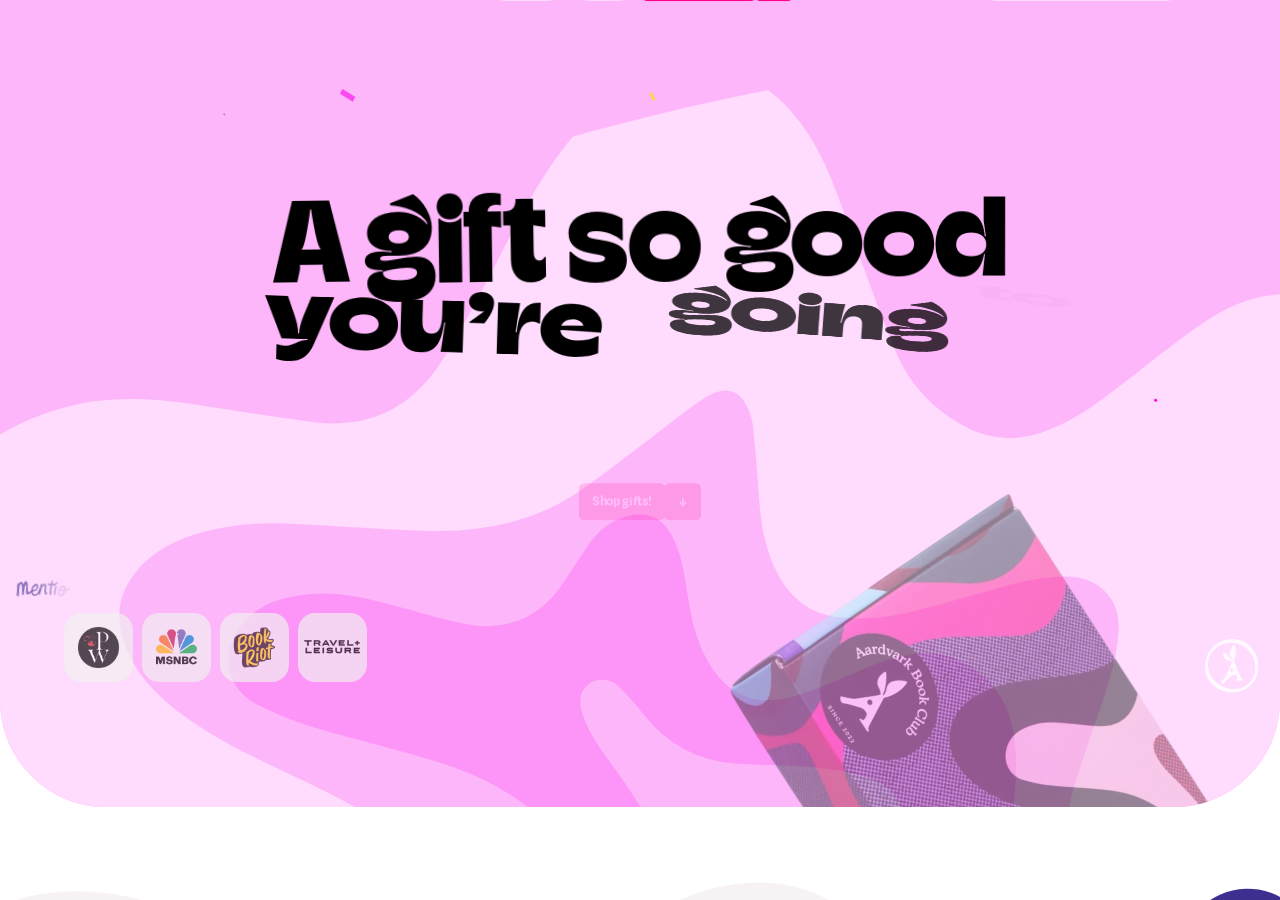
==== courses/index.html @ b9b2a923 "Add Courses and Merch menu pages" ====
<!DOCTYPE html><!-- Last Published: Thu Oct 01 2026 11:04:09 GMT+0000 (Coordinated Universal Time) --><html data-wf-domain="www.aardvarkbookclub.com" data-wf-page="69a945d09d07837c641f8eb2" data-wf-site="696173cb00865d1b386e4af8" lang="en" class=" w-mod-js"><head><meta charset="utf-8"><link href="https://cdn.prod.website-files.com" rel="preconnect" crossorigin="anonymous"><title>Courses — Aardvark Book Club</title><meta content="The book lover in your life will get it. Gift a monthly hardcover subscription — new releases, social app, and one less thing to wrap." name="description"><meta content="Courses — Aardvark Book Club" property="og:title"><meta content="The book lover in your life will get it. Gift a monthly hardcover subscription — new releases, social app, and one less thing to wrap." property="og:description"><meta content="/images/6a35b572849168d5471f9b7c_aardvark-seo-cover.png" property="og:image"><meta content="Courses — Aardvark Book Club" name="twitter:title"><meta content="The book lover in your life will get it. Gift a monthly hardcover subscription — new releases, social app, and one less thing to wrap." name="twitter:description"><meta property="og:type" content="website"><meta content="summary_large_image" name="twitter:card"><meta content="width=device-width, initial-scale=1" name="viewport"><link href="/css/aardvark-book-club.webflow.shared.168a29904.min.css" rel="stylesheet" type="text/css" crossorigin="anonymous"><script type="text/javascript">!function(o,c){var n=c.documentElement,t=" w-mod-";n.className+=t+"js",("ontouchstart"in o||o.DocumentTouch&&c instanceof DocumentTouch)&&(n.className+=t+"touch")}(window,document);</script><link href="/images/6964eed88dbc1c6e91f97892_aardvark-favicon-small.png" rel="shortcut icon" type="image/x-icon"><link href="/images/6964eeda1d51babc091ae6e7_aardvark-favicon-big.png" rel="apple-touch-icon"><script type="application/ld+json">
{
  "@context": "https://schema.org",
  "@type": "WebPage",
  "name": "Courses — Aardvark Book Club",
  "description": "The book lover in your life will get it. Gift a monthly hardcover subscription — new releases, social app, and one less thing to wrap.",
  "url": "/courses",
  "inLanguage": "en",
  "mainEntity": {
    "@type": "FAQPage",
    "mainEntity": [
      {
        "@type": "Question",
        "name": "What does a gift subscription include?",
        "acceptedAnswer": {
          "@type": "Answer",
          "text": "Our boxes include 3 hardcover new releases, a bookmark per book and a postcard with a monthly challenge. Each month of a gift subscription includes 3 books. For example, 3 months = 9 books."
        }
      },
      {
        "@type": "Question",
        "name": "How do I give a subscription?",
        "acceptedAnswer": {
          "@type": "Answer",
          "text": "When you buy a gift subscription you are instantly emailed an e-gift card to print out or forward to the recipient."
        }
      },
      {
        "@type": "Question",
        "name": "How does the recipient redeem the gift subscription?",
        "acceptedAnswer": {
          "@type": "Answer",
          "text": "The e-gift card includes a confirmation # + instructions for redeeming the gift."
        }
      },
      {
        "@type": "Question",
        "name": "What happens to the recipient's account when the gift ends?",
        "acceptedAnswer": {
          "@type": "Answer",
          "text": "The gift recipient can choose to sign up for a regular monthly membership if they'd like."
        }
      },
      {
        "@type": "Question",
        "name": "Can I gift to an existing Aardvark member?",
        "acceptedAnswer": {
          "@type": "Answer",
          "text": "Yes, you can give a gift subscription to an existing member and we'll apply it to their account."
        }
      }
    ]
  },
  "about": {
    "@type": "Organization",
    "name": "Aardvark Book Club",
    "logo": {
      "@type": "ImageObject",
      "url": "https://cdn.prod.website-files.com/696173cb00865d1b386e4af8/696179694070e2fa9eca375f_logo.svg"
    },
    "sameAs": [
      "https://www.instagram.com/aardvarkbookclub",
      "https://twitter.com/aardvarkbookclub"
    ]
  },
  "offers": [
    {
      "@type": "Offer",
      "name": "1-Month Subscription (3 books)",
      "price": "37.99",
      "priceCurrency": "USD",
      "url": "https://buy.stripe.com/8wM2aka35cgR1zy6os"
    },
    {
      "@type": "Offer",
      "name": "3-Month Subscription (9 books)",
      "price": "113.99",
      "priceCurrency": "USD",
      "url": "https://buy.stripe.com/fZe6qA3EH2Ghcec28e"
    },
    {
      "@type": "Offer",
      "name": "6-Month Subscription (18 books)",
      "price": "227.99",
      "priceCurrency": "USD",
      "url": "https://buy.stripe.com/dR69CMgrt4Op7XWcN7"
    },
    {
      "@type": "Offer",
      "name": "12-Month Subscription (36 books)",
      "price": "455.99",
      "priceCurrency": "USD",
      "url": "https://buy.stripe.com/28o5mw4IL0y9fqo14r"
    },
    {
      "@type": "Offer",
      "name": "1-Month Subscription (3 books)",
      "price": "53.99",
      "priceCurrency": "CAD",
      "url": "https://buy.stripe.com/7sIdT25MP94Fcec289"
    },
    {
      "@type": "Offer",
      "name": "3-Month Subscription (9 books)",
      "price": "161.99",
      "priceCurrency": "CAD",
      "url": "https://buy.stripe.com/00gg1a7UXgx7dig3cf"
    },
    {
      "@type": "Offer",
      "name": "6-Month Subscription (18 books)",
      "price": "323.99",
      "priceCurrency": "CAD",
      "url": "https://buy.stripe.com/aEU7uEgrt0y97XW9AW"
    },
    {
      "@type": "Offer",
      "name": "12-Month Subscription (36 books)",
      "price": "647.99",
      "priceCurrency": "CAD",
      "url": "https://buy.stripe.com/3cs02c8Z11Cda647sQ"
    }
  ]
}
</script><link rel="stylesheet" href="/css/54934.css">
<link rel="stylesheet" href="/css/lenis.css">

<style>
  :root {
    --faq-color-merch-green: #8dec7e;
    --faq-color-merch-green-soft: #CAF7C8;
  }

  [data-faq-color="merch-green"] {
    --faq-bg: var(--faq-color-merch-green);
    --faq-bg-soft: var(--faq-color-merch-green-soft);
  }
</style></head><body data-barba="wrapper" data-scrolling-started="false" class="is--gifting"><div class="w-embed"><link rel="stylesheet" href="/css/54934.css"></div><div data-transition-wrap="" class="transition"><div class="transition__shape"><svg xmlns="http://www.w3.org/2000/svg" viewBox="0 0 1080 1080" fill="none" preserveAspectRatio="none" class="transition__svg"><path d="M66.858-19C57.597 196.452 127.164 482.585 206.5 464.5c125.428-28.592 52.293-293.51 200.001-339 568.234-175-241.425 712.6 15.5 803.02C645 1007 629.398 499 810.5 499c113.398 0 106.54 189.465 164.235 429.52 48.005 199.72 89.415 213.09 105.265 173.78" stroke="currentColor" stroke-width="70%" stroke-linecap="round" stroke-linejoin="round"></path></svg></div><div data-load-reset="" data-transition-logo="" class="transition__logo"><svg xmlns="http://www.w3.org/2000/svg" fill="none" viewBox="0 0 300 300" width="100%" class="transition__logo-svg"><path fill="currentColor" d="m199.994 209.658-36.789-82.687c4.7-11.517 16.632-47.147 4.249-91.594a3.17 3.17 0 0 0-2.26-2.25c-1.085-.27-2.26 0-3.073.9-.362.45-9.943 10.167-16.903 23.214-9.672 17.995-9.491 33.2.452 44.177 10.937 11.967 11.479 20.334 10.846 24.113l-2.079.18c-3.705-7.917-16.089-30.231-46.912-51.825-.813-.54-1.807-.63-2.621-.27-.904.36-1.446 1.26-1.536 2.16-1.176 14.395 2.711 42.377 25.851 45.796 14.553 2.16 19.434 6.299 20.97 8.008-.452 3.059-1.536 7.018-3.706 12.147l-27.297 62.442h-.091c-.09.36-.271.72-.452 1.08l-.361.72c-4.339 9.267-19.976 25.373-26.213 31.671-1.537 1.619-2.621 2.699-2.983 3.149-.361.45-1.446 2.159.633 4.409 2.892 3.149 11.931 7.108 16.179 4.139 1.266-.9 1.989-1.8 2.803-2.88 2.35-3.059 15.004-17.095 35.342-34.73 0 0 6.598-8.188 16.631-9.447h6.056c4.52 0 8.135 1.079 10.214 5.668l3.345 7.648c3.163 7.288 3.163 11.247-7.502 12.956v4.859h43.658v-4.679c-8.859-1.619-10.757-6.478-16.451-19.074m-49.624-27.263c-4.7 0-8.587-3.779-8.587-8.547 0-4.679 3.796-8.548 8.587-8.548 4.7 0 8.587 3.779 8.587 8.548 0 4.678-3.887 8.547-8.587 8.547"></path><path fill="currentColor" fill-rule="evenodd" d="M153.456 0C238.208 0 300 69.006 300 154.128 300 239.251 238.208 300 153.456 300 68.705 300 0 239.251 0 154.128 0 69.006 68.705 0 153.456 0m85.715 58.863c-51.815-50.528-135.876-51.577-186.636 0S7.633 188.921 59.447 239.45c51.814 50.526 138.641 59.833 189.401 8.256s42.137-138.316-9.677-188.843" clip-rule="evenodd"></path></svg></div></div><div data-barba="container" class="page-wrapper"><header data-load-reset="" data-header="" class="header"><div class="header__inner"><div class="header__title"><a href="/" class="header__title-link w-inline-block"><img width="234" height="59" alt="Aardvark Book Club Logo" src="/images/696179694070e2fa9eca375f_logo.svg" loading="eager" class="header__title-logo"></a></div><nav class="header__nav"><ul role="list" class="header__nav-list w-list-unstyled"><li class="header__nav-list-item"><a data-barba-update="" data-button="" href="/courses" aria-current="page" class="button w-inline-block w--current"><span class="button__bg"></span><span class="button__inner"><span data-button-text="" class="button__text">Courses</span></span></a></li><li class="header__nav-list-item"><a data-barba-update="" data-button="" href="/merch" class="button w-inline-block"><span class="button__bg"></span><span class="button__inner"><span data-button-text="" class="button__text">Merch</span></span></a></li><li class="header__nav-list-item"><a data-button-alt="" data-wf--button-alt--variant="base" href="https://app.aardvarkbookclub.com/books?_gl=1*1em9wlw*_ga*NjU3MTczMzQzLjE3ODA3NzYzNzY.*_ga_RSQ4DLMTLL*czE3ODE4MjY2NTEkbzMkZzAkdDE3ODE4MjY2NTEkajYwJGwwJGgw" target="_blank" class="button-alt w-inline-block"><span class="button-alt__text-wrap"><span class="button-alt__bg"></span><span class="button-alt__text-outer"><span data-button-alt-text="" class="button-alt__text">Log-in / Sign-up</span></span></span><span class="button-alt__icon-wrap"><span class="button-alt__bg"></span><span class="button-alt__icon-outer"><svg xmlns="http://www.w3.org/2000/svg" width="100%" viewBox="0 0 14 13" fill="none" aria-hidden="true" class="button-alt__icon"><path d="M13.58 5.66v.845l-5.994 5.66-1.71-2.063a61.427 61.427 0 0 1 4.265-2.988l-.02-.078c-1.828.196-4.107.294-6.387.294H0V4.835h3.734c2.28 0 4.56.098 6.387.294l.02-.059a67.638 67.638 0 0 1-4.265-3.006L7.586 0l5.994 5.66Z" fill="currentColor"></path></svg></span></span></a></li></ul></nav><div class="header__sub"><ul role="list" class="header__sub-list w-list-unstyled"><li class="header__sub-list-item"><a data-button="" href="https://www.aardvarkbookclub.co.uk/" target="_blank" class="button w-inline-block"><span class="button__bg"></span><span class="button__inner"><span data-button-text="" class="button__text">🇬🇧 Shopping from the UK?</span></span></a></li><li class="header__sub-list-item"><div class="lang-switch"><div class="w-locales-list"><div role="list" class="locales-list w-locales-items"><div data-button="" role="listitem" class="w-locales-item"><a data-button-text="" hreflang="en" href="/courses" aria-current="page" class="link w--current">en</a></div></div></div></div></li><li class="header__sub-list-item"><a aria-label="Go to Instagram" data-wf--button-social-instagram--variant="base" href="https://www.instagram.com/aardvarkbookclub/" target="_blank" class="button-social w-inline-block"><div class="button-social__inner"><span class="button-social__bg"></span><span class="button-social__icon-outer"><svg xmlns="http://www.w3.org/2000/svg" viewBox="0 0 24 24" fill="none" width="100%" class="button-social__icon"><path d="M7.8 2h8.4C19.4 2 22 4.6 22 7.8v8.4a5.8 5.8 0 0 1-5.8 5.8H7.8C4.6 22 2 19.4 2 16.2V7.8A5.8 5.8 0 0 1 7.8 2Zm-.2 2A3.6 3.6 0 0 0 4 7.6v8.8C4 18.39 5.61 20 7.6 20h8.8a3.6 3.6 0 0 0 3.6-3.6V7.6C20 5.61 18.39 4 16.4 4H7.6Zm9.65 1.5a1.25 1.25 0 1 1 0 2.5 1.25 1.25 0 0 1 0-2.5ZM12 7a5 5 0 1 1 0 10 5 5 0 0 1 0-10Zm0 2a3 3 0 1 0 0 6 3 3 0 0 0 0-6Z" fill="currentColor"></path></svg></span></div></a></li><li class="header__sub-list-item"><a aria-label="Go to TikTok" data-wf--button-social-tiktok--variant="base" href="https://www.tiktok.com/@aardvarkbookclub" target="_blank" class="button-social w-inline-block"><div class="button-social__inner"><span class="button-social__bg"></span><span class="button-social__icon-outer"><svg xmlns="http://www.w3.org/2000/svg" viewBox="0 0 24 24" fill="none" width="100%" class="button-social__icon"><path d="M16.6 5.82A4.28 4.28 0 0 1 15.54 3h-3.09v12.4a2.59 2.59 0 0 1-2.59 2.5c-1.42 0-2.6-1.16-2.6-2.6 0-1.72 1.66-3.01 3.37-2.48V9.66c-3.45-.46-6.47 2.22-6.47 5.64 0 3.33 2.76 5.7 5.69 5.7 3.14 0 5.69-2.55 5.69-5.7V9.01a7.35 7.35 0 0 0 4.3 1.38V7.3s-1.88.09-3.24-1.48Z" fill="currentColor"></path></svg></span></div></a></li></ul></div><div class="header__menu-toggle"><button data-button-alt="" type="button" data-menu-toggle="" class="button-alt is--menu-toggle"><span class="button-alt__text-wrap"><span class="button-alt__bg"></span><span class="button-alt__text-outer"><span data-button-alt-text="" class="button-alt__text">Menu</span></span></span><span class="button-alt__icon-wrap"><span class="button-alt__bg"></span><span class="button-alt__icon-outer"><svg xmlns="http://www.w3.org/2000/svg" width="100%" fill="none" aria-hidden="true" class="button-alt__icon is--menu-toggle"><path stroke="currentColor" stroke-linecap="round" stroke-linejoin="round" stroke-width="2" d="M7 6h10M4 12h16H7m0 6h10"></path></svg></span></span></button></div></div></header><div data-menu="" data-lenis-prevent="" data-menu-open="" class="menu"><div class="menu__inner"><div class="menu__container"><div class="menu__bg"><svg xmlns="http://www.w3.org/2000/svg" width="100%" fill="none" viewBox="0 0 386 712" class="menu__bg-svg"><path fill="currentColor" d="M115.415-56.646c27.361-10.951 55.489-16.17 84.985-10.076 40.714 8.42 64.637 33.98 75.035 73.257 9.349 35.348 3.777 70.616-.769 105.961-4.86 37.766-10.042 75.565-12.734 113.514-1.993 28.09 5.481 54.869 20.638 79.162 14.419 23.106 34.405 37.375 61.693 41.433 30.041 4.465 59.172-.835 88.412-6.653 26.135-5.192 52.289-10.684 78.69-13.939 22.265-2.747 44.838-1.383 65.775 8.431 38.064 17.842 51.287 57.852 44.901 96.147-5.782 34.664-24.948 61.621-49.555 85.474-26.279 25.482-57.556 44.224-87.22 65.142-28.385 20.025-55.476 41.366-73.798 71.673-9.327 15.437-16.063 31.796-14.646 50.393 2.044 26.803 18.243 46.689 45.101 55.529a130 130 0 0 0 4.836 1.485l-139.704 55.662a1143 1143 0 0 1-16.076-9.954c-23.207-14.664-45.445-30.911-63.44-51.988-21.556-25.244-32.204-53.705-17.969-85.831 6.78-15.297 16.202-30.236 27.474-42.541 21.248-23.189 45.199-43.868 67.023-66.553 10.99-11.421 21.425-24.013 29.233-37.716 15.33-26.925 5.653-54.263-21.962-68.343-17.177-8.762-35.531-13.481-54.297-17.195-27.909-5.514-56.046-10.232-83.497-17.516-15.707-4.173-31.138-11.277-45.104-19.692-22.108-13.327-29.728-34.941-28.254-60.155 1.445-24.649 11.284-46.711 20.765-68.939 5.78-13.545 11.193-27.25 16.537-40.967 1.371-3.514 2.093-7.336 2.693-11.083 3.859-24.009-7.353-38.23-31.777-36.443-20.635 1.512-40.986 6.805-61.477 10.321-25.248 4.332-50.38 9.871-75.818 12.53-15.074 1.576-29.77 1.044-44.109-1.173V63.588q.326-.19.651-.383c28.317-16.804 55.126-36.258 81.9-55.513 33.66-24.207 67.019-48.8 105.864-64.338"></path></svg></div><div class="menu__content"><header class="menu__header"><a href="/" class="menu__header-title-link w-inline-block"><img width="234" height="59" alt="Aardvark Book Club Logo" src="/images/696179694070e2fa9eca375f_logo.svg" loading="eager" class="menu__header-title-logo"></a><div class="menu__close"><button data-button-alt="" type="button" data-menu-close="" class="button-alt is--menu-toggle"><span class="button-alt__icon-wrap"><span class="button-alt__bg"></span><span class="button-alt__icon-outer"><svg xmlns="http://www.w3.org/2000/svg" width="100%" fill="none" aria-hidden="true" class="button-alt__icon is--menu-toggle"><path fill="currentColor" d="m12 13.4-4.9 4.9a.95.95 0 0 1-.7.275.95.95 0 0 1-.7-.275.95.95 0 0 1-.275-.7q0-.425.275-.7l4.9-4.9-4.9-4.9a.95.95 0 0 1-.275-.7q0-.425.275-.7a.95.95 0 0 1 .7-.275q.425 0 .7.275l4.9 4.9 4.9-4.9a.95.95 0 0 1 .7-.275q.425 0 .7.275a.95.95 0 0 1 .275.7.95.95 0 0 1-.275.7L13.4 12l4.9 4.9a.95.95 0 0 1 .275.7.95.95 0 0 1-.275.7.95.95 0 0 1-.7.275.95.95 0 0 1-.7-.275z"></path></svg></span></span></button></div></header><nav class="menu__nav"><ul role="list" class="menu__nav-list w-list-unstyled"><li class="menu__nav-list-item"><a data-button="" href="/courses" aria-current="page" class="button w-inline-block w--current"><span class="button__bg"></span><span class="button__inner"><span data-button-text="" class="button__text">Courses</span></span></a></li><li class="menu__nav-list-item"><a data-button="" href="/merch" class="button w-inline-block"><span class="button__bg"></span><span class="button__inner"><span data-button-text="" class="button__text">Merch</span></span></a></li></ul></nav><footer class="menu__footer"><div class="menu__sub"><ul role="list" class="menu__sub-list w-list-unstyled"><li class="header__sub-list-item"><div class="lang-switch"><div class="w-locales-list"><div role="list" class="locales-list w-locales-items"><div data-button="" role="listitem" class="w-locales-item"><a data-button-text="" hreflang="en" href="/courses" aria-current="page" class="link w--current">en</a></div></div></div></div></li><li class="menu__sub-list-item"><a aria-label="Go to Instagram" data-wf--button-social-instagram--variant="base" href="https://www.instagram.com/aardvarkbookclub/" target="_blank" class="button-social w-inline-block"><div class="button-social__inner"><span class="button-social__bg"></span><span class="button-social__icon-outer"><svg xmlns="http://www.w3.org/2000/svg" viewBox="0 0 24 24" fill="none" width="100%" class="button-social__icon"><path d="M7.8 2h8.4C19.4 2 22 4.6 22 7.8v8.4a5.8 5.8 0 0 1-5.8 5.8H7.8C4.6 22 2 19.4 2 16.2V7.8A5.8 5.8 0 0 1 7.8 2Zm-.2 2A3.6 3.6 0 0 0 4 7.6v8.8C4 18.39 5.61 20 7.6 20h8.8a3.6 3.6 0 0 0 3.6-3.6V7.6C20 5.61 18.39 4 16.4 4H7.6Zm9.65 1.5a1.25 1.25 0 1 1 0 2.5 1.25 1.25 0 0 1 0-2.5ZM12 7a5 5 0 1 1 0 10 5 5 0 0 1 0-10Zm0 2a3 3 0 1 0 0 6 3 3 0 0 0 0-6Z" fill="currentColor"></path></svg></span></div></a></li><li class="menu__sub-list-item"><a aria-label="Go to TikTok" data-wf--button-social-tiktok--variant="base" href="https://www.tiktok.com/@aardvarkbookclub" target="_blank" class="button-social w-inline-block"><div class="button-social__inner"><span class="button-social__bg"></span><span class="button-social__icon-outer"><svg xmlns="http://www.w3.org/2000/svg" viewBox="0 0 24 24" fill="none" width="100%" class="button-social__icon"><path d="M16.6 5.82A4.28 4.28 0 0 1 15.54 3h-3.09v12.4a2.59 2.59 0 0 1-2.59 2.5c-1.42 0-2.6-1.16-2.6-2.6 0-1.72 1.66-3.01 3.37-2.48V9.66c-3.45-.46-6.47 2.22-6.47 5.64 0 3.33 2.76 5.7 5.69 5.7 3.14 0 5.69-2.55 5.69-5.7V9.01a7.35 7.35 0 0 0 4.3 1.38V7.3s-1.88.09-3.24-1.48Z" fill="currentColor"></path></svg></span></div></a></li></ul></div><div class="menu__login"><a data-button-alt="" data-wf--button-alt--variant="base" href="https://app.aardvarkbookclub.com/books?_gl=1*1em9wlw*_ga*NjU3MTczMzQzLjE3ODA3NzYzNzY.*_ga_RSQ4DLMTLL*czE3ODE4MjY2NTEkbzMkZzAkdDE3ODE4MjY2NTEkajYwJGwwJGgw" target="_blank" class="button-alt w-inline-block"><span class="button-alt__text-wrap"><span class="button-alt__bg"></span><span class="button-alt__text-outer"><span data-button-alt-text="" class="button-alt__text">Log-in / Sign-up</span></span></span><span class="button-alt__icon-wrap"><span class="button-alt__bg"></span><span class="button-alt__icon-outer"><svg xmlns="http://www.w3.org/2000/svg" width="100%" viewBox="0 0 14 13" fill="none" aria-hidden="true" class="button-alt__icon"><path d="M13.58 5.66v.845l-5.994 5.66-1.71-2.063a61.427 61.427 0 0 1 4.265-2.988l-.02-.078c-1.828.196-4.107.294-6.387.294H0V4.835h3.734c2.28 0 4.56.098 6.387.294l.02-.059a67.638 67.638 0 0 1-4.265-3.006L7.586 0l5.994 5.66Z" fill="currentColor"></path></svg></span></span></a><a data-button="" href="https://www.aardvarkbookclub.co.uk/" target="_blank" class="button w-inline-block"><span class="button__bg"></span><span class="button__inner"><span data-button-text="" class="button__text">🇬🇧 Shopping from the UK?</span></span></a></div></footer></div></div><div class="menu__backdrop"></div></div></div><main class="main"><section data-hero-gift="" class="hero-xs is--bg-pale-pink"><div class="hero-xs__container u-container"><div class="hero-xs__inner is--gifting"><div data-hero-gift-easter-egg="" class="hero-xs__easter-egg is--gifting"><div data-pop-up="" data-wf--logo-pop-up--variant="left" class="pop-up"><button type="button" data-pop-up-button="" aria-label="Show Sign up" class="pop-up__button"><span class="pop-up__button-inner"><svg xmlns="http://www.w3.org/2000/svg" fill="none" viewBox="0 0 80 80" width="100%" class="pop-up__button-svg"><path fill="currentColor" d="m53.332 55.909-9.81-22.05c1.253-3.071 4.434-12.573 1.132-24.425a.845.845 0 0 0-.602-.6.82.82 0 0 0-.82.24c-.096.12-2.651 2.711-4.507 6.19-2.58 4.799-2.531 8.854.12 11.78 2.917 3.192 3.062 5.423 2.893 6.431l-.555.048c-.988-2.111-4.29-8.062-12.51-13.82a.734.734 0 0 0-.698-.072c-.242.096-.386.336-.41.576-.314 3.839.723 11.3 6.893 12.212 3.881.576 5.183 1.68 5.593 2.136-.121.816-.41 1.871-.989 3.239l-7.28 16.651h-.023a1.456 1.456 0 0 1-.12.288l-.097.192c-1.157 2.471-5.327 6.766-6.99 8.446-.41.431-.7.72-.796.84-.096.12-.385.575.169 1.175.771.84 3.182 1.895 4.315 1.104.337-.24.53-.48.747-.768.627-.816 4.001-4.559 9.424-9.261 0 0 1.76-2.184 4.435-2.52h1.616c1.205 0 2.169.288 2.723 1.512l.892 2.04c.844 1.943.844 2.998-2 3.454v1.296h11.642v-1.248c-2.363-.432-2.869-1.727-4.387-5.086Zm-13.233-7.27a2.284 2.284 0 0 1-2.29-2.28 2.284 2.284 0 0 1 2.29-2.279 2.284 2.284 0 0 1 2.29 2.28c0 1.247-1.037 2.279-2.29 2.279Z"></path><path fill="currentColor" fill-rule="evenodd" d="M40.922 0C63.522 0 80 18.401 80 41.1 80 63.8 63.522 80 40.922 80S0 63.8 0 41.1C0 18.402 18.321 0 40.922 0Zm22.857 15.697c-13.817-13.474-36.234-13.754-49.77 0C.473 29.45 2.035 50.379 15.852 63.853 29.67 77.327 52.823 79.81 66.36 66.055c13.537-13.754 11.237-36.884-2.58-50.358Z" clip-rule="evenodd"></path></svg></span></button><div class="pop-up__overlay"><div class="pop-up__overlay-inner"><div class="pop-up__overlay-bg-wrap"><div class="pop-up__overlay-ears"><svg xmlns="http://www.w3.org/2000/svg" fill="none" viewBox="0 0 44 45" width="100%" class="pop-up__overlay-left-ear"><path fill="currentColor" d="M1.335.198c.671-.316 1.5-.254 2.186.187C27.678 16.847 39.839 36.953 44 45h-6.048c-2.382-1.604-6.964-3.674-15.652-4.814C2.999 37.666-.665 14.174.09 2.04.152 1.28.589.515 1.335.198Z"></path></svg><svg xmlns="http://www.w3.org/2000/svg" fill="none" viewBox="0 0 29 80" width="100%" class="pop-up__overlay-right-ear"><path fill="currentColor" d="M19.388.879c.667-.771 1.647-1.018 2.559-.807.912.21 1.682.956 1.926 1.861C34.595 38.09 25.79 69.237 21.823 80h-4.188c-.17-4.22-2.739-13.318-10.975-22.064-8.493-9.099-8.88-21.913-1.063-37.23C11.221 9.603 19.091 1.266 19.388.879Z"></path></svg></div><div class="pop-up__overlay-bg"></div></div><div class="pop-up__overlay-content"><h3 class="pop-up__overlay-title u-heading-xs">Want to join the Club?</h3><div class="pop-up__overlay-content-action"><a data-button-alt="" data-wf--button-alt--variant="small" href="https://app.aardvarkbookclub.com/books?_gl=1*1em9wlw*_ga*NjU3MTczMzQzLjE3ODA3NzYzNzY.*_ga_RSQ4DLMTLL*czE3ODE4MjY2NTEkbzMkZzAkdDE3ODE4MjY2NTEkajYwJGwwJGgw" target="_blank" class="button-alt w-inline-block"><span class="button-alt__text-wrap"><span class="button-alt__bg"></span><span class="button-alt__text-outer"><span data-button-alt-text="" class="button-alt__text">Sign-up now!</span></span></span><span class="button-alt__icon-wrap"><span class="button-alt__bg"></span><span class="button-alt__icon-outer"><svg xmlns="http://www.w3.org/2000/svg" width="100%" viewBox="0 0 14 13" fill="none" aria-hidden="true" class="button-alt__icon"><path d="M13.58 5.66v.845l-5.994 5.66-1.71-2.063a61.427 61.427 0 0 1 4.265-2.988l-.02-.078c-1.828.196-4.107.294-6.387.294H0V4.835h3.734c2.28 0 4.56.098 6.387.294l.02-.059a67.638 67.638 0 0 1-4.265-3.006L7.586 0l5.994 5.66Z" fill="currentColor"></path></svg></span></span></a></div></div></div><div class="pop-up__overlay-target-zone"></div></div></div></div><div class="hero-xs__content"><h1 data-hero-gift-title="" class="hero-xs__title u-heading-xxl">A gift so good you’re going to want to borrow it</h1><div data-hero-gift-button="" class="hero-xs__action"><a data-barba-prevent="" data-button-alt="" href="#subscription" class="button-alt w-inline-block"><span class="button-alt__text-wrap"><span class="button-alt__bg"></span><span class="button-alt__text-outer"><span data-button-alt-text="" class="button-alt__text">Shop gifts!</span></span></span><span class="button-alt__icon-wrap"><span class="button-alt__bg"></span><span class="button-alt__icon-outer"><svg xmlns="http://www.w3.org/2000/svg" width="100%" viewBox="0 0 14 13" fill="none" aria-hidden="true" class="button-alt__icon"><path d="M13.58 5.66v.845l-5.994 5.66-1.71-2.063a61.427 61.427 0 0 1 4.265-2.988l-.02-.078c-1.828.196-4.107.294-6.387.294H0V4.835h3.734c2.28 0 4.56.098 6.387.294l.02-.059a67.638 67.638 0 0 1-4.265-3.006L7.586 0l5.994 5.66Z" fill="currentColor"></path></svg></span></span></a></div></div><div class="hero-xs__add-on"><div class="gift__content-bottom"><div class="gift__content-handwritten-wrap"><div class="gift__content-handwritten-outer"><p data-hero-gift-text="" class="gift__content-handwritten u-handwritten-regular">Mentioned by</p></div></div><div data-hero-gift-logo="" class="gift__content-box-wrap"><div class="gift__content-box"><img src="/images/69b9b566693a6633673acc40_logo-pw.webp" loading="lazy" width="104" height="104" alt="logo-pw" class="gift__content-box-img"></div><div class="gift__content-box"><img src="/images/69b9b5b7ac5a698bb7f76e69_logo-msnbc.webp" loading="lazy" width="104" height="104" alt="logo-msnbc" class="gift__content-box-img"></div><div class="gift__content-box"><img src="/images/69b9b5c57abe05306fcadf78_logo-book-riot.webp" loading="lazy" width="104" height="104" alt="logo-book-riot" class="gift__content-box-img"></div><div class="gift__content-box"><img src="/images/69b9b5d24cc9818e2945bf06_logo-travel-leisure.webp" loading="lazy" width="104" height="104" alt="logo-travel-leisure" class="gift__content-box-img"></div></div></div></div><div class="hero-xs__visual"><img class="hero-xs__visual-img" src="/images/69b9afc474f523151b7c0941_package-visual.webp" width="627" height="785" alt="Aardvark Book Club Box" data-hero-gift-visual="" sizes="(max-width: 767px) 100vw, 627px" loading="eager" srcset="/images/69b9afc474f523151b7c0941_package-visual-p-500.webp 500w, /images/69b9afc474f523151b7c0941_package-visual-p-800.webp 800w, /images/69b9afc474f523151b7c0941_package-visual-p-1080.webp 1080w, /images/69b9afc474f523151b7c0941_package-visual.webp 1260w"><img data-hero-gift-visual-mobile="" class="hero-xs__visual-img-mobile" src="/images/69eca6a3b5b2a522cfa542cf_gift-visual-mobile.webp" width="1062" height="708" alt="Stack of colorful books with a pink and purple gift box tied with a purple ribbon on top." sizes="(max-width: 1062px) 100vw, 1062px" loading="eager" srcset="/images/69eca6a3b5b2a522cfa542cf_gift-visual-mobile-p-500.webp 500w, /images/69eca6a3b5b2a522cfa542cf_gift-visual-mobile-p-800.webp 800w, /images/69eca6a3b5b2a522cfa542cf_gift-visual-mobile.webp 1062w"></div></div></div><div data-hero-gift-bg="" data-load-reset="" class="hero-xs__bg"><svg xmlns="http://www.w3.org/2000/svg" fill="none" viewBox="0 0 1920 1200" data-background-animation="" data-background-animation-small="" class="hero-xs__bg-svg is--desktop"><path d="M986.017 114.878c71.133-20.988 130.263-.885 179.653 52.169 44.43 47.753 65.31 107.926 87.88 167.358 24.11 63.504 47.74 127.331 75.41 189.3 20.49 45.872 54.76 81.719 99.03 107.196 42.12 24.229 85.56 29.875 131.9 13.315 51.02-18.235 92.4-51.066 133.51-84.806 36.76-30.143 73.29-60.778 112.09-88.097 32.72-23.042 69.38-39.875 110.57-42.038 74.89-3.934 129.34 47.896 151.49 113.516 20.05 59.401 12.56 117.928-6.1 176.147-19.92 62.187-53.37 117.973-82.45 175.827-27.82 55.372-52.5 111.725-55.85 174.815-1.69 32.13 1.47 63.53 19.33 91.6 25.76 40.45 67.96 58.12 117.65 49.44 26.07-4.55 50.39-13.5 73.87-24.48V1378h-427.87c-48.62-22.03-83.51-56.97-87.77-114.59-2.19-29.77.07-61.2 7.46-90.04 13.93-54.35 34.23-107.02 49.49-161.06 7.69-27.21 13.52-55.795 14.28-83.918 1.48-55.253-36.73-90.129-92.02-89.061-34.39.656-67.24 8.665-99.88 18.6-48.55 14.791-96.78 31.025-146.1 42.646-28.22 6.641-58.47 8.442-87.52 6.945-45.99-2.379-76.15-29.978-95.03-70.887-18.46-39.997-21.53-82.982-25.3-125.925-2.29-26.171-5.3-52.283-8.43-78.359-.79-6.681-2.87-13.301-5.08-19.701-14.11-41.019-43.71-53.966-80.63-30.619-31.2 19.729-58.768 45.169-88.052 67.929-36.08 28.045-70.964 57.893-108.748 83.464-63.359 42.88-136.145 56.693-211.045 56.732-68.363.038-136.701-5.048-205.073-6.806-48.242-1.248-96.203 3.354-142.431 17.631-44.739 13.827-83.877 36.836-108.581 78.82-16.278 27.674-19.172 57.177-10.541 87.871 16.34 58.078 57.143 96.278 104.746 129.138 52.599 36.31 111.227 60.76 168.968 86.98 58.258 26.46 116.39 53.14 166.79 93.44 31.356 25.07 59.042 53.62 77.213 90.08a211 211 0 0 1 4.963 10.69H295.012c-25.479-14.54-52.287-26.85-79.393-38.81-62.56-27.62-125.805-54.02-186.646-85.1-76.826-39.24-132.303-100.58-166.311-180.18-27.334-63.97-28.015-130.02-8.046-195.676 37.03-121.762 115.19-204.618 238.13-241.983 62.767-19.073 127.106-17.171 191.421-9.006 60.212 7.649 120.25 16.87 180.598 23.171 88.365 9.224 156.164-27.119 201.373-101.786 30.422-50.247 56.245-103.395 82.181-156.202 32.602-66.388 64.408-133.131 112.46-190.239 33.841-40.235 73.707-72.099 125.238-87.311" fill="#FFDBFD" stroke="#FFDBFD"></path><path d="M919.373 791.208c26.537-8.141 45.84-.854 59.061 23.739 15.314 28.482 18.789 60.214 24.616 91.266 7.22 38.499 17.34 75.698 41.06 108.077 29.78 40.66 70.41 56.01 118.01 45.04 32.24-7.41 63.33-21.43 93.62-35.34 31.83-14.6 63.12-29.557 98.14-35.086 68.39-10.78 124.18 38.916 138.68 97.146 10.04 40.3 7.39 80.65 3.87 121.35-4.44 51.29-9.96 102.67-10.63 154.04-.08 5.57.07 11.1.43 16.56h-127.3c-1.1-11.92-1.47-24.11-1.22-36.55.66-33.4 1.94-67.01-.9-100.19-3.74-43.5-26.56-75.08-70.29-86.53-25.2-6.61-51.3-11.26-77.26-13.04-40.16-2.76-80.58-1.58-120.82-3.42-54.25-2.48-97.852-26.28-132.194-68.08-12.026-14.62-24.753-28.92-38.768-41.58-15.745-14.24-39.119-15.44-54.309-5.28-17.079 11.43-23.025 29.02-17.259 51.41 7.282 28.28 23.533 51.67 41.009 74.3 39.623 51.28 76.691 104.07 103.552 163.48 9.759 21.57 18.329 43.39 25.609 65.48H903.852c-7.711-23.23-18.464-45.72-31.351-67.72-50.489-86.2-128.507-135.79-221.809-163.1-63.377-18.55-128.261-32-191.925-49.67-28.586-7.93-56.724-18.77-83.531-31.51-50.241-23.87-52.232-80.242-11.213-117.824 23.7-21.71 54.384-27.953 85.44-31.18 47.996-4.981 93.414 8.362 139.137 19.587 30.319 7.452 60.426 16.46 91.181 21.215 68.738 10.615 121.151-15.682 157.375-74.877 11.805-19.305 23.595-38.647 36.356-57.323 11.235-16.43 26.225-28.371 45.861-34.39" fill="#FD48F2" stroke="#FD48F2" opacity="0.3"></path></svg><svg xmlns="http://www.w3.org/2000/svg" fill="none" viewBox="0 0 402 705" class="hero-xs__bg-svg is--mobile"><path d="M307.045 382.471c22.723-2.211 39.429 7.302 51.274 26.209 10.657 17.017 13.474 36.42 16.842 55.697 3.598 20.598 7.032 41.265 11.796 61.606 3.527 15.056 11.805 27.885 23.708 38.159 11.323 9.771 24.126 14.002 39.098 11.689 1.94-.3 3.851-.671 5.737-1.101v63.719a36.5 36.5 0 0 0-5.685-1.447c-10.435-1.8-20.829-1.288-31.275-.181-15.534 1.65-31.059 3.754-46.641 4.402-8.917.367-18.167-.846-26.861-2.986-13.764-3.392-21.277-13.488-24.608-26.952-3.254-13.162-1.684-26.334-.329-39.535.826-8.045 1.435-16.112 2.006-24.177.147-2.065-.096-4.188-.392-6.251-1.883-13.219-10.078-18.853-22.597-13.941-10.576 4.151-20.388 10.24-30.563 15.418-12.536 6.381-24.815 13.377-37.723 18.911-21.644 9.281-44.45 9.226-67.094 4.886-20.667-3.961-41.029-9.469-61.595-13.974-14.51-3.18-29.276-4.576-44.08-2.947-14.328 1.58-27.496 6.262-37.404 17.518-6.528 7.419-9.117 16.17-8.292 25.95 1.565 18.504 11.68 32.423 24.16 45.122 13.79 14.033 30.091 24.831 46.022 36.113 16.074 11.382 32.096 22.827 44.99 37.938 6.102 7.15 11.442 14.787 15.135 23.347l-100.749 6.489c-10.596-14.15-24.549-24.41-38.906-34.351-17.306-11.985-34.891-23.64-51.477-36.569-20.943-16.328-34.15-38.094-39.805-64.131-4.545-20.926-.913-40.933 8.939-59.619 18.27-34.656 46.711-55.161 86.046-59.312 20.082-2.118 39.42 2.195 58.387 8.401 17.758 5.81 35.371 12.087 53.248 17.499 26.175 7.922 48.782.876 66.787-19.068 12.116-13.421 23.011-27.987 33.92-42.443 13.712-18.174 27.205-36.502 45.049-50.973 12.568-10.196 26.471-17.511 42.932-19.115" fill="#FFDBFD" stroke="#FFDBFD"></path><path d="M247.599 583.043c8.495-.919 13.907 2.406 16.475 10.608 2.974 9.5 2.18 19.294 2.138 29.019-.056 12.057.842 23.891 6.131 35.058 6.641 14.019 18.03 21.021 33.056 20.473 10.178-.366 20.389-2.8 30.356-5.242 10.47-2.567 20.798-5.269 31.705-4.905 21.298.715 35.276 18.98 36.276 37.424.532 9.816-1.208 19.205-3.598 28.521h-46.811c-1.64-8.521-6.799-15.397-15.866-19.732-7.232-3.462-14.854-6.386-22.598-8.433-11.978-3.168-24.266-5.158-36.324-8.053-16.255-3.901-28.051-13.631-36.004-28.26-2.785-5.12-5.802-10.183-9.303-14.825-3.932-5.218-10.929-6.938-16.11-4.751-5.827 2.464-8.646 7.436-8.204 14.537.557 8.973 4.111 16.988 8.079 24.845 7.322 14.489 14.074 29.183 18.85 44.672h-33.782c-10.618-27.221-30.754-45.799-56.37-58.961-18.08-9.29-36.913-17.128-55.13-26.168-8.181-4.058-16.056-8.97-23.42-14.378-13.8-10.136-11.126-27.292 3.457-36.269 8.426-5.186 18.064-5.29 27.64-4.461 14.798 1.283 27.752 7.956 40.921 14.006 8.732 4.014 17.309 8.487 26.33 11.712 20.162 7.203 37.535 2.299 51.925-13.491 4.69-5.149 9.377-10.311 14.32-15.215 4.351-4.313 9.576-7.052 15.861-7.731" fill="#FD48F2" stroke="#FD48F2" opacity="0.3"></path></svg></div><div class="hero-xs__overlay"><svg xmlns="http://www.w3.org/2000/svg" fill="none" viewBox="0 0 1920 1200" width="100%" data-hero-gift-svg-overlay="" class="hero-xs__overlay-svg is--desktop"><path fill="#ff00e4" d="m885.163 220.754 1.251-23.576-47.31-10.029-1.25 23.577z"></path><path fill="#ffeded" d="m1332.5 989.793 31.21 12.057 12.29-85.92-31.22-12.055z"></path><path fill="#fd48f2" d="m546.503 198.846 8.617-21.272-58.717-27.279-8.617 21.271z"></path><path fill="#1ce8ed" d="m147.956 433.987 26.908 4.654-10.435-66.52-26.908-4.654z"></path><path fill="#ffd24a" d="m1415.28 284.58-25.8-22.867-19.8 31.544 25.8 22.867z"></path><path fill="#fd48f2" d="m1724.63 535.372 30.78-3.708-7.64-71.083-30.78 3.708z"></path><path fill="#ffeded" d="m1640.9 502.644 31.49 4.159-8.27-71.89-31.5-4.159z"></path><path fill="#ff00e4" d="m1824.13 1093.7-16.73-12.11-27.91 39.71 16.73 12.11z"></path><path fill="#9982de" d="m904.742 304.695 14.7-10.398-17.503-25.311-14.699 10.398z"></path><path fill="#ffd24a" d="m546.147 354.07 26.802-1.435-11.304-67.072-26.802 1.435zM1814.23 879.834l-19.87-27.545-50.93 37.284 19.87 27.545z"></path><path fill="#1ce8ed" d="m1740.87 823.925 17.26-3.614-8.21-38.399-17.26 3.614z"></path><path fill="#ffeded" d="m337.185 812.583 26.519 5.54-9.482-73.117-26.519-5.54z"></path><path fill="#ffd24a" d="m981.338 203.873 14.826-5.119-20.128-42.879-14.826 5.119z"></path><path fill="#ff00e4" d="m1747.38 629.403-7-20.182-20.83 7.795 7 20.182z"></path><path fill="#ffeded" d="m1536.17 1027.68 16.37-12.24-37.14-52.031-16.36 12.242z"></path><path fill="#fd48f2" d="m1325.15 462.658 14.3-4.359-20.28-39.018-14.3 4.359z"></path><path fill="#1ce8ed" d="m981.55 1165.18 12.742-14.7-38.041-44.62-12.742 14.7z"></path><path fill="#ff00e4" d="m1586.59 954.917-24.89-33.673-27.2 25.219 24.89 33.673z"></path><path fill="#ffeded" d="m1323.9 1028.17 13.23-25.11-42.83-22.897-13.23 25.107zM1876.68 749.938l3.31-16.127-44.33-35.137-3.31 16.127z"></path><path fill="#9982de" d="m350.15 205.459-3-21.893-24.427-2.369 2.999 21.893z"></path><path fill="#fd48f2" d="m942.163 921.775 2.752-21.492-31.016-7.047-2.752 21.491z"></path><path fill="#ffeded" d="m431.457 233.092-15.614-18.043-27.082 25.735 15.614 18.043z"></path><path fill="#ff00e4" d="m63.688 696.287 31.02 11.959 20.77-63.863-31.02-11.959zM656.596 909.095l18.613 1.747 15.744-45.654-18.614-1.747z"></path><path fill="#ffeded" d="m1287.28 1176.32 20.09-1.48-17.34-57.83-20.09 1.48z"></path><path fill="#fd48f2" d="m1824 661.696-22.79-18.928-43.72 62.381 22.79 18.928z"></path></svg><svg xmlns="http://www.w3.org/2000/svg" fill="none" viewBox="0 0 402 705" width="100%" data-hero-gift-svg-overlay="" class="hero-xs__overlay-svg is--mobile"><path fill="#ff00e4" d="m198.697 162.278.558-10.524-21.119-4.477-.558 10.525z"></path><path fill="#ffeded" d="m398.383 505.572 13.932 5.381 5.486-38.353-13.932-5.381z"></path><path fill="#fd48f2" d="m47.522 152.497 3.846-9.495-26.21-12.177-3.848 9.495z"></path><path fill="#1ce8ed" d="m207.437 199.749 6.562-4.642-7.813-11.298-6.562 4.641z"></path><path fill="#ffd24a" d="m47.362 221.789 11.964-.641-5.046-29.94-11.964.64zM241.629 154.742l6.618-2.285-8.985-19.141-6.618 2.285z"></path><path fill="#fd48f2" d="m395.104 270.262 6.384-1.946-9.054-17.417-6.384 1.946z"></path><path fill="#ffeded" d="m241.723 583.866 5.688-6.563-16.981-19.921-5.688 6.563z"></path><path fill="#ff00e4" d="m394.545 522.704 5.909-11.208-19.12-10.223-5.909 11.208z"></path><path fill="#9982de" d="m224.141 475.209 1.228-9.594-13.845-3.146-1.229 9.594z"></path><path fill="#ffd24a" d="m96.666 469.548 8.309.78 7.027-20.38-8.308-.779z"></path><path fill="#1ce8ed" d="m378.198 588.834 8.968-.66-7.741-25.812-8.968.661zM333.261 475.209l10.025-1.566-3.949-28.883-10.025 1.566z"></path><path fill="#ffeded" d="m349.171 402.478 10.153-3.056-12.871-33.667-10.153 3.056z"></path></svg></div></section><section id="subscription" class="subscription"><div class="subscription__container u-container"><div class="subscription__inner"><div class="subscription__header"><h2 class="subscription__title u-heading-l">Our subscriptions</h2></div><div class="subscription__content"><div data-tabs="" class="tabs"><div class="tabs__panel-wrap w-dyn-list"><div role="list" class="tabs__panel w-dyn-items"><div data-tabs-panel="" role="listitem" class="tabs__panel-inner w-dyn-item"><div class="tabs__panel-row"><div class="tabs__panel-collection w-dyn-list"><div role="list" class="tabs__panel-list w-dyn-items"><div role="listitem" class="tabs__panel-item w-dyn-item"><div data-hover="" class="subscription__box"><div class="subscription__box-bg"><div class="subscription__box-bg-ears"><svg xmlns="http://www.w3.org/2000/svg" fill="none" viewBox="0 0 44 45" width="100%" class="subscription__box-bg-left-ear"><path fill="currentColor" d="M1.335.198c.671-.316 1.5-.254 2.186.187C27.678 16.847 39.839 36.953 44 45h-6.048c-2.382-1.604-6.964-3.674-15.652-4.814C2.999 37.666-.665 14.174.09 2.04.152 1.28.589.515 1.335.198Z"></path></svg><svg xmlns="http://www.w3.org/2000/svg" fill="none" viewBox="0 0 29 80" width="100%" class="subscription__box-bg-right-ear"><path fill="currentColor" d="M19.388.879c.667-.771 1.647-1.018 2.559-.807.912.21 1.682.956 1.926 1.861C34.595 38.09 25.79 69.237 21.823 80h-4.188c-.17-4.22-2.739-13.318-10.975-22.064-8.493-9.099-8.88-21.913-1.063-37.23C11.221 9.603 19.091 1.266 19.388.879Z"></path></svg></div></div><div class="subscription__box-content"><h3 class="subscription__box-title u-heading-s">1-Month Subscription (3-books)</h3><span class="subscription__box-price u-paragraph-medium">$37.99</span><div class="subscription__box-action"><a data-button-alt="" data-wf--button-alt--variant="small" href="https://buy.stripe.com/8wM2aka35cgR1zy6os" class="button-alt w-inline-block"><span class="button-alt__text-wrap"><span class="button-alt__bg"></span><span class="button-alt__text-outer"><span data-button-alt-text="" class="button-alt__text">Buy gift!</span></span></span><span class="button-alt__icon-wrap"><span class="button-alt__bg"></span><span class="button-alt__icon-outer"><svg xmlns="http://www.w3.org/2000/svg" width="100%" viewBox="0 0 14 13" fill="none" aria-hidden="true" class="button-alt__icon"><path d="M13.58 5.66v.845l-5.994 5.66-1.71-2.063a61.427 61.427 0 0 1 4.265-2.988l-.02-.078c-1.828.196-4.107.294-6.387.294H0V4.835h3.734c2.28 0 4.56.098 6.387.294l.02-.059a67.638 67.638 0 0 1-4.265-3.006L7.586 0l5.994 5.66Z" fill="currentColor"></path></svg></span></span></a></div></div></div></div><div role="listitem" class="tabs__panel-item w-dyn-item"><div data-hover="" class="subscription__box"><div class="subscription__box-bg"><div class="subscription__box-bg-ears"><svg xmlns="http://www.w3.org/2000/svg" fill="none" viewBox="0 0 44 45" width="100%" class="subscription__box-bg-left-ear"><path fill="currentColor" d="M1.335.198c.671-.316 1.5-.254 2.186.187C27.678 16.847 39.839 36.953 44 45h-6.048c-2.382-1.604-6.964-3.674-15.652-4.814C2.999 37.666-.665 14.174.09 2.04.152 1.28.589.515 1.335.198Z"></path></svg><svg xmlns="http://www.w3.org/2000/svg" fill="none" viewBox="0 0 29 80" width="100%" class="subscription__box-bg-right-ear"><path fill="currentColor" d="M19.388.879c.667-.771 1.647-1.018 2.559-.807.912.21 1.682.956 1.926 1.861C34.595 38.09 25.79 69.237 21.823 80h-4.188c-.17-4.22-2.739-13.318-10.975-22.064-8.493-9.099-8.88-21.913-1.063-37.23C11.221 9.603 19.091 1.266 19.388.879Z"></path></svg></div></div><div class="subscription__box-content"><h3 class="subscription__box-title u-heading-s">3-Month Subscription (9 books)</h3><span class="subscription__box-price u-paragraph-medium">$113.99</span><div class="subscription__box-action"><a data-button-alt="" data-wf--button-alt--variant="small" href="https://buy.stripe.com/fZe6qA3EH2Ghcec28e" class="button-alt w-inline-block"><span class="button-alt__text-wrap"><span class="button-alt__bg"></span><span class="button-alt__text-outer"><span data-button-alt-text="" class="button-alt__text">Buy gift!</span></span></span><span class="button-alt__icon-wrap"><span class="button-alt__bg"></span><span class="button-alt__icon-outer"><svg xmlns="http://www.w3.org/2000/svg" width="100%" viewBox="0 0 14 13" fill="none" aria-hidden="true" class="button-alt__icon"><path d="M13.58 5.66v.845l-5.994 5.66-1.71-2.063a61.427 61.427 0 0 1 4.265-2.988l-.02-.078c-1.828.196-4.107.294-6.387.294H0V4.835h3.734c2.28 0 4.56.098 6.387.294l.02-.059a67.638 67.638 0 0 1-4.265-3.006L7.586 0l5.994 5.66Z" fill="currentColor"></path></svg></span></span></a></div></div></div></div><div role="listitem" class="tabs__panel-item w-dyn-item"><div data-hover="" class="subscription__box"><div class="subscription__box-bg"><div class="subscription__box-bg-ears"><svg xmlns="http://www.w3.org/2000/svg" fill="none" viewBox="0 0 44 45" width="100%" class="subscription__box-bg-left-ear"><path fill="currentColor" d="M1.335.198c.671-.316 1.5-.254 2.186.187C27.678 16.847 39.839 36.953 44 45h-6.048c-2.382-1.604-6.964-3.674-15.652-4.814C2.999 37.666-.665 14.174.09 2.04.152 1.28.589.515 1.335.198Z"></path></svg><svg xmlns="http://www.w3.org/2000/svg" fill="none" viewBox="0 0 29 80" width="100%" class="subscription__box-bg-right-ear"><path fill="currentColor" d="M19.388.879c.667-.771 1.647-1.018 2.559-.807.912.21 1.682.956 1.926 1.861C34.595 38.09 25.79 69.237 21.823 80h-4.188c-.17-4.22-2.739-13.318-10.975-22.064-8.493-9.099-8.88-21.913-1.063-37.23C11.221 9.603 19.091 1.266 19.388.879Z"></path></svg></div></div><div class="subscription__box-content"><h3 class="subscription__box-title u-heading-s">6-Month Subscription (18 books)</h3><span class="subscription__box-price u-paragraph-medium">$227.99</span><div class="subscription__box-action"><a data-button-alt="" data-wf--button-alt--variant="small" href="https://buy.stripe.com/dR69CMgrt4Op7XWcN7" class="button-alt w-inline-block"><span class="button-alt__text-wrap"><span class="button-alt__bg"></span><span class="button-alt__text-outer"><span data-button-alt-text="" class="button-alt__text">Buy gift!</span></span></span><span class="button-alt__icon-wrap"><span class="button-alt__bg"></span><span class="button-alt__icon-outer"><svg xmlns="http://www.w3.org/2000/svg" width="100%" viewBox="0 0 14 13" fill="none" aria-hidden="true" class="button-alt__icon"><path d="M13.58 5.66v.845l-5.994 5.66-1.71-2.063a61.427 61.427 0 0 1 4.265-2.988l-.02-.078c-1.828.196-4.107.294-6.387.294H0V4.835h3.734c2.28 0 4.56.098 6.387.294l.02-.059a67.638 67.638 0 0 1-4.265-3.006L7.586 0l5.994 5.66Z" fill="currentColor"></path></svg></span></span></a></div></div></div></div><div role="listitem" class="tabs__panel-item w-dyn-item"><div data-hover="" class="subscription__box"><div class="subscription__box-bg"><div class="subscription__box-bg-ears"><svg xmlns="http://www.w3.org/2000/svg" fill="none" viewBox="0 0 44 45" width="100%" class="subscription__box-bg-left-ear"><path fill="currentColor" d="M1.335.198c.671-.316 1.5-.254 2.186.187C27.678 16.847 39.839 36.953 44 45h-6.048c-2.382-1.604-6.964-3.674-15.652-4.814C2.999 37.666-.665 14.174.09 2.04.152 1.28.589.515 1.335.198Z"></path></svg><svg xmlns="http://www.w3.org/2000/svg" fill="none" viewBox="0 0 29 80" width="100%" class="subscription__box-bg-right-ear"><path fill="currentColor" d="M19.388.879c.667-.771 1.647-1.018 2.559-.807.912.21 1.682.956 1.926 1.861C34.595 38.09 25.79 69.237 21.823 80h-4.188c-.17-4.22-2.739-13.318-10.975-22.064-8.493-9.099-8.88-21.913-1.063-37.23C11.221 9.603 19.091 1.266 19.388.879Z"></path></svg></div></div><div class="subscription__box-content"><h3 class="subscription__box-title u-heading-s">12-Month Subscription (36 books)</h3><span class="subscription__box-price u-paragraph-medium">$455.99</span><div class="subscription__box-action"><a data-button-alt="" data-wf--button-alt--variant="small" href="https://buy.stripe.com/28o5mw4IL0y9fqo14r" class="button-alt w-inline-block"><span class="button-alt__text-wrap"><span class="button-alt__bg"></span><span class="button-alt__text-outer"><span data-button-alt-text="" class="button-alt__text">Buy gift!</span></span></span><span class="button-alt__icon-wrap"><span class="button-alt__bg"></span><span class="button-alt__icon-outer"><svg xmlns="http://www.w3.org/2000/svg" width="100%" viewBox="0 0 14 13" fill="none" aria-hidden="true" class="button-alt__icon"><path d="M13.58 5.66v.845l-5.994 5.66-1.71-2.063a61.427 61.427 0 0 1 4.265-2.988l-.02-.078c-1.828.196-4.107.294-6.387.294H0V4.835h3.734c2.28 0 4.56.098 6.387.294l.02-.059a67.638 67.638 0 0 1-4.265-3.006L7.586 0l5.994 5.66Z" fill="currentColor"></path></svg></span></span></a></div></div></div></div></div></div></div></div><div data-tabs-panel="" role="listitem" class="tabs__panel-inner w-dyn-item"><div class="tabs__panel-row"><div class="tabs__panel-collection w-dyn-list"><div role="list" class="tabs__panel-list w-dyn-items"><div role="listitem" class="tabs__panel-item w-dyn-item"><div data-hover="" class="subscription__box"><div class="subscription__box-bg"><div class="subscription__box-bg-ears"><svg xmlns="http://www.w3.org/2000/svg" fill="none" viewBox="0 0 44 45" width="100%" class="subscription__box-bg-left-ear"><path fill="currentColor" d="M1.335.198c.671-.316 1.5-.254 2.186.187C27.678 16.847 39.839 36.953 44 45h-6.048c-2.382-1.604-6.964-3.674-15.652-4.814C2.999 37.666-.665 14.174.09 2.04.152 1.28.589.515 1.335.198Z"></path></svg><svg xmlns="http://www.w3.org/2000/svg" fill="none" viewBox="0 0 29 80" width="100%" class="subscription__box-bg-right-ear"><path fill="currentColor" d="M19.388.879c.667-.771 1.647-1.018 2.559-.807.912.21 1.682.956 1.926 1.861C34.595 38.09 25.79 69.237 21.823 80h-4.188c-.17-4.22-2.739-13.318-10.975-22.064-8.493-9.099-8.88-21.913-1.063-37.23C11.221 9.603 19.091 1.266 19.388.879Z"></path></svg></div></div><div class="subscription__box-content"><h3 class="subscription__box-title u-heading-s">1-Month Subscription (3 books)</h3><span class="subscription__box-price u-paragraph-medium">C$53.99</span><div class="subscription__box-action"><a data-button-alt="" data-wf--button-alt--variant="small" href="https://buy.stripe.com/7sIdT25MP94Fcec289" class="button-alt w-inline-block"><span class="button-alt__text-wrap"><span class="button-alt__bg"></span><span class="button-alt__text-outer"><span data-button-alt-text="" class="button-alt__text">Buy gift!</span></span></span><span class="button-alt__icon-wrap"><span class="button-alt__bg"></span><span class="button-alt__icon-outer"><svg xmlns="http://www.w3.org/2000/svg" width="100%" viewBox="0 0 14 13" fill="none" aria-hidden="true" class="button-alt__icon"><path d="M13.58 5.66v.845l-5.994 5.66-1.71-2.063a61.427 61.427 0 0 1 4.265-2.988l-.02-.078c-1.828.196-4.107.294-6.387.294H0V4.835h3.734c2.28 0 4.56.098 6.387.294l.02-.059a67.638 67.638 0 0 1-4.265-3.006L7.586 0l5.994 5.66Z" fill="currentColor"></path></svg></span></span></a></div></div></div></div><div role="listitem" class="tabs__panel-item w-dyn-item"><div data-hover="" class="subscription__box"><div class="subscription__box-bg"><div class="subscription__box-bg-ears"><svg xmlns="http://www.w3.org/2000/svg" fill="none" viewBox="0 0 44 45" width="100%" class="subscription__box-bg-left-ear"><path fill="currentColor" d="M1.335.198c.671-.316 1.5-.254 2.186.187C27.678 16.847 39.839 36.953 44 45h-6.048c-2.382-1.604-6.964-3.674-15.652-4.814C2.999 37.666-.665 14.174.09 2.04.152 1.28.589.515 1.335.198Z"></path></svg><svg xmlns="http://www.w3.org/2000/svg" fill="none" viewBox="0 0 29 80" width="100%" class="subscription__box-bg-right-ear"><path fill="currentColor" d="M19.388.879c.667-.771 1.647-1.018 2.559-.807.912.21 1.682.956 1.926 1.861C34.595 38.09 25.79 69.237 21.823 80h-4.188c-.17-4.22-2.739-13.318-10.975-22.064-8.493-9.099-8.88-21.913-1.063-37.23C11.221 9.603 19.091 1.266 19.388.879Z"></path></svg></div></div><div class="subscription__box-content"><h3 class="subscription__box-title u-heading-s">3-Month Subscription (9 books)</h3><span class="subscription__box-price u-paragraph-medium">C$161.99</span><div class="subscription__box-action"><a data-button-alt="" data-wf--button-alt--variant="small" href="https://buy.stripe.com/00gg1a7UXgx7dig3cf" class="button-alt w-inline-block"><span class="button-alt__text-wrap"><span class="button-alt__bg"></span><span class="button-alt__text-outer"><span data-button-alt-text="" class="button-alt__text">Buy gift!</span></span></span><span class="button-alt__icon-wrap"><span class="button-alt__bg"></span><span class="button-alt__icon-outer"><svg xmlns="http://www.w3.org/2000/svg" width="100%" viewBox="0 0 14 13" fill="none" aria-hidden="true" class="button-alt__icon"><path d="M13.58 5.66v.845l-5.994 5.66-1.71-2.063a61.427 61.427 0 0 1 4.265-2.988l-.02-.078c-1.828.196-4.107.294-6.387.294H0V4.835h3.734c2.28 0 4.56.098 6.387.294l.02-.059a67.638 67.638 0 0 1-4.265-3.006L7.586 0l5.994 5.66Z" fill="currentColor"></path></svg></span></span></a></div></div></div></div><div role="listitem" class="tabs__panel-item w-dyn-item"><div data-hover="" class="subscription__box"><div class="subscription__box-bg"><div class="subscription__box-bg-ears"><svg xmlns="http://www.w3.org/2000/svg" fill="none" viewBox="0 0 44 45" width="100%" class="subscription__box-bg-left-ear"><path fill="currentColor" d="M1.335.198c.671-.316 1.5-.254 2.186.187C27.678 16.847 39.839 36.953 44 45h-6.048c-2.382-1.604-6.964-3.674-15.652-4.814C2.999 37.666-.665 14.174.09 2.04.152 1.28.589.515 1.335.198Z"></path></svg><svg xmlns="http://www.w3.org/2000/svg" fill="none" viewBox="0 0 29 80" width="100%" class="subscription__box-bg-right-ear"><path fill="currentColor" d="M19.388.879c.667-.771 1.647-1.018 2.559-.807.912.21 1.682.956 1.926 1.861C34.595 38.09 25.79 69.237 21.823 80h-4.188c-.17-4.22-2.739-13.318-10.975-22.064-8.493-9.099-8.88-21.913-1.063-37.23C11.221 9.603 19.091 1.266 19.388.879Z"></path></svg></div></div><div class="subscription__box-content"><h3 class="subscription__box-title u-heading-s">6-Month Subscription (18 books)</h3><span class="subscription__box-price u-paragraph-medium">C$323.99</span><div class="subscription__box-action"><a data-button-alt="" data-wf--button-alt--variant="small" href="https://buy.stripe.com/aEU7uEgrt0y97XW9AW" class="button-alt w-inline-block"><span class="button-alt__text-wrap"><span class="button-alt__bg"></span><span class="button-alt__text-outer"><span data-button-alt-text="" class="button-alt__text">Buy gift!</span></span></span><span class="button-alt__icon-wrap"><span class="button-alt__bg"></span><span class="button-alt__icon-outer"><svg xmlns="http://www.w3.org/2000/svg" width="100%" viewBox="0 0 14 13" fill="none" aria-hidden="true" class="button-alt__icon"><path d="M13.58 5.66v.845l-5.994 5.66-1.71-2.063a61.427 61.427 0 0 1 4.265-2.988l-.02-.078c-1.828.196-4.107.294-6.387.294H0V4.835h3.734c2.28 0 4.56.098 6.387.294l.02-.059a67.638 67.638 0 0 1-4.265-3.006L7.586 0l5.994 5.66Z" fill="currentColor"></path></svg></span></span></a></div></div></div></div><div role="listitem" class="tabs__panel-item w-dyn-item"><div data-hover="" class="subscription__box"><div class="subscription__box-bg"><div class="subscription__box-bg-ears"><svg xmlns="http://www.w3.org/2000/svg" fill="none" viewBox="0 0 44 45" width="100%" class="subscription__box-bg-left-ear"><path fill="currentColor" d="M1.335.198c.671-.316 1.5-.254 2.186.187C27.678 16.847 39.839 36.953 44 45h-6.048c-2.382-1.604-6.964-3.674-15.652-4.814C2.999 37.666-.665 14.174.09 2.04.152 1.28.589.515 1.335.198Z"></path></svg><svg xmlns="http://www.w3.org/2000/svg" fill="none" viewBox="0 0 29 80" width="100%" class="subscription__box-bg-right-ear"><path fill="currentColor" d="M19.388.879c.667-.771 1.647-1.018 2.559-.807.912.21 1.682.956 1.926 1.861C34.595 38.09 25.79 69.237 21.823 80h-4.188c-.17-4.22-2.739-13.318-10.975-22.064-8.493-9.099-8.88-21.913-1.063-37.23C11.221 9.603 19.091 1.266 19.388.879Z"></path></svg></div></div><div class="subscription__box-content"><h3 class="subscription__box-title u-heading-s">12-Month Subscription (36 books)</h3><span class="subscription__box-price u-paragraph-medium">C$647.99</span><div class="subscription__box-action"><a data-button-alt="" data-wf--button-alt--variant="small" href="https://buy.stripe.com/3cs02c8Z11Cda647sQ" class="button-alt w-inline-block"><span class="button-alt__text-wrap"><span class="button-alt__bg"></span><span class="button-alt__text-outer"><span data-button-alt-text="" class="button-alt__text">Buy gift!</span></span></span><span class="button-alt__icon-wrap"><span class="button-alt__bg"></span><span class="button-alt__icon-outer"><svg xmlns="http://www.w3.org/2000/svg" width="100%" viewBox="0 0 14 13" fill="none" aria-hidden="true" class="button-alt__icon"><path d="M13.58 5.66v.845l-5.994 5.66-1.71-2.063a61.427 61.427 0 0 1 4.265-2.988l-.02-.078c-1.828.196-4.107.294-6.387.294H0V4.835h3.734c2.28 0 4.56.098 6.387.294l.02-.059a67.638 67.638 0 0 1-4.265-3.006L7.586 0l5.994 5.66Z" fill="currentColor"></path></svg></span></span></a></div></div></div></div></div></div></div></div></div></div><div class="tabs__list-collection w-dyn-list"><div aria-label="Tabs" role="list" class="tabs__list w-dyn-items"><div role="listitem" class="tabs__list-item w-dyn-item"><button type="button" data-tabs-tab="" role="tab" aria-selected="true" class="tabs__button is--active"><span class="tabs__button-text">USA</span></button></div><div role="listitem" class="tabs__list-item w-dyn-item"><button type="button" data-tabs-tab="" role="tab" aria-selected="true" class="tabs__button"><span class="tabs__button-text">Canada</span></button></div></div></div></div></div></div></div><div class="subscription__bg"><svg xmlns="http://www.w3.org/2000/svg" fill="none" viewBox="0 0 1919 1032" data-background-animation="" class="subscription__bg-svg is--desktop"><path d="M1020.68 122.72c46.69-18.686 94.68-27.594 145.02-17.194 69.47 14.366 110.29 57.983 128.03 125.006 15.96 60.318 6.45 120.498-1.31 180.811-8.29 64.443-17.13 128.943-21.73 193.698-3.4 47.933 9.35 93.629 35.22 135.083 24.6 39.428 58.71 63.775 105.27 70.699 51.26 7.619 100.97-1.423 150.87-11.35 44.59-8.86 89.22-18.234 134.27-23.788 38-4.687 76.51-2.36 112.24 14.387 64.95 30.446 87.52 98.719 76.62 164.066-9.87 59.152-42.57 105.152-84.56 145.852-44.84 43.48-98.21 75.46-148.83 111.16-48.44 34.17-94.66 70.58-125.93 122.3-15.92 26.34-27.41 54.25-24.99 85.99 3.49 45.74 31.13 79.67 76.96 94.75 163.65 53.87 400.02-1.71 550.17-63.19 1.62-.66 3.29-1.33 5-2.01v198.97c-247.62 111.02-459.19 118.91-579.5 77.54-116.22-39.96-259.45-123.39-341.49-219.49-36.79-43.08-54.96-91.64-30.67-146.46 11.57-26.1 27.65-51.6 46.88-72.59 36.26-39.57 77.13-74.86 114.37-113.57 18.76-19.49 36.56-40.97 49.89-64.35 26.16-45.95 9.64-92.6-37.48-116.625-29.31-14.953-60.63-23.004-92.65-29.342-47.63-9.409-95.64-17.461-142.48-29.89-26.8-7.121-53.13-19.242-76.97-33.601-37.72-22.742-50.723-59.623-48.21-102.648 2.466-42.062 19.26-79.709 35.43-117.637 9.87-23.115 19.1-46.499 28.22-69.906 2.34-5.996 3.58-12.518 4.6-18.913 6.58-40.968-12.55-65.234-54.22-62.184-35.216 2.579-69.943 11.611-104.909 17.609-43.082 7.393-85.969 16.846-129.373 21.383-72.784 7.609-140.417-13.554-203.623-47.289-57.689-30.79-113.048-65.891-169.935-98.199-40.136-22.803-82.672-40.544-128.109-49.342-43.977-8.505-87.366-6.741-127.136 17.54-26.209 16.007-41.953 39.593-48.511 69.378-12.397 56.359 4.801 106.985 30.146 156.167 28.003 54.347 66.438 101.409 103.328 149.563 37.221 48.583 74.232 97.305 98.582 154.025 15.151 35.286 25.632 71.858 24.526 110.811-1.931 68.14-36.553 114.49-96.26 144.22-45.749 22.78-95.324 30.65-144.973 39.2-58.87 10.13-118.15 19.35-175.93 34.11-80.643 20.58-107.526 53.68-164.322 112.54a639 639 0 0 0-16.882 18.19l-132.568-221.71c60.66-4.84 121.702-5.43 182.561-8.15 59.581-2.68 118.458-8.23 172.798-36.44 68.743-35.69 95.922-102.94 71.732-176.511C31.88 880.71-1.357 835.57-36.217 791.052c-40.324-51.507-81.777-102.294-119.093-155.941-47.119-67.745-66.267-144.502-59.071-226.985 5.782-66.292 34.988-122.322 81.436-168.708 86.136-86.027 189.43-120.687 309.991-96.781 61.551 12.208 114.972 42.819 165.548 78.704 47.348 33.599 93.84 68.447 141.911 100.971 70.388 47.621 143.971 47.529 215.775 4.92 48.319-28.674 94.064-61.87 139.753-94.725 57.435-41.309 114.36-83.273 180.647-109.787" fill="currentColor" stroke="currentColor"></path></svg><svg xmlns="http://www.w3.org/2000/svg" fill="none" viewBox="0 0 402 778" class="subscription__bg-svg is--mobile"><path d="M162.797 94.263c-25.166-5.2-49.164-.746-72.508 8.597-33.143 13.257-61.606 34.239-90.324 54.893-22.844 16.428-45.717 33.026-69.876 47.363-21.555 12.791-43.431 17.918-65.089 14.821v81.369l.357.193c31.603 16.867 65.419 27.449 101.81 23.644 21.703-2.268 43.146-6.995 64.687-10.691 17.484-2.999 34.847-7.515 52.453-8.805 20.838-1.525 30.404 10.608 27.111 31.092-.511 3.197-1.128 6.458-2.297 9.456-4.56 11.704-9.179 23.397-14.11 34.954-8.09 18.964-16.484 37.788-17.717 58.818-1.256 21.513 5.244 39.954 24.107 51.324 11.915 7.18 25.081 13.24 38.482 16.8 23.422 6.215 47.428 10.241 71.24 14.946 16.01 3.168 31.671 7.194 46.326 14.67 23.561 12.013 31.818 35.338 18.738 58.311-6.662 11.691-15.565 22.433-24.941 32.178-18.621 19.355-39.056 36.998-57.185 56.783-9.617 10.498-17.655 23.244-23.439 36.296-12.146 27.41-3.062 51.693 15.33 73.23 15.353 17.983 34.327 31.845 54.128 44.357 101.513 64.124 188.191 91.083 312.42 99.638 30.927 2.13 75.519 26.342 60.311-56.074-5.559-30.117-20.599-53.564-48.667-67.362-17.244-8.476-35.907-11.948-54.867-11.956-26.204-.014-52.411 1.67-78.622 2.094-20.823.338-41.672.017-61.792-6.606-22.915-7.542-36.736-24.508-38.48-47.377-1.209-15.867 4.539-29.824 12.496-42.995 15.633-25.858 38.746-44.065 62.964-61.15 25.31-17.848 51.995-33.839 74.416-55.579 20.994-20.352 37.347-43.351 42.281-72.926 5.448-32.673-5.834-66.81-38.31-82.032-17.864-8.374-37.123-9.538-56.119-7.195-22.525 2.777-44.84 7.464-67.138 11.894-24.947 4.964-49.802 9.485-75.433 5.676-23.282-3.462-40.334-15.636-52.636-35.35-12.933-20.727-19.309-43.575-17.609-67.542 2.297-32.377 6.718-64.627 10.865-96.849 3.878-30.156 8.633-60.246.656-90.405-8.871-33.511-29.282-55.32-64.019-62.503" fill="currentColor" stroke="currentColor"></path></svg></div></section><section class="features"><div data-tagline-curve="" class="features__tagline-wrap"><header class="tagline-curve"><div class="tagline-curve__header"><h2 data-tagline-curve-reference="" class="tagline-curve__title u-screen-reader">A gift outside of the box</h2></div><div class="tagline-curve__wrap"><svg xmlns="http://www.w3.org/2000/svg" viewBox="0 0 1920 288" fill="none" data-tagline-curve-svg="" class="tagline-curve__svg"><path d="M-165.5 288 C33.686 173 810 0 1304 0 C1797.99 0 2262.5 178.181 2741.5 272" id="path" stroke="none"></path><text id="text" data-tagline-curve-text=""><textPath id="textpath" href="#path" startOffset="100%" text-anchor="start">A gift outside of the box</textPath></text></svg></div></header></div><div class="features__container u-container"><div class="features__inner"><div class="features__item"><div class="features__content"><div class="features__header"><h3 class="features__title u-heading-m">They pick their own books</h3><p class="features__paragraph u-paragraph-large">We’ve got something for everyone. Choose from romance, horror, literary fiction, thriller, sci-fi, magical realism, and more!</p></div></div><div class="features__visual"><img width="1287" height="1348" alt="Stack of colorful books with a pink and purple gift box tied with a lavender ribbon on a purple background." src="/images/69e1052f9cb202ef239559be_features-image-01.webp" loading="lazy" sizes="(max-width: 1287px) 100vw, 1287px" srcset="/images/69e1052f9cb202ef239559be_features-image-01-p-500.webp 500w, /images/69e1052f9cb202ef239559be_features-image-01-p-800.webp 800w, /images/69e1052f9cb202ef239559be_features-image-01-p-1080.webp 1080w, /images/69e1052f9cb202ef239559be_features-image-01.webp 1287w" class="features__visual-img"></div></div><div class="features__item"><div class="features__content"><div class="features__header"><h3 class="features__title u-heading-m">Exclusive hardcovers</h3><p class="features__paragraph u-paragraph-large">They’ll receive beautiful hardcover editions exclusive to Aardvark Book Club. Our copies include soft matte finishes and colorful spine foils.</p></div></div><div class="features__visual"><img width="1287" height="1348" alt="features-image-02" src="/images/69e12126ab00b29990374dd0_features-image-02.webp" loading="lazy" sizes="(max-width: 1287px) 100vw, 1287px" srcset="/images/69e12126ab00b29990374dd0_features-image-02-p-500.webp 500w, /images/69e12126ab00b29990374dd0_features-image-02-p-800.webp 800w, /images/69e12126ab00b29990374dd0_features-image-02-p-1080.webp 1080w, /images/69e12126ab00b29990374dd0_features-image-02.webp 1287w" class="features__visual-img"></div></div><div class="features__item"><div class="features__content"><div class="features__header"><h3 class="features__title u-heading-m">Join the community!</h3><p class="features__paragraph u-paragraph-large">Each month features a new bookish challenge. Follow us on social media @aardvarkbookclub and participate in book club discussions on our app.</p></div><div class="features__socials"><a aria-label="Go to Instagram" data-wf--button-social-instagram--variant="big" href="https://www.instagram.com/aardvarkbookclub/" target="_blank" class="button-social w-inline-block"><div class="button-social__inner"><span class="button-social__bg"></span><span class="button-social__icon-outer"><svg xmlns="http://www.w3.org/2000/svg" viewBox="0 0 24 24" fill="none" width="100%" class="button-social__icon"><path d="M7.8 2h8.4C19.4 2 22 4.6 22 7.8v8.4a5.8 5.8 0 0 1-5.8 5.8H7.8C4.6 22 2 19.4 2 16.2V7.8A5.8 5.8 0 0 1 7.8 2Zm-.2 2A3.6 3.6 0 0 0 4 7.6v8.8C4 18.39 5.61 20 7.6 20h8.8a3.6 3.6 0 0 0 3.6-3.6V7.6C20 5.61 18.39 4 16.4 4H7.6Zm9.65 1.5a1.25 1.25 0 1 1 0 2.5 1.25 1.25 0 0 1 0-2.5ZM12 7a5 5 0 1 1 0 10 5 5 0 0 1 0-10Zm0 2a3 3 0 1 0 0 6 3 3 0 0 0 0-6Z" fill="currentColor"></path></svg></span></div></a><a aria-label="Go to TikTok" data-wf--button-social-tiktok--variant="big" href="https://www.tiktok.com/@aardvarkbookclub" target="_blank" class="button-social w-inline-block"><div class="button-social__inner"><span class="button-social__bg"></span><span class="button-social__icon-outer"><svg xmlns="http://www.w3.org/2000/svg" viewBox="0 0 24 24" fill="none" width="100%" class="button-social__icon"><path d="M16.6 5.82A4.28 4.28 0 0 1 15.54 3h-3.09v12.4a2.59 2.59 0 0 1-2.59 2.5c-1.42 0-2.6-1.16-2.6-2.6 0-1.72 1.66-3.01 3.37-2.48V9.66c-3.45-.46-6.47 2.22-6.47 5.64 0 3.33 2.76 5.7 5.69 5.7 3.14 0 5.69-2.55 5.69-5.7V9.01a7.35 7.35 0 0 0 4.3 1.38V7.3s-1.88.09-3.24-1.48Z" fill="currentColor"></path></svg></span></div></a></div></div><div class="features__visual"><img width="1287" height="1348" alt="Four colorful books arranged on yellow background with bunny-ear shaped paper bookmarks." src="/images/69e12126d336d7727615d142_features-image-03.webp" loading="lazy" sizes="(max-width: 1287px) 100vw, 1287px" srcset="/images/69e12126d336d7727615d142_features-image-03-p-500.webp 500w, /images/69e12126d336d7727615d142_features-image-03-p-800.webp 800w, /images/69e12126d336d7727615d142_features-image-03-p-1080.webp 1080w, /images/69e12126d336d7727615d142_features-image-03.webp 1287w" class="features__visual-img"></div></div></div></div></section><section class="box is--short is--gifting"><div data-box-sequence-short="" data-box-sequence="" data-scroll-end="bottom 95%" data-scroll-start="top 85%" class="box__wrap is--short"><div class="box__sticky is--short"><div data-box-sequence-element="" class="box__element"><canvas data-box-sequence-canvas="" data-desktop-src="https://aardvark-book-club.b-cdn.net/box/frame-" data-static-src="https://aardvark-book-club.b-cdn.net/box/frame-000.webp" data-filetype="webp" data-frames="85" data-digits="3" data-index-start="35" data-mobile-src="https://aardvark-book-club.b-cdn.net/box-mobile/frame-" class="box__canvas"></canvas><div class="box__logo-easter-egg"><div class="box__logo-easter-egg-inner"><div data-pop-up="" data-wf--logo-pop-up--variant="left" class="pop-up"><button type="button" data-pop-up-button="" aria-label="Show Sign up" class="pop-up__button"><span class="pop-up__button-inner"><svg xmlns="http://www.w3.org/2000/svg" fill="none" viewBox="0 0 80 80" width="100%" class="pop-up__button-svg"><path fill="currentColor" d="m53.332 55.909-9.81-22.05c1.253-3.071 4.434-12.573 1.132-24.425a.845.845 0 0 0-.602-.6.82.82 0 0 0-.82.24c-.096.12-2.651 2.711-4.507 6.19-2.58 4.799-2.531 8.854.12 11.78 2.917 3.192 3.062 5.423 2.893 6.431l-.555.048c-.988-2.111-4.29-8.062-12.51-13.82a.734.734 0 0 0-.698-.072c-.242.096-.386.336-.41.576-.314 3.839.723 11.3 6.893 12.212 3.881.576 5.183 1.68 5.593 2.136-.121.816-.41 1.871-.989 3.239l-7.28 16.651h-.023a1.456 1.456 0 0 1-.12.288l-.097.192c-1.157 2.471-5.327 6.766-6.99 8.446-.41.431-.7.72-.796.84-.096.12-.385.575.169 1.175.771.84 3.182 1.895 4.315 1.104.337-.24.53-.48.747-.768.627-.816 4.001-4.559 9.424-9.261 0 0 1.76-2.184 4.435-2.52h1.616c1.205 0 2.169.288 2.723 1.512l.892 2.04c.844 1.943.844 2.998-2 3.454v1.296h11.642v-1.248c-2.363-.432-2.869-1.727-4.387-5.086Zm-13.233-7.27a2.284 2.284 0 0 1-2.29-2.28 2.284 2.284 0 0 1 2.29-2.279 2.284 2.284 0 0 1 2.29 2.28c0 1.247-1.037 2.279-2.29 2.279Z"></path><path fill="currentColor" fill-rule="evenodd" d="M40.922 0C63.522 0 80 18.401 80 41.1 80 63.8 63.522 80 40.922 80S0 63.8 0 41.1C0 18.402 18.321 0 40.922 0Zm22.857 15.697c-13.817-13.474-36.234-13.754-49.77 0C.473 29.45 2.035 50.379 15.852 63.853 29.67 77.327 52.823 79.81 66.36 66.055c13.537-13.754 11.237-36.884-2.58-50.358Z" clip-rule="evenodd"></path></svg></span></button><div class="pop-up__overlay"><div class="pop-up__overlay-inner"><div class="pop-up__overlay-bg-wrap"><div class="pop-up__overlay-ears"><svg xmlns="http://www.w3.org/2000/svg" fill="none" viewBox="0 0 44 45" width="100%" class="pop-up__overlay-left-ear"><path fill="currentColor" d="M1.335.198c.671-.316 1.5-.254 2.186.187C27.678 16.847 39.839 36.953 44 45h-6.048c-2.382-1.604-6.964-3.674-15.652-4.814C2.999 37.666-.665 14.174.09 2.04.152 1.28.589.515 1.335.198Z"></path></svg><svg xmlns="http://www.w3.org/2000/svg" fill="none" viewBox="0 0 29 80" width="100%" class="pop-up__overlay-right-ear"><path fill="currentColor" d="M19.388.879c.667-.771 1.647-1.018 2.559-.807.912.21 1.682.956 1.926 1.861C34.595 38.09 25.79 69.237 21.823 80h-4.188c-.17-4.22-2.739-13.318-10.975-22.064-8.493-9.099-8.88-21.913-1.063-37.23C11.221 9.603 19.091 1.266 19.388.879Z"></path></svg></div><div class="pop-up__overlay-bg"></div></div><div class="pop-up__overlay-content"><h3 class="pop-up__overlay-title u-heading-xs">Want to join the Club?</h3><div class="pop-up__overlay-content-action"><a data-button-alt="" data-wf--button-alt--variant="small" href="https://app.aardvarkbookclub.com/books?_gl=1*1em9wlw*_ga*NjU3MTczMzQzLjE3ODA3NzYzNzY.*_ga_RSQ4DLMTLL*czE3ODE4MjY2NTEkbzMkZzAkdDE3ODE4MjY2NTEkajYwJGwwJGgw" target="_blank" class="button-alt w-inline-block"><span class="button-alt__text-wrap"><span class="button-alt__bg"></span><span class="button-alt__text-outer"><span data-button-alt-text="" class="button-alt__text">Sign-up now!</span></span></span><span class="button-alt__icon-wrap"><span class="button-alt__bg"></span><span class="button-alt__icon-outer"><svg xmlns="http://www.w3.org/2000/svg" width="100%" viewBox="0 0 14 13" fill="none" aria-hidden="true" class="button-alt__icon"><path d="M13.58 5.66v.845l-5.994 5.66-1.71-2.063a61.427 61.427 0 0 1 4.265-2.988l-.02-.078c-1.828.196-4.107.294-6.387.294H0V4.835h3.734c2.28 0 4.56.098 6.387.294l.02-.059a67.638 67.638 0 0 1-4.265-3.006L7.586 0l5.994 5.66Z" fill="currentColor"></path></svg></span></span></a></div></div></div><div class="pop-up__overlay-target-zone"></div></div></div></div></div><div data-box-sequence-content="" class="box__content"><div class="box__header"><img src="/images/69c6d9f6cb0f4ec3190ce451_box-title.svg" loading="lazy" width="1000" height="227" alt="box-title" data-box-sequence-title="" class="box__header-img"></div><div class="box__content-text-wrap"><div class="box__content-text-outer"><p data-box-sequence-text-final="" class="box__content-text u-handwritten-regular">Made for readers by readers</p></div></div><div class="box__action"><div data-box-sequence-button="" class="box__button-wrap"><a aria-label="Download on the App Store" data-wf--button-app-store--variant="base" href="https://apps.apple.com/us/app/aardvark-book-club/id6443419435" target="_blank" class="button is--app w-inline-block"><img width="300" height="100" alt="AppStore Button" src="/images/69960373d1c35e0dd8ec560d_button-app-store.svg" loading="lazy" class="button__bg is--app"></a></div><div data-box-sequence-button="" class="box__button-wrap"><a aria-label="Get it on Google Play" data-wf--button-google-play--variant="base" href="https://play.google.com/store/apps/details?id=com.aardvark.app" target="_blank" class="button is--app w-inline-block"><img width="300" height="100" alt="Google Play Button" src="/images/6996037302aa4574b3eecab8_button-google-play.svg" loading="lazy" class="button__bg is--app"></a></div></div></div></div></div></div></section><section class="faq is--bg-white is--gifting"><div class="faq__container u-container"><div class="faq__inner"><header class="faq__header is--gifting"><h2 class="faq__title u-heading-l">Gifting FAQ</h2></header><div class="faq__content"><div class="accordion w-dyn-list"><div role="list" class="accordion__list w-dyn-items"><div role="listitem" class="accordion__item w-dyn-item"><details data-accordion="" class="accordion__details"><summary data-accordion-summary="" class="accordion__summary"><span class="accordion__title-wrap"><h3 class="accordion__title u-paragraph-large">What does a gift subscription include?</h3><span aria-hidden="true" class="accordion__icon-wrap"><svg xmlns="http://www.w3.org/2000/svg" fill="none" viewBox="0 0 20 20" width="100%" class="accordion__icon-plus"><path fill="currentColor" d="M7.84 18.8v-7H1.12V7.88h6.72V.96h4.32v6.92h6.76v3.92h-6.76v7z"></path></svg><svg xmlns="http://www.w3.org/2000/svg" fill="none" viewBox="0 0 20 20" width="100%" class="accordion__icon-minus"><path fill="currentColor" d="M3.8 7.9h12.4v4.04H3.8z"></path></svg></span></span></summary><div data-accordion-content="" class="accordion__content"><div class="accordion__content-inner"><div class="rich-text w-richtext"><p>Our boxes include 3 hardcover new releases, a bookmark per book and a postcard with a monthly challenge. Each month of a gift subscription includes 3 books. For example,3 months = 9 books.</p></div></div></div></details></div><div role="listitem" class="accordion__item w-dyn-item"><details data-accordion="" class="accordion__details"><summary data-accordion-summary="" class="accordion__summary"><span class="accordion__title-wrap"><h3 class="accordion__title u-paragraph-large">How do I give a subscription?</h3><span aria-hidden="true" class="accordion__icon-wrap"><svg xmlns="http://www.w3.org/2000/svg" fill="none" viewBox="0 0 20 20" width="100%" class="accordion__icon-plus"><path fill="currentColor" d="M7.84 18.8v-7H1.12V7.88h6.72V.96h4.32v6.92h6.76v3.92h-6.76v7z"></path></svg><svg xmlns="http://www.w3.org/2000/svg" fill="none" viewBox="0 0 20 20" width="100%" class="accordion__icon-minus"><path fill="currentColor" d="M3.8 7.9h12.4v4.04H3.8z"></path></svg></span></span></summary><div data-accordion-content="" class="accordion__content"><div class="accordion__content-inner"><div class="rich-text w-richtext"><p>When you buy a gift subscription you are instantly emailed an e-gift card to print out or forward to the recipient.</p></div></div></div></details></div><div role="listitem" class="accordion__item w-dyn-item"><details data-accordion="" class="accordion__details"><summary data-accordion-summary="" class="accordion__summary"><span class="accordion__title-wrap"><h3 class="accordion__title u-paragraph-large">How does the recipient redeem the gift subscription?</h3><span aria-hidden="true" class="accordion__icon-wrap"><svg xmlns="http://www.w3.org/2000/svg" fill="none" viewBox="0 0 20 20" width="100%" class="accordion__icon-plus"><path fill="currentColor" d="M7.84 18.8v-7H1.12V7.88h6.72V.96h4.32v6.92h6.76v3.92h-6.76v7z"></path></svg><svg xmlns="http://www.w3.org/2000/svg" fill="none" viewBox="0 0 20 20" width="100%" class="accordion__icon-minus"><path fill="currentColor" d="M3.8 7.9h12.4v4.04H3.8z"></path></svg></span></span></summary><div data-accordion-content="" class="accordion__content"><div class="accordion__content-inner"><div class="rich-text w-richtext"><p>The e-gift card includes a confirmation # + instructions for redeeming the gift.</p></div></div></div></details></div><div role="listitem" class="accordion__item w-dyn-item"><details data-accordion="" class="accordion__details"><summary data-accordion-summary="" class="accordion__summary"><span class="accordion__title-wrap"><h3 class="accordion__title u-paragraph-large">What happens to the recipient’s account when the gift ends?</h3><span aria-hidden="true" class="accordion__icon-wrap"><svg xmlns="http://www.w3.org/2000/svg" fill="none" viewBox="0 0 20 20" width="100%" class="accordion__icon-plus"><path fill="currentColor" d="M7.84 18.8v-7H1.12V7.88h6.72V.96h4.32v6.92h6.76v3.92h-6.76v7z"></path></svg><svg xmlns="http://www.w3.org/2000/svg" fill="none" viewBox="0 0 20 20" width="100%" class="accordion__icon-minus"><path fill="currentColor" d="M3.8 7.9h12.4v4.04H3.8z"></path></svg></span></span></summary><div data-accordion-content="" class="accordion__content"><div class="accordion__content-inner"><div class="rich-text w-richtext"><p>The gift recipient can choose to sign up for a regular monthly membership if they’d like.</p></div></div></div></details></div><div role="listitem" class="accordion__item w-dyn-item"><details data-accordion="" class="accordion__details"><summary data-accordion-summary="" class="accordion__summary"><span class="accordion__title-wrap"><h3 class="accordion__title u-paragraph-large">Can I gift to an existing Aardvark member?</h3><span aria-hidden="true" class="accordion__icon-wrap"><svg xmlns="http://www.w3.org/2000/svg" fill="none" viewBox="0 0 20 20" width="100%" class="accordion__icon-plus"><path fill="currentColor" d="M7.84 18.8v-7H1.12V7.88h6.72V.96h4.32v6.92h6.76v3.92h-6.76v7z"></path></svg><svg xmlns="http://www.w3.org/2000/svg" fill="none" viewBox="0 0 20 20" width="100%" class="accordion__icon-minus"><path fill="currentColor" d="M3.8 7.9h12.4v4.04H3.8z"></path></svg></span></span></summary><div data-accordion-content="" class="accordion__content"><div class="accordion__content-inner"><div class="rich-text w-richtext"><p>Yes, you can give a gift subscription to an existing member and we’ll apply it to their account.</p></div></div></div></details></div></div></div><a data-button-alt="" data-wf--button-alt--variant="base" href="/faq" class="button-alt w-inline-block"><span class="button-alt__text-wrap"><span class="button-alt__bg"></span><span class="button-alt__text-outer"><span data-button-alt-text="" class="button-alt__text">Show all FAQ</span></span></span><span class="button-alt__icon-wrap"><span class="button-alt__bg"></span><span class="button-alt__icon-outer"><svg xmlns="http://www.w3.org/2000/svg" width="100%" viewBox="0 0 14 13" fill="none" aria-hidden="true" class="button-alt__icon"><path d="M13.58 5.66v.845l-5.994 5.66-1.71-2.063a61.427 61.427 0 0 1 4.265-2.988l-.02-.078c-1.828.196-4.107.294-6.387.294H0V4.835h3.734c2.28 0 4.56.098 6.387.294l.02-.059a67.638 67.638 0 0 1-4.265-3.006L7.586 0l5.994 5.66Z" fill="currentColor"></path></svg></span></span></a></div><div class="faq__logo-easter-egg is--gifting"><div data-pop-up="" data-wf--logo-pop-up--variant="left" class="pop-up"><button type="button" data-pop-up-button="" aria-label="Show Sign up" class="pop-up__button"><span class="pop-up__button-inner"><svg xmlns="http://www.w3.org/2000/svg" fill="none" viewBox="0 0 80 80" width="100%" class="pop-up__button-svg"><path fill="currentColor" d="m53.332 55.909-9.81-22.05c1.253-3.071 4.434-12.573 1.132-24.425a.845.845 0 0 0-.602-.6.82.82 0 0 0-.82.24c-.096.12-2.651 2.711-4.507 6.19-2.58 4.799-2.531 8.854.12 11.78 2.917 3.192 3.062 5.423 2.893 6.431l-.555.048c-.988-2.111-4.29-8.062-12.51-13.82a.734.734 0 0 0-.698-.072c-.242.096-.386.336-.41.576-.314 3.839.723 11.3 6.893 12.212 3.881.576 5.183 1.68 5.593 2.136-.121.816-.41 1.871-.989 3.239l-7.28 16.651h-.023a1.456 1.456 0 0 1-.12.288l-.097.192c-1.157 2.471-5.327 6.766-6.99 8.446-.41.431-.7.72-.796.84-.096.12-.385.575.169 1.175.771.84 3.182 1.895 4.315 1.104.337-.24.53-.48.747-.768.627-.816 4.001-4.559 9.424-9.261 0 0 1.76-2.184 4.435-2.52h1.616c1.205 0 2.169.288 2.723 1.512l.892 2.04c.844 1.943.844 2.998-2 3.454v1.296h11.642v-1.248c-2.363-.432-2.869-1.727-4.387-5.086Zm-13.233-7.27a2.284 2.284 0 0 1-2.29-2.28 2.284 2.284 0 0 1 2.29-2.279 2.284 2.284 0 0 1 2.29 2.28c0 1.247-1.037 2.279-2.29 2.279Z"></path><path fill="currentColor" fill-rule="evenodd" d="M40.922 0C63.522 0 80 18.401 80 41.1 80 63.8 63.522 80 40.922 80S0 63.8 0 41.1C0 18.402 18.321 0 40.922 0Zm22.857 15.697c-13.817-13.474-36.234-13.754-49.77 0C.473 29.45 2.035 50.379 15.852 63.853 29.67 77.327 52.823 79.81 66.36 66.055c13.537-13.754 11.237-36.884-2.58-50.358Z" clip-rule="evenodd"></path></svg></span></button><div class="pop-up__overlay"><div class="pop-up__overlay-inner"><div class="pop-up__overlay-bg-wrap"><div class="pop-up__overlay-ears"><svg xmlns="http://www.w3.org/2000/svg" fill="none" viewBox="0 0 44 45" width="100%" class="pop-up__overlay-left-ear"><path fill="currentColor" d="M1.335.198c.671-.316 1.5-.254 2.186.187C27.678 16.847 39.839 36.953 44 45h-6.048c-2.382-1.604-6.964-3.674-15.652-4.814C2.999 37.666-.665 14.174.09 2.04.152 1.28.589.515 1.335.198Z"></path></svg><svg xmlns="http://www.w3.org/2000/svg" fill="none" viewBox="0 0 29 80" width="100%" class="pop-up__overlay-right-ear"><path fill="currentColor" d="M19.388.879c.667-.771 1.647-1.018 2.559-.807.912.21 1.682.956 1.926 1.861C34.595 38.09 25.79 69.237 21.823 80h-4.188c-.17-4.22-2.739-13.318-10.975-22.064-8.493-9.099-8.88-21.913-1.063-37.23C11.221 9.603 19.091 1.266 19.388.879Z"></path></svg></div><div class="pop-up__overlay-bg"></div></div><div class="pop-up__overlay-content"><h3 class="pop-up__overlay-title u-heading-xs">Want to join the Club?</h3><div class="pop-up__overlay-content-action"><a data-button-alt="" data-wf--button-alt--variant="small" href="https://app.aardvarkbookclub.com/books?_gl=1*1em9wlw*_ga*NjU3MTczMzQzLjE3ODA3NzYzNzY.*_ga_RSQ4DLMTLL*czE3ODE4MjY2NTEkbzMkZzAkdDE3ODE4MjY2NTEkajYwJGwwJGgw" target="_blank" class="button-alt w-inline-block"><span class="button-alt__text-wrap"><span class="button-alt__bg"></span><span class="button-alt__text-outer"><span data-button-alt-text="" class="button-alt__text">Sign-up now!</span></span></span><span class="button-alt__icon-wrap"><span class="button-alt__bg"></span><span class="button-alt__icon-outer"><svg xmlns="http://www.w3.org/2000/svg" width="100%" viewBox="0 0 14 13" fill="none" aria-hidden="true" class="button-alt__icon"><path d="M13.58 5.66v.845l-5.994 5.66-1.71-2.063a61.427 61.427 0 0 1 4.265-2.988l-.02-.078c-1.828.196-4.107.294-6.387.294H0V4.835h3.734c2.28 0 4.56.098 6.387.294l.02-.059a67.638 67.638 0 0 1-4.265-3.006L7.586 0l5.994 5.66Z" fill="currentColor"></path></svg></span></span></a></div></div></div><div class="pop-up__overlay-target-zone"></div></div></div></div></div></div><div class="faq__bg is--gifting"><svg xmlns="http://www.w3.org/2000/svg" fill="none" viewBox="0 0 1919 1032" data-background-animation="" class="faq__bg-svg is--desktop"><path d="M1020.68 122.72c46.69-18.686 94.68-27.594 145.02-17.194 69.47 14.366 110.29 57.983 128.03 125.006 15.96 60.318 6.45 120.498-1.31 180.811-8.29 64.443-17.13 128.943-21.73 193.698-3.4 47.933 9.35 93.629 35.22 135.083 24.6 39.428 58.71 63.775 105.27 70.699 51.26 7.619 100.97-1.423 150.87-11.35 44.59-8.86 89.22-18.234 134.27-23.788 38-4.687 76.51-2.36 112.24 14.387 64.95 30.446 87.52 98.719 76.62 164.066-9.87 59.152-42.57 105.152-84.56 145.852-44.84 43.48-98.21 75.46-148.83 111.16-48.44 34.17-94.66 70.58-125.93 122.3-15.92 26.34-27.41 54.25-24.99 85.99 3.49 45.74 31.13 79.67 76.96 94.75 163.65 53.87 400.02-1.71 550.17-63.19 1.62-.66 3.29-1.33 5-2.01v198.97c-247.62 111.02-459.19 118.91-579.5 77.54-116.22-39.96-259.45-123.39-341.49-219.49-36.79-43.08-54.96-91.64-30.67-146.46 11.57-26.1 27.65-51.6 46.88-72.59 36.26-39.57 77.13-74.86 114.37-113.57 18.76-19.49 36.56-40.97 49.89-64.35 26.16-45.95 9.64-92.6-37.48-116.625-29.31-14.953-60.63-23.004-92.65-29.342-47.63-9.409-95.64-17.461-142.48-29.89-26.8-7.121-53.13-19.242-76.97-33.601-37.72-22.742-50.723-59.623-48.21-102.648 2.466-42.062 19.26-79.709 35.43-117.637 9.87-23.115 19.1-46.499 28.22-69.906 2.34-5.996 3.58-12.518 4.6-18.913 6.58-40.968-12.55-65.234-54.22-62.184-35.216 2.579-69.943 11.611-104.909 17.609-43.082 7.393-85.969 16.846-129.373 21.383-72.784 7.609-140.417-13.554-203.623-47.289-57.689-30.79-113.048-65.891-169.935-98.199-40.136-22.803-82.672-40.544-128.109-49.342-43.977-8.505-87.366-6.741-127.136 17.54-26.209 16.007-41.953 39.593-48.511 69.378-12.397 56.359 4.801 106.985 30.146 156.167 28.003 54.347 66.438 101.409 103.328 149.563 37.221 48.583 74.232 97.305 98.582 154.025 15.151 35.286 25.632 71.858 24.526 110.811-1.931 68.14-36.553 114.49-96.26 144.22-45.749 22.78-95.324 30.65-144.973 39.2-58.87 10.13-118.15 19.35-175.93 34.11-80.643 20.58-107.526 53.68-164.322 112.54a639 639 0 0 0-16.882 18.19l-132.568-221.71c60.66-4.84 121.702-5.43 182.561-8.15 59.581-2.68 118.458-8.23 172.798-36.44 68.743-35.69 95.922-102.94 71.732-176.511C31.88 880.71-1.357 835.57-36.217 791.052c-40.324-51.507-81.777-102.294-119.093-155.941-47.119-67.745-66.267-144.502-59.071-226.985 5.782-66.292 34.988-122.322 81.436-168.708 86.136-86.027 189.43-120.687 309.991-96.781 61.551 12.208 114.972 42.819 165.548 78.704 47.348 33.599 93.84 68.447 141.911 100.971 70.388 47.621 143.971 47.529 215.775 4.92 48.319-28.674 94.064-61.87 139.753-94.725 57.435-41.309 114.36-83.273 180.647-109.787" fill="currentColor" stroke="currentColor"></path></svg><svg xmlns="http://www.w3.org/2000/svg" fill="none" viewBox="0 0 402 778" class="faq__bg-svg is--mobile"><path d="M162.797 94.263c-25.166-5.2-49.164-.746-72.508 8.597-33.143 13.257-61.606 34.239-90.324 54.893-22.844 16.428-45.717 33.026-69.876 47.363-21.555 12.791-43.431 17.918-65.089 14.821v81.369l.357.193c31.603 16.867 65.419 27.449 101.81 23.644 21.703-2.268 43.146-6.995 64.687-10.691 17.484-2.999 34.847-7.515 52.453-8.805 20.838-1.525 30.404 10.608 27.111 31.092-.511 3.197-1.128 6.458-2.297 9.456-4.56 11.704-9.179 23.397-14.11 34.954-8.09 18.964-16.484 37.788-17.717 58.818-1.256 21.513 5.244 39.954 24.107 51.324 11.915 7.18 25.081 13.24 38.482 16.8 23.422 6.215 47.428 10.241 71.24 14.946 16.01 3.168 31.671 7.194 46.326 14.67 23.561 12.013 31.818 35.338 18.738 58.311-6.662 11.691-15.565 22.433-24.941 32.178-18.621 19.355-39.056 36.998-57.185 56.783-9.617 10.498-17.655 23.244-23.439 36.296-12.146 27.41-3.062 51.693 15.33 73.23 15.353 17.983 34.327 31.845 54.128 44.357 101.513 64.124 188.191 91.083 312.42 99.638 30.927 2.13 75.519 26.342 60.311-56.074-5.559-30.117-20.599-53.564-48.667-67.362-17.244-8.476-35.907-11.948-54.867-11.956-26.204-.014-52.411 1.67-78.622 2.094-20.823.338-41.672.017-61.792-6.606-22.915-7.542-36.736-24.508-38.48-47.377-1.209-15.867 4.539-29.824 12.496-42.995 15.633-25.858 38.746-44.065 62.964-61.15 25.31-17.848 51.995-33.839 74.416-55.579 20.994-20.352 37.347-43.351 42.281-72.926 5.448-32.673-5.834-66.81-38.31-82.032-17.864-8.374-37.123-9.538-56.119-7.195-22.525 2.777-44.84 7.464-67.138 11.894-24.947 4.964-49.802 9.485-75.433 5.676-23.282-3.462-40.334-15.636-52.636-35.35-12.933-20.727-19.309-43.575-17.609-67.542 2.297-32.377 6.718-64.627 10.865-96.849 3.878-30.156 8.633-60.246.656-90.405-8.871-33.511-29.282-55.32-64.019-62.503" fill="currentColor" stroke="currentColor"></path></svg></div></section></main><footer data-footer-parallax="" class="footer"><div data-footer-parallax-top="" class="footer__top"><div class="footer__container u-container"><div class="footer__top-inner"><div class="footer__top-nav"><div class="footer__logo"><img width="295" height="74" alt="Aardvark Book Club Logo" src="/images/696d10ebb91f9b8707240373_aardvark-logo.svg" loading="lazy" class="footer__logo-img"></div><div class="footer__cta"><a aria-label="Download on the App Store" data-wf--button-app-store--variant="outline" href="https://apps.apple.com/us/app/aardvark-book-club/id6443419435" target="_blank" class="button is--app w-inline-block"><img width="300" height="100" alt="AppStore Button" src="/images/69960373d1c35e0dd8ec560d_button-app-store.svg" loading="lazy" class="button__bg is--app"></a><a aria-label="Get it on Google Play" data-wf--button-google-play--variant="outline" href="https://play.google.com/store/apps/details?id=com.aardvark.app" target="_blank" class="button is--app w-inline-block"><img width="300" height="100" alt="Google Play Button" src="/images/6996037302aa4574b3eecab8_button-google-play.svg" loading="lazy" class="button__bg is--app"></a></div><div class="footer__socials"><a aria-label="Go to Instagram" data-wf--button-social-instagram--variant="big" href="https://www.instagram.com/aardvarkbookclub/" target="_blank" class="button-social w-inline-block"><div class="button-social__inner"><span class="button-social__bg"></span><span class="button-social__icon-outer"><svg xmlns="http://www.w3.org/2000/svg" viewBox="0 0 24 24" fill="none" width="100%" class="button-social__icon"><path d="M7.8 2h8.4C19.4 2 22 4.6 22 7.8v8.4a5.8 5.8 0 0 1-5.8 5.8H7.8C4.6 22 2 19.4 2 16.2V7.8A5.8 5.8 0 0 1 7.8 2Zm-.2 2A3.6 3.6 0 0 0 4 7.6v8.8C4 18.39 5.61 20 7.6 20h8.8a3.6 3.6 0 0 0 3.6-3.6V7.6C20 5.61 18.39 4 16.4 4H7.6Zm9.65 1.5a1.25 1.25 0 1 1 0 2.5 1.25 1.25 0 0 1 0-2.5ZM12 7a5 5 0 1 1 0 10 5 5 0 0 1 0-10Zm0 2a3 3 0 1 0 0 6 3 3 0 0 0 0-6Z" fill="currentColor"></path></svg></span></div></a><a aria-label="Go to TikTok" data-wf--button-social-tiktok--variant="big" href="https://www.tiktok.com/@aardvarkbookclub" target="_blank" class="button-social w-inline-block"><div class="button-social__inner"><span class="button-social__bg"></span><span class="button-social__icon-outer"><svg xmlns="http://www.w3.org/2000/svg" viewBox="0 0 24 24" fill="none" width="100%" class="button-social__icon"><path d="M16.6 5.82A4.28 4.28 0 0 1 15.54 3h-3.09v12.4a2.59 2.59 0 0 1-2.59 2.5c-1.42 0-2.6-1.16-2.6-2.6 0-1.72 1.66-3.01 3.37-2.48V9.66c-3.45-.46-6.47 2.22-6.47 5.64 0 3.33 2.76 5.7 5.69 5.7 3.14 0 5.69-2.55 5.69-5.7V9.01a7.35 7.35 0 0 0 4.3 1.38V7.3s-1.88.09-3.24-1.48Z" fill="currentColor"></path></svg></span></div></a></div><div class="footer__links"><a href="/terms-of-service" class="footer__link w-inline-block"><span class="footer__bottom-text u-paragraph-extra-small">Terms of Service</span></a><a href="/privacy-policy" class="footer__link w-inline-block"><span class="footer__bottom-text u-paragraph-extra-small">Privacy Policy</span></a></div></div><div class="footer__top-form"><h3 class="footer__form-title u-heading-s">Join our mailing list</h3><div data-form-validate="" class="form w-form"><form id="newsletter-form" name="email-form" data-name="Email Form" action="https://aardvarkbookclub.us9.list-manage.com/subscribe/post?u=98ad81c9acbb5f1d82d9ee951&amp;id=647515eef6&amp;f_id=00c0e0e3f0" method="post" class="form__group" data-wf-page-id="69a945d09d07837c641f8eb2" data-wf-element-id="461a9122-06bb-975d-c38c-b9a3ed6aec66"><div data-validate="" class="form__field-group"><label for="email" class="form__label u-screen-reader">Email Address</label><div class="form__field"><input class="form__input w-input" maxlength="256" name="EMAIL" data-name="EMAIL" placeholder="Email Address" type="email" id="EMAIL" required=""></div></div><div data-hover="" data-submit="" class="form__submit-group"><div data-button-alt="" class="button-alt"><span class="button-alt__text-wrap"><span class="button-alt__bg"></span><span class="button-alt__text-outer"><span data-button-alt-text="" class="button-alt__text">Subscribe</span></span></span><span class="button-alt__icon-wrap"><span class="button-alt__bg"></span><span class="button-alt__icon-outer"><svg xmlns="http://www.w3.org/2000/svg" width="100%" viewBox="0 0 14 13" fill="none" aria-hidden="true" class="button-alt__icon"><path d="M13.58 5.66v.845l-5.994 5.66-1.71-2.063a61.427 61.427 0 0 1 4.265-2.988l-.02-.078c-1.828.196-4.107.294-6.387.294H0V4.835h3.734c2.28 0 4.56.098 6.387.294l.02-.059a67.638 67.638 0 0 1-4.265-3.006L7.586 0l5.994 5.66Z" fill="currentColor"></path></svg></span></span></div><input type="submit" data-wait="Please wait..." class="form__submit w-button" value="Subscribe"></div></form><div class="success-message w-form-done"><div class="u-heading-xs white-font">Thank you, <br>you joined us!</div></div><div class="w-form-fail"><div>Oops! Something went wrong while submitting the form.</div></div></div></div><div class="footer__mob-bottom"><div class="footer__mob-links"><a href="/terms-of-service" class="footer__link w-inline-block"><span class="footer__bottom-text u-paragraph-extra-small">Terms of Service</span></a><a href="/privacy-policy" class="footer__link w-inline-block"><span class="footer__bottom-text u-paragraph-extra-small">Privacy Policy</span></a></div><div class="footer__mob-socials"><a aria-label="Go to Instagram" data-wf--button-social-instagram--variant="base" href="https://www.instagram.com/aardvarkbookclub/" target="_blank" class="button-social w-inline-block"><div class="button-social__inner"><span class="button-social__bg"></span><span class="button-social__icon-outer"><svg xmlns="http://www.w3.org/2000/svg" viewBox="0 0 24 24" fill="none" width="100%" class="button-social__icon"><path d="M7.8 2h8.4C19.4 2 22 4.6 22 7.8v8.4a5.8 5.8 0 0 1-5.8 5.8H7.8C4.6 22 2 19.4 2 16.2V7.8A5.8 5.8 0 0 1 7.8 2Zm-.2 2A3.6 3.6 0 0 0 4 7.6v8.8C4 18.39 5.61 20 7.6 20h8.8a3.6 3.6 0 0 0 3.6-3.6V7.6C20 5.61 18.39 4 16.4 4H7.6Zm9.65 1.5a1.25 1.25 0 1 1 0 2.5 1.25 1.25 0 0 1 0-2.5ZM12 7a5 5 0 1 1 0 10 5 5 0 0 1 0-10Zm0 2a3 3 0 1 0 0 6 3 3 0 0 0 0-6Z" fill="currentColor"></path></svg></span></div></a><a aria-label="Go to TikTok" data-wf--button-social-tiktok--variant="base" href="https://www.tiktok.com/@aardvarkbookclub" target="_blank" class="button-social w-inline-block"><div class="button-social__inner"><span class="button-social__bg"></span><span class="button-social__icon-outer"><svg xmlns="http://www.w3.org/2000/svg" viewBox="0 0 24 24" fill="none" width="100%" class="button-social__icon"><path d="M16.6 5.82A4.28 4.28 0 0 1 15.54 3h-3.09v12.4a2.59 2.59 0 0 1-2.59 2.5c-1.42 0-2.6-1.16-2.6-2.6 0-1.72 1.66-3.01 3.37-2.48V9.66c-3.45-.46-6.47 2.22-6.47 5.64 0 3.33 2.76 5.7 5.69 5.7 3.14 0 5.69-2.55 5.69-5.7V9.01a7.35 7.35 0 0 0 4.3 1.38V7.3s-1.88.09-3.24-1.48Z" fill="currentColor"></path></svg></span></div></a></div></div></div></div></div><div data-footer-parallax-bottom="" class="footer__bottom"><div class="footer__container u-container"><div class="footer__bottom-inner"><div class="footer__bottom-copyright"><span class="footer__bottom-text u-paragraph-extra-small">©2026 Aardvark Book Club. All rights reserved.</span></div><div class="footer__bottom-credit"><a href="https://www.dylanbrouwer.design/" target="_blank" class="footer__link w-inline-block"><span class="footer__bottom-text u-paragraph-extra-small">Design by Dylan</span></a><a href="https://www.futurethree.studio/" target="_blank" class="footer__link w-inline-block"><span class="footer__bottom-text u-paragraph-extra-small">Development by Future Three</span></a></div></div></div></div><div class="footer__visual"><div class="footer__visual-wrap"><img class="footer__visual-img" src="/images/69b9afc474f523151b7c0941_package-visual.webp" width="630" height="789" data-footer-parallax-visual="" alt="Aardvark Book Club Box" sizes="(max-width: 767px) 100vw, 630px" loading="lazy" srcset="/images/69b9afc474f523151b7c0941_package-visual-p-500.webp 500w, /images/69b9afc474f523151b7c0941_package-visual-p-800.webp 800w, /images/69b9afc474f523151b7c0941_package-visual-p-1080.webp 1080w, /images/69b9afc474f523151b7c0941_package-visual.webp 1260w"></div></div><div data-footer-parallax-overlay="" class="footer__overlay"></div></footer></div><script src="/js/jquery-3.5.1.min.dc5e7f18c8.js" type="text/javascript"></script><script src="/js/webflow.schunk.a4d35b043817fc8f.js" type="text/javascript"></script><script src="/js/webflow.a0aa6ca1.5df35c0e97399ca0.js" type="text/javascript"></script><script src="/js/barba.umd.min.js"></script>
<script src="/js/barba-prefetch.umd.min.js"></script>
<script src="/js/gsap.min.js"></script>
<script src="/js/ScrollTrigger.min.js"></script>
<script src="/js/SplitText.min.js"></script>
<script src="/js/CustomEase.min.js"></script>
<script src="/js/InertiaPlugin.min.js"></script>
<script src="/js/DrawSVGPlugin.min.js"></script>
<script src="/js/lenis.min.js"></script>
<script src="/js/smooothy.min.js"></script>
<script src="/js/index.min.js"></script>

<!-- Staging URL -->
<script src="/js/54937.js"></script></body></html>
---- css/aardvark-book-club.webflow.shared.168a29904.min.css ----
html{-webkit-text-size-adjust:100%;-ms-text-size-adjust:100%;font-family:sans-serif}body{margin:0}article,aside,details,figcaption,figure,footer,header,hgroup,main,menu,nav,section,summary{display:block}audio,canvas,progress,video{vertical-align:baseline;display:inline-block}audio:not([controls]){height:0;display:none}[hidden],template{display:none}a{background-color:#0000}a:active,a:hover{outline:0}abbr[title]{border-bottom:1px dotted}b,strong{font-weight:700}dfn{font-style:italic}h1{margin:.67em 0;font-size:2em}mark{color:#000;background:#ff0}small{font-size:80%}sub,sup{vertical-align:baseline;font-size:75%;line-height:0;position:relative}sup{top:-.5em}sub{bottom:-.25em}img{border:0}svg:not(:root){overflow:hidden}hr{box-sizing:content-box;height:0}pre{overflow:auto}code,kbd,pre,samp{font-family:monospace;font-size:1em}button,input,optgroup,select,textarea{color:inherit;font:inherit;margin:0}button{overflow:visible}button,select{text-transform:none}button,html input[type=button],input[type=reset]{-webkit-appearance:button;cursor:pointer}button[disabled],html input[disabled]{cursor:default}button::-moz-focus-inner,input::-moz-focus-inner{border:0;padding:0}input{line-height:normal}input[type=checkbox],input[type=radio]{box-sizing:border-box;padding:0}input[type=number]::-webkit-inner-spin-button,input[type=number]::-webkit-outer-spin-button{height:auto}input[type=search]{-webkit-appearance:none}input[type=search]::-webkit-search-cancel-button,input[type=search]::-webkit-search-decoration{-webkit-appearance:none}legend{border:0;padding:0}textarea{overflow:auto}optgroup{font-weight:700}table{border-collapse:collapse;border-spacing:0}td,th{padding:0}@font-face{font-family:webflow-icons;src:url([data-uri])format("truetype");font-weight:400;font-style:normal}[class^=w-icon-],[class*=\ w-icon-]{speak:none;font-variant:normal;text-transform:none;-webkit-font-smoothing:antialiased;-moz-osx-font-smoothing:grayscale;font-style:normal;font-weight:400;line-height:1;font-family:webflow-icons!important}.w-icon-slider-right:before{content:""}.w-icon-slider-left:before{content:""}.w-icon-nav-menu:before{content:""}.w-icon-arrow-down:before,.w-icon-dropdown-toggle:before{content:""}.w-icon-file-upload-remove:before{content:""}.w-icon-file-upload-icon:before{content:""}*{box-sizing:border-box}html{height:100%}body{color:#333;background-color:#fff;min-height:100%;margin:0;font-family:Arial,sans-serif;font-size:14px;line-height:20px}img{vertical-align:middle;max-width:100%;display:inline-block}html.w-mod-touch *{background-attachment:scroll!important}.w-block{display:block}.w-inline-block{max-width:100%;display:inline-block}.w-clearfix:before,.w-clearfix:after{content:" ";grid-area:1/1/2/2;display:table}.w-clearfix:after{clear:both}.w-hidden{display:none}.w-button{color:#fff;line-height:inherit;cursor:pointer;background-color:#3898ec;border:0;border-radius:0;padding:9px 15px;text-decoration:none;display:inline-block}input.w-button{-webkit-appearance:button}:where(button.w-popover-trigger){color:inherit;cursor:pointer;font:inherit;line-height:inherit;text-align:inherit;-webkit-text-decoration:inherit;text-decoration:inherit;background-color:#0000;border:0;margin:0;padding:0}.w-popover{position-anchor:none}.w-popover[popover]:not(:popover-open){display:none}html[data-w-dynpage] [data-w-cloak]{color:#0000!important}.w-code-block{margin:unset}pre.w-code-block code{all:inherit}pre.w-code-block code>span{display:block!important}.w-optimization{display:contents}.w-webflow-badge,.w-webflow-badge>img{box-sizing:unset;width:unset;height:unset;max-height:unset;max-width:unset;min-height:unset;min-width:unset;margin:unset;padding:unset;float:unset;clear:unset;border:unset;border-radius:unset;background:unset;background-image:unset;background-position:unset;background-size:unset;background-repeat:unset;background-origin:unset;background-clip:unset;background-attachment:unset;background-color:unset;box-shadow:unset;transform:unset;direction:unset;font-family:unset;font-weight:unset;color:unset;font-size:unset;line-height:unset;font-style:unset;font-variant:unset;text-align:unset;letter-spacing:unset;-webkit-text-decoration:unset;text-decoration:unset;text-indent:unset;text-transform:unset;list-style-type:unset;text-shadow:unset;vertical-align:unset;cursor:unset;white-space:unset;word-break:unset;word-spacing:unset;word-wrap:unset;transition:unset}.w-webflow-badge{white-space:nowrap;cursor:pointer;box-shadow:0 0 0 1px #0000001a,0 1px 3px #0000001a;visibility:visible!important;opacity:1!important;z-index:2147483647!important;color:#aaadb0!important;width:auto!important;height:auto!important;overflow:unset!important;background-color:#fff!important;border-radius:3px!important;margin:0!important;padding:6px!important;font-size:12px!important;line-height:14px!important;text-decoration:none!important;display:inline-block!important;position:fixed!important;inset:auto 12px 12px auto!important;transform:none!important}.w-webflow-badge>img{position:unset;visibility:unset!important;opacity:1!important;vertical-align:middle!important;display:inline-block!important}h1,h2,h3,h4,h5,h6{margin-bottom:10px;font-weight:700}h1{margin-top:20px;font-size:38px;line-height:44px}h2{margin-top:20px;font-size:32px;line-height:36px}h3{margin-top:20px;font-size:24px;line-height:30px}h4{margin-top:10px;font-size:18px;line-height:24px}h5{margin-top:10px;font-size:14px;line-height:20px}h6{margin-top:10px;font-size:12px;line-height:18px}p{margin-top:0;margin-bottom:10px}blockquote{border-left:5px solid #e2e2e2;margin:0 0 10px;padding:10px 20px;font-size:18px;line-height:22px}figure{margin:0 0 10px}figcaption{text-align:center;margin-top:5px}ul,ol{margin-top:0;margin-bottom:10px;padding-left:40px}.w-list-unstyled{padding-left:0;list-style:none}.w-embed:before,.w-embed:after{content:" ";grid-area:1/1/2/2;display:table}.w-embed:after{clear:both}.w-video{width:100%;padding:0;position:relative}.w-video iframe,.w-video object,.w-video embed{border:none;width:100%;height:100%;position:absolute;top:0;left:0}fieldset{border:0;margin:0;padding:0}button,[type=button],[type=reset]{cursor:pointer;-webkit-appearance:button;border:0}.w-form{margin:0 0 15px}.w-form-done{text-align:center;background-color:#ddd;padding:20px;display:none}.w-form-fail{background-color:#ffdede;margin-top:10px;padding:10px;display:none}label{margin-bottom:5px;font-weight:700;display:block}.w-input,.w-select{color:#333;vertical-align:middle;background-color:#fff;border:1px solid #ccc;width:100%;height:38px;margin-bottom:10px;padding:8px 12px;font-size:14px;line-height:1.42857;display:block}.w-input::placeholder,.w-select::placeholder{color:#999}.w-input:focus,.w-select:focus{border-color:#3898ec;outline:0}.w-input[disabled],.w-select[disabled],.w-input[readonly],.w-select[readonly],fieldset[disabled] .w-input,fieldset[disabled] .w-select{cursor:not-allowed}.w-input[disabled]:not(.w-input-disabled),.w-select[disabled]:not(.w-input-disabled),.w-input[readonly],.w-select[readonly],fieldset[disabled]:not(.w-input-disabled) .w-input,fieldset[disabled]:not(.w-input-disabled) .w-select{background-color:#eee}textarea.w-input,textarea.w-select{height:auto}.w-select{background-color:#f3f3f3}.w-select[multiple]{height:auto}.w-form-label{cursor:pointer;margin-bottom:0;font-weight:400;display:inline-block}.w-radio{margin-bottom:5px;padding-left:20px;display:block}.w-radio:before,.w-radio:after{content:" ";grid-area:1/1/2/2;display:table}.w-radio:after{clear:both}.w-radio-input{float:left;margin:3px 0 0 -20px;line-height:normal}.w-file-upload{margin-bottom:10px;display:block}.w-file-upload-input{opacity:0;z-index:-100;width:.1px;height:.1px;position:absolute;overflow:hidden}.w-file-upload-default,.w-file-upload-uploading,.w-file-upload-success{color:#333;display:inline-block}.w-file-upload-error{margin-top:10px;display:block}.w-file-upload-default.w-hidden,.w-file-upload-uploading.w-hidden,.w-file-upload-error.w-hidden,.w-file-upload-success.w-hidden{display:none}.w-file-upload-uploading-btn{cursor:pointer;background-color:#fafafa;border:1px solid #ccc;margin:0;padding:8px 12px;font-size:14px;font-weight:400;display:flex}.w-file-upload-file{background-color:#fafafa;border:1px solid #ccc;flex-grow:1;justify-content:space-between;margin:0;padding:8px 9px 8px 11px;display:flex}.w-file-upload-file-name{font-size:14px;font-weight:400;display:block}.w-file-remove-link{cursor:pointer;width:auto;height:auto;margin-top:3px;margin-left:10px;padding:3px;display:block}.w-icon-file-upload-remove{margin:auto;font-size:10px}.w-file-upload-error-msg{color:#ea384c;padding:2px 0;display:inline-block}.w-file-upload-info{padding:0 12px;line-height:38px;display:inline-block}.w-file-upload-label{cursor:pointer;background-color:#fafafa;border:1px solid #ccc;margin:0;padding:8px 12px;font-size:14px;font-weight:400;display:inline-block}.w-icon-file-upload-icon,.w-icon-file-upload-uploading{width:20px;margin-right:8px;display:inline-block}.w-icon-file-upload-uploading{height:20px}.w-container{max-width:940px;margin-left:auto;margin-right:auto}.w-container:before,.w-container:after{content:" ";grid-area:1/1/2/2;display:table}.w-container:after{clear:both}.w-container .w-row{margin-left:-10px;margin-right:-10px}.w-row:before,.w-row:after{content:" ";grid-area:1/1/2/2;display:table}.w-row:after{clear:both}.w-row .w-row{margin-left:0;margin-right:0}.w-col{float:left;width:100%;min-height:1px;padding-left:10px;padding-right:10px;position:relative}.w-col .w-col{padding-left:0;padding-right:0}.w-col-1{width:8.33333%}.w-col-2{width:16.6667%}.w-col-3{width:25%}.w-col-4{width:33.3333%}.w-col-5{width:41.6667%}.w-col-6{width:50%}.w-col-7{width:58.3333%}.w-col-8{width:66.6667%}.w-col-9{width:75%}.w-col-10{width:83.3333%}.w-col-11{width:91.6667%}.w-col-12{width:100%}.w-hidden-main{display:none!important}@media screen and (max-width:991px){.w-container{max-width:728px}.w-hidden-main{display:inherit!important}.w-hidden-medium{display:none!important}.w-col-medium-1{width:8.33333%}.w-col-medium-2{width:16.6667%}.w-col-medium-3{width:25%}.w-col-medium-4{width:33.3333%}.w-col-medium-5{width:41.6667%}.w-col-medium-6{width:50%}.w-col-medium-7{width:58.3333%}.w-col-medium-8{width:66.6667%}.w-col-medium-9{width:75%}.w-col-medium-10{width:83.3333%}.w-col-medium-11{width:91.6667%}.w-col-medium-12{width:100%}.w-col-stack{width:100%;left:auto;right:auto}}@media screen and (max-width:767px){.w-hidden-main,.w-hidden-medium{display:inherit!important}.w-hidden-small{display:none!important}.w-row,.w-container .w-row{margin-left:0;margin-right:0}.w-col{width:100%;left:auto;right:auto}.w-col-small-1{width:8.33333%}.w-col-small-2{width:16.6667%}.w-col-small-3{width:25%}.w-col-small-4{width:33.3333%}.w-col-small-5{width:41.6667%}.w-col-small-6{width:50%}.w-col-small-7{width:58.3333%}.w-col-small-8{width:66.6667%}.w-col-small-9{width:75%}.w-col-small-10{width:83.3333%}.w-col-small-11{width:91.6667%}.w-col-small-12{width:100%}}@media screen and (max-width:479px){.w-container{max-width:none}.w-hidden-main,.w-hidden-medium,.w-hidden-small{display:inherit!important}.w-hidden-tiny{display:none!important}.w-col{width:100%}.w-col-tiny-1{width:8.33333%}.w-col-tiny-2{width:16.6667%}.w-col-tiny-3{width:25%}.w-col-tiny-4{width:33.3333%}.w-col-tiny-5{width:41.6667%}.w-col-tiny-6{width:50%}.w-col-tiny-7{width:58.3333%}.w-col-tiny-8{width:66.6667%}.w-col-tiny-9{width:75%}.w-col-tiny-10{width:83.3333%}.w-col-tiny-11{width:91.6667%}.w-col-tiny-12{width:100%}}.w-widget{position:relative}.w-widget-map{width:100%;height:400px}.w-widget-map label{width:auto;display:inline}.w-widget-map img{max-width:inherit}.w-widget-map .gm-style-iw{text-align:center}.w-widget-map .gm-style-iw>button{display:none!important}.w-widget-twitter{overflow:hidden}.w-widget-twitter-count-shim{vertical-align:top;text-align:center;background:#fff;border:1px solid #758696;border-radius:3px;width:28px;height:20px;display:inline-block;position:relative}.w-widget-twitter-count-shim *{pointer-events:none;-webkit-user-select:none;user-select:none}.w-widget-twitter-count-shim .w-widget-twitter-count-inner{text-align:center;color:#999;font-family:serif;font-size:15px;line-height:12px;position:relative}.w-widget-twitter-count-shim .w-widget-twitter-count-clear{display:block;position:relative}.w-widget-twitter-count-shim.w--large{width:36px;height:28px}.w-widget-twitter-count-shim.w--large .w-widget-twitter-count-inner{font-size:18px;line-height:18px}.w-widget-twitter-count-shim:not(.w--vertical){margin-left:5px;margin-right:8px}.w-widget-twitter-count-shim:not(.w--vertical).w--large{margin-left:6px}.w-widget-twitter-count-shim:not(.w--vertical):before,.w-widget-twitter-count-shim:not(.w--vertical):after{content:" ";pointer-events:none;border:solid #0000;width:0;height:0;position:absolute;top:50%;left:0}.w-widget-twitter-count-shim:not(.w--vertical):before{border-width:4px;border-color:#75869600 #5d6c7b #75869600 #75869600;margin-top:-4px;margin-left:-9px}.w-widget-twitter-count-shim:not(.w--vertical).w--large:before{border-width:5px;margin-top:-5px;margin-left:-10px}.w-widget-twitter-count-shim:not(.w--vertical):after{border-width:4px;border-color:#fff0 #fff #fff0 #fff0;margin-top:-4px;margin-left:-8px}.w-widget-twitter-count-shim:not(.w--vertical).w--large:after{border-width:5px;margin-top:-5px;margin-left:-9px}.w-widget-twitter-count-shim.w--vertical{width:61px;height:33px;margin-bottom:8px}.w-widget-twitter-count-shim.w--vertical:before,.w-widget-twitter-count-shim.w--vertical:after{content:" ";pointer-events:none;border:solid #0000;width:0;height:0;position:absolute;top:100%;left:50%}.w-widget-twitter-count-shim.w--vertical:before{border-width:5px;border-color:#5d6c7b #75869600 #75869600;margin-left:-5px}.w-widget-twitter-count-shim.w--vertical:after{border-width:4px;border-color:#fff #fff0 #fff0;margin-left:-4px}.w-widget-twitter-count-shim.w--vertical .w-widget-twitter-count-inner{font-size:18px;line-height:22px}.w-widget-twitter-count-shim.w--vertical.w--large{width:76px}.w-background-video{color:#fff;height:500px;position:relative;overflow:hidden}.w-background-video>video{object-fit:cover;z-index:-100;background-position:50%;background-size:cover;width:100%;height:100%;margin:auto;position:absolute;inset:-100%}.w-background-video>video::-webkit-media-controls-start-playback-button{-webkit-appearance:none;display:none!important}.w-background-video--control{background-color:#0000;padding:0;position:absolute;bottom:1em;right:1em}.w-background-video--control>[hidden]{display:none!important}.w-slider{text-align:center;clear:both;-webkit-tap-highlight-color:#0000;tap-highlight-color:#0000;background:#ddd;height:300px;position:relative}.w-slider-mask{z-index:1;white-space:nowrap;height:100%;display:block;position:relative;left:0;right:0;overflow:hidden}.w-slide{vertical-align:top;white-space:normal;text-align:left;width:100%;height:100%;display:inline-block;position:relative}.w-slider-nav{z-index:2;text-align:center;-webkit-tap-highlight-color:#0000;tap-highlight-color:#0000;height:40px;margin:auto;padding-top:10px;position:absolute;inset:auto 0 0}.w-slider-nav.w-round>div{border-radius:100%}.w-slider-nav.w-num>div{width:auto;height:auto;font-size:inherit;line-height:inherit;padding:.2em .5em}.w-slider-nav.w-shadow>div{box-shadow:0 0 3px #3336}.w-slider-nav-invert{color:#fff}.w-slider-nav-invert>div{background-color:#2226}.w-slider-nav-invert>div.w-active{background-color:#222}.w-slider-dot{cursor:pointer;background-color:#fff6;width:1em;height:1em;margin:0 3px .5em;transition:background-color .1s,color .1s;display:inline-block;position:relative}.w-slider-dot.w-active{background-color:#fff}.w-slider-dot:focus{outline:none;box-shadow:0 0 0 2px #fff}.w-slider-dot:focus.w-active{box-shadow:none}.w-slider-arrow-left,.w-slider-arrow-right{cursor:pointer;color:#fff;-webkit-tap-highlight-color:#0000;tap-highlight-color:#0000;-webkit-user-select:none;user-select:none;width:80px;margin:auto;font-size:40px;position:absolute;inset:0;overflow:hidden}.w-slider-arrow-left [class^=w-icon-],.w-slider-arrow-right [class^=w-icon-],.w-slider-arrow-left [class*=\ w-icon-],.w-slider-arrow-right [class*=\ w-icon-]{position:absolute}.w-slider-arrow-left:focus,.w-slider-arrow-right:focus{outline:0}.w-slider-arrow-left{z-index:3;right:auto}.w-slider-arrow-right{z-index:4;left:auto}.w-icon-slider-left,.w-icon-slider-right{width:1em;height:1em;margin:auto;inset:0}.w-slider-aria-label{clip:rect(0 0 0 0);border:0;width:1px;height:1px;margin:-1px;padding:0;position:absolute;overflow:hidden}.w-slider-force-show{display:block!important}.w-dropdown{text-align:left;z-index:900;margin-left:auto;margin-right:auto;display:inline-block;position:relative}.w-dropdown-btn,.w-dropdown-toggle,.w-dropdown-link{vertical-align:top;color:#222;text-align:left;white-space:nowrap;margin-left:auto;margin-right:auto;padding:20px;text-decoration:none;position:relative}.w-dropdown-toggle{-webkit-user-select:none;user-select:none;cursor:pointer;padding-right:40px;display:inline-block}.w-dropdown-toggle:focus{outline:0}.w-icon-dropdown-toggle{width:1em;height:1em;margin:auto 20px auto auto;position:absolute;top:0;bottom:0;right:0}.w-dropdown-list{background:#ddd;min-width:100%;display:none;position:absolute}.w-dropdown-list.w--open{display:block}.w-dropdown-link{color:#222;padding:10px 20px;display:block}.w-dropdown-link.w--current{color:#0082f3}.w-dropdown-link:focus{outline:0}.w-lightbox-backdrop{cursor:auto;letter-spacing:normal;text-indent:0;text-shadow:none;text-transform:none;visibility:visible;white-space:normal;word-break:normal;word-spacing:normal;word-wrap:normal;color:#fff;text-align:center;z-index:2000;opacity:0;-webkit-user-select:none;-moz-user-select:none;-webkit-tap-highlight-color:transparent;background:#000000e6;outline:0;font-family:Helvetica Neue,Helvetica,Ubuntu,Segoe UI,Verdana,sans-serif;font-size:17px;font-style:normal;font-weight:300;line-height:1.2;list-style:disc;position:fixed;inset:0;-webkit-transform:translate(0)}.w-lightbox-backdrop,.w-lightbox-container{-webkit-overflow-scrolling:touch;height:100%;overflow:auto}.w-lightbox-content{height:100vh;position:relative;overflow:hidden}.w-lightbox-view{opacity:0;width:100vw;height:100vh;position:absolute}.w-lightbox-view:before{content:"";height:100vh}.w-lightbox-group,.w-lightbox-group .w-lightbox-view,.w-lightbox-group .w-lightbox-view:before{height:86vh}.w-lightbox-frame,.w-lightbox-view:before{vertical-align:middle;display:inline-block}.w-lightbox-figure{margin:0;position:relative}.w-lightbox-group .w-lightbox-figure{cursor:pointer}.w-lightbox-img{width:auto;max-width:none;height:auto}.w-lightbox-image{float:none;max-width:100vw;max-height:100vh;display:block}.w-lightbox-group .w-lightbox-image{max-height:86vh}.w-lightbox-caption{text-align:left;text-overflow:ellipsis;white-space:nowrap;background:#0006;padding:.5em 1em;position:absolute;bottom:0;left:0;right:0;overflow:hidden}.w-lightbox-embed{width:100%;height:100%;position:absolute;inset:0}.w-lightbox-control{cursor:pointer;background-position:50%;background-repeat:no-repeat;background-size:24px;width:4em;transition:all .3s;position:absolute;top:0}.w-lightbox-left{background-image:url([data-uri]);display:none;bottom:0;left:0}.w-lightbox-right{background-image:url([data-uri]);display:none;bottom:0;right:0}.w-lightbox-close{background-image:url([data-uri]);background-size:18px;height:2.6em;right:0}.w-lightbox-strip{white-space:nowrap;padding:0 1vh;line-height:0;position:absolute;bottom:0;left:0;right:0;overflow:auto hidden}.w-lightbox-item{box-sizing:content-box;cursor:pointer;width:10vh;padding:2vh 1vh;display:inline-block;-webkit-transform:translate(0,0)}.w-lightbox-active{opacity:.3}.w-lightbox-thumbnail{background:#222;height:10vh;position:relative;overflow:hidden}.w-lightbox-thumbnail-image{position:absolute;top:0;left:0}.w-lightbox-thumbnail .w-lightbox-tall{width:100%;top:50%;transform:translateY(-50%)}.w-lightbox-thumbnail .w-lightbox-wide{height:100%;left:50%;transform:translate(-50%)}.w-lightbox-spinner{box-sizing:border-box;border:5px solid #0006;border-radius:50%;width:40px;height:40px;margin-top:-20px;margin-left:-20px;animation:.8s linear infinite spin;position:absolute;top:50%;left:50%}.w-lightbox-spinner:after{content:"";border:3px solid #0000;border-bottom-color:#fff;border-radius:50%;position:absolute;inset:-4px}.w-lightbox-hide{display:none}.w-lightbox-noscroll{overflow:hidden}@media (min-width:768px){.w-lightbox-content{height:96vh;margin-top:2vh}.w-lightbox-view,.w-lightbox-view:before{height:96vh}.w-lightbox-group,.w-lightbox-group .w-lightbox-view,.w-lightbox-group .w-lightbox-view:before{height:84vh}.w-lightbox-image{max-width:96vw;max-height:96vh}.w-lightbox-group .w-lightbox-image{max-width:82.3vw;max-height:84vh}.w-lightbox-left,.w-lightbox-right{opacity:.5;display:block}.w-lightbox-close{opacity:.8}.w-lightbox-control:hover{opacity:1}}.w-lightbox-inactive,.w-lightbox-inactive:hover{opacity:0}.w-richtext:before,.w-richtext:after{content:" ";grid-area:1/1/2/2;display:table}.w-richtext:after{clear:both}.w-richtext[contenteditable=true]:before,.w-richtext[contenteditable=true]:after{white-space:initial}.w-richtext ol,.w-richtext ul{overflow:hidden}.w-richtext .w-richtext-figure-selected.w-richtext-figure-type-video div:after,.w-richtext .w-richtext-figure-selected[data-rt-type=video] div:after,.w-richtext .w-richtext-figure-selected.w-richtext-figure-type-image div,.w-richtext .w-richtext-figure-selected[data-rt-type=image] div{outline:2px solid #2895f7}.w-richtext figure.w-richtext-figure-type-video>div:after,.w-richtext figure[data-rt-type=video]>div:after{content:"";display:none;position:absolute;inset:0}.w-richtext figure{max-width:60%;position:relative}.w-richtext figure>div:before{cursor:default!important}.w-richtext figure img{width:100%}.w-richtext figure figcaption.w-richtext-figcaption-placeholder{opacity:.6}.w-richtext figure div{color:#0000;font-size:0}.w-richtext figure.w-richtext-figure-type-image,.w-richtext figure[data-rt-type=image]{display:table}.w-richtext figure.w-richtext-figure-type-image>div,.w-richtext figure[data-rt-type=image]>div{display:inline-block}.w-richtext figure.w-richtext-figure-type-image>figcaption,.w-richtext figure[data-rt-type=image]>figcaption{caption-side:bottom;display:table-caption}.w-richtext figure.w-richtext-figure-type-video,.w-richtext figure[data-rt-type=video]{width:60%;height:0}.w-richtext figure.w-richtext-figure-type-video iframe,.w-richtext figure[data-rt-type=video] iframe{width:100%;height:100%;position:absolute;top:0;left:0}.w-richtext figure.w-richtext-figure-type-video>div,.w-richtext figure[data-rt-type=video]>div{width:100%}.w-richtext figure.w-richtext-align-center{clear:both;margin-left:auto;margin-right:auto}.w-richtext figure.w-richtext-align-center.w-richtext-figure-type-image>div,.w-richtext figure.w-richtext-align-center[data-rt-type=image]>div{max-width:100%}.w-richtext figure.w-richtext-align-normal{clear:both}.w-richtext figure.w-richtext-align-fullwidth{text-align:center;clear:both;width:100%;max-width:100%;margin-left:auto;margin-right:auto;display:block}.w-richtext figure.w-richtext-align-fullwidth>div{padding-bottom:inherit;display:inline-block}.w-richtext figure.w-richtext-align-fullwidth>figcaption{display:block}.w-richtext figure.w-richtext-align-floatleft{float:left;clear:none;margin-right:15px}.w-richtext figure.w-richtext-align-floatright{float:right;clear:none;margin-left:15px}.w-nav{z-index:1000;background:#ddd;position:relative}.w-nav:before,.w-nav:after{content:" ";grid-area:1/1/2/2;display:table}.w-nav:after{clear:both}.w-nav-brand{float:left;color:#333;text-decoration:none;position:relative}.w-nav-link{vertical-align:top;color:#222;text-align:left;margin-left:auto;margin-right:auto;padding:20px;text-decoration:none;display:inline-block;position:relative}.w-nav-link.w--current{color:#0082f3}.w-nav-menu{float:right;position:relative}[data-nav-menu-open]{text-align:center;background:#c8c8c8;min-width:200px;position:absolute;top:100%;left:0;right:0;overflow:visible;display:block!important}.w--nav-link-open{display:block;position:relative}.w-nav-overlay{width:100%;display:none;position:absolute;top:100%;left:0;right:0;overflow:hidden}.w-nav-overlay [data-nav-menu-open]{top:0}.w-nav[data-animation=over-left] .w-nav-overlay{width:auto}.w-nav[data-animation=over-left] .w-nav-overlay,.w-nav[data-animation=over-left] [data-nav-menu-open]{z-index:1;top:0;right:auto}.w-nav[data-animation=over-right] .w-nav-overlay{width:auto}.w-nav[data-animation=over-right] .w-nav-overlay,.w-nav[data-animation=over-right] [data-nav-menu-open]{z-index:1;top:0;left:auto}.w-nav-button{float:right;cursor:pointer;-webkit-tap-highlight-color:#0000;tap-highlight-color:#0000;-webkit-user-select:none;user-select:none;padding:18px;font-size:24px;display:none;position:relative}.w-nav-button:focus{outline:0}.w-nav-button.w--open{color:#fff;background-color:#c8c8c8}.w-nav[data-collapse=all] .w-nav-menu{display:none}.w-nav[data-collapse=all] .w-nav-button,.w--nav-dropdown-open,.w--nav-dropdown-toggle-open{display:block}.w--nav-dropdown-list-open{position:static}@media screen and (max-width:991px){.w-nav[data-collapse=medium] .w-nav-menu{display:none}.w-nav[data-collapse=medium] .w-nav-button{display:block}}@media screen and (max-width:767px){.w-nav[data-collapse=small] .w-nav-menu{display:none}.w-nav[data-collapse=small] .w-nav-button{display:block}.w-nav-brand{padding-left:10px}}@media screen and (max-width:479px){.w-nav[data-collapse=tiny] .w-nav-menu{display:none}.w-nav[data-collapse=tiny] .w-nav-button{display:block}}.w-tabs{position:relative}.w-tabs:before,.w-tabs:after{content:" ";grid-area:1/1/2/2;display:table}.w-tabs:after{clear:both}.w-tab-menu{position:relative}.w-tab-link{vertical-align:top;text-align:left;cursor:pointer;color:#222;background-color:#ddd;padding:9px 30px;text-decoration:none;display:inline-block;position:relative}.w-tab-link.w--current{background-color:#c8c8c8}.w-tab-link:focus{outline:0}.w-tab-content{display:block;position:relative;overflow:hidden}.w-tab-pane{display:none;position:relative}.w--tab-active{display:block}@media screen and (max-width:479px){.w-tab-link{display:block}}.w-ix-emptyfix:after{content:""}@keyframes spin{0%{transform:rotate(0)}to{transform:rotate(360deg)}}.w-dyn-empty{background-color:#ddd;padding:10px}.w-dyn-hide,.w-dyn-bind-empty,.w-condition-invisible{display:none!important}.wf-layout-layout{display:grid}.w-layout-grid{grid-row-gap:16px;grid-column-gap:16px;grid-template-rows:auto auto;grid-template-columns:1fr 1fr;grid-auto-columns:1fr;display:grid}@font-face{font-family:Hello Organichand Webfont;src:url(../fonts/6963d3bce4c07135f1d68628_hello-organichand-webfont.woff2)format("woff2");font-weight:400;font-style:normal;font-display:swap}@font-face{font-family:Degular;src:url(../fonts/69c51e46ef7236cf68eaef2e_degular-semibold.woff2)format("woff2");font-weight:600;font-style:normal;font-display:swap}@font-face{font-family:Degular;src:url(../fonts/69c520c7360396435501e587_degular-bold.woff2)format("woff2");font-weight:700;font-style:normal;font-display:swap}@font-face{font-family:Degular;src:url(../fonts/6a329ba7d02bd3d351e01fc6_Degular-Medium.woff2)format("woff2");font-weight:500;font-style:normal;font-display:swap}@font-face{font-family:Champ;src:url(../fonts/6963d2cdeaa0084ad1abd7f0_Champ-ExtraBold.woff)format("woff");font-weight:700;font-style:normal;font-display:swap}:root{--black:#000;--white:#fff;--font-size-paragraph-regular:1.5em;--violet:#3b308f;--font-size-handwritten-regular:2em;--font-size-heading-l:6.5em;--pale-yellow:#faed8f;--font-size-heading-s:2.5em;--bright-pink:#fd48f2;--cyan:#1ce8ed;--wine:#670a2e;--yellow:#ffd24a;--periwinkle:#9982de;--font-size-handwritten-big:2.5em;--magenta:#ff008c;--orange:#f9a220;--header-height:6.625em;--grid-gutter:0px;--grid-column-width:calc(((var(--vw,1vw)*100) - (2*var(--grid-margin)))/var(--grid-columns) - (var(--grid-gutter)*(var(--grid-columns) - 1)/var(--grid-columns)));--grid-margin:1.5em;--soft-orange:#fddaa6;--soft-pink:#ffdbfd;--pale-blue:#a4f6f8;--pale-orange:#fbbe63;--pop-up-color:var(--black);--pop-up-logo-color:var(--white);--pop-up-color-background:var(--white);--font-size-heading-xs:1.875em;--font-size-paragraph-large:2em;--font-size-paragraph-small:1.25em;--soft-blue:#ddfcfc;--pale-pink:#feb6fa;--olive:#857521;--font-size-paragraph-medium:1.75em;--soft-grey:#f2f2f2;--font-size-paragraph-extra-small:1.125em;--font-size-heading-xxl:10em;--pale-green:#69fe6f;--pale-periwinkle:#c2b4eb;--soft-wine:#f0e6ea;--font-size-heading-m:5em;--green:#2de124;--soft-periwinkle:#d7cdf1;--grid-columns:12}.w-pagination-wrapper{flex-wrap:wrap;justify-content:center;display:flex}.w-pagination-previous{color:#333;background-color:#fafafa;border:1px solid #ccc;border-radius:2px;margin-left:10px;margin-right:10px;padding:9px 20px;font-size:14px;display:block}.w-pagination-previous-icon{margin-right:4px}.w-pagination-next{color:#333;background-color:#fafafa;border:1px solid #ccc;border-radius:2px;margin-left:10px;margin-right:10px;padding:9px 20px;font-size:14px;display:block}.w-pagination-next-icon{margin-left:4px}body{color:var(--black);font-family:Degular,Arial,sans-serif;font-size:14px;font-weight:600;line-height:20px}h1{margin-top:0;margin-bottom:0;font-size:38px;font-weight:700;line-height:44px}h2{margin-top:0;margin-bottom:0;font-size:32px;font-weight:700;line-height:36px}h3{margin-top:0;margin-bottom:0;font-size:24px;font-weight:700;line-height:30px}p{margin-bottom:0}a{text-decoration:none}ul,ol{margin-top:0;margin-bottom:10px;padding-left:40px}img{max-width:100%;display:inline-block}.page-wrapper{background-color:var(--white);width:100%;height:100%;position:relative}.navbar{background-color:#ddd0;width:100%;position:absolute;inset:0% 0% auto}.navbar-container{grid-column-gap:1em;grid-row-gap:1em;grid-template-rows:auto;grid-template-columns:1fr auto 1fr;grid-auto-columns:1fr;width:100%;height:100%;padding:1.5em;display:grid;position:relative}.navbar-logo-svg{width:14.625em}.navbar-link-wrapper{grid-column-gap:.5em;grid-row-gap:.5em;justify-content:center;align-items:center;display:flex}.u-paragraph-regular{font-size:var(--font-size-paragraph-regular);letter-spacing:-.02em;line-height:120%}.u-handwritten-regular{color:var(--violet);font-family:Hello Organichand Webfont,Arial,sans-serif;font-size:var(--font-size-handwritten-regular);letter-spacing:-.02em;font-weight:400;line-height:100%}.u-handwritten-regular.right-side{transform:rotate(4.54deg)}.u-handwritten-regular.left-side{transform:rotate(-10.95deg)}.u-heading-l{font-family:Champ,Arial,sans-serif;font-size:var(--font-size-heading-l);letter-spacing:-.01em;line-height:80%}.books-slider._3{background-color:var(--pale-yellow)}.books-slider.is--related{flex-flow:column-reverse;display:flex}.books-slider-content-inner{grid-column-gap:.5em;grid-row-gap:.5em;flex-flow:column;align-items:flex-start;display:flex}.u-heading-s{font-family:Champ,Arial,sans-serif;font-size:var(--font-size-heading-s);line-height:88%}.paragraph-s{letter-spacing:-.02em;font-size:1.25em;line-height:120%}.books-category-text{font-size:1.125em;line-height:120%}.book-cover-img{object-fit:cover;border-radius:1em;width:100%;height:100%}.book-cover-wrapper{border-radius:1em;width:100%;height:100%;position:relative}.paragraph-m{letter-spacing:-.01em;font-size:1.75em;line-height:120%}.ad-section{width:100%;height:40em;position:relative}.ad-container{justify-content:center;align-items:flex-start;width:100%;height:100%;padding-top:5em;display:flex;position:relative;overflow:hidden}.ad-banner{justify-content:center;align-items:center;width:110%;height:9em;margin-left:auto;margin-right:auto;display:flex;position:relative;overflow:hidden}.ad-banner._1{background-color:var(--bright-pink);transform:rotate(-.02deg)}.ad-banner._2{z-index:1;background-color:var(--cyan);position:absolute;inset:13em auto auto;transform:rotate(-4.74deg)}.ad-text{color:var(--wine);letter-spacing:-.01em;white-space:nowrap;font-family:Champ,Arial,sans-serif;font-size:4em;line-height:80%;position:relative}.footer-image{width:100%;position:relative}.process-card-container{justify-content:center;align-items:center;display:flex;position:relative}.process-card{width:25em;height:37.5em;margin-left:-2.5vw;margin-right:-2.5vw}.process-card-content{border-radius:2em;flex-flow:column;justify-content:space-between;align-items:center;width:100%;height:100%;padding:4em 1.25em 1.5em;display:flex}.process-card-content.step-1{background-color:var(--cyan)}.process-card-content.step-2{background-color:var(--bright-pink)}.process-card-content.step-3{background-color:var(--yellow)}.process-card-content.step-4{background-color:var(--periwinkle)}.u-handwritten-big{font-family:Hello Organichand Webfont,Arial,sans-serif;font-size:var(--font-size-handwritten-big);letter-spacing:-.02em;font-weight:400;line-height:100%}.process-card-top{flex-flow:column;justify-content:space-between;align-items:center;display:flex}.process-card-bottom{grid-column-gap:.75em;grid-row-gap:.75em;flex-flow:column;justify-content:flex-end;align-items:flex-start;width:100%;height:100%;display:flex}.image{width:19.3744em;height:19.3744em}.button-default{z-index:1;-webkit-user-select:none;user-select:none;place-content:center;display:flex;position:relative}.button-default.is-jellybelly{color:var(--white);font-size:1.5em}.button-default.is-jellybelly.nav{color:var(--black);font-size:1.25em;line-height:150%}.button-wrapper{justify-content:center;align-items:center;padding:.5625em 1em .75em;display:flex;position:relative}.button-wrapper.cycle{width:3.625em;height:3.625em;padding:.9175em 1.22375em}.button-default__text{letter-spacing:-.01em;width:100%;font-size:1.5em;line-height:150%;display:block}.button-default__text.arrow{width:.875em}.button-default__text.smaller{font-size:1.25em}.button-default__background{z-index:-1;background-color:var(--magenta);border-radius:.5em;place-self:center;width:100%;height:100%;padding-bottom:0;padding-right:0;position:absolute}.button-default__background.nav{background-color:var(--orange)}.button-default__background.cycle{border-radius:50%}.button-gsap-color{height:100%;color:var(--black);letter-spacing:-.01em;-webkit-user-select:none;user-select:none;font-kerning:none;text-rendering:optimizeSpeed;font-size:1.5em;line-height:120%;display:inline-grid}.button-gsap-color:focus-visible,.button-gsap-color[data-wf-focus-visible]{outline-offset:0px;outline:3px #0ae448}.button-gsap-color_bg{background-color:var(--pale-yellow);border-radius:6.25em;grid-area:1/1}.button-gsap-color_inner{z-index:1;grid-area:1/1;padding:.75em 1em;display:grid}.ad-wave{width:119.188em;height:145em;position:absolute;left:.9em}.ad-wave._2{top:-6.6em;left:8.2em}.header{z-index:1000;width:100%;height:var(--header-height);pointer-events:none;justify-content:flex-start;align-items:center;display:flex;position:fixed;top:0;left:0;right:0}.main{background-color:var(--white)}.button{letter-spacing:-.01em;color:var(--button-color);-webkit-user-select:none;user-select:none;height:var(--button-height);background-color:#0000;outline-style:none;padding:0;font-family:Degular,Arial,sans-serif;font-weight:600;line-height:1.2;text-decoration:none;display:inline-grid;position:relative}.button.is--app{height:5em;font-size:inherit}.button.is--load-more{height:3em}.button__bg{background-color:var(--button-color-background);border-radius:var(--button-border-radius);grid-area:1/1;width:100%;height:100%}.button__bg.is--app{background-color:var(--black);border-radius:1em;width:auto}.button__inner{grid-column-gap:.125em;grid-row-gap:.125em;width:100%;height:100%;padding:var(--button-padding);z-index:1;grid-area:1/1;justify-content:center;align-items:center;display:flex}.button__text{flex:none;font-size:1.5em}.button-alt{letter-spacing:-.03em;color:var(--button-alt-color);-webkit-user-select:none;user-select:none;height:var(--button-alt-height);background-color:#0000;outline-style:none;padding:0;font-family:Degular,Arial,sans-serif;font-weight:700;line-height:1.5;text-decoration:none;display:inline-flex;position:relative}.button-alt__text-wrap{pointer-events:none;flex-shrink:0;display:grid}.button-alt__bg{background-color:var(--button-alt-color-background);border-radius:var(--button-alt-border-radius);grid-area:1/1;width:100%;height:100%}.button-alt__text{padding-left:var(--button-alt-padding-x);padding-right:var(--button-alt-padding-x);font-size:1.25em}.button-alt__icon-wrap{aspect-ratio:1;pointer-events:none;width:var(--button-alt-height);height:var(--button-alt-height);margin-left:-.0625em;display:grid}.button-alt__icon-outer{z-index:1;grid-area:1/1;justify-content:center;align-items:center;width:100%;height:100%;display:flex}.button-alt__icon{flex:none;width:.875em;height:.75em}.u-grid{grid-template-columns:var(--grid);gap:0 var(--grid-gutter);display:grid}.u-grid.is--faq{width:100%;height:100%}.test-width-class{background-color:var(--violet);height:3em;width:calc((var(--grid-column-width)*2) + (var(--grid-gutter)*(2 - 1)))}.test-width-class.is--6{width:calc((var(--grid-column-width)*6) + (var(--grid-gutter)*(6 - 1)))}.test-width-class.is--9{width:calc((var(--grid-column-width)*9) + (var(--grid-gutter)*(9 - 1)))}.button-social{-webkit-user-select:none;user-select:none;width:3em;height:3em;color:var(--button-social-color);outline-style:none;display:inline-grid;position:relative}.button-social__bg{background-color:var(--button-social-color-background);border-radius:50%;grid-area:1/1;width:100%;height:100%}.button-social__icon-outer{z-index:1;grid-area:1/1;justify-content:center;align-items:center;width:100%;height:100%;display:flex}.button-social__icon{width:1.5em;height:1.5em}.button-social__inner{pointer-events:none;grid-area:1/1;width:100%;height:100%;display:grid}.test-placeholder{width:100%;height:100vh}.is--inner-clip{clip-path:inset(var(--grid-margin)round 10em)}.flow{position:relative;overflow:hidden}.flow.is--inner-clip.is--bg-soft-pink{margin-bottom:calc(var(--grid-margin)*-1)}.flow.is--inner-clip.is--bg-soft-orange{background-color:var(--soft-orange)}.u-container{width:100%;padding-right:var(--grid-margin);padding-left:var(--grid-margin)}.flow__inner{padding-top:var(--grid-margin);padding-bottom:var(--grid-margin)}.flow__header{justify-content:flex-start;align-items:flex-start;padding-top:7.5em;padding-left:6em;padding-right:6em;display:flex;position:relative}.flow__header.is--book{grid-column:12 span;justify-content:center;align-items:center;padding-bottom:4em}.flow__text-wrap{opacity:.75;margin-left:2.625em}.flow__text.u-handwritten-regular{text-align:center;max-width:16ch}.flow__text-outer{position:absolute;bottom:2.25em;transform:rotate(2.382deg)}.flow__cta{z-index:1;grid-column-gap:1.375em;grid-row-gap:1.375em;flex-flow:column;justify-content:center;align-items:center;display:flex;position:absolute;top:7.8125em;right:5em}.flow__cta-logo{-webkit-user-select:none;user-select:none;width:5em;height:5em}.flow__content{padding-top:9em;padding-bottom:7.5em}.flow__list{justify-content:center;align-items:center;display:flex;position:relative}.is--bg-soft-pink{background-color:var(--soft-pink)}.flow__list-item{height:100%}.flow__card{background-color:var(--cyan);border-radius:2em;width:25em;height:37.5em;display:flex}.flow__card.testimonial{background-color:var(--pale-yellow);height:100%}.flow__card.testimonial.soft-pink{background-color:var(--soft-pink)}.flow__card.testimonial.pale-blue{background-color:var(--pale-blue)}.flow__card.testimonial-2{background-color:var(--soft-pink)}.flow__card.testimonial-3{background-color:var(--pale-blue)}.flow__card-inner{grid-column-gap:1.25em;grid-row-gap:1.25em;flex-flow:column;justify-content:space-between;width:100%;height:100%;padding:2.5em 1.25em 1.5em;display:flex}.flow__card-header{text-align:center;flex:none}.flow__card-img-wrap{flex:0 auto;justify-content:center;align-items:center;height:100%;display:flex;position:relative}.flow__card-img{flex:none;width:100%;height:auto;position:absolute}.flow__card-content{grid-column-gap:.75em;grid-row-gap:.75em;flex-flow:column;flex:none;padding-right:1em;display:flex}.flow__content-text-wrap{display:none}.flow__content-text-outer{transform:rotate(2.382deg)}.flow__bg{z-index:-1;opacity:.5;pointer-events:none;width:100%;height:100%;color:var(--white);justify-content:flex-start;align-items:flex-end;display:flex;position:absolute;inset:0%}.flow__bg.is--book{color:var(--pale-orange)}.flow__bg-svg{width:100%;height:auto}.flow__bg-svg.is--mobile{display:none}.choice{position:relative}.choice.is--outer-clip.is--bg-yellow{overflow:clip}.is--outer-clip{clip-path:inset(0 round 10em)}.is--bg-yellow{background-color:var(--yellow)}.transition{z-index:2000;pointer-events:none;justify-content:center;align-items:center;display:flex;position:fixed;inset:0%;overflow:clip}.transition__dark{background-color:var(--black);opacity:0;width:100%;height:100%;position:absolute;inset:0%}.pop-up{color:var(--pop-up-color);position:relative}.pop-up__button{z-index:2;color:var(--pop-up-logo-color);-webkit-user-select:none;user-select:none;background-color:#0000;justify-content:center;align-items:center;padding:0;display:flex;position:relative}.pop-up__button-svg{width:5em;height:5em;display:block}.pop-up__button-inner{pointer-events:none}.pop-up__overlay{z-index:1;pointer-events:none;position:absolute;inset:auto auto 3.4375em 5.4375em}.pop-up__overlay-inner{z-index:2;width:15em;display:grid;position:relative}.pop-up__overlay-bg-wrap{width:100%;height:100%;color:var(--pop-up-color-background);grid-area:1/1;display:grid;position:relative}.pop-up__overlay-left-ear{width:2.75em;height:2.8125em;margin-right:-.9375em}.pop-up__overlay-right-ear{width:1.8125em;height:5em}.pop-up__overlay-content{grid-column-gap:.75em;grid-row-gap:.75em;text-align:center;z-index:1;flex-flow:column;grid-area:1/1;justify-content:center;align-items:center;width:100%;height:100%;padding-top:1.25em;padding-bottom:1.25em;display:flex}.pop-up__overlay-ears{justify-content:center;justify-self:center;align-items:flex-end;margin-right:1em;display:flex;position:absolute;bottom:calc(100% - 1px)}.pop-up__overlay-title{max-width:11ch}.pop-up__overlay-bg{background-color:var(--pop-up-color-background);border-radius:1.5em;grid-area:1/1;width:100%;height:100%}.u-heading-xs{font-family:Champ,Arial,sans-serif;font-size:var(--font-size-heading-xs);line-height:88%}.u-heading-xs.white-font{color:var(--white)}.pop-up__overlay-target-zone{z-index:1;pointer-events:auto;clip-path:polygon(5.4375em 0,100% 0,100% calc(100% - 3.4375em),5em 100%,0 100%,0 calc(100% - 5em));position:absolute;inset:0% 0% -3.4375em -5.4375em}.pop-up__overlay-content-action{display:flex}.books{overflow:clip}.is--bg-white{background-color:var(--white)}.books__inner{padding-bottom:7.8125em}.books__header{text-align:center;padding-top:13.75em;padding-bottom:7.5em;position:relative}.books__title.u-heading-l{max-width:18ch}.u-paragraph-large{font-size:var(--font-size-paragraph-large);letter-spacing:-.02em;line-height:1.2}.books__header-content{grid-column-gap:2em;grid-row-gap:2em;flex-flow:column;justify-content:center;align-items:center;display:flex}.books__paragraph{max-width:34ch}.books__text-wrap{opacity:.75}.books__text-outer{position:absolute;top:9.375em;left:7.25em;transform:rotate(-10deg)}.books__text-outer.is--book{position:absolute;inset:0% auto 0% 6.5em}.book__text.u-handwritten-regular{text-align:center;max-width:14ch}.books-slider__item{-webkit-user-select:none;user-select:none;padding-left:2em;padding-right:2em}.books-slider__item.is--books-list{padding-left:1em;padding-right:1em}.books-slider__item-inner{display:grid}.books-slider__item-bg{background-color:var(--soft-pink);z-index:0;border-radius:2em;grid-area:1/1;justify-content:center;align-items:flex-end;width:100%;height:100%;display:flex;position:relative}.books-slider__item-container{grid-column-gap:1em;grid-row-gap:1em;z-index:1;flex-flow:column;grid-area:1/1;width:100%;height:100%;padding:1em 1em 1.5em;display:flex}.books-slider__item-cover{aspect-ratio:320/493;border-radius:1em;width:100%;overflow:clip}.books-slider__item-img{object-fit:cover;width:100%;height:100%}.books-slider__item-content{grid-column-gap:.75em;grid-row-gap:.75em;flex-flow:column-reverse;display:flex}.books-slider__item-title.u-heading-s,.books-slider__item-title.u-heading-s.white-font,.books-slider__item-paragraph.u-paragraph-small,.books-slider__item-paragraph.u-paragraph-small.white-font{color:var(--white)}.books-slider__genre-list{grid-column-gap:.25em;grid-row-gap:.25em;flex-flow:wrap;justify-content:flex-start;align-items:flex-start;margin-bottom:0;padding-left:0;list-style-type:none;display:flex}.books-slider__item-text{grid-column-gap:.5em;grid-row-gap:.5em;-webkit-hyphens:auto;hyphens:auto;flex-flow:column;padding-left:.125em;padding-right:.125em;display:flex}.tag-small{background-color:var(--yellow);color:var(--black);border-radius:1.5em;justify-content:center;align-items:center;padding:.4375em .5em;display:inline-flex}.tag-small__text{font-family:Degular,Arial,sans-serif;font-size:1.125em;line-height:1}.header__inner{width:100%;padding-right:var(--grid-margin);padding-left:var(--grid-margin);justify-content:space-between;align-items:center;display:flex}.header__title{width:calc((var(--grid-column-width)*3) + (var(--grid-gutter)*(4 - 1)))}.header__nav{width:calc((var(--grid-column-width)*6) + (var(--grid-gutter)*(6 - 1)))}.header__sub{grid-column-gap:1.5em;grid-row-gap:1.5em;width:calc((var(--grid-column-width)*3) + (var(--grid-gutter)*(4 - 1)));justify-content:flex-end;align-items:center;display:flex}.header__title-link{pointer-events:auto;-webkit-user-select:none;user-select:none;text-decoration:none}.header__title-logo{width:14.625em;height:auto;margin-top:-.5625em}.header__nav-list{grid-column-gap:.5em;grid-row-gap:.5em;justify-content:center;align-items:center;margin-bottom:0;padding-left:0;display:flex}.header__nav-list-item{pointer-events:auto;display:flex}.hero{width:100%;height:87.5em}.hero.is--bg-yellow{clip-path:inset(0% round 0 0 10em 10em);display:flex;position:relative;overflow:hidden}.button-alt__text-outer{z-index:1;grid-area:1/1;justify-content:center;align-items:center;width:100%;height:100%;display:flex}.header__sub-list{grid-column-gap:.5em;grid-row-gap:.5em;justify-content:flex-end;align-items:center;margin-bottom:0;padding-left:0;display:flex}.header__sub-list-item{pointer-events:auto;display:flex}.header__menu-toggle{pointer-events:auto;display:none}.menu{z-index:1100;width:100%;height:100%;min-height:100dvh;max-height:100lvh;max-width:calc(var(--vw,1vw)*100);background-color:#0000;border-style:none;margin:0;padding:0;position:fixed;inset:0%}.menu__inner{width:100%;height:100%;display:grid}.menu__bg{background-color:var(--bright-pink);grid-area:1/1;width:100%;height:100%;position:relative;overflow:clip}.menu__backdrop{background-color:var(--white);grid-area:1/1;width:100%;height:100%}.menu__container{z-index:1;grid-area:1/1;width:100%;height:100%;display:grid;overflow:hidden}.menu__content{z-index:1;flex-flow:column;grid-area:1/1;justify-content:space-between;align-items:center;width:100%;height:100%;display:flex;position:relative;overflow-y:auto}.menu__header{z-index:10;justify-content:space-between;align-items:center;width:100%;height:6.5em;margin-bottom:2.5em;padding-top:.5em;padding-left:1.5em;padding-right:1.5em;display:flex;position:sticky;top:0}.menu__header-title-logo{width:14.625em;height:auto;margin-top:-.5625em}.menu__nav{margin-top:auto}.menu__footer{grid-column-gap:2em;grid-row-gap:2em;flex-flow:column;justify-content:center;align-items:center;padding-top:5.125em;padding-bottom:3.25em;display:flex}.menu__nav-list{grid-column-gap:.625em;grid-row-gap:.625em;flex-flow:column;justify-content:center;align-items:center;margin-bottom:0;padding-left:0;display:flex}.menu__nav-list-item{display:flex}.menu__sub-list{grid-column-gap:.5em;grid-row-gap:.5em;justify-content:flex-end;align-items:center;margin-bottom:0;padding-left:0;display:flex}.menu__sub-list-item,.menu__login{display:flex}.menu__bg-svg{opacity:.5;width:100%;height:auto;color:var(--white);position:absolute;bottom:0%;overflow:visible!important}.u-paragraph-small{font-size:var(--font-size-paragraph-small);letter-spacing:-.02em;line-height:1.2}.books-slider__list{justify-content:flex-start;align-items:center;padding-left:1em;padding-right:1em;display:flex}.books-slider__list.is--books-list{justify-content:flex-start;align-items:center;padding-left:7em;padding-right:7em}.books-slider__list-item{flex:none;width:26em}.books-slider__list-item.is--books-list{width:24em}.books-slider__collection._3{background-color:var(--pale-yellow)}.books-slider__controls{z-index:1;grid-column-gap:.5em;grid-row-gap:.5em;pointer-events:none;justify-content:flex-end;align-items:center;padding-top:5em;padding-right:2.5em;display:flex;position:relative}.books-slider__controls.is--choice-slider{justify-content:center;align-items:center;padding-top:3em;padding-right:0}.books-slider__controls.is--exclusive-slider{margin-top:-3em;padding-top:0;display:flex}.books-slider__controls.is--related,.books-slider__controls.is--books-list{margin-top:-8.5em;padding-top:0;padding-bottom:7em}.books-slider__controls.home{padding-top:0;padding-bottom:5em}.books-slider__controls-button{pointer-events:auto;width:4.5em;height:4.5em;color:var(--white);-webkit-user-select:none;user-select:none;background-color:#0000;padding:0;display:inline-grid}.books-slider__controls-button.is--previous{rotate:-180deg}.books-slider__item-link{z-index:2;grid-area:1/1;width:100%;height:100%;position:relative}.books-slider__item-bg-bottom{background-color:var(--soft-pink);border-bottom-right-radius:2em;border-bottom-left-radius:2em;width:100%;height:5em}.books-slider__item-cta{justify-content:center;align-items:center;display:flex;position:absolute;bottom:-3em}.books-slider__item-bg-ears{pointer-events:none;justify-content:center;justify-self:center;align-items:flex-end;margin-right:2.6em;display:flex;position:absolute;bottom:calc(100% - 1px)}.books-slider__item-bg-left-ear{width:4.875em;height:5em;margin-right:-1.8em}.books-slider__item-bg-right-ear{width:3.25em;height:9em}.books-slider__controls-button-bg{background-color:var(--black);border-radius:50%;grid-area:1/1;width:100%;height:100%}.books-slider__controls-button-icon-wrap{z-index:1;grid-area:1/1;justify-content:center;align-items:center;width:100%;height:100%;display:flex}.books-slider__controls-button-icon{flex:none;width:1.125em;height:1em}.faq{z-index:1;position:relative}.faq.is--bg-white.is--gifting{clip-path:inset(-10em 0 0 round 0 0 10em 10em);padding-bottom:10em;overflow:visible}.faq.is--bg-white.is--faq{padding-top:6em;padding-bottom:6em}.faq__container.is--faq{padding-right:var(--grid-margin);padding-left:var(--grid-margin)}.faq__inner{padding-bottom:5.3125em}.faq__inner.is--faq{grid-column-gap:8em;grid-row-gap:8em;flex-flow:column;grid-column:5/6 span;justify-content:space-between;align-items:center;display:flex}.faq__header{text-align:center;justify-content:center;align-items:center;padding-top:20em;padding-bottom:2em;display:flex}.faq__header.is--gifting{padding-top:5em}.faq__header.is--faq{padding-top:5em;padding-bottom:0}.faq__header.is--faq.no-gap{padding-top:0;padding-bottom:0}.faq__content{grid-column-gap:2em;grid-row-gap:2em;width:calc((var(--grid-column-width)*6) + (var(--grid-gutter)*(6 - 1)));flex-flow:column;justify-content:center;align-items:center;margin-left:auto;margin-right:auto;display:flex}.faq__content.is--faq{justify-content:center;align-items:flex-start}.faq__content.is--faq.hide{display:none}.faq__bg{z-index:-1;opacity:.5;pointer-events:none;width:100%;height:100%;color:var(--soft-blue);justify-content:flex-start;align-items:flex-start;display:flex;position:absolute;top:6.25em;left:0%;right:0%}.faq__bg.is--gifting{top:-10em}.accordion{width:100%}.accordion__list{grid-column-gap:.5em;grid-row-gap:.5em;flex-flow:column;width:100%;margin-bottom:0;padding-left:0;display:flex}.accordion__details{background-color:var(--soft-blue);border-radius:1.5em;width:100%;position:relative}.accordion__summary{cursor:pointer;-webkit-user-select:none;user-select:none;list-style:none}.accordion__title-wrap{grid-column-gap:.75em;grid-row-gap:.75em;justify-content:space-between;align-items:center;padding:1.8125em 2em;display:flex}.accordion__title.u-paragraph-large{font-weight:600}.accordion__icon-wrap{flex:none;width:1.25em;height:1.25em;display:grid}.accordion__icon-plus,.accordion__icon-minus{grid-area:1/1;width:100%;height:100%}.accordion__content-inner{padding-bottom:2em;padding-left:2em;padding-right:8.5em}.rich-text a{color:var(--black)}.faq__bg-svg{width:100%;height:auto;overflow:visible!important}.faq__bg-svg.is--mobile{display:none}.faq__logo-easter-egg{z-index:2;position:absolute;bottom:3.75em;right:7.75em}.faq__logo-easter-egg.is--gifting{bottom:20em}.badge{z-index:2;position:relative}.badge__inner{padding-bottom:10em;overflow-x:clip}.badge__item{color:var(--wine);width:calc(100% + 6em);margin-left:-3em;display:inline-grid}.badge__item-title{letter-spacing:-.01em;white-space:nowrap;font-family:Champ,Arial,sans-serif;font-size:4em;line-height:.8}.badge__item-title-outer{z-index:1;grid-area:1/1;place-self:center;height:100%;padding-top:2.875em;padding-bottom:2.875em}.badge__item-bg{background-color:var(--bright-pink);width:100%;height:100%;color:var(--pale-pink);grid-area:1/1;position:relative;overflow:clip}.badge__item-bg.is--blue{background-color:var(--cyan);color:var(--pale-blue)}.badge__item-bg-svg{width:auto;height:calc(100% + 2px);position:absolute;top:-1px;bottom:-1px;left:0}.benefits{aspect-ratio:16/9;width:100%;height:auto;display:flex;position:relative}.benefits__container{width:100%;display:flex}.benefits__inner{background-color:var(--pale-yellow);clip-path:inset(0 round 0 0 10em 10em);width:100%;display:grid;position:relative}.benefits__content{-webkit-user-select:none;user-select:none;flex-flow:column;grid-area:1/1;justify-content:center;align-items:center;width:100%;height:100%;padding-bottom:5em;display:flex}.benefits__logo{pointer-events:none;width:35.5em;height:35.5em}.benefits__logo-text{pointer-events:none;width:40.5em;height:14.625em;margin-bottom:-7.5em}.benefits__label{text-align:center;-webkit-user-select:none;user-select:none;position:absolute}.benefits__label.is--orange{background-color:var(--orange);color:var(--wine)}.benefits__label.is--periwinkle{background-color:var(--periwinkle);color:var(--white)}.benefits__label.is--cyan{background-color:var(--cyan);color:var(--violet)}.benefits__label.is--olive{background-color:var(--olive);color:var(--white)}.benefits__label.is--first{top:37%;left:9%;rotate:-5deg}.benefits__label.is--second{top:48%;right:3%;rotate:-1.8deg}.benefits__label.is--third{z-index:1;top:63%;left:14%;rotate:2.5deg}.benefits__label.is--fourth{top:67%;right:14%;rotate:5.8deg}.benefits__label.is--fifth{top:77%;left:2%;rotate:-5.3deg}.benefits__label-wrap{z-index:1;grid-area:1/1;width:100%;height:100%;position:relative;overflow:clip}.benefits__label-inner{background-color:var(--magenta);color:var(--white);border-radius:5em;justify-content:center;align-items:center;padding:1.5625em 2.25em;display:flex}.benefits__label-inner.is--orange{background-color:var(--orange);color:var(--wine)}.benefits__label-inner.is--periwinkle{background-color:var(--periwinkle)}.benefits__label-inner.is--cyan{background-color:var(--cyan);color:var(--violet)}.benefits__label-inner.is--olive{background-color:var(--olive)}.benefits__bg{z-index:-1;pointer-events:none;width:100%;height:100%;color:var(--yellow);justify-content:flex-start;align-items:flex-start;display:flex;position:absolute;top:0%;left:0%}.benefits__bg-svg{width:100%;height:auto;overflow:visible!important}.benefits__bg-svg.is--mobile{display:none}.gift{z-index:1;position:relative}.gift__inner{padding-bottom:11.0625em;padding-left:calc((var(--grid-column-width)*2) + (var(--grid-gutter)*(2 - 1)));justify-content:flex-start;align-items:flex-end;display:flex}.gift__content{grid-column-gap:7em;grid-row-gap:7em;width:calc((var(--grid-column-width)*4) + (var(--grid-gutter)*(4 - 1)));flex-flow:column;justify-content:flex-start;align-items:flex-start;display:flex}.gift__visual{width:calc((var(--grid-column-width)*5) + (var(--grid-gutter)*(5 - 1)));justify-content:center;align-items:center;display:flex}.gift__visual-img{-webkit-user-select:none;user-select:none;width:39.375em;height:auto}.gift__content-top{grid-column-gap:2em;grid-row-gap:2em;flex-flow:column;justify-content:flex-start;align-items:flex-start;padding-right:6.625em;display:flex}.gift__content-bottom{grid-column-gap:2em;grid-row-gap:2em;flex-flow:column;justify-content:flex-start;align-items:flex-start;padding-bottom:1em;display:flex}.u-paragraph-medium{font-size:var(--font-size-paragraph-medium);letter-spacing:-.01em;line-height:1.2}.gift__content-box-wrap{grid-column-gap:.8125em;grid-row-gap:.8125em;display:flex}.gift__content-handwritten-wrap{opacity:.75}.gift__content-handwritten-outer{translate:-4.5em;rotate:-11deg}.gift__content-handwritten.u-handwritten-regular{text-align:center;max-width:14ch}.gift__content-box{aspect-ratio:1;background-color:var(--soft-grey);-webkit-user-select:none;user-select:none;border-radius:1.625em;justify-content:center;align-items:center;width:6.5em;display:flex;overflow:clip}.gift__content-box-img{flex:none;width:100%;height:100%}.tagline-curve{margin-bottom:-3em;padding-top:5em;overflow-x:clip}.tagline-curve__title{font-size:11.625em}.tagline-curve__svg{width:100%;height:auto;color:var(--black);transform:translateY(50%)scale(1.1);overflow:visible!important}.footer{background-color:var(--violet);margin-top:-10em;padding-top:10em;position:relative;overflow:hidden}.exclusive.is--bg-white{z-index:1;clip-path:inset(0 round 0 0 10em 10em);position:relative;overflow:clip}.exclusive.is--bg-white.is--outer-clip{z-index:1;position:relative}.exclusive__inner{padding-bottom:11.875em}.exclusive__header{text-align:center;padding-top:13.75em;padding-bottom:3.5em;position:relative}.exclusive__header.is--books-list{padding-top:6.25em}.exclusive__header-content{grid-column-gap:2em;grid-row-gap:2em;flex-flow:column;justify-content:center;align-items:center;display:flex}.exclusive__title.u-heading-l{max-width:18ch}.exclusive__paragraph{max-width:34ch}.footer__top{background-color:var(--violet);padding-top:7em;padding-bottom:2.5em}.footer__bottom{background-color:var(--black);color:var(--white);padding-top:.875em;padding-bottom:1em}.footer__visual{pointer-events:none;justify-content:center;align-items:center;display:flex;position:absolute;inset:0%;overflow:clip}.footer__bottom-inner{justify-content:flex-start;align-items:center;display:flex}.footer__bottom-copyright{padding-left:calc((var(--grid-column-width)*1) + (var(--grid-gutter)*(1 - 1)));width:calc((var(--grid-column-width)*4) + (var(--grid-gutter)*(4 - 1)))}.footer__bottom-text{opacity:.5}.u-paragraph-extra-small{font-size:var(--font-size-paragraph-extra-small);letter-spacing:-.02em;line-height:1.2}.footer__bottom-credit{grid-column-gap:1em;grid-row-gap:1em;padding-left:calc((var(--grid-column-width)*5) + (var(--grid-gutter)*(5 - 1)));justify-content:flex-start;align-items:center;display:flex}.footer__link{color:inherit;text-decoration:none}.footer__top-inner{padding-left:calc((var(--grid-column-width)*1) + (var(--grid-gutter)*(1 - 1)));justify-content:flex-start;align-items:flex-start;display:flex}.footer__top-nav{width:calc((var(--grid-column-width)*4) + (var(--grid-gutter)*(4 - 1)))}.footer__top-form{margin-left:calc((var(--grid-column-width)*4) + (var(--grid-gutter)*(4 - 1)));padding-top:2em}.footer__logo-img{width:18.375em;height:4.5625em}.footer__cta{grid-column-gap:.875em;grid-row-gap:.875em;justify-content:flex-start;align-items:center;padding-top:2.1875em;display:flex}.footer__socials{grid-column-gap:1.25em;grid-row-gap:1.25em;padding-top:2.5em;display:flex}.footer__links{grid-column-gap:2em;grid-row-gap:2em;color:var(--white);padding-top:4.5em;display:flex}.footer__form-title{color:var(--white)}.form{width:100%;max-width:24.625em;margin-bottom:0;padding-top:2em}.form__group{flex-flow:column;justify-content:flex-start;align-items:flex-start;display:flex}.form__field-group{width:100%}.form__field{font-size:var(--font-size-paragraph-small)}.form__input{background-color:var(--white);width:100%;height:auto;font-size:var(--font-size-paragraph-small);letter-spacing:-.02em;border-style:none;border-radius:1em;margin-bottom:0;padding:1em 1.0625em;line-height:1.2}.form__submit{opacity:0;visibility:hidden;position:absolute;inset:0%}.form__submit-group{justify-content:flex-start;align-items:flex-start;width:auto;margin-top:1em;display:flex;position:relative}.footer__mob-bottom{display:none}.footer__visual-img{-webkit-user-select:none;user-select:none;width:39.1875em;height:auto}.footer__visual-wrap{position:absolute;bottom:-20.375em;translate:6em;rotate:-21deg}.footer__overlay{background-color:var(--black);opacity:0;pointer-events:none;width:100%;height:100%;position:absolute;inset:0%}.genre.is--bright-pink{z-index:1;clip-path:inset(0 round 10em);position:relative}.genre__container.u-container{overflow-x:clip}.genre__inner{padding-bottom:10em}.genre__list{flex-flow:column;justify-content:center;align-items:center;margin-bottom:0;padding-left:0;display:flex}.genre__list-item{padding-top:.75em;padding-bottom:.75em}.genre__link{pointer-events:none;color:var(--black);white-space:nowrap;-webkit-user-select:none;user-select:none;justify-content:center;align-items:center;text-decoration:none;display:flex;position:relative}.genre__link-default{letter-spacing:-.01em;font-family:Champ,Arial,sans-serif;font-size:8em;font-weight:700;line-height:.8}.genre__link-hover{letter-spacing:-.01em;margin-top:3%;font-family:Hello Organichand Webfont,Arial,sans-serif;font-size:10em;line-height:.8;position:absolute}.is--bright-pink{background-color:var(--bright-pink)}.genre__header{text-align:center;justify-content:center;align-items:center;padding-top:10em;display:flex;position:relative}.genre__title{letter-spacing:-.02em;font-size:2em;font-weight:600;line-height:1.2}.genre__text-wrap{opacity:.75}.genre__text-outer{position:absolute;top:11.8125em;left:9.875em;transform:rotate(-11deg)}.genre__text.u-handwritten-regular{text-align:center;max-width:14ch}.genre__easter-egg{justify-content:center;align-items:center;padding-top:1.5em;display:flex}.genre__list-wrap{position:relative}.genre__holding{pointer-events:none;width:100%;height:8em;left:50%;top:calc(var(--start-index)*8em);position:absolute;translate:-50%}.genre__scope{width:100%;height:100%;translate:0% calc(var(--active-index,0)*8em);position:relative}.genre__holder{aspect-ratio:272/419;width:17em;position:absolute;top:50%;left:50%}.genre__box{isolation:isolate;display:grid}.genre__img{object-fit:cover;border-radius:.875em;grid-area:1/1;width:100%;height:100%}.hero__container.u-container{z-index:1;position:relative;overflow:hidden}.hero__content{grid-column-gap:1em;grid-row-gap:1em;flex-flow:column;justify-content:flex-start;align-items:flex-start;margin-left:-.25em;padding-top:15em;display:flex;position:relative}.hero__header{grid-column-gap:2em;grid-row-gap:2em;flex-flow:column;justify-content:flex-start;align-items:flex-start;display:flex}.hero__title.u-heading-xxl{max-width:11ch}.u-heading-xxl{font-family:Champ,Arial,sans-serif;font-size:var(--font-size-heading-xxl);letter-spacing:-.01em;font-weight:700;line-height:.8}.hero__paragraph.u-paragraph-regular{max-width:30.25ch}.hero__text-wrap{opacity:.75}.hero__text-outer{position:absolute;bottom:15em;right:3.25em;transform:rotate(4deg)}.hero__text.u-handwritten-regular{text-align:center;max-width:9ch}.hero__logo-easter-egg{z-index:5;height:100svh;max-height:80em;padding-right:var(--grid-margin);justify-content:center;align-items:flex-end;padding-bottom:3.375em;display:flex;position:absolute;top:0;right:.625em}.hero__bg{z-index:0;pointer-events:none;width:100%;height:100%;color:var(--pale-yellow);justify-content:flex-start;align-items:flex-start;display:flex;position:absolute;top:0%;left:0%}.hero__bg-svg{width:100%;height:auto;overflow:visible!important}.hero__bg-svg.is--mobile{display:none}.hero__sequence{z-index:1;pointer-events:none;width:100%;height:100%;position:absolute;inset:0%;overflow:clip}.hero__sequence-element{width:100%;height:100%;position:absolute;inset:0%;translate:-3% -5%;scale:1.1}.hero__sequence-canvas{width:100%;height:100%;padding:0;position:relative}.hero__visual{display:none}.box.is--short.is--gifting{padding-bottom:6em}.box.is--short.is--all-books{margin-top:-10em}.box.is--short.is--faq{z-index:1;background-color:var(--white);clip-path:inset(0 round 0 0 10em 10em);margin-top:-10em;padding-bottom:10em;position:relative}.box__wrap{width:100%;height:300svh;position:relative}.box__wrap.is--short{height:100svh}.box__sticky{justify-content:center;align-items:center;width:100%;height:100vh;min-height:46.25em;display:flex;position:sticky;top:0}.box__sticky.is--short{height:100svh;position:relative}.box__element{background-color:var(--pale-blue);width:100%;height:100%;clip-path:inset(var(--grid-margin)round 10em);justify-content:center;align-items:flex-end;display:flex;position:relative;overflow:hidden}.box__canvas{width:100%;height:100%}.box__logo-easter-egg{z-index:1;pointer-events:none;justify-content:center;align-items:flex-end;height:100%;padding-bottom:7em;padding-right:7.5em;display:flex;position:absolute;top:0;bottom:0;right:0}.box__logo-easter-egg-inner{pointer-events:auto}.box__text-wrap{opacity:.75;justify-content:center;align-items:center;display:flex;position:absolute;inset:0%}.box__text-outer{position:absolute;transform:rotate(6deg)translate(27.5em,-2.5em)}.box__text.u-handwritten-regular{text-align:center;max-width:17ch}.box__content{flex-flow:column;justify-content:center;align-items:center;width:62.5em;height:100%;padding-top:15%;display:flex;position:absolute;top:0%;bottom:0%}.box__header-img{width:100%;height:auto}.box__content-text-wrap{opacity:.75}.box__content-text-outer{margin-top:.75em;position:absolute;right:6.5em;transform:rotate(6deg)}.box__content-text.u-handwritten-regular{text-align:center;max-width:12ch}.box__action{grid-column-gap:3em;grid-row-gap:3em;justify-content:center;align-items:center;padding-top:10em;display:flex}.box__button-wrap{display:flex}.transition__shape{aspect-ratio:1;width:100%;color:var(--violet);position:absolute}.transition__svg{width:120%;height:120%;position:absolute;top:-10%;left:-10%}.transition__middle{background-color:var(--violet);opacity:0;position:absolute;inset:0%}.hero-xs{position:relative}.hero-xs.is--bg-pale-blue{background-color:var(--pale-blue);clip-path:inset(0% round 0 0 10em 10em)}.hero-xs.is--bg-pale-pink{background-color:var(--pale-pink);clip-path:inset(0% round 0 0 10em 10em);overflow:hidden}.hero-xs.is--bg-pale-pink.is--bg-green{background-color:var(--pale-green)}.hero-xs.is--bg-pale-periwinkle{background-color:var(--pale-periwinkle);clip-path:inset(0% round 0 0 10em 10em);overflow-x:hidden}.hero-xs.is--bg-soft-orange{background-color:var(--soft-orange);clip-path:inset(0% round 0 0 10em 10em)}.hero-xs.is--terms{background-color:var(--soft-wine);clip-path:inset(0% round 0 0 10em 10em)}.hero-xs__container.u-container{z-index:1;position:relative}.hero-xs__inner{grid-column-gap:2.5em;grid-row-gap:2.5em;flex-flow:column;justify-content:center;align-items:center;padding-top:17.5em;padding-bottom:7.875em;display:flex}.hero-xs__inner.is--gifting{grid-column-gap:4em;grid-row-gap:4em;flex-flow:column;padding-top:19.4375em;padding-bottom:10.75em}.hero-xs__inner.is--book{padding-bottom:16.0625em}.hero-xs__inner.is--all-books{padding-bottom:2.8125em}.hero-xs__content{grid-column-gap:2.5em;grid-row-gap:2.5em;text-align:center;flex-flow:column;justify-content:center;align-items:center;max-width:96.625em;display:flex;position:relative}.hero-xs__content.is--book{flex-flow:column-reverse}.hero-xs__content.merch-subpage{max-width:105em}.hero-xs__title.u-heading-xxl.is--terms{max-width:9ch}.hero-xs__easter-egg{position:absolute;top:-2em;right:7em}.hero-xs__easter-egg.is--gifting{top:auto;bottom:10.75em;right:2em}.hero-xs__easter-egg.is--all-books{top:2em;right:5em}.hero-xs__easter-egg.is--book{top:auto;bottom:5.125em;right:5.5em}.hero-xs__easter-egg.is--terms{right:-10em}.hero-xs__easter-egg.is--privacy{right:-17.5em}.transition__logo{color:var(--white);display:flex;position:absolute}.transition__logo-svg{width:15em;height:15em}.hero-xs__bg{z-index:0;pointer-events:none;justify-content:flex-start;align-items:flex-start;width:100%;height:100%;display:flex;position:absolute;bottom:0;left:0%}.hero-xs__bg.is--book,.hero-xs__bg.is--all-books{justify-content:center;align-items:flex-end}.hero-xs__bg-svg{width:100%;height:auto;overflow:visible!important}.hero-xs__bg-svg.is--mobile{display:none}.choice__container{z-index:1;position:relative}.choice__header{text-align:center;padding-top:7.5em;padding-bottom:7.5em;position:relative}.choice__header-content{grid-column-gap:2em;grid-row-gap:2em;flex-flow:column;justify-content:center;align-items:center;display:flex}.choice__title.u-heading-l{max-width:12ch}.choice__paragraph{max-width:38.5ch}.choice__easter-egg{justify-content:center;align-items:center;padding-bottom:1.5em;display:flex}.choice__visual{position:absolute;top:11.1875em;left:10.625em}.choice__visual-img{width:11.1875em;height:10.125em}.choice__content{padding-bottom:10.8125em}.choice-slider._3,.choice-slider__collection._3{background-color:var(--pale-yellow)}.choice-slider__list{justify-content:flex-start;align-items:center;padding-left:1em;padding-right:1em;display:flex}.choice-slider__list-item{flex:none;width:32.625em}.choice-slider__item{-webkit-user-select:none;user-select:none;padding-left:4.125em;padding-right:4.125em}.choice-slider__item-inner{display:grid}.choice-slider__item-link{z-index:2;grid-area:1/1;width:100%;height:100%;position:relative}.choice-slider__item-bg{background-color:var(--pale-yellow);z-index:0;border-radius:2em;grid-area:1/1;justify-content:center;align-items:flex-end;width:100%;height:100%;display:flex;position:relative}.choice-slider__item-bg-ears{pointer-events:none;color:var(--pale-yellow);justify-content:center;justify-self:center;align-items:flex-end;margin-right:2.6em;display:flex;position:absolute;bottom:calc(100% - 1px)}.choice-slider__item-bg-left-ear{width:4.875em;height:5em;margin-right:-1.8em}.choice-slider__item-bg-right-ear{width:3.25em;height:9em}.choice-slider__item-container{grid-column-gap:1em;grid-row-gap:1em;z-index:1;flex-flow:column;grid-area:1/1;width:100%;height:100%;padding:1.125em;display:flex;position:relative}.choice-slider__item-cover{aspect-ratio:320/493;border-radius:1em;width:100%;overflow:clip}.choice-slider__item-img{object-fit:cover;width:100%;height:100%}.choice-slider__author{z-index:1;border-top-style:solid;border-top-width:.25em;border-top-color:var(--white);border-right-style:solid;border-right-width:.25em;border-right-color:var(--white);border-bottom-style:solid;border-bottom-width:.25em;border-bottom-color:var(--white);border-left-style:solid;border-left-width:.25em;border-left-color:var(--white);border-radius:4.5em;width:9em;height:9em;position:absolute;top:7em;overflow:clip;translate:-40%;rotate:4deg}.choice-slider__author-img{object-fit:cover;width:100%;height:100%}.choice-slider__year{justify-content:center;align-items:center;width:12.5em;height:12.5em;display:flex;position:absolute;top:-2.5625em;right:-5.75em;rotate:-3deg}.choice-slider__year-text.u-heading-l{font-size:3.4375em}.choice-slider__year-text-wrap{flex-flow:column;justify-content:center;align-items:center;display:flex;position:absolute}.section-resource{color:#28135a;justify-content:center;align-items:center;min-height:100vh;display:flex}.emoji-rain-btn{grid-column-gap:.125em;grid-row-gap:.125em;cursor:pointer;background-color:#fff;border-radius:10em;align-items:center;padding:.5em .75em .5em 1em;font-size:2.5em;font-weight:700;transition-property:all;transition-duration:.3s;transition-timing-function:cubic-bezier(.45,.422,.269,1.702);display:flex;transform:scale(1)rotate(.001deg)}.emoji-rain-btn:hover{transform:scale(1.05)rotate(.001deg)}.emoji-rain-btn-img{width:1.5em}.emoji-rain-btn-img.is--rotated{transform:rotate(180deg)}.single-rain-emoji-image-thumbs-down{background-image:url(../images/6973728ee0be81afaea6a44f_icon-3d-thumbsup.png);background-position:50%;background-size:cover;width:100%;padding-top:100%;rotate:180deg}.single-rain-emoji-image-shame{background-image:url(../images/6973728ee0be81afaea6a459_icon-3d-shame.png);background-position:50%;background-size:cover;width:100%;padding-top:100%}.btn-wrap{grid-column-gap:1.5em;grid-row-gap:1.5em;flex-flow:column;align-items:center;display:flex}.choice__emoji-rain-container{z-index:0;pointer-events:none;-webkit-user-select:none;user-select:none;position:absolute;inset:0%;overflow:hidden}.choice__single-rain-emoji-image-party{background-image:url(../images/69d9101a8979322a32c810d2_rain-party.webp);background-position:50%;background-size:cover;width:100%;padding-top:100%}.single-rain-emoji-image-love{background-image:url(../images/69d9101ad898fcfb64f0566d_rain-trophy.webp);background-position:50%;background-size:cover;width:100%;padding-top:100%}.choice__single-rain-emoji{will-change:transform;width:max(200px,10vw);position:absolute}.choice__single-rain-emoji.is--hidden{opacity:0}.choice__single-rain-emoji-image-trophy{background-image:url(../images/69d9101ad898fcfb64f0566d_rain-trophy.webp);background-position:50%;background-size:cover;width:100%;padding-top:100%}.choice-slider__next-voting{background-color:var(--white);white-space:nowrap;border-radius:2em;padding:1.25em 1.125em;line-height:.8;position:absolute;top:50%;left:50%;translate:-50% -50%;rotate:-7deg}.choice-slider__next-voting-text.u-paragraph-regular{line-height:80%}.exclusive-slider._3,.exclusive-slider__collection._3{background-color:var(--pale-yellow)}.exclusive-slider__list{justify-content:flex-start;align-items:center;display:flex}.exclusive-slider__list-item{flex:none;width:77.625em}.exclusive-slider__item{-webkit-user-select:none;user-select:none;position:relative}.exclusive-slider__item-inner{width:22em;display:grid}.exclusive-slider__item-outer{border:1em solid #000;border-radius:5em;justify-content:center;align-items:center;width:100%;padding-top:1.875em;padding-bottom:5.75em;display:flex;position:relative}.exclusive-slider__add-on{pointer-events:none;-webkit-user-select:none;user-select:none;position:absolute;inset:0%}.exclusive-slider__authors{grid-column-gap:.5em;grid-row-gap:.5em;background-color:var(--pale-yellow);border-radius:2em;flex-flow:column;justify-content:flex-start;align-items:flex-start;width:15em;padding:1em 1.125em 1.5em;display:flex;position:absolute;bottom:8.5em;right:8.25em;transform:rotate(4deg)}.exclusive-slider__authors-title{letter-spacing:-.01em;font-size:1.5em;font-weight:600;line-height:.88}.exclusive-slider__authors-paragraph{letter-spacing:-.02em;font-size:1.25em;line-height:1.2}.exclusive-slider__quote-01{position:absolute;top:12.5em;left:4.5em;transform:rotate(-12deg)}.exclusive-slider__handwritten-text{opacity:.75}.exclusive-slider__handwritten-text.u-handwritten-regular{text-align:center;max-width:16.5ch}.exclusive-slider__handwritten-text.u-handwritten-regular.is--quote-02{max-width:15ch}.exclusive-slider__quote-02{position:absolute;top:15em;right:7.5em;transform:rotate(5deg)}.exclusive-slider__emoji-01{width:8.625em;height:8.625em;position:absolute;bottom:17.1875em;left:10.375em;transform:rotate(-5deg)}.exclusive-slider__emoji-02{width:8.625em;height:8.625em;position:absolute;top:8.5em;right:-2em;transform:rotate(-10deg)}.exclusive-slider__emoji-03{width:11.8125em;height:11.8125em;position:absolute;bottom:8em;left:-4.5em;transform:rotate(-10deg)}.books-slider__review{z-index:100;width:9.125em;display:grid;position:absolute;top:4em;right:-3.5em;transform:rotate(7deg)}.books-slider__review-img{width:100%;height:100%;filter:drop-shadow(.3125em .625em 0px var(--violet));grid-area:1/1}.books-slider__review-content{grid-column-gap:.25em;grid-row-gap:.25em;z-index:1;flex-flow:column;grid-area:1/1;justify-content:center;align-items:center;padding-top:1.5em;display:flex}.books-slider__review-title{text-align:center;letter-spacing:-.01em;width:10ch;font-size:1.25em;line-height:.88}.books-slider__review-number{text-align:center;letter-spacing:.02em;font-size:2.375em;line-height:.8}.features{z-index:1;position:relative}.features__inner{grid-column-gap:4.8125em;grid-row-gap:4.8125em;flex-flow:column;padding-top:4em;padding-bottom:12.5em;display:flex}.features__item{justify-content:flex-start;align-items:center;width:100%;display:flex}.features__content{grid-column-gap:2em;grid-row-gap:2em;width:calc((var(--grid-column-width)*4) + (var(--grid-gutter)*(4 - 1)));margin-left:calc((var(--grid-column-width)*1) + (var(--grid-gutter)*(1 - 1)));flex-flow:column;display:flex;position:relative;left:-.5em}.features__visual{margin-left:calc((var(--grid-column-width)*1) + (var(--grid-gutter)*(1 - 1)));width:calc((var(--grid-column-width)*6) + (var(--grid-gutter)*(6 - 1)) - 4.875em);clip-path:inset(0 round 5em)}.features__visual-img{width:100%;height:auto}.features__header{grid-column-gap:2em;grid-row-gap:2em;flex-flow:column;justify-content:flex-start;align-items:flex-start;display:flex}.u-heading-m{font-family:Champ,Arial,sans-serif;font-size:var(--font-size-heading-m);line-height:.8}.features__socials{grid-column-gap:.625em;grid-row-gap:.625em;justify-content:flex-start;align-items:center;display:flex}.features__tagline-wrap{margin-bottom:-100svh;padding-bottom:100svh;position:relative}.subscription{z-index:1;position:relative}.subscription__bg{z-index:-1;opacity:.5;pointer-events:none;width:100%;height:100%;color:var(--soft-wine);justify-content:flex-start;align-items:flex-start;display:flex;position:absolute;top:1em;left:0%;right:0%}.subscription__bg.is--gifting{top:-10em}.subscription__bg-svg{width:100%;height:auto;overflow:visible!important}.subscription__bg-svg.is--mobile{display:none}.subscription__inner{padding-bottom:17.0625em}.subscription__inner.gifting-subpage{grid-column-gap:5em;grid-row-gap:5em;flex-flow:column;justify-content:center;align-items:center;display:flex}.subscription__header{text-align:center;justify-content:center;align-items:center;padding-top:13.75em;display:flex}.subscription__title.u-heading-l{max-width:18ch}.subscription__content{padding-top:2em}.tabs__button{border-top-style:solid;border-top-width:.25em;border-top-color:var(--magenta);border-right-style:solid;border-right-width:.25em;border-right-color:var(--magenta);border-bottom-style:solid;border-bottom-width:.25em;border-bottom-color:var(--magenta);border-left-style:solid;border-left-width:.25em;border-left-color:var(--magenta);height:4em;color:var(--magenta);-webkit-user-select:none;user-select:none;background-color:#0000;border-radius:2em;justify-content:center;align-items:center;padding:0 1em;display:flex}.tabs__button.is--active{background-color:var(--magenta);color:var(--white)}.tabs__panel{grid-area:1/1;justify-content:center;align-items:center;display:grid}.tabs__panel-wrap{display:grid}.tabs__panel-inner{grid-area:1/1;justify-content:center;align-items:center;display:flex}.tabs__list{grid-column-gap:.25em;grid-row-gap:.25em;flex-flow:wrap;justify-content:center;align-items:center;width:100%;margin-bottom:0;padding-left:0;display:flex}.tabs{grid-column-gap:6.875em;grid-row-gap:6.875em;flex-flow:column-reverse;justify-content:center;align-items:center;width:100%;display:flex;position:relative}.tabs__button-text{font-size:2.25em;line-height:1}.tabs__panel-row{flex-flow:wrap;justify-content:center;align-items:center;display:flex}.subscription__box{text-align:center;width:22em;display:grid;position:relative}.subscription__box-content{grid-column-gap:.5em;grid-row-gap:.5em;z-index:1;flex-flow:column;grid-area:1/1;justify-content:center;align-items:center;padding:2em 1.5em;display:flex}.tabs__panel-list{grid-column-gap:2em;grid-row-gap:2em;justify-content:center;align-items:center;display:flex}.subscription__box-bg{background-color:var(--soft-pink);width:100%;height:100%;color:var(--soft-pink);border-radius:2em;grid-area:1/1;position:relative}.subscription__box-action{padding-top:.5em;display:flex}.subscription__box-bg-ears{pointer-events:none;justify-content:center;justify-self:center;align-items:flex-end;margin-right:2.6em;display:flex;position:absolute;bottom:calc(100% - 1px)}.subscription__box-bg-left-ear{width:4.875em;height:5em;margin-right:-1.8em}.subscription__box-bg-right-ear{width:3.25em;height:9em}.hero-xs__action{display:flex}.hero-xs__add-on{margin-right:auto;padding-left:4.5em}.hero-xs__add-on.gifting-subpage{height:12em}.hero-xs__visual{pointer-events:none;position:absolute;bottom:-18.4375em;right:6.5625em}.hero-xs__visual.merch-subpage{bottom:-8.8375em;right:0}.hero-xs__visual-img{width:39.1875em;height:49.0625em}.hero-xs__visual-img-mobile{display:none}.hero-xs__overlay{z-index:5;pointer-events:none;position:absolute;inset:0%}.hero-xs__overlay-svg{width:100%;height:auto}.hero-xs__overlay-svg.is--mobile{display:none}.search__form{justify-content:center;align-items:center;width:51.25em;height:4.375em;display:flex}.search__button{background-color:var(--magenta);width:4.375em;height:4.375em;color:var(--white);border-radius:.625em;flex:none;justify-content:center;align-items:center;margin-left:-.125em;display:inline-flex}.search__button-icon{width:2em;height:2em}.search__input{background-color:var(--white);width:100%;height:100%;color:var(--black);text-align:left;letter-spacing:-.01em;border-style:none;border-radius:.625em;outline-style:none;padding:0 0 0 1.5em;font-size:1.5625em;line-height:1.5}.filter{margin-top:3.75em;position:relative}.filter.is--faq{display:none}.filter__inner{background-color:var(--white);border-radius:2.5em;width:78.625em;overflow:clip}.filter__list{justify-content:flex-start;align-items:center;padding:1em .75em;display:flex}.filter__item{padding-left:.25em;padding-right:.25em}.tag{grid-column-gap:.5em;grid-row-gap:.5em;-webkit-user-select:none;user-select:none;border-radius:2em;justify-content:center;align-items:center;height:3em;padding:0 .75em;display:inline-flex;position:relative}.tag__text{letter-spacing:-.02em;white-space:nowrap;font-size:1.5em;line-height:1.2}.tag__icon{font-size:1.5em;line-height:.8}.related{z-index:1;position:relative;overflow:clip}.related.is--bg-white{clip-path:inset(0 round 0 0 10em 10em)}.related__inner{padding-bottom:15em}.related__header{text-align:center;padding-top:10em;padding-bottom:4em;position:relative}.related__header-content{grid-column-gap:2em;grid-row-gap:2em;flex-flow:column;justify-content:center;align-items:center;display:flex}.related__title.u-heading-l{max-width:18ch}.notes{z-index:1;position:relative}.notes.is--bg-white.is--gifting{clip-path:inset(-10em 0 0 round 0 0 10em 10em);padding-bottom:10em}.notes__inner{padding-bottom:5.5em}.notes__header{grid-column-gap:2em;grid-row-gap:2em;text-align:center;flex-flow:column;justify-content:center;align-items:center;padding-top:10em;padding-bottom:2em;display:flex}.notes__header.is--gifting{padding-top:5em}.notes__content{grid-column-gap:2em;grid-row-gap:2em;width:calc((var(--grid-column-width)*6) + (var(--grid-gutter)*(6 - 1)));flex-flow:column;justify-content:center;align-items:center;margin-left:auto;margin-right:auto;display:flex}.hero-xs__genre{width:100%;max-width:60em}.hero-xs__genre-list{grid-column-gap:.3125em;grid-row-gap:.3125em;flex-flow:wrap;justify-content:center;align-items:center;display:flex}.detail{z-index:1;pointer-events:none;position:relative}.detail__header{pointer-events:none;justify-content:center;align-items:center;margin-top:-11.0625em;display:flex}.detail__visual{aspect-ratio:643/925;height:auto;width:calc((var(--grid-column-width)*4) + (var(--grid-gutter)*(4 - 1)));border-radius:.5em;position:relative;overflow:clip}.detail__visual-img{object-fit:cover;width:100%;height:100%;position:absolute;inset:0%}.scrolling-cta{z-index:50;pointer-events:none;justify-content:flex-end;align-items:flex-end;width:100%;height:100%;padding-bottom:2em;padding-right:2em;display:flex;position:fixed;inset:0%}.scrolling-cta__wrap{background-color:var(--soft-grey);pointer-events:auto;border-radius:.75em;justify-content:center;align-items:center;padding:1em;display:flex}.books-list{overflow-x:hidden}.books-list__inner{background-color:#0000;padding-top:10em}.books-list__header{text-align:center;padding-bottom:4em;position:relative}.books-list__header-content{grid-column-gap:2em;grid-row-gap:2em;flex-flow:column;justify-content:center;align-items:center;display:flex}.books-list__title.u-heading-l{max-width:18ch}.books-list__content{padding-bottom:10em}.books-list__slider{flex-flow:column-reverse;display:flex}.filter__controls{z-index:1;grid-column-gap:.5em;grid-row-gap:.5em;pointer-events:none;justify-content:space-between;align-items:center;display:flex;position:absolute;inset:0%}.filter__controls.is--choice-slider{justify-content:center;align-items:center;padding-top:3em;padding-right:0}.filter__controls.is--exclusive-slider{margin-top:-3em;padding-top:0}.filter__controls.is--related,.filter__controls.is--books-list{margin-top:-8.5em;padding-top:0;padding-bottom:7em}.filter__controls-button{pointer-events:auto;width:3.375em;height:3.375em;color:var(--white);-webkit-user-select:none;user-select:none;background-color:#0000;padding:0;display:inline-grid}.filter__controls-button.is--previous{translate:calc(-100% - .6125em);rotate:-180deg}.filter__controls-button.is--next{translate:calc(100% + .6125em)}.filter__controls-button-bg{background-color:var(--black);border-radius:50%;grid-area:1/1;width:100%;height:100%}.filter__controls-button-icon-wrap{z-index:1;grid-area:1/1;justify-content:center;align-items:center;width:100%;height:100%;display:flex}.filter__controls-button-icon{flex:none;width:.8125em;height:.75em}.faq__nav{grid-column-gap:1em;grid-row-gap:1em;flex-flow:column;grid-column:2/2 span;justify-content:flex-start;align-items:flex-start;padding-top:5em;display:flex}.faq__nav__title.paragraph-m{font-size:var(--font-size-paragraph-medium);font-weight:600}.faq__nav__inner{grid-column-gap:.5em;grid-row-gap:.5em;flex-flow:column;justify-content:space-between;align-items:flex-start;display:flex}.faq__category__tag{grid-column-gap:.5em;grid-row-gap:.5em;border-radius:9.375em;justify-content:flex-start;align-items:center;padding:.75em;display:flex}.all-books_tag_wrapper{grid-column-gap:1em;grid-row-gap:1em;flex-flow:column;grid-column:3/8 span;justify-content:center;align-items:center;margin-top:4.375em;margin-bottom:3.6875em;padding-top:2.5em;padding-bottom:2.5em;display:flex;position:relative}.content__container{grid-column-gap:3.6875em;grid-row-gap:3.6875em;flex-flow:column;justify-content:space-between;width:100%;height:100%;margin-bottom:10em}.richtext__heading{letter-spacing:-.03em;font-size:4em;font-weight:600;line-height:90%}.content__text{grid-column-gap:4em;grid-row-gap:4em;flex-flow:column;grid-column:3/8 span;justify-content:space-between;align-items:stretch;display:flex}.content__text__inner{grid-column-gap:4em;grid-row-gap:4em;grid-template-rows:auto;grid-template-columns:1fr 1fr;grid-auto-columns:1fr;display:grid}.richtext__paragraph{letter-spacing:-.01em;font-size:1.5em;font-weight:500;line-height:120%}.testimonials__wrapper{grid-column-gap:2.5em;grid-row-gap:2.5em;flex-flow:column;justify-content:space-between;padding-top:2.5em;padding-bottom:2.5em;display:flex}.flow__card-content-autor{letter-spacing:-.02em;font-size:1.25em;font-style:italic;font-weight:500;line-height:120%}.flow__page{grid-column-gap:1em;grid-row-gap:1em;background-color:#fff;border-radius:2em;flex-flow:column;grid-column:4/6 span;justify-content:space-between;margin-bottom:7.5em;padding:9.25em;display:flex}.lang-switch{margin-right:1em;display:none}.utility-page-wrap{background-color:var(--yellow);justify-content:center;align-items:center;width:100vw;max-width:100%;height:100vh;max-height:100%;display:flex;position:relative}.utility-page-content{z-index:1;grid-column-gap:1em;grid-row-gap:1em;text-align:center;flex-direction:column;display:flex;position:relative}.link{opacity:.5;color:var(--black);letter-spacing:-.02em;text-transform:uppercase;font-size:1.25em;line-height:120%}.link.w--current{opacity:1;line-height:120%}.at-a-glance__tag__wrapper{grid-column-gap:1em;grid-row-gap:1em;display:flex}.at-a-glance__tag{grid-column-gap:.5em;grid-row-gap:.5em;background-color:#ffc5c5;border-radius:2.07313em;justify-content:center;align-items:center;padding:.6875em .9375em;display:flex}.at-a-glance__tag__heading{letter-spacing:-.01em;font-family:Champ,Arial,sans-serif;font-size:2.69063em;font-weight:700;line-height:80%}.locales-list{grid-column-gap:1em;grid-row-gap:1em;display:flex}.terms{z-index:1;background-color:var(--white);clip-path:inset(0 round 0 0 10em 10em);padding-bottom:10em;position:relative}.terms-container.u-container{padding-top:10em;padding-bottom:5em}.is--terms-richtext{grid-column:3/8 span}.is--terms-richtext h2{margin-top:50px;margin-bottom:30px;font-family:Champ,Arial,sans-serif;font-size:4em;font-weight:700;line-height:.8}.is--terms-richtext h3{font-family:Champ,Arial,sans-serif;font-size:var(--font-size-heading-s);margin-top:30px;margin-bottom:20px;font-weight:700;line-height:.8}.is--terms-richtext p{font-size:var(--font-size-paragraph-small);letter-spacing:-.02em;font-weight:600;line-height:120%}.is--terms-richtext a{color:var(--black);text-decoration:underline}.is--terms-richtext ol,.is--terms-richtext ul{font-size:var(--font-size-paragraph-small);letter-spacing:-.02em;margin-top:10px;line-height:120%}.book__glance-list{grid-column-gap:16px;grid-row-gap:16px;grid-template-rows:auto auto;grid-template-columns:1fr 1fr;grid-auto-columns:1fr}.success-message{background-color:#ddd0}.pagination-item{display:none}.load-more{grid-column-gap:3em;grid-row-gap:3em;flex-flow:column;justify-content:center;align-items:center;padding-bottom:5em}.load-more__state.u-paragraph-medium{text-align:center;max-width:35ch}@media screen and (max-width:991px){.button.is--app{height:3em}.button.is--load-more{height:2.5em}.button__bg.is--app{border-radius:.5em}.button__text.is--load-more{font-size:1em}.button-alt__text.exclusive{font-size:.9375em}.button-alt__icon.is--menu-toggle{width:1.5em;height:1.5em}.test-width-class.is--6,.test-width-class.is--9{width:calc((var(--grid-column-width)*5) + (var(--grid-gutter)*(5 - 1)))}.is--inner-clip{clip-path:inset(var(--grid-margin)round 2em)}.flow__header{justify-content:center;align-items:flex-start;padding-top:5em;padding-left:1em;padding-right:1em}.flow__header.is--book{justify-content:flex-start;align-items:center;padding:3em 2em 2em}.flow__text-wrap,.flow__cta{display:none}.flow__content{padding-top:1em;padding-bottom:2.125em}.flow__list{scroll-snap-type:x mandatory;justify-content:flex-start;align-items:center;padding-top:1em;padding-bottom:1em;overflow-x:scroll}.flow__list-item{scroll-snap-align:start;padding-left:.75em;padding-right:.75em}.flow__card{width:18.75em;height:28.125em}.flow__card-inner{padding:1.875em .9375em 1.125em}.flow__card-content{grid-column-gap:.5625em;grid-row-gap:.5625em;padding-right:.75em}.flow__content-text-wrap{justify-content:flex-end;align-items:flex-start;padding-top:1.375em;padding-right:1.5em;display:flex}.flow__content-text-outer{opacity:.75}.flow__bg.is--book,.flow__bg-svg.is--desktop{display:none}.flow__bg-svg.is--mobile{display:block}.choice.is--outer-clip.is--bg-yellow{margin-top:-5em}.choice.is--outer-clip.is--bg-yellow.is--all-books{margin-top:0}.is--outer-clip{clip-path:inset(var(--grid-margin)round 2em)}.pop-up__button-svg{width:3.75em;height:3.75em}.pop-up__overlay{transform-origin:bottom;bottom:5em;left:-2.5em;right:auto;scale:.85}.books__inner{padding-bottom:2.5em}.books__header{padding-top:4.5em;padding-bottom:1.5em}.books__header-content{grid-column-gap:.75em;grid-row-gap:.75em}.books__text-wrap{display:none}.books__text-outer.is--book{left:10em}.book__text.u-handwritten-regular{font-size:1.25em}.books-slider__item,.books-slider__item.is--books-list{padding-left:.75em;padding-right:.75em}.books-slider__item-bg{border-radius:1.5em}.books-slider__item-container{grid-column-gap:.75em;grid-row-gap:.75em;padding:.75em .75em 1.125em}.books-slider__item-cover{border-radius:.75em}.books-slider__item-content{grid-column-gap:.5625em;grid-row-gap:.5625em}.books-slider__genre-list{grid-column-gap:.1875em;grid-row-gap:.1875em}.books-slider__item-text{grid-column-gap:.375em;grid-row-gap:.375em}.tag-small{padding:.3125em .375em}.tag-small__text{font-size:.875em}.header__nav,.header__sub{display:none}.header__title-logo{width:11.6875em;margin-top:-.4375em}.hero.is--bg-yellow{clip-path:inset(0% round 0 0 2.5em 2.5em);height:auto;min-height:100svh}.header__menu-toggle{display:flex}.menu__header-title-logo{width:11.6875em;margin-top:-.4375em}.menu__login{grid-column-gap:.625em;grid-row-gap:.625em;flex-flow:column;justify-content:center;align-items:center}.books-slider__list{scroll-snap-type:x mandatory;padding:2em 1.25em;overflow-x:scroll}.books-slider__list.is--books-list{padding-left:1.25em;padding-right:1.25em}.books-slider__list-item{scroll-snap-align:start;width:16.125em}.books-slider__list-item.is--books-list{width:16.125em}.books-slider__controls,.books-slider__controls.is--exclusive-slider,.books-slider__item-bg-bottom{display:none}.books-slider__item-bg-bottom.is--exclusive-slider{display:block}.books-slider__item-cta{display:none}.books-slider__item-cta.is--exclusive-slider{display:flex;bottom:-2.75em}.books-slider__item-bg-ears{display:none}.books-slider__controls-button-icon.is--menu-toggle{width:1.5em;height:1.5em}.faq.is--bg-white.is--gifting{clip-path:inset(0 round 0 0 2.5em 2.5em);padding-bottom:3.5em}.faq.is--bg-white.is--faq{padding-top:0}.faq__container.is--faq{padding-right:var(--grid-margin);padding-left:var(--grid-margin)}.faq__inner.is--faq{grid-column-gap:5em;grid-row-gap:5em;grid-column:12 span;width:100%}.faq__header{padding-top:5em;padding-bottom:2em}.faq__header.is--gifting{padding-top:2.5em}.faq__content{grid-column-gap:1.5em;grid-row-gap:1.5em;width:100%}.faq__content.is--faq{justify-content:flex-start;align-items:center}.faq__bg{top:-6.25em}.faq__bg.is--gifting{top:-5em}.accordion__list{grid-column-gap:.375em;grid-row-gap:.375em}.accordion__details{border-radius:1em}.accordion__title-wrap{padding:1.4375em 1em}.accordion__icon-wrap{width:.75em;height:.75em}.accordion__content-inner{padding-bottom:1.25em;padding-left:1em;padding-right:1em}.faq__bg-svg.is--desktop{display:none}.faq__bg-svg.is--mobile{display:block}.faq__logo-easter-egg{display:none}.badge__item-title{font-size:2em}.badge__item-title-outer{padding-top:2em;padding-bottom:2em}.benefits{aspect-ratio:402/465}.benefits__inner{clip-path:inset(0 round 0 0 2.5em 2.5em)}.benefits__logo{width:27em;height:27em}.benefits__logo-text{width:30em;height:10.9em;margin-bottom:-5em}.benefits__label.is--first{top:35%;left:2%;rotate:-10deg}.benefits__label.is--second{rotate:5deg}.benefits__label.is--third{left:7%}.benefits__label.is--fourth{z-index:2;top:58%;right:-1%}.benefits__label.is--fifth{top:72%;left:-3%}.benefits__label-text.u-heading-l{font-size:4em}.benefits__label-inner{border-radius:2.5em;padding:.75em 1.25em}.benefits__bg-svg.is--desktop{display:none}.benefits__bg-svg.is--mobile{display:block}.gift__inner{grid-column-gap:2.5em;grid-row-gap:2.5em;flex-flow:column-reverse;justify-content:flex-start;align-items:flex-start;padding-left:1em;padding-right:1em}.gift__content{grid-column-gap:3.3125em;grid-row-gap:3.3125em;width:100%}.gift__visual-img{width:25em}.gift__content-handwritten-outer{translate:0}.gift__content-box{border-radius:1.1875em}.tagline-curve{margin-bottom:1em}.tagline-curve__title.u-screen-reader{font-size:6em}.footer{margin-top:-2.5em;padding-top:2.5em}.exclusive.is--bg-white{clip-path:inset(0 round 0 0 2.5em 2.5em)}.exclusive__inner{padding-bottom:5em}.exclusive__header{padding-top:4.5em;padding-bottom:.5em}.exclusive__header-content{grid-column-gap:.75em;grid-row-gap:.75em}.footer__top{padding-top:2em;padding-bottom:2em}.footer__bottom{padding-top:1.5em;padding-bottom:1.5em}.footer__visual{display:none}.footer__bottom-inner{grid-column-gap:1em;grid-row-gap:1em;text-align:center;flex-flow:column}.footer__bottom-copyright{width:100%;padding-left:0}.footer__bottom-credit{padding-left:0}.footer__top-inner{flex-flow:column;justify-content:flex-start;align-items:center;padding-left:0}.footer__top-nav{width:100%}.footer__top-form{margin-left:0;padding-top:4em}.footer__logo{justify-content:center;align-items:center;display:flex}.footer__cta{justify-content:center;align-items:center;padding-top:1.5em}.footer__socials,.footer__links{display:none}.form{padding-top:1.5em}.form__group{justify-content:flex-start;align-items:center}.form__input{border-radius:.75em;font-size:18px}.form__submit-group{margin-top:.75em}.footer__mob-bottom{grid-column-gap:2.5em;grid-row-gap:2.5em;color:var(--white);justify-content:space-between;align-items:center;padding-top:2.5em;display:flex}.footer__mob-links{grid-column-gap:1em;grid-row-gap:1em;justify-content:flex-start;align-items:center;display:flex}.footer__mob-socials{grid-column-gap:.75em;grid-row-gap:.75em;justify-content:flex-start;align-items:center;display:flex}.footer__visual-img{width:25em}.genre.is--bright-pink{clip-path:inset(0 round 2.5em)}.genre__inner{padding-bottom:4em}.genre__list-item{padding-top:.5em;padding-bottom:.5em}.genre__link-default{font-size:3.5em}.genre__link-hover{font-size:4.5em}.genre__header{padding-top:4em}.genre__title,.genre__text-wrap{display:none}.genre__easter-egg{padding-top:1em}.genre__holding{top:calc(var(--start-index)*3.5em);height:3.5em}.genre__scope{translate:0% calc(var(--active-index,0)*3.5em)}.genre__holder{width:8.5em}.genre__img{border-radius:.5em}.hero__inner{grid-column-gap:3.375em;grid-row-gap:3.375em;flex-flow:column;display:flex}.hero__content{margin-left:0;padding-top:12.25em}.hero__header{grid-column-gap:1em;grid-row-gap:1em}.hero__text-outer{top:8em;bottom:auto}.hero__text.u-handwritten-regular{max-width:11ch}.hero__logo-easter-egg,.hero__bg-svg.is--desktop{display:none}.hero__bg-svg.is--mobile{display:block}.hero__sequence{display:none}.hero__visual{justify-content:flex-end;margin-bottom:-10em;display:flex}.hero__visual-img{aspect-ratio:260/326;width:32.5em;height:auto;position:relative;left:4em}.box.is--short.is--gifting{padding-bottom:1em}.box.is--short.is--faq{clip-path:inset(0 round 0 0 2.5em 2.5em);padding-bottom:5em}.box__sticky{min-height:auto}.box__element{clip-path:inset(var(--grid-margin)round 2.5em)}.box__logo-easter-egg,.box__text-wrap{display:none}.box__text-outer{top:8em;bottom:auto}.box__text.u-handwritten-regular{max-width:11ch}.box__content{justify-content:flex-end;align-items:center;width:50em;padding-top:0%;padding-bottom:15em}.box__header-img{width:100%}.transition__shape{aspect-ratio:auto;height:100%}.transition__svg{width:230%;height:120%;top:-10%;left:-65%}.hero-xs.is--bg-pale-blue,.hero-xs.is--bg-pale-pink,.hero-xs.is--bg-pale-periwinkle,.hero-xs.is--bg-soft-orange,.hero-xs.is--terms{clip-path:inset(0% round 0 0 2.5em 2.5em)}.hero-xs__inner.is--gifting{grid-column-gap:2em;grid-row-gap:2em;padding-top:16.5em;padding-bottom:0}.hero-xs__inner.is--all-books,.hero-xs__inner.is--faq{padding-bottom:1.5625em}.hero-xs__content{grid-column-gap:1em;grid-row-gap:1em}.hero-xs__content.is--all-books{width:100%;max-width:100%}.hero-xs__title.u-heading-xxl{max-width:10ch}.hero-xs__easter-egg{display:none}.transition__logo-svg{width:5em;height:5em}.hero-xs__bg-svg.is--desktop{display:none}.hero-xs__bg-svg.is--mobile{display:block}.choice__header{padding-top:4.5em;padding-bottom:1.5em}.choice__header-content{grid-column-gap:.75em;grid-row-gap:.75em}.choice__easter-egg{display:none}.choice__visual{top:2.875em;left:2.25em}.choice__visual-img{width:4.1875em;height:3.75em}.choice__content{padding-bottom:5.5em}.choice-slider__list{scroll-snap-type:x mandatory;padding:3em 2.5em;overflow-x:scroll}.choice-slider__list-item{scroll-snap-align:start;width:20em}.choice-slider__item{padding-left:1.875em;padding-right:1.875em}.choice-slider__item-bg{border-radius:1.5em}.choice-slider__item-bg-ears{display:none}.choice-slider__item-container{grid-column-gap:.75em;grid-row-gap:.75em;padding:.75em}.choice-slider__item-cover{border-radius:.75em}.choice-slider__author{border-width:.1875em;width:5.5em;height:5.5em;top:4em;translate:-35%}.choice-slider__year{width:7.5em;height:7.5em;top:-1.875em;right:-3.5em}.choice-slider__year-text.u-heading-l{font-size:2.125em}.choice__single-rain-emoji{width:max(120px,8vw)}.choice-slider__next-voting{padding:.625em}.choice-slider__next-voting-text.u-paragraph-regular{font-size:.9375em}.exclusive-slider__list{scroll-snap-type:x mandatory;padding:3.5em 0;overflow-x:scroll}.exclusive-slider__list-item{scroll-snap-align:center;width:17.8125em}.exclusive-slider__item{padding-left:0;padding-right:0}.exclusive-slider__item-inner{width:100%}.exclusive-slider__item-outer{padding:0 1.3125em;background-color:#0000!important;border:none!important}.exclusive-slider__add-on{display:none}.books-slider__review{width:6.8125em;top:2.5em;right:-2em}.books-slider__review-content{grid-column-gap:.125em;grid-row-gap:.125em;padding-top:1.125em}.books-slider__review-title{font-size:.9375em}.books-slider__review-number{font-size:1.75em}.features__inner{padding-bottom:5em}.features__item{grid-column-gap:2em;grid-row-gap:2em;flex-flow:column-reverse}.features__content{grid-column-gap:1em;grid-row-gap:1em;width:100%;margin-left:0;padding-left:.5em;padding-right:.5em;left:0}.features__visual{clip-path:inset(0 round 2.5em);width:100%;margin-left:0}.features__header{grid-column-gap:1em;grid-row-gap:1em}.features__paragraph.u-paragraph-large{max-width:40ch}.u-heading-m{line-height:.9}.u-heading-m.testimonials-heading{margin-left:.5em}.subscription__bg{top:-6.25em}.subscription__bg.is--gifting{top:-5em}.subscription__bg-svg.is--desktop{display:none}.subscription__bg-svg.is--mobile{display:block}.subscription__inner{padding-bottom:7.5em}.subscription__header{padding-top:6.5em}.tabs__button{height:3em}.tabs{grid-column-gap:3em;grid-row-gap:3em}.tabs__button-text{font-size:1.5em}.tabs__panel-list{flex-flow:wrap}.subscription__box-bg-ears,.hero-xs__add-on{display:none}.hero-xs__visual{width:100vw;position:static;bottom:auto;right:auto}.hero-xs__visual-img{display:none}.hero-xs__visual-img-mobile{aspect-ratio:708/472;width:100%;height:auto;display:block}.hero-xs__overlay{top:-12.5em;bottom:12.5em}.hero-xs__overlay-svg.is--desktop{display:none}.hero-xs__overlay-svg.is--mobile{display:block}.search{width:100%}.search__form{width:100%;height:3em}.search__button{border-radius:.375em;width:3em;height:3em}.search__button-icon{width:1.375em;height:1.375em}.search__input{border-radius:.375em;padding-left:1em;font-size:1.0625em}.filter{flex:none;align-self:flex-start;width:100%;margin-top:1.5em}.filter.is--faq{display:block}.filter__inner{width:auto;max-width:100%;overflow:scroll hidden}.filter__list{padding:.5em}.filter__item{padding-left:.125em;padding-right:.125em}.tag{grid-column-gap:.375em;grid-row-gap:.375em;height:2.25em;padding-left:.5625em;padding-right:.5625em}.tag__text,.tag__icon{font-size:1.125em}.related.is--bg-white{clip-path:inset(0 round 0 0 2.5em 2.5em)}.related__inner{padding-bottom:4em}.related__header{padding-top:4.5em;padding-bottom:1.5em}.related__header-content{grid-column-gap:.75em;grid-row-gap:.75em}.notes.is--bg-white.is--gifting{clip-path:inset(0 round 0 0 2.5em 2.5em);padding-bottom:3.5em}.notes__inner{padding-bottom:5em}.notes__header{padding-top:2em;padding-bottom:2em}.notes__header.is--gifting{padding-top:2.5em}.notes__content{grid-column-gap:1.5em;grid-row-gap:1.5em;width:100%}.detail__visual{width:27.5em}.books-list__inner{padding-top:4.5em}.books-list__header{padding-bottom:1.5em}.books-list__header-content{grid-column-gap:.75em;grid-row-gap:.75em}.books-list__content{padding-bottom:4.5em}.filter__controls{display:none}.filter__controls-button-icon.is--menu-toggle{width:1.5em;height:1.5em}.faq__nav{display:none}.all-books_tag_wrapper{grid-column-gap:.5em;grid-row-gap:.5em;grid-column:12 span}.content__container.u-container{margin-bottom:1em}.richtext__heading{font-size:2em}.content__text{grid-column-gap:2em;grid-row-gap:2em;grid-column:12 span}.content__text__inner{grid-column-gap:2em;grid-row-gap:2em;flex-flow:column;display:flex}.richtext__paragraph{font-size:1.125em}.testimonials__wrapper{grid-column-gap:1em;grid-row-gap:1em;margin-left:-1em;margin-right:-1em;padding-top:1.5em;padding-bottom:1.5em}.flow__card-content-autor{font-size:1.125em}.flow__page{background-color:#fff0;grid-column:12 span;margin-bottom:3em;padding:0 2em}.at-a-glance__tag__wrapper{grid-column-gap:.5em;grid-row-gap:.5em}.at-a-glance__tag__heading{font-size:1.345em}.terms{clip-path:inset(0 round 0 0 2.5em 2.5em)}.terms-container.u-container{padding-top:5em;padding-bottom:0}.is--terms-richtext{grid-column:12 span}.is--terms-richtext h2{font-size:2.5em}}@media screen and (max-width:767px){.books__text-outer.is--book{left:5em}.faq__bg{top:-4em}.badge__item-title{font-size:1.125em}.badge__item-title-outer{padding-top:.8125em;padding-bottom:.8125em}.benefits__logo{width:13.3125em;height:13.3125em}.benefits__logo-text{width:15.1875em;height:5.5em;margin-bottom:-2em}.benefits__label-text.u-heading-l{font-size:1.875em}.benefits__label-inner{border-radius:1.375em;padding:.4375em .625em}.gift__visual-img{width:20em}.gift__content-bottom,.gift__content-box-wrap,.gift__content-box{width:100%}.tagline-curve{padding-top:2em}.tagline-curve__title.u-screen-reader{font-size:3em}.exclusive__inner{padding-bottom:3.5em}.footer__bottom-credit{justify-content:space-between;width:100%;padding-left:1em;padding-right:1em}.footer__visual-img{width:20em}.genre__link-default{font-size:2.5em}.genre__link-hover{font-size:3.5em}.genre__holding{height:2.5em;top:calc(var(--start-index)*2.5em)}.genre__scope{translate:0% calc(var(--active-index,0)*2.5em)}.hero__visual-img{width:22.5em}.box.is--short.is--faq{padding-bottom:3em}.box__content{width:31em}.box__content-text-outer{right:1em}.hero-xs__inner{padding-top:12.9375em}.choice__header{padding-top:6em}.features__paragraph.u-paragraph-large{max-width:30ch}.subscription__bg{top:-4em}.tabs__button{width:100%}.tabs__list{grid-gap:.375em;grid-template-columns:1fr 1fr;display:grid}.tabs{grid-column-gap:2em;grid-row-gap:2em}.tabs__list-collection{width:100%}.subscription__box{width:auto}.tabs__panel-list{grid-gap:.75em;grid-template-columns:1fr 1fr;display:grid}.hero-xs__overlay{top:-4em;bottom:4em}.related__header{padding-bottom:0}.detail__visual{border-radius:.25em;width:14.6875em}.books-list__header{padding-bottom:0}}@media screen and (max-width:479px){.books__text-outer.is--book{left:2.5em}.faq__bg{top:1em}.badge__item-bg-svg{left:-5em}.gift__inner{grid-column-gap:2em;grid-row-gap:2em;padding-bottom:4.5em}.gift__visual-img{width:13.25em;margin-left:-2em}.gift__content-top{grid-column-gap:1em;grid-row-gap:1em;padding-right:0}.footer__top-form{flex-flow:column;justify-content:flex-start;align-items:center;width:100%;display:flex}.form{max-width:calc(100% - 3em)}.form__input{padding:.8125em .75em}.footer__mob-bottom{grid-column-gap:0em;grid-row-gap:0em;width:100%;color:var(--white);padding-left:.375em;padding-right:.375em}.footer__visual-img{width:13.25em;margin-left:-2em}.genre__link.has--word-break{text-align:center;white-space:normal}.hero__paragraph.u-paragraph-regular{max-width:100%}.hero__text-outer{top:7.5em;right:1.25em}.hero__visual{margin-bottom:-4.25em}.hero__visual-img{width:16.25em}.box__text-outer{top:7.5em;right:1.25em}.box__content{width:22.5em;padding-bottom:6.25em}.box__header-img{width:30.5em;max-width:none;margin-left:2em}.box__content-text-outer{margin-top:1.25em;right:-.5em}.box__action{grid-column-gap:.5em;grid-row-gap:.5em;padding-top:8em}.hero-xs__inner.is--gifting{grid-column-gap:.5em;grid-row-gap:.5em;padding-top:8.4375em}.hero-xs__inner.is--book{padding-top:8.5em;padding-bottom:10.375em}.choice__header{padding-top:7.5em}.choice__single-rain-emoji{width:max(80px,6vw)}.features__paragraph.u-paragraph-large{max-width:27ch}.subscription__bg{top:1em}.subscription__header{padding-top:4em}.tabs__button{border-width:.15625em}.tabs__button-text{font-size:1.25em}.subscription__box-content{padding:1.25em .75em}.subscription__box-bg{border-radius:1.5em}.subscription__box-title.u-heading-s{font-size:1.5em}.subscription__box-price.u-paragraph-medium{font-size:1.3125em}.hero-xs__overlay{top:-4.5em;bottom:4.5em}.detail__header{margin-top:-8.75em}}#w-node-c506a6a6-9106-d176-f99a-a1f3e2a0d1e8-386e4b14{align-self:center}@media screen and (max-width:991px){#w-node-_15b13285-cb29-8353-0120-039a2901deaf-02a93b14{grid-area:span 1/span 2/span 1/span 2}#w-node-_073b4bb6-3b74-98d1-c49d-72f31b688ea6-02a93b14{grid-area:span 1/span 1/span 1/span 1}}
---- css/54934.css ----
/* Scaling, Base, Container */

:root {
  --size-unit: 16;
  --size-container-ideal: 1920;
  --size-container-min: 992px;
  --size-container-max: 3840px;
  --size-container: clamp(var(--size-container-min), 100vw, var(--size-container-max));
  --size-font: calc(var(--size-container) / (var(--size-container-ideal) / var(--size-unit)));

  --grid-margin: 1.5em;
  --grid-columns: 12;
  --grid-gutter: 0em;
  --grid-column-width: calc(((var(--vw, 1vw) * 100) - (2 * var(--grid-margin))) / var(--grid-columns) - (var(--grid-gutter) * (var(--grid-columns) - 1) / var(--grid-columns)));
  --grid: repeat(var(--grid-columns), minmax(0, 1fr));

  /* Easings */
  --ease-smooth: cubic-bezier(0.32, 0.72, 0, 1);
  --ease-soft-overshoot: cubic-bezier(0.59, 1, 0.88, 1.01);
  --ease-bounce: cubic-bezier(0.34, 1.57, 0.64, 1);
  --ease-soft-bounce: cubic-bezier(0.34, 1.17, 0.64, 1);
  --ease-click: cubic-bezier(0.4, 0, 0.2, 1);
  --ease-elastic-out: linear(0,
      0.5737 7.6%,
      0.8382 11.87%,
      0.9463 14.19%,
      1.0292 16.54%,
      1.0886 18.97%,
      1.1258 21.53%,
      1.137 22.97%,
      1.1424 24.48%,
      1.1423 26.1%,
      1.1366 27.86%,
      1.1165 31.01%,
      1.0507 38.62%,
      1.0219 42.57%,
      0.9995 46.99%,
      0.9872 51.63%,
      0.9842 58.77%,
      1.0011 81.26%,
      1);

  /* Default Button */
  --button-color: var(--black);
  --button-color-background: var(--pale-yellow);
  --button-color-focus: #000;
  --button-focus-inset: -0.125em;
  --button-padding: 0 1em;
  --button-height: 3.5em;
  --button-border-radius: 2em;
  --button-click-scale: 0.955 0.925;
  --button-ease-click: cubic-bezier(0.4, 0, 0.2, 1);
  --button-ease-hover: linear(0, 0.5737 7.6%, 0.8382 11.87%, 0.9463 14.19%, 1.0292 16.54%, 1.0886 18.97%, 1.1258 21.53%, 1.137 22.97%, 1.1424 24.48%, 1.1423 26.1%, 1.1366 27.86%, 1.1165 31.01%, 1.0507 38.62%, 1.0219 42.57%, 0.9995 46.99%, 0.9872 51.63%, 0.9842 58.77%, 1.0011 81.26%, 1);
  --button-ease-smooth: cubic-bezier(0.32, 0.72, 0, 1);
  --button-ease-soft-overshoot: cubic-bezier(0.59, 1, 0.88, 1.01);
  --button-ease-bounce: cubic-bezier(0.34, 2.27, 0.64, 1);
  --button-ease-focus: cubic-bezier(0.32, 0.72, 0, 1);

  /* Button Alt */
  --button-alt-color: var(--white);
  --button-alt-color-background: var(--magenta);
  --button-alt-color-focus: #000;
  --button-alt-focus-inset: -0.125em;
  --button-alt-padding-x: 1em;
  --button-alt-height: 3.5em;
  --button-alt-border-radius: 0.5em;
  --button-alt-click-scale: 0.955 0.925;
  --button-alt-ease-click: cubic-bezier(0.4, 0, 0.2, 1);
  --button-alt-ease-hover: linear(0, 0.5737 7.6%, 0.8382 11.87%, 0.9463 14.19%, 1.0292 16.54%, 1.0886 18.97%, 1.1258 21.53%, 1.137 22.97%, 1.1424 24.48%, 1.1423 26.1%, 1.1366 27.86%, 1.1165 31.01%, 1.0507 38.62%, 1.0219 42.57%, 0.9995 46.99%, 0.9872 51.63%, 0.9842 58.77%, 1.0011 81.26%, 1);
  --button-alt-ease-smooth: cubic-bezier(0.32, 0.72, 0, 1);
  --button-alt-ease-soft-overshoot: cubic-bezier(0.59, 1, 0.88, 1.01);
  --button-alt-ease-bounce: cubic-bezier(0.34, 2.27, 0.64, 1);
  --button-alt-ease-focus: cubic-bezier(0.32, 0.72, 0, 1);

  /* Button Social */
  --button-social-color: var(--white);
  --button-social-color-background: var(--black);
  --button-social-color-focus: #000;
  --button-social-click-scale: 0.955 0.925;
  --button-social-ease-click: cubic-bezier(0.4, 0, 0.2, 1);
  --button-social-ease-smooth: cubic-bezier(0.32, 0.72, 0, 1);
  --button-social-ease-soft-overshoot: cubic-bezier(0.59, 1, 0.88, 1.01);
  --button-social-ease-bounce: cubic-bezier(0.34, 2.27, 0.64, 1);
  --button-social-ease-focus: cubic-bezier(0.32, 0.72, 0, 1);

  /* Pop Up */
  --pop-up-ease-smooth: cubic-bezier(0.32, 0.72, 0, 1);
  --pop-up-ease-soft-overshoot: cubic-bezier(0.59, 1, 0.88, 1.01);
  --pop-up-ease-bounce: cubic-bezier(0.34, 2.27, 0.64, 1);
  --pop-up-ease-overshoot: cubic-bezier(.17, .67, .3, 1.3);
  --pop-up-ease-click: cubic-bezier(0.4, 0, 0.2, 1);
  --pop-up-color: var(--black);
  --pop-up-color-background: var(--white);
}

@media screen and (max-width: 991px) {
  :root {
    --size-container-ideal: 834;
    --size-container-min: 768px;
    --size-container-max: 991px;

    --grid-margin: 1em;
    --grid-columns: 5;
    --grid-gutter: 1em;

    --font-size-heading-xxl: 6em;
    --font-size-heading-l: 2.5em;
    --font-size-heading-m: 2em;
    --font-size-heading-s: 1.875em;
    --font-size-handwritten-big: 1.875em;
    --font-size-handwritten-regular: 1.5em;
    --font-size-paragraph-large: 1.25em;
    --font-size-paragraph-medium: 1.25em;
    --font-size-paragraph-regular: 1.125em;
    --font-size-paragraph-small: 1em;
    --font-size-paragraph-extra-small: 1em;

    --header-height: 5em;
    
    --button-alt-padding-x: 0.8125em;
    --button-alt-height: 3em;
  }
}

@media screen and (max-width: 767px) {
  :root {
    --size-container-ideal: 550;
    --size-container-min: 480px;
    --size-container-max: 767px;

    --font-size-heading-xxl: 4.25em;
  }
}

@media screen and (max-width: 479px) {
  :root {
    --size-container-ideal: 402;
    --size-container-min: 320px;
    --size-container-max: 479px;

    --font-size-heading-xxl: 3.25em;
  }
}

html {
  -webkit-font-smoothing: antialiased;
  -moz-osx-font-smoothing: grayscale;
  text-rendering: optimizelegibility;
  -webkit-text-size-adjust: none;
  -moz-text-size-adjust: none;
  text-size-adjust: none;
  touch-action: manipulation;
  -webkit-tap-highlight-color: transparent;
  scroll-behavior: initial;
  scrollbar-width: none;
}

/*
html:not(.is-ready.fonts-loaded) {
  cursor: wait;
  pointer-events: none;
}

html:not(.is-ready.fonts-loaded).wf-editor-mode,
html:not(.is-ready.fonts-loaded).wf-design-mode,
html:not(.is-ready.fonts-loaded).site-scrollbar {
  cursor: auto;
  pointer-events: auto;
}
*/

html,
body {
  width: 100%;
  height: 100%;
  margin: 0;

  @media (width >=991px) {
    overscroll-behavior: none;
  }
}

body {
  font-size: var(--size-font);
  -ms-overflow-style: none;
}

body ::-webkit-scrollbar {
  display: none;
}

/* Utilitie Classes */

.u-screen-reader {
  position: absolute;
  width: 1px;
  height: 1px;
  padding: 0;
  margin: -1px;
  overflow: hidden;
  clip: rect(0, 0, 0, 0);
  white-space: nowrap;
  border: 0;
}

/* Rich Text */

.rich-text p {
  font-size: var(--font-size-paragraph-regular);
  letter-spacing: -0.02em;
  line-height: 1.2;
}

.rich-text p+p {
  margin-top: 1.25em
}

/*

Doesn't got used yet

.container {
  max-width: var(--size-container);
}

.container.medium {
  max-width: calc(var(--size-container) * 0.85);
}

.container.small {
  max-width: calc(var(--size-container) * 0.7);
}
*/

.canvas-matter__target canvas {
  position: relative;
  top: -1px;
  left: -1px;
  right: -1px;
  bottom: -1px;
  border-bottom-left-radius: 10em;
  border-bottom-right-radius: 10em;
  max-width: unset;
  pointer-events: all;
  max-width: calc(100% + 2px);
  max-height: calc(100% + 2px);
  min-width: calc(100% + 2px);
  min-height: calc(100% + 2px);
}

/* Webflow Styles */

.wf-editor-mode .w-embed.w-script,
.wf-design-mode .w-embed.w-script {
  display: none;
}

.wf-editor-mode .wf-empty,
.wf-design-mode .wf-empty {
  padding: 0;
}

/* Intro Animation */

[data-load-reset] {
  opacity: 0;
}

.wf-editor-mode .transition,
.wf-design-mode .transition {
  display: none;
}

.wf-editor-mode [data-load-reset],
.wf-design-mode [data-load-reset] {
  opacity: 1;
}

/* Navigation */

.page-wrapper:has(.hero.is--bg-yellow) .header {
  --button-color: var(--black);
  --button-color-background: var(--pale-yellow);
  --button-alt-color: var(--black);
  --button-alt-color-background: var(--orange);
  --button-social-color: var(--pale-yellow);
  --button-social-color-background: var(--black);
}

.page-wrapper:has(.hero-xs.is--bg-pale-blue) .header {
  --button-color: var(--black);
  --button-color-background: var(--soft-blue);
  --button-alt-color: var(--white);
  --button-alt-color-background: var(--magenta);
  --button-social-color: var(--soft-blue);
  --button-social-color-background: var(--black);
}

.page-wrapper:has(.hero-xs.is--bg-pale-pink) .header {
  --button-color: var(--black);
  --button-color-background: var(--soft-pink);
  --button-alt-color: var(--white);
  --button-alt-color-background: var(--magenta);
  --button-social-color: var(--soft-pink);
  --button-social-color-background: var(--black);
}

.page-wrapper:has(.hero-xs.is--bg-pale-periwinkle) .header {
  --button-color: var(--black);
  --button-color-background: var(--soft-periwinkle);
  --button-alt-color: var(--white);
  --button-alt-color-background: var(--magenta);
  --button-social-color: var(--soft-periwinkle);
  --button-social-color-background: var(--black);
}

.page-wrapper:has(.hero-xs.is--bg-soft-orange) .header {
  --button-color: var(--black);
  --button-color-background: var(--pale-orange);
  --button-alt-color: var(--black);
  --button-alt-color-background: var(--orange);
  --button-social-color: var(--soft-orange);
  --button-social-color-background: var(--black);
}

.header__title,
.header__sub {
  transition: opacity 0.125s ease-out, translate 0.45s var(--ease-smooth);
}

.header__nav-list-item .button__bg {
  display: flex;
  justify-content: center;
}

[data-scrolling-started="true"] .header__title,
[data-scrolling-started="true"] .header__sub {
  translate: 0 calc(var(--header-height) * -1) 0;
  pointer-events: none;
}

.button-alt.is--menu-toggle {
  --button-alt-height: 3em;
}

.button-alt.is--menu-toggle .button-alt__text {
  font-size: 1.0625em;
}

/* Menu */

.menu {
  --button-social-color: var(--soft-pink);
  --button-social-color-background: var(--black);
  --menu-animation-speed: 0.6s;
}

.menu:not(.is--active) {
  pointer-events: none;
  visibility: hidden;
  transition: visibility 0s linear var(--menu-animation-speed);
}

.wf-editor-mode .menu[data-menu-open="true"],
.wf-design-mode .menu[data-menu-open="true"] {
  display: block;
  pointer-events: auto;
  visibility: visible;
}

.wf-editor-mode .menu[data-menu-open="true"] .menu__container,
.wf-design-mode .menu[data-menu-open="true"] .menu__container {
  clip-path: inset(0.5em round 2em);
  scale: 1;
  translate: 0 0 0;
  opacity: 1;
}

.menu .button-alt.is--menu-toggle {
  --button-alt-color: var(--black);
  --button-alt-color-background: var(--soft-pink);
}

.menu .button {
  --button-height: 4em;
  --button-padding: 0 1.25em;
  --button-color: var(--black);
  --button-color-background: var(--soft-pink);
}

.menu .button .button__text {
  font-size: 1.6875em;
}

.menu__login .button-alt {
  --button-alt-height: 4em;
  --button-alt-color: var(--black);
  --button-alt-color-background: var(--white);
}

.menu__login .button-alt .button-alt__text {
  font-size: 1.4375em;
}

.menu.is--active .menu__container {
  clip-path: inset(0.5em round 2em);
  scale: 1;
  translate: 0 0 0;
  opacity: 1;
  transition: clip-path var(--menu-animation-speed) var(--ease-smooth), scale 0.6s var(--ease-smooth), translate 0.5s var(--ease-smooth), opacity 0.2s var(--ease-smooth);
}

.menu__container {
  will-change: transform, clip-path, opacity;
  clip-path: inset(100% round 4em);
  translate: 0 7.5em 0;
  scale: 0.5;
  opacity: 0;
  transition: clip-path var(--menu-animation-speed) var(--ease-smooth), scale 0.6s var(--ease-smooth), translate 0.5s var(--ease-smooth), opacity 0.2s 0.2s var(--ease-smooth);
}

.menu.is--active .menu__backdrop {
  opacity: 1;
}

.menu__backdrop {
  opacity: 0;
  transition: opacity 0.35s var(--ease-smooth);
}

html.has--menu-open .header {
  translate: 0 -100% 0;
}

.header {
  transition: translate 0.5s var(--ease-smooth);
}

/* Default Button */

.button {
  transition: scale 0.15s var(--button-ease-click);
}

@media (hover: hover) and (pointer: fine) and (prefers-reduced-motion: no-preference) {

  .button:is(:hover, :focus-visible) .button__bg,
  [data-hover]:is(:hover, :focus-visible) .button .button__bg {
    scale: 0.955 0.925;
    transform: scale(1.0471204188, 1.0810810811);
    transition: scale 0.15s var(--button-ease-soft-overshoot), transform 0.35s 0.15s var(--button-ease-bounce);
  }
}

.button:active {
  scale: var(--button-click-scale);
}

.button:is(:focus-visible)::after {
  box-shadow: 0 0 0 0.125em var(--button-color-focus);
}

.button::after {
  content: "";
  display: block;
  position: absolute;
  inset: var(--button-focus-inset);
  border-radius: var(--button-border-radius);
  transition: box-shadow 0.3s var(--button-ease-focus);
  pointer-events: none;
  z-index: 1;
}

.button .split-char {
  will-change: transform;
}

.button__bg {
  transition: scale 0.15s var(--button-ease-soft-overshoot), transform 0.15s var(--button-ease-soft-overshoot);
}

.header__nav .button .button__bg {
  position: relative;
  justify-items: center;
  will-change: transform;
}

.header__nav .button .button__bg::before,
.header__nav .button .button__bg::after {
  content: "";
  display: block;
  width: 0.8125em;
  height: 0.8125em;
  background-color: var(--button-color-background);
  position: absolute;
  translate: 0 -98.5%;

  -webkit-mask-size: contain;
  -webkit-mask-repeat: no-repeat;
  -webkit-mask-position: center;

  mask-size: contain;
  mask-repeat: no-repeat;
  mask-position: center;
  
}

.header__nav .button .button__bg::before {
  -webkit-mask-image: url("data:image/svg+xml,%3Csvg xmlns='http://www.w3.org/2000/svg' viewBox='0 0 44 45'%3E%3Cpath fill='black' d='M1.335.198c.671-.316 1.5-.254 2.186.187C27.678 16.847 39.839 36.953 44 45h-6.048c-2.382-1.604-6.964-3.674-15.652-4.814C2.999 37.666-.665 14.174.09 2.04.152 1.28.589.515 1.335.198Z'/%3E%3C/svg%3E");
  mask-image: url("data:image/svg+xml,%3Csvg xmlns='http://www.w3.org/2000/svg' viewBox='0 0 44 45'%3E%3Cpath fill='black' d='M1.335.198c.671-.316 1.5-.254 2.186.187C27.678 16.847 39.839 36.953 44 45h-6.048c-2.382-1.604-6.964-3.674-15.652-4.814C2.999 37.666-.665 14.174.09 2.04.152 1.28.589.515 1.335.198Z'/%3E%3C/svg%3E");
  margin-left: -0.75em;
  transform-origin: bottom right;
  transform: rotate(-36deg) scale(0);
  transition: transform 0.25s var(--ease-smooth);
}

.header__nav .button[aria-current="page"] .button__bg::before {
  transform: rotate(0deg) scale(1);
  transition: transform 0.45s 0.15s var(--ease-bounce);
  animation: ear-twitch-left 5.2s 0.6s infinite;
}

.header__nav .button .button__bg::after {
  width: 0.5625em;
  height: 1.5em;

  -webkit-mask-image: url("data:image/svg+xml,%3Csvg xmlns='http://www.w3.org/2000/svg' viewBox='0 0 29 80'%3E%3Cpath fill='black' d='M19.388.879c.667-.771 1.647-1.018 2.559-.807.912.21 1.682.956 1.926 1.861C34.595 38.09 25.79 69.237 21.823 80h-4.188c-.17-4.22-2.739-13.318-10.975-22.064-8.493-9.099-8.88-21.913-1.063-37.23C11.221 9.603 19.091 1.266 19.388.879Z'/%3E%3C/svg%3E");
  mask-image: url("data:image/svg+xml,%3Csvg xmlns='http://www.w3.org/2000/svg' viewBox='0 0 29 80'%3E%3Cpath fill='black' d='M19.388.879c.667-.771 1.647-1.018 2.559-.807.912.21 1.682.956 1.926 1.861C34.595 38.09 25.79 69.237 21.823 80h-4.188c-.17-4.22-2.739-13.318-10.975-22.064-8.493-9.099-8.88-21.913-1.063-37.23C11.221 9.603 19.091 1.266 19.388.879Z'/%3E%3C/svg%3E");
  transform-origin: bottom center;
  transform: rotate(-80deg) scale(0);
  transition: transform 0.25s var(--ease-smooth);
}

.header__nav .button[aria-current="page"] .button__bg::after {
  transform: rotate(0deg) scale(1);
  transition: transform 0.45s 0.1s var(--ease-bounce);
  animation: ear-twitch-right 5.2s 0.6s infinite;
}

/* Button Alt */

.button-alt {
  transition: scale 0.15s var(--button-alt-ease-click);
}

@media (hover: hover) and (pointer: fine) and (prefers-reduced-motion: no-preference) {

  .button-alt:is(:hover, :focus-visible) .button-alt__bg,
  [data-hover]:is(:hover, :focus-visible) .button-alt .button-alt__bg {
    scale: 0.955 0.925;
    transform: scale(1.0471204188, 1.0810810811);
    transition: scale 0.15s var(--button-alt-ease-soft-overshoot), transform 0.35s 0.15s var(--button-alt-ease-bounce);
  }
}

@media (hover: hover) and (pointer: fine) and (prefers-reduced-motion: no-preference) {

  .button-alt:is(:hover, :focus-visible) .button-alt__text-wrap,
  [data-hover]:is(:hover, :focus-visible) .button-alt .button-alt__text-wrap {
    translate: 0.25em 0.125em 0;
    rotate: 4deg;
    transform: rotate(-4deg) translate3d(-0.25em, -0.125em, 0);
    transition:
      translate 0.15s var(--button-alt-ease-soft-overshoot),
      rotate 0.15s var(--button-alt-ease-soft-overshoot),
      transform 0.35s 0.15s var(--button-alt-ease-bounce);
  }
}

@media (hover: hover) and (pointer: fine) and (prefers-reduced-motion: no-preference) {

  .button-alt:is(:hover, :focus-visible) .button-alt__icon-wrap,
  [data-hover]:is(:hover, :focus-visible) .button-alt .button-alt__icon-wrap {
    translate: -0.5em 0.25em 0;
    rotate: -18deg;
    transform: rotate(18deg) translate3d(0.5em, -0.25em, 0);
    transition:
      translate 0.15s var(--button-alt-ease-soft-overshoot),
      rotate 0.15s var(--button-alt-ease-soft-overshoot),
      transform 0.35s 0.15s var(--button-alt-ease-bounce);
  }
}

.button-alt:active {
  scale: var(--button-alt-click-scale);
}

.button-alt:is(:focus-visible)::after {
  box-shadow: 0 0 0 0.125em var(--button-alt-color-focus);
}

.button-alt::after {
  content: "";
  display: block;
  position: absolute;
  inset: var(--button-alt-focus-inset);
  border-radius: var(--button-alt-border-radius);
  transition: box-shadow 0.3s var(--button-alt-ease-focus);
  pointer-events: none;
  z-index: 1;
}

.button-alt__bg {
  transition: scale 0.15s var(--button-alt-ease-soft-overshoot), transform 0.15s var(--button-alt-ease-soft-overshoot);
}

.button-alt__text-wrap {
  transform-origin: center left;
  transition:
    translate 0.15s var(--button-alt-ease-soft-overshoot),
    rotate 0.15s var(--button-alt-ease-soft-overshoot),
    transform 0.15s var(--button-alt-ease-soft-overshoot);
}

.button-alt__icon-wrap {
  transform-origin: center right;
  transition:
    translate 0.15s var(--button-alt-ease-soft-overshoot),
    rotate 0.15s var(--button-alt-ease-soft-overshoot),
    transform 0.15s var(--button-alt-ease-soft-overshoot);
}

.button-alt[href^="#"] .button-alt__icon {
  rotate: 90deg;
}

.button-alt[data-wf--button-alt--variant="small"] .button-alt__text {
  font-size: 1.171875em;
}

.button-alt[data-wf--button-alt--variant="big"] .button-alt__text {
  font-size: 1.5em;
}

.scrolling-cta .button-alt__text-wrap .button-alt__bg {
  position: relative;
  justify-items: center;
  will-change: transform;
}

.scrolling-cta .button-alt__text-wrap .button-alt__bg::before,
.scrolling-cta .button-alt__text-wrap .button-alt__bg::after {
  content: "";
  display: block;
  width: 0.8125em;
  height: 0.8125em;
  background-color: var(--button-alt-color-background);
  position: absolute;
  translate: 0 -98.5%;

  -webkit-mask-size: contain;
  -webkit-mask-repeat: no-repeat;
  -webkit-mask-position: center;

  mask-size: contain;
  mask-repeat: no-repeat;
  mask-position: center;
}

.scrolling-cta .button-alt__text-wrap .button-alt__bg::before {
  -webkit-mask-image: url("data:image/svg+xml,%3Csvg xmlns='http://www.w3.org/2000/svg' viewBox='0 0 44 45'%3E%3Cpath fill='black' d='M1.335.198c.671-.316 1.5-.254 2.186.187C27.678 16.847 39.839 36.953 44 45h-6.048c-2.382-1.604-6.964-3.674-15.652-4.814C2.999 37.666-.665 14.174.09 2.04.152 1.28.589.515 1.335.198Z'/%3E%3C/svg%3E");
  mask-image: url("data:image/svg+xml,%3Csvg xmlns='http://www.w3.org/2000/svg' viewBox='0 0 44 45'%3E%3Cpath fill='black' d='M1.335.198c.671-.316 1.5-.254 2.186.187C27.678 16.847 39.839 36.953 44 45h-6.048c-2.382-1.604-6.964-3.674-15.652-4.814C2.999 37.666-.665 14.174.09 2.04.152 1.28.589.515 1.335.198Z'/%3E%3C/svg%3E");
  margin-left: -0.75em;
  animation: ear-twitch-left 5.2s 0.6s infinite;
  transform-origin: bottom right;
}

.scrolling-cta .button-alt__text-wrap .button-alt__bg::after {
  width: 0.5625em;
  height: 1.5em;

  -webkit-mask-image: url("data:image/svg+xml,%3Csvg xmlns='http://www.w3.org/2000/svg' viewBox='0 0 29 80'%3E%3Cpath fill='black' d='M19.388.879c.667-.771 1.647-1.018 2.559-.807.912.21 1.682.956 1.926 1.861C34.595 38.09 25.79 69.237 21.823 80h-4.188c-.17-4.22-2.739-13.318-10.975-22.064-8.493-9.099-8.88-21.913-1.063-37.23C11.221 9.603 19.091 1.266 19.388.879Z'/%3E%3C/svg%3E");
  mask-image: url("data:image/svg+xml,%3Csvg xmlns='http://www.w3.org/2000/svg' viewBox='0 0 29 80'%3E%3Cpath fill='black' d='M19.388.879c.667-.771 1.647-1.018 2.559-.807.912.21 1.682.956 1.926 1.861C34.595 38.09 25.79 69.237 21.823 80h-4.188c-.17-4.22-2.739-13.318-10.975-22.064-8.493-9.099-8.88-21.913-1.063-37.23C11.221 9.603 19.091 1.266 19.388.879Z'/%3E%3C/svg%3E");
  animation: ear-twitch-right 5.2s 0.6s infinite;
  transform-origin: bottom center;
}

/* Button Social */

.button-social {
  transition: scale 0.15s var(--button-social-ease-click);
}

@media (hover: hover) and (pointer: fine) and (prefers-reduced-motion: no-preference) {

  .button-social:is(:hover, :focus-visible) .button-social__bg,
  [data-hover]:is(:hover, :focus-visible) .button-social .button-social__bg {
    scale: 0.955 0.925;
    transform: scale(1.0471204188, 1.0810810811);
    transition: scale 0.15s var(--button-social-ease-soft-overshoot), transform 0.35s 0.15s var(--button-social-ease-bounce);
  }
}

@media (hover: hover) and (pointer: fine) and (prefers-reduced-motion: no-preference) {

  .button-social:is(:hover, :focus-visible) .button-social__inner,
  [data-hover]:is(:hover, :focus-visible) .button-social .button-social__inner {
    translate: 0 0.375em 0;
    rotate: -18deg;
    transform: rotate(18deg) translate3d(0, -0.375em, 0);
    transition:
      translate 0.15s var(--button-social-ease-soft-overshoot),
      rotate 0.15s var(--button-social-ease-soft-overshoot),
      transform 0.35s 0.15s var(--button-social-ease-bounce);
  }
}

.button-social:active {
  scale: var(--button-social-click-scale);
}

.button-social:is(:focus-visible)::after {
  box-shadow: 0 0 0 0.125em var(--button-social-color-focus);
}

.button-social::after {
  content: "";
  display: block;
  position: absolute;
  inset: -0.125em;
  border-radius: 50%;
  transition: box-shadow 0.3s var(--button-social-ease-focus);
  pointer-events: none;
  z-index: 1;
}

.button-social__bg {
  transition: scale 0.15s var(--button-social-ease-soft-overshoot), transform 0.15s var(--button-social-ease-soft-overshoot);
}

.button-social__inner {
  will-change: transform;
  transform-origin: center right;
  transition:
    translate 0.15s var(--button-social-ease-soft-overshoot),
    rotate 0.15s var(--button-social-ease-soft-overshoot),
    transform 0.15s var(--button-social-ease-soft-overshoot);
}

.button-social[data-wf--button-social-instagram--variant="big"],
.button-social[data-wf--button-social-tiktok--variant="big"] {
  height: 3.625em;
  width: 3.625em;
}

.button-social[data-wf--button-social-instagram--variant="big"] .button-social__icon,
.button-social[data-wf--button-social-tiktok--variant="big"] .button-social__icon {
  height: 1.875em;
  width: 1.875em;
}

/* Flow Card */

@media screen and (min-width: 991px) {
  .flow__list-item:not(:first-child) {
    margin: 0 0 0 -5em;
  }
}

@media screen and (max-width: 991px) {
  .flow__list-item:first-child {
    padding: 0 0.75em 0 1.5em;
  }

  .flow__list-item:last-child {
    padding: 0 1.5em 0 0.75em;
  }

  .flow__list-item:nth-child(1) .flow__card {
    transform: translate3d(0, 0.125em, 0) rotate(2deg) !important;
  }

  .flow__list-item:nth-child(2) .flow__card {
    transform: translate3d(0, -0.125em, 0) rotate(-1deg) !important;
  }

  .flow__list-item:nth-child(3) .flow__card {
    transform: translate3d(0, 0, 0) rotate(1deg) !important;
  }

  .flow__list-item:nth-child(4) .flow__card {
    transform: translate3d(0, 0.125em, 0) rotate(-2deg) !important;
  }

  .flow__list-item:nth-child(1),
  .flow__list-item:nth-child(2),
  .flow__list-item:nth-child(3),
  .flow__list-item:nth-child(4) {
    transform: translate3d(0, 0, 0) rotate(0deg) !important;
  }
}

.flow__card[data-wf--flow-card--variant="bright-pink"] {
  background-color: var(--bright-pink);
}

.flow__card[data-wf--flow-card--variant="yellow"] {
  background-color: var(--yellow);
}

.flow__card[data-wf--flow-card--variant="periwinkle"] {
  background-color: var(--periwinkle);
}

/* Pop Up */

@media (hover: hover) and (pointer: fine) and (prefers-reduced-motion: no-preference) {

  .pop-up__button:is(:hover, :focus-visible) .pop-up__button-inner {
    scale: 0.955 0.925;
    transform: scale(1.0471204188, 1.0810810811);
    transition: scale 0.15s var(--pop-up-ease-soft-overshoot), transform 0.35s 0.15s var(--pop-up-ease-bounce);
  }

  .pop-up__button:is(:hover, :focus-visible) .pop-up__button-svg {
    translate: 0 0.375em 0;
    rotate: -18deg;
    transform: rotate(18deg) translate3d(0, -0.375em, 0);
    transition:
      translate 0.15s var(--pop-up-ease-soft-overshoot),
      rotate 0.15s var(--pop-up-ease-soft-overshoot),
      transform 0.35s 0.15s var(--pop-up-ease-bounce);
  }

}

.pop-up__button {
  transition: scale 0.15s var(--pop-up-ease-click);
}

.pop-up__button:active {
  scale: 0.925;
}

.pop-up__button-inner {
  transition: scale 0.15s var(--pop-up-ease-soft-overshoot), transform 0.15s var(--pop-up-ease-soft-overshoot);
}

.pop-up__button-svg {
  transform-origin: center right;
  transition:
    translate 0.15s var(--pop-up-ease-soft-overshoot),
    rotate 0.15s var(--pop-up-ease-soft-overshoot),
    transform 0.15s var(--pop-up-ease-soft-overshoot);
}

/* Pop Up Overlay */

.pop-up.is--open .pop-up__overlay-inner {
  transform: rotate(3deg) translateY(0);
  visibility: visible;
  transition: transform 0.55s 0.1s var(--pop-up-ease-bounce), visibility 0s 0.1s linear;
}

.pop-up__overlay-inner {
  transform: rotate(-6deg) translateY(2.5em);
  visibility: hidden;
  transition: transform 0.45s var(--pop-up-ease-smooth), visibility 0s 0.3s linear;
}

.pop-up.is--open .pop-up__overlay-bg-wrap {
  transform: scale(1);
  opacity: 1;
  transition: transform 0.55s 0.1s var(--pop-up-ease-overshoot), opacity 0.15s 0.175s var(--pop-up-ease-smooth);
}

.pop-up__overlay-bg-wrap {
  transform: scale(0);
  opacity: 0;
  transition: transform 0.45s 0.05s var(--pop-up-ease-smooth), opacity 0.15s 0.075s var(--pop-up-ease-smooth);
}

.pop-up.is--open .pop-up__overlay-left-ear {
  transform: rotate(0deg) scale(1);
  transition: transform 0.45s 0.3s var(--pop-up-ease-bounce);
  animation: ear-twitch-left 3.2s 0.6s infinite;
}

.pop-up__overlay-left-ear {
  transform-origin: bottom right;
  transform: rotate(-36deg) scale(0);
  transition: transform 0.25s var(--pop-up-ease-smooth);
}

.pop-up.is--open .pop-up__overlay-right-ear {
  transform: rotate(0deg) scale(1);
  transition: transform 0.45s 0.25s var(--pop-up-ease-bounce);
  animation: ear-twitch-right 3.2s 0.6s infinite;
}

.pop-up__overlay-right-ear {
  transform-origin: bottom center;
  transform: rotate(-80deg) scale(0);
  transition: transform 0.25s var(--pop-up-ease-smooth);
}

.pop-up.is--open .pop-up__overlay-content {
  opacity: 1;
  transition: opacity 0.3s 0.25s var(--pop-up-ease-smooth);
}

.pop-up__overlay-content {
  opacity: 0;
  transition: opacity 0.15s var(--pop-up-ease-smooth);
}

.pop-up.is--open .pop-up__overlay-target-zone {
  visibility: visible;
}

.pop-up__overlay-target-zone {
  visibility: hidden;
}

.pop-up.is--open .pop-up__overlay-content-action {
  pointer-events: auto;
}

.pop-up__overlay-content-action {
  pointer-events: none;
}

@media screen and (min-width: 991px) {
  [data-wf--logo-pop-up--variant="left"].is--open .pop-up__overlay-inner {
    transform: rotate(-3deg) translateY(0);
  }

  [data-wf--logo-pop-up--variant="left"] .pop-up__overlay-inner {
    transform: rotate(6deg) translateY(2.5em);
  }

  [data-wf--logo-pop-up--variant="left"] .pop-up__overlay {
    inset: auto 5.4375em 3.4375em auto;
  }

  [data-wf--logo-pop-up--variant="left"] .pop-up__overlay-target-zone {
    clip-path: polygon(0 calc(100% - 3.4375em), 0 0, calc(100% - 5.4375em) 0, 100% calc(100% - 5em), 100% 100%, calc(100% - 5em) 100%);
    inset: 0% -5.4375em -3.4375em 0%;
  }

  [data-wf--logo-pop-up--variant="right-bottom"].is--open .pop-up__overlay-inner {
    transform: rotate(3deg) translateY(0);
  }

  [data-wf--logo-pop-up--variant="right-bottom"] .pop-up__overlay-inner {
    transform: rotate(-6deg) translateY(2.5em);
  }

  [data-wf--logo-pop-up--variant="right-bottom"] .pop-up__overlay {
    inset: auto auto -4.4375em 6.4375em;
  }

  [data-wf--logo-pop-up--variant="right-bottom"] .pop-up__overlay-target-zone {
    clip-path: polygon(5.4375em 0, 100% 0, 100% calc(100% - 3.4375em), 5em 72%, 0 42%, 0% calc(100% - 13em));
    inset: 0 0 -3.4375em -5.4375em;
  }
}

@media screen and (max-width: 991px) {
  .pop-up.is--open .pop-up__overlay-target-zone {
    visibility: hidden;
  }
}

.faq,
.notes {
  --pop-up-logo-color: var(--black);
  --pop-up-color-background: var(--pale-pink);
}

.choice {
  --pop-up-logo-color: var(--black);
}

/* Button App */

.button[data-wf--button-app-store--variant="outline"] .button__bg,
.button[data-wf--button-google-play--variant="outline"] .button__bg {
  border: 0.125em solid var(--white);
}

@media screen and (min-width: 991px) {

  .button[data-wf--button-app-store--variant="outline"],
  .button[data-wf--button-google-play--variant="outline"] {
    height: 3.5em;
  }
}

/* Book/Choice Slider Item */

.books-slider__list-item,
.books-slider__item-link,
.books-slider__item-img,
.choice-slider__list-item,
.choice-slider__item-link,
.choice-slider__item-img,
.choice-slider__year-img {
  -webkit-user-drag: none;
  user-drag: none;
}

@media (hover: hover) and (pointer: fine) and (prefers-reduced-motion: no-preference) {
  .books-slider__item:has(.books-slider__item-link:hover) .books-slider__item-bg-bottom {
    translate: 0 1.5em 0;
    transition: translate 0.35s 0.1s var(--ease-bounce);
  }

  .books-slider__item:has(.books-slider__item-link:hover) .books-slider__item-link::after {
    translate: 0 3em 0;
  }

  .books-slider__item:has(.books-slider__item-link:hover) .books-slider__item-cta .button-alt__text-wrap {
    opacity: 1;
    translate: 0 0 0;
    rotate: -16deg;
    transform: rotate(16deg);
    transition:
      opacity 0.2s var(--ease-smooth),
      translate 0.35s var(--button-alt-ease-bounce),
      rotate 0.15s var(--button-alt-ease-bounce),
      transform 0.35s 0.2s var(--button-alt-ease-bounce);
    transition-delay: 0.15s;
  }

  .books-slider__item:has(.books-slider__item-link:hover) .books-slider__item-cta .button-alt__icon-wrap {
    opacity: 1;
    translate: 0 0 0;
    rotate: 16deg;
    transform: rotate(-16deg);
    transition:
      opacity 0.2s var(--ease-smooth),
      translate 0.35s var(--button-alt-ease-bounce),
      rotate 0.15s var(--button-alt-ease-bounce),
      transform 0.35s 0.2s var(--button-alt-ease-bounce);
    transition-delay: 0.15s;
  }

  .books-slider__item:has(.books-slider__item-link:hover) .books-slider__item-bg-left-ear {
    transform: rotate(0deg) scale(1);
    transition: transform 0.45s 0.15s var(--ease-bounce);
    animation: ear-twitch-left 3.2s 0.6s infinite;
  }

  .books-slider__item:has(.books-slider__item-link:hover) .books-slider__item-bg-right-ear {
    transform: rotate(0deg) scale(1);
    transition: transform 0.45s 0.1s var(--ease-bounce);
    animation: ear-twitch-right 3.2s 0.6s infinite;
  }

  .books-slider__item:has(.books-slider__item-link:hover) .books-slider__item-inner,
  .choice-slider__item:has(.choice-slider__item-link:hover) .choice-slider__item-inner {
    rotate: calc(var(--book-slider-item-rotate) * 1.3);
    transition: rotate 0.35s 0.1s var(--ease-bounce);
  }
}

@keyframes ear-twitch-left {
  0%,
  20%,
  100% {
    rotate: 0deg;
  }

  24% {
    rotate: -2deg;
  }

  28% {
    rotate: 1deg;
  }

  32% {
    rotate: -0.75deg;
  }

  36% {
    rotate: 0deg;
  }

  68% {
    rotate: -1deg;
  }

  72% {
    rotate: 0.5deg;
  }

  76% {
    rotate: 0deg;
  }
}

@keyframes ear-twitch-right {
  0%,
  18%,
  100% {
    rotate: 0deg;
  }

  22% {
    rotate: 8deg;
  }

  26% {
    rotate: -4deg;
  }

  30% {
    rotate: 2.5deg;
  }

  34% {
    rotate: -1deg;
  }

  38% {
    rotate: 0deg;
  }

  66% {
    rotate: 5deg;
  }

  70% {
    rotate: -2deg;
  }

  74% {
    rotate: 1deg;
  }

  78% {
    rotate: 0deg;
  }
}

.books-slider__item-bg-left-ear {
  transform-origin: bottom right;
  translate: 0 2px 0;
  transform: rotate(-36deg) scale(0);
  transition: transform 0.25s var(--ease-smooth);
}

.books-slider__item-bg-right-ear {
  transform-origin: bottom center;
  translate: 0 2px 0;
  transform: rotate(-80deg) scale(0);
  transition: transform 0.25s var(--ease-smooth);
}

@media screen and (min-width: 991px) {
  .books-slider__item-link::after {
    content: "";
    display: block;
    position: absolute;
    width: 100%;
    bottom: 0;
    height: 5em;
  }
}

.books-slider__item-bg-bottom {
  transition: translate 0.4s var(--ease-smooth);
}

.books-slider__item-cta:not(.is--exclusive-slider) .button-alt {
  pointer-events: none;
}

.books-slider__item-cta:not(.is--exclusive-slider) .button-alt__text-wrap,
.books-slider__item-cta:not(.is--exclusive-slider) .button-alt__icon-wrap {
  opacity: 0;
  translate: 0 -1.5em 0;
  transition:
    opacity 0.1s var(--ease-smooth),
    translate 0.35s var(--button-alt-ease-bounce),
    rotate 0.35s var(--button-alt-ease-bounce),
    transform 0.35s var(--button-alt-ease-bounce);
}

.books-slider__item-inner,
.choice-slider__item-inner {
  transition: rotate 0.35s var(--ease-bounce);
}

.choice-slider__item-inner:has(.choice-slider__next-voting) .choice-slider__item-img {
  filter: blur(2.625em);
}

.wf-editor-mode .choice-slider__item-inner:has(.choice-slider__next-voting) .choice-slider__item-img,
.wf-design-mode .choice-slider__item-inner:has(.choice-slider__next-voting) .choice-slider__item-img {
  filter: none;
}

@media screen and (min-width: 991px) {

  .choice-slider__list-item:first-child,
  .choice-slider__list-item:last-child {
    width: 42.875em;
  }

  .choice-slider__list-item:first-child .choice-slider__item {
    padding-left: 14.375em;
  }

  .choice-slider__list-item:last-child .choice-slider__item {
    padding-right: 14.375em;
  }
}

/* Exclusive Slider */

.exclusive-slider__list-item,
.exclusive-slider__item-link,
.exclusive-slider__item-img {
  -webkit-user-drag: none;
  user-drag: none;
}

.books-slider__item-bg-bottom.is--exclusive-slider {
  translate: 0 1.5em 0;
}

.exclusive-slider__item {
  rotate: var(--exclusive-slider-item-rotate);
}

@media screen and (min-width: 991px) {
  .exclusive-slider__list-item:first-child {
    width: calc(77.625em + ((100% - 77.625em) / 2));
    padding-left: calc((100% - 77.625em) / 2);
  }

  .exclusive-slider__list-item:nth-child(even) .exclusive-slider__quote-01 {
    left: 4em;
    top: unset;
    bottom: 15.5em;
  }

  .exclusive-slider__list-item:nth-child(even) .exclusive-slider__emoji-01 {
    display: none;
  }

  .exclusive-slider__list-item:nth-child(even) .exclusive-slider__emoji-03 {
    bottom: unset;
    top: 12em;
  }
}

@media screen and (max-width: 991px) {

  .exclusive-slider__list-item:first-child,
  .exclusive-slider__list-item:last-child {
    /*width: calc(17.8125em + ((100% - 17.8125em) / 2));*/
    width: calc(17.8125em - 1.3125em + 4.5em);
  }

  .exclusive-slider__list-item:first-child:not(:only-child) .exclusive-slider__item-outer {
    padding-left: 4.5em;
  }
  
  .exclusive-slider__list-item:last-child:not(:only-child) .exclusive-slider__item-outer {
    padding-right: 4.5em;
  }
}

/* Books Slider Controls */

.books-slider__controls-button {
  transition: scale 0.15s var(--ease-click), opacity 0.25s ease-out;
}

@media (hover: hover) and (pointer: fine) and (prefers-reduced-motion: no-preference) {
  .books-slider__controls-button:is(:hover, :focus-visible) .books-slider__controls-button-bg {
    scale: 0.955 0.925;
    transform: scale(1.0471204188, 1.0810810811);
    transition: scale 0.15s var(--ease-soft-overshoot), transform 0.35s 0.15s var(--ease-bounce);
  }
}

.books-slider__controls-button:active {
  scale: 0.9;
}

.books-slider__controls-button-bg {
  transition: scale 0.15s var(--ease-soft-overshoot), transform 0.15s var(--ease-soft-overshoot);
}

.books-slider__controls-button.is--disabled {
  opacity: 0.25;
  pointer-events: none;
}

/* Books/Choice Slider Mobile */

@media screen and (max-width: 991px) {
  .books-slider__list-item:first-child .books-slider__item {
    padding-left: 1.25em;
  }

  .choice-slider__list-item:first-child .choice-slider__item {
    padding-left: 3em;
  }

  .books-slider__list-item:last-child .books-slider__item {
    padding-right: 1.25em;
  }

  .choice-slider__list-item:last-child .choice-slider__item {
    padding-right: 3em;
  }

  .books-slider__list-item:nth-child(even) .books-slider__item-inner,
  .choice-slider__list-item:nth-child(even) .choice-slider__item-inner,
  .exclusive-slider__list-item:nth-child(even) .exclusive-slider__item-inner {
    rotate: 1.2deg;
    translate: 0 1em;
  }

  .books-slider__list-item:nth-child(odd) .books-slider__item-inner,
  .choice-slider__list-item:nth-child(odd) .choice-slider__item-inner,
  .exclusive-slider__list-item:nth-child(odd) .exclusive-slider__item-inner {
    rotate: -0.6deg;
    translate: 0 -1em;
  }
}

/* Accordion */

.accordion__details {
  transition: background-color 0.25s var(--ease-smooth);
}

.accordion__details.is--active {
  background-color: var(--pale-blue);
}

.accordion__content-inner {
  transition: opacity 0.25s var(--ease-smooth), translate 0.3s var(--ease-smooth);
  opacity: 0;
  translate: 0 -0.5em 0;
}

.accordion__details.is--active .accordion__content-inner {
  opacity: 1;
  translate: 0 0 0;
  transition-delay: 0.1s;
}

.accordion__icon-plus {
  transition: opacity 0.2s var(--ease-smooth), transform 0.4s var(--ease-bounce);
  transition-delay: 0.025s;
}

.accordion__icon-minus {
  opacity: 0;
  transform: scale(0) rotate(40deg);
  transition: opacity 0.2s var(--ease-smooth), transform 0.4s var(--ease-bounce);
}

.accordion__details.is--active .accordion__icon-minus {
  opacity: 1;
  transform: scale(1) rotate(0deg);
  transition-delay: 0.025s;
}

.accordion__details.is--active .accordion__icon-plus {
  opacity: 0;
  transform: scale(0) rotate(-40deg);
  transition-delay: 0s;
}

@media (hover: hover) and (pointer: fine) and (prefers-reduced-motion: no-preference) {
  .accordion__details:is(:hover, :focus-visible) {
    background-color: var(--pale-blue);
  }
}

.notes .accordion__details {
  background-color: var(--pale-yellow);
}

.notes .accordion__details.is--active {
  background-color: var(--yellow);
}

@media (hover: hover) and (pointer: fine) and (prefers-reduced-motion: no-preference) {
  .notes .accordion__details:is(:hover, :focus-visible) {
    background-color: var(--yellow);
  }
}

/* Tagline Curve */

.tagline-curve__svg text {
  fill: currentColor;
  font-family: Champ, Arial, sans-serif;
  line-height: 1;
  user-select: none;
}

.tagline-curve__svg {
  will-change: transform;
  backface-visibility: hidden;
}

.wf-editor-mode .tagline-curve__svg text,
.wf-design-mode .tagline-curve__svg text {
  font-size: 11.625em;
}

/* Footer */

.footer {
  --button-social-color-background: var(--bright-pink);
}

.footer__bottom-text {
  transition: opacity 0.2s var(--ease-smooth);
}

@media (hover: hover) and (pointer: fine) and (prefers-reduced-motion: no-preference) {
  .footer__link:is(:hover, :focus-visible) .footer__bottom-text {
    opacity: 1;
  }
}

@media screen and (max-width: 991px) {
  .button.is--app {
    height: 3.25em;
  }
}

/* Form */

.form__input::placeholder {
  color: var(--black);
}

[data-submit] {
  cursor: pointer;
}

/* Genre */

.genre__list-item:hover+.genre__list-item .genre__link {
  translate: 0 2em;
}

.genre__list-item:hover+.genre__list-item+.genre__list-item .genre__link {
  translate: 0 0.75em;
}

.genre__list-item:has(+ .genre__list-item:hover .genre__link) .genre__link {
  translate: 0 -2em;
}

.genre__list-item:has(+ .genre__list-item + .genre__list-item:hover .genre__link) .genre__link {
  translate: 0 -0.75em;
}

@media screen and (max-width: 991px) {
  .genre__list-item:hover+.genre__list-item .genre__link {
    translate: 0 0.5em;
  }

  .genre__list-item:hover+.genre__list-item+.genre__list-item .genre__link {
    translate: 0 0.125em;
  }

  .genre__list-item:has(+ .genre__list-item:hover .genre__link) .genre__link {
    translate: 0 -0.5em;
  }

  .genre__list-item:has(+ .genre__list-item + .genre__list-item:hover .genre__link) .genre__link {
    translate: 0 -0.125em;
  }
}

.genre__link {
  transition: translate 0.5s var(--ease-smooth);
}

.genre__list-item:hover .genre__link-default {
  filter: blur(0.0625em);
  opacity: 0;
  scale: 0.75 1.25;
  transition: opacity 0.15s 0.05s var(--ease-smooth), scale 0.3s var(--ease-bounce), filter 0.25s var(--ease-smooth);
}

.genre__list-item:hover .genre__link-hover {
  opacity: 1;
  scale: 1 1;
  filter: blur(0);
  transition: opacity 0.15s 0.05s var(--ease-smooth), scale 0.3s var(--ease-bounce), filter 0.25s var(--ease-smooth);
}

.genre__link-default {
  will-change: transform, filter;
  transition: opacity 0.15s 0.05s var(--ease-smooth), scale 0.35s var(--ease-bounce), filter 0.25s 0.05s var(--ease-smooth);
}

.genre__link-hover {
  will-change: transform, filter;
  transition: opacity 0.15s 0.05s var(--ease-smooth), scale 0.35s var(--ease-bounce), filter 0.25s 0.05s var(--ease-smooth);
  opacity: 0;
  scale: 0.75 1.25;
  filter: blur(0.0625em);
}

.genre__scope {
  transition: width 0.2s, translate var(--translate-speed);
}

.genre__holder:nth-of-type(1) {
  --offset-x: calc(-150% - (var(--start-width) * 0.5px));

  translate: var(--offset-x) -100%;
}

.genre__holder:nth-of-type(2) {
  --offset-x: calc(50% + (var(--start-width) * 0.5px));

  translate: var(--offset-x) -100%;
}

.genre__holder:nth-of-type(3) {
  --offset-x: calc(-150% - (var(--start-width) * 0.5px));

  translate: var(--offset-x) 50%;
}

.genre__holder:nth-of-type(4) {
  --offset-x: calc(50% + (var(--start-width) * 0.5px));

  translate: var(--offset-x) 50%;
}

@media screen and (max-width: 991px) {
  .genre__holder:nth-of-type(1) {
    --offset-x: calc(-75% - (var(--start-width) * 0.5px));

    translate: var(--offset-x) -125%;
  }

  .genre__holder:nth-of-type(2) {
    --offset-x: calc(-25% + (var(--start-width) * 0.5px));

    translate: var(--offset-x) 25%;
  }

  .genre__holder:nth-of-type(3),
  .genre__holder:nth-of-type(4) {
    display: none;
  }
}

.genre__holder:nth-of-type(1) .genre__box {
  --prx: 15%;
  --pry: 10%;

  --offset-x: calc((var(--active-offset) * -0.5px));
  translate: var(--offset-x) 0%;
}

.genre__holder:nth-of-type(2) .genre__box {
  --prx: -15%;
  --pry: -10%;

  --offset-x: calc(0% + (var(--active-offset) * 0.5px));
  translate: var(--offset-x) 0%;
}

.genre__holder:nth-of-type(3) .genre__box {
  --prx: 10%;
  --pry: 12.5%;

  --offset-x: calc((var(--active-offset) * -0.5px));
  translate: var(--offset-x) 0%;
}

.genre__holder:nth-of-type(4) .genre__box {
  --prx: -10%;
  --pry: -12.5%;

  --offset-x: calc(0% + (var(--active-offset) * 0.5px));
  translate: var(--offset-x) 0%;
}

@media screen and (max-width: 991px) {
  .genre__holder:nth-of-type(1) .genre__box {
    --prx: 5%;
    --pry: 2.5%;
  }

  .genre__holder:nth-of-type(2) .genre__box {
    --prx: -5%;
    --pry: -2.5%;
  }
}

.genre__box {
  transform: translate(calc(var(--x) * 1%), calc(var(--y) * 1%)) rotate(calc(var(--r) * 1deg)) translate(calc(var(--px, 0) * var(--prx, 0%)), calc(var(--py, 0) * var(--pry, 0%)));
  transition: translate 0.85s var(--ease-elastic-out), scale 0.4s var(--ease-bounce), transform 0.85s var(--ease-elastic-out);
  scale: 0;
}

.genre__img {
  opacity: 0;
  transition: opacity 0.2s 0s;
  box-shadow: 0 0 0 0.25em var(--white);
}

@media screen and (max-width: 991px) {
  .genre__img {
    box-shadow: 0 0 0 0.125em var(--white);
  }
}

.genre__list-wrap:has(li:nth-of-type(1):hover) .genre__box img:nth-of-type(1),
.genre__list-wrap:has(li:nth-of-type(2):hover) .genre__box img:nth-of-type(2),
.genre__list-wrap:has(li:nth-of-type(3):hover) .genre__box img:nth-of-type(3),
.genre__list-wrap:has(li:nth-of-type(4):hover) .genre__box img:nth-of-type(4),
.genre__list-wrap:has(li:nth-of-type(5):hover) .genre__box img:nth-of-type(5),
.genre__list-wrap:has(li:nth-of-type(6):hover) .genre__box img:nth-of-type(6),
.genre__list-wrap:has(li:nth-of-type(7):hover) .genre__box img:nth-of-type(7),
.genre__list-wrap:has(li:nth-of-type(8):hover) .genre__box img:nth-of-type(8),
.genre__list-wrap:has(li:nth-of-type(9):hover) .genre__box img:nth-of-type(9),
.genre__list-wrap:has(li:nth-of-type(10):hover) .genre__box img:nth-of-type(10),
.genre__list-wrap:has(li:nth-of-type(11):hover) .genre__box img:nth-of-type(11) {
  opacity: var(--opacity, 1);
  z-index: 2;
  transition: opacity 0s 0s;
}

.genre__list:has(li:is(:hover, :focus-within))+.genre__holding .genre__box {
  scale: 1;
}

/* Benefits */

.benefits::after {
  content: "";
  display: block;
  height: 10.25em;
  width: 100%;
  top: -10.125em;
  left: 0;
  position: absolute;
  background-color: var(--pale-yellow);
}

@media screen and (max-width: 991px) {
  .benefits::after {
    height: 2.75em;
    top: -2.625em;
  }
}

/* Features */

.features {
  --button-social-color: var(--black);
  --button-social-color-background: var(--pale-pink);
}

/* Tabs */

.wf-editor-mode .tabs__panel-inner,
.wf-design-mode .tabs__panel-inner {
  grid-area: auto;
}

.tabs__panel-inner {
  --ease: cubic-bezier(0.32, 0.72, 0, 1);
}

.tabs__panel-inner.is--hidden {
  opacity: 0;
  pointer-events: none;
  visibility: hidden;
}

.tabs__panel-inner.is--active {
  pointer-events: auto;
}

.tabs__panel-inner .button-alt {
  position: static;
}

.tabs__panel-inner .button-alt::after {
  pointer-events: auto;
}

.tabs__panel-inner.is-entering-from-right {
  animation: tab-enter-from-right 0.5s var(--ease) forwards;
}

.tabs__panel-inner.is-entering-from-right .tabs__panel-item {
  animation: tab-scale-from-right 0.5s var(--ease-soft-bounce) forwards;
}

.tabs__panel-inner.is-entering-from-left {
  animation: tab-enter-from-left 0.5s var(--ease) forwards;
}

.tabs__panel-inner.is-entering-from-left .tabs__panel-item {
  animation: tab-scale-from-left 0.5s var(--ease-soft-bounce) forwards;
}

.tabs__panel-inner.is-leaving-to-left {
  animation: tab-leave-to-left 0.5s var(--ease) forwards;
}

.tabs__panel-inner.is-leaving-to-left .tabs__panel-item {
  animation: tab-scale-to-left 0.5s var(--ease) forwards;
}

.tabs__panel-inner.is-leaving-to-right {
  animation: tab-leave-to-right 0.5s var(--ease) forwards;
}

.tabs__panel-inner.is-leaving-to-right .tabs__panel-item {
  animation: tab-scale-to-right 0.5s var(--ease) forwards;
}

@keyframes tab-enter-from-right {
  0% {
    opacity: 0;
    transform: translate3d(0, 12em, 0);
  }

  25% {
    opacity: 1;
  }

  100% {
    opacity: 1;
    transform: translate3d(0, 0, 0);
  }
}

@keyframes tab-enter-from-left {
  0% {
    opacity: 0;
    transform: translate3d(0, 12em, 0);
  }

  25% {
    opacity: 1;
  }

  100% {
    opacity: 1;
    transform: translate3d(0, 0, 0);
  }
}

@keyframes tab-leave-to-left {
  0% {
    transform: translate3d(0, 0, 0);
  }

  85% {
    opacity: 0;
  }

  100% {
    opacity: 0;
    transform: translate3d(0, -8em, 0);
  }
}

@keyframes tab-leave-to-right {
  0% {
    transform: translate3d(0, 0, 0);
  }

  85% {
    opacity: 0;
  }

  100% {
    opacity: 0;
    transform: translate3d(0, -8em, 0);
  }
}

@keyframes tab-scale-from-right {
  0% {
    transform: translate3d(-3.5em, 0, 0) rotate(-30deg) scale(0);
  }

  100% {
    transform: translate3d(0, 0, 0) rotate(0deg) scale(1);
  }
}

@keyframes tab-scale-from-left {
  0% {
    transform: translate3d(-3.5em, 0, 0) rotate(30deg) scale(0);
  }

  100% {
    transform: translate3d(0, 0, 0) rotate(0deg) scale(1);
  }
}

@keyframes tab-scale-to-left {
  100% {
    transform: translate3d(-3.5em, 0, 0) rotate(-30deg) scale(0);
  }
}

@keyframes tab-scale-to-right {
  100% {
    transform: translate3d(3.5em, 0, 0) rotate(30deg) scale(0);
  }
}

.tabs__button {
  transition: color 0.25s var(--ease-smooth), background-color 0.25s var(--ease-smooth);
}

.tabs__button.is--active {
  pointer-events: none;
}

/* Subscription Box */

.subscription__box {
  transition: rotate 0.35s var(--ease-bounce);
}

.subscription__bg {
  transition: background-color 0.25s var(--ease-smooth);
}

.subscription__box-bg {
  display: flex;
  justify-content: center;
}

@media (hover: hover) and (pointer: fine) and (prefers-reduced-motion: no-preference) {
  .tabs__panel-item:hover .subscription__box {
    rotate: -2deg;
    transition-delay: 0.05s;
  }

  .tabs__panel-item:hover .subscription__box-bg {
    color: var(--pale-pink);
    background-color: var(--pale-pink);
    transition-delay: 0.05s;
  }

  .tabs__panel-item:hover .subscription__box-bg-left-ear {
    transform: rotate(0deg) scale(1);
    transition: transform 0.45s 0.15s var(--ease-bounce);
  }

  .tabs__panel-item:hover .subscription__box-bg-right-ear {
    transform: rotate(0deg) scale(1);
    transition: transform 0.45s 0.1s var(--ease-bounce);
  }
}

@media (width <=479px) {
  .subscription__box-action {
    --button-alt-height: 3em;
    --button-alt-padding-x: 0.75em;
  }
}

.subscription__box-bg-left-ear {
  transform-origin: bottom right;
  translate: 0 2px 0;
  transform: rotate(-36deg) scale(0);
  transition: transform 0.25s var(--ease-smooth);
  animation: ear-twitch-left 3.2s 0.6s infinite;
}

.subscription__box-bg-right-ear {
  transform-origin: bottom center;
  translate: 0 2px 0;
  transform: rotate(-80deg) scale(0);
  transition: transform 0.25s var(--ease-smooth);
  animation: ear-twitch-right 3.2s 0.6s infinite;
}

/* Search Input */

.search__input::placeholder {
  color: var(--black);
}

/* Books List Slider */

.books-slider__list.is--books-list.is-slider-disabled {
  cursor: auto !important;
  justify-content: center;
}

@media screen and (max-width: 991px) {

  .books-slider__list.is--books-list .books-slider__list-item:nth-child(even) .books-slider__item-inner,
  .books-slider__list.is--books-list .books-slider__list-item:nth-child(odd) .books-slider__item-inner {
    rotate: 0deg;
    translate: 0 0;
  }
}

/* Filter */

.filter .tag {
  transition: scale 0.15s var(--button-ease-click), translate 0.25s var(--ease-smooth);
}

.filter .tag.is--active {
  translate: 0 0.25em;
}

.filter .tag::before,
.filter .tag::after {
  align-self: flex-start;
  content: "";
  display: block;
  width: 0.8125em;
  height: 0.8125em;
  background-color: inherit;
  position: absolute;
  translate: 0 -98.5%;

  -webkit-mask-size: contain;
  -webkit-mask-repeat: no-repeat;
  -webkit-mask-position: center;

  mask-size: contain;
  mask-repeat: no-repeat;
  mask-position: center;
}

.filter .tag::before {
  -webkit-mask-image: url("data:image/svg+xml,%3Csvg xmlns='http://www.w3.org/2000/svg' viewBox='0 0 44 45'%3E%3Cpath fill='black' d='M1.335.198c.671-.316 1.5-.254 2.186.187C27.678 16.847 39.839 36.953 44 45h-6.048c-2.382-1.604-6.964-3.674-15.652-4.814C2.999 37.666-.665 14.174.09 2.04.152 1.28.589.515 1.335.198Z'/%3E%3C/svg%3E");
  mask-image: url("data:image/svg+xml,%3Csvg xmlns='http://www.w3.org/2000/svg' viewBox='0 0 44 45'%3E%3Cpath fill='black' d='M1.335.198c.671-.316 1.5-.254 2.186.187C27.678 16.847 39.839 36.953 44 45h-6.048c-2.382-1.604-6.964-3.674-15.652-4.814C2.999 37.666-.665 14.174.09 2.04.152 1.28.589.515 1.335.198Z'/%3E%3C/svg%3E");
  margin-left: -0.75em;
  transform-origin: bottom right;
  transform: rotate(-36deg) scale(0);
  transition: transform 0.25s var(--ease-smooth);
}

.filter .tag.is--active::before {
  transform: rotate(0deg) scale(0.65);
  transition: transform 0.35s 0.1s var(--ease-bounce);
}

.filter .tag::after {
  width: 0.5625em;
  height: 1.5em;

  -webkit-mask-image: url("data:image/svg+xml,%3Csvg xmlns='http://www.w3.org/2000/svg' viewBox='0 0 29 80'%3E%3Cpath fill='black' d='M19.388.879c.667-.771 1.647-1.018 2.559-.807.912.21 1.682.956 1.926 1.861C34.595 38.09 25.79 69.237 21.823 80h-4.188c-.17-4.22-2.739-13.318-10.975-22.064-8.493-9.099-8.88-21.913-1.063-37.23C11.221 9.603 19.091 1.266 19.388.879Z'/%3E%3C/svg%3E");
  mask-image: url("data:image/svg+xml,%3Csvg xmlns='http://www.w3.org/2000/svg' viewBox='0 0 29 80'%3E%3Cpath fill='black' d='M19.388.879c.667-.771 1.647-1.018 2.559-.807.912.21 1.682.956 1.926 1.861C34.595 38.09 25.79 69.237 21.823 80h-4.188c-.17-4.22-2.739-13.318-10.975-22.064-8.493-9.099-8.88-21.913-1.063-37.23C11.221 9.603 19.091 1.266 19.388.879Z'/%3E%3C/svg%3E");
  transform-origin: bottom center;
  transform: rotate(-80deg) scale(0);
  transition: transform 0.25s var(--ease-smooth);
}

.filter .tag.is--active::after {
  transform: rotate(0deg) scale(0.65);
  transition: transform 0.35s 0.05s var(--ease-bounce);
}

@media screen and (max-width: 991px) {
  .filter__item:first-child {
    padding-left: 0em;
  }

  .filter__item:last-child {
    padding-right: 0.5em;
  }

  .filter .tag.is--active::after {
    transform: rotate(0deg) scale(0.5);
  }

  .filter .tag.is--active::before {
    transform: rotate(0deg) scale(0.5);
  }

  .filter.is--faq .filter__item:last-child {
    padding-right: .125em;
  }
}

/* Filter Slider Controls */

.filter__controls-button {
  transition: scale 0.15s var(--ease-click), opacity 0.25s ease-out;
}

@media (hover: hover) and (pointer: fine) and (prefers-reduced-motion: no-preference) {
  .filter__controls-button:is(:hover, :focus-visible) .filter__controls-button-bg {
    scale: 0.955 0.925;
    transform: scale(1.0471204188, 1.0810810811);
    transition: scale 0.15s var(--ease-soft-overshoot), transform 0.35s 0.15s var(--ease-bounce);
  }
}

.filter__controls-button:active {
  scale: 0.9;
}

.filter__controls-button-bg {
  transition: scale 0.15s var(--ease-soft-overshoot), transform 0.15s var(--ease-soft-overshoot);
}

.filter__controls-button.is--disabled {
  opacity: 0;
  pointer-events: none;
}

/* FAQ as last section */

.faq.is--gifting {
  overflow: clip;
}

/* Color tokens — exact Figma values */
:root {
  --faq-color-cyan: #A4F6F8;
  --faq-color-cyan-soft: #DDFCFC;
  --faq-color-green: #8dec7e;
  --faq-color-green-soft: #CAF7C8;
  --faq-color-pink: #FEB6FA;
  --faq-color-pink-soft: #FFDBFD;
  --faq-color-periwinkle: #C2B4EB;
  --faq-color-periwinkle-soft: #D7CDF1;
  --faq-color-yellow: #FFD24A;
  --faq-color-yellow-soft: #FAED8F;
  --faq-color-orange: #FBBE63;
  --faq-color-orange-soft: #FDDAA6;
}

/* Color resolver — sets --faq-bg / --faq-bg-soft from CMS color slug */
[data-faq-color="cyan"] {
  --faq-bg: var(--faq-color-cyan);
  --faq-bg-soft: var(--faq-color-cyan-soft);
}

[data-faq-color="green"] {
  --faq-bg: var(--faq-color-green);
  --faq-bg-soft: var(--faq-color-green-soft);
}

[data-faq-color="pink"] {
  --faq-bg: var(--faq-color-pink);
  --faq-bg-soft: var(--faq-color-pink-soft);
}

[data-faq-color="periwinkle"] {
  --faq-bg: var(--faq-color-periwinkle);
  --faq-bg-soft: var(--faq-color-periwinkle-soft);
}

[data-faq-color="yellow"] {
  --faq-bg: var(--faq-color-yellow);
  --faq-bg-soft: var(--faq-color-yellow-soft);
}

[data-faq-color="orange"] {
  --faq-bg: var(--faq-color-orange);
  --faq-bg-soft: var(--faq-color-orange-soft);
}

/* Pill base */
.faq__category__tag {
  display: inline-flex;
  align-items: center;
  gap: 0.5em;
  padding: 0.625em 1em;
  border-radius: 2em;
  background-color: transparent;
  color: var(--black);
  cursor: pointer;
  position: relative;
  isolation: isolate;
  transition: scale 0.15s var(--button-ease-click);
}

.faq__category__tag:active {
  scale: var(--button-click-scale);
}

/* Pill BG: default = soft, active = full */
.faq__category__tag__bg {
  position: absolute;
  inset: 0;
  border-radius: inherit;
  background-color: var(--faq-bg-soft);
  z-index: -1;
  pointer-events: none;
  will-change: transform;
  transition:
    background-color 0.3s var(--ease-smooth),
    scale 0.15s var(--button-ease-soft-overshoot),
    transform 0.15s var(--button-ease-soft-overshoot);
}

.faq__category__tag.is--active .faq__category__tag__bg {
  background-color: var(--faq-bg);
}

/* Hover wiggle — BG squeezes + goes full color */
@media (hover: hover) and (pointer: fine) and (prefers-reduced-motion: no-preference) {
  .faq__category__tag:is(:hover, :focus-visible) .faq__category__tag__bg {
    background-color: var(--faq-bg);
    scale: 0.955 0.925;
    transform: scale(1.0471204188, 1.0810810811);
    transition:
      background-color 0.2s var(--ease-smooth),
      scale 0.15s var(--button-ease-soft-overshoot),
      transform 0.35s 0.15s var(--button-ease-bounce);
  }
}

.faq__category__tag .faq__nav__emoji:first-of-type {
  display: inline-block;
  transform-origin: center;
  transition:
    translate 0.15s var(--button-ease-soft-overshoot),
    rotate 0.15s var(--button-ease-soft-overshoot),
    transform 0.15s var(--button-ease-soft-overshoot);
}

@media (hover: hover) and (pointer: fine) and (prefers-reduced-motion: no-preference) {
  .faq__category__tag:is(:hover, :focus-visible) .faq__nav__emoji:first-of-type {
    translate: 0 0.2em 0;
    rotate: 18deg;
    transform: rotate(-18deg) translate3d(0, -0.2em, 0);
    transition:
      translate 0.15s var(--button-ease-soft-overshoot),
      rotate 0.15s var(--button-ease-soft-overshoot),
      transform 0.35s 0.15s var(--button-ease-bounce);
  }
}

/* Accordion items take the category color */
.faq__content[data-faq-color] .accordion__details {
  background-color: var(--faq-bg-soft);
}

.faq__content[data-faq-color] .accordion__details.is--active,
.faq__content[data-faq-color] .accordion__details:hover {
  background-color: var(--faq-bg);
}

/* Section anchor offset so it doesn't hide behind the header */
.faq__content {
  scroll-margin-top: calc(var(--header-height, 6em) + 1em);
}

/* Sticky sidebar — only on desktop */
@media screen and (min-width: 992px) {
  .faq__nav {
    position: sticky;
    top: calc(var(--header-height, 6em) + 1.5em);
    align-self: start;
  }
}

/* Display switching between Desktop sidebar and Mobile filter */
@media screen and (min-width: 992px) {
  .is--faq .filter {
    display: none;
  }
}

@media screen and (max-width: 991px) {
  .is--faq .faq__nav {
    display: none;
  }
}

/* FAQ category colors on the mobile filter tags */
.tag[data-faq-color] {
  background-color: var(--faq-bg-soft);
  transition: background-color 0.3s var(--ease-smooth);
}

.tag[data-faq-color].is--active {
  background-color: var(--faq-bg);
}

/* Mobile horizontal scroll for filter */
@media screen and (max-width: 991px) {
  .filter__list-wrap {
    overflow-x: auto;
    overflow-y: hidden;
    scrollbar-width: none;
    -webkit-overflow-scrolling: touch;
  }

  .filter__list-wrap::-webkit-scrollbar {
    display: none;
  }

  .filter__list {
    width: max-content;
  }
}

/* Hide All Books filter ears on FAQ mobile filter tags */
.is--faq .filter .tag::before,
.is--faq .filter .tag::after {
  display: none;
}

.is--faq .filter .tag.is--active {
  translate: 0;
}

/* Locale-specific heading visibility */
html[lang="en"] .lang-fr-only,
html[lang="fr"] .lang-en-only {
  display: none;
}

/* Terms Rich Text */

.is--terms-richtext>*:first-child {
  margin-top: 0;
  padding-top: 0;
}

.is--terms-richtext p,
.is--terms-richtext ol,
.is--terms-richtext ul {
  letter-spacing: -.01em;
  font-size: 1.5em;
  font-weight: 500;
  line-height: 120%;
}

@media screen and (max-width: 991px) {

  .is--terms-richtext p,
  .is--terms-richtext ol,
  .is--terms-richtext ul {
    font-size: 1.125em;
  }
}

.book__glance-list {
  display: grid;
  grid-template-columns: auto auto;
  grid-template-rows: auto auto auto;
  gap: 0.5em;
  justify-content: center;
  justify-items: center;
}

/* Item 1: mittig oben, spannt beide Spalten */
.book__glance-list>*:nth-child(1) {
  grid-column: 1 / -1;
}

/* Item 2 + 3: nebeneinander in der Mitte (automatisch, da sie in Reihe 2 fließen) */

/* Item 4: mittig unten, spannt beide Spalten */
.book__glance-list>*:nth-child(4) {
  grid-column: 1 / -1;
}

/* Books item paragraph */

.books-slider__item-paragraph {
  display: -webkit-box;
  -webkit-box-orient: vertical;
  -webkit-line-clamp: 3;
  overflow: hidden;
}

.exclusive-slider:has(
  .exclusive-slider__list > .exclusive-slider__list-item:first-child:last-child
) .books-slider__controls.is--exclusive-slider {
  display: none;
}

@media screen and (max-width: 991px) {
  .exclusive-slider__item {
    --button-alt-height: 2.625em;  
  }
  
  .exclusive-slider__item .button-alt__text {
    font-size: 0.9375em;
  }
  
  .exclusive-slider__item .button-alt__icon {
    width: .625em;
    height: .5625em;
  }
  
  .exclusive-slider__list:has(.exclusive-slider__item-outer:only-child) {
    justify-content: center;
  }
}

.scrolling-cta__wrap .button-alt__bg {
  display: flex;
  justify-content: center;
}
---- css/lenis.css ----
html.lenis,html.lenis body{height:auto}.lenis:not(.lenis-autoToggle).lenis-stopped{overflow:clip}.lenis [data-lenis-prevent],.lenis [data-lenis-prevent-wheel],.lenis [data-lenis-prevent-touch]{overscroll-behavior:contain}.lenis.lenis-smooth iframe{pointer-events:none}.lenis.lenis-autoToggle{transition-property:overflow;transition-duration:1ms;transition-behavior:allow-discrete}
---- css/54934.css ----
/* Scaling, Base, Container */

:root {
  --size-unit: 16;
  --size-container-ideal: 1920;
  --size-container-min: 992px;
  --size-container-max: 3840px;
  --size-container: clamp(var(--size-container-min), 100vw, var(--size-container-max));
  --size-font: calc(var(--size-container) / (var(--size-container-ideal) / var(--size-unit)));

  --grid-margin: 1.5em;
  --grid-columns: 12;
  --grid-gutter: 0em;
  --grid-column-width: calc(((var(--vw, 1vw) * 100) - (2 * var(--grid-margin))) / var(--grid-columns) - (var(--grid-gutter) * (var(--grid-columns) - 1) / var(--grid-columns)));
  --grid: repeat(var(--grid-columns), minmax(0, 1fr));

  /* Easings */
  --ease-smooth: cubic-bezier(0.32, 0.72, 0, 1);
  --ease-soft-overshoot: cubic-bezier(0.59, 1, 0.88, 1.01);
  --ease-bounce: cubic-bezier(0.34, 1.57, 0.64, 1);
  --ease-soft-bounce: cubic-bezier(0.34, 1.17, 0.64, 1);
  --ease-click: cubic-bezier(0.4, 0, 0.2, 1);
  --ease-elastic-out: linear(0,
      0.5737 7.6%,
      0.8382 11.87%,
      0.9463 14.19%,
      1.0292 16.54%,
      1.0886 18.97%,
      1.1258 21.53%,
      1.137 22.97%,
      1.1424 24.48%,
      1.1423 26.1%,
      1.1366 27.86%,
      1.1165 31.01%,
      1.0507 38.62%,
      1.0219 42.57%,
      0.9995 46.99%,
      0.9872 51.63%,
      0.9842 58.77%,
      1.0011 81.26%,
      1);

  /* Default Button */
  --button-color: var(--black);
  --button-color-background: var(--pale-yellow);
  --button-color-focus: #000;
  --button-focus-inset: -0.125em;
  --button-padding: 0 1em;
  --button-height: 3.5em;
  --button-border-radius: 2em;
  --button-click-scale: 0.955 0.925;
  --button-ease-click: cubic-bezier(0.4, 0, 0.2, 1);
  --button-ease-hover: linear(0, 0.5737 7.6%, 0.8382 11.87%, 0.9463 14.19%, 1.0292 16.54%, 1.0886 18.97%, 1.1258 21.53%, 1.137 22.97%, 1.1424 24.48%, 1.1423 26.1%, 1.1366 27.86%, 1.1165 31.01%, 1.0507 38.62%, 1.0219 42.57%, 0.9995 46.99%, 0.9872 51.63%, 0.9842 58.77%, 1.0011 81.26%, 1);
  --button-ease-smooth: cubic-bezier(0.32, 0.72, 0, 1);
  --button-ease-soft-overshoot: cubic-bezier(0.59, 1, 0.88, 1.01);
  --button-ease-bounce: cubic-bezier(0.34, 2.27, 0.64, 1);
  --button-ease-focus: cubic-bezier(0.32, 0.72, 0, 1);

  /* Button Alt */
  --button-alt-color: var(--white);
  --button-alt-color-background: var(--magenta);
  --button-alt-color-focus: #000;
  --button-alt-focus-inset: -0.125em;
  --button-alt-padding-x: 1em;
  --button-alt-height: 3.5em;
  --button-alt-border-radius: 0.5em;
  --button-alt-click-scale: 0.955 0.925;
  --button-alt-ease-click: cubic-bezier(0.4, 0, 0.2, 1);
  --button-alt-ease-hover: linear(0, 0.5737 7.6%, 0.8382 11.87%, 0.9463 14.19%, 1.0292 16.54%, 1.0886 18.97%, 1.1258 21.53%, 1.137 22.97%, 1.1424 24.48%, 1.1423 26.1%, 1.1366 27.86%, 1.1165 31.01%, 1.0507 38.62%, 1.0219 42.57%, 0.9995 46.99%, 0.9872 51.63%, 0.9842 58.77%, 1.0011 81.26%, 1);
  --button-alt-ease-smooth: cubic-bezier(0.32, 0.72, 0, 1);
  --button-alt-ease-soft-overshoot: cubic-bezier(0.59, 1, 0.88, 1.01);
  --button-alt-ease-bounce: cubic-bezier(0.34, 2.27, 0.64, 1);
  --button-alt-ease-focus: cubic-bezier(0.32, 0.72, 0, 1);

  /* Button Social */
  --button-social-color: var(--white);
  --button-social-color-background: var(--black);
  --button-social-color-focus: #000;
  --button-social-click-scale: 0.955 0.925;
  --button-social-ease-click: cubic-bezier(0.4, 0, 0.2, 1);
  --button-social-ease-smooth: cubic-bezier(0.32, 0.72, 0, 1);
  --button-social-ease-soft-overshoot: cubic-bezier(0.59, 1, 0.88, 1.01);
  --button-social-ease-bounce: cubic-bezier(0.34, 2.27, 0.64, 1);
  --button-social-ease-focus: cubic-bezier(0.32, 0.72, 0, 1);

  /* Pop Up */
  --pop-up-ease-smooth: cubic-bezier(0.32, 0.72, 0, 1);
  --pop-up-ease-soft-overshoot: cubic-bezier(0.59, 1, 0.88, 1.01);
  --pop-up-ease-bounce: cubic-bezier(0.34, 2.27, 0.64, 1);
  --pop-up-ease-overshoot: cubic-bezier(.17, .67, .3, 1.3);
  --pop-up-ease-click: cubic-bezier(0.4, 0, 0.2, 1);
  --pop-up-color: var(--black);
  --pop-up-color-background: var(--white);
}

@media screen and (max-width: 991px) {
  :root {
    --size-container-ideal: 834;
    --size-container-min: 768px;
    --size-container-max: 991px;

    --grid-margin: 1em;
    --grid-columns: 5;
    --grid-gutter: 1em;

    --font-size-heading-xxl: 6em;
    --font-size-heading-l: 2.5em;
    --font-size-heading-m: 2em;
    --font-size-heading-s: 1.875em;
    --font-size-handwritten-big: 1.875em;
    --font-size-handwritten-regular: 1.5em;
    --font-size-paragraph-large: 1.25em;
    --font-size-paragraph-medium: 1.25em;
    --font-size-paragraph-regular: 1.125em;
    --font-size-paragraph-small: 1em;
    --font-size-paragraph-extra-small: 1em;

    --header-height: 5em;
    
    --button-alt-padding-x: 0.8125em;
    --button-alt-height: 3em;
  }
}

@media screen and (max-width: 767px) {
  :root {
    --size-container-ideal: 550;
    --size-container-min: 480px;
    --size-container-max: 767px;

    --font-size-heading-xxl: 4.25em;
  }
}

@media screen and (max-width: 479px) {
  :root {
    --size-container-ideal: 402;
    --size-container-min: 320px;
    --size-container-max: 479px;

    --font-size-heading-xxl: 3.25em;
  }
}

html {
  -webkit-font-smoothing: antialiased;
  -moz-osx-font-smoothing: grayscale;
  text-rendering: optimizelegibility;
  -webkit-text-size-adjust: none;
  -moz-text-size-adjust: none;
  text-size-adjust: none;
  touch-action: manipulation;
  -webkit-tap-highlight-color: transparent;
  scroll-behavior: initial;
  scrollbar-width: none;
}

/*
html:not(.is-ready.fonts-loaded) {
  cursor: wait;
  pointer-events: none;
}

html:not(.is-ready.fonts-loaded).wf-editor-mode,
html:not(.is-ready.fonts-loaded).wf-design-mode,
html:not(.is-ready.fonts-loaded).site-scrollbar {
  cursor: auto;
  pointer-events: auto;
}
*/

html,
body {
  width: 100%;
  height: 100%;
  margin: 0;

  @media (width >=991px) {
    overscroll-behavior: none;
  }
}

body {
  font-size: var(--size-font);
  -ms-overflow-style: none;
}

body ::-webkit-scrollbar {
  display: none;
}

/* Utilitie Classes */

.u-screen-reader {
  position: absolute;
  width: 1px;
  height: 1px;
  padding: 0;
  margin: -1px;
  overflow: hidden;
  clip: rect(0, 0, 0, 0);
  white-space: nowrap;
  border: 0;
}

/* Rich Text */

.rich-text p {
  font-size: var(--font-size-paragraph-regular);
  letter-spacing: -0.02em;
  line-height: 1.2;
}

.rich-text p+p {
  margin-top: 1.25em
}

/*

Doesn't got used yet

.container {
  max-width: var(--size-container);
}

.container.medium {
  max-width: calc(var(--size-container) * 0.85);
}

.container.small {
  max-width: calc(var(--size-container) * 0.7);
}
*/

.canvas-matter__target canvas {
  position: relative;
  top: -1px;
  left: -1px;
  right: -1px;
  bottom: -1px;
  border-bottom-left-radius: 10em;
  border-bottom-right-radius: 10em;
  max-width: unset;
  pointer-events: all;
  max-width: calc(100% + 2px);
  max-height: calc(100% + 2px);
  min-width: calc(100% + 2px);
  min-height: calc(100% + 2px);
}

/* Webflow Styles */

.wf-editor-mode .w-embed.w-script,
.wf-design-mode .w-embed.w-script {
  display: none;
}

.wf-editor-mode .wf-empty,
.wf-design-mode .wf-empty {
  padding: 0;
}

/* Intro Animation */

[data-load-reset] {
  opacity: 0;
}

.wf-editor-mode .transition,
.wf-design-mode .transition {
  display: none;
}

.wf-editor-mode [data-load-reset],
.wf-design-mode [data-load-reset] {
  opacity: 1;
}

/* Navigation */

.page-wrapper:has(.hero.is--bg-yellow) .header {
  --button-color: var(--black);
  --button-color-background: var(--pale-yellow);
  --button-alt-color: var(--black);
  --button-alt-color-background: var(--orange);
  --button-social-color: var(--pale-yellow);
  --button-social-color-background: var(--black);
}

.page-wrapper:has(.hero-xs.is--bg-pale-blue) .header {
  --button-color: var(--black);
  --button-color-background: var(--soft-blue);
  --button-alt-color: var(--white);
  --button-alt-color-background: var(--magenta);
  --button-social-color: var(--soft-blue);
  --button-social-color-background: var(--black);
}

.page-wrapper:has(.hero-xs.is--bg-pale-pink) .header {
  --button-color: var(--black);
  --button-color-background: var(--soft-pink);
  --button-alt-color: var(--white);
  --button-alt-color-background: var(--magenta);
  --button-social-color: var(--soft-pink);
  --button-social-color-background: var(--black);
}

.page-wrapper:has(.hero-xs.is--bg-pale-periwinkle) .header {
  --button-color: var(--black);
  --button-color-background: var(--soft-periwinkle);
  --button-alt-color: var(--white);
  --button-alt-color-background: var(--magenta);
  --button-social-color: var(--soft-periwinkle);
  --button-social-color-background: var(--black);
}

.page-wrapper:has(.hero-xs.is--bg-soft-orange) .header {
  --button-color: var(--black);
  --button-color-background: var(--pale-orange);
  --button-alt-color: var(--black);
  --button-alt-color-background: var(--orange);
  --button-social-color: var(--soft-orange);
  --button-social-color-background: var(--black);
}

.header__title,
.header__sub {
  transition: opacity 0.125s ease-out, translate 0.45s var(--ease-smooth);
}

.header__nav-list-item .button__bg {
  display: flex;
  justify-content: center;
}

[data-scrolling-started="true"] .header__title,
[data-scrolling-started="true"] .header__sub {
  translate: 0 calc(var(--header-height) * -1) 0;
  pointer-events: none;
}

.button-alt.is--menu-toggle {
  --button-alt-height: 3em;
}

.button-alt.is--menu-toggle .button-alt__text {
  font-size: 1.0625em;
}

/* Menu */

.menu {
  --button-social-color: var(--soft-pink);
  --button-social-color-background: var(--black);
  --menu-animation-speed: 0.6s;
}

.menu:not(.is--active) {
  pointer-events: none;
  visibility: hidden;
  transition: visibility 0s linear var(--menu-animation-speed);
}

.wf-editor-mode .menu[data-menu-open="true"],
.wf-design-mode .menu[data-menu-open="true"] {
  display: block;
  pointer-events: auto;
  visibility: visible;
}

.wf-editor-mode .menu[data-menu-open="true"] .menu__container,
.wf-design-mode .menu[data-menu-open="true"] .menu__container {
  clip-path: inset(0.5em round 2em);
  scale: 1;
  translate: 0 0 0;
  opacity: 1;
}

.menu .button-alt.is--menu-toggle {
  --button-alt-color: var(--black);
  --button-alt-color-background: var(--soft-pink);
}

.menu .button {
  --button-height: 4em;
  --button-padding: 0 1.25em;
  --button-color: var(--black);
  --button-color-background: var(--soft-pink);
}

.menu .button .button__text {
  font-size: 1.6875em;
}

.menu__login .button-alt {
  --button-alt-height: 4em;
  --button-alt-color: var(--black);
  --button-alt-color-background: var(--white);
}

.menu__login .button-alt .button-alt__text {
  font-size: 1.4375em;
}

.menu.is--active .menu__container {
  clip-path: inset(0.5em round 2em);
  scale: 1;
  translate: 0 0 0;
  opacity: 1;
  transition: clip-path var(--menu-animation-speed) var(--ease-smooth), scale 0.6s var(--ease-smooth), translate 0.5s var(--ease-smooth), opacity 0.2s var(--ease-smooth);
}

.menu__container {
  will-change: transform, clip-path, opacity;
  clip-path: inset(100% round 4em);
  translate: 0 7.5em 0;
  scale: 0.5;
  opacity: 0;
  transition: clip-path var(--menu-animation-speed) var(--ease-smooth), scale 0.6s var(--ease-smooth), translate 0.5s var(--ease-smooth), opacity 0.2s 0.2s var(--ease-smooth);
}

.menu.is--active .menu__backdrop {
  opacity: 1;
}

.menu__backdrop {
  opacity: 0;
  transition: opacity 0.35s var(--ease-smooth);
}

html.has--menu-open .header {
  translate: 0 -100% 0;
}

.header {
  transition: translate 0.5s var(--ease-smooth);
}

/* Default Button */

.button {
  transition: scale 0.15s var(--button-ease-click);
}

@media (hover: hover) and (pointer: fine) and (prefers-reduced-motion: no-preference) {

  .button:is(:hover, :focus-visible) .button__bg,
  [data-hover]:is(:hover, :focus-visible) .button .button__bg {
    scale: 0.955 0.925;
    transform: scale(1.0471204188, 1.0810810811);
    transition: scale 0.15s var(--button-ease-soft-overshoot), transform 0.35s 0.15s var(--button-ease-bounce);
  }
}

.button:active {
  scale: var(--button-click-scale);
}

.button:is(:focus-visible)::after {
  box-shadow: 0 0 0 0.125em var(--button-color-focus);
}

.button::after {
  content: "";
  display: block;
  position: absolute;
  inset: var(--button-focus-inset);
  border-radius: var(--button-border-radius);
  transition: box-shadow 0.3s var(--button-ease-focus);
  pointer-events: none;
  z-index: 1;
}

.button .split-char {
  will-change: transform;
}

.button__bg {
  transition: scale 0.15s var(--button-ease-soft-overshoot), transform 0.15s var(--button-ease-soft-overshoot);
}

.header__nav .button .button__bg {
  position: relative;
  justify-items: center;
  will-change: transform;
}

.header__nav .button .button__bg::before,
.header__nav .button .button__bg::after {
  content: "";
  display: block;
  width: 0.8125em;
  height: 0.8125em;
  background-color: var(--button-color-background);
  position: absolute;
  translate: 0 -98.5%;

  -webkit-mask-size: contain;
  -webkit-mask-repeat: no-repeat;
  -webkit-mask-position: center;

  mask-size: contain;
  mask-repeat: no-repeat;
  mask-position: center;
  
}

.header__nav .button .button__bg::before {
  -webkit-mask-image: url("data:image/svg+xml,%3Csvg xmlns='http://www.w3.org/2000/svg' viewBox='0 0 44 45'%3E%3Cpath fill='black' d='M1.335.198c.671-.316 1.5-.254 2.186.187C27.678 16.847 39.839 36.953 44 45h-6.048c-2.382-1.604-6.964-3.674-15.652-4.814C2.999 37.666-.665 14.174.09 2.04.152 1.28.589.515 1.335.198Z'/%3E%3C/svg%3E");
  mask-image: url("data:image/svg+xml,%3Csvg xmlns='http://www.w3.org/2000/svg' viewBox='0 0 44 45'%3E%3Cpath fill='black' d='M1.335.198c.671-.316 1.5-.254 2.186.187C27.678 16.847 39.839 36.953 44 45h-6.048c-2.382-1.604-6.964-3.674-15.652-4.814C2.999 37.666-.665 14.174.09 2.04.152 1.28.589.515 1.335.198Z'/%3E%3C/svg%3E");
  margin-left: -0.75em;
  transform-origin: bottom right;
  transform: rotate(-36deg) scale(0);
  transition: transform 0.25s var(--ease-smooth);
}

.header__nav .button[aria-current="page"] .button__bg::before {
  transform: rotate(0deg) scale(1);
  transition: transform 0.45s 0.15s var(--ease-bounce);
  animation: ear-twitch-left 5.2s 0.6s infinite;
}

.header__nav .button .button__bg::after {
  width: 0.5625em;
  height: 1.5em;

  -webkit-mask-image: url("data:image/svg+xml,%3Csvg xmlns='http://www.w3.org/2000/svg' viewBox='0 0 29 80'%3E%3Cpath fill='black' d='M19.388.879c.667-.771 1.647-1.018 2.559-.807.912.21 1.682.956 1.926 1.861C34.595 38.09 25.79 69.237 21.823 80h-4.188c-.17-4.22-2.739-13.318-10.975-22.064-8.493-9.099-8.88-21.913-1.063-37.23C11.221 9.603 19.091 1.266 19.388.879Z'/%3E%3C/svg%3E");
  mask-image: url("data:image/svg+xml,%3Csvg xmlns='http://www.w3.org/2000/svg' viewBox='0 0 29 80'%3E%3Cpath fill='black' d='M19.388.879c.667-.771 1.647-1.018 2.559-.807.912.21 1.682.956 1.926 1.861C34.595 38.09 25.79 69.237 21.823 80h-4.188c-.17-4.22-2.739-13.318-10.975-22.064-8.493-9.099-8.88-21.913-1.063-37.23C11.221 9.603 19.091 1.266 19.388.879Z'/%3E%3C/svg%3E");
  transform-origin: bottom center;
  transform: rotate(-80deg) scale(0);
  transition: transform 0.25s var(--ease-smooth);
}

.header__nav .button[aria-current="page"] .button__bg::after {
  transform: rotate(0deg) scale(1);
  transition: transform 0.45s 0.1s var(--ease-bounce);
  animation: ear-twitch-right 5.2s 0.6s infinite;
}

/* Button Alt */

.button-alt {
  transition: scale 0.15s var(--button-alt-ease-click);
}

@media (hover: hover) and (pointer: fine) and (prefers-reduced-motion: no-preference) {

  .button-alt:is(:hover, :focus-visible) .button-alt__bg,
  [data-hover]:is(:hover, :focus-visible) .button-alt .button-alt__bg {
    scale: 0.955 0.925;
    transform: scale(1.0471204188, 1.0810810811);
    transition: scale 0.15s var(--button-alt-ease-soft-overshoot), transform 0.35s 0.15s var(--button-alt-ease-bounce);
  }
}

@media (hover: hover) and (pointer: fine) and (prefers-reduced-motion: no-preference) {

  .button-alt:is(:hover, :focus-visible) .button-alt__text-wrap,
  [data-hover]:is(:hover, :focus-visible) .button-alt .button-alt__text-wrap {
    translate: 0.25em 0.125em 0;
    rotate: 4deg;
    transform: rotate(-4deg) translate3d(-0.25em, -0.125em, 0);
    transition:
      translate 0.15s var(--button-alt-ease-soft-overshoot),
      rotate 0.15s var(--button-alt-ease-soft-overshoot),
      transform 0.35s 0.15s var(--button-alt-ease-bounce);
  }
}

@media (hover: hover) and (pointer: fine) and (prefers-reduced-motion: no-preference) {

  .button-alt:is(:hover, :focus-visible) .button-alt__icon-wrap,
  [data-hover]:is(:hover, :focus-visible) .button-alt .button-alt__icon-wrap {
    translate: -0.5em 0.25em 0;
    rotate: -18deg;
    transform: rotate(18deg) translate3d(0.5em, -0.25em, 0);
    transition:
      translate 0.15s var(--button-alt-ease-soft-overshoot),
      rotate 0.15s var(--button-alt-ease-soft-overshoot),
      transform 0.35s 0.15s var(--button-alt-ease-bounce);
  }
}

.button-alt:active {
  scale: var(--button-alt-click-scale);
}

.button-alt:is(:focus-visible)::after {
  box-shadow: 0 0 0 0.125em var(--button-alt-color-focus);
}

.button-alt::after {
  content: "";
  display: block;
  position: absolute;
  inset: var(--button-alt-focus-inset);
  border-radius: var(--button-alt-border-radius);
  transition: box-shadow 0.3s var(--button-alt-ease-focus);
  pointer-events: none;
  z-index: 1;
}

.button-alt__bg {
  transition: scale 0.15s var(--button-alt-ease-soft-overshoot), transform 0.15s var(--button-alt-ease-soft-overshoot);
}

.button-alt__text-wrap {
  transform-origin: center left;
  transition:
    translate 0.15s var(--button-alt-ease-soft-overshoot),
    rotate 0.15s var(--button-alt-ease-soft-overshoot),
    transform 0.15s var(--button-alt-ease-soft-overshoot);
}

.button-alt__icon-wrap {
  transform-origin: center right;
  transition:
    translate 0.15s var(--button-alt-ease-soft-overshoot),
    rotate 0.15s var(--button-alt-ease-soft-overshoot),
    transform 0.15s var(--button-alt-ease-soft-overshoot);
}

.button-alt[href^="#"] .button-alt__icon {
  rotate: 90deg;
}

.button-alt[data-wf--button-alt--variant="small"] .button-alt__text {
  font-size: 1.171875em;
}

.button-alt[data-wf--button-alt--variant="big"] .button-alt__text {
  font-size: 1.5em;
}

.scrolling-cta .button-alt__text-wrap .button-alt__bg {
  position: relative;
  justify-items: center;
  will-change: transform;
}

.scrolling-cta .button-alt__text-wrap .button-alt__bg::before,
.scrolling-cta .button-alt__text-wrap .button-alt__bg::after {
  content: "";
  display: block;
  width: 0.8125em;
  height: 0.8125em;
  background-color: var(--button-alt-color-background);
  position: absolute;
  translate: 0 -98.5%;

  -webkit-mask-size: contain;
  -webkit-mask-repeat: no-repeat;
  -webkit-mask-position: center;

  mask-size: contain;
  mask-repeat: no-repeat;
  mask-position: center;
}

.scrolling-cta .button-alt__text-wrap .button-alt__bg::before {
  -webkit-mask-image: url("data:image/svg+xml,%3Csvg xmlns='http://www.w3.org/2000/svg' viewBox='0 0 44 45'%3E%3Cpath fill='black' d='M1.335.198c.671-.316 1.5-.254 2.186.187C27.678 16.847 39.839 36.953 44 45h-6.048c-2.382-1.604-6.964-3.674-15.652-4.814C2.999 37.666-.665 14.174.09 2.04.152 1.28.589.515 1.335.198Z'/%3E%3C/svg%3E");
  mask-image: url("data:image/svg+xml,%3Csvg xmlns='http://www.w3.org/2000/svg' viewBox='0 0 44 45'%3E%3Cpath fill='black' d='M1.335.198c.671-.316 1.5-.254 2.186.187C27.678 16.847 39.839 36.953 44 45h-6.048c-2.382-1.604-6.964-3.674-15.652-4.814C2.999 37.666-.665 14.174.09 2.04.152 1.28.589.515 1.335.198Z'/%3E%3C/svg%3E");
  margin-left: -0.75em;
  animation: ear-twitch-left 5.2s 0.6s infinite;
  transform-origin: bottom right;
}

.scrolling-cta .button-alt__text-wrap .button-alt__bg::after {
  width: 0.5625em;
  height: 1.5em;

  -webkit-mask-image: url("data:image/svg+xml,%3Csvg xmlns='http://www.w3.org/2000/svg' viewBox='0 0 29 80'%3E%3Cpath fill='black' d='M19.388.879c.667-.771 1.647-1.018 2.559-.807.912.21 1.682.956 1.926 1.861C34.595 38.09 25.79 69.237 21.823 80h-4.188c-.17-4.22-2.739-13.318-10.975-22.064-8.493-9.099-8.88-21.913-1.063-37.23C11.221 9.603 19.091 1.266 19.388.879Z'/%3E%3C/svg%3E");
  mask-image: url("data:image/svg+xml,%3Csvg xmlns='http://www.w3.org/2000/svg' viewBox='0 0 29 80'%3E%3Cpath fill='black' d='M19.388.879c.667-.771 1.647-1.018 2.559-.807.912.21 1.682.956 1.926 1.861C34.595 38.09 25.79 69.237 21.823 80h-4.188c-.17-4.22-2.739-13.318-10.975-22.064-8.493-9.099-8.88-21.913-1.063-37.23C11.221 9.603 19.091 1.266 19.388.879Z'/%3E%3C/svg%3E");
  animation: ear-twitch-right 5.2s 0.6s infinite;
  transform-origin: bottom center;
}

/* Button Social */

.button-social {
  transition: scale 0.15s var(--button-social-ease-click);
}

@media (hover: hover) and (pointer: fine) and (prefers-reduced-motion: no-preference) {

  .button-social:is(:hover, :focus-visible) .button-social__bg,
  [data-hover]:is(:hover, :focus-visible) .button-social .button-social__bg {
    scale: 0.955 0.925;
    transform: scale(1.0471204188, 1.0810810811);
    transition: scale 0.15s var(--button-social-ease-soft-overshoot), transform 0.35s 0.15s var(--button-social-ease-bounce);
  }
}

@media (hover: hover) and (pointer: fine) and (prefers-reduced-motion: no-preference) {

  .button-social:is(:hover, :focus-visible) .button-social__inner,
  [data-hover]:is(:hover, :focus-visible) .button-social .button-social__inner {
    translate: 0 0.375em 0;
    rotate: -18deg;
    transform: rotate(18deg) translate3d(0, -0.375em, 0);
    transition:
      translate 0.15s var(--button-social-ease-soft-overshoot),
      rotate 0.15s var(--button-social-ease-soft-overshoot),
      transform 0.35s 0.15s var(--button-social-ease-bounce);
  }
}

.button-social:active {
  scale: var(--button-social-click-scale);
}

.button-social:is(:focus-visible)::after {
  box-shadow: 0 0 0 0.125em var(--button-social-color-focus);
}

.button-social::after {
  content: "";
  display: block;
  position: absolute;
  inset: -0.125em;
  border-radius: 50%;
  transition: box-shadow 0.3s var(--button-social-ease-focus);
  pointer-events: none;
  z-index: 1;
}

.button-social__bg {
  transition: scale 0.15s var(--button-social-ease-soft-overshoot), transform 0.15s var(--button-social-ease-soft-overshoot);
}

.button-social__inner {
  will-change: transform;
  transform-origin: center right;
  transition:
    translate 0.15s var(--button-social-ease-soft-overshoot),
    rotate 0.15s var(--button-social-ease-soft-overshoot),
    transform 0.15s var(--button-social-ease-soft-overshoot);
}

.button-social[data-wf--button-social-instagram--variant="big"],
.button-social[data-wf--button-social-tiktok--variant="big"] {
  height: 3.625em;
  width: 3.625em;
}

.button-social[data-wf--button-social-instagram--variant="big"] .button-social__icon,
.button-social[data-wf--button-social-tiktok--variant="big"] .button-social__icon {
  height: 1.875em;
  width: 1.875em;
}

/* Flow Card */

@media screen and (min-width: 991px) {
  .flow__list-item:not(:first-child) {
    margin: 0 0 0 -5em;
  }
}

@media screen and (max-width: 991px) {
  .flow__list-item:first-child {
    padding: 0 0.75em 0 1.5em;
  }

  .flow__list-item:last-child {
    padding: 0 1.5em 0 0.75em;
  }

  .flow__list-item:nth-child(1) .flow__card {
    transform: translate3d(0, 0.125em, 0) rotate(2deg) !important;
  }

  .flow__list-item:nth-child(2) .flow__card {
    transform: translate3d(0, -0.125em, 0) rotate(-1deg) !important;
  }

  .flow__list-item:nth-child(3) .flow__card {
    transform: translate3d(0, 0, 0) rotate(1deg) !important;
  }

  .flow__list-item:nth-child(4) .flow__card {
    transform: translate3d(0, 0.125em, 0) rotate(-2deg) !important;
  }

  .flow__list-item:nth-child(1),
  .flow__list-item:nth-child(2),
  .flow__list-item:nth-child(3),
  .flow__list-item:nth-child(4) {
    transform: translate3d(0, 0, 0) rotate(0deg) !important;
  }
}

.flow__card[data-wf--flow-card--variant="bright-pink"] {
  background-color: var(--bright-pink);
}

.flow__card[data-wf--flow-card--variant="yellow"] {
  background-color: var(--yellow);
}

.flow__card[data-wf--flow-card--variant="periwinkle"] {
  background-color: var(--periwinkle);
}

/* Pop Up */

@media (hover: hover) and (pointer: fine) and (prefers-reduced-motion: no-preference) {

  .pop-up__button:is(:hover, :focus-visible) .pop-up__button-inner {
    scale: 0.955 0.925;
    transform: scale(1.0471204188, 1.0810810811);
    transition: scale 0.15s var(--pop-up-ease-soft-overshoot), transform 0.35s 0.15s var(--pop-up-ease-bounce);
  }

  .pop-up__button:is(:hover, :focus-visible) .pop-up__button-svg {
    translate: 0 0.375em 0;
    rotate: -18deg;
    transform: rotate(18deg) translate3d(0, -0.375em, 0);
    transition:
      translate 0.15s var(--pop-up-ease-soft-overshoot),
      rotate 0.15s var(--pop-up-ease-soft-overshoot),
      transform 0.35s 0.15s var(--pop-up-ease-bounce);
  }

}

.pop-up__button {
  transition: scale 0.15s var(--pop-up-ease-click);
}

.pop-up__button:active {
  scale: 0.925;
}

.pop-up__button-inner {
  transition: scale 0.15s var(--pop-up-ease-soft-overshoot), transform 0.15s var(--pop-up-ease-soft-overshoot);
}

.pop-up__button-svg {
  transform-origin: center right;
  transition:
    translate 0.15s var(--pop-up-ease-soft-overshoot),
    rotate 0.15s var(--pop-up-ease-soft-overshoot),
    transform 0.15s var(--pop-up-ease-soft-overshoot);
}

/* Pop Up Overlay */

.pop-up.is--open .pop-up__overlay-inner {
  transform: rotate(3deg) translateY(0);
  visibility: visible;
  transition: transform 0.55s 0.1s var(--pop-up-ease-bounce), visibility 0s 0.1s linear;
}

.pop-up__overlay-inner {
  transform: rotate(-6deg) translateY(2.5em);
  visibility: hidden;
  transition: transform 0.45s var(--pop-up-ease-smooth), visibility 0s 0.3s linear;
}

.pop-up.is--open .pop-up__overlay-bg-wrap {
  transform: scale(1);
  opacity: 1;
  transition: transform 0.55s 0.1s var(--pop-up-ease-overshoot), opacity 0.15s 0.175s var(--pop-up-ease-smooth);
}

.pop-up__overlay-bg-wrap {
  transform: scale(0);
  opacity: 0;
  transition: transform 0.45s 0.05s var(--pop-up-ease-smooth), opacity 0.15s 0.075s var(--pop-up-ease-smooth);
}

.pop-up.is--open .pop-up__overlay-left-ear {
  transform: rotate(0deg) scale(1);
  transition: transform 0.45s 0.3s var(--pop-up-ease-bounce);
  animation: ear-twitch-left 3.2s 0.6s infinite;
}

.pop-up__overlay-left-ear {
  transform-origin: bottom right;
  transform: rotate(-36deg) scale(0);
  transition: transform 0.25s var(--pop-up-ease-smooth);
}

.pop-up.is--open .pop-up__overlay-right-ear {
  transform: rotate(0deg) scale(1);
  transition: transform 0.45s 0.25s var(--pop-up-ease-bounce);
  animation: ear-twitch-right 3.2s 0.6s infinite;
}

.pop-up__overlay-right-ear {
  transform-origin: bottom center;
  transform: rotate(-80deg) scale(0);
  transition: transform 0.25s var(--pop-up-ease-smooth);
}

.pop-up.is--open .pop-up__overlay-content {
  opacity: 1;
  transition: opacity 0.3s 0.25s var(--pop-up-ease-smooth);
}

.pop-up__overlay-content {
  opacity: 0;
  transition: opacity 0.15s var(--pop-up-ease-smooth);
}

.pop-up.is--open .pop-up__overlay-target-zone {
  visibility: visible;
}

.pop-up__overlay-target-zone {
  visibility: hidden;
}

.pop-up.is--open .pop-up__overlay-content-action {
  pointer-events: auto;
}

.pop-up__overlay-content-action {
  pointer-events: none;
}

@media screen and (min-width: 991px) {
  [data-wf--logo-pop-up--variant="left"].is--open .pop-up__overlay-inner {
    transform: rotate(-3deg) translateY(0);
  }

  [data-wf--logo-pop-up--variant="left"] .pop-up__overlay-inner {
    transform: rotate(6deg) translateY(2.5em);
  }

  [data-wf--logo-pop-up--variant="left"] .pop-up__overlay {
    inset: auto 5.4375em 3.4375em auto;
  }

  [data-wf--logo-pop-up--variant="left"] .pop-up__overlay-target-zone {
    clip-path: polygon(0 calc(100% - 3.4375em), 0 0, calc(100% - 5.4375em) 0, 100% calc(100% - 5em), 100% 100%, calc(100% - 5em) 100%);
    inset: 0% -5.4375em -3.4375em 0%;
  }

  [data-wf--logo-pop-up--variant="right-bottom"].is--open .pop-up__overlay-inner {
    transform: rotate(3deg) translateY(0);
  }

  [data-wf--logo-pop-up--variant="right-bottom"] .pop-up__overlay-inner {
    transform: rotate(-6deg) translateY(2.5em);
  }

  [data-wf--logo-pop-up--variant="right-bottom"] .pop-up__overlay {
    inset: auto auto -4.4375em 6.4375em;
  }

  [data-wf--logo-pop-up--variant="right-bottom"] .pop-up__overlay-target-zone {
    clip-path: polygon(5.4375em 0, 100% 0, 100% calc(100% - 3.4375em), 5em 72%, 0 42%, 0% calc(100% - 13em));
    inset: 0 0 -3.4375em -5.4375em;
  }
}

@media screen and (max-width: 991px) {
  .pop-up.is--open .pop-up__overlay-target-zone {
    visibility: hidden;
  }
}

.faq,
.notes {
  --pop-up-logo-color: var(--black);
  --pop-up-color-background: var(--pale-pink);
}

.choice {
  --pop-up-logo-color: var(--black);
}

/* Button App */

.button[data-wf--button-app-store--variant="outline"] .button__bg,
.button[data-wf--button-google-play--variant="outline"] .button__bg {
  border: 0.125em solid var(--white);
}

@media screen and (min-width: 991px) {

  .button[data-wf--button-app-store--variant="outline"],
  .button[data-wf--button-google-play--variant="outline"] {
    height: 3.5em;
  }
}

/* Book/Choice Slider Item */

.books-slider__list-item,
.books-slider__item-link,
.books-slider__item-img,
.choice-slider__list-item,
.choice-slider__item-link,
.choice-slider__item-img,
.choice-slider__year-img {
  -webkit-user-drag: none;
  user-drag: none;
}

@media (hover: hover) and (pointer: fine) and (prefers-reduced-motion: no-preference) {
  .books-slider__item:has(.books-slider__item-link:hover) .books-slider__item-bg-bottom {
    translate: 0 1.5em 0;
    transition: translate 0.35s 0.1s var(--ease-bounce);
  }

  .books-slider__item:has(.books-slider__item-link:hover) .books-slider__item-link::after {
    translate: 0 3em 0;
  }

  .books-slider__item:has(.books-slider__item-link:hover) .books-slider__item-cta .button-alt__text-wrap {
    opacity: 1;
    translate: 0 0 0;
    rotate: -16deg;
    transform: rotate(16deg);
    transition:
      opacity 0.2s var(--ease-smooth),
      translate 0.35s var(--button-alt-ease-bounce),
      rotate 0.15s var(--button-alt-ease-bounce),
      transform 0.35s 0.2s var(--button-alt-ease-bounce);
    transition-delay: 0.15s;
  }

  .books-slider__item:has(.books-slider__item-link:hover) .books-slider__item-cta .button-alt__icon-wrap {
    opacity: 1;
    translate: 0 0 0;
    rotate: 16deg;
    transform: rotate(-16deg);
    transition:
      opacity 0.2s var(--ease-smooth),
      translate 0.35s var(--button-alt-ease-bounce),
      rotate 0.15s var(--button-alt-ease-bounce),
      transform 0.35s 0.2s var(--button-alt-ease-bounce);
    transition-delay: 0.15s;
  }

  .books-slider__item:has(.books-slider__item-link:hover) .books-slider__item-bg-left-ear {
    transform: rotate(0deg) scale(1);
    transition: transform 0.45s 0.15s var(--ease-bounce);
    animation: ear-twitch-left 3.2s 0.6s infinite;
  }

  .books-slider__item:has(.books-slider__item-link:hover) .books-slider__item-bg-right-ear {
    transform: rotate(0deg) scale(1);
    transition: transform 0.45s 0.1s var(--ease-bounce);
    animation: ear-twitch-right 3.2s 0.6s infinite;
  }

  .books-slider__item:has(.books-slider__item-link:hover) .books-slider__item-inner,
  .choice-slider__item:has(.choice-slider__item-link:hover) .choice-slider__item-inner {
    rotate: calc(var(--book-slider-item-rotate) * 1.3);
    transition: rotate 0.35s 0.1s var(--ease-bounce);
  }
}

@keyframes ear-twitch-left {
  0%,
  20%,
  100% {
    rotate: 0deg;
  }

  24% {
    rotate: -2deg;
  }

  28% {
    rotate: 1deg;
  }

  32% {
    rotate: -0.75deg;
  }

  36% {
    rotate: 0deg;
  }

  68% {
    rotate: -1deg;
  }

  72% {
    rotate: 0.5deg;
  }

  76% {
    rotate: 0deg;
  }
}

@keyframes ear-twitch-right {
  0%,
  18%,
  100% {
    rotate: 0deg;
  }

  22% {
    rotate: 8deg;
  }

  26% {
    rotate: -4deg;
  }

  30% {
    rotate: 2.5deg;
  }

  34% {
    rotate: -1deg;
  }

  38% {
    rotate: 0deg;
  }

  66% {
    rotate: 5deg;
  }

  70% {
    rotate: -2deg;
  }

  74% {
    rotate: 1deg;
  }

  78% {
    rotate: 0deg;
  }
}

.books-slider__item-bg-left-ear {
  transform-origin: bottom right;
  translate: 0 2px 0;
  transform: rotate(-36deg) scale(0);
  transition: transform 0.25s var(--ease-smooth);
}

.books-slider__item-bg-right-ear {
  transform-origin: bottom center;
  translate: 0 2px 0;
  transform: rotate(-80deg) scale(0);
  transition: transform 0.25s var(--ease-smooth);
}

@media screen and (min-width: 991px) {
  .books-slider__item-link::after {
    content: "";
    display: block;
    position: absolute;
    width: 100%;
    bottom: 0;
    height: 5em;
  }
}

.books-slider__item-bg-bottom {
  transition: translate 0.4s var(--ease-smooth);
}

.books-slider__item-cta:not(.is--exclusive-slider) .button-alt {
  pointer-events: none;
}

.books-slider__item-cta:not(.is--exclusive-slider) .button-alt__text-wrap,
.books-slider__item-cta:not(.is--exclusive-slider) .button-alt__icon-wrap {
  opacity: 0;
  translate: 0 -1.5em 0;
  transition:
    opacity 0.1s var(--ease-smooth),
    translate 0.35s var(--button-alt-ease-bounce),
    rotate 0.35s var(--button-alt-ease-bounce),
    transform 0.35s var(--button-alt-ease-bounce);
}

.books-slider__item-inner,
.choice-slider__item-inner {
  transition: rotate 0.35s var(--ease-bounce);
}

.choice-slider__item-inner:has(.choice-slider__next-voting) .choice-slider__item-img {
  filter: blur(2.625em);
}

.wf-editor-mode .choice-slider__item-inner:has(.choice-slider__next-voting) .choice-slider__item-img,
.wf-design-mode .choice-slider__item-inner:has(.choice-slider__next-voting) .choice-slider__item-img {
  filter: none;
}

@media screen and (min-width: 991px) {

  .choice-slider__list-item:first-child,
  .choice-slider__list-item:last-child {
    width: 42.875em;
  }

  .choice-slider__list-item:first-child .choice-slider__item {
    padding-left: 14.375em;
  }

  .choice-slider__list-item:last-child .choice-slider__item {
    padding-right: 14.375em;
  }
}

/* Exclusive Slider */

.exclusive-slider__list-item,
.exclusive-slider__item-link,
.exclusive-slider__item-img {
  -webkit-user-drag: none;
  user-drag: none;
}

.books-slider__item-bg-bottom.is--exclusive-slider {
  translate: 0 1.5em 0;
}

.exclusive-slider__item {
  rotate: var(--exclusive-slider-item-rotate);
}

@media screen and (min-width: 991px) {
  .exclusive-slider__list-item:first-child {
    width: calc(77.625em + ((100% - 77.625em) / 2));
    padding-left: calc((100% - 77.625em) / 2);
  }

  .exclusive-slider__list-item:nth-child(even) .exclusive-slider__quote-01 {
    left: 4em;
    top: unset;
    bottom: 15.5em;
  }

  .exclusive-slider__list-item:nth-child(even) .exclusive-slider__emoji-01 {
    display: none;
  }

  .exclusive-slider__list-item:nth-child(even) .exclusive-slider__emoji-03 {
    bottom: unset;
    top: 12em;
  }
}

@media screen and (max-width: 991px) {

  .exclusive-slider__list-item:first-child,
  .exclusive-slider__list-item:last-child {
    /*width: calc(17.8125em + ((100% - 17.8125em) / 2));*/
    width: calc(17.8125em - 1.3125em + 4.5em);
  }

  .exclusive-slider__list-item:first-child:not(:only-child) .exclusive-slider__item-outer {
    padding-left: 4.5em;
  }
  
  .exclusive-slider__list-item:last-child:not(:only-child) .exclusive-slider__item-outer {
    padding-right: 4.5em;
  }
}

/* Books Slider Controls */

.books-slider__controls-button {
  transition: scale 0.15s var(--ease-click), opacity 0.25s ease-out;
}

@media (hover: hover) and (pointer: fine) and (prefers-reduced-motion: no-preference) {
  .books-slider__controls-button:is(:hover, :focus-visible) .books-slider__controls-button-bg {
    scale: 0.955 0.925;
    transform: scale(1.0471204188, 1.0810810811);
    transition: scale 0.15s var(--ease-soft-overshoot), transform 0.35s 0.15s var(--ease-bounce);
  }
}

.books-slider__controls-button:active {
  scale: 0.9;
}

.books-slider__controls-button-bg {
  transition: scale 0.15s var(--ease-soft-overshoot), transform 0.15s var(--ease-soft-overshoot);
}

.books-slider__controls-button.is--disabled {
  opacity: 0.25;
  pointer-events: none;
}

/* Books/Choice Slider Mobile */

@media screen and (max-width: 991px) {
  .books-slider__list-item:first-child .books-slider__item {
    padding-left: 1.25em;
  }

  .choice-slider__list-item:first-child .choice-slider__item {
    padding-left: 3em;
  }

  .books-slider__list-item:last-child .books-slider__item {
    padding-right: 1.25em;
  }

  .choice-slider__list-item:last-child .choice-slider__item {
    padding-right: 3em;
  }

  .books-slider__list-item:nth-child(even) .books-slider__item-inner,
  .choice-slider__list-item:nth-child(even) .choice-slider__item-inner,
  .exclusive-slider__list-item:nth-child(even) .exclusive-slider__item-inner {
    rotate: 1.2deg;
    translate: 0 1em;
  }

  .books-slider__list-item:nth-child(odd) .books-slider__item-inner,
  .choice-slider__list-item:nth-child(odd) .choice-slider__item-inner,
  .exclusive-slider__list-item:nth-child(odd) .exclusive-slider__item-inner {
    rotate: -0.6deg;
    translate: 0 -1em;
  }
}

/* Accordion */

.accordion__details {
  transition: background-color 0.25s var(--ease-smooth);
}

.accordion__details.is--active {
  background-color: var(--pale-blue);
}

.accordion__content-inner {
  transition: opacity 0.25s var(--ease-smooth), translate 0.3s var(--ease-smooth);
  opacity: 0;
  translate: 0 -0.5em 0;
}

.accordion__details.is--active .accordion__content-inner {
  opacity: 1;
  translate: 0 0 0;
  transition-delay: 0.1s;
}

.accordion__icon-plus {
  transition: opacity 0.2s var(--ease-smooth), transform 0.4s var(--ease-bounce);
  transition-delay: 0.025s;
}

.accordion__icon-minus {
  opacity: 0;
  transform: scale(0) rotate(40deg);
  transition: opacity 0.2s var(--ease-smooth), transform 0.4s var(--ease-bounce);
}

.accordion__details.is--active .accordion__icon-minus {
  opacity: 1;
  transform: scale(1) rotate(0deg);
  transition-delay: 0.025s;
}

.accordion__details.is--active .accordion__icon-plus {
  opacity: 0;
  transform: scale(0) rotate(-40deg);
  transition-delay: 0s;
}

@media (hover: hover) and (pointer: fine) and (prefers-reduced-motion: no-preference) {
  .accordion__details:is(:hover, :focus-visible) {
    background-color: var(--pale-blue);
  }
}

.notes .accordion__details {
  background-color: var(--pale-yellow);
}

.notes .accordion__details.is--active {
  background-color: var(--yellow);
}

@media (hover: hover) and (pointer: fine) and (prefers-reduced-motion: no-preference) {
  .notes .accordion__details:is(:hover, :focus-visible) {
    background-color: var(--yellow);
  }
}

/* Tagline Curve */

.tagline-curve__svg text {
  fill: currentColor;
  font-family: Champ, Arial, sans-serif;
  line-height: 1;
  user-select: none;
}

.tagline-curve__svg {
  will-change: transform;
  backface-visibility: hidden;
}

.wf-editor-mode .tagline-curve__svg text,
.wf-design-mode .tagline-curve__svg text {
  font-size: 11.625em;
}

/* Footer */

.footer {
  --button-social-color-background: var(--bright-pink);
}

.footer__bottom-text {
  transition: opacity 0.2s var(--ease-smooth);
}

@media (hover: hover) and (pointer: fine) and (prefers-reduced-motion: no-preference) {
  .footer__link:is(:hover, :focus-visible) .footer__bottom-text {
    opacity: 1;
  }
}

@media screen and (max-width: 991px) {
  .button.is--app {
    height: 3.25em;
  }
}

/* Form */

.form__input::placeholder {
  color: var(--black);
}

[data-submit] {
  cursor: pointer;
}

/* Genre */

.genre__list-item:hover+.genre__list-item .genre__link {
  translate: 0 2em;
}

.genre__list-item:hover+.genre__list-item+.genre__list-item .genre__link {
  translate: 0 0.75em;
}

.genre__list-item:has(+ .genre__list-item:hover .genre__link) .genre__link {
  translate: 0 -2em;
}

.genre__list-item:has(+ .genre__list-item + .genre__list-item:hover .genre__link) .genre__link {
  translate: 0 -0.75em;
}

@media screen and (max-width: 991px) {
  .genre__list-item:hover+.genre__list-item .genre__link {
    translate: 0 0.5em;
  }

  .genre__list-item:hover+.genre__list-item+.genre__list-item .genre__link {
    translate: 0 0.125em;
  }

  .genre__list-item:has(+ .genre__list-item:hover .genre__link) .genre__link {
    translate: 0 -0.5em;
  }

  .genre__list-item:has(+ .genre__list-item + .genre__list-item:hover .genre__link) .genre__link {
    translate: 0 -0.125em;
  }
}

.genre__link {
  transition: translate 0.5s var(--ease-smooth);
}

.genre__list-item:hover .genre__link-default {
  filter: blur(0.0625em);
  opacity: 0;
  scale: 0.75 1.25;
  transition: opacity 0.15s 0.05s var(--ease-smooth), scale 0.3s var(--ease-bounce), filter 0.25s var(--ease-smooth);
}

.genre__list-item:hover .genre__link-hover {
  opacity: 1;
  scale: 1 1;
  filter: blur(0);
  transition: opacity 0.15s 0.05s var(--ease-smooth), scale 0.3s var(--ease-bounce), filter 0.25s var(--ease-smooth);
}

.genre__link-default {
  will-change: transform, filter;
  transition: opacity 0.15s 0.05s var(--ease-smooth), scale 0.35s var(--ease-bounce), filter 0.25s 0.05s var(--ease-smooth);
}

.genre__link-hover {
  will-change: transform, filter;
  transition: opacity 0.15s 0.05s var(--ease-smooth), scale 0.35s var(--ease-bounce), filter 0.25s 0.05s var(--ease-smooth);
  opacity: 0;
  scale: 0.75 1.25;
  filter: blur(0.0625em);
}

.genre__scope {
  transition: width 0.2s, translate var(--translate-speed);
}

.genre__holder:nth-of-type(1) {
  --offset-x: calc(-150% - (var(--start-width) * 0.5px));

  translate: var(--offset-x) -100%;
}

.genre__holder:nth-of-type(2) {
  --offset-x: calc(50% + (var(--start-width) * 0.5px));

  translate: var(--offset-x) -100%;
}

.genre__holder:nth-of-type(3) {
  --offset-x: calc(-150% - (var(--start-width) * 0.5px));

  translate: var(--offset-x) 50%;
}

.genre__holder:nth-of-type(4) {
  --offset-x: calc(50% + (var(--start-width) * 0.5px));

  translate: var(--offset-x) 50%;
}

@media screen and (max-width: 991px) {
  .genre__holder:nth-of-type(1) {
    --offset-x: calc(-75% - (var(--start-width) * 0.5px));

    translate: var(--offset-x) -125%;
  }

  .genre__holder:nth-of-type(2) {
    --offset-x: calc(-25% + (var(--start-width) * 0.5px));

    translate: var(--offset-x) 25%;
  }

  .genre__holder:nth-of-type(3),
  .genre__holder:nth-of-type(4) {
    display: none;
  }
}

.genre__holder:nth-of-type(1) .genre__box {
  --prx: 15%;
  --pry: 10%;

  --offset-x: calc((var(--active-offset) * -0.5px));
  translate: var(--offset-x) 0%;
}

.genre__holder:nth-of-type(2) .genre__box {
  --prx: -15%;
  --pry: -10%;

  --offset-x: calc(0% + (var(--active-offset) * 0.5px));
  translate: var(--offset-x) 0%;
}

.genre__holder:nth-of-type(3) .genre__box {
  --prx: 10%;
  --pry: 12.5%;

  --offset-x: calc((var(--active-offset) * -0.5px));
  translate: var(--offset-x) 0%;
}

.genre__holder:nth-of-type(4) .genre__box {
  --prx: -10%;
  --pry: -12.5%;

  --offset-x: calc(0% + (var(--active-offset) * 0.5px));
  translate: var(--offset-x) 0%;
}

@media screen and (max-width: 991px) {
  .genre__holder:nth-of-type(1) .genre__box {
    --prx: 5%;
    --pry: 2.5%;
  }

  .genre__holder:nth-of-type(2) .genre__box {
    --prx: -5%;
    --pry: -2.5%;
  }
}

.genre__box {
  transform: translate(calc(var(--x) * 1%), calc(var(--y) * 1%)) rotate(calc(var(--r) * 1deg)) translate(calc(var(--px, 0) * var(--prx, 0%)), calc(var(--py, 0) * var(--pry, 0%)));
  transition: translate 0.85s var(--ease-elastic-out), scale 0.4s var(--ease-bounce), transform 0.85s var(--ease-elastic-out);
  scale: 0;
}

.genre__img {
  opacity: 0;
  transition: opacity 0.2s 0s;
  box-shadow: 0 0 0 0.25em var(--white);
}

@media screen and (max-width: 991px) {
  .genre__img {
    box-shadow: 0 0 0 0.125em var(--white);
  }
}

.genre__list-wrap:has(li:nth-of-type(1):hover) .genre__box img:nth-of-type(1),
.genre__list-wrap:has(li:nth-of-type(2):hover) .genre__box img:nth-of-type(2),
.genre__list-wrap:has(li:nth-of-type(3):hover) .genre__box img:nth-of-type(3),
.genre__list-wrap:has(li:nth-of-type(4):hover) .genre__box img:nth-of-type(4),
.genre__list-wrap:has(li:nth-of-type(5):hover) .genre__box img:nth-of-type(5),
.genre__list-wrap:has(li:nth-of-type(6):hover) .genre__box img:nth-of-type(6),
.genre__list-wrap:has(li:nth-of-type(7):hover) .genre__box img:nth-of-type(7),
.genre__list-wrap:has(li:nth-of-type(8):hover) .genre__box img:nth-of-type(8),
.genre__list-wrap:has(li:nth-of-type(9):hover) .genre__box img:nth-of-type(9),
.genre__list-wrap:has(li:nth-of-type(10):hover) .genre__box img:nth-of-type(10),
.genre__list-wrap:has(li:nth-of-type(11):hover) .genre__box img:nth-of-type(11) {
  opacity: var(--opacity, 1);
  z-index: 2;
  transition: opacity 0s 0s;
}

.genre__list:has(li:is(:hover, :focus-within))+.genre__holding .genre__box {
  scale: 1;
}

/* Benefits */

.benefits::after {
  content: "";
  display: block;
  height: 10.25em;
  width: 100%;
  top: -10.125em;
  left: 0;
  position: absolute;
  background-color: var(--pale-yellow);
}

@media screen and (max-width: 991px) {
  .benefits::after {
    height: 2.75em;
    top: -2.625em;
  }
}

/* Features */

.features {
  --button-social-color: var(--black);
  --button-social-color-background: var(--pale-pink);
}

/* Tabs */

.wf-editor-mode .tabs__panel-inner,
.wf-design-mode .tabs__panel-inner {
  grid-area: auto;
}

.tabs__panel-inner {
  --ease: cubic-bezier(0.32, 0.72, 0, 1);
}

.tabs__panel-inner.is--hidden {
  opacity: 0;
  pointer-events: none;
  visibility: hidden;
}

.tabs__panel-inner.is--active {
  pointer-events: auto;
}

.tabs__panel-inner .button-alt {
  position: static;
}

.tabs__panel-inner .button-alt::after {
  pointer-events: auto;
}

.tabs__panel-inner.is-entering-from-right {
  animation: tab-enter-from-right 0.5s var(--ease) forwards;
}

.tabs__panel-inner.is-entering-from-right .tabs__panel-item {
  animation: tab-scale-from-right 0.5s var(--ease-soft-bounce) forwards;
}

.tabs__panel-inner.is-entering-from-left {
  animation: tab-enter-from-left 0.5s var(--ease) forwards;
}

.tabs__panel-inner.is-entering-from-left .tabs__panel-item {
  animation: tab-scale-from-left 0.5s var(--ease-soft-bounce) forwards;
}

.tabs__panel-inner.is-leaving-to-left {
  animation: tab-leave-to-left 0.5s var(--ease) forwards;
}

.tabs__panel-inner.is-leaving-to-left .tabs__panel-item {
  animation: tab-scale-to-left 0.5s var(--ease) forwards;
}

.tabs__panel-inner.is-leaving-to-right {
  animation: tab-leave-to-right 0.5s var(--ease) forwards;
}

.tabs__panel-inner.is-leaving-to-right .tabs__panel-item {
  animation: tab-scale-to-right 0.5s var(--ease) forwards;
}

@keyframes tab-enter-from-right {
  0% {
    opacity: 0;
    transform: translate3d(0, 12em, 0);
  }

  25% {
    opacity: 1;
  }

  100% {
    opacity: 1;
    transform: translate3d(0, 0, 0);
  }
}

@keyframes tab-enter-from-left {
  0% {
    opacity: 0;
    transform: translate3d(0, 12em, 0);
  }

  25% {
    opacity: 1;
  }

  100% {
    opacity: 1;
    transform: translate3d(0, 0, 0);
  }
}

@keyframes tab-leave-to-left {
  0% {
    transform: translate3d(0, 0, 0);
  }

  85% {
    opacity: 0;
  }

  100% {
    opacity: 0;
    transform: translate3d(0, -8em, 0);
  }
}

@keyframes tab-leave-to-right {
  0% {
    transform: translate3d(0, 0, 0);
  }

  85% {
    opacity: 0;
  }

  100% {
    opacity: 0;
    transform: translate3d(0, -8em, 0);
  }
}

@keyframes tab-scale-from-right {
  0% {
    transform: translate3d(-3.5em, 0, 0) rotate(-30deg) scale(0);
  }

  100% {
    transform: translate3d(0, 0, 0) rotate(0deg) scale(1);
  }
}

@keyframes tab-scale-from-left {
  0% {
    transform: translate3d(-3.5em, 0, 0) rotate(30deg) scale(0);
  }

  100% {
    transform: translate3d(0, 0, 0) rotate(0deg) scale(1);
  }
}

@keyframes tab-scale-to-left {
  100% {
    transform: translate3d(-3.5em, 0, 0) rotate(-30deg) scale(0);
  }
}

@keyframes tab-scale-to-right {
  100% {
    transform: translate3d(3.5em, 0, 0) rotate(30deg) scale(0);
  }
}

.tabs__button {
  transition: color 0.25s var(--ease-smooth), background-color 0.25s var(--ease-smooth);
}

.tabs__button.is--active {
  pointer-events: none;
}

/* Subscription Box */

.subscription__box {
  transition: rotate 0.35s var(--ease-bounce);
}

.subscription__bg {
  transition: background-color 0.25s var(--ease-smooth);
}

.subscription__box-bg {
  display: flex;
  justify-content: center;
}

@media (hover: hover) and (pointer: fine) and (prefers-reduced-motion: no-preference) {
  .tabs__panel-item:hover .subscription__box {
    rotate: -2deg;
    transition-delay: 0.05s;
  }

  .tabs__panel-item:hover .subscription__box-bg {
    color: var(--pale-pink);
    background-color: var(--pale-pink);
    transition-delay: 0.05s;
  }

  .tabs__panel-item:hover .subscription__box-bg-left-ear {
    transform: rotate(0deg) scale(1);
    transition: transform 0.45s 0.15s var(--ease-bounce);
  }

  .tabs__panel-item:hover .subscription__box-bg-right-ear {
    transform: rotate(0deg) scale(1);
    transition: transform 0.45s 0.1s var(--ease-bounce);
  }
}

@media (width <=479px) {
  .subscription__box-action {
    --button-alt-height: 3em;
    --button-alt-padding-x: 0.75em;
  }
}

.subscription__box-bg-left-ear {
  transform-origin: bottom right;
  translate: 0 2px 0;
  transform: rotate(-36deg) scale(0);
  transition: transform 0.25s var(--ease-smooth);
  animation: ear-twitch-left 3.2s 0.6s infinite;
}

.subscription__box-bg-right-ear {
  transform-origin: bottom center;
  translate: 0 2px 0;
  transform: rotate(-80deg) scale(0);
  transition: transform 0.25s var(--ease-smooth);
  animation: ear-twitch-right 3.2s 0.6s infinite;
}

/* Search Input */

.search__input::placeholder {
  color: var(--black);
}

/* Books List Slider */

.books-slider__list.is--books-list.is-slider-disabled {
  cursor: auto !important;
  justify-content: center;
}

@media screen and (max-width: 991px) {

  .books-slider__list.is--books-list .books-slider__list-item:nth-child(even) .books-slider__item-inner,
  .books-slider__list.is--books-list .books-slider__list-item:nth-child(odd) .books-slider__item-inner {
    rotate: 0deg;
    translate: 0 0;
  }
}

/* Filter */

.filter .tag {
  transition: scale 0.15s var(--button-ease-click), translate 0.25s var(--ease-smooth);
}

.filter .tag.is--active {
  translate: 0 0.25em;
}

.filter .tag::before,
.filter .tag::after {
  align-self: flex-start;
  content: "";
  display: block;
  width: 0.8125em;
  height: 0.8125em;
  background-color: inherit;
  position: absolute;
  translate: 0 -98.5%;

  -webkit-mask-size: contain;
  -webkit-mask-repeat: no-repeat;
  -webkit-mask-position: center;

  mask-size: contain;
  mask-repeat: no-repeat;
  mask-position: center;
}

.filter .tag::before {
  -webkit-mask-image: url("data:image/svg+xml,%3Csvg xmlns='http://www.w3.org/2000/svg' viewBox='0 0 44 45'%3E%3Cpath fill='black' d='M1.335.198c.671-.316 1.5-.254 2.186.187C27.678 16.847 39.839 36.953 44 45h-6.048c-2.382-1.604-6.964-3.674-15.652-4.814C2.999 37.666-.665 14.174.09 2.04.152 1.28.589.515 1.335.198Z'/%3E%3C/svg%3E");
  mask-image: url("data:image/svg+xml,%3Csvg xmlns='http://www.w3.org/2000/svg' viewBox='0 0 44 45'%3E%3Cpath fill='black' d='M1.335.198c.671-.316 1.5-.254 2.186.187C27.678 16.847 39.839 36.953 44 45h-6.048c-2.382-1.604-6.964-3.674-15.652-4.814C2.999 37.666-.665 14.174.09 2.04.152 1.28.589.515 1.335.198Z'/%3E%3C/svg%3E");
  margin-left: -0.75em;
  transform-origin: bottom right;
  transform: rotate(-36deg) scale(0);
  transition: transform 0.25s var(--ease-smooth);
}

.filter .tag.is--active::before {
  transform: rotate(0deg) scale(0.65);
  transition: transform 0.35s 0.1s var(--ease-bounce);
}

.filter .tag::after {
  width: 0.5625em;
  height: 1.5em;

  -webkit-mask-image: url("data:image/svg+xml,%3Csvg xmlns='http://www.w3.org/2000/svg' viewBox='0 0 29 80'%3E%3Cpath fill='black' d='M19.388.879c.667-.771 1.647-1.018 2.559-.807.912.21 1.682.956 1.926 1.861C34.595 38.09 25.79 69.237 21.823 80h-4.188c-.17-4.22-2.739-13.318-10.975-22.064-8.493-9.099-8.88-21.913-1.063-37.23C11.221 9.603 19.091 1.266 19.388.879Z'/%3E%3C/svg%3E");
  mask-image: url("data:image/svg+xml,%3Csvg xmlns='http://www.w3.org/2000/svg' viewBox='0 0 29 80'%3E%3Cpath fill='black' d='M19.388.879c.667-.771 1.647-1.018 2.559-.807.912.21 1.682.956 1.926 1.861C34.595 38.09 25.79 69.237 21.823 80h-4.188c-.17-4.22-2.739-13.318-10.975-22.064-8.493-9.099-8.88-21.913-1.063-37.23C11.221 9.603 19.091 1.266 19.388.879Z'/%3E%3C/svg%3E");
  transform-origin: bottom center;
  transform: rotate(-80deg) scale(0);
  transition: transform 0.25s var(--ease-smooth);
}

.filter .tag.is--active::after {
  transform: rotate(0deg) scale(0.65);
  transition: transform 0.35s 0.05s var(--ease-bounce);
}

@media screen and (max-width: 991px) {
  .filter__item:first-child {
    padding-left: 0em;
  }

  .filter__item:last-child {
    padding-right: 0.5em;
  }

  .filter .tag.is--active::after {
    transform: rotate(0deg) scale(0.5);
  }

  .filter .tag.is--active::before {
    transform: rotate(0deg) scale(0.5);
  }

  .filter.is--faq .filter__item:last-child {
    padding-right: .125em;
  }
}

/* Filter Slider Controls */

.filter__controls-button {
  transition: scale 0.15s var(--ease-click), opacity 0.25s ease-out;
}

@media (hover: hover) and (pointer: fine) and (prefers-reduced-motion: no-preference) {
  .filter__controls-button:is(:hover, :focus-visible) .filter__controls-button-bg {
    scale: 0.955 0.925;
    transform: scale(1.0471204188, 1.0810810811);
    transition: scale 0.15s var(--ease-soft-overshoot), transform 0.35s 0.15s var(--ease-bounce);
  }
}

.filter__controls-button:active {
  scale: 0.9;
}

.filter__controls-button-bg {
  transition: scale 0.15s var(--ease-soft-overshoot), transform 0.15s var(--ease-soft-overshoot);
}

.filter__controls-button.is--disabled {
  opacity: 0;
  pointer-events: none;
}

/* FAQ as last section */

.faq.is--gifting {
  overflow: clip;
}

/* Color tokens — exact Figma values */
:root {
  --faq-color-cyan: #A4F6F8;
  --faq-color-cyan-soft: #DDFCFC;
  --faq-color-green: #8dec7e;
  --faq-color-green-soft: #CAF7C8;
  --faq-color-pink: #FEB6FA;
  --faq-color-pink-soft: #FFDBFD;
  --faq-color-periwinkle: #C2B4EB;
  --faq-color-periwinkle-soft: #D7CDF1;
  --faq-color-yellow: #FFD24A;
  --faq-color-yellow-soft: #FAED8F;
  --faq-color-orange: #FBBE63;
  --faq-color-orange-soft: #FDDAA6;
}

/* Color resolver — sets --faq-bg / --faq-bg-soft from CMS color slug */
[data-faq-color="cyan"] {
  --faq-bg: var(--faq-color-cyan);
  --faq-bg-soft: var(--faq-color-cyan-soft);
}

[data-faq-color="green"] {
  --faq-bg: var(--faq-color-green);
  --faq-bg-soft: var(--faq-color-green-soft);
}

[data-faq-color="pink"] {
  --faq-bg: var(--faq-color-pink);
  --faq-bg-soft: var(--faq-color-pink-soft);
}

[data-faq-color="periwinkle"] {
  --faq-bg: var(--faq-color-periwinkle);
  --faq-bg-soft: var(--faq-color-periwinkle-soft);
}

[data-faq-color="yellow"] {
  --faq-bg: var(--faq-color-yellow);
  --faq-bg-soft: var(--faq-color-yellow-soft);
}

[data-faq-color="orange"] {
  --faq-bg: var(--faq-color-orange);
  --faq-bg-soft: var(--faq-color-orange-soft);
}

/* Pill base */
.faq__category__tag {
  display: inline-flex;
  align-items: center;
  gap: 0.5em;
  padding: 0.625em 1em;
  border-radius: 2em;
  background-color: transparent;
  color: var(--black);
  cursor: pointer;
  position: relative;
  isolation: isolate;
  transition: scale 0.15s var(--button-ease-click);
}

.faq__category__tag:active {
  scale: var(--button-click-scale);
}

/* Pill BG: default = soft, active = full */
.faq__category__tag__bg {
  position: absolute;
  inset: 0;
  border-radius: inherit;
  background-color: var(--faq-bg-soft);
  z-index: -1;
  pointer-events: none;
  will-change: transform;
  transition:
    background-color 0.3s var(--ease-smooth),
    scale 0.15s var(--button-ease-soft-overshoot),
    transform 0.15s var(--button-ease-soft-overshoot);
}

.faq__category__tag.is--active .faq__category__tag__bg {
  background-color: var(--faq-bg);
}

/* Hover wiggle — BG squeezes + goes full color */
@media (hover: hover) and (pointer: fine) and (prefers-reduced-motion: no-preference) {
  .faq__category__tag:is(:hover, :focus-visible) .faq__category__tag__bg {
    background-color: var(--faq-bg);
    scale: 0.955 0.925;
    transform: scale(1.0471204188, 1.0810810811);
    transition:
      background-color 0.2s var(--ease-smooth),
      scale 0.15s var(--button-ease-soft-overshoot),
      transform 0.35s 0.15s var(--button-ease-bounce);
  }
}

.faq__category__tag .faq__nav__emoji:first-of-type {
  display: inline-block;
  transform-origin: center;
  transition:
    translate 0.15s var(--button-ease-soft-overshoot),
    rotate 0.15s var(--button-ease-soft-overshoot),
    transform 0.15s var(--button-ease-soft-overshoot);
}

@media (hover: hover) and (pointer: fine) and (prefers-reduced-motion: no-preference) {
  .faq__category__tag:is(:hover, :focus-visible) .faq__nav__emoji:first-of-type {
    translate: 0 0.2em 0;
    rotate: 18deg;
    transform: rotate(-18deg) translate3d(0, -0.2em, 0);
    transition:
      translate 0.15s var(--button-ease-soft-overshoot),
      rotate 0.15s var(--button-ease-soft-overshoot),
      transform 0.35s 0.15s var(--button-ease-bounce);
  }
}

/* Accordion items take the category color */
.faq__content[data-faq-color] .accordion__details {
  background-color: var(--faq-bg-soft);
}

.faq__content[data-faq-color] .accordion__details.is--active,
.faq__content[data-faq-color] .accordion__details:hover {
  background-color: var(--faq-bg);
}

/* Section anchor offset so it doesn't hide behind the header */
.faq__content {
  scroll-margin-top: calc(var(--header-height, 6em) + 1em);
}

/* Sticky sidebar — only on desktop */
@media screen and (min-width: 992px) {
  .faq__nav {
    position: sticky;
    top: calc(var(--header-height, 6em) + 1.5em);
    align-self: start;
  }
}

/* Display switching between Desktop sidebar and Mobile filter */
@media screen and (min-width: 992px) {
  .is--faq .filter {
    display: none;
  }
}

@media screen and (max-width: 991px) {
  .is--faq .faq__nav {
    display: none;
  }
}

/* FAQ category colors on the mobile filter tags */
.tag[data-faq-color] {
  background-color: var(--faq-bg-soft);
  transition: background-color 0.3s var(--ease-smooth);
}

.tag[data-faq-color].is--active {
  background-color: var(--faq-bg);
}

/* Mobile horizontal scroll for filter */
@media screen and (max-width: 991px) {
  .filter__list-wrap {
    overflow-x: auto;
    overflow-y: hidden;
    scrollbar-width: none;
    -webkit-overflow-scrolling: touch;
  }

  .filter__list-wrap::-webkit-scrollbar {
    display: none;
  }

  .filter__list {
    width: max-content;
  }
}

/* Hide All Books filter ears on FAQ mobile filter tags */
.is--faq .filter .tag::before,
.is--faq .filter .tag::after {
  display: none;
}

.is--faq .filter .tag.is--active {
  translate: 0;
}

/* Locale-specific heading visibility */
html[lang="en"] .lang-fr-only,
html[lang="fr"] .lang-en-only {
  display: none;
}

/* Terms Rich Text */

.is--terms-richtext>*:first-child {
  margin-top: 0;
  padding-top: 0;
}

.is--terms-richtext p,
.is--terms-richtext ol,
.is--terms-richtext ul {
  letter-spacing: -.01em;
  font-size: 1.5em;
  font-weight: 500;
  line-height: 120%;
}

@media screen and (max-width: 991px) {

  .is--terms-richtext p,
  .is--terms-richtext ol,
  .is--terms-richtext ul {
    font-size: 1.125em;
  }
}

.book__glance-list {
  display: grid;
  grid-template-columns: auto auto;
  grid-template-rows: auto auto auto;
  gap: 0.5em;
  justify-content: center;
  justify-items: center;
}

/* Item 1: mittig oben, spannt beide Spalten */
.book__glance-list>*:nth-child(1) {
  grid-column: 1 / -1;
}

/* Item 2 + 3: nebeneinander in der Mitte (automatisch, da sie in Reihe 2 fließen) */

/* Item 4: mittig unten, spannt beide Spalten */
.book__glance-list>*:nth-child(4) {
  grid-column: 1 / -1;
}

/* Books item paragraph */

.books-slider__item-paragraph {
  display: -webkit-box;
  -webkit-box-orient: vertical;
  -webkit-line-clamp: 3;
  overflow: hidden;
}

.exclusive-slider:has(
  .exclusive-slider__list > .exclusive-slider__list-item:first-child:last-child
) .books-slider__controls.is--exclusive-slider {
  display: none;
}

@media screen and (max-width: 991px) {
  .exclusive-slider__item {
    --button-alt-height: 2.625em;  
  }
  
  .exclusive-slider__item .button-alt__text {
    font-size: 0.9375em;
  }
  
  .exclusive-slider__item .button-alt__icon {
    width: .625em;
    height: .5625em;
  }
  
  .exclusive-slider__list:has(.exclusive-slider__item-outer:only-child) {
    justify-content: center;
  }
}

.scrolling-cta__wrap .button-alt__bg {
  display: flex;
  justify-content: center;
}
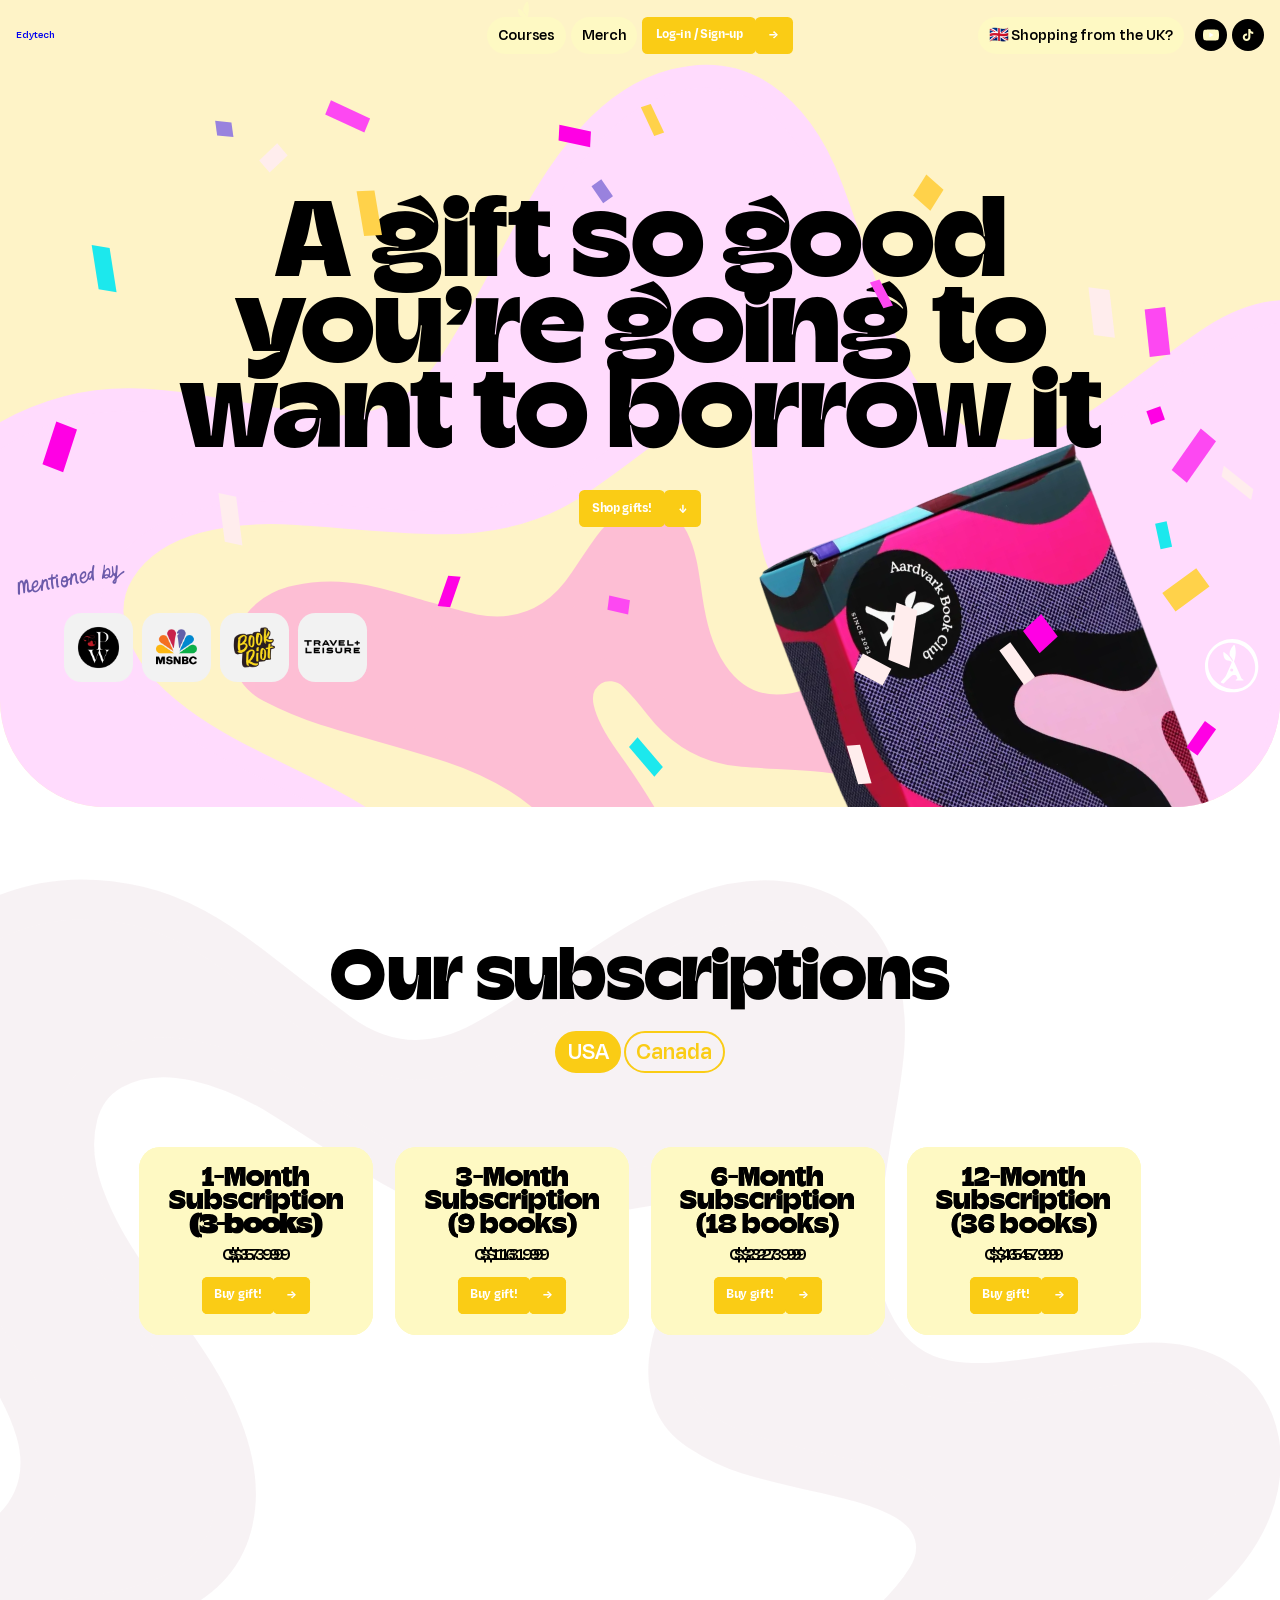
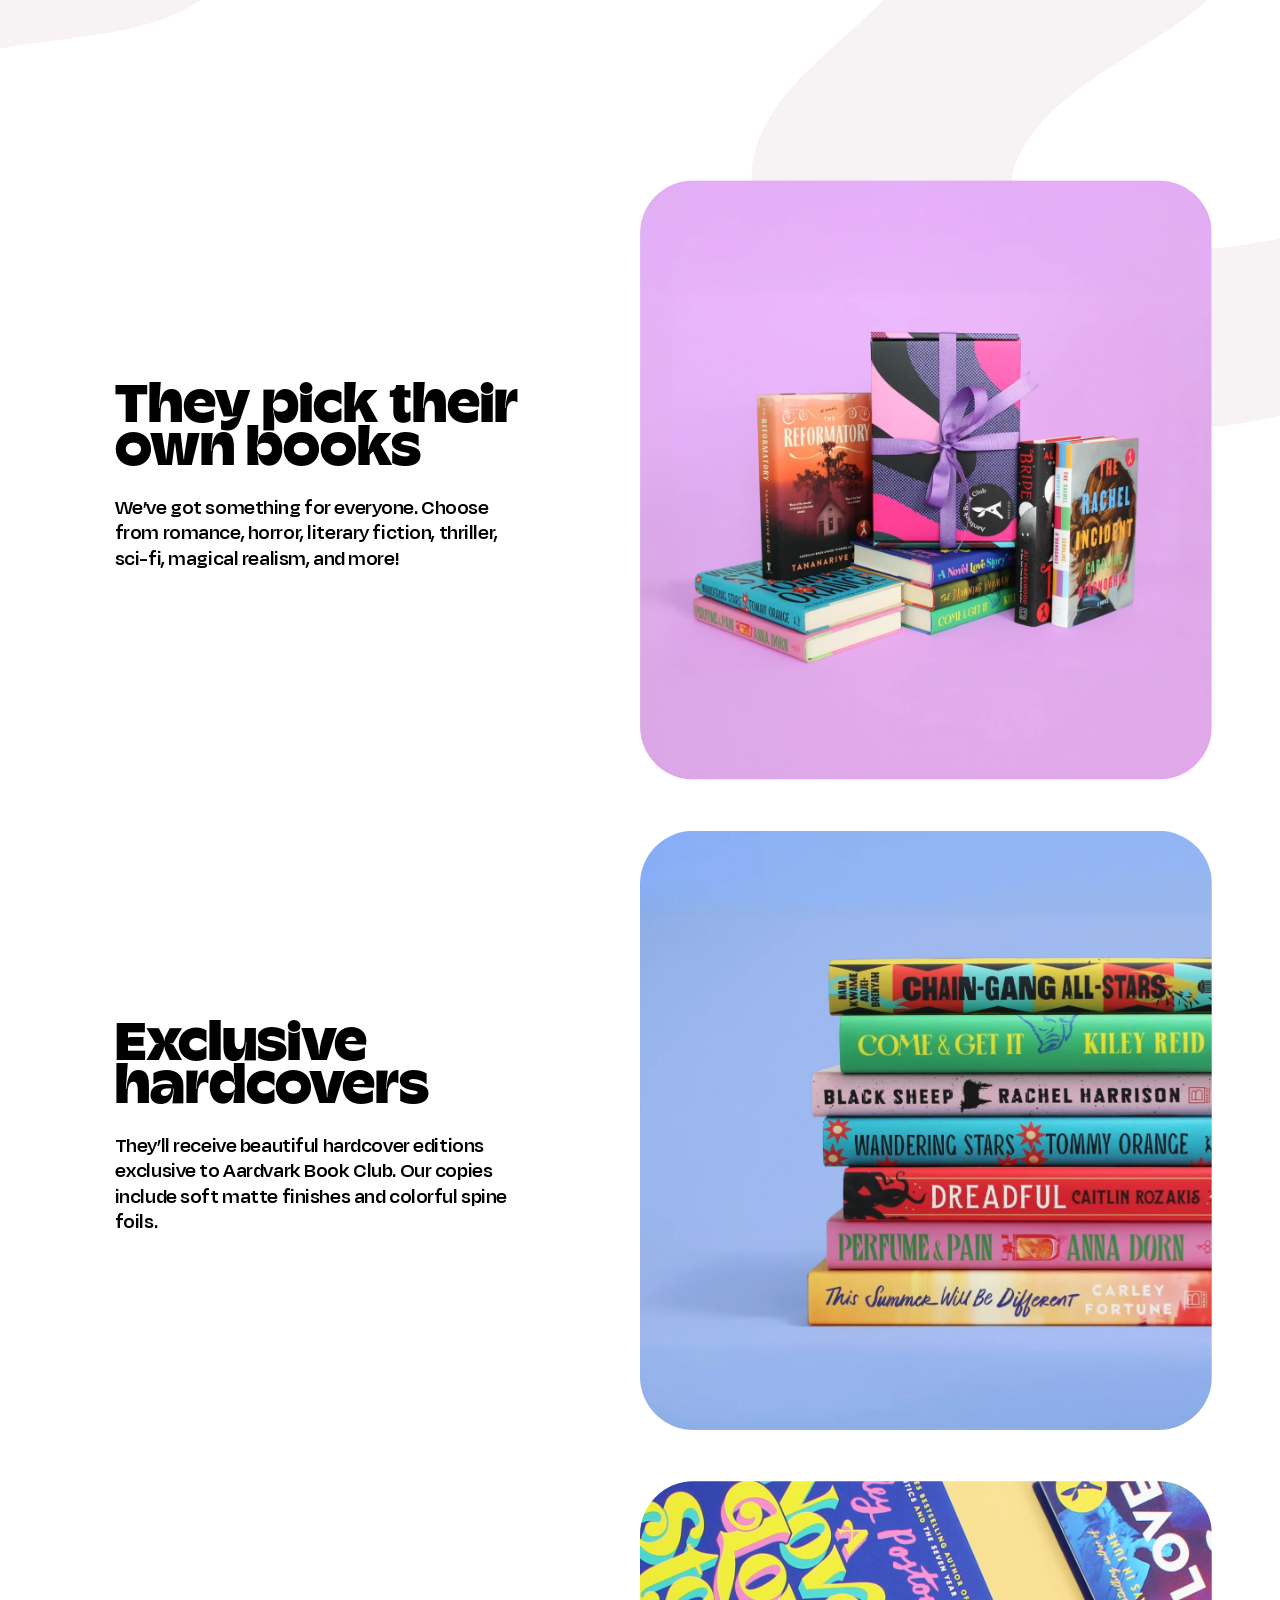
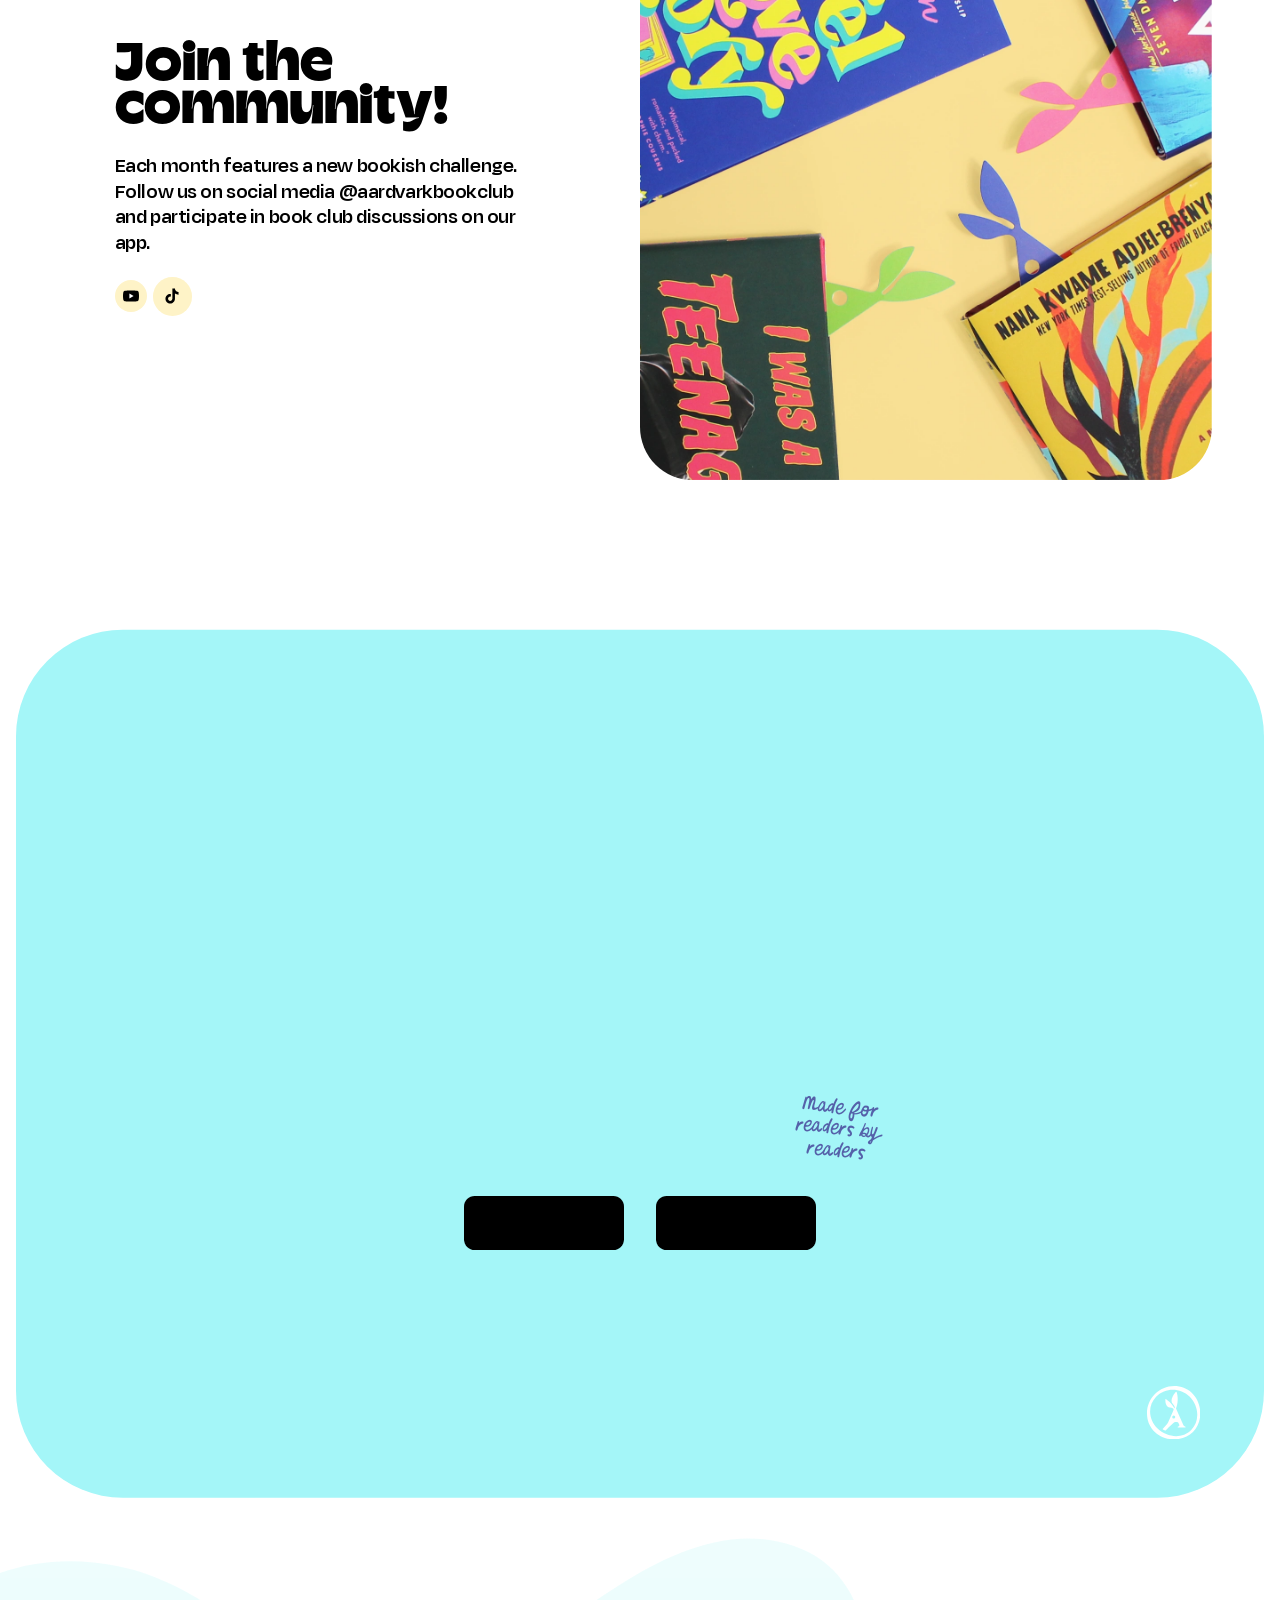
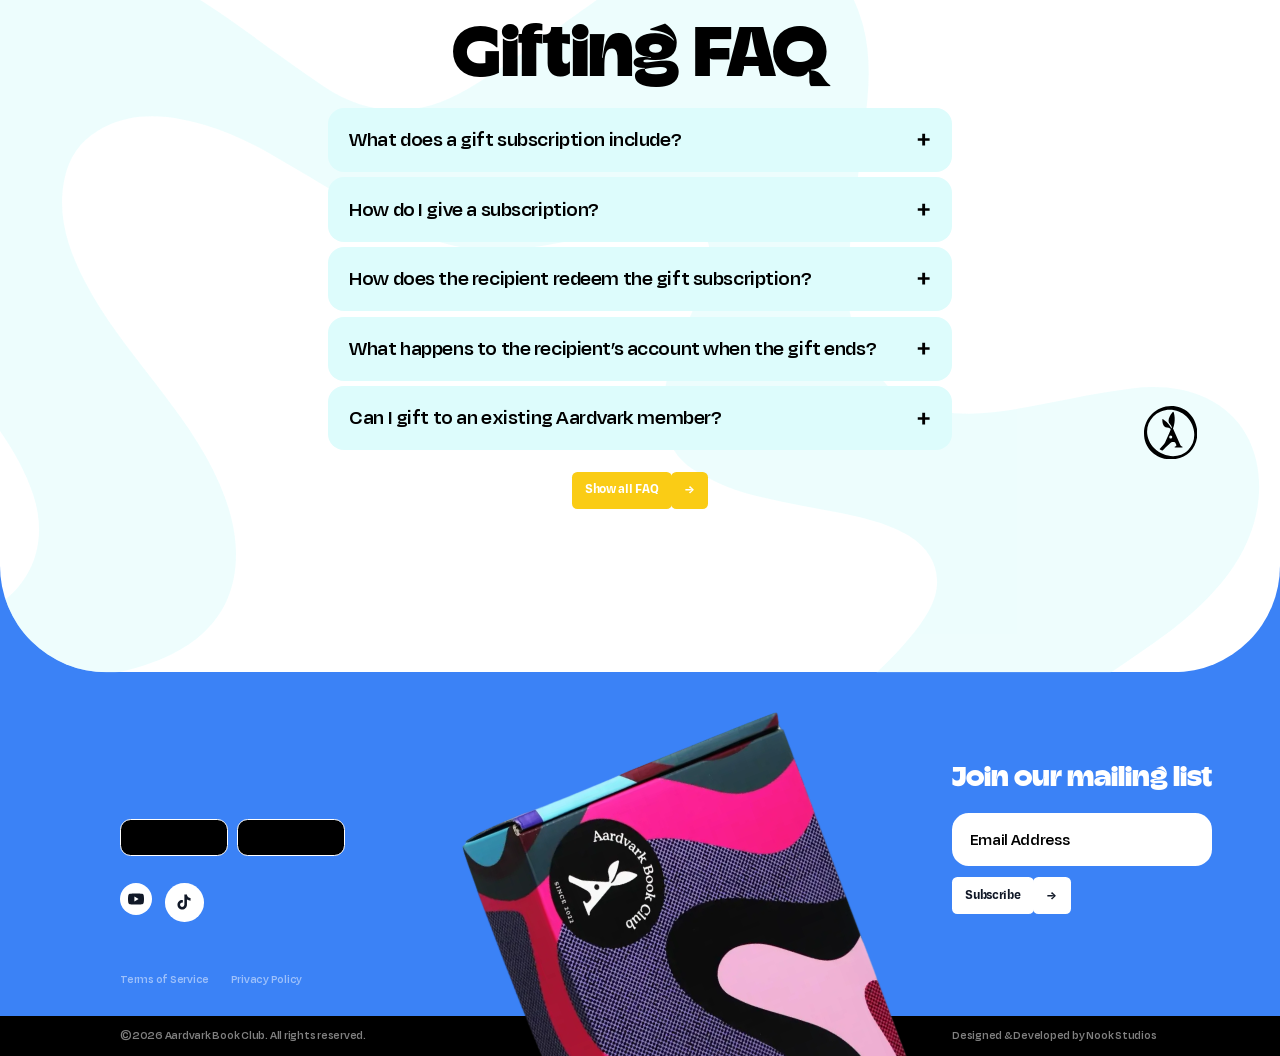
==== commit 242e9d3e: "Apply Edytech logos and social updates" ====
--- a/courses/index.html
+++ b/courses/index.html
@@ -135,7 +135,7 @@
     --faq-bg: var(--faq-color-merch-green);
     --faq-bg-soft: var(--faq-color-merch-green-soft);
   }
-</style></head><body data-barba="wrapper" data-scrolling-started="false" class="is--gifting"><div class="w-embed"><link rel="stylesheet" href="/css/54934.css"></div><div data-transition-wrap="" class="transition"><div class="transition__shape"><svg xmlns="http://www.w3.org/2000/svg" viewBox="0 0 1080 1080" fill="none" preserveAspectRatio="none" class="transition__svg"><path d="M66.858-19C57.597 196.452 127.164 482.585 206.5 464.5c125.428-28.592 52.293-293.51 200.001-339 568.234-175-241.425 712.6 15.5 803.02C645 1007 629.398 499 810.5 499c113.398 0 106.54 189.465 164.235 429.52 48.005 199.72 89.415 213.09 105.265 173.78" stroke="currentColor" stroke-width="70%" stroke-linecap="round" stroke-linejoin="round"></path></svg></div><div data-load-reset="" data-transition-logo="" class="transition__logo"><svg xmlns="http://www.w3.org/2000/svg" fill="none" viewBox="0 0 300 300" width="100%" class="transition__logo-svg"><path fill="currentColor" d="m199.994 209.658-36.789-82.687c4.7-11.517 16.632-47.147 4.249-91.594a3.17 3.17 0 0 0-2.26-2.25c-1.085-.27-2.26 0-3.073.9-.362.45-9.943 10.167-16.903 23.214-9.672 17.995-9.491 33.2.452 44.177 10.937 11.967 11.479 20.334 10.846 24.113l-2.079.18c-3.705-7.917-16.089-30.231-46.912-51.825-.813-.54-1.807-.63-2.621-.27-.904.36-1.446 1.26-1.536 2.16-1.176 14.395 2.711 42.377 25.851 45.796 14.553 2.16 19.434 6.299 20.97 8.008-.452 3.059-1.536 7.018-3.706 12.147l-27.297 62.442h-.091c-.09.36-.271.72-.452 1.08l-.361.72c-4.339 9.267-19.976 25.373-26.213 31.671-1.537 1.619-2.621 2.699-2.983 3.149-.361.45-1.446 2.159.633 4.409 2.892 3.149 11.931 7.108 16.179 4.139 1.266-.9 1.989-1.8 2.803-2.88 2.35-3.059 15.004-17.095 35.342-34.73 0 0 6.598-8.188 16.631-9.447h6.056c4.52 0 8.135 1.079 10.214 5.668l3.345 7.648c3.163 7.288 3.163 11.247-7.502 12.956v4.859h43.658v-4.679c-8.859-1.619-10.757-6.478-16.451-19.074m-49.624-27.263c-4.7 0-8.587-3.779-8.587-8.547 0-4.679 3.796-8.548 8.587-8.548 4.7 0 8.587 3.779 8.587 8.548 0 4.678-3.887 8.547-8.587 8.547"></path><path fill="currentColor" fill-rule="evenodd" d="M153.456 0C238.208 0 300 69.006 300 154.128 300 239.251 238.208 300 153.456 300 68.705 300 0 239.251 0 154.128 0 69.006 68.705 0 153.456 0m85.715 58.863c-51.815-50.528-135.876-51.577-186.636 0S7.633 188.921 59.447 239.45c51.814 50.526 138.641 59.833 189.401 8.256s42.137-138.316-9.677-188.843" clip-rule="evenodd"></path></svg></div></div><div data-barba="container" class="page-wrapper"><header data-load-reset="" data-header="" class="header"><div class="header__inner"><div class="header__title"><a href="/" class="header__title-link w-inline-block"><img width="234" height="59" alt="Aardvark Book Club Logo" src="/images/696179694070e2fa9eca375f_logo.svg" loading="eager" class="header__title-logo"></a></div><nav class="header__nav"><ul role="list" class="header__nav-list w-list-unstyled"><li class="header__nav-list-item"><a data-barba-update="" data-button="" href="/courses" aria-current="page" class="button w-inline-block w--current"><span class="button__bg"></span><span class="button__inner"><span data-button-text="" class="button__text">Courses</span></span></a></li><li class="header__nav-list-item"><a data-barba-update="" data-button="" href="/merch" class="button w-inline-block"><span class="button__bg"></span><span class="button__inner"><span data-button-text="" class="button__text">Merch</span></span></a></li><li class="header__nav-list-item"><a data-button-alt="" data-wf--button-alt--variant="base" href="https://app.aardvarkbookclub.com/books?_gl=1*1em9wlw*_ga*NjU3MTczMzQzLjE3ODA3NzYzNzY.*_ga_RSQ4DLMTLL*czE3ODE4MjY2NTEkbzMkZzAkdDE3ODE4MjY2NTEkajYwJGwwJGgw" target="_blank" class="button-alt w-inline-block"><span class="button-alt__text-wrap"><span class="button-alt__bg"></span><span class="button-alt__text-outer"><span data-button-alt-text="" class="button-alt__text">Log-in / Sign-up</span></span></span><span class="button-alt__icon-wrap"><span class="button-alt__bg"></span><span class="button-alt__icon-outer"><svg xmlns="http://www.w3.org/2000/svg" width="100%" viewBox="0 0 14 13" fill="none" aria-hidden="true" class="button-alt__icon"><path d="M13.58 5.66v.845l-5.994 5.66-1.71-2.063a61.427 61.427 0 0 1 4.265-2.988l-.02-.078c-1.828.196-4.107.294-6.387.294H0V4.835h3.734c2.28 0 4.56.098 6.387.294l.02-.059a67.638 67.638 0 0 1-4.265-3.006L7.586 0l5.994 5.66Z" fill="currentColor"></path></svg></span></span></a></li></ul></nav><div class="header__sub"><ul role="list" class="header__sub-list w-list-unstyled"><li class="header__sub-list-item"><a data-button="" href="https://www.aardvarkbookclub.co.uk/" target="_blank" class="button w-inline-block"><span class="button__bg"></span><span class="button__inner"><span data-button-text="" class="button__text">🇬🇧 Shopping from the UK?</span></span></a></li><li class="header__sub-list-item"><div class="lang-switch"><div class="w-locales-list"><div role="list" class="locales-list w-locales-items"><div data-button="" role="listitem" class="w-locales-item"><a data-button-text="" hreflang="en" href="/courses" aria-current="page" class="link w--current">en</a></div></div></div></div></li><li class="header__sub-list-item"><a aria-label="Go to Instagram" data-wf--button-social-instagram--variant="base" href="https://www.instagram.com/aardvarkbookclub/" target="_blank" class="button-social w-inline-block"><div class="button-social__inner"><span class="button-social__bg"></span><span class="button-social__icon-outer"><svg xmlns="http://www.w3.org/2000/svg" viewBox="0 0 24 24" fill="none" width="100%" class="button-social__icon"><path d="M7.8 2h8.4C19.4 2 22 4.6 22 7.8v8.4a5.8 5.8 0 0 1-5.8 5.8H7.8C4.6 22 2 19.4 2 16.2V7.8A5.8 5.8 0 0 1 7.8 2Zm-.2 2A3.6 3.6 0 0 0 4 7.6v8.8C4 18.39 5.61 20 7.6 20h8.8a3.6 3.6 0 0 0 3.6-3.6V7.6C20 5.61 18.39 4 16.4 4H7.6Zm9.65 1.5a1.25 1.25 0 1 1 0 2.5 1.25 1.25 0 0 1 0-2.5ZM12 7a5 5 0 1 1 0 10 5 5 0 0 1 0-10Zm0 2a3 3 0 1 0 0 6 3 3 0 0 0 0-6Z" fill="currentColor"></path></svg></span></div></a></li><li class="header__sub-list-item"><a aria-label="Go to TikTok" data-wf--button-social-tiktok--variant="base" href="https://www.tiktok.com/@aardvarkbookclub" target="_blank" class="button-social w-inline-block"><div class="button-social__inner"><span class="button-social__bg"></span><span class="button-social__icon-outer"><svg xmlns="http://www.w3.org/2000/svg" viewBox="0 0 24 24" fill="none" width="100%" class="button-social__icon"><path d="M16.6 5.82A4.28 4.28 0 0 1 15.54 3h-3.09v12.4a2.59 2.59 0 0 1-2.59 2.5c-1.42 0-2.6-1.16-2.6-2.6 0-1.72 1.66-3.01 3.37-2.48V9.66c-3.45-.46-6.47 2.22-6.47 5.64 0 3.33 2.76 5.7 5.69 5.7 3.14 0 5.69-2.55 5.69-5.7V9.01a7.35 7.35 0 0 0 4.3 1.38V7.3s-1.88.09-3.24-1.48Z" fill="currentColor"></path></svg></span></div></a></li></ul></div><div class="header__menu-toggle"><button data-button-alt="" type="button" data-menu-toggle="" class="button-alt is--menu-toggle"><span class="button-alt__text-wrap"><span class="button-alt__bg"></span><span class="button-alt__text-outer"><span data-button-alt-text="" class="button-alt__text">Menu</span></span></span><span class="button-alt__icon-wrap"><span class="button-alt__bg"></span><span class="button-alt__icon-outer"><svg xmlns="http://www.w3.org/2000/svg" width="100%" fill="none" aria-hidden="true" class="button-alt__icon is--menu-toggle"><path stroke="currentColor" stroke-linecap="round" stroke-linejoin="round" stroke-width="2" d="M7 6h10M4 12h16H7m0 6h10"></path></svg></span></span></button></div></div></header><div data-menu="" data-lenis-prevent="" data-menu-open="" class="menu"><div class="menu__inner"><div class="menu__container"><div class="menu__bg"><svg xmlns="http://www.w3.org/2000/svg" width="100%" fill="none" viewBox="0 0 386 712" class="menu__bg-svg"><path fill="currentColor" d="M115.415-56.646c27.361-10.951 55.489-16.17 84.985-10.076 40.714 8.42 64.637 33.98 75.035 73.257 9.349 35.348 3.777 70.616-.769 105.961-4.86 37.766-10.042 75.565-12.734 113.514-1.993 28.09 5.481 54.869 20.638 79.162 14.419 23.106 34.405 37.375 61.693 41.433 30.041 4.465 59.172-.835 88.412-6.653 26.135-5.192 52.289-10.684 78.69-13.939 22.265-2.747 44.838-1.383 65.775 8.431 38.064 17.842 51.287 57.852 44.901 96.147-5.782 34.664-24.948 61.621-49.555 85.474-26.279 25.482-57.556 44.224-87.22 65.142-28.385 20.025-55.476 41.366-73.798 71.673-9.327 15.437-16.063 31.796-14.646 50.393 2.044 26.803 18.243 46.689 45.101 55.529a130 130 0 0 0 4.836 1.485l-139.704 55.662a1143 1143 0 0 1-16.076-9.954c-23.207-14.664-45.445-30.911-63.44-51.988-21.556-25.244-32.204-53.705-17.969-85.831 6.78-15.297 16.202-30.236 27.474-42.541 21.248-23.189 45.199-43.868 67.023-66.553 10.99-11.421 21.425-24.013 29.233-37.716 15.33-26.925 5.653-54.263-21.962-68.343-17.177-8.762-35.531-13.481-54.297-17.195-27.909-5.514-56.046-10.232-83.497-17.516-15.707-4.173-31.138-11.277-45.104-19.692-22.108-13.327-29.728-34.941-28.254-60.155 1.445-24.649 11.284-46.711 20.765-68.939 5.78-13.545 11.193-27.25 16.537-40.967 1.371-3.514 2.093-7.336 2.693-11.083 3.859-24.009-7.353-38.23-31.777-36.443-20.635 1.512-40.986 6.805-61.477 10.321-25.248 4.332-50.38 9.871-75.818 12.53-15.074 1.576-29.77 1.044-44.109-1.173V63.588q.326-.19.651-.383c28.317-16.804 55.126-36.258 81.9-55.513 33.66-24.207 67.019-48.8 105.864-64.338"></path></svg></div><div class="menu__content"><header class="menu__header"><a href="/" class="menu__header-title-link w-inline-block"><img width="234" height="59" alt="Aardvark Book Club Logo" src="/images/696179694070e2fa9eca375f_logo.svg" loading="eager" class="menu__header-title-logo"></a><div class="menu__close"><button data-button-alt="" type="button" data-menu-close="" class="button-alt is--menu-toggle"><span class="button-alt__icon-wrap"><span class="button-alt__bg"></span><span class="button-alt__icon-outer"><svg xmlns="http://www.w3.org/2000/svg" width="100%" fill="none" aria-hidden="true" class="button-alt__icon is--menu-toggle"><path fill="currentColor" d="m12 13.4-4.9 4.9a.95.95 0 0 1-.7.275.95.95 0 0 1-.7-.275.95.95 0 0 1-.275-.7q0-.425.275-.7l4.9-4.9-4.9-4.9a.95.95 0 0 1-.275-.7q0-.425.275-.7a.95.95 0 0 1 .7-.275q.425 0 .7.275l4.9 4.9 4.9-4.9a.95.95 0 0 1 .7-.275q.425 0 .7.275a.95.95 0 0 1 .275.7.95.95 0 0 1-.275.7L13.4 12l4.9 4.9a.95.95 0 0 1 .275.7.95.95 0 0 1-.275.7.95.95 0 0 1-.7.275.95.95 0 0 1-.7-.275z"></path></svg></span></span></button></div></header><nav class="menu__nav"><ul role="list" class="menu__nav-list w-list-unstyled"><li class="menu__nav-list-item"><a data-button="" href="/courses" aria-current="page" class="button w-inline-block w--current"><span class="button__bg"></span><span class="button__inner"><span data-button-text="" class="button__text">Courses</span></span></a></li><li class="menu__nav-list-item"><a data-button="" href="/merch" class="button w-inline-block"><span class="button__bg"></span><span class="button__inner"><span data-button-text="" class="button__text">Merch</span></span></a></li></ul></nav><footer class="menu__footer"><div class="menu__sub"><ul role="list" class="menu__sub-list w-list-unstyled"><li class="header__sub-list-item"><div class="lang-switch"><div class="w-locales-list"><div role="list" class="locales-list w-locales-items"><div data-button="" role="listitem" class="w-locales-item"><a data-button-text="" hreflang="en" href="/courses" aria-current="page" class="link w--current">en</a></div></div></div></div></li><li class="menu__sub-list-item"><a aria-label="Go to Instagram" data-wf--button-social-instagram--variant="base" href="https://www.instagram.com/aardvarkbookclub/" target="_blank" class="button-social w-inline-block"><div class="button-social__inner"><span class="button-social__bg"></span><span class="button-social__icon-outer"><svg xmlns="http://www.w3.org/2000/svg" viewBox="0 0 24 24" fill="none" width="100%" class="button-social__icon"><path d="M7.8 2h8.4C19.4 2 22 4.6 22 7.8v8.4a5.8 5.8 0 0 1-5.8 5.8H7.8C4.6 22 2 19.4 2 16.2V7.8A5.8 5.8 0 0 1 7.8 2Zm-.2 2A3.6 3.6 0 0 0 4 7.6v8.8C4 18.39 5.61 20 7.6 20h8.8a3.6 3.6 0 0 0 3.6-3.6V7.6C20 5.61 18.39 4 16.4 4H7.6Zm9.65 1.5a1.25 1.25 0 1 1 0 2.5 1.25 1.25 0 0 1 0-2.5ZM12 7a5 5 0 1 1 0 10 5 5 0 0 1 0-10Zm0 2a3 3 0 1 0 0 6 3 3 0 0 0 0-6Z" fill="currentColor"></path></svg></span></div></a></li><li class="menu__sub-list-item"><a aria-label="Go to TikTok" data-wf--button-social-tiktok--variant="base" href="https://www.tiktok.com/@aardvarkbookclub" target="_blank" class="button-social w-inline-block"><div class="button-social__inner"><span class="button-social__bg"></span><span class="button-social__icon-outer"><svg xmlns="http://www.w3.org/2000/svg" viewBox="0 0 24 24" fill="none" width="100%" class="button-social__icon"><path d="M16.6 5.82A4.28 4.28 0 0 1 15.54 3h-3.09v12.4a2.59 2.59 0 0 1-2.59 2.5c-1.42 0-2.6-1.16-2.6-2.6 0-1.72 1.66-3.01 3.37-2.48V9.66c-3.45-.46-6.47 2.22-6.47 5.64 0 3.33 2.76 5.7 5.69 5.7 3.14 0 5.69-2.55 5.69-5.7V9.01a7.35 7.35 0 0 0 4.3 1.38V7.3s-1.88.09-3.24-1.48Z" fill="currentColor"></path></svg></span></div></a></li></ul></div><div class="menu__login"><a data-button-alt="" data-wf--button-alt--variant="base" href="https://app.aardvarkbookclub.com/books?_gl=1*1em9wlw*_ga*NjU3MTczMzQzLjE3ODA3NzYzNzY.*_ga_RSQ4DLMTLL*czE3ODE4MjY2NTEkbzMkZzAkdDE3ODE4MjY2NTEkajYwJGwwJGgw" target="_blank" class="button-alt w-inline-block"><span class="button-alt__text-wrap"><span class="button-alt__bg"></span><span class="button-alt__text-outer"><span data-button-alt-text="" class="button-alt__text">Log-in / Sign-up</span></span></span><span class="button-alt__icon-wrap"><span class="button-alt__bg"></span><span class="button-alt__icon-outer"><svg xmlns="http://www.w3.org/2000/svg" width="100%" viewBox="0 0 14 13" fill="none" aria-hidden="true" class="button-alt__icon"><path d="M13.58 5.66v.845l-5.994 5.66-1.71-2.063a61.427 61.427 0 0 1 4.265-2.988l-.02-.078c-1.828.196-4.107.294-6.387.294H0V4.835h3.734c2.28 0 4.56.098 6.387.294l.02-.059a67.638 67.638 0 0 1-4.265-3.006L7.586 0l5.994 5.66Z" fill="currentColor"></path></svg></span></span></a><a data-button="" href="https://www.aardvarkbookclub.co.uk/" target="_blank" class="button w-inline-block"><span class="button__bg"></span><span class="button__inner"><span data-button-text="" class="button__text">🇬🇧 Shopping from the UK?</span></span></a></div></footer></div></div><div class="menu__backdrop"></div></div></div><main class="main"><section data-hero-gift="" class="hero-xs is--bg-pale-pink"><div class="hero-xs__container u-container"><div class="hero-xs__inner is--gifting"><div data-hero-gift-easter-egg="" class="hero-xs__easter-egg is--gifting"><div data-pop-up="" data-wf--logo-pop-up--variant="left" class="pop-up"><button type="button" data-pop-up-button="" aria-label="Show Sign up" class="pop-up__button"><span class="pop-up__button-inner"><svg xmlns="http://www.w3.org/2000/svg" fill="none" viewBox="0 0 80 80" width="100%" class="pop-up__button-svg"><path fill="currentColor" d="m53.332 55.909-9.81-22.05c1.253-3.071 4.434-12.573 1.132-24.425a.845.845 0 0 0-.602-.6.82.82 0 0 0-.82.24c-.096.12-2.651 2.711-4.507 6.19-2.58 4.799-2.531 8.854.12 11.78 2.917 3.192 3.062 5.423 2.893 6.431l-.555.048c-.988-2.111-4.29-8.062-12.51-13.82a.734.734 0 0 0-.698-.072c-.242.096-.386.336-.41.576-.314 3.839.723 11.3 6.893 12.212 3.881.576 5.183 1.68 5.593 2.136-.121.816-.41 1.871-.989 3.239l-7.28 16.651h-.023a1.456 1.456 0 0 1-.12.288l-.097.192c-1.157 2.471-5.327 6.766-6.99 8.446-.41.431-.7.72-.796.84-.096.12-.385.575.169 1.175.771.84 3.182 1.895 4.315 1.104.337-.24.53-.48.747-.768.627-.816 4.001-4.559 9.424-9.261 0 0 1.76-2.184 4.435-2.52h1.616c1.205 0 2.169.288 2.723 1.512l.892 2.04c.844 1.943.844 2.998-2 3.454v1.296h11.642v-1.248c-2.363-.432-2.869-1.727-4.387-5.086Zm-13.233-7.27a2.284 2.284 0 0 1-2.29-2.28 2.284 2.284 0 0 1 2.29-2.279 2.284 2.284 0 0 1 2.29 2.28c0 1.247-1.037 2.279-2.29 2.279Z"></path><path fill="currentColor" fill-rule="evenodd" d="M40.922 0C63.522 0 80 18.401 80 41.1 80 63.8 63.522 80 40.922 80S0 63.8 0 41.1C0 18.402 18.321 0 40.922 0Zm22.857 15.697c-13.817-13.474-36.234-13.754-49.77 0C.473 29.45 2.035 50.379 15.852 63.853 29.67 77.327 52.823 79.81 66.36 66.055c13.537-13.754 11.237-36.884-2.58-50.358Z" clip-rule="evenodd"></path></svg></span></button><div class="pop-up__overlay"><div class="pop-up__overlay-inner"><div class="pop-up__overlay-bg-wrap"><div class="pop-up__overlay-ears"><svg xmlns="http://www.w3.org/2000/svg" fill="none" viewBox="0 0 44 45" width="100%" class="pop-up__overlay-left-ear"><path fill="currentColor" d="M1.335.198c.671-.316 1.5-.254 2.186.187C27.678 16.847 39.839 36.953 44 45h-6.048c-2.382-1.604-6.964-3.674-15.652-4.814C2.999 37.666-.665 14.174.09 2.04.152 1.28.589.515 1.335.198Z"></path></svg><svg xmlns="http://www.w3.org/2000/svg" fill="none" viewBox="0 0 29 80" width="100%" class="pop-up__overlay-right-ear"><path fill="currentColor" d="M19.388.879c.667-.771 1.647-1.018 2.559-.807.912.21 1.682.956 1.926 1.861C34.595 38.09 25.79 69.237 21.823 80h-4.188c-.17-4.22-2.739-13.318-10.975-22.064-8.493-9.099-8.88-21.913-1.063-37.23C11.221 9.603 19.091 1.266 19.388.879Z"></path></svg></div><div class="pop-up__overlay-bg"></div></div><div class="pop-up__overlay-content"><h3 class="pop-up__overlay-title u-heading-xs">Want to join the Club?</h3><div class="pop-up__overlay-content-action"><a data-button-alt="" data-wf--button-alt--variant="small" href="https://app.aardvarkbookclub.com/books?_gl=1*1em9wlw*_ga*NjU3MTczMzQzLjE3ODA3NzYzNzY.*_ga_RSQ4DLMTLL*czE3ODE4MjY2NTEkbzMkZzAkdDE3ODE4MjY2NTEkajYwJGwwJGgw" target="_blank" class="button-alt w-inline-block"><span class="button-alt__text-wrap"><span class="button-alt__bg"></span><span class="button-alt__text-outer"><span data-button-alt-text="" class="button-alt__text">Sign-up now!</span></span></span><span class="button-alt__icon-wrap"><span class="button-alt__bg"></span><span class="button-alt__icon-outer"><svg xmlns="http://www.w3.org/2000/svg" width="100%" viewBox="0 0 14 13" fill="none" aria-hidden="true" class="button-alt__icon"><path d="M13.58 5.66v.845l-5.994 5.66-1.71-2.063a61.427 61.427 0 0 1 4.265-2.988l-.02-.078c-1.828.196-4.107.294-6.387.294H0V4.835h3.734c2.28 0 4.56.098 6.387.294l.02-.059a67.638 67.638 0 0 1-4.265-3.006L7.586 0l5.994 5.66Z" fill="currentColor"></path></svg></span></span></a></div></div></div><div class="pop-up__overlay-target-zone"></div></div></div></div><div class="hero-xs__content"><h1 data-hero-gift-title="" class="hero-xs__title u-heading-xxl">A gift so good you’re going to want to borrow it</h1><div data-hero-gift-button="" class="hero-xs__action"><a data-barba-prevent="" data-button-alt="" href="#subscription" class="button-alt w-inline-block"><span class="button-alt__text-wrap"><span class="button-alt__bg"></span><span class="button-alt__text-outer"><span data-button-alt-text="" class="button-alt__text">Shop gifts!</span></span></span><span class="button-alt__icon-wrap"><span class="button-alt__bg"></span><span class="button-alt__icon-outer"><svg xmlns="http://www.w3.org/2000/svg" width="100%" viewBox="0 0 14 13" fill="none" aria-hidden="true" class="button-alt__icon"><path d="M13.58 5.66v.845l-5.994 5.66-1.71-2.063a61.427 61.427 0 0 1 4.265-2.988l-.02-.078c-1.828.196-4.107.294-6.387.294H0V4.835h3.734c2.28 0 4.56.098 6.387.294l.02-.059a67.638 67.638 0 0 1-4.265-3.006L7.586 0l5.994 5.66Z" fill="currentColor"></path></svg></span></span></a></div></div><div class="hero-xs__add-on"><div class="gift__content-bottom"><div class="gift__content-handwritten-wrap"><div class="gift__content-handwritten-outer"><p data-hero-gift-text="" class="gift__content-handwritten u-handwritten-regular">Mentioned by</p></div></div><div data-hero-gift-logo="" class="gift__content-box-wrap"><div class="gift__content-box"><img src="/images/69b9b566693a6633673acc40_logo-pw.webp" loading="lazy" width="104" height="104" alt="logo-pw" class="gift__content-box-img"></div><div class="gift__content-box"><img src="/images/69b9b5b7ac5a698bb7f76e69_logo-msnbc.webp" loading="lazy" width="104" height="104" alt="logo-msnbc" class="gift__content-box-img"></div><div class="gift__content-box"><img src="/images/69b9b5c57abe05306fcadf78_logo-book-riot.webp" loading="lazy" width="104" height="104" alt="logo-book-riot" class="gift__content-box-img"></div><div class="gift__content-box"><img src="/images/69b9b5d24cc9818e2945bf06_logo-travel-leisure.webp" loading="lazy" width="104" height="104" alt="logo-travel-leisure" class="gift__content-box-img"></div></div></div></div><div class="hero-xs__visual"><img class="hero-xs__visual-img" src="/images/69b9afc474f523151b7c0941_package-visual.webp" width="627" height="785" alt="Aardvark Book Club Box" data-hero-gift-visual="" sizes="(max-width: 767px) 100vw, 627px" loading="eager" srcset="/images/69b9afc474f523151b7c0941_package-visual-p-500.webp 500w, /images/69b9afc474f523151b7c0941_package-visual-p-800.webp 800w, /images/69b9afc474f523151b7c0941_package-visual-p-1080.webp 1080w, /images/69b9afc474f523151b7c0941_package-visual.webp 1260w"><img data-hero-gift-visual-mobile="" class="hero-xs__visual-img-mobile" src="/images/69eca6a3b5b2a522cfa542cf_gift-visual-mobile.webp" width="1062" height="708" alt="Stack of colorful books with a pink and purple gift box tied with a purple ribbon on top." sizes="(max-width: 1062px) 100vw, 1062px" loading="eager" srcset="/images/69eca6a3b5b2a522cfa542cf_gift-visual-mobile-p-500.webp 500w, /images/69eca6a3b5b2a522cfa542cf_gift-visual-mobile-p-800.webp 800w, /images/69eca6a3b5b2a522cfa542cf_gift-visual-mobile.webp 1062w"></div></div></div><div data-hero-gift-bg="" data-load-reset="" class="hero-xs__bg"><svg xmlns="http://www.w3.org/2000/svg" fill="none" viewBox="0 0 1920 1200" data-background-animation="" data-background-animation-small="" class="hero-xs__bg-svg is--desktop"><path d="M986.017 114.878c71.133-20.988 130.263-.885 179.653 52.169 44.43 47.753 65.31 107.926 87.88 167.358 24.11 63.504 47.74 127.331 75.41 189.3 20.49 45.872 54.76 81.719 99.03 107.196 42.12 24.229 85.56 29.875 131.9 13.315 51.02-18.235 92.4-51.066 133.51-84.806 36.76-30.143 73.29-60.778 112.09-88.097 32.72-23.042 69.38-39.875 110.57-42.038 74.89-3.934 129.34 47.896 151.49 113.516 20.05 59.401 12.56 117.928-6.1 176.147-19.92 62.187-53.37 117.973-82.45 175.827-27.82 55.372-52.5 111.725-55.85 174.815-1.69 32.13 1.47 63.53 19.33 91.6 25.76 40.45 67.96 58.12 117.65 49.44 26.07-4.55 50.39-13.5 73.87-24.48V1378h-427.87c-48.62-22.03-83.51-56.97-87.77-114.59-2.19-29.77.07-61.2 7.46-90.04 13.93-54.35 34.23-107.02 49.49-161.06 7.69-27.21 13.52-55.795 14.28-83.918 1.48-55.253-36.73-90.129-92.02-89.061-34.39.656-67.24 8.665-99.88 18.6-48.55 14.791-96.78 31.025-146.1 42.646-28.22 6.641-58.47 8.442-87.52 6.945-45.99-2.379-76.15-29.978-95.03-70.887-18.46-39.997-21.53-82.982-25.3-125.925-2.29-26.171-5.3-52.283-8.43-78.359-.79-6.681-2.87-13.301-5.08-19.701-14.11-41.019-43.71-53.966-80.63-30.619-31.2 19.729-58.768 45.169-88.052 67.929-36.08 28.045-70.964 57.893-108.748 83.464-63.359 42.88-136.145 56.693-211.045 56.732-68.363.038-136.701-5.048-205.073-6.806-48.242-1.248-96.203 3.354-142.431 17.631-44.739 13.827-83.877 36.836-108.581 78.82-16.278 27.674-19.172 57.177-10.541 87.871 16.34 58.078 57.143 96.278 104.746 129.138 52.599 36.31 111.227 60.76 168.968 86.98 58.258 26.46 116.39 53.14 166.79 93.44 31.356 25.07 59.042 53.62 77.213 90.08a211 211 0 0 1 4.963 10.69H295.012c-25.479-14.54-52.287-26.85-79.393-38.81-62.56-27.62-125.805-54.02-186.646-85.1-76.826-39.24-132.303-100.58-166.311-180.18-27.334-63.97-28.015-130.02-8.046-195.676 37.03-121.762 115.19-204.618 238.13-241.983 62.767-19.073 127.106-17.171 191.421-9.006 60.212 7.649 120.25 16.87 180.598 23.171 88.365 9.224 156.164-27.119 201.373-101.786 30.422-50.247 56.245-103.395 82.181-156.202 32.602-66.388 64.408-133.131 112.46-190.239 33.841-40.235 73.707-72.099 125.238-87.311" fill="#FFDBFD" stroke="#FFDBFD"></path><path d="M919.373 791.208c26.537-8.141 45.84-.854 59.061 23.739 15.314 28.482 18.789 60.214 24.616 91.266 7.22 38.499 17.34 75.698 41.06 108.077 29.78 40.66 70.41 56.01 118.01 45.04 32.24-7.41 63.33-21.43 93.62-35.34 31.83-14.6 63.12-29.557 98.14-35.086 68.39-10.78 124.18 38.916 138.68 97.146 10.04 40.3 7.39 80.65 3.87 121.35-4.44 51.29-9.96 102.67-10.63 154.04-.08 5.57.07 11.1.43 16.56h-127.3c-1.1-11.92-1.47-24.11-1.22-36.55.66-33.4 1.94-67.01-.9-100.19-3.74-43.5-26.56-75.08-70.29-86.53-25.2-6.61-51.3-11.26-77.26-13.04-40.16-2.76-80.58-1.58-120.82-3.42-54.25-2.48-97.852-26.28-132.194-68.08-12.026-14.62-24.753-28.92-38.768-41.58-15.745-14.24-39.119-15.44-54.309-5.28-17.079 11.43-23.025 29.02-17.259 51.41 7.282 28.28 23.533 51.67 41.009 74.3 39.623 51.28 76.691 104.07 103.552 163.48 9.759 21.57 18.329 43.39 25.609 65.48H903.852c-7.711-23.23-18.464-45.72-31.351-67.72-50.489-86.2-128.507-135.79-221.809-163.1-63.377-18.55-128.261-32-191.925-49.67-28.586-7.93-56.724-18.77-83.531-31.51-50.241-23.87-52.232-80.242-11.213-117.824 23.7-21.71 54.384-27.953 85.44-31.18 47.996-4.981 93.414 8.362 139.137 19.587 30.319 7.452 60.426 16.46 91.181 21.215 68.738 10.615 121.151-15.682 157.375-74.877 11.805-19.305 23.595-38.647 36.356-57.323 11.235-16.43 26.225-28.371 45.861-34.39" fill="#FD48F2" stroke="#FD48F2" opacity="0.3"></path></svg><svg xmlns="http://www.w3.org/2000/svg" fill="none" viewBox="0 0 402 705" class="hero-xs__bg-svg is--mobile"><path d="M307.045 382.471c22.723-2.211 39.429 7.302 51.274 26.209 10.657 17.017 13.474 36.42 16.842 55.697 3.598 20.598 7.032 41.265 11.796 61.606 3.527 15.056 11.805 27.885 23.708 38.159 11.323 9.771 24.126 14.002 39.098 11.689 1.94-.3 3.851-.671 5.737-1.101v63.719a36.5 36.5 0 0 0-5.685-1.447c-10.435-1.8-20.829-1.288-31.275-.181-15.534 1.65-31.059 3.754-46.641 4.402-8.917.367-18.167-.846-26.861-2.986-13.764-3.392-21.277-13.488-24.608-26.952-3.254-13.162-1.684-26.334-.329-39.535.826-8.045 1.435-16.112 2.006-24.177.147-2.065-.096-4.188-.392-6.251-1.883-13.219-10.078-18.853-22.597-13.941-10.576 4.151-20.388 10.24-30.563 15.418-12.536 6.381-24.815 13.377-37.723 18.911-21.644 9.281-44.45 9.226-67.094 4.886-20.667-3.961-41.029-9.469-61.595-13.974-14.51-3.18-29.276-4.576-44.08-2.947-14.328 1.58-27.496 6.262-37.404 17.518-6.528 7.419-9.117 16.17-8.292 25.95 1.565 18.504 11.68 32.423 24.16 45.122 13.79 14.033 30.091 24.831 46.022 36.113 16.074 11.382 32.096 22.827 44.99 37.938 6.102 7.15 11.442 14.787 15.135 23.347l-100.749 6.489c-10.596-14.15-24.549-24.41-38.906-34.351-17.306-11.985-34.891-23.64-51.477-36.569-20.943-16.328-34.15-38.094-39.805-64.131-4.545-20.926-.913-40.933 8.939-59.619 18.27-34.656 46.711-55.161 86.046-59.312 20.082-2.118 39.42 2.195 58.387 8.401 17.758 5.81 35.371 12.087 53.248 17.499 26.175 7.922 48.782.876 66.787-19.068 12.116-13.421 23.011-27.987 33.92-42.443 13.712-18.174 27.205-36.502 45.049-50.973 12.568-10.196 26.471-17.511 42.932-19.115" fill="#FFDBFD" stroke="#FFDBFD"></path><path d="M247.599 583.043c8.495-.919 13.907 2.406 16.475 10.608 2.974 9.5 2.18 19.294 2.138 29.019-.056 12.057.842 23.891 6.131 35.058 6.641 14.019 18.03 21.021 33.056 20.473 10.178-.366 20.389-2.8 30.356-5.242 10.47-2.567 20.798-5.269 31.705-4.905 21.298.715 35.276 18.98 36.276 37.424.532 9.816-1.208 19.205-3.598 28.521h-46.811c-1.64-8.521-6.799-15.397-15.866-19.732-7.232-3.462-14.854-6.386-22.598-8.433-11.978-3.168-24.266-5.158-36.324-8.053-16.255-3.901-28.051-13.631-36.004-28.26-2.785-5.12-5.802-10.183-9.303-14.825-3.932-5.218-10.929-6.938-16.11-4.751-5.827 2.464-8.646 7.436-8.204 14.537.557 8.973 4.111 16.988 8.079 24.845 7.322 14.489 14.074 29.183 18.85 44.672h-33.782c-10.618-27.221-30.754-45.799-56.37-58.961-18.08-9.29-36.913-17.128-55.13-26.168-8.181-4.058-16.056-8.97-23.42-14.378-13.8-10.136-11.126-27.292 3.457-36.269 8.426-5.186 18.064-5.29 27.64-4.461 14.798 1.283 27.752 7.956 40.921 14.006 8.732 4.014 17.309 8.487 26.33 11.712 20.162 7.203 37.535 2.299 51.925-13.491 4.69-5.149 9.377-10.311 14.32-15.215 4.351-4.313 9.576-7.052 15.861-7.731" fill="#FD48F2" stroke="#FD48F2" opacity="0.3"></path></svg></div><div class="hero-xs__overlay"><svg xmlns="http://www.w3.org/2000/svg" fill="none" viewBox="0 0 1920 1200" width="100%" data-hero-gift-svg-overlay="" class="hero-xs__overlay-svg is--desktop"><path fill="#ff00e4" d="m885.163 220.754 1.251-23.576-47.31-10.029-1.25 23.577z"></path><path fill="#ffeded" d="m1332.5 989.793 31.21 12.057 12.29-85.92-31.22-12.055z"></path><path fill="#fd48f2" d="m546.503 198.846 8.617-21.272-58.717-27.279-8.617 21.271z"></path><path fill="#1ce8ed" d="m147.956 433.987 26.908 4.654-10.435-66.52-26.908-4.654z"></path><path fill="#ffd24a" d="m1415.28 284.58-25.8-22.867-19.8 31.544 25.8 22.867z"></path><path fill="#fd48f2" d="m1724.63 535.372 30.78-3.708-7.64-71.083-30.78 3.708z"></path><path fill="#ffeded" d="m1640.9 502.644 31.49 4.159-8.27-71.89-31.5-4.159z"></path><path fill="#ff00e4" d="m1824.13 1093.7-16.73-12.11-27.91 39.71 16.73 12.11z"></path><path fill="#9982de" d="m904.742 304.695 14.7-10.398-17.503-25.311-14.699 10.398z"></path><path fill="#ffd24a" d="m546.147 354.07 26.802-1.435-11.304-67.072-26.802 1.435zM1814.23 879.834l-19.87-27.545-50.93 37.284 19.87 27.545z"></path><path fill="#1ce8ed" d="m1740.87 823.925 17.26-3.614-8.21-38.399-17.26 3.614z"></path><path fill="#ffeded" d="m337.185 812.583 26.519 5.54-9.482-73.117-26.519-5.54z"></path><path fill="#ffd24a" d="m981.338 203.873 14.826-5.119-20.128-42.879-14.826 5.119z"></path><path fill="#ff00e4" d="m1747.38 629.403-7-20.182-20.83 7.795 7 20.182z"></path><path fill="#ffeded" d="m1536.17 1027.68 16.37-12.24-37.14-52.031-16.36 12.242z"></path><path fill="#fd48f2" d="m1325.15 462.658 14.3-4.359-20.28-39.018-14.3 4.359z"></path><path fill="#1ce8ed" d="m981.55 1165.18 12.742-14.7-38.041-44.62-12.742 14.7z"></path><path fill="#ff00e4" d="m1586.59 954.917-24.89-33.673-27.2 25.219 24.89 33.673z"></path><path fill="#ffeded" d="m1323.9 1028.17 13.23-25.11-42.83-22.897-13.23 25.107zM1876.68 749.938l3.31-16.127-44.33-35.137-3.31 16.127z"></path><path fill="#9982de" d="m350.15 205.459-3-21.893-24.427-2.369 2.999 21.893z"></path><path fill="#fd48f2" d="m942.163 921.775 2.752-21.492-31.016-7.047-2.752 21.491z"></path><path fill="#ffeded" d="m431.457 233.092-15.614-18.043-27.082 25.735 15.614 18.043z"></path><path fill="#ff00e4" d="m63.688 696.287 31.02 11.959 20.77-63.863-31.02-11.959zM656.596 909.095l18.613 1.747 15.744-45.654-18.614-1.747z"></path><path fill="#ffeded" d="m1287.28 1176.32 20.09-1.48-17.34-57.83-20.09 1.48z"></path><path fill="#fd48f2" d="m1824 661.696-22.79-18.928-43.72 62.381 22.79 18.928z"></path></svg><svg xmlns="http://www.w3.org/2000/svg" fill="none" viewBox="0 0 402 705" width="100%" data-hero-gift-svg-overlay="" class="hero-xs__overlay-svg is--mobile"><path fill="#ff00e4" d="m198.697 162.278.558-10.524-21.119-4.477-.558 10.525z"></path><path fill="#ffeded" d="m398.383 505.572 13.932 5.381 5.486-38.353-13.932-5.381z"></path><path fill="#fd48f2" d="m47.522 152.497 3.846-9.495-26.21-12.177-3.848 9.495z"></path><path fill="#1ce8ed" d="m207.437 199.749 6.562-4.642-7.813-11.298-6.562 4.641z"></path><path fill="#ffd24a" d="m47.362 221.789 11.964-.641-5.046-29.94-11.964.64zM241.629 154.742l6.618-2.285-8.985-19.141-6.618 2.285z"></path><path fill="#fd48f2" d="m395.104 270.262 6.384-1.946-9.054-17.417-6.384 1.946z"></path><path fill="#ffeded" d="m241.723 583.866 5.688-6.563-16.981-19.921-5.688 6.563z"></path><path fill="#ff00e4" d="m394.545 522.704 5.909-11.208-19.12-10.223-5.909 11.208z"></path><path fill="#9982de" d="m224.141 475.209 1.228-9.594-13.845-3.146-1.229 9.594z"></path><path fill="#ffd24a" d="m96.666 469.548 8.309.78 7.027-20.38-8.308-.779z"></path><path fill="#1ce8ed" d="m378.198 588.834 8.968-.66-7.741-25.812-8.968.661zM333.261 475.209l10.025-1.566-3.949-28.883-10.025 1.566z"></path><path fill="#ffeded" d="m349.171 402.478 10.153-3.056-12.871-33.667-10.153 3.056z"></path></svg></div></section><section id="subscription" class="subscription"><div class="subscription__container u-container"><div class="subscription__inner"><div class="subscription__header"><h2 class="subscription__title u-heading-l">Our subscriptions</h2></div><div class="subscription__content"><div data-tabs="" class="tabs"><div class="tabs__panel-wrap w-dyn-list"><div role="list" class="tabs__panel w-dyn-items"><div data-tabs-panel="" role="listitem" class="tabs__panel-inner w-dyn-item"><div class="tabs__panel-row"><div class="tabs__panel-collection w-dyn-list"><div role="list" class="tabs__panel-list w-dyn-items"><div role="listitem" class="tabs__panel-item w-dyn-item"><div data-hover="" class="subscription__box"><div class="subscription__box-bg"><div class="subscription__box-bg-ears"><svg xmlns="http://www.w3.org/2000/svg" fill="none" viewBox="0 0 44 45" width="100%" class="subscription__box-bg-left-ear"><path fill="currentColor" d="M1.335.198c.671-.316 1.5-.254 2.186.187C27.678 16.847 39.839 36.953 44 45h-6.048c-2.382-1.604-6.964-3.674-15.652-4.814C2.999 37.666-.665 14.174.09 2.04.152 1.28.589.515 1.335.198Z"></path></svg><svg xmlns="http://www.w3.org/2000/svg" fill="none" viewBox="0 0 29 80" width="100%" class="subscription__box-bg-right-ear"><path fill="currentColor" d="M19.388.879c.667-.771 1.647-1.018 2.559-.807.912.21 1.682.956 1.926 1.861C34.595 38.09 25.79 69.237 21.823 80h-4.188c-.17-4.22-2.739-13.318-10.975-22.064-8.493-9.099-8.88-21.913-1.063-37.23C11.221 9.603 19.091 1.266 19.388.879Z"></path></svg></div></div><div class="subscription__box-content"><h3 class="subscription__box-title u-heading-s">1-Month Subscription (3-books)</h3><span class="subscription__box-price u-paragraph-medium">$37.99</span><div class="subscription__box-action"><a data-button-alt="" data-wf--button-alt--variant="small" href="https://buy.stripe.com/8wM2aka35cgR1zy6os" class="button-alt w-inline-block"><span class="button-alt__text-wrap"><span class="button-alt__bg"></span><span class="button-alt__text-outer"><span data-button-alt-text="" class="button-alt__text">Buy gift!</span></span></span><span class="button-alt__icon-wrap"><span class="button-alt__bg"></span><span class="button-alt__icon-outer"><svg xmlns="http://www.w3.org/2000/svg" width="100%" viewBox="0 0 14 13" fill="none" aria-hidden="true" class="button-alt__icon"><path d="M13.58 5.66v.845l-5.994 5.66-1.71-2.063a61.427 61.427 0 0 1 4.265-2.988l-.02-.078c-1.828.196-4.107.294-6.387.294H0V4.835h3.734c2.28 0 4.56.098 6.387.294l.02-.059a67.638 67.638 0 0 1-4.265-3.006L7.586 0l5.994 5.66Z" fill="currentColor"></path></svg></span></span></a></div></div></div></div><div role="listitem" class="tabs__panel-item w-dyn-item"><div data-hover="" class="subscription__box"><div class="subscription__box-bg"><div class="subscription__box-bg-ears"><svg xmlns="http://www.w3.org/2000/svg" fill="none" viewBox="0 0 44 45" width="100%" class="subscription__box-bg-left-ear"><path fill="currentColor" d="M1.335.198c.671-.316 1.5-.254 2.186.187C27.678 16.847 39.839 36.953 44 45h-6.048c-2.382-1.604-6.964-3.674-15.652-4.814C2.999 37.666-.665 14.174.09 2.04.152 1.28.589.515 1.335.198Z"></path></svg><svg xmlns="http://www.w3.org/2000/svg" fill="none" viewBox="0 0 29 80" width="100%" class="subscription__box-bg-right-ear"><path fill="currentColor" d="M19.388.879c.667-.771 1.647-1.018 2.559-.807.912.21 1.682.956 1.926 1.861C34.595 38.09 25.79 69.237 21.823 80h-4.188c-.17-4.22-2.739-13.318-10.975-22.064-8.493-9.099-8.88-21.913-1.063-37.23C11.221 9.603 19.091 1.266 19.388.879Z"></path></svg></div></div><div class="subscription__box-content"><h3 class="subscription__box-title u-heading-s">3-Month Subscription (9 books)</h3><span class="subscription__box-price u-paragraph-medium">$113.99</span><div class="subscription__box-action"><a data-button-alt="" data-wf--button-alt--variant="small" href="https://buy.stripe.com/fZe6qA3EH2Ghcec28e" class="button-alt w-inline-block"><span class="button-alt__text-wrap"><span class="button-alt__bg"></span><span class="button-alt__text-outer"><span data-button-alt-text="" class="button-alt__text">Buy gift!</span></span></span><span class="button-alt__icon-wrap"><span class="button-alt__bg"></span><span class="button-alt__icon-outer"><svg xmlns="http://www.w3.org/2000/svg" width="100%" viewBox="0 0 14 13" fill="none" aria-hidden="true" class="button-alt__icon"><path d="M13.58 5.66v.845l-5.994 5.66-1.71-2.063a61.427 61.427 0 0 1 4.265-2.988l-.02-.078c-1.828.196-4.107.294-6.387.294H0V4.835h3.734c2.28 0 4.56.098 6.387.294l.02-.059a67.638 67.638 0 0 1-4.265-3.006L7.586 0l5.994 5.66Z" fill="currentColor"></path></svg></span></span></a></div></div></div></div><div role="listitem" class="tabs__panel-item w-dyn-item"><div data-hover="" class="subscription__box"><div class="subscription__box-bg"><div class="subscription__box-bg-ears"><svg xmlns="http://www.w3.org/2000/svg" fill="none" viewBox="0 0 44 45" width="100%" class="subscription__box-bg-left-ear"><path fill="currentColor" d="M1.335.198c.671-.316 1.5-.254 2.186.187C27.678 16.847 39.839 36.953 44 45h-6.048c-2.382-1.604-6.964-3.674-15.652-4.814C2.999 37.666-.665 14.174.09 2.04.152 1.28.589.515 1.335.198Z"></path></svg><svg xmlns="http://www.w3.org/2000/svg" fill="none" viewBox="0 0 29 80" width="100%" class="subscription__box-bg-right-ear"><path fill="currentColor" d="M19.388.879c.667-.771 1.647-1.018 2.559-.807.912.21 1.682.956 1.926 1.861C34.595 38.09 25.79 69.237 21.823 80h-4.188c-.17-4.22-2.739-13.318-10.975-22.064-8.493-9.099-8.88-21.913-1.063-37.23C11.221 9.603 19.091 1.266 19.388.879Z"></path></svg></div></div><div class="subscription__box-content"><h3 class="subscription__box-title u-heading-s">6-Month Subscription (18 books)</h3><span class="subscription__box-price u-paragraph-medium">$227.99</span><div class="subscription__box-action"><a data-button-alt="" data-wf--button-alt--variant="small" href="https://buy.stripe.com/dR69CMgrt4Op7XWcN7" class="button-alt w-inline-block"><span class="button-alt__text-wrap"><span class="button-alt__bg"></span><span class="button-alt__text-outer"><span data-button-alt-text="" class="button-alt__text">Buy gift!</span></span></span><span class="button-alt__icon-wrap"><span class="button-alt__bg"></span><span class="button-alt__icon-outer"><svg xmlns="http://www.w3.org/2000/svg" width="100%" viewBox="0 0 14 13" fill="none" aria-hidden="true" class="button-alt__icon"><path d="M13.58 5.66v.845l-5.994 5.66-1.71-2.063a61.427 61.427 0 0 1 4.265-2.988l-.02-.078c-1.828.196-4.107.294-6.387.294H0V4.835h3.734c2.28 0 4.56.098 6.387.294l.02-.059a67.638 67.638 0 0 1-4.265-3.006L7.586 0l5.994 5.66Z" fill="currentColor"></path></svg></span></span></a></div></div></div></div><div role="listitem" class="tabs__panel-item w-dyn-item"><div data-hover="" class="subscription__box"><div class="subscription__box-bg"><div class="subscription__box-bg-ears"><svg xmlns="http://www.w3.org/2000/svg" fill="none" viewBox="0 0 44 45" width="100%" class="subscription__box-bg-left-ear"><path fill="currentColor" d="M1.335.198c.671-.316 1.5-.254 2.186.187C27.678 16.847 39.839 36.953 44 45h-6.048c-2.382-1.604-6.964-3.674-15.652-4.814C2.999 37.666-.665 14.174.09 2.04.152 1.28.589.515 1.335.198Z"></path></svg><svg xmlns="http://www.w3.org/2000/svg" fill="none" viewBox="0 0 29 80" width="100%" class="subscription__box-bg-right-ear"><path fill="currentColor" d="M19.388.879c.667-.771 1.647-1.018 2.559-.807.912.21 1.682.956 1.926 1.861C34.595 38.09 25.79 69.237 21.823 80h-4.188c-.17-4.22-2.739-13.318-10.975-22.064-8.493-9.099-8.88-21.913-1.063-37.23C11.221 9.603 19.091 1.266 19.388.879Z"></path></svg></div></div><div class="subscription__box-content"><h3 class="subscription__box-title u-heading-s">12-Month Subscription (36 books)</h3><span class="subscription__box-price u-paragraph-medium">$455.99</span><div class="subscription__box-action"><a data-button-alt="" data-wf--button-alt--variant="small" href="https://buy.stripe.com/28o5mw4IL0y9fqo14r" class="button-alt w-inline-block"><span class="button-alt__text-wrap"><span class="button-alt__bg"></span><span class="button-alt__text-outer"><span data-button-alt-text="" class="button-alt__text">Buy gift!</span></span></span><span class="button-alt__icon-wrap"><span class="button-alt__bg"></span><span class="button-alt__icon-outer"><svg xmlns="http://www.w3.org/2000/svg" width="100%" viewBox="0 0 14 13" fill="none" aria-hidden="true" class="button-alt__icon"><path d="M13.58 5.66v.845l-5.994 5.66-1.71-2.063a61.427 61.427 0 0 1 4.265-2.988l-.02-.078c-1.828.196-4.107.294-6.387.294H0V4.835h3.734c2.28 0 4.56.098 6.387.294l.02-.059a67.638 67.638 0 0 1-4.265-3.006L7.586 0l5.994 5.66Z" fill="currentColor"></path></svg></span></span></a></div></div></div></div></div></div></div></div><div data-tabs-panel="" role="listitem" class="tabs__panel-inner w-dyn-item"><div class="tabs__panel-row"><div class="tabs__panel-collection w-dyn-list"><div role="list" class="tabs__panel-list w-dyn-items"><div role="listitem" class="tabs__panel-item w-dyn-item"><div data-hover="" class="subscription__box"><div class="subscription__box-bg"><div class="subscription__box-bg-ears"><svg xmlns="http://www.w3.org/2000/svg" fill="none" viewBox="0 0 44 45" width="100%" class="subscription__box-bg-left-ear"><path fill="currentColor" d="M1.335.198c.671-.316 1.5-.254 2.186.187C27.678 16.847 39.839 36.953 44 45h-6.048c-2.382-1.604-6.964-3.674-15.652-4.814C2.999 37.666-.665 14.174.09 2.04.152 1.28.589.515 1.335.198Z"></path></svg><svg xmlns="http://www.w3.org/2000/svg" fill="none" viewBox="0 0 29 80" width="100%" class="subscription__box-bg-right-ear"><path fill="currentColor" d="M19.388.879c.667-.771 1.647-1.018 2.559-.807.912.21 1.682.956 1.926 1.861C34.595 38.09 25.79 69.237 21.823 80h-4.188c-.17-4.22-2.739-13.318-10.975-22.064-8.493-9.099-8.88-21.913-1.063-37.23C11.221 9.603 19.091 1.266 19.388.879Z"></path></svg></div></div><div class="subscription__box-content"><h3 class="subscription__box-title u-heading-s">1-Month Subscription (3 books)</h3><span class="subscription__box-price u-paragraph-medium">C$53.99</span><div class="subscription__box-action"><a data-button-alt="" data-wf--button-alt--variant="small" href="https://buy.stripe.com/7sIdT25MP94Fcec289" class="button-alt w-inline-block"><span class="button-alt__text-wrap"><span class="button-alt__bg"></span><span class="button-alt__text-outer"><span data-button-alt-text="" class="button-alt__text">Buy gift!</span></span></span><span class="button-alt__icon-wrap"><span class="button-alt__bg"></span><span class="button-alt__icon-outer"><svg xmlns="http://www.w3.org/2000/svg" width="100%" viewBox="0 0 14 13" fill="none" aria-hidden="true" class="button-alt__icon"><path d="M13.58 5.66v.845l-5.994 5.66-1.71-2.063a61.427 61.427 0 0 1 4.265-2.988l-.02-.078c-1.828.196-4.107.294-6.387.294H0V4.835h3.734c2.28 0 4.56.098 6.387.294l.02-.059a67.638 67.638 0 0 1-4.265-3.006L7.586 0l5.994 5.66Z" fill="currentColor"></path></svg></span></span></a></div></div></div></div><div role="listitem" class="tabs__panel-item w-dyn-item"><div data-hover="" class="subscription__box"><div class="subscription__box-bg"><div class="subscription__box-bg-ears"><svg xmlns="http://www.w3.org/2000/svg" fill="none" viewBox="0 0 44 45" width="100%" class="subscription__box-bg-left-ear"><path fill="currentColor" d="M1.335.198c.671-.316 1.5-.254 2.186.187C27.678 16.847 39.839 36.953 44 45h-6.048c-2.382-1.604-6.964-3.674-15.652-4.814C2.999 37.666-.665 14.174.09 2.04.152 1.28.589.515 1.335.198Z"></path></svg><svg xmlns="http://www.w3.org/2000/svg" fill="none" viewBox="0 0 29 80" width="100%" class="subscription__box-bg-right-ear"><path fill="currentColor" d="M19.388.879c.667-.771 1.647-1.018 2.559-.807.912.21 1.682.956 1.926 1.861C34.595 38.09 25.79 69.237 21.823 80h-4.188c-.17-4.22-2.739-13.318-10.975-22.064-8.493-9.099-8.88-21.913-1.063-37.23C11.221 9.603 19.091 1.266 19.388.879Z"></path></svg></div></div><div class="subscription__box-content"><h3 class="subscription__box-title u-heading-s">3-Month Subscription (9 books)</h3><span class="subscription__box-price u-paragraph-medium">C$161.99</span><div class="subscription__box-action"><a data-button-alt="" data-wf--button-alt--variant="small" href="https://buy.stripe.com/00gg1a7UXgx7dig3cf" class="button-alt w-inline-block"><span class="button-alt__text-wrap"><span class="button-alt__bg"></span><span class="button-alt__text-outer"><span data-button-alt-text="" class="button-alt__text">Buy gift!</span></span></span><span class="button-alt__icon-wrap"><span class="button-alt__bg"></span><span class="button-alt__icon-outer"><svg xmlns="http://www.w3.org/2000/svg" width="100%" viewBox="0 0 14 13" fill="none" aria-hidden="true" class="button-alt__icon"><path d="M13.58 5.66v.845l-5.994 5.66-1.71-2.063a61.427 61.427 0 0 1 4.265-2.988l-.02-.078c-1.828.196-4.107.294-6.387.294H0V4.835h3.734c2.28 0 4.56.098 6.387.294l.02-.059a67.638 67.638 0 0 1-4.265-3.006L7.586 0l5.994 5.66Z" fill="currentColor"></path></svg></span></span></a></div></div></div></div><div role="listitem" class="tabs__panel-item w-dyn-item"><div data-hover="" class="subscription__box"><div class="subscription__box-bg"><div class="subscription__box-bg-ears"><svg xmlns="http://www.w3.org/2000/svg" fill="none" viewBox="0 0 44 45" width="100%" class="subscription__box-bg-left-ear"><path fill="currentColor" d="M1.335.198c.671-.316 1.5-.254 2.186.187C27.678 16.847 39.839 36.953 44 45h-6.048c-2.382-1.604-6.964-3.674-15.652-4.814C2.999 37.666-.665 14.174.09 2.04.152 1.28.589.515 1.335.198Z"></path></svg><svg xmlns="http://www.w3.org/2000/svg" fill="none" viewBox="0 0 29 80" width="100%" class="subscription__box-bg-right-ear"><path fill="currentColor" d="M19.388.879c.667-.771 1.647-1.018 2.559-.807.912.21 1.682.956 1.926 1.861C34.595 38.09 25.79 69.237 21.823 80h-4.188c-.17-4.22-2.739-13.318-10.975-22.064-8.493-9.099-8.88-21.913-1.063-37.23C11.221 9.603 19.091 1.266 19.388.879Z"></path></svg></div></div><div class="subscription__box-content"><h3 class="subscription__box-title u-heading-s">6-Month Subscription (18 books)</h3><span class="subscription__box-price u-paragraph-medium">C$323.99</span><div class="subscription__box-action"><a data-button-alt="" data-wf--button-alt--variant="small" href="https://buy.stripe.com/aEU7uEgrt0y97XW9AW" class="button-alt w-inline-block"><span class="button-alt__text-wrap"><span class="button-alt__bg"></span><span class="button-alt__text-outer"><span data-button-alt-text="" class="button-alt__text">Buy gift!</span></span></span><span class="button-alt__icon-wrap"><span class="button-alt__bg"></span><span class="button-alt__icon-outer"><svg xmlns="http://www.w3.org/2000/svg" width="100%" viewBox="0 0 14 13" fill="none" aria-hidden="true" class="button-alt__icon"><path d="M13.58 5.66v.845l-5.994 5.66-1.71-2.063a61.427 61.427 0 0 1 4.265-2.988l-.02-.078c-1.828.196-4.107.294-6.387.294H0V4.835h3.734c2.28 0 4.56.098 6.387.294l.02-.059a67.638 67.638 0 0 1-4.265-3.006L7.586 0l5.994 5.66Z" fill="currentColor"></path></svg></span></span></a></div></div></div></div><div role="listitem" class="tabs__panel-item w-dyn-item"><div data-hover="" class="subscription__box"><div class="subscription__box-bg"><div class="subscription__box-bg-ears"><svg xmlns="http://www.w3.org/2000/svg" fill="none" viewBox="0 0 44 45" width="100%" class="subscription__box-bg-left-ear"><path fill="currentColor" d="M1.335.198c.671-.316 1.5-.254 2.186.187C27.678 16.847 39.839 36.953 44 45h-6.048c-2.382-1.604-6.964-3.674-15.652-4.814C2.999 37.666-.665 14.174.09 2.04.152 1.28.589.515 1.335.198Z"></path></svg><svg xmlns="http://www.w3.org/2000/svg" fill="none" viewBox="0 0 29 80" width="100%" class="subscription__box-bg-right-ear"><path fill="currentColor" d="M19.388.879c.667-.771 1.647-1.018 2.559-.807.912.21 1.682.956 1.926 1.861C34.595 38.09 25.79 69.237 21.823 80h-4.188c-.17-4.22-2.739-13.318-10.975-22.064-8.493-9.099-8.88-21.913-1.063-37.23C11.221 9.603 19.091 1.266 19.388.879Z"></path></svg></div></div><div class="subscription__box-content"><h3 class="subscription__box-title u-heading-s">12-Month Subscription (36 books)</h3><span class="subscription__box-price u-paragraph-medium">C$647.99</span><div class="subscription__box-action"><a data-button-alt="" data-wf--button-alt--variant="small" href="https://buy.stripe.com/3cs02c8Z11Cda647sQ" class="button-alt w-inline-block"><span class="button-alt__text-wrap"><span class="button-alt__bg"></span><span class="button-alt__text-outer"><span data-button-alt-text="" class="button-alt__text">Buy gift!</span></span></span><span class="button-alt__icon-wrap"><span class="button-alt__bg"></span><span class="button-alt__icon-outer"><svg xmlns="http://www.w3.org/2000/svg" width="100%" viewBox="0 0 14 13" fill="none" aria-hidden="true" class="button-alt__icon"><path d="M13.58 5.66v.845l-5.994 5.66-1.71-2.063a61.427 61.427 0 0 1 4.265-2.988l-.02-.078c-1.828.196-4.107.294-6.387.294H0V4.835h3.734c2.28 0 4.56.098 6.387.294l.02-.059a67.638 67.638 0 0 1-4.265-3.006L7.586 0l5.994 5.66Z" fill="currentColor"></path></svg></span></span></a></div></div></div></div></div></div></div></div></div></div><div class="tabs__list-collection w-dyn-list"><div aria-label="Tabs" role="list" class="tabs__list w-dyn-items"><div role="listitem" class="tabs__list-item w-dyn-item"><button type="button" data-tabs-tab="" role="tab" aria-selected="true" class="tabs__button is--active"><span class="tabs__button-text">USA</span></button></div><div role="listitem" class="tabs__list-item w-dyn-item"><button type="button" data-tabs-tab="" role="tab" aria-selected="true" class="tabs__button"><span class="tabs__button-text">Canada</span></button></div></div></div></div></div></div></div><div class="subscription__bg"><svg xmlns="http://www.w3.org/2000/svg" fill="none" viewBox="0 0 1919 1032" data-background-animation="" class="subscription__bg-svg is--desktop"><path d="M1020.68 122.72c46.69-18.686 94.68-27.594 145.02-17.194 69.47 14.366 110.29 57.983 128.03 125.006 15.96 60.318 6.45 120.498-1.31 180.811-8.29 64.443-17.13 128.943-21.73 193.698-3.4 47.933 9.35 93.629 35.22 135.083 24.6 39.428 58.71 63.775 105.27 70.699 51.26 7.619 100.97-1.423 150.87-11.35 44.59-8.86 89.22-18.234 134.27-23.788 38-4.687 76.51-2.36 112.24 14.387 64.95 30.446 87.52 98.719 76.62 164.066-9.87 59.152-42.57 105.152-84.56 145.852-44.84 43.48-98.21 75.46-148.83 111.16-48.44 34.17-94.66 70.58-125.93 122.3-15.92 26.34-27.41 54.25-24.99 85.99 3.49 45.74 31.13 79.67 76.96 94.75 163.65 53.87 400.02-1.71 550.17-63.19 1.62-.66 3.29-1.33 5-2.01v198.97c-247.62 111.02-459.19 118.91-579.5 77.54-116.22-39.96-259.45-123.39-341.49-219.49-36.79-43.08-54.96-91.64-30.67-146.46 11.57-26.1 27.65-51.6 46.88-72.59 36.26-39.57 77.13-74.86 114.37-113.57 18.76-19.49 36.56-40.97 49.89-64.35 26.16-45.95 9.64-92.6-37.48-116.625-29.31-14.953-60.63-23.004-92.65-29.342-47.63-9.409-95.64-17.461-142.48-29.89-26.8-7.121-53.13-19.242-76.97-33.601-37.72-22.742-50.723-59.623-48.21-102.648 2.466-42.062 19.26-79.709 35.43-117.637 9.87-23.115 19.1-46.499 28.22-69.906 2.34-5.996 3.58-12.518 4.6-18.913 6.58-40.968-12.55-65.234-54.22-62.184-35.216 2.579-69.943 11.611-104.909 17.609-43.082 7.393-85.969 16.846-129.373 21.383-72.784 7.609-140.417-13.554-203.623-47.289-57.689-30.79-113.048-65.891-169.935-98.199-40.136-22.803-82.672-40.544-128.109-49.342-43.977-8.505-87.366-6.741-127.136 17.54-26.209 16.007-41.953 39.593-48.511 69.378-12.397 56.359 4.801 106.985 30.146 156.167 28.003 54.347 66.438 101.409 103.328 149.563 37.221 48.583 74.232 97.305 98.582 154.025 15.151 35.286 25.632 71.858 24.526 110.811-1.931 68.14-36.553 114.49-96.26 144.22-45.749 22.78-95.324 30.65-144.973 39.2-58.87 10.13-118.15 19.35-175.93 34.11-80.643 20.58-107.526 53.68-164.322 112.54a639 639 0 0 0-16.882 18.19l-132.568-221.71c60.66-4.84 121.702-5.43 182.561-8.15 59.581-2.68 118.458-8.23 172.798-36.44 68.743-35.69 95.922-102.94 71.732-176.511C31.88 880.71-1.357 835.57-36.217 791.052c-40.324-51.507-81.777-102.294-119.093-155.941-47.119-67.745-66.267-144.502-59.071-226.985 5.782-66.292 34.988-122.322 81.436-168.708 86.136-86.027 189.43-120.687 309.991-96.781 61.551 12.208 114.972 42.819 165.548 78.704 47.348 33.599 93.84 68.447 141.911 100.971 70.388 47.621 143.971 47.529 215.775 4.92 48.319-28.674 94.064-61.87 139.753-94.725 57.435-41.309 114.36-83.273 180.647-109.787" fill="currentColor" stroke="currentColor"></path></svg><svg xmlns="http://www.w3.org/2000/svg" fill="none" viewBox="0 0 402 778" class="subscription__bg-svg is--mobile"><path d="M162.797 94.263c-25.166-5.2-49.164-.746-72.508 8.597-33.143 13.257-61.606 34.239-90.324 54.893-22.844 16.428-45.717 33.026-69.876 47.363-21.555 12.791-43.431 17.918-65.089 14.821v81.369l.357.193c31.603 16.867 65.419 27.449 101.81 23.644 21.703-2.268 43.146-6.995 64.687-10.691 17.484-2.999 34.847-7.515 52.453-8.805 20.838-1.525 30.404 10.608 27.111 31.092-.511 3.197-1.128 6.458-2.297 9.456-4.56 11.704-9.179 23.397-14.11 34.954-8.09 18.964-16.484 37.788-17.717 58.818-1.256 21.513 5.244 39.954 24.107 51.324 11.915 7.18 25.081 13.24 38.482 16.8 23.422 6.215 47.428 10.241 71.24 14.946 16.01 3.168 31.671 7.194 46.326 14.67 23.561 12.013 31.818 35.338 18.738 58.311-6.662 11.691-15.565 22.433-24.941 32.178-18.621 19.355-39.056 36.998-57.185 56.783-9.617 10.498-17.655 23.244-23.439 36.296-12.146 27.41-3.062 51.693 15.33 73.23 15.353 17.983 34.327 31.845 54.128 44.357 101.513 64.124 188.191 91.083 312.42 99.638 30.927 2.13 75.519 26.342 60.311-56.074-5.559-30.117-20.599-53.564-48.667-67.362-17.244-8.476-35.907-11.948-54.867-11.956-26.204-.014-52.411 1.67-78.622 2.094-20.823.338-41.672.017-61.792-6.606-22.915-7.542-36.736-24.508-38.48-47.377-1.209-15.867 4.539-29.824 12.496-42.995 15.633-25.858 38.746-44.065 62.964-61.15 25.31-17.848 51.995-33.839 74.416-55.579 20.994-20.352 37.347-43.351 42.281-72.926 5.448-32.673-5.834-66.81-38.31-82.032-17.864-8.374-37.123-9.538-56.119-7.195-22.525 2.777-44.84 7.464-67.138 11.894-24.947 4.964-49.802 9.485-75.433 5.676-23.282-3.462-40.334-15.636-52.636-35.35-12.933-20.727-19.309-43.575-17.609-67.542 2.297-32.377 6.718-64.627 10.865-96.849 3.878-30.156 8.633-60.246.656-90.405-8.871-33.511-29.282-55.32-64.019-62.503" fill="currentColor" stroke="currentColor"></path></svg></div></section><section class="features"><div data-tagline-curve="" class="features__tagline-wrap"><header class="tagline-curve"><div class="tagline-curve__header"><h2 data-tagline-curve-reference="" class="tagline-curve__title u-screen-reader">A gift outside of the box</h2></div><div class="tagline-curve__wrap"><svg xmlns="http://www.w3.org/2000/svg" viewBox="0 0 1920 288" fill="none" data-tagline-curve-svg="" class="tagline-curve__svg"><path d="M-165.5 288 C33.686 173 810 0 1304 0 C1797.99 0 2262.5 178.181 2741.5 272" id="path" stroke="none"></path><text id="text" data-tagline-curve-text=""><textPath id="textpath" href="#path" startOffset="100%" text-anchor="start">A gift outside of the box</textPath></text></svg></div></header></div><div class="features__container u-container"><div class="features__inner"><div class="features__item"><div class="features__content"><div class="features__header"><h3 class="features__title u-heading-m">They pick their own books</h3><p class="features__paragraph u-paragraph-large">We’ve got something for everyone. Choose from romance, horror, literary fiction, thriller, sci-fi, magical realism, and more!</p></div></div><div class="features__visual"><img width="1287" height="1348" alt="Stack of colorful books with a pink and purple gift box tied with a lavender ribbon on a purple background." src="/images/69e1052f9cb202ef239559be_features-image-01.webp" loading="lazy" sizes="(max-width: 1287px) 100vw, 1287px" srcset="/images/69e1052f9cb202ef239559be_features-image-01-p-500.webp 500w, /images/69e1052f9cb202ef239559be_features-image-01-p-800.webp 800w, /images/69e1052f9cb202ef239559be_features-image-01-p-1080.webp 1080w, /images/69e1052f9cb202ef239559be_features-image-01.webp 1287w" class="features__visual-img"></div></div><div class="features__item"><div class="features__content"><div class="features__header"><h3 class="features__title u-heading-m">Exclusive hardcovers</h3><p class="features__paragraph u-paragraph-large">They’ll receive beautiful hardcover editions exclusive to Aardvark Book Club. Our copies include soft matte finishes and colorful spine foils.</p></div></div><div class="features__visual"><img width="1287" height="1348" alt="features-image-02" src="/images/69e12126ab00b29990374dd0_features-image-02.webp" loading="lazy" sizes="(max-width: 1287px) 100vw, 1287px" srcset="/images/69e12126ab00b29990374dd0_features-image-02-p-500.webp 500w, /images/69e12126ab00b29990374dd0_features-image-02-p-800.webp 800w, /images/69e12126ab00b29990374dd0_features-image-02-p-1080.webp 1080w, /images/69e12126ab00b29990374dd0_features-image-02.webp 1287w" class="features__visual-img"></div></div><div class="features__item"><div class="features__content"><div class="features__header"><h3 class="features__title u-heading-m">Join the community!</h3><p class="features__paragraph u-paragraph-large">Each month features a new bookish challenge. Follow us on social media @aardvarkbookclub and participate in book club discussions on our app.</p></div><div class="features__socials"><a aria-label="Go to Instagram" data-wf--button-social-instagram--variant="big" href="https://www.instagram.com/aardvarkbookclub/" target="_blank" class="button-social w-inline-block"><div class="button-social__inner"><span class="button-social__bg"></span><span class="button-social__icon-outer"><svg xmlns="http://www.w3.org/2000/svg" viewBox="0 0 24 24" fill="none" width="100%" class="button-social__icon"><path d="M7.8 2h8.4C19.4 2 22 4.6 22 7.8v8.4a5.8 5.8 0 0 1-5.8 5.8H7.8C4.6 22 2 19.4 2 16.2V7.8A5.8 5.8 0 0 1 7.8 2Zm-.2 2A3.6 3.6 0 0 0 4 7.6v8.8C4 18.39 5.61 20 7.6 20h8.8a3.6 3.6 0 0 0 3.6-3.6V7.6C20 5.61 18.39 4 16.4 4H7.6Zm9.65 1.5a1.25 1.25 0 1 1 0 2.5 1.25 1.25 0 0 1 0-2.5ZM12 7a5 5 0 1 1 0 10 5 5 0 0 1 0-10Zm0 2a3 3 0 1 0 0 6 3 3 0 0 0 0-6Z" fill="currentColor"></path></svg></span></div></a><a aria-label="Go to TikTok" data-wf--button-social-tiktok--variant="big" href="https://www.tiktok.com/@aardvarkbookclub" target="_blank" class="button-social w-inline-block"><div class="button-social__inner"><span class="button-social__bg"></span><span class="button-social__icon-outer"><svg xmlns="http://www.w3.org/2000/svg" viewBox="0 0 24 24" fill="none" width="100%" class="button-social__icon"><path d="M16.6 5.82A4.28 4.28 0 0 1 15.54 3h-3.09v12.4a2.59 2.59 0 0 1-2.59 2.5c-1.42 0-2.6-1.16-2.6-2.6 0-1.72 1.66-3.01 3.37-2.48V9.66c-3.45-.46-6.47 2.22-6.47 5.64 0 3.33 2.76 5.7 5.69 5.7 3.14 0 5.69-2.55 5.69-5.7V9.01a7.35 7.35 0 0 0 4.3 1.38V7.3s-1.88.09-3.24-1.48Z" fill="currentColor"></path></svg></span></div></a></div></div><div class="features__visual"><img width="1287" height="1348" alt="Four colorful books arranged on yellow background with bunny-ear shaped paper bookmarks." src="/images/69e12126d336d7727615d142_features-image-03.webp" loading="lazy" sizes="(max-width: 1287px) 100vw, 1287px" srcset="/images/69e12126d336d7727615d142_features-image-03-p-500.webp 500w, /images/69e12126d336d7727615d142_features-image-03-p-800.webp 800w, /images/69e12126d336d7727615d142_features-image-03-p-1080.webp 1080w, /images/69e12126d336d7727615d142_features-image-03.webp 1287w" class="features__visual-img"></div></div></div></div></section><section class="box is--short is--gifting"><div data-box-sequence-short="" data-box-sequence="" data-scroll-end="bottom 95%" data-scroll-start="top 85%" class="box__wrap is--short"><div class="box__sticky is--short"><div data-box-sequence-element="" class="box__element"><canvas data-box-sequence-canvas="" data-desktop-src="https://aardvark-book-club.b-cdn.net/box/frame-" data-static-src="https://aardvark-book-club.b-cdn.net/box/frame-000.webp" data-filetype="webp" data-frames="85" data-digits="3" data-index-start="35" data-mobile-src="https://aardvark-book-club.b-cdn.net/box-mobile/frame-" class="box__canvas"></canvas><div class="box__logo-easter-egg"><div class="box__logo-easter-egg-inner"><div data-pop-up="" data-wf--logo-pop-up--variant="left" class="pop-up"><button type="button" data-pop-up-button="" aria-label="Show Sign up" class="pop-up__button"><span class="pop-up__button-inner"><svg xmlns="http://www.w3.org/2000/svg" fill="none" viewBox="0 0 80 80" width="100%" class="pop-up__button-svg"><path fill="currentColor" d="m53.332 55.909-9.81-22.05c1.253-3.071 4.434-12.573 1.132-24.425a.845.845 0 0 0-.602-.6.82.82 0 0 0-.82.24c-.096.12-2.651 2.711-4.507 6.19-2.58 4.799-2.531 8.854.12 11.78 2.917 3.192 3.062 5.423 2.893 6.431l-.555.048c-.988-2.111-4.29-8.062-12.51-13.82a.734.734 0 0 0-.698-.072c-.242.096-.386.336-.41.576-.314 3.839.723 11.3 6.893 12.212 3.881.576 5.183 1.68 5.593 2.136-.121.816-.41 1.871-.989 3.239l-7.28 16.651h-.023a1.456 1.456 0 0 1-.12.288l-.097.192c-1.157 2.471-5.327 6.766-6.99 8.446-.41.431-.7.72-.796.84-.096.12-.385.575.169 1.175.771.84 3.182 1.895 4.315 1.104.337-.24.53-.48.747-.768.627-.816 4.001-4.559 9.424-9.261 0 0 1.76-2.184 4.435-2.52h1.616c1.205 0 2.169.288 2.723 1.512l.892 2.04c.844 1.943.844 2.998-2 3.454v1.296h11.642v-1.248c-2.363-.432-2.869-1.727-4.387-5.086Zm-13.233-7.27a2.284 2.284 0 0 1-2.29-2.28 2.284 2.284 0 0 1 2.29-2.279 2.284 2.284 0 0 1 2.29 2.28c0 1.247-1.037 2.279-2.29 2.279Z"></path><path fill="currentColor" fill-rule="evenodd" d="M40.922 0C63.522 0 80 18.401 80 41.1 80 63.8 63.522 80 40.922 80S0 63.8 0 41.1C0 18.402 18.321 0 40.922 0Zm22.857 15.697c-13.817-13.474-36.234-13.754-49.77 0C.473 29.45 2.035 50.379 15.852 63.853 29.67 77.327 52.823 79.81 66.36 66.055c13.537-13.754 11.237-36.884-2.58-50.358Z" clip-rule="evenodd"></path></svg></span></button><div class="pop-up__overlay"><div class="pop-up__overlay-inner"><div class="pop-up__overlay-bg-wrap"><div class="pop-up__overlay-ears"><svg xmlns="http://www.w3.org/2000/svg" fill="none" viewBox="0 0 44 45" width="100%" class="pop-up__overlay-left-ear"><path fill="currentColor" d="M1.335.198c.671-.316 1.5-.254 2.186.187C27.678 16.847 39.839 36.953 44 45h-6.048c-2.382-1.604-6.964-3.674-15.652-4.814C2.999 37.666-.665 14.174.09 2.04.152 1.28.589.515 1.335.198Z"></path></svg><svg xmlns="http://www.w3.org/2000/svg" fill="none" viewBox="0 0 29 80" width="100%" class="pop-up__overlay-right-ear"><path fill="currentColor" d="M19.388.879c.667-.771 1.647-1.018 2.559-.807.912.21 1.682.956 1.926 1.861C34.595 38.09 25.79 69.237 21.823 80h-4.188c-.17-4.22-2.739-13.318-10.975-22.064-8.493-9.099-8.88-21.913-1.063-37.23C11.221 9.603 19.091 1.266 19.388.879Z"></path></svg></div><div class="pop-up__overlay-bg"></div></div><div class="pop-up__overlay-content"><h3 class="pop-up__overlay-title u-heading-xs">Want to join the Club?</h3><div class="pop-up__overlay-content-action"><a data-button-alt="" data-wf--button-alt--variant="small" href="https://app.aardvarkbookclub.com/books?_gl=1*1em9wlw*_ga*NjU3MTczMzQzLjE3ODA3NzYzNzY.*_ga_RSQ4DLMTLL*czE3ODE4MjY2NTEkbzMkZzAkdDE3ODE4MjY2NTEkajYwJGwwJGgw" target="_blank" class="button-alt w-inline-block"><span class="button-alt__text-wrap"><span class="button-alt__bg"></span><span class="button-alt__text-outer"><span data-button-alt-text="" class="button-alt__text">Sign-up now!</span></span></span><span class="button-alt__icon-wrap"><span class="button-alt__bg"></span><span class="button-alt__icon-outer"><svg xmlns="http://www.w3.org/2000/svg" width="100%" viewBox="0 0 14 13" fill="none" aria-hidden="true" class="button-alt__icon"><path d="M13.58 5.66v.845l-5.994 5.66-1.71-2.063a61.427 61.427 0 0 1 4.265-2.988l-.02-.078c-1.828.196-4.107.294-6.387.294H0V4.835h3.734c2.28 0 4.56.098 6.387.294l.02-.059a67.638 67.638 0 0 1-4.265-3.006L7.586 0l5.994 5.66Z" fill="currentColor"></path></svg></span></span></a></div></div></div><div class="pop-up__overlay-target-zone"></div></div></div></div></div><div data-box-sequence-content="" class="box__content"><div class="box__header"><img src="/images/69c6d9f6cb0f4ec3190ce451_box-title.svg" loading="lazy" width="1000" height="227" alt="box-title" data-box-sequence-title="" class="box__header-img"></div><div class="box__content-text-wrap"><div class="box__content-text-outer"><p data-box-sequence-text-final="" class="box__content-text u-handwritten-regular">Made for readers by readers</p></div></div><div class="box__action"><div data-box-sequence-button="" class="box__button-wrap"><a aria-label="Download on the App Store" data-wf--button-app-store--variant="base" href="https://apps.apple.com/us/app/aardvark-book-club/id6443419435" target="_blank" class="button is--app w-inline-block"><img width="300" height="100" alt="AppStore Button" src="/images/69960373d1c35e0dd8ec560d_button-app-store.svg" loading="lazy" class="button__bg is--app"></a></div><div data-box-sequence-button="" class="box__button-wrap"><a aria-label="Get it on Google Play" data-wf--button-google-play--variant="base" href="https://play.google.com/store/apps/details?id=com.aardvark.app" target="_blank" class="button is--app w-inline-block"><img width="300" height="100" alt="Google Play Button" src="/images/6996037302aa4574b3eecab8_button-google-play.svg" loading="lazy" class="button__bg is--app"></a></div></div></div></div></div></div></section><section class="faq is--bg-white is--gifting"><div class="faq__container u-container"><div class="faq__inner"><header class="faq__header is--gifting"><h2 class="faq__title u-heading-l">Gifting FAQ</h2></header><div class="faq__content"><div class="accordion w-dyn-list"><div role="list" class="accordion__list w-dyn-items"><div role="listitem" class="accordion__item w-dyn-item"><details data-accordion="" class="accordion__details"><summary data-accordion-summary="" class="accordion__summary"><span class="accordion__title-wrap"><h3 class="accordion__title u-paragraph-large">What does a gift subscription include?</h3><span aria-hidden="true" class="accordion__icon-wrap"><svg xmlns="http://www.w3.org/2000/svg" fill="none" viewBox="0 0 20 20" width="100%" class="accordion__icon-plus"><path fill="currentColor" d="M7.84 18.8v-7H1.12V7.88h6.72V.96h4.32v6.92h6.76v3.92h-6.76v7z"></path></svg><svg xmlns="http://www.w3.org/2000/svg" fill="none" viewBox="0 0 20 20" width="100%" class="accordion__icon-minus"><path fill="currentColor" d="M3.8 7.9h12.4v4.04H3.8z"></path></svg></span></span></summary><div data-accordion-content="" class="accordion__content"><div class="accordion__content-inner"><div class="rich-text w-richtext"><p>Our boxes include 3 hardcover new releases, a bookmark per book and a postcard with a monthly challenge. Each month of a gift subscription includes 3 books. For example,3 months = 9 books.</p></div></div></div></details></div><div role="listitem" class="accordion__item w-dyn-item"><details data-accordion="" class="accordion__details"><summary data-accordion-summary="" class="accordion__summary"><span class="accordion__title-wrap"><h3 class="accordion__title u-paragraph-large">How do I give a subscription?</h3><span aria-hidden="true" class="accordion__icon-wrap"><svg xmlns="http://www.w3.org/2000/svg" fill="none" viewBox="0 0 20 20" width="100%" class="accordion__icon-plus"><path fill="currentColor" d="M7.84 18.8v-7H1.12V7.88h6.72V.96h4.32v6.92h6.76v3.92h-6.76v7z"></path></svg><svg xmlns="http://www.w3.org/2000/svg" fill="none" viewBox="0 0 20 20" width="100%" class="accordion__icon-minus"><path fill="currentColor" d="M3.8 7.9h12.4v4.04H3.8z"></path></svg></span></span></summary><div data-accordion-content="" class="accordion__content"><div class="accordion__content-inner"><div class="rich-text w-richtext"><p>When you buy a gift subscription you are instantly emailed an e-gift card to print out or forward to the recipient.</p></div></div></div></details></div><div role="listitem" class="accordion__item w-dyn-item"><details data-accordion="" class="accordion__details"><summary data-accordion-summary="" class="accordion__summary"><span class="accordion__title-wrap"><h3 class="accordion__title u-paragraph-large">How does the recipient redeem the gift subscription?</h3><span aria-hidden="true" class="accordion__icon-wrap"><svg xmlns="http://www.w3.org/2000/svg" fill="none" viewBox="0 0 20 20" width="100%" class="accordion__icon-plus"><path fill="currentColor" d="M7.84 18.8v-7H1.12V7.88h6.72V.96h4.32v6.92h6.76v3.92h-6.76v7z"></path></svg><svg xmlns="http://www.w3.org/2000/svg" fill="none" viewBox="0 0 20 20" width="100%" class="accordion__icon-minus"><path fill="currentColor" d="M3.8 7.9h12.4v4.04H3.8z"></path></svg></span></span></summary><div data-accordion-content="" class="accordion__content"><div class="accordion__content-inner"><div class="rich-text w-richtext"><p>The e-gift card includes a confirmation # + instructions for redeeming the gift.</p></div></div></div></details></div><div role="listitem" class="accordion__item w-dyn-item"><details data-accordion="" class="accordion__details"><summary data-accordion-summary="" class="accordion__summary"><span class="accordion__title-wrap"><h3 class="accordion__title u-paragraph-large">What happens to the recipient’s account when the gift ends?</h3><span aria-hidden="true" class="accordion__icon-wrap"><svg xmlns="http://www.w3.org/2000/svg" fill="none" viewBox="0 0 20 20" width="100%" class="accordion__icon-plus"><path fill="currentColor" d="M7.84 18.8v-7H1.12V7.88h6.72V.96h4.32v6.92h6.76v3.92h-6.76v7z"></path></svg><svg xmlns="http://www.w3.org/2000/svg" fill="none" viewBox="0 0 20 20" width="100%" class="accordion__icon-minus"><path fill="currentColor" d="M3.8 7.9h12.4v4.04H3.8z"></path></svg></span></span></summary><div data-accordion-content="" class="accordion__content"><div class="accordion__content-inner"><div class="rich-text w-richtext"><p>The gift recipient can choose to sign up for a regular monthly membership if they’d like.</p></div></div></div></details></div><div role="listitem" class="accordion__item w-dyn-item"><details data-accordion="" class="accordion__details"><summary data-accordion-summary="" class="accordion__summary"><span class="accordion__title-wrap"><h3 class="accordion__title u-paragraph-large">Can I gift to an existing Aardvark member?</h3><span aria-hidden="true" class="accordion__icon-wrap"><svg xmlns="http://www.w3.org/2000/svg" fill="none" viewBox="0 0 20 20" width="100%" class="accordion__icon-plus"><path fill="currentColor" d="M7.84 18.8v-7H1.12V7.88h6.72V.96h4.32v6.92h6.76v3.92h-6.76v7z"></path></svg><svg xmlns="http://www.w3.org/2000/svg" fill="none" viewBox="0 0 20 20" width="100%" class="accordion__icon-minus"><path fill="currentColor" d="M3.8 7.9h12.4v4.04H3.8z"></path></svg></span></span></summary><div data-accordion-content="" class="accordion__content"><div class="accordion__content-inner"><div class="rich-text w-richtext"><p>Yes, you can give a gift subscription to an existing member and we’ll apply it to their account.</p></div></div></div></details></div></div></div><a data-button-alt="" data-wf--button-alt--variant="base" href="/faq" class="button-alt w-inline-block"><span class="button-alt__text-wrap"><span class="button-alt__bg"></span><span class="button-alt__text-outer"><span data-button-alt-text="" class="button-alt__text">Show all FAQ</span></span></span><span class="button-alt__icon-wrap"><span class="button-alt__bg"></span><span class="button-alt__icon-outer"><svg xmlns="http://www.w3.org/2000/svg" width="100%" viewBox="0 0 14 13" fill="none" aria-hidden="true" class="button-alt__icon"><path d="M13.58 5.66v.845l-5.994 5.66-1.71-2.063a61.427 61.427 0 0 1 4.265-2.988l-.02-.078c-1.828.196-4.107.294-6.387.294H0V4.835h3.734c2.28 0 4.56.098 6.387.294l.02-.059a67.638 67.638 0 0 1-4.265-3.006L7.586 0l5.994 5.66Z" fill="currentColor"></path></svg></span></span></a></div><div class="faq__logo-easter-egg is--gifting"><div data-pop-up="" data-wf--logo-pop-up--variant="left" class="pop-up"><button type="button" data-pop-up-button="" aria-label="Show Sign up" class="pop-up__button"><span class="pop-up__button-inner"><svg xmlns="http://www.w3.org/2000/svg" fill="none" viewBox="0 0 80 80" width="100%" class="pop-up__button-svg"><path fill="currentColor" d="m53.332 55.909-9.81-22.05c1.253-3.071 4.434-12.573 1.132-24.425a.845.845 0 0 0-.602-.6.82.82 0 0 0-.82.24c-.096.12-2.651 2.711-4.507 6.19-2.58 4.799-2.531 8.854.12 11.78 2.917 3.192 3.062 5.423 2.893 6.431l-.555.048c-.988-2.111-4.29-8.062-12.51-13.82a.734.734 0 0 0-.698-.072c-.242.096-.386.336-.41.576-.314 3.839.723 11.3 6.893 12.212 3.881.576 5.183 1.68 5.593 2.136-.121.816-.41 1.871-.989 3.239l-7.28 16.651h-.023a1.456 1.456 0 0 1-.12.288l-.097.192c-1.157 2.471-5.327 6.766-6.99 8.446-.41.431-.7.72-.796.84-.096.12-.385.575.169 1.175.771.84 3.182 1.895 4.315 1.104.337-.24.53-.48.747-.768.627-.816 4.001-4.559 9.424-9.261 0 0 1.76-2.184 4.435-2.52h1.616c1.205 0 2.169.288 2.723 1.512l.892 2.04c.844 1.943.844 2.998-2 3.454v1.296h11.642v-1.248c-2.363-.432-2.869-1.727-4.387-5.086Zm-13.233-7.27a2.284 2.284 0 0 1-2.29-2.28 2.284 2.284 0 0 1 2.29-2.279 2.284 2.284 0 0 1 2.29 2.28c0 1.247-1.037 2.279-2.29 2.279Z"></path><path fill="currentColor" fill-rule="evenodd" d="M40.922 0C63.522 0 80 18.401 80 41.1 80 63.8 63.522 80 40.922 80S0 63.8 0 41.1C0 18.402 18.321 0 40.922 0Zm22.857 15.697c-13.817-13.474-36.234-13.754-49.77 0C.473 29.45 2.035 50.379 15.852 63.853 29.67 77.327 52.823 79.81 66.36 66.055c13.537-13.754 11.237-36.884-2.58-50.358Z" clip-rule="evenodd"></path></svg></span></button><div class="pop-up__overlay"><div class="pop-up__overlay-inner"><div class="pop-up__overlay-bg-wrap"><div class="pop-up__overlay-ears"><svg xmlns="http://www.w3.org/2000/svg" fill="none" viewBox="0 0 44 45" width="100%" class="pop-up__overlay-left-ear"><path fill="currentColor" d="M1.335.198c.671-.316 1.5-.254 2.186.187C27.678 16.847 39.839 36.953 44 45h-6.048c-2.382-1.604-6.964-3.674-15.652-4.814C2.999 37.666-.665 14.174.09 2.04.152 1.28.589.515 1.335.198Z"></path></svg><svg xmlns="http://www.w3.org/2000/svg" fill="none" viewBox="0 0 29 80" width="100%" class="pop-up__overlay-right-ear"><path fill="currentColor" d="M19.388.879c.667-.771 1.647-1.018 2.559-.807.912.21 1.682.956 1.926 1.861C34.595 38.09 25.79 69.237 21.823 80h-4.188c-.17-4.22-2.739-13.318-10.975-22.064-8.493-9.099-8.88-21.913-1.063-37.23C11.221 9.603 19.091 1.266 19.388.879Z"></path></svg></div><div class="pop-up__overlay-bg"></div></div><div class="pop-up__overlay-content"><h3 class="pop-up__overlay-title u-heading-xs">Want to join the Club?</h3><div class="pop-up__overlay-content-action"><a data-button-alt="" data-wf--button-alt--variant="small" href="https://app.aardvarkbookclub.com/books?_gl=1*1em9wlw*_ga*NjU3MTczMzQzLjE3ODA3NzYzNzY.*_ga_RSQ4DLMTLL*czE3ODE4MjY2NTEkbzMkZzAkdDE3ODE4MjY2NTEkajYwJGwwJGgw" target="_blank" class="button-alt w-inline-block"><span class="button-alt__text-wrap"><span class="button-alt__bg"></span><span class="button-alt__text-outer"><span data-button-alt-text="" class="button-alt__text">Sign-up now!</span></span></span><span class="button-alt__icon-wrap"><span class="button-alt__bg"></span><span class="button-alt__icon-outer"><svg xmlns="http://www.w3.org/2000/svg" width="100%" viewBox="0 0 14 13" fill="none" aria-hidden="true" class="button-alt__icon"><path d="M13.58 5.66v.845l-5.994 5.66-1.71-2.063a61.427 61.427 0 0 1 4.265-2.988l-.02-.078c-1.828.196-4.107.294-6.387.294H0V4.835h3.734c2.28 0 4.56.098 6.387.294l.02-.059a67.638 67.638 0 0 1-4.265-3.006L7.586 0l5.994 5.66Z" fill="currentColor"></path></svg></span></span></a></div></div></div><div class="pop-up__overlay-target-zone"></div></div></div></div></div></div><div class="faq__bg is--gifting"><svg xmlns="http://www.w3.org/2000/svg" fill="none" viewBox="0 0 1919 1032" data-background-animation="" class="faq__bg-svg is--desktop"><path d="M1020.68 122.72c46.69-18.686 94.68-27.594 145.02-17.194 69.47 14.366 110.29 57.983 128.03 125.006 15.96 60.318 6.45 120.498-1.31 180.811-8.29 64.443-17.13 128.943-21.73 193.698-3.4 47.933 9.35 93.629 35.22 135.083 24.6 39.428 58.71 63.775 105.27 70.699 51.26 7.619 100.97-1.423 150.87-11.35 44.59-8.86 89.22-18.234 134.27-23.788 38-4.687 76.51-2.36 112.24 14.387 64.95 30.446 87.52 98.719 76.62 164.066-9.87 59.152-42.57 105.152-84.56 145.852-44.84 43.48-98.21 75.46-148.83 111.16-48.44 34.17-94.66 70.58-125.93 122.3-15.92 26.34-27.41 54.25-24.99 85.99 3.49 45.74 31.13 79.67 76.96 94.75 163.65 53.87 400.02-1.71 550.17-63.19 1.62-.66 3.29-1.33 5-2.01v198.97c-247.62 111.02-459.19 118.91-579.5 77.54-116.22-39.96-259.45-123.39-341.49-219.49-36.79-43.08-54.96-91.64-30.67-146.46 11.57-26.1 27.65-51.6 46.88-72.59 36.26-39.57 77.13-74.86 114.37-113.57 18.76-19.49 36.56-40.97 49.89-64.35 26.16-45.95 9.64-92.6-37.48-116.625-29.31-14.953-60.63-23.004-92.65-29.342-47.63-9.409-95.64-17.461-142.48-29.89-26.8-7.121-53.13-19.242-76.97-33.601-37.72-22.742-50.723-59.623-48.21-102.648 2.466-42.062 19.26-79.709 35.43-117.637 9.87-23.115 19.1-46.499 28.22-69.906 2.34-5.996 3.58-12.518 4.6-18.913 6.58-40.968-12.55-65.234-54.22-62.184-35.216 2.579-69.943 11.611-104.909 17.609-43.082 7.393-85.969 16.846-129.373 21.383-72.784 7.609-140.417-13.554-203.623-47.289-57.689-30.79-113.048-65.891-169.935-98.199-40.136-22.803-82.672-40.544-128.109-49.342-43.977-8.505-87.366-6.741-127.136 17.54-26.209 16.007-41.953 39.593-48.511 69.378-12.397 56.359 4.801 106.985 30.146 156.167 28.003 54.347 66.438 101.409 103.328 149.563 37.221 48.583 74.232 97.305 98.582 154.025 15.151 35.286 25.632 71.858 24.526 110.811-1.931 68.14-36.553 114.49-96.26 144.22-45.749 22.78-95.324 30.65-144.973 39.2-58.87 10.13-118.15 19.35-175.93 34.11-80.643 20.58-107.526 53.68-164.322 112.54a639 639 0 0 0-16.882 18.19l-132.568-221.71c60.66-4.84 121.702-5.43 182.561-8.15 59.581-2.68 118.458-8.23 172.798-36.44 68.743-35.69 95.922-102.94 71.732-176.511C31.88 880.71-1.357 835.57-36.217 791.052c-40.324-51.507-81.777-102.294-119.093-155.941-47.119-67.745-66.267-144.502-59.071-226.985 5.782-66.292 34.988-122.322 81.436-168.708 86.136-86.027 189.43-120.687 309.991-96.781 61.551 12.208 114.972 42.819 165.548 78.704 47.348 33.599 93.84 68.447 141.911 100.971 70.388 47.621 143.971 47.529 215.775 4.92 48.319-28.674 94.064-61.87 139.753-94.725 57.435-41.309 114.36-83.273 180.647-109.787" fill="currentColor" stroke="currentColor"></path></svg><svg xmlns="http://www.w3.org/2000/svg" fill="none" viewBox="0 0 402 778" class="faq__bg-svg is--mobile"><path d="M162.797 94.263c-25.166-5.2-49.164-.746-72.508 8.597-33.143 13.257-61.606 34.239-90.324 54.893-22.844 16.428-45.717 33.026-69.876 47.363-21.555 12.791-43.431 17.918-65.089 14.821v81.369l.357.193c31.603 16.867 65.419 27.449 101.81 23.644 21.703-2.268 43.146-6.995 64.687-10.691 17.484-2.999 34.847-7.515 52.453-8.805 20.838-1.525 30.404 10.608 27.111 31.092-.511 3.197-1.128 6.458-2.297 9.456-4.56 11.704-9.179 23.397-14.11 34.954-8.09 18.964-16.484 37.788-17.717 58.818-1.256 21.513 5.244 39.954 24.107 51.324 11.915 7.18 25.081 13.24 38.482 16.8 23.422 6.215 47.428 10.241 71.24 14.946 16.01 3.168 31.671 7.194 46.326 14.67 23.561 12.013 31.818 35.338 18.738 58.311-6.662 11.691-15.565 22.433-24.941 32.178-18.621 19.355-39.056 36.998-57.185 56.783-9.617 10.498-17.655 23.244-23.439 36.296-12.146 27.41-3.062 51.693 15.33 73.23 15.353 17.983 34.327 31.845 54.128 44.357 101.513 64.124 188.191 91.083 312.42 99.638 30.927 2.13 75.519 26.342 60.311-56.074-5.559-30.117-20.599-53.564-48.667-67.362-17.244-8.476-35.907-11.948-54.867-11.956-26.204-.014-52.411 1.67-78.622 2.094-20.823.338-41.672.017-61.792-6.606-22.915-7.542-36.736-24.508-38.48-47.377-1.209-15.867 4.539-29.824 12.496-42.995 15.633-25.858 38.746-44.065 62.964-61.15 25.31-17.848 51.995-33.839 74.416-55.579 20.994-20.352 37.347-43.351 42.281-72.926 5.448-32.673-5.834-66.81-38.31-82.032-17.864-8.374-37.123-9.538-56.119-7.195-22.525 2.777-44.84 7.464-67.138 11.894-24.947 4.964-49.802 9.485-75.433 5.676-23.282-3.462-40.334-15.636-52.636-35.35-12.933-20.727-19.309-43.575-17.609-67.542 2.297-32.377 6.718-64.627 10.865-96.849 3.878-30.156 8.633-60.246.656-90.405-8.871-33.511-29.282-55.32-64.019-62.503" fill="currentColor" stroke="currentColor"></path></svg></div></section></main><footer data-footer-parallax="" class="footer"><div data-footer-parallax-top="" class="footer__top"><div class="footer__container u-container"><div class="footer__top-inner"><div class="footer__top-nav"><div class="footer__logo"><img width="295" height="74" alt="Aardvark Book Club Logo" src="/images/696d10ebb91f9b8707240373_aardvark-logo.svg" loading="lazy" class="footer__logo-img"></div><div class="footer__cta"><a aria-label="Download on the App Store" data-wf--button-app-store--variant="outline" href="https://apps.apple.com/us/app/aardvark-book-club/id6443419435" target="_blank" class="button is--app w-inline-block"><img width="300" height="100" alt="AppStore Button" src="/images/69960373d1c35e0dd8ec560d_button-app-store.svg" loading="lazy" class="button__bg is--app"></a><a aria-label="Get it on Google Play" data-wf--button-google-play--variant="outline" href="https://play.google.com/store/apps/details?id=com.aardvark.app" target="_blank" class="button is--app w-inline-block"><img width="300" height="100" alt="Google Play Button" src="/images/6996037302aa4574b3eecab8_button-google-play.svg" loading="lazy" class="button__bg is--app"></a></div><div class="footer__socials"><a aria-label="Go to Instagram" data-wf--button-social-instagram--variant="big" href="https://www.instagram.com/aardvarkbookclub/" target="_blank" class="button-social w-inline-block"><div class="button-social__inner"><span class="button-social__bg"></span><span class="button-social__icon-outer"><svg xmlns="http://www.w3.org/2000/svg" viewBox="0 0 24 24" fill="none" width="100%" class="button-social__icon"><path d="M7.8 2h8.4C19.4 2 22 4.6 22 7.8v8.4a5.8 5.8 0 0 1-5.8 5.8H7.8C4.6 22 2 19.4 2 16.2V7.8A5.8 5.8 0 0 1 7.8 2Zm-.2 2A3.6 3.6 0 0 0 4 7.6v8.8C4 18.39 5.61 20 7.6 20h8.8a3.6 3.6 0 0 0 3.6-3.6V7.6C20 5.61 18.39 4 16.4 4H7.6Zm9.65 1.5a1.25 1.25 0 1 1 0 2.5 1.25 1.25 0 0 1 0-2.5ZM12 7a5 5 0 1 1 0 10 5 5 0 0 1 0-10Zm0 2a3 3 0 1 0 0 6 3 3 0 0 0 0-6Z" fill="currentColor"></path></svg></span></div></a><a aria-label="Go to TikTok" data-wf--button-social-tiktok--variant="big" href="https://www.tiktok.com/@aardvarkbookclub" target="_blank" class="button-social w-inline-block"><div class="button-social__inner"><span class="button-social__bg"></span><span class="button-social__icon-outer"><svg xmlns="http://www.w3.org/2000/svg" viewBox="0 0 24 24" fill="none" width="100%" class="button-social__icon"><path d="M16.6 5.82A4.28 4.28 0 0 1 15.54 3h-3.09v12.4a2.59 2.59 0 0 1-2.59 2.5c-1.42 0-2.6-1.16-2.6-2.6 0-1.72 1.66-3.01 3.37-2.48V9.66c-3.45-.46-6.47 2.22-6.47 5.64 0 3.33 2.76 5.7 5.69 5.7 3.14 0 5.69-2.55 5.69-5.7V9.01a7.35 7.35 0 0 0 4.3 1.38V7.3s-1.88.09-3.24-1.48Z" fill="currentColor"></path></svg></span></div></a></div><div class="footer__links"><a href="/terms-of-service" class="footer__link w-inline-block"><span class="footer__bottom-text u-paragraph-extra-small">Terms of Service</span></a><a href="/privacy-policy" class="footer__link w-inline-block"><span class="footer__bottom-text u-paragraph-extra-small">Privacy Policy</span></a></div></div><div class="footer__top-form"><h3 class="footer__form-title u-heading-s">Join our mailing list</h3><div data-form-validate="" class="form w-form"><form id="newsletter-form" name="email-form" data-name="Email Form" action="https://aardvarkbookclub.us9.list-manage.com/subscribe/post?u=98ad81c9acbb5f1d82d9ee951&amp;id=647515eef6&amp;f_id=00c0e0e3f0" method="post" class="form__group" data-wf-page-id="69a945d09d07837c641f8eb2" data-wf-element-id="461a9122-06bb-975d-c38c-b9a3ed6aec66"><div data-validate="" class="form__field-group"><label for="email" class="form__label u-screen-reader">Email Address</label><div class="form__field"><input class="form__input w-input" maxlength="256" name="EMAIL" data-name="EMAIL" placeholder="Email Address" type="email" id="EMAIL" required=""></div></div><div data-hover="" data-submit="" class="form__submit-group"><div data-button-alt="" class="button-alt"><span class="button-alt__text-wrap"><span class="button-alt__bg"></span><span class="button-alt__text-outer"><span data-button-alt-text="" class="button-alt__text">Subscribe</span></span></span><span class="button-alt__icon-wrap"><span class="button-alt__bg"></span><span class="button-alt__icon-outer"><svg xmlns="http://www.w3.org/2000/svg" width="100%" viewBox="0 0 14 13" fill="none" aria-hidden="true" class="button-alt__icon"><path d="M13.58 5.66v.845l-5.994 5.66-1.71-2.063a61.427 61.427 0 0 1 4.265-2.988l-.02-.078c-1.828.196-4.107.294-6.387.294H0V4.835h3.734c2.28 0 4.56.098 6.387.294l.02-.059a67.638 67.638 0 0 1-4.265-3.006L7.586 0l5.994 5.66Z" fill="currentColor"></path></svg></span></span></div><input type="submit" data-wait="Please wait..." class="form__submit w-button" value="Subscribe"></div></form><div class="success-message w-form-done"><div class="u-heading-xs white-font">Thank you, <br>you joined us!</div></div><div class="w-form-fail"><div>Oops! Something went wrong while submitting the form.</div></div></div></div><div class="footer__mob-bottom"><div class="footer__mob-links"><a href="/terms-of-service" class="footer__link w-inline-block"><span class="footer__bottom-text u-paragraph-extra-small">Terms of Service</span></a><a href="/privacy-policy" class="footer__link w-inline-block"><span class="footer__bottom-text u-paragraph-extra-small">Privacy Policy</span></a></div><div class="footer__mob-socials"><a aria-label="Go to Instagram" data-wf--button-social-instagram--variant="base" href="https://www.instagram.com/aardvarkbookclub/" target="_blank" class="button-social w-inline-block"><div class="button-social__inner"><span class="button-social__bg"></span><span class="button-social__icon-outer"><svg xmlns="http://www.w3.org/2000/svg" viewBox="0 0 24 24" fill="none" width="100%" class="button-social__icon"><path d="M7.8 2h8.4C19.4 2 22 4.6 22 7.8v8.4a5.8 5.8 0 0 1-5.8 5.8H7.8C4.6 22 2 19.4 2 16.2V7.8A5.8 5.8 0 0 1 7.8 2Zm-.2 2A3.6 3.6 0 0 0 4 7.6v8.8C4 18.39 5.61 20 7.6 20h8.8a3.6 3.6 0 0 0 3.6-3.6V7.6C20 5.61 18.39 4 16.4 4H7.6Zm9.65 1.5a1.25 1.25 0 1 1 0 2.5 1.25 1.25 0 0 1 0-2.5ZM12 7a5 5 0 1 1 0 10 5 5 0 0 1 0-10Zm0 2a3 3 0 1 0 0 6 3 3 0 0 0 0-6Z" fill="currentColor"></path></svg></span></div></a><a aria-label="Go to TikTok" data-wf--button-social-tiktok--variant="base" href="https://www.tiktok.com/@aardvarkbookclub" target="_blank" class="button-social w-inline-block"><div class="button-social__inner"><span class="button-social__bg"></span><span class="button-social__icon-outer"><svg xmlns="http://www.w3.org/2000/svg" viewBox="0 0 24 24" fill="none" width="100%" class="button-social__icon"><path d="M16.6 5.82A4.28 4.28 0 0 1 15.54 3h-3.09v12.4a2.59 2.59 0 0 1-2.59 2.5c-1.42 0-2.6-1.16-2.6-2.6 0-1.72 1.66-3.01 3.37-2.48V9.66c-3.45-.46-6.47 2.22-6.47 5.64 0 3.33 2.76 5.7 5.69 5.7 3.14 0 5.69-2.55 5.69-5.7V9.01a7.35 7.35 0 0 0 4.3 1.38V7.3s-1.88.09-3.24-1.48Z" fill="currentColor"></path></svg></span></div></a></div></div></div></div></div><div data-footer-parallax-bottom="" class="footer__bottom"><div class="footer__container u-container"><div class="footer__bottom-inner"><div class="footer__bottom-copyright"><span class="footer__bottom-text u-paragraph-extra-small">©2026 Aardvark Book Club. All rights reserved.</span></div><div class="footer__bottom-credit"><a href="https://www.dylanbrouwer.design/" target="_blank" class="footer__link w-inline-block"><span class="footer__bottom-text u-paragraph-extra-small">Design by Dylan</span></a><a href="https://www.futurethree.studio/" target="_blank" class="footer__link w-inline-block"><span class="footer__bottom-text u-paragraph-extra-small">Development by Future Three</span></a></div></div></div></div><div class="footer__visual"><div class="footer__visual-wrap"><img class="footer__visual-img" src="/images/69b9afc474f523151b7c0941_package-visual.webp" width="630" height="789" data-footer-parallax-visual="" alt="Aardvark Book Club Box" sizes="(max-width: 767px) 100vw, 630px" loading="lazy" srcset="/images/69b9afc474f523151b7c0941_package-visual-p-500.webp 500w, /images/69b9afc474f523151b7c0941_package-visual-p-800.webp 800w, /images/69b9afc474f523151b7c0941_package-visual-p-1080.webp 1080w, /images/69b9afc474f523151b7c0941_package-visual.webp 1260w"></div></div><div data-footer-parallax-overlay="" class="footer__overlay"></div></footer></div><script src="/js/jquery-3.5.1.min.dc5e7f18c8.js" type="text/javascript"></script><script src="/js/webflow.schunk.a4d35b043817fc8f.js" type="text/javascript"></script><script src="/js/webflow.a0aa6ca1.5df35c0e97399ca0.js" type="text/javascript"></script><script src="/js/barba.umd.min.js"></script>
+</style></head><body data-barba="wrapper" data-scrolling-started="false" class="is--gifting"><div class="w-embed"><link rel="stylesheet" href="/css/54934.css"></div><div data-transition-wrap="" class="transition"><div class="transition__shape"><svg xmlns="http://www.w3.org/2000/svg" viewBox="0 0 1080 1080" fill="none" preserveAspectRatio="none" class="transition__svg"><path d="M66.858-19C57.597 196.452 127.164 482.585 206.5 464.5c125.428-28.592 52.293-293.51 200.001-339 568.234-175-241.425 712.6 15.5 803.02C645 1007 629.398 499 810.5 499c113.398 0 106.54 189.465 164.235 429.52 48.005 199.72 89.415 213.09 105.265 173.78" stroke="currentColor" stroke-width="70%" stroke-linecap="round" stroke-linejoin="round"></path></svg></div><div data-load-reset="" data-transition-logo="" class="transition__logo"><svg xmlns="http://www.w3.org/2000/svg" fill="none" viewBox="0 0 300 300" width="100%" class="transition__logo-svg"><image href="/images/edytech-logo-white.png" x="0" y="0" width="300" height="300" preserveAspectRatio="xMidYMid meet"/></svg></div></div><div data-barba="container" class="page-wrapper"><header data-load-reset="" data-header="" class="header"><div class="header__inner"><div class="header__title"><a href="/" class="header__title-link w-inline-block"><span class="header__brand-name">Edytech</span><img width="52" height="52" alt="Edytech logo" src="/images/edytech-logo-black.png" loading="eager" class="header__title-logo"></a></div><nav class="header__nav"><ul role="list" class="header__nav-list w-list-unstyled"><li class="header__nav-list-item"><a data-barba-update="" data-button="" href="/courses" aria-current="page" class="button w-inline-block w--current"><span class="button__bg"></span><span class="button__inner"><span data-button-text="" class="button__text">Courses</span></span></a></li><li class="header__nav-list-item"><a data-barba-update="" data-button="" href="/merch" class="button w-inline-block"><span class="button__bg"></span><span class="button__inner"><span data-button-text="" class="button__text">Merch</span></span></a></li><li class="header__nav-list-item"><a data-button-alt="" data-wf--button-alt--variant="base" href="https://app.aardvarkbookclub.com/books?_gl=1*1em9wlw*_ga*NjU3MTczMzQzLjE3ODA3NzYzNzY.*_ga_RSQ4DLMTLL*czE3ODE4MjY2NTEkbzMkZzAkdDE3ODE4MjY2NTEkajYwJGwwJGgw" target="_blank" class="button-alt w-inline-block"><span class="button-alt__text-wrap"><span class="button-alt__bg"></span><span class="button-alt__text-outer"><span data-button-alt-text="" class="button-alt__text">Log-in / Sign-up</span></span></span><span class="button-alt__icon-wrap"><span class="button-alt__bg"></span><span class="button-alt__icon-outer"><svg xmlns="http://www.w3.org/2000/svg" width="100%" viewBox="0 0 14 13" fill="none" aria-hidden="true" class="button-alt__icon"><path d="M13.58 5.66v.845l-5.994 5.66-1.71-2.063a61.427 61.427 0 0 1 4.265-2.988l-.02-.078c-1.828.196-4.107.294-6.387.294H0V4.835h3.734c2.28 0 4.56.098 6.387.294l.02-.059a67.638 67.638 0 0 1-4.265-3.006L7.586 0l5.994 5.66Z" fill="currentColor"></path></svg></span></span></a></li></ul></nav><div class="header__sub"><ul role="list" class="header__sub-list w-list-unstyled"><li class="header__sub-list-item"><a data-button="" href="https://www.aardvarkbookclub.co.uk/" target="_blank" class="button w-inline-block"><span class="button__bg"></span><span class="button__inner"><span data-button-text="" class="button__text">🇬🇧 Shopping from the UK?</span></span></a></li><li class="header__sub-list-item"><div class="lang-switch"><div class="w-locales-list"><div role="list" class="locales-list w-locales-items"><div data-button="" role="listitem" class="w-locales-item"><a data-button-text="" hreflang="en" href="/courses" aria-current="page" class="link w--current">en</a></div></div></div></div></li><li class="header__sub-list-item"><span role="img" aria-label="YouTube (link coming soon)" title="YouTube link coming soon" data-wf--button-social-youtube--variant="base" class="button-social w-inline-block"><div class="button-social__inner"><span class="button-social__bg"></span><span class="button-social__icon-outer"><svg xmlns="http://www.w3.org/2000/svg" viewBox="0 0 24 24" fill="none" width="100%" class="button-social__icon"><path d="M23.5 6.2a3 3 0 0 0-2.1-2.1C19.5 3.6 12 3.6 12 3.6s-7.5 0-9.4.5A3 3 0 0 0 .5 6.2 31 31 0 0 0 0 12a31 31 0 0 0 .5 5.8 3 3 0 0 0 2.1 2.1c1.9.5 9.4.5 9.4.5s7.5 0 9.4-.5a3 3 0 0 0 2.1-2.1A31 31 0 0 0 24 12a31 31 0 0 0-.5-5.8Z" fill="currentColor"/><path d="m9.6 15.6 6.3-3.6-6.3-3.6v7.2Z" fill="#fff"/></svg></span></div><span class="u-screen-reader">YouTube</span></span></li><li class="header__sub-list-item"><a aria-label="Go to TikTok" data-wf--button-social-tiktok--variant="base" href="https://www.tiktok.com/@devicemaintenance383?_r=1&amp;_t=ZS-9AXkTVGCJJl" target="_blank" class="button-social w-inline-block" rel="noopener noreferrer"><div class="button-social__inner"><span class="button-social__bg"></span><span class="button-social__icon-outer"><svg xmlns="http://www.w3.org/2000/svg" viewBox="0 0 24 24" fill="none" width="100%" class="button-social__icon"><path d="M16.6 5.82A4.28 4.28 0 0 1 15.54 3h-3.09v12.4a2.59 2.59 0 0 1-2.59 2.5c-1.42 0-2.6-1.16-2.6-2.6 0-1.72 1.66-3.01 3.37-2.48V9.66c-3.45-.46-6.47 2.22-6.47 5.64 0 3.33 2.76 5.7 5.69 5.7 3.14 0 5.69-2.55 5.69-5.7V9.01a7.35 7.35 0 0 0 4.3 1.38V7.3s-1.88.09-3.24-1.48Z" fill="currentColor"></path></svg></span></div></a></li></ul></div><div class="header__menu-toggle"><button data-button-alt="" type="button" data-menu-toggle="" class="button-alt is--menu-toggle"><span class="button-alt__text-wrap"><span class="button-alt__bg"></span><span class="button-alt__text-outer"><span data-button-alt-text="" class="button-alt__text">Menu</span></span></span><span class="button-alt__icon-wrap"><span class="button-alt__bg"></span><span class="button-alt__icon-outer"><svg xmlns="http://www.w3.org/2000/svg" width="100%" fill="none" aria-hidden="true" class="button-alt__icon is--menu-toggle"><path stroke="currentColor" stroke-linecap="round" stroke-linejoin="round" stroke-width="2" d="M7 6h10M4 12h16H7m0 6h10"></path></svg></span></span></button></div></div></header><div data-menu="" data-lenis-prevent="" data-menu-open="" class="menu"><div class="menu__inner"><div class="menu__container"><div class="menu__bg"><svg xmlns="http://www.w3.org/2000/svg" width="100%" fill="none" viewBox="0 0 386 712" class="menu__bg-svg"><path fill="currentColor" d="M115.415-56.646c27.361-10.951 55.489-16.17 84.985-10.076 40.714 8.42 64.637 33.98 75.035 73.257 9.349 35.348 3.777 70.616-.769 105.961-4.86 37.766-10.042 75.565-12.734 113.514-1.993 28.09 5.481 54.869 20.638 79.162 14.419 23.106 34.405 37.375 61.693 41.433 30.041 4.465 59.172-.835 88.412-6.653 26.135-5.192 52.289-10.684 78.69-13.939 22.265-2.747 44.838-1.383 65.775 8.431 38.064 17.842 51.287 57.852 44.901 96.147-5.782 34.664-24.948 61.621-49.555 85.474-26.279 25.482-57.556 44.224-87.22 65.142-28.385 20.025-55.476 41.366-73.798 71.673-9.327 15.437-16.063 31.796-14.646 50.393 2.044 26.803 18.243 46.689 45.101 55.529a130 130 0 0 0 4.836 1.485l-139.704 55.662a1143 1143 0 0 1-16.076-9.954c-23.207-14.664-45.445-30.911-63.44-51.988-21.556-25.244-32.204-53.705-17.969-85.831 6.78-15.297 16.202-30.236 27.474-42.541 21.248-23.189 45.199-43.868 67.023-66.553 10.99-11.421 21.425-24.013 29.233-37.716 15.33-26.925 5.653-54.263-21.962-68.343-17.177-8.762-35.531-13.481-54.297-17.195-27.909-5.514-56.046-10.232-83.497-17.516-15.707-4.173-31.138-11.277-45.104-19.692-22.108-13.327-29.728-34.941-28.254-60.155 1.445-24.649 11.284-46.711 20.765-68.939 5.78-13.545 11.193-27.25 16.537-40.967 1.371-3.514 2.093-7.336 2.693-11.083 3.859-24.009-7.353-38.23-31.777-36.443-20.635 1.512-40.986 6.805-61.477 10.321-25.248 4.332-50.38 9.871-75.818 12.53-15.074 1.576-29.77 1.044-44.109-1.173V63.588q.326-.19.651-.383c28.317-16.804 55.126-36.258 81.9-55.513 33.66-24.207 67.019-48.8 105.864-64.338"></path></svg></div><div class="menu__content"><header class="menu__header"><a href="/" class="menu__header-title-link w-inline-block"><img width="234" height="59" alt="Aardvark Book Club Logo" src="/images/696179694070e2fa9eca375f_logo.svg" loading="eager" class="menu__header-title-logo"></a><div class="menu__close"><button data-button-alt="" type="button" data-menu-close="" class="button-alt is--menu-toggle"><span class="button-alt__icon-wrap"><span class="button-alt__bg"></span><span class="button-alt__icon-outer"><svg xmlns="http://www.w3.org/2000/svg" width="100%" fill="none" aria-hidden="true" class="button-alt__icon is--menu-toggle"><path fill="currentColor" d="m12 13.4-4.9 4.9a.95.95 0 0 1-.7.275.95.95 0 0 1-.7-.275.95.95 0 0 1-.275-.7q0-.425.275-.7l4.9-4.9-4.9-4.9a.95.95 0 0 1-.275-.7q0-.425.275-.7a.95.95 0 0 1 .7-.275q.425 0 .7.275l4.9 4.9 4.9-4.9a.95.95 0 0 1 .7-.275q.425 0 .7.275a.95.95 0 0 1 .275.7.95.95 0 0 1-.275.7L13.4 12l4.9 4.9a.95.95 0 0 1 .275.7.95.95 0 0 1-.275.7.95.95 0 0 1-.7.275.95.95 0 0 1-.7-.275z"></path></svg></span></span></button></div></header><nav class="menu__nav"><ul role="list" class="menu__nav-list w-list-unstyled"><li class="menu__nav-list-item"><a data-button="" href="/courses" aria-current="page" class="button w-inline-block w--current"><span class="button__bg"></span><span class="button__inner"><span data-button-text="" class="button__text">Courses</span></span></a></li><li class="menu__nav-list-item"><a data-button="" href="/merch" class="button w-inline-block"><span class="button__bg"></span><span class="button__inner"><span data-button-text="" class="button__text">Merch</span></span></a></li></ul></nav><footer class="menu__footer"><div class="menu__sub"><ul role="list" class="menu__sub-list w-list-unstyled"><li class="header__sub-list-item"><div class="lang-switch"><div class="w-locales-list"><div role="list" class="locales-list w-locales-items"><div data-button="" role="listitem" class="w-locales-item"><a data-button-text="" hreflang="en" href="/courses" aria-current="page" class="link w--current">en</a></div></div></div></div></li><li class="menu__sub-list-item"><span role="img" aria-label="YouTube (link coming soon)" title="YouTube link coming soon" data-wf--button-social-youtube--variant="base" class="button-social w-inline-block"><div class="button-social__inner"><span class="button-social__bg"></span><span class="button-social__icon-outer"><svg xmlns="http://www.w3.org/2000/svg" viewBox="0 0 24 24" fill="none" width="100%" class="button-social__icon"><path d="M23.5 6.2a3 3 0 0 0-2.1-2.1C19.5 3.6 12 3.6 12 3.6s-7.5 0-9.4.5A3 3 0 0 0 .5 6.2 31 31 0 0 0 0 12a31 31 0 0 0 .5 5.8 3 3 0 0 0 2.1 2.1c1.9.5 9.4.5 9.4.5s7.5 0 9.4-.5a3 3 0 0 0 2.1-2.1A31 31 0 0 0 24 12a31 31 0 0 0-.5-5.8Z" fill="currentColor"/><path d="m9.6 15.6 6.3-3.6-6.3-3.6v7.2Z" fill="#fff"/></svg></span></div><span class="u-screen-reader">YouTube</span></span></li><li class="menu__sub-list-item"><a aria-label="Go to TikTok" data-wf--button-social-tiktok--variant="base" href="https://www.tiktok.com/@devicemaintenance383?_r=1&amp;_t=ZS-9AXkTVGCJJl" target="_blank" class="button-social w-inline-block" rel="noopener noreferrer"><div class="button-social__inner"><span class="button-social__bg"></span><span class="button-social__icon-outer"><svg xmlns="http://www.w3.org/2000/svg" viewBox="0 0 24 24" fill="none" width="100%" class="button-social__icon"><path d="M16.6 5.82A4.28 4.28 0 0 1 15.54 3h-3.09v12.4a2.59 2.59 0 0 1-2.59 2.5c-1.42 0-2.6-1.16-2.6-2.6 0-1.72 1.66-3.01 3.37-2.48V9.66c-3.45-.46-6.47 2.22-6.47 5.64 0 3.33 2.76 5.7 5.69 5.7 3.14 0 5.69-2.55 5.69-5.7V9.01a7.35 7.35 0 0 0 4.3 1.38V7.3s-1.88.09-3.24-1.48Z" fill="currentColor"></path></svg></span></div></a></li></ul></div><div class="menu__login"><a data-button-alt="" data-wf--button-alt--variant="base" href="https://app.aardvarkbookclub.com/books?_gl=1*1em9wlw*_ga*NjU3MTczMzQzLjE3ODA3NzYzNzY.*_ga_RSQ4DLMTLL*czE3ODE4MjY2NTEkbzMkZzAkdDE3ODE4MjY2NTEkajYwJGwwJGgw" target="_blank" class="button-alt w-inline-block"><span class="button-alt__text-wrap"><span class="button-alt__bg"></span><span class="button-alt__text-outer"><span data-button-alt-text="" class="button-alt__text">Log-in / Sign-up</span></span></span><span class="button-alt__icon-wrap"><span class="button-alt__bg"></span><span class="button-alt__icon-outer"><svg xmlns="http://www.w3.org/2000/svg" width="100%" viewBox="0 0 14 13" fill="none" aria-hidden="true" class="button-alt__icon"><path d="M13.58 5.66v.845l-5.994 5.66-1.71-2.063a61.427 61.427 0 0 1 4.265-2.988l-.02-.078c-1.828.196-4.107.294-6.387.294H0V4.835h3.734c2.28 0 4.56.098 6.387.294l.02-.059a67.638 67.638 0 0 1-4.265-3.006L7.586 0l5.994 5.66Z" fill="currentColor"></path></svg></span></span></a><a data-button="" href="https://www.aardvarkbookclub.co.uk/" target="_blank" class="button w-inline-block"><span class="button__bg"></span><span class="button__inner"><span data-button-text="" class="button__text">🇬🇧 Shopping from the UK?</span></span></a></div></footer></div></div><div class="menu__backdrop"></div></div></div><main class="main"><section data-hero-gift="" class="hero-xs is--bg-pale-pink"><div class="hero-xs__container u-container"><div class="hero-xs__inner is--gifting"><div data-hero-gift-easter-egg="" class="hero-xs__easter-egg is--gifting"><div data-pop-up="" data-wf--logo-pop-up--variant="left" class="pop-up"><button type="button" data-pop-up-button="" aria-label="Show Sign up" class="pop-up__button"><span class="pop-up__button-inner"><svg xmlns="http://www.w3.org/2000/svg" fill="none" viewBox="0 0 80 80" width="100%" class="pop-up__button-svg"><path fill="currentColor" d="m53.332 55.909-9.81-22.05c1.253-3.071 4.434-12.573 1.132-24.425a.845.845 0 0 0-.602-.6.82.82 0 0 0-.82.24c-.096.12-2.651 2.711-4.507 6.19-2.58 4.799-2.531 8.854.12 11.78 2.917 3.192 3.062 5.423 2.893 6.431l-.555.048c-.988-2.111-4.29-8.062-12.51-13.82a.734.734 0 0 0-.698-.072c-.242.096-.386.336-.41.576-.314 3.839.723 11.3 6.893 12.212 3.881.576 5.183 1.68 5.593 2.136-.121.816-.41 1.871-.989 3.239l-7.28 16.651h-.023a1.456 1.456 0 0 1-.12.288l-.097.192c-1.157 2.471-5.327 6.766-6.99 8.446-.41.431-.7.72-.796.84-.096.12-.385.575.169 1.175.771.84 3.182 1.895 4.315 1.104.337-.24.53-.48.747-.768.627-.816 4.001-4.559 9.424-9.261 0 0 1.76-2.184 4.435-2.52h1.616c1.205 0 2.169.288 2.723 1.512l.892 2.04c.844 1.943.844 2.998-2 3.454v1.296h11.642v-1.248c-2.363-.432-2.869-1.727-4.387-5.086Zm-13.233-7.27a2.284 2.284 0 0 1-2.29-2.28 2.284 2.284 0 0 1 2.29-2.279 2.284 2.284 0 0 1 2.29 2.28c0 1.247-1.037 2.279-2.29 2.279Z"></path><path fill="currentColor" fill-rule="evenodd" d="M40.922 0C63.522 0 80 18.401 80 41.1 80 63.8 63.522 80 40.922 80S0 63.8 0 41.1C0 18.402 18.321 0 40.922 0Zm22.857 15.697c-13.817-13.474-36.234-13.754-49.77 0C.473 29.45 2.035 50.379 15.852 63.853 29.67 77.327 52.823 79.81 66.36 66.055c13.537-13.754 11.237-36.884-2.58-50.358Z" clip-rule="evenodd"></path></svg></span></button><div class="pop-up__overlay"><div class="pop-up__overlay-inner"><div class="pop-up__overlay-bg-wrap"><div class="pop-up__overlay-ears"><svg xmlns="http://www.w3.org/2000/svg" fill="none" viewBox="0 0 44 45" width="100%" class="pop-up__overlay-left-ear"><path fill="currentColor" d="M1.335.198c.671-.316 1.5-.254 2.186.187C27.678 16.847 39.839 36.953 44 45h-6.048c-2.382-1.604-6.964-3.674-15.652-4.814C2.999 37.666-.665 14.174.09 2.04.152 1.28.589.515 1.335.198Z"></path></svg><svg xmlns="http://www.w3.org/2000/svg" fill="none" viewBox="0 0 29 80" width="100%" class="pop-up__overlay-right-ear"><path fill="currentColor" d="M19.388.879c.667-.771 1.647-1.018 2.559-.807.912.21 1.682.956 1.926 1.861C34.595 38.09 25.79 69.237 21.823 80h-4.188c-.17-4.22-2.739-13.318-10.975-22.064-8.493-9.099-8.88-21.913-1.063-37.23C11.221 9.603 19.091 1.266 19.388.879Z"></path></svg></div><div class="pop-up__overlay-bg"></div></div><div class="pop-up__overlay-content"><h3 class="pop-up__overlay-title u-heading-xs">Want to join the Club?</h3><div class="pop-up__overlay-content-action"><a data-button-alt="" data-wf--button-alt--variant="small" href="https://app.aardvarkbookclub.com/books?_gl=1*1em9wlw*_ga*NjU3MTczMzQzLjE3ODA3NzYzNzY.*_ga_RSQ4DLMTLL*czE3ODE4MjY2NTEkbzMkZzAkdDE3ODE4MjY2NTEkajYwJGwwJGgw" target="_blank" class="button-alt w-inline-block"><span class="button-alt__text-wrap"><span class="button-alt__bg"></span><span class="button-alt__text-outer"><span data-button-alt-text="" class="button-alt__text">Sign-up now!</span></span></span><span class="button-alt__icon-wrap"><span class="button-alt__bg"></span><span class="button-alt__icon-outer"><svg xmlns="http://www.w3.org/2000/svg" width="100%" viewBox="0 0 14 13" fill="none" aria-hidden="true" class="button-alt__icon"><path d="M13.58 5.66v.845l-5.994 5.66-1.71-2.063a61.427 61.427 0 0 1 4.265-2.988l-.02-.078c-1.828.196-4.107.294-6.387.294H0V4.835h3.734c2.28 0 4.56.098 6.387.294l.02-.059a67.638 67.638 0 0 1-4.265-3.006L7.586 0l5.994 5.66Z" fill="currentColor"></path></svg></span></span></a></div></div></div><div class="pop-up__overlay-target-zone"></div></div></div></div><div class="hero-xs__content"><h1 data-hero-gift-title="" class="hero-xs__title u-heading-xxl">A gift so good you’re going to want to borrow it</h1><div data-hero-gift-button="" class="hero-xs__action"><a data-barba-prevent="" data-button-alt="" href="#subscription" class="button-alt w-inline-block"><span class="button-alt__text-wrap"><span class="button-alt__bg"></span><span class="button-alt__text-outer"><span data-button-alt-text="" class="button-alt__text">Shop gifts!</span></span></span><span class="button-alt__icon-wrap"><span class="button-alt__bg"></span><span class="button-alt__icon-outer"><svg xmlns="http://www.w3.org/2000/svg" width="100%" viewBox="0 0 14 13" fill="none" aria-hidden="true" class="button-alt__icon"><path d="M13.58 5.66v.845l-5.994 5.66-1.71-2.063a61.427 61.427 0 0 1 4.265-2.988l-.02-.078c-1.828.196-4.107.294-6.387.294H0V4.835h3.734c2.28 0 4.56.098 6.387.294l.02-.059a67.638 67.638 0 0 1-4.265-3.006L7.586 0l5.994 5.66Z" fill="currentColor"></path></svg></span></span></a></div></div><div class="hero-xs__add-on"><div class="gift__content-bottom"><div class="gift__content-handwritten-wrap"><div class="gift__content-handwritten-outer"><p data-hero-gift-text="" class="gift__content-handwritten u-handwritten-regular">Mentioned by</p></div></div><div data-hero-gift-logo="" class="gift__content-box-wrap"><div class="gift__content-box"><img src="/images/69b9b566693a6633673acc40_logo-pw.webp" loading="lazy" width="104" height="104" alt="logo-pw" class="gift__content-box-img"></div><div class="gift__content-box"><img src="/images/69b9b5b7ac5a698bb7f76e69_logo-msnbc.webp" loading="lazy" width="104" height="104" alt="logo-msnbc" class="gift__content-box-img"></div><div class="gift__content-box"><img src="/images/69b9b5c57abe05306fcadf78_logo-book-riot.webp" loading="lazy" width="104" height="104" alt="logo-book-riot" class="gift__content-box-img"></div><div class="gift__content-box"><img src="/images/69b9b5d24cc9818e2945bf06_logo-travel-leisure.webp" loading="lazy" width="104" height="104" alt="logo-travel-leisure" class="gift__content-box-img"></div></div></div></div><div class="hero-xs__visual"><img class="hero-xs__visual-img" src="/images/69b9afc474f523151b7c0941_package-visual.webp" width="627" height="785" alt="Aardvark Book Club Box" data-hero-gift-visual="" sizes="(max-width: 767px) 100vw, 627px" loading="eager" srcset="/images/69b9afc474f523151b7c0941_package-visual-p-500.webp 500w, /images/69b9afc474f523151b7c0941_package-visual-p-800.webp 800w, /images/69b9afc474f523151b7c0941_package-visual-p-1080.webp 1080w, /images/69b9afc474f523151b7c0941_package-visual.webp 1260w"><img data-hero-gift-visual-mobile="" class="hero-xs__visual-img-mobile" src="/images/69eca6a3b5b2a522cfa542cf_gift-visual-mobile.webp" width="1062" height="708" alt="Stack of colorful books with a pink and purple gift box tied with a purple ribbon on top." sizes="(max-width: 1062px) 100vw, 1062px" loading="eager" srcset="/images/69eca6a3b5b2a522cfa542cf_gift-visual-mobile-p-500.webp 500w, /images/69eca6a3b5b2a522cfa542cf_gift-visual-mobile-p-800.webp 800w, /images/69eca6a3b5b2a522cfa542cf_gift-visual-mobile.webp 1062w"></div></div></div><div data-hero-gift-bg="" data-load-reset="" class="hero-xs__bg"><svg xmlns="http://www.w3.org/2000/svg" fill="none" viewBox="0 0 1920 1200" data-background-animation="" data-background-animation-small="" class="hero-xs__bg-svg is--desktop"><path d="M986.017 114.878c71.133-20.988 130.263-.885 179.653 52.169 44.43 47.753 65.31 107.926 87.88 167.358 24.11 63.504 47.74 127.331 75.41 189.3 20.49 45.872 54.76 81.719 99.03 107.196 42.12 24.229 85.56 29.875 131.9 13.315 51.02-18.235 92.4-51.066 133.51-84.806 36.76-30.143 73.29-60.778 112.09-88.097 32.72-23.042 69.38-39.875 110.57-42.038 74.89-3.934 129.34 47.896 151.49 113.516 20.05 59.401 12.56 117.928-6.1 176.147-19.92 62.187-53.37 117.973-82.45 175.827-27.82 55.372-52.5 111.725-55.85 174.815-1.69 32.13 1.47 63.53 19.33 91.6 25.76 40.45 67.96 58.12 117.65 49.44 26.07-4.55 50.39-13.5 73.87-24.48V1378h-427.87c-48.62-22.03-83.51-56.97-87.77-114.59-2.19-29.77.07-61.2 7.46-90.04 13.93-54.35 34.23-107.02 49.49-161.06 7.69-27.21 13.52-55.795 14.28-83.918 1.48-55.253-36.73-90.129-92.02-89.061-34.39.656-67.24 8.665-99.88 18.6-48.55 14.791-96.78 31.025-146.1 42.646-28.22 6.641-58.47 8.442-87.52 6.945-45.99-2.379-76.15-29.978-95.03-70.887-18.46-39.997-21.53-82.982-25.3-125.925-2.29-26.171-5.3-52.283-8.43-78.359-.79-6.681-2.87-13.301-5.08-19.701-14.11-41.019-43.71-53.966-80.63-30.619-31.2 19.729-58.768 45.169-88.052 67.929-36.08 28.045-70.964 57.893-108.748 83.464-63.359 42.88-136.145 56.693-211.045 56.732-68.363.038-136.701-5.048-205.073-6.806-48.242-1.248-96.203 3.354-142.431 17.631-44.739 13.827-83.877 36.836-108.581 78.82-16.278 27.674-19.172 57.177-10.541 87.871 16.34 58.078 57.143 96.278 104.746 129.138 52.599 36.31 111.227 60.76 168.968 86.98 58.258 26.46 116.39 53.14 166.79 93.44 31.356 25.07 59.042 53.62 77.213 90.08a211 211 0 0 1 4.963 10.69H295.012c-25.479-14.54-52.287-26.85-79.393-38.81-62.56-27.62-125.805-54.02-186.646-85.1-76.826-39.24-132.303-100.58-166.311-180.18-27.334-63.97-28.015-130.02-8.046-195.676 37.03-121.762 115.19-204.618 238.13-241.983 62.767-19.073 127.106-17.171 191.421-9.006 60.212 7.649 120.25 16.87 180.598 23.171 88.365 9.224 156.164-27.119 201.373-101.786 30.422-50.247 56.245-103.395 82.181-156.202 32.602-66.388 64.408-133.131 112.46-190.239 33.841-40.235 73.707-72.099 125.238-87.311" fill="#FFDBFD" stroke="#FFDBFD"></path><path d="M919.373 791.208c26.537-8.141 45.84-.854 59.061 23.739 15.314 28.482 18.789 60.214 24.616 91.266 7.22 38.499 17.34 75.698 41.06 108.077 29.78 40.66 70.41 56.01 118.01 45.04 32.24-7.41 63.33-21.43 93.62-35.34 31.83-14.6 63.12-29.557 98.14-35.086 68.39-10.78 124.18 38.916 138.68 97.146 10.04 40.3 7.39 80.65 3.87 121.35-4.44 51.29-9.96 102.67-10.63 154.04-.08 5.57.07 11.1.43 16.56h-127.3c-1.1-11.92-1.47-24.11-1.22-36.55.66-33.4 1.94-67.01-.9-100.19-3.74-43.5-26.56-75.08-70.29-86.53-25.2-6.61-51.3-11.26-77.26-13.04-40.16-2.76-80.58-1.58-120.82-3.42-54.25-2.48-97.852-26.28-132.194-68.08-12.026-14.62-24.753-28.92-38.768-41.58-15.745-14.24-39.119-15.44-54.309-5.28-17.079 11.43-23.025 29.02-17.259 51.41 7.282 28.28 23.533 51.67 41.009 74.3 39.623 51.28 76.691 104.07 103.552 163.48 9.759 21.57 18.329 43.39 25.609 65.48H903.852c-7.711-23.23-18.464-45.72-31.351-67.72-50.489-86.2-128.507-135.79-221.809-163.1-63.377-18.55-128.261-32-191.925-49.67-28.586-7.93-56.724-18.77-83.531-31.51-50.241-23.87-52.232-80.242-11.213-117.824 23.7-21.71 54.384-27.953 85.44-31.18 47.996-4.981 93.414 8.362 139.137 19.587 30.319 7.452 60.426 16.46 91.181 21.215 68.738 10.615 121.151-15.682 157.375-74.877 11.805-19.305 23.595-38.647 36.356-57.323 11.235-16.43 26.225-28.371 45.861-34.39" fill="#FD48F2" stroke="#FD48F2" opacity="0.3"></path></svg><svg xmlns="http://www.w3.org/2000/svg" fill="none" viewBox="0 0 402 705" class="hero-xs__bg-svg is--mobile"><path d="M307.045 382.471c22.723-2.211 39.429 7.302 51.274 26.209 10.657 17.017 13.474 36.42 16.842 55.697 3.598 20.598 7.032 41.265 11.796 61.606 3.527 15.056 11.805 27.885 23.708 38.159 11.323 9.771 24.126 14.002 39.098 11.689 1.94-.3 3.851-.671 5.737-1.101v63.719a36.5 36.5 0 0 0-5.685-1.447c-10.435-1.8-20.829-1.288-31.275-.181-15.534 1.65-31.059 3.754-46.641 4.402-8.917.367-18.167-.846-26.861-2.986-13.764-3.392-21.277-13.488-24.608-26.952-3.254-13.162-1.684-26.334-.329-39.535.826-8.045 1.435-16.112 2.006-24.177.147-2.065-.096-4.188-.392-6.251-1.883-13.219-10.078-18.853-22.597-13.941-10.576 4.151-20.388 10.24-30.563 15.418-12.536 6.381-24.815 13.377-37.723 18.911-21.644 9.281-44.45 9.226-67.094 4.886-20.667-3.961-41.029-9.469-61.595-13.974-14.51-3.18-29.276-4.576-44.08-2.947-14.328 1.58-27.496 6.262-37.404 17.518-6.528 7.419-9.117 16.17-8.292 25.95 1.565 18.504 11.68 32.423 24.16 45.122 13.79 14.033 30.091 24.831 46.022 36.113 16.074 11.382 32.096 22.827 44.99 37.938 6.102 7.15 11.442 14.787 15.135 23.347l-100.749 6.489c-10.596-14.15-24.549-24.41-38.906-34.351-17.306-11.985-34.891-23.64-51.477-36.569-20.943-16.328-34.15-38.094-39.805-64.131-4.545-20.926-.913-40.933 8.939-59.619 18.27-34.656 46.711-55.161 86.046-59.312 20.082-2.118 39.42 2.195 58.387 8.401 17.758 5.81 35.371 12.087 53.248 17.499 26.175 7.922 48.782.876 66.787-19.068 12.116-13.421 23.011-27.987 33.92-42.443 13.712-18.174 27.205-36.502 45.049-50.973 12.568-10.196 26.471-17.511 42.932-19.115" fill="#FFDBFD" stroke="#FFDBFD"></path><path d="M247.599 583.043c8.495-.919 13.907 2.406 16.475 10.608 2.974 9.5 2.18 19.294 2.138 29.019-.056 12.057.842 23.891 6.131 35.058 6.641 14.019 18.03 21.021 33.056 20.473 10.178-.366 20.389-2.8 30.356-5.242 10.47-2.567 20.798-5.269 31.705-4.905 21.298.715 35.276 18.98 36.276 37.424.532 9.816-1.208 19.205-3.598 28.521h-46.811c-1.64-8.521-6.799-15.397-15.866-19.732-7.232-3.462-14.854-6.386-22.598-8.433-11.978-3.168-24.266-5.158-36.324-8.053-16.255-3.901-28.051-13.631-36.004-28.26-2.785-5.12-5.802-10.183-9.303-14.825-3.932-5.218-10.929-6.938-16.11-4.751-5.827 2.464-8.646 7.436-8.204 14.537.557 8.973 4.111 16.988 8.079 24.845 7.322 14.489 14.074 29.183 18.85 44.672h-33.782c-10.618-27.221-30.754-45.799-56.37-58.961-18.08-9.29-36.913-17.128-55.13-26.168-8.181-4.058-16.056-8.97-23.42-14.378-13.8-10.136-11.126-27.292 3.457-36.269 8.426-5.186 18.064-5.29 27.64-4.461 14.798 1.283 27.752 7.956 40.921 14.006 8.732 4.014 17.309 8.487 26.33 11.712 20.162 7.203 37.535 2.299 51.925-13.491 4.69-5.149 9.377-10.311 14.32-15.215 4.351-4.313 9.576-7.052 15.861-7.731" fill="#FD48F2" stroke="#FD48F2" opacity="0.3"></path></svg></div><div class="hero-xs__overlay"><svg xmlns="http://www.w3.org/2000/svg" fill="none" viewBox="0 0 1920 1200" width="100%" data-hero-gift-svg-overlay="" class="hero-xs__overlay-svg is--desktop"><path fill="#ff00e4" d="m885.163 220.754 1.251-23.576-47.31-10.029-1.25 23.577z"></path><path fill="#ffeded" d="m1332.5 989.793 31.21 12.057 12.29-85.92-31.22-12.055z"></path><path fill="#fd48f2" d="m546.503 198.846 8.617-21.272-58.717-27.279-8.617 21.271z"></path><path fill="#1ce8ed" d="m147.956 433.987 26.908 4.654-10.435-66.52-26.908-4.654z"></path><path fill="#ffd24a" d="m1415.28 284.58-25.8-22.867-19.8 31.544 25.8 22.867z"></path><path fill="#fd48f2" d="m1724.63 535.372 30.78-3.708-7.64-71.083-30.78 3.708z"></path><path fill="#ffeded" d="m1640.9 502.644 31.49 4.159-8.27-71.89-31.5-4.159z"></path><path fill="#ff00e4" d="m1824.13 1093.7-16.73-12.11-27.91 39.71 16.73 12.11z"></path><path fill="#9982de" d="m904.742 304.695 14.7-10.398-17.503-25.311-14.699 10.398z"></path><path fill="#ffd24a" d="m546.147 354.07 26.802-1.435-11.304-67.072-26.802 1.435zM1814.23 879.834l-19.87-27.545-50.93 37.284 19.87 27.545z"></path><path fill="#1ce8ed" d="m1740.87 823.925 17.26-3.614-8.21-38.399-17.26 3.614z"></path><path fill="#ffeded" d="m337.185 812.583 26.519 5.54-9.482-73.117-26.519-5.54z"></path><path fill="#ffd24a" d="m981.338 203.873 14.826-5.119-20.128-42.879-14.826 5.119z"></path><path fill="#ff00e4" d="m1747.38 629.403-7-20.182-20.83 7.795 7 20.182z"></path><path fill="#ffeded" d="m1536.17 1027.68 16.37-12.24-37.14-52.031-16.36 12.242z"></path><path fill="#fd48f2" d="m1325.15 462.658 14.3-4.359-20.28-39.018-14.3 4.359z"></path><path fill="#1ce8ed" d="m981.55 1165.18 12.742-14.7-38.041-44.62-12.742 14.7z"></path><path fill="#ff00e4" d="m1586.59 954.917-24.89-33.673-27.2 25.219 24.89 33.673z"></path><path fill="#ffeded" d="m1323.9 1028.17 13.23-25.11-42.83-22.897-13.23 25.107zM1876.68 749.938l3.31-16.127-44.33-35.137-3.31 16.127z"></path><path fill="#9982de" d="m350.15 205.459-3-21.893-24.427-2.369 2.999 21.893z"></path><path fill="#fd48f2" d="m942.163 921.775 2.752-21.492-31.016-7.047-2.752 21.491z"></path><path fill="#ffeded" d="m431.457 233.092-15.614-18.043-27.082 25.735 15.614 18.043z"></path><path fill="#ff00e4" d="m63.688 696.287 31.02 11.959 20.77-63.863-31.02-11.959zM656.596 909.095l18.613 1.747 15.744-45.654-18.614-1.747z"></path><path fill="#ffeded" d="m1287.28 1176.32 20.09-1.48-17.34-57.83-20.09 1.48z"></path><path fill="#fd48f2" d="m1824 661.696-22.79-18.928-43.72 62.381 22.79 18.928z"></path></svg><svg xmlns="http://www.w3.org/2000/svg" fill="none" viewBox="0 0 402 705" width="100%" data-hero-gift-svg-overlay="" class="hero-xs__overlay-svg is--mobile"><path fill="#ff00e4" d="m198.697 162.278.558-10.524-21.119-4.477-.558 10.525z"></path><path fill="#ffeded" d="m398.383 505.572 13.932 5.381 5.486-38.353-13.932-5.381z"></path><path fill="#fd48f2" d="m47.522 152.497 3.846-9.495-26.21-12.177-3.848 9.495z"></path><path fill="#1ce8ed" d="m207.437 199.749 6.562-4.642-7.813-11.298-6.562 4.641z"></path><path fill="#ffd24a" d="m47.362 221.789 11.964-.641-5.046-29.94-11.964.64zM241.629 154.742l6.618-2.285-8.985-19.141-6.618 2.285z"></path><path fill="#fd48f2" d="m395.104 270.262 6.384-1.946-9.054-17.417-6.384 1.946z"></path><path fill="#ffeded" d="m241.723 583.866 5.688-6.563-16.981-19.921-5.688 6.563z"></path><path fill="#ff00e4" d="m394.545 522.704 5.909-11.208-19.12-10.223-5.909 11.208z"></path><path fill="#9982de" d="m224.141 475.209 1.228-9.594-13.845-3.146-1.229 9.594z"></path><path fill="#ffd24a" d="m96.666 469.548 8.309.78 7.027-20.38-8.308-.779z"></path><path fill="#1ce8ed" d="m378.198 588.834 8.968-.66-7.741-25.812-8.968.661zM333.261 475.209l10.025-1.566-3.949-28.883-10.025 1.566z"></path><path fill="#ffeded" d="m349.171 402.478 10.153-3.056-12.871-33.667-10.153 3.056z"></path></svg></div></section><section id="subscription" class="subscription"><div class="subscription__container u-container"><div class="subscription__inner"><div class="subscription__header"><h2 class="subscription__title u-heading-l">Our subscriptions</h2></div><div class="subscription__content"><div data-tabs="" class="tabs"><div class="tabs__panel-wrap w-dyn-list"><div role="list" class="tabs__panel w-dyn-items"><div data-tabs-panel="" role="listitem" class="tabs__panel-inner w-dyn-item"><div class="tabs__panel-row"><div class="tabs__panel-collection w-dyn-list"><div role="list" class="tabs__panel-list w-dyn-items"><div role="listitem" class="tabs__panel-item w-dyn-item"><div data-hover="" class="subscription__box"><div class="subscription__box-bg"><div class="subscription__box-bg-ears"><svg xmlns="http://www.w3.org/2000/svg" fill="none" viewBox="0 0 44 45" width="100%" class="subscription__box-bg-left-ear"><path fill="currentColor" d="M1.335.198c.671-.316 1.5-.254 2.186.187C27.678 16.847 39.839 36.953 44 45h-6.048c-2.382-1.604-6.964-3.674-15.652-4.814C2.999 37.666-.665 14.174.09 2.04.152 1.28.589.515 1.335.198Z"></path></svg><svg xmlns="http://www.w3.org/2000/svg" fill="none" viewBox="0 0 29 80" width="100%" class="subscription__box-bg-right-ear"><path fill="currentColor" d="M19.388.879c.667-.771 1.647-1.018 2.559-.807.912.21 1.682.956 1.926 1.861C34.595 38.09 25.79 69.237 21.823 80h-4.188c-.17-4.22-2.739-13.318-10.975-22.064-8.493-9.099-8.88-21.913-1.063-37.23C11.221 9.603 19.091 1.266 19.388.879Z"></path></svg></div></div><div class="subscription__box-content"><h3 class="subscription__box-title u-heading-s">1-Month Subscription (3-books)</h3><span class="subscription__box-price u-paragraph-medium">$37.99</span><div class="subscription__box-action"><a data-button-alt="" data-wf--button-alt--variant="small" href="https://buy.stripe.com/8wM2aka35cgR1zy6os" class="button-alt w-inline-block"><span class="button-alt__text-wrap"><span class="button-alt__bg"></span><span class="button-alt__text-outer"><span data-button-alt-text="" class="button-alt__text">Buy gift!</span></span></span><span class="button-alt__icon-wrap"><span class="button-alt__bg"></span><span class="button-alt__icon-outer"><svg xmlns="http://www.w3.org/2000/svg" width="100%" viewBox="0 0 14 13" fill="none" aria-hidden="true" class="button-alt__icon"><path d="M13.58 5.66v.845l-5.994 5.66-1.71-2.063a61.427 61.427 0 0 1 4.265-2.988l-.02-.078c-1.828.196-4.107.294-6.387.294H0V4.835h3.734c2.28 0 4.56.098 6.387.294l.02-.059a67.638 67.638 0 0 1-4.265-3.006L7.586 0l5.994 5.66Z" fill="currentColor"></path></svg></span></span></a></div></div></div></div><div role="listitem" class="tabs__panel-item w-dyn-item"><div data-hover="" class="subscription__box"><div class="subscription__box-bg"><div class="subscription__box-bg-ears"><svg xmlns="http://www.w3.org/2000/svg" fill="none" viewBox="0 0 44 45" width="100%" class="subscription__box-bg-left-ear"><path fill="currentColor" d="M1.335.198c.671-.316 1.5-.254 2.186.187C27.678 16.847 39.839 36.953 44 45h-6.048c-2.382-1.604-6.964-3.674-15.652-4.814C2.999 37.666-.665 14.174.09 2.04.152 1.28.589.515 1.335.198Z"></path></svg><svg xmlns="http://www.w3.org/2000/svg" fill="none" viewBox="0 0 29 80" width="100%" class="subscription__box-bg-right-ear"><path fill="currentColor" d="M19.388.879c.667-.771 1.647-1.018 2.559-.807.912.21 1.682.956 1.926 1.861C34.595 38.09 25.79 69.237 21.823 80h-4.188c-.17-4.22-2.739-13.318-10.975-22.064-8.493-9.099-8.88-21.913-1.063-37.23C11.221 9.603 19.091 1.266 19.388.879Z"></path></svg></div></div><div class="subscription__box-content"><h3 class="subscription__box-title u-heading-s">3-Month Subscription (9 books)</h3><span class="subscription__box-price u-paragraph-medium">$113.99</span><div class="subscription__box-action"><a data-button-alt="" data-wf--button-alt--variant="small" href="https://buy.stripe.com/fZe6qA3EH2Ghcec28e" class="button-alt w-inline-block"><span class="button-alt__text-wrap"><span class="button-alt__bg"></span><span class="button-alt__text-outer"><span data-button-alt-text="" class="button-alt__text">Buy gift!</span></span></span><span class="button-alt__icon-wrap"><span class="button-alt__bg"></span><span class="button-alt__icon-outer"><svg xmlns="http://www.w3.org/2000/svg" width="100%" viewBox="0 0 14 13" fill="none" aria-hidden="true" class="button-alt__icon"><path d="M13.58 5.66v.845l-5.994 5.66-1.71-2.063a61.427 61.427 0 0 1 4.265-2.988l-.02-.078c-1.828.196-4.107.294-6.387.294H0V4.835h3.734c2.28 0 4.56.098 6.387.294l.02-.059a67.638 67.638 0 0 1-4.265-3.006L7.586 0l5.994 5.66Z" fill="currentColor"></path></svg></span></span></a></div></div></div></div><div role="listitem" class="tabs__panel-item w-dyn-item"><div data-hover="" class="subscription__box"><div class="subscription__box-bg"><div class="subscription__box-bg-ears"><svg xmlns="http://www.w3.org/2000/svg" fill="none" viewBox="0 0 44 45" width="100%" class="subscription__box-bg-left-ear"><path fill="currentColor" d="M1.335.198c.671-.316 1.5-.254 2.186.187C27.678 16.847 39.839 36.953 44 45h-6.048c-2.382-1.604-6.964-3.674-15.652-4.814C2.999 37.666-.665 14.174.09 2.04.152 1.28.589.515 1.335.198Z"></path></svg><svg xmlns="http://www.w3.org/2000/svg" fill="none" viewBox="0 0 29 80" width="100%" class="subscription__box-bg-right-ear"><path fill="currentColor" d="M19.388.879c.667-.771 1.647-1.018 2.559-.807.912.21 1.682.956 1.926 1.861C34.595 38.09 25.79 69.237 21.823 80h-4.188c-.17-4.22-2.739-13.318-10.975-22.064-8.493-9.099-8.88-21.913-1.063-37.23C11.221 9.603 19.091 1.266 19.388.879Z"></path></svg></div></div><div class="subscription__box-content"><h3 class="subscription__box-title u-heading-s">6-Month Subscription (18 books)</h3><span class="subscription__box-price u-paragraph-medium">$227.99</span><div class="subscription__box-action"><a data-button-alt="" data-wf--button-alt--variant="small" href="https://buy.stripe.com/dR69CMgrt4Op7XWcN7" class="button-alt w-inline-block"><span class="button-alt__text-wrap"><span class="button-alt__bg"></span><span class="button-alt__text-outer"><span data-button-alt-text="" class="button-alt__text">Buy gift!</span></span></span><span class="button-alt__icon-wrap"><span class="button-alt__bg"></span><span class="button-alt__icon-outer"><svg xmlns="http://www.w3.org/2000/svg" width="100%" viewBox="0 0 14 13" fill="none" aria-hidden="true" class="button-alt__icon"><path d="M13.58 5.66v.845l-5.994 5.66-1.71-2.063a61.427 61.427 0 0 1 4.265-2.988l-.02-.078c-1.828.196-4.107.294-6.387.294H0V4.835h3.734c2.28 0 4.56.098 6.387.294l.02-.059a67.638 67.638 0 0 1-4.265-3.006L7.586 0l5.994 5.66Z" fill="currentColor"></path></svg></span></span></a></div></div></div></div><div role="listitem" class="tabs__panel-item w-dyn-item"><div data-hover="" class="subscription__box"><div class="subscription__box-bg"><div class="subscription__box-bg-ears"><svg xmlns="http://www.w3.org/2000/svg" fill="none" viewBox="0 0 44 45" width="100%" class="subscription__box-bg-left-ear"><path fill="currentColor" d="M1.335.198c.671-.316 1.5-.254 2.186.187C27.678 16.847 39.839 36.953 44 45h-6.048c-2.382-1.604-6.964-3.674-15.652-4.814C2.999 37.666-.665 14.174.09 2.04.152 1.28.589.515 1.335.198Z"></path></svg><svg xmlns="http://www.w3.org/2000/svg" fill="none" viewBox="0 0 29 80" width="100%" class="subscription__box-bg-right-ear"><path fill="currentColor" d="M19.388.879c.667-.771 1.647-1.018 2.559-.807.912.21 1.682.956 1.926 1.861C34.595 38.09 25.79 69.237 21.823 80h-4.188c-.17-4.22-2.739-13.318-10.975-22.064-8.493-9.099-8.88-21.913-1.063-37.23C11.221 9.603 19.091 1.266 19.388.879Z"></path></svg></div></div><div class="subscription__box-content"><h3 class="subscription__box-title u-heading-s">12-Month Subscription (36 books)</h3><span class="subscription__box-price u-paragraph-medium">$455.99</span><div class="subscription__box-action"><a data-button-alt="" data-wf--button-alt--variant="small" href="https://buy.stripe.com/28o5mw4IL0y9fqo14r" class="button-alt w-inline-block"><span class="button-alt__text-wrap"><span class="button-alt__bg"></span><span class="button-alt__text-outer"><span data-button-alt-text="" class="button-alt__text">Buy gift!</span></span></span><span class="button-alt__icon-wrap"><span class="button-alt__bg"></span><span class="button-alt__icon-outer"><svg xmlns="http://www.w3.org/2000/svg" width="100%" viewBox="0 0 14 13" fill="none" aria-hidden="true" class="button-alt__icon"><path d="M13.58 5.66v.845l-5.994 5.66-1.71-2.063a61.427 61.427 0 0 1 4.265-2.988l-.02-.078c-1.828.196-4.107.294-6.387.294H0V4.835h3.734c2.28 0 4.56.098 6.387.294l.02-.059a67.638 67.638 0 0 1-4.265-3.006L7.586 0l5.994 5.66Z" fill="currentColor"></path></svg></span></span></a></div></div></div></div></div></div></div></div><div data-tabs-panel="" role="listitem" class="tabs__panel-inner w-dyn-item"><div class="tabs__panel-row"><div class="tabs__panel-collection w-dyn-list"><div role="list" class="tabs__panel-list w-dyn-items"><div role="listitem" class="tabs__panel-item w-dyn-item"><div data-hover="" class="subscription__box"><div class="subscription__box-bg"><div class="subscription__box-bg-ears"><svg xmlns="http://www.w3.org/2000/svg" fill="none" viewBox="0 0 44 45" width="100%" class="subscription__box-bg-left-ear"><path fill="currentColor" d="M1.335.198c.671-.316 1.5-.254 2.186.187C27.678 16.847 39.839 36.953 44 45h-6.048c-2.382-1.604-6.964-3.674-15.652-4.814C2.999 37.666-.665 14.174.09 2.04.152 1.28.589.515 1.335.198Z"></path></svg><svg xmlns="http://www.w3.org/2000/svg" fill="none" viewBox="0 0 29 80" width="100%" class="subscription__box-bg-right-ear"><path fill="currentColor" d="M19.388.879c.667-.771 1.647-1.018 2.559-.807.912.21 1.682.956 1.926 1.861C34.595 38.09 25.79 69.237 21.823 80h-4.188c-.17-4.22-2.739-13.318-10.975-22.064-8.493-9.099-8.88-21.913-1.063-37.23C11.221 9.603 19.091 1.266 19.388.879Z"></path></svg></div></div><div class="subscription__box-content"><h3 class="subscription__box-title u-heading-s">1-Month Subscription (3 books)</h3><span class="subscription__box-price u-paragraph-medium">C$53.99</span><div class="subscription__box-action"><a data-button-alt="" data-wf--button-alt--variant="small" href="https://buy.stripe.com/7sIdT25MP94Fcec289" class="button-alt w-inline-block"><span class="button-alt__text-wrap"><span class="button-alt__bg"></span><span class="button-alt__text-outer"><span data-button-alt-text="" class="button-alt__text">Buy gift!</span></span></span><span class="button-alt__icon-wrap"><span class="button-alt__bg"></span><span class="button-alt__icon-outer"><svg xmlns="http://www.w3.org/2000/svg" width="100%" viewBox="0 0 14 13" fill="none" aria-hidden="true" class="button-alt__icon"><path d="M13.58 5.66v.845l-5.994 5.66-1.71-2.063a61.427 61.427 0 0 1 4.265-2.988l-.02-.078c-1.828.196-4.107.294-6.387.294H0V4.835h3.734c2.28 0 4.56.098 6.387.294l.02-.059a67.638 67.638 0 0 1-4.265-3.006L7.586 0l5.994 5.66Z" fill="currentColor"></path></svg></span></span></a></div></div></div></div><div role="listitem" class="tabs__panel-item w-dyn-item"><div data-hover="" class="subscription__box"><div class="subscription__box-bg"><div class="subscription__box-bg-ears"><svg xmlns="http://www.w3.org/2000/svg" fill="none" viewBox="0 0 44 45" width="100%" class="subscription__box-bg-left-ear"><path fill="currentColor" d="M1.335.198c.671-.316 1.5-.254 2.186.187C27.678 16.847 39.839 36.953 44 45h-6.048c-2.382-1.604-6.964-3.674-15.652-4.814C2.999 37.666-.665 14.174.09 2.04.152 1.28.589.515 1.335.198Z"></path></svg><svg xmlns="http://www.w3.org/2000/svg" fill="none" viewBox="0 0 29 80" width="100%" class="subscription__box-bg-right-ear"><path fill="currentColor" d="M19.388.879c.667-.771 1.647-1.018 2.559-.807.912.21 1.682.956 1.926 1.861C34.595 38.09 25.79 69.237 21.823 80h-4.188c-.17-4.22-2.739-13.318-10.975-22.064-8.493-9.099-8.88-21.913-1.063-37.23C11.221 9.603 19.091 1.266 19.388.879Z"></path></svg></div></div><div class="subscription__box-content"><h3 class="subscription__box-title u-heading-s">3-Month Subscription (9 books)</h3><span class="subscription__box-price u-paragraph-medium">C$161.99</span><div class="subscription__box-action"><a data-button-alt="" data-wf--button-alt--variant="small" href="https://buy.stripe.com/00gg1a7UXgx7dig3cf" class="button-alt w-inline-block"><span class="button-alt__text-wrap"><span class="button-alt__bg"></span><span class="button-alt__text-outer"><span data-button-alt-text="" class="button-alt__text">Buy gift!</span></span></span><span class="button-alt__icon-wrap"><span class="button-alt__bg"></span><span class="button-alt__icon-outer"><svg xmlns="http://www.w3.org/2000/svg" width="100%" viewBox="0 0 14 13" fill="none" aria-hidden="true" class="button-alt__icon"><path d="M13.58 5.66v.845l-5.994 5.66-1.71-2.063a61.427 61.427 0 0 1 4.265-2.988l-.02-.078c-1.828.196-4.107.294-6.387.294H0V4.835h3.734c2.28 0 4.56.098 6.387.294l.02-.059a67.638 67.638 0 0 1-4.265-3.006L7.586 0l5.994 5.66Z" fill="currentColor"></path></svg></span></span></a></div></div></div></div><div role="listitem" class="tabs__panel-item w-dyn-item"><div data-hover="" class="subscription__box"><div class="subscription__box-bg"><div class="subscription__box-bg-ears"><svg xmlns="http://www.w3.org/2000/svg" fill="none" viewBox="0 0 44 45" width="100%" class="subscription__box-bg-left-ear"><path fill="currentColor" d="M1.335.198c.671-.316 1.5-.254 2.186.187C27.678 16.847 39.839 36.953 44 45h-6.048c-2.382-1.604-6.964-3.674-15.652-4.814C2.999 37.666-.665 14.174.09 2.04.152 1.28.589.515 1.335.198Z"></path></svg><svg xmlns="http://www.w3.org/2000/svg" fill="none" viewBox="0 0 29 80" width="100%" class="subscription__box-bg-right-ear"><path fill="currentColor" d="M19.388.879c.667-.771 1.647-1.018 2.559-.807.912.21 1.682.956 1.926 1.861C34.595 38.09 25.79 69.237 21.823 80h-4.188c-.17-4.22-2.739-13.318-10.975-22.064-8.493-9.099-8.88-21.913-1.063-37.23C11.221 9.603 19.091 1.266 19.388.879Z"></path></svg></div></div><div class="subscription__box-content"><h3 class="subscription__box-title u-heading-s">6-Month Subscription (18 books)</h3><span class="subscription__box-price u-paragraph-medium">C$323.99</span><div class="subscription__box-action"><a data-button-alt="" data-wf--button-alt--variant="small" href="https://buy.stripe.com/aEU7uEgrt0y97XW9AW" class="button-alt w-inline-block"><span class="button-alt__text-wrap"><span class="button-alt__bg"></span><span class="button-alt__text-outer"><span data-button-alt-text="" class="button-alt__text">Buy gift!</span></span></span><span class="button-alt__icon-wrap"><span class="button-alt__bg"></span><span class="button-alt__icon-outer"><svg xmlns="http://www.w3.org/2000/svg" width="100%" viewBox="0 0 14 13" fill="none" aria-hidden="true" class="button-alt__icon"><path d="M13.58 5.66v.845l-5.994 5.66-1.71-2.063a61.427 61.427 0 0 1 4.265-2.988l-.02-.078c-1.828.196-4.107.294-6.387.294H0V4.835h3.734c2.28 0 4.56.098 6.387.294l.02-.059a67.638 67.638 0 0 1-4.265-3.006L7.586 0l5.994 5.66Z" fill="currentColor"></path></svg></span></span></a></div></div></div></div><div role="listitem" class="tabs__panel-item w-dyn-item"><div data-hover="" class="subscription__box"><div class="subscription__box-bg"><div class="subscription__box-bg-ears"><svg xmlns="http://www.w3.org/2000/svg" fill="none" viewBox="0 0 44 45" width="100%" class="subscription__box-bg-left-ear"><path fill="currentColor" d="M1.335.198c.671-.316 1.5-.254 2.186.187C27.678 16.847 39.839 36.953 44 45h-6.048c-2.382-1.604-6.964-3.674-15.652-4.814C2.999 37.666-.665 14.174.09 2.04.152 1.28.589.515 1.335.198Z"></path></svg><svg xmlns="http://www.w3.org/2000/svg" fill="none" viewBox="0 0 29 80" width="100%" class="subscription__box-bg-right-ear"><path fill="currentColor" d="M19.388.879c.667-.771 1.647-1.018 2.559-.807.912.21 1.682.956 1.926 1.861C34.595 38.09 25.79 69.237 21.823 80h-4.188c-.17-4.22-2.739-13.318-10.975-22.064-8.493-9.099-8.88-21.913-1.063-37.23C11.221 9.603 19.091 1.266 19.388.879Z"></path></svg></div></div><div class="subscription__box-content"><h3 class="subscription__box-title u-heading-s">12-Month Subscription (36 books)</h3><span class="subscription__box-price u-paragraph-medium">C$647.99</span><div class="subscription__box-action"><a data-button-alt="" data-wf--button-alt--variant="small" href="https://buy.stripe.com/3cs02c8Z11Cda647sQ" class="button-alt w-inline-block"><span class="button-alt__text-wrap"><span class="button-alt__bg"></span><span class="button-alt__text-outer"><span data-button-alt-text="" class="button-alt__text">Buy gift!</span></span></span><span class="button-alt__icon-wrap"><span class="button-alt__bg"></span><span class="button-alt__icon-outer"><svg xmlns="http://www.w3.org/2000/svg" width="100%" viewBox="0 0 14 13" fill="none" aria-hidden="true" class="button-alt__icon"><path d="M13.58 5.66v.845l-5.994 5.66-1.71-2.063a61.427 61.427 0 0 1 4.265-2.988l-.02-.078c-1.828.196-4.107.294-6.387.294H0V4.835h3.734c2.28 0 4.56.098 6.387.294l.02-.059a67.638 67.638 0 0 1-4.265-3.006L7.586 0l5.994 5.66Z" fill="currentColor"></path></svg></span></span></a></div></div></div></div></div></div></div></div></div></div><div class="tabs__list-collection w-dyn-list"><div aria-label="Tabs" role="list" class="tabs__list w-dyn-items"><div role="listitem" class="tabs__list-item w-dyn-item"><button type="button" data-tabs-tab="" role="tab" aria-selected="true" class="tabs__button is--active"><span class="tabs__button-text">USA</span></button></div><div role="listitem" class="tabs__list-item w-dyn-item"><button type="button" data-tabs-tab="" role="tab" aria-selected="true" class="tabs__button"><span class="tabs__button-text">Canada</span></button></div></div></div></div></div></div></div><div class="subscription__bg"><svg xmlns="http://www.w3.org/2000/svg" fill="none" viewBox="0 0 1919 1032" data-background-animation="" class="subscription__bg-svg is--desktop"><path d="M1020.68 122.72c46.69-18.686 94.68-27.594 145.02-17.194 69.47 14.366 110.29 57.983 128.03 125.006 15.96 60.318 6.45 120.498-1.31 180.811-8.29 64.443-17.13 128.943-21.73 193.698-3.4 47.933 9.35 93.629 35.22 135.083 24.6 39.428 58.71 63.775 105.27 70.699 51.26 7.619 100.97-1.423 150.87-11.35 44.59-8.86 89.22-18.234 134.27-23.788 38-4.687 76.51-2.36 112.24 14.387 64.95 30.446 87.52 98.719 76.62 164.066-9.87 59.152-42.57 105.152-84.56 145.852-44.84 43.48-98.21 75.46-148.83 111.16-48.44 34.17-94.66 70.58-125.93 122.3-15.92 26.34-27.41 54.25-24.99 85.99 3.49 45.74 31.13 79.67 76.96 94.75 163.65 53.87 400.02-1.71 550.17-63.19 1.62-.66 3.29-1.33 5-2.01v198.97c-247.62 111.02-459.19 118.91-579.5 77.54-116.22-39.96-259.45-123.39-341.49-219.49-36.79-43.08-54.96-91.64-30.67-146.46 11.57-26.1 27.65-51.6 46.88-72.59 36.26-39.57 77.13-74.86 114.37-113.57 18.76-19.49 36.56-40.97 49.89-64.35 26.16-45.95 9.64-92.6-37.48-116.625-29.31-14.953-60.63-23.004-92.65-29.342-47.63-9.409-95.64-17.461-142.48-29.89-26.8-7.121-53.13-19.242-76.97-33.601-37.72-22.742-50.723-59.623-48.21-102.648 2.466-42.062 19.26-79.709 35.43-117.637 9.87-23.115 19.1-46.499 28.22-69.906 2.34-5.996 3.58-12.518 4.6-18.913 6.58-40.968-12.55-65.234-54.22-62.184-35.216 2.579-69.943 11.611-104.909 17.609-43.082 7.393-85.969 16.846-129.373 21.383-72.784 7.609-140.417-13.554-203.623-47.289-57.689-30.79-113.048-65.891-169.935-98.199-40.136-22.803-82.672-40.544-128.109-49.342-43.977-8.505-87.366-6.741-127.136 17.54-26.209 16.007-41.953 39.593-48.511 69.378-12.397 56.359 4.801 106.985 30.146 156.167 28.003 54.347 66.438 101.409 103.328 149.563 37.221 48.583 74.232 97.305 98.582 154.025 15.151 35.286 25.632 71.858 24.526 110.811-1.931 68.14-36.553 114.49-96.26 144.22-45.749 22.78-95.324 30.65-144.973 39.2-58.87 10.13-118.15 19.35-175.93 34.11-80.643 20.58-107.526 53.68-164.322 112.54a639 639 0 0 0-16.882 18.19l-132.568-221.71c60.66-4.84 121.702-5.43 182.561-8.15 59.581-2.68 118.458-8.23 172.798-36.44 68.743-35.69 95.922-102.94 71.732-176.511C31.88 880.71-1.357 835.57-36.217 791.052c-40.324-51.507-81.777-102.294-119.093-155.941-47.119-67.745-66.267-144.502-59.071-226.985 5.782-66.292 34.988-122.322 81.436-168.708 86.136-86.027 189.43-120.687 309.991-96.781 61.551 12.208 114.972 42.819 165.548 78.704 47.348 33.599 93.84 68.447 141.911 100.971 70.388 47.621 143.971 47.529 215.775 4.92 48.319-28.674 94.064-61.87 139.753-94.725 57.435-41.309 114.36-83.273 180.647-109.787" fill="currentColor" stroke="currentColor"></path></svg><svg xmlns="http://www.w3.org/2000/svg" fill="none" viewBox="0 0 402 778" class="subscription__bg-svg is--mobile"><path d="M162.797 94.263c-25.166-5.2-49.164-.746-72.508 8.597-33.143 13.257-61.606 34.239-90.324 54.893-22.844 16.428-45.717 33.026-69.876 47.363-21.555 12.791-43.431 17.918-65.089 14.821v81.369l.357.193c31.603 16.867 65.419 27.449 101.81 23.644 21.703-2.268 43.146-6.995 64.687-10.691 17.484-2.999 34.847-7.515 52.453-8.805 20.838-1.525 30.404 10.608 27.111 31.092-.511 3.197-1.128 6.458-2.297 9.456-4.56 11.704-9.179 23.397-14.11 34.954-8.09 18.964-16.484 37.788-17.717 58.818-1.256 21.513 5.244 39.954 24.107 51.324 11.915 7.18 25.081 13.24 38.482 16.8 23.422 6.215 47.428 10.241 71.24 14.946 16.01 3.168 31.671 7.194 46.326 14.67 23.561 12.013 31.818 35.338 18.738 58.311-6.662 11.691-15.565 22.433-24.941 32.178-18.621 19.355-39.056 36.998-57.185 56.783-9.617 10.498-17.655 23.244-23.439 36.296-12.146 27.41-3.062 51.693 15.33 73.23 15.353 17.983 34.327 31.845 54.128 44.357 101.513 64.124 188.191 91.083 312.42 99.638 30.927 2.13 75.519 26.342 60.311-56.074-5.559-30.117-20.599-53.564-48.667-67.362-17.244-8.476-35.907-11.948-54.867-11.956-26.204-.014-52.411 1.67-78.622 2.094-20.823.338-41.672.017-61.792-6.606-22.915-7.542-36.736-24.508-38.48-47.377-1.209-15.867 4.539-29.824 12.496-42.995 15.633-25.858 38.746-44.065 62.964-61.15 25.31-17.848 51.995-33.839 74.416-55.579 20.994-20.352 37.347-43.351 42.281-72.926 5.448-32.673-5.834-66.81-38.31-82.032-17.864-8.374-37.123-9.538-56.119-7.195-22.525 2.777-44.84 7.464-67.138 11.894-24.947 4.964-49.802 9.485-75.433 5.676-23.282-3.462-40.334-15.636-52.636-35.35-12.933-20.727-19.309-43.575-17.609-67.542 2.297-32.377 6.718-64.627 10.865-96.849 3.878-30.156 8.633-60.246.656-90.405-8.871-33.511-29.282-55.32-64.019-62.503" fill="currentColor" stroke="currentColor"></path></svg></div></section><section class="features"><div data-tagline-curve="" class="features__tagline-wrap"><header class="tagline-curve"><div class="tagline-curve__header"><h2 data-tagline-curve-reference="" class="tagline-curve__title u-screen-reader">A gift outside of the box</h2></div><div class="tagline-curve__wrap"><svg xmlns="http://www.w3.org/2000/svg" viewBox="0 0 1920 288" fill="none" data-tagline-curve-svg="" class="tagline-curve__svg"><path d="M-165.5 288 C33.686 173 810 0 1304 0 C1797.99 0 2262.5 178.181 2741.5 272" id="path" stroke="none"></path><text id="text" data-tagline-curve-text=""><textPath id="textpath" href="#path" startOffset="100%" text-anchor="start">A gift outside of the box</textPath></text></svg></div></header></div><div class="features__container u-container"><div class="features__inner"><div class="features__item"><div class="features__content"><div class="features__header"><h3 class="features__title u-heading-m">They pick their own books</h3><p class="features__paragraph u-paragraph-large">We’ve got something for everyone. Choose from romance, horror, literary fiction, thriller, sci-fi, magical realism, and more!</p></div></div><div class="features__visual"><img width="1287" height="1348" alt="Stack of colorful books with a pink and purple gift box tied with a lavender ribbon on a purple background." src="/images/69e1052f9cb202ef239559be_features-image-01.webp" loading="lazy" sizes="(max-width: 1287px) 100vw, 1287px" srcset="/images/69e1052f9cb202ef239559be_features-image-01-p-500.webp 500w, /images/69e1052f9cb202ef239559be_features-image-01-p-800.webp 800w, /images/69e1052f9cb202ef239559be_features-image-01-p-1080.webp 1080w, /images/69e1052f9cb202ef239559be_features-image-01.webp 1287w" class="features__visual-img"></div></div><div class="features__item"><div class="features__content"><div class="features__header"><h3 class="features__title u-heading-m">Exclusive hardcovers</h3><p class="features__paragraph u-paragraph-large">They’ll receive beautiful hardcover editions exclusive to Aardvark Book Club. Our copies include soft matte finishes and colorful spine foils.</p></div></div><div class="features__visual"><img width="1287" height="1348" alt="features-image-02" src="/images/69e12126ab00b29990374dd0_features-image-02.webp" loading="lazy" sizes="(max-width: 1287px) 100vw, 1287px" srcset="/images/69e12126ab00b29990374dd0_features-image-02-p-500.webp 500w, /images/69e12126ab00b29990374dd0_features-image-02-p-800.webp 800w, /images/69e12126ab00b29990374dd0_features-image-02-p-1080.webp 1080w, /images/69e12126ab00b29990374dd0_features-image-02.webp 1287w" class="features__visual-img"></div></div><div class="features__item"><div class="features__content"><div class="features__header"><h3 class="features__title u-heading-m">Join the community!</h3><p class="features__paragraph u-paragraph-large">Each month features a new bookish challenge. Follow us on social media @aardvarkbookclub and participate in book club discussions on our app.</p></div><div class="features__socials"><span role="img" aria-label="YouTube (link coming soon)" title="YouTube link coming soon" data-wf--button-social-youtube--variant="big" class="button-social w-inline-block"><div class="button-social__inner"><span class="button-social__bg"></span><span class="button-social__icon-outer"><svg xmlns="http://www.w3.org/2000/svg" viewBox="0 0 24 24" fill="none" width="100%" class="button-social__icon"><path d="M23.5 6.2a3 3 0 0 0-2.1-2.1C19.5 3.6 12 3.6 12 3.6s-7.5 0-9.4.5A3 3 0 0 0 .5 6.2 31 31 0 0 0 0 12a31 31 0 0 0 .5 5.8 3 3 0 0 0 2.1 2.1c1.9.5 9.4.5 9.4.5s7.5 0 9.4-.5a3 3 0 0 0 2.1-2.1A31 31 0 0 0 24 12a31 31 0 0 0-.5-5.8Z" fill="currentColor"/><path d="m9.6 15.6 6.3-3.6-6.3-3.6v7.2Z" fill="#fff"/></svg></span></div><span class="u-screen-reader">YouTube</span></span><a aria-label="Go to TikTok" data-wf--button-social-tiktok--variant="big" href="https://www.tiktok.com/@devicemaintenance383?_r=1&amp;_t=ZS-9AXkTVGCJJl" target="_blank" class="button-social w-inline-block" rel="noopener noreferrer"><div class="button-social__inner"><span class="button-social__bg"></span><span class="button-social__icon-outer"><svg xmlns="http://www.w3.org/2000/svg" viewBox="0 0 24 24" fill="none" width="100%" class="button-social__icon"><path d="M16.6 5.82A4.28 4.28 0 0 1 15.54 3h-3.09v12.4a2.59 2.59 0 0 1-2.59 2.5c-1.42 0-2.6-1.16-2.6-2.6 0-1.72 1.66-3.01 3.37-2.48V9.66c-3.45-.46-6.47 2.22-6.47 5.64 0 3.33 2.76 5.7 5.69 5.7 3.14 0 5.69-2.55 5.69-5.7V9.01a7.35 7.35 0 0 0 4.3 1.38V7.3s-1.88.09-3.24-1.48Z" fill="currentColor"></path></svg></span></div></a></div></div><div class="features__visual"><img width="1287" height="1348" alt="Four colorful books arranged on yellow background with bunny-ear shaped paper bookmarks." src="/images/69e12126d336d7727615d142_features-image-03.webp" loading="lazy" sizes="(max-width: 1287px) 100vw, 1287px" srcset="/images/69e12126d336d7727615d142_features-image-03-p-500.webp 500w, /images/69e12126d336d7727615d142_features-image-03-p-800.webp 800w, /images/69e12126d336d7727615d142_features-image-03-p-1080.webp 1080w, /images/69e12126d336d7727615d142_features-image-03.webp 1287w" class="features__visual-img"></div></div></div></div></section><section class="box is--short is--gifting"><div data-box-sequence-short="" data-box-sequence="" data-scroll-end="bottom 95%" data-scroll-start="top 85%" class="box__wrap is--short"><div class="box__sticky is--short"><div data-box-sequence-element="" class="box__element"><canvas data-box-sequence-canvas="" data-desktop-src="https://aardvark-book-club.b-cdn.net/box/frame-" data-static-src="https://aardvark-book-club.b-cdn.net/box/frame-000.webp" data-filetype="webp" data-frames="85" data-digits="3" data-index-start="35" data-mobile-src="https://aardvark-book-club.b-cdn.net/box-mobile/frame-" class="box__canvas"></canvas><div class="box__logo-easter-egg"><div class="box__logo-easter-egg-inner"><div data-pop-up="" data-wf--logo-pop-up--variant="left" class="pop-up"><button type="button" data-pop-up-button="" aria-label="Show Sign up" class="pop-up__button"><span class="pop-up__button-inner"><svg xmlns="http://www.w3.org/2000/svg" fill="none" viewBox="0 0 80 80" width="100%" class="pop-up__button-svg"><path fill="currentColor" d="m53.332 55.909-9.81-22.05c1.253-3.071 4.434-12.573 1.132-24.425a.845.845 0 0 0-.602-.6.82.82 0 0 0-.82.24c-.096.12-2.651 2.711-4.507 6.19-2.58 4.799-2.531 8.854.12 11.78 2.917 3.192 3.062 5.423 2.893 6.431l-.555.048c-.988-2.111-4.29-8.062-12.51-13.82a.734.734 0 0 0-.698-.072c-.242.096-.386.336-.41.576-.314 3.839.723 11.3 6.893 12.212 3.881.576 5.183 1.68 5.593 2.136-.121.816-.41 1.871-.989 3.239l-7.28 16.651h-.023a1.456 1.456 0 0 1-.12.288l-.097.192c-1.157 2.471-5.327 6.766-6.99 8.446-.41.431-.7.72-.796.84-.096.12-.385.575.169 1.175.771.84 3.182 1.895 4.315 1.104.337-.24.53-.48.747-.768.627-.816 4.001-4.559 9.424-9.261 0 0 1.76-2.184 4.435-2.52h1.616c1.205 0 2.169.288 2.723 1.512l.892 2.04c.844 1.943.844 2.998-2 3.454v1.296h11.642v-1.248c-2.363-.432-2.869-1.727-4.387-5.086Zm-13.233-7.27a2.284 2.284 0 0 1-2.29-2.28 2.284 2.284 0 0 1 2.29-2.279 2.284 2.284 0 0 1 2.29 2.28c0 1.247-1.037 2.279-2.29 2.279Z"></path><path fill="currentColor" fill-rule="evenodd" d="M40.922 0C63.522 0 80 18.401 80 41.1 80 63.8 63.522 80 40.922 80S0 63.8 0 41.1C0 18.402 18.321 0 40.922 0Zm22.857 15.697c-13.817-13.474-36.234-13.754-49.77 0C.473 29.45 2.035 50.379 15.852 63.853 29.67 77.327 52.823 79.81 66.36 66.055c13.537-13.754 11.237-36.884-2.58-50.358Z" clip-rule="evenodd"></path></svg></span></button><div class="pop-up__overlay"><div class="pop-up__overlay-inner"><div class="pop-up__overlay-bg-wrap"><div class="pop-up__overlay-ears"><svg xmlns="http://www.w3.org/2000/svg" fill="none" viewBox="0 0 44 45" width="100%" class="pop-up__overlay-left-ear"><path fill="currentColor" d="M1.335.198c.671-.316 1.5-.254 2.186.187C27.678 16.847 39.839 36.953 44 45h-6.048c-2.382-1.604-6.964-3.674-15.652-4.814C2.999 37.666-.665 14.174.09 2.04.152 1.28.589.515 1.335.198Z"></path></svg><svg xmlns="http://www.w3.org/2000/svg" fill="none" viewBox="0 0 29 80" width="100%" class="pop-up__overlay-right-ear"><path fill="currentColor" d="M19.388.879c.667-.771 1.647-1.018 2.559-.807.912.21 1.682.956 1.926 1.861C34.595 38.09 25.79 69.237 21.823 80h-4.188c-.17-4.22-2.739-13.318-10.975-22.064-8.493-9.099-8.88-21.913-1.063-37.23C11.221 9.603 19.091 1.266 19.388.879Z"></path></svg></div><div class="pop-up__overlay-bg"></div></div><div class="pop-up__overlay-content"><h3 class="pop-up__overlay-title u-heading-xs">Want to join the Club?</h3><div class="pop-up__overlay-content-action"><a data-button-alt="" data-wf--button-alt--variant="small" href="https://app.aardvarkbookclub.com/books?_gl=1*1em9wlw*_ga*NjU3MTczMzQzLjE3ODA3NzYzNzY.*_ga_RSQ4DLMTLL*czE3ODE4MjY2NTEkbzMkZzAkdDE3ODE4MjY2NTEkajYwJGwwJGgw" target="_blank" class="button-alt w-inline-block"><span class="button-alt__text-wrap"><span class="button-alt__bg"></span><span class="button-alt__text-outer"><span data-button-alt-text="" class="button-alt__text">Sign-up now!</span></span></span><span class="button-alt__icon-wrap"><span class="button-alt__bg"></span><span class="button-alt__icon-outer"><svg xmlns="http://www.w3.org/2000/svg" width="100%" viewBox="0 0 14 13" fill="none" aria-hidden="true" class="button-alt__icon"><path d="M13.58 5.66v.845l-5.994 5.66-1.71-2.063a61.427 61.427 0 0 1 4.265-2.988l-.02-.078c-1.828.196-4.107.294-6.387.294H0V4.835h3.734c2.28 0 4.56.098 6.387.294l.02-.059a67.638 67.638 0 0 1-4.265-3.006L7.586 0l5.994 5.66Z" fill="currentColor"></path></svg></span></span></a></div></div></div><div class="pop-up__overlay-target-zone"></div></div></div></div></div><div data-box-sequence-content="" class="box__content"><div class="box__header"><img src="/images/69c6d9f6cb0f4ec3190ce451_box-title.svg" loading="lazy" width="1000" height="227" alt="box-title" data-box-sequence-title="" class="box__header-img"></div><div class="box__content-text-wrap"><div class="box__content-text-outer"><p data-box-sequence-text-final="" class="box__content-text u-handwritten-regular">Made for readers by readers</p></div></div><div class="box__action"><div data-box-sequence-button="" class="box__button-wrap"><a aria-label="Download on the App Store" data-wf--button-app-store--variant="base" href="https://apps.apple.com/us/app/aardvark-book-club/id6443419435" target="_blank" class="button is--app w-inline-block"><img width="300" height="100" alt="AppStore Button" src="/images/69960373d1c35e0dd8ec560d_button-app-store.svg" loading="lazy" class="button__bg is--app"></a></div><div data-box-sequence-button="" class="box__button-wrap"><a aria-label="Get it on Google Play" data-wf--button-google-play--variant="base" href="https://play.google.com/store/apps/details?id=com.aardvark.app" target="_blank" class="button is--app w-inline-block"><img width="300" height="100" alt="Google Play Button" src="/images/6996037302aa4574b3eecab8_button-google-play.svg" loading="lazy" class="button__bg is--app"></a></div></div></div></div></div></div></section><section class="faq is--bg-white is--gifting"><div class="faq__container u-container"><div class="faq__inner"><header class="faq__header is--gifting"><h2 class="faq__title u-heading-l">Gifting FAQ</h2></header><div class="faq__content"><div class="accordion w-dyn-list"><div role="list" class="accordion__list w-dyn-items"><div role="listitem" class="accordion__item w-dyn-item"><details data-accordion="" class="accordion__details"><summary data-accordion-summary="" class="accordion__summary"><span class="accordion__title-wrap"><h3 class="accordion__title u-paragraph-large">What does a gift subscription include?</h3><span aria-hidden="true" class="accordion__icon-wrap"><svg xmlns="http://www.w3.org/2000/svg" fill="none" viewBox="0 0 20 20" width="100%" class="accordion__icon-plus"><path fill="currentColor" d="M7.84 18.8v-7H1.12V7.88h6.72V.96h4.32v6.92h6.76v3.92h-6.76v7z"></path></svg><svg xmlns="http://www.w3.org/2000/svg" fill="none" viewBox="0 0 20 20" width="100%" class="accordion__icon-minus"><path fill="currentColor" d="M3.8 7.9h12.4v4.04H3.8z"></path></svg></span></span></summary><div data-accordion-content="" class="accordion__content"><div class="accordion__content-inner"><div class="rich-text w-richtext"><p>Our boxes include 3 hardcover new releases, a bookmark per book and a postcard with a monthly challenge. Each month of a gift subscription includes 3 books. For example,3 months = 9 books.</p></div></div></div></details></div><div role="listitem" class="accordion__item w-dyn-item"><details data-accordion="" class="accordion__details"><summary data-accordion-summary="" class="accordion__summary"><span class="accordion__title-wrap"><h3 class="accordion__title u-paragraph-large">How do I give a subscription?</h3><span aria-hidden="true" class="accordion__icon-wrap"><svg xmlns="http://www.w3.org/2000/svg" fill="none" viewBox="0 0 20 20" width="100%" class="accordion__icon-plus"><path fill="currentColor" d="M7.84 18.8v-7H1.12V7.88h6.72V.96h4.32v6.92h6.76v3.92h-6.76v7z"></path></svg><svg xmlns="http://www.w3.org/2000/svg" fill="none" viewBox="0 0 20 20" width="100%" class="accordion__icon-minus"><path fill="currentColor" d="M3.8 7.9h12.4v4.04H3.8z"></path></svg></span></span></summary><div data-accordion-content="" class="accordion__content"><div class="accordion__content-inner"><div class="rich-text w-richtext"><p>When you buy a gift subscription you are instantly emailed an e-gift card to print out or forward to the recipient.</p></div></div></div></details></div><div role="listitem" class="accordion__item w-dyn-item"><details data-accordion="" class="accordion__details"><summary data-accordion-summary="" class="accordion__summary"><span class="accordion__title-wrap"><h3 class="accordion__title u-paragraph-large">How does the recipient redeem the gift subscription?</h3><span aria-hidden="true" class="accordion__icon-wrap"><svg xmlns="http://www.w3.org/2000/svg" fill="none" viewBox="0 0 20 20" width="100%" class="accordion__icon-plus"><path fill="currentColor" d="M7.84 18.8v-7H1.12V7.88h6.72V.96h4.32v6.92h6.76v3.92h-6.76v7z"></path></svg><svg xmlns="http://www.w3.org/2000/svg" fill="none" viewBox="0 0 20 20" width="100%" class="accordion__icon-minus"><path fill="currentColor" d="M3.8 7.9h12.4v4.04H3.8z"></path></svg></span></span></summary><div data-accordion-content="" class="accordion__content"><div class="accordion__content-inner"><div class="rich-text w-richtext"><p>The e-gift card includes a confirmation # + instructions for redeeming the gift.</p></div></div></div></details></div><div role="listitem" class="accordion__item w-dyn-item"><details data-accordion="" class="accordion__details"><summary data-accordion-summary="" class="accordion__summary"><span class="accordion__title-wrap"><h3 class="accordion__title u-paragraph-large">What happens to the recipient’s account when the gift ends?</h3><span aria-hidden="true" class="accordion__icon-wrap"><svg xmlns="http://www.w3.org/2000/svg" fill="none" viewBox="0 0 20 20" width="100%" class="accordion__icon-plus"><path fill="currentColor" d="M7.84 18.8v-7H1.12V7.88h6.72V.96h4.32v6.92h6.76v3.92h-6.76v7z"></path></svg><svg xmlns="http://www.w3.org/2000/svg" fill="none" viewBox="0 0 20 20" width="100%" class="accordion__icon-minus"><path fill="currentColor" d="M3.8 7.9h12.4v4.04H3.8z"></path></svg></span></span></summary><div data-accordion-content="" class="accordion__content"><div class="accordion__content-inner"><div class="rich-text w-richtext"><p>The gift recipient can choose to sign up for a regular monthly membership if they’d like.</p></div></div></div></details></div><div role="listitem" class="accordion__item w-dyn-item"><details data-accordion="" class="accordion__details"><summary data-accordion-summary="" class="accordion__summary"><span class="accordion__title-wrap"><h3 class="accordion__title u-paragraph-large">Can I gift to an existing Aardvark member?</h3><span aria-hidden="true" class="accordion__icon-wrap"><svg xmlns="http://www.w3.org/2000/svg" fill="none" viewBox="0 0 20 20" width="100%" class="accordion__icon-plus"><path fill="currentColor" d="M7.84 18.8v-7H1.12V7.88h6.72V.96h4.32v6.92h6.76v3.92h-6.76v7z"></path></svg><svg xmlns="http://www.w3.org/2000/svg" fill="none" viewBox="0 0 20 20" width="100%" class="accordion__icon-minus"><path fill="currentColor" d="M3.8 7.9h12.4v4.04H3.8z"></path></svg></span></span></summary><div data-accordion-content="" class="accordion__content"><div class="accordion__content-inner"><div class="rich-text w-richtext"><p>Yes, you can give a gift subscription to an existing member and we’ll apply it to their account.</p></div></div></div></details></div></div></div><a data-button-alt="" data-wf--button-alt--variant="base" href="/faq" class="button-alt w-inline-block"><span class="button-alt__text-wrap"><span class="button-alt__bg"></span><span class="button-alt__text-outer"><span data-button-alt-text="" class="button-alt__text">Show all FAQ</span></span></span><span class="button-alt__icon-wrap"><span class="button-alt__bg"></span><span class="button-alt__icon-outer"><svg xmlns="http://www.w3.org/2000/svg" width="100%" viewBox="0 0 14 13" fill="none" aria-hidden="true" class="button-alt__icon"><path d="M13.58 5.66v.845l-5.994 5.66-1.71-2.063a61.427 61.427 0 0 1 4.265-2.988l-.02-.078c-1.828.196-4.107.294-6.387.294H0V4.835h3.734c2.28 0 4.56.098 6.387.294l.02-.059a67.638 67.638 0 0 1-4.265-3.006L7.586 0l5.994 5.66Z" fill="currentColor"></path></svg></span></span></a></div><div class="faq__logo-easter-egg is--gifting"><div data-pop-up="" data-wf--logo-pop-up--variant="left" class="pop-up"><button type="button" data-pop-up-button="" aria-label="Show Sign up" class="pop-up__button"><span class="pop-up__button-inner"><svg xmlns="http://www.w3.org/2000/svg" fill="none" viewBox="0 0 80 80" width="100%" class="pop-up__button-svg"><path fill="currentColor" d="m53.332 55.909-9.81-22.05c1.253-3.071 4.434-12.573 1.132-24.425a.845.845 0 0 0-.602-.6.82.82 0 0 0-.82.24c-.096.12-2.651 2.711-4.507 6.19-2.58 4.799-2.531 8.854.12 11.78 2.917 3.192 3.062 5.423 2.893 6.431l-.555.048c-.988-2.111-4.29-8.062-12.51-13.82a.734.734 0 0 0-.698-.072c-.242.096-.386.336-.41.576-.314 3.839.723 11.3 6.893 12.212 3.881.576 5.183 1.68 5.593 2.136-.121.816-.41 1.871-.989 3.239l-7.28 16.651h-.023a1.456 1.456 0 0 1-.12.288l-.097.192c-1.157 2.471-5.327 6.766-6.99 8.446-.41.431-.7.72-.796.84-.096.12-.385.575.169 1.175.771.84 3.182 1.895 4.315 1.104.337-.24.53-.48.747-.768.627-.816 4.001-4.559 9.424-9.261 0 0 1.76-2.184 4.435-2.52h1.616c1.205 0 2.169.288 2.723 1.512l.892 2.04c.844 1.943.844 2.998-2 3.454v1.296h11.642v-1.248c-2.363-.432-2.869-1.727-4.387-5.086Zm-13.233-7.27a2.284 2.284 0 0 1-2.29-2.28 2.284 2.284 0 0 1 2.29-2.279 2.284 2.284 0 0 1 2.29 2.28c0 1.247-1.037 2.279-2.29 2.279Z"></path><path fill="currentColor" fill-rule="evenodd" d="M40.922 0C63.522 0 80 18.401 80 41.1 80 63.8 63.522 80 40.922 80S0 63.8 0 41.1C0 18.402 18.321 0 40.922 0Zm22.857 15.697c-13.817-13.474-36.234-13.754-49.77 0C.473 29.45 2.035 50.379 15.852 63.853 29.67 77.327 52.823 79.81 66.36 66.055c13.537-13.754 11.237-36.884-2.58-50.358Z" clip-rule="evenodd"></path></svg></span></button><div class="pop-up__overlay"><div class="pop-up__overlay-inner"><div class="pop-up__overlay-bg-wrap"><div class="pop-up__overlay-ears"><svg xmlns="http://www.w3.org/2000/svg" fill="none" viewBox="0 0 44 45" width="100%" class="pop-up__overlay-left-ear"><path fill="currentColor" d="M1.335.198c.671-.316 1.5-.254 2.186.187C27.678 16.847 39.839 36.953 44 45h-6.048c-2.382-1.604-6.964-3.674-15.652-4.814C2.999 37.666-.665 14.174.09 2.04.152 1.28.589.515 1.335.198Z"></path></svg><svg xmlns="http://www.w3.org/2000/svg" fill="none" viewBox="0 0 29 80" width="100%" class="pop-up__overlay-right-ear"><path fill="currentColor" d="M19.388.879c.667-.771 1.647-1.018 2.559-.807.912.21 1.682.956 1.926 1.861C34.595 38.09 25.79 69.237 21.823 80h-4.188c-.17-4.22-2.739-13.318-10.975-22.064-8.493-9.099-8.88-21.913-1.063-37.23C11.221 9.603 19.091 1.266 19.388.879Z"></path></svg></div><div class="pop-up__overlay-bg"></div></div><div class="pop-up__overlay-content"><h3 class="pop-up__overlay-title u-heading-xs">Want to join the Club?</h3><div class="pop-up__overlay-content-action"><a data-button-alt="" data-wf--button-alt--variant="small" href="https://app.aardvarkbookclub.com/books?_gl=1*1em9wlw*_ga*NjU3MTczMzQzLjE3ODA3NzYzNzY.*_ga_RSQ4DLMTLL*czE3ODE4MjY2NTEkbzMkZzAkdDE3ODE4MjY2NTEkajYwJGwwJGgw" target="_blank" class="button-alt w-inline-block"><span class="button-alt__text-wrap"><span class="button-alt__bg"></span><span class="button-alt__text-outer"><span data-button-alt-text="" class="button-alt__text">Sign-up now!</span></span></span><span class="button-alt__icon-wrap"><span class="button-alt__bg"></span><span class="button-alt__icon-outer"><svg xmlns="http://www.w3.org/2000/svg" width="100%" viewBox="0 0 14 13" fill="none" aria-hidden="true" class="button-alt__icon"><path d="M13.58 5.66v.845l-5.994 5.66-1.71-2.063a61.427 61.427 0 0 1 4.265-2.988l-.02-.078c-1.828.196-4.107.294-6.387.294H0V4.835h3.734c2.28 0 4.56.098 6.387.294l.02-.059a67.638 67.638 0 0 1-4.265-3.006L7.586 0l5.994 5.66Z" fill="currentColor"></path></svg></span></span></a></div></div></div><div class="pop-up__overlay-target-zone"></div></div></div></div></div></div><div class="faq__bg is--gifting"><svg xmlns="http://www.w3.org/2000/svg" fill="none" viewBox="0 0 1919 1032" data-background-animation="" class="faq__bg-svg is--desktop"><path d="M1020.68 122.72c46.69-18.686 94.68-27.594 145.02-17.194 69.47 14.366 110.29 57.983 128.03 125.006 15.96 60.318 6.45 120.498-1.31 180.811-8.29 64.443-17.13 128.943-21.73 193.698-3.4 47.933 9.35 93.629 35.22 135.083 24.6 39.428 58.71 63.775 105.27 70.699 51.26 7.619 100.97-1.423 150.87-11.35 44.59-8.86 89.22-18.234 134.27-23.788 38-4.687 76.51-2.36 112.24 14.387 64.95 30.446 87.52 98.719 76.62 164.066-9.87 59.152-42.57 105.152-84.56 145.852-44.84 43.48-98.21 75.46-148.83 111.16-48.44 34.17-94.66 70.58-125.93 122.3-15.92 26.34-27.41 54.25-24.99 85.99 3.49 45.74 31.13 79.67 76.96 94.75 163.65 53.87 400.02-1.71 550.17-63.19 1.62-.66 3.29-1.33 5-2.01v198.97c-247.62 111.02-459.19 118.91-579.5 77.54-116.22-39.96-259.45-123.39-341.49-219.49-36.79-43.08-54.96-91.64-30.67-146.46 11.57-26.1 27.65-51.6 46.88-72.59 36.26-39.57 77.13-74.86 114.37-113.57 18.76-19.49 36.56-40.97 49.89-64.35 26.16-45.95 9.64-92.6-37.48-116.625-29.31-14.953-60.63-23.004-92.65-29.342-47.63-9.409-95.64-17.461-142.48-29.89-26.8-7.121-53.13-19.242-76.97-33.601-37.72-22.742-50.723-59.623-48.21-102.648 2.466-42.062 19.26-79.709 35.43-117.637 9.87-23.115 19.1-46.499 28.22-69.906 2.34-5.996 3.58-12.518 4.6-18.913 6.58-40.968-12.55-65.234-54.22-62.184-35.216 2.579-69.943 11.611-104.909 17.609-43.082 7.393-85.969 16.846-129.373 21.383-72.784 7.609-140.417-13.554-203.623-47.289-57.689-30.79-113.048-65.891-169.935-98.199-40.136-22.803-82.672-40.544-128.109-49.342-43.977-8.505-87.366-6.741-127.136 17.54-26.209 16.007-41.953 39.593-48.511 69.378-12.397 56.359 4.801 106.985 30.146 156.167 28.003 54.347 66.438 101.409 103.328 149.563 37.221 48.583 74.232 97.305 98.582 154.025 15.151 35.286 25.632 71.858 24.526 110.811-1.931 68.14-36.553 114.49-96.26 144.22-45.749 22.78-95.324 30.65-144.973 39.2-58.87 10.13-118.15 19.35-175.93 34.11-80.643 20.58-107.526 53.68-164.322 112.54a639 639 0 0 0-16.882 18.19l-132.568-221.71c60.66-4.84 121.702-5.43 182.561-8.15 59.581-2.68 118.458-8.23 172.798-36.44 68.743-35.69 95.922-102.94 71.732-176.511C31.88 880.71-1.357 835.57-36.217 791.052c-40.324-51.507-81.777-102.294-119.093-155.941-47.119-67.745-66.267-144.502-59.071-226.985 5.782-66.292 34.988-122.322 81.436-168.708 86.136-86.027 189.43-120.687 309.991-96.781 61.551 12.208 114.972 42.819 165.548 78.704 47.348 33.599 93.84 68.447 141.911 100.971 70.388 47.621 143.971 47.529 215.775 4.92 48.319-28.674 94.064-61.87 139.753-94.725 57.435-41.309 114.36-83.273 180.647-109.787" fill="currentColor" stroke="currentColor"></path></svg><svg xmlns="http://www.w3.org/2000/svg" fill="none" viewBox="0 0 402 778" class="faq__bg-svg is--mobile"><path d="M162.797 94.263c-25.166-5.2-49.164-.746-72.508 8.597-33.143 13.257-61.606 34.239-90.324 54.893-22.844 16.428-45.717 33.026-69.876 47.363-21.555 12.791-43.431 17.918-65.089 14.821v81.369l.357.193c31.603 16.867 65.419 27.449 101.81 23.644 21.703-2.268 43.146-6.995 64.687-10.691 17.484-2.999 34.847-7.515 52.453-8.805 20.838-1.525 30.404 10.608 27.111 31.092-.511 3.197-1.128 6.458-2.297 9.456-4.56 11.704-9.179 23.397-14.11 34.954-8.09 18.964-16.484 37.788-17.717 58.818-1.256 21.513 5.244 39.954 24.107 51.324 11.915 7.18 25.081 13.24 38.482 16.8 23.422 6.215 47.428 10.241 71.24 14.946 16.01 3.168 31.671 7.194 46.326 14.67 23.561 12.013 31.818 35.338 18.738 58.311-6.662 11.691-15.565 22.433-24.941 32.178-18.621 19.355-39.056 36.998-57.185 56.783-9.617 10.498-17.655 23.244-23.439 36.296-12.146 27.41-3.062 51.693 15.33 73.23 15.353 17.983 34.327 31.845 54.128 44.357 101.513 64.124 188.191 91.083 312.42 99.638 30.927 2.13 75.519 26.342 60.311-56.074-5.559-30.117-20.599-53.564-48.667-67.362-17.244-8.476-35.907-11.948-54.867-11.956-26.204-.014-52.411 1.67-78.622 2.094-20.823.338-41.672.017-61.792-6.606-22.915-7.542-36.736-24.508-38.48-47.377-1.209-15.867 4.539-29.824 12.496-42.995 15.633-25.858 38.746-44.065 62.964-61.15 25.31-17.848 51.995-33.839 74.416-55.579 20.994-20.352 37.347-43.351 42.281-72.926 5.448-32.673-5.834-66.81-38.31-82.032-17.864-8.374-37.123-9.538-56.119-7.195-22.525 2.777-44.84 7.464-67.138 11.894-24.947 4.964-49.802 9.485-75.433 5.676-23.282-3.462-40.334-15.636-52.636-35.35-12.933-20.727-19.309-43.575-17.609-67.542 2.297-32.377 6.718-64.627 10.865-96.849 3.878-30.156 8.633-60.246.656-90.405-8.871-33.511-29.282-55.32-64.019-62.503" fill="currentColor" stroke="currentColor"></path></svg></div></section></main><footer data-footer-parallax="" class="footer"><div data-footer-parallax-top="" class="footer__top"><div class="footer__container u-container"><div class="footer__top-inner"><div class="footer__top-nav"><div class="footer__logo"><img width="295" height="74" alt="Aardvark Book Club Logo" src="/images/696d10ebb91f9b8707240373_aardvark-logo.svg" loading="lazy" class="footer__logo-img"></div><div class="footer__cta"><a aria-label="Download on the App Store" data-wf--button-app-store--variant="outline" href="https://apps.apple.com/us/app/aardvark-book-club/id6443419435" target="_blank" class="button is--app w-inline-block"><img width="300" height="100" alt="AppStore Button" src="/images/69960373d1c35e0dd8ec560d_button-app-store.svg" loading="lazy" class="button__bg is--app"></a><a aria-label="Get it on Google Play" data-wf--button-google-play--variant="outline" href="https://play.google.com/store/apps/details?id=com.aardvark.app" target="_blank" class="button is--app w-inline-block"><img width="300" height="100" alt="Google Play Button" src="/images/6996037302aa4574b3eecab8_button-google-play.svg" loading="lazy" class="button__bg is--app"></a></div><div class="footer__socials"><span role="img" aria-label="YouTube (link coming soon)" title="YouTube link coming soon" data-wf--button-social-youtube--variant="big" class="button-social w-inline-block"><div class="button-social__inner"><span class="button-social__bg"></span><span class="button-social__icon-outer"><svg xmlns="http://www.w3.org/2000/svg" viewBox="0 0 24 24" fill="none" width="100%" class="button-social__icon"><path d="M23.5 6.2a3 3 0 0 0-2.1-2.1C19.5 3.6 12 3.6 12 3.6s-7.5 0-9.4.5A3 3 0 0 0 .5 6.2 31 31 0 0 0 0 12a31 31 0 0 0 .5 5.8 3 3 0 0 0 2.1 2.1c1.9.5 9.4.5 9.4.5s7.5 0 9.4-.5a3 3 0 0 0 2.1-2.1A31 31 0 0 0 24 12a31 31 0 0 0-.5-5.8Z" fill="currentColor"/><path d="m9.6 15.6 6.3-3.6-6.3-3.6v7.2Z" fill="#fff"/></svg></span></div><span class="u-screen-reader">YouTube</span></span><a aria-label="Go to TikTok" data-wf--button-social-tiktok--variant="big" href="https://www.tiktok.com/@devicemaintenance383?_r=1&amp;_t=ZS-9AXkTVGCJJl" target="_blank" class="button-social w-inline-block" rel="noopener noreferrer"><div class="button-social__inner"><span class="button-social__bg"></span><span class="button-social__icon-outer"><svg xmlns="http://www.w3.org/2000/svg" viewBox="0 0 24 24" fill="none" width="100%" class="button-social__icon"><path d="M16.6 5.82A4.28 4.28 0 0 1 15.54 3h-3.09v12.4a2.59 2.59 0 0 1-2.59 2.5c-1.42 0-2.6-1.16-2.6-2.6 0-1.72 1.66-3.01 3.37-2.48V9.66c-3.45-.46-6.47 2.22-6.47 5.64 0 3.33 2.76 5.7 5.69 5.7 3.14 0 5.69-2.55 5.69-5.7V9.01a7.35 7.35 0 0 0 4.3 1.38V7.3s-1.88.09-3.24-1.48Z" fill="currentColor"></path></svg></span></div></a></div><div class="footer__links"><a href="/terms-of-service" class="footer__link w-inline-block"><span class="footer__bottom-text u-paragraph-extra-small">Terms of Service</span></a><a href="/privacy-policy" class="footer__link w-inline-block"><span class="footer__bottom-text u-paragraph-extra-small">Privacy Policy</span></a></div></div><div class="footer__top-form"><h3 class="footer__form-title u-heading-s">Join our mailing list</h3><div data-form-validate="" class="form w-form"><form id="newsletter-form" name="email-form" data-name="Email Form" action="https://aardvarkbookclub.us9.list-manage.com/subscribe/post?u=98ad81c9acbb5f1d82d9ee951&amp;id=647515eef6&amp;f_id=00c0e0e3f0" method="post" class="form__group" data-wf-page-id="69a945d09d07837c641f8eb2" data-wf-element-id="461a9122-06bb-975d-c38c-b9a3ed6aec66"><div data-validate="" class="form__field-group"><label for="email" class="form__label u-screen-reader">Email Address</label><div class="form__field"><input class="form__input w-input" maxlength="256" name="EMAIL" data-name="EMAIL" placeholder="Email Address" type="email" id="EMAIL" required=""></div></div><div data-hover="" data-submit="" class="form__submit-group"><div data-button-alt="" class="button-alt"><span class="button-alt__text-wrap"><span class="button-alt__bg"></span><span class="button-alt__text-outer"><span data-button-alt-text="" class="button-alt__text">Subscribe</span></span></span><span class="button-alt__icon-wrap"><span class="button-alt__bg"></span><span class="button-alt__icon-outer"><svg xmlns="http://www.w3.org/2000/svg" width="100%" viewBox="0 0 14 13" fill="none" aria-hidden="true" class="button-alt__icon"><path d="M13.58 5.66v.845l-5.994 5.66-1.71-2.063a61.427 61.427 0 0 1 4.265-2.988l-.02-.078c-1.828.196-4.107.294-6.387.294H0V4.835h3.734c2.28 0 4.56.098 6.387.294l.02-.059a67.638 67.638 0 0 1-4.265-3.006L7.586 0l5.994 5.66Z" fill="currentColor"></path></svg></span></span></div><input type="submit" data-wait="Please wait..." class="form__submit w-button" value="Subscribe"></div></form><div class="success-message w-form-done"><div class="u-heading-xs white-font">Thank you, <br>you joined us!</div></div><div class="w-form-fail"><div>Oops! Something went wrong while submitting the form.</div></div></div></div><div class="footer__mob-bottom"><div class="footer__mob-links"><a href="/terms-of-service" class="footer__link w-inline-block"><span class="footer__bottom-text u-paragraph-extra-small">Terms of Service</span></a><a href="/privacy-policy" class="footer__link w-inline-block"><span class="footer__bottom-text u-paragraph-extra-small">Privacy Policy</span></a></div><div class="footer__mob-socials"><span role="img" aria-label="YouTube (link coming soon)" title="YouTube link coming soon" data-wf--button-social-youtube--variant="base" class="button-social w-inline-block"><div class="button-social__inner"><span class="button-social__bg"></span><span class="button-social__icon-outer"><svg xmlns="http://www.w3.org/2000/svg" viewBox="0 0 24 24" fill="none" width="100%" class="button-social__icon"><path d="M23.5 6.2a3 3 0 0 0-2.1-2.1C19.5 3.6 12 3.6 12 3.6s-7.5 0-9.4.5A3 3 0 0 0 .5 6.2 31 31 0 0 0 0 12a31 31 0 0 0 .5 5.8 3 3 0 0 0 2.1 2.1c1.9.5 9.4.5 9.4.5s7.5 0 9.4-.5a3 3 0 0 0 2.1-2.1A31 31 0 0 0 24 12a31 31 0 0 0-.5-5.8Z" fill="currentColor"/><path d="m9.6 15.6 6.3-3.6-6.3-3.6v7.2Z" fill="#fff"/></svg></span></div><span class="u-screen-reader">YouTube</span></span><a aria-label="Go to TikTok" data-wf--button-social-tiktok--variant="base" href="https://www.tiktok.com/@devicemaintenance383?_r=1&amp;_t=ZS-9AXkTVGCJJl" target="_blank" class="button-social w-inline-block" rel="noopener noreferrer"><div class="button-social__inner"><span class="button-social__bg"></span><span class="button-social__icon-outer"><svg xmlns="http://www.w3.org/2000/svg" viewBox="0 0 24 24" fill="none" width="100%" class="button-social__icon"><path d="M16.6 5.82A4.28 4.28 0 0 1 15.54 3h-3.09v12.4a2.59 2.59 0 0 1-2.59 2.5c-1.42 0-2.6-1.16-2.6-2.6 0-1.72 1.66-3.01 3.37-2.48V9.66c-3.45-.46-6.47 2.22-6.47 5.64 0 3.33 2.76 5.7 5.69 5.7 3.14 0 5.69-2.55 5.69-5.7V9.01a7.35 7.35 0 0 0 4.3 1.38V7.3s-1.88.09-3.24-1.48Z" fill="currentColor"></path></svg></span></div></a></div></div></div></div></div><div data-footer-parallax-bottom="" class="footer__bottom"><div class="footer__container u-container"><div class="footer__bottom-inner"><div class="footer__bottom-copyright"><span class="footer__bottom-text u-paragraph-extra-small">©2026 Aardvark Book Club. All rights reserved.</span></div><div class="footer__bottom-credit"><a href="https://nookstudios.vercel.app/" target="_blank" rel="noopener noreferrer" class="footer__link w-inline-block"><span class="footer__bottom-text u-paragraph-extra-small">Designed &amp; Developed by Nook Studios</span></a></div></div></div></div><div class="footer__visual"><div class="footer__visual-wrap"><img class="footer__visual-img" src="/images/69b9afc474f523151b7c0941_package-visual.webp" width="630" height="789" data-footer-parallax-visual="" alt="Aardvark Book Club Box" sizes="(max-width: 767px) 100vw, 630px" loading="lazy" srcset="/images/69b9afc474f523151b7c0941_package-visual-p-500.webp 500w, /images/69b9afc474f523151b7c0941_package-visual-p-800.webp 800w, /images/69b9afc474f523151b7c0941_package-visual-p-1080.webp 1080w, /images/69b9afc474f523151b7c0941_package-visual.webp 1260w"></div></div><div data-footer-parallax-overlay="" class="footer__overlay"></div></footer></div><script src="/js/jquery-3.5.1.min.dc5e7f18c8.js" type="text/javascript"></script><script src="/js/webflow.schunk.a4d35b043817fc8f.js" type="text/javascript"></script><script src="/js/webflow.a0aa6ca1.5df35c0e97399ca0.js" type="text/javascript"></script><script src="/js/barba.umd.min.js"></script>
 <script src="/js/barba-prefetch.umd.min.js"></script>
 <script src="/js/gsap.min.js"></script>
 <script src="/js/ScrollTrigger.min.js"></script>
--- a/css/54934.css
+++ b/css/54934.css
@@ -2310,3 +2310,44 @@
   display: flex;
   justify-content: center;
 }
+
+
+/* Edytech repair palette: true blue homepage, golden menu */
+:root {
+  --yellow: #3B82F6;
+  --pale-yellow: #DBEAFE;
+  --soft-yellow: #EFF6FF;
+  --bright-pink: #FACC15;
+  --pale-pink: #FEF3C7;
+  --soft-pink: #FEF9C3;
+  --magenta: #FACC15;
+  --faq-color-pink: #FACC15;
+  --faq-color-pink-soft: #FEF3C7;
+  --faq-color-yellow: #3B82F6;
+  --faq-color-yellow-soft: #DBEAFE;
+}
+
+.page-wrapper:has(.hero.is--bg-yellow) .header {
+  --button-color: var(--black);
+  --button-color-background: #fff;
+  --button-alt-color: var(--black);
+  --button-alt-color-background: #fff;
+  --button-social-color: #DBEAFE;
+}
+
+.hero.is--bg-yellow .button-alt {
+  --button-alt-color: var(--black);
+  --button-alt-color-background: #fff;
+}
+
+.transition__shape {
+  color: #3B82F6;
+}
+
+
+/* Edytech footer repair: align both layers with the current blue brand palette. */
+.footer,
+.footer__top { background-color: #3B82F6; }
+.footer .footer__top-form .form__submit-group .button-alt { --button-alt-color: #111827; --button-alt-color-background: #fff; }
+.footer .button-social { --button-social-color: #111827; --button-social-color-background: #fff; }
+.footer .footer__top-form .form__input { color: #111827; background-color: #fff; }
--- a/css/54934.css
+++ b/css/54934.css
@@ -2310,3 +2310,44 @@
   display: flex;
   justify-content: center;
 }
+
+
+/* Edytech repair palette: true blue homepage, golden menu */
+:root {
+  --yellow: #3B82F6;
+  --pale-yellow: #DBEAFE;
+  --soft-yellow: #EFF6FF;
+  --bright-pink: #FACC15;
+  --pale-pink: #FEF3C7;
+  --soft-pink: #FEF9C3;
+  --magenta: #FACC15;
+  --faq-color-pink: #FACC15;
+  --faq-color-pink-soft: #FEF3C7;
+  --faq-color-yellow: #3B82F6;
+  --faq-color-yellow-soft: #DBEAFE;
+}
+
+.page-wrapper:has(.hero.is--bg-yellow) .header {
+  --button-color: var(--black);
+  --button-color-background: #fff;
+  --button-alt-color: var(--black);
+  --button-alt-color-background: #fff;
+  --button-social-color: #DBEAFE;
+}
+
+.hero.is--bg-yellow .button-alt {
+  --button-alt-color: var(--black);
+  --button-alt-color-background: #fff;
+}
+
+.transition__shape {
+  color: #3B82F6;
+}
+
+
+/* Edytech footer repair: align both layers with the current blue brand palette. */
+.footer,
+.footer__top { background-color: #3B82F6; }
+.footer .footer__top-form .form__submit-group .button-alt { --button-alt-color: #111827; --button-alt-color-background: #fff; }
+.footer .button-social { --button-social-color: #111827; --button-social-color-background: #fff; }
+.footer .footer__top-form .form__input { color: #111827; background-color: #fff; }
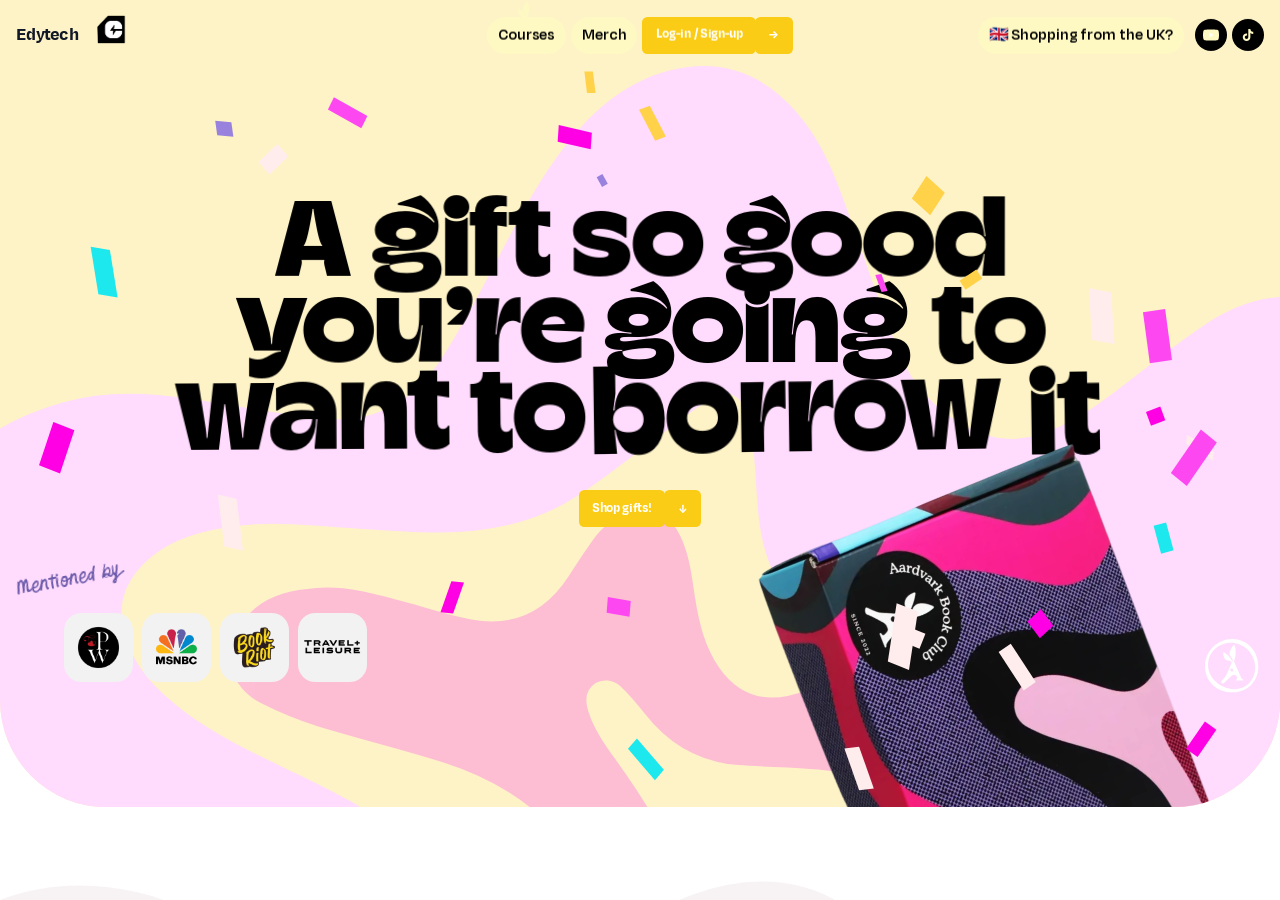
==== commit 202c8543: "Remove obsolete Instagram profile metadata" ====
--- a/courses/index.html
+++ b/courses/index.html
@@ -58,10 +58,6 @@
       "@type": "ImageObject",
       "url": "https://cdn.prod.website-files.com/696173cb00865d1b386e4af8/696179694070e2fa9eca375f_logo.svg"
     },
-    "sameAs": [
-      "https://www.instagram.com/aardvarkbookclub",
-      "https://twitter.com/aardvarkbookclub"
-    ]
   },
   "offers": [
     {
--- a/css/54934.css
+++ b/css/54934.css
@@ -2351,3 +2351,15 @@
 .footer .footer__top-form .form__submit-group .button-alt { --button-alt-color: #111827; --button-alt-color-background: #fff; }
 .footer .button-social { --button-social-color: #111827; --button-social-color-background: #fff; }
 .footer .footer__top-form .form__input { color: #111827; background-color: #fff; }
+
+
+/* Edytech identity assets and accessible social controls */
+.header__title-link { display: flex; align-items: center; gap: .6rem; text-decoration: none; white-space: nowrap; }
+.header__brand-name { color: #111827; font-size: clamp(1.1rem, 1.4vw, 1.45rem); font-weight: 800; letter-spacing: -.04em; }
+.header__title-logo { width: 3.25rem; height: 3.25rem; object-fit: contain; }
+.transition__logo-svg image { width: 100%; height: 100%; }
+.button-social[data-wf--button-social-youtube--variant="big"] { width: 3.625em; height: 3.625em; }
+.button-social[data-wf--button-social-youtube--variant="big"] .button-social__icon { width: 1.875em; height: 1.875em; }
+.page-wrapper:has(.policy-page) .header__menu-toggle .button-alt { --button-alt-color: #fff; --button-alt-color-background: transparent; }
+.page-wrapper:has(.policy-page) .header__menu-toggle .button-alt__icon,
+.page-wrapper:has(.policy-page) .header__menu-toggle .button-alt__icon path { color: #fff; stroke: #fff; }
--- a/css/54934.css
+++ b/css/54934.css
@@ -2351,3 +2351,15 @@
 .footer .footer__top-form .form__submit-group .button-alt { --button-alt-color: #111827; --button-alt-color-background: #fff; }
 .footer .button-social { --button-social-color: #111827; --button-social-color-background: #fff; }
 .footer .footer__top-form .form__input { color: #111827; background-color: #fff; }
+
+
+/* Edytech identity assets and accessible social controls */
+.header__title-link { display: flex; align-items: center; gap: .6rem; text-decoration: none; white-space: nowrap; }
+.header__brand-name { color: #111827; font-size: clamp(1.1rem, 1.4vw, 1.45rem); font-weight: 800; letter-spacing: -.04em; }
+.header__title-logo { width: 3.25rem; height: 3.25rem; object-fit: contain; }
+.transition__logo-svg image { width: 100%; height: 100%; }
+.button-social[data-wf--button-social-youtube--variant="big"] { width: 3.625em; height: 3.625em; }
+.button-social[data-wf--button-social-youtube--variant="big"] .button-social__icon { width: 1.875em; height: 1.875em; }
+.page-wrapper:has(.policy-page) .header__menu-toggle .button-alt { --button-alt-color: #fff; --button-alt-color-background: transparent; }
+.page-wrapper:has(.policy-page) .header__menu-toggle .button-alt__icon,
+.page-wrapper:has(.policy-page) .header__menu-toggle .button-alt__icon path { color: #fff; stroke: #fff; }
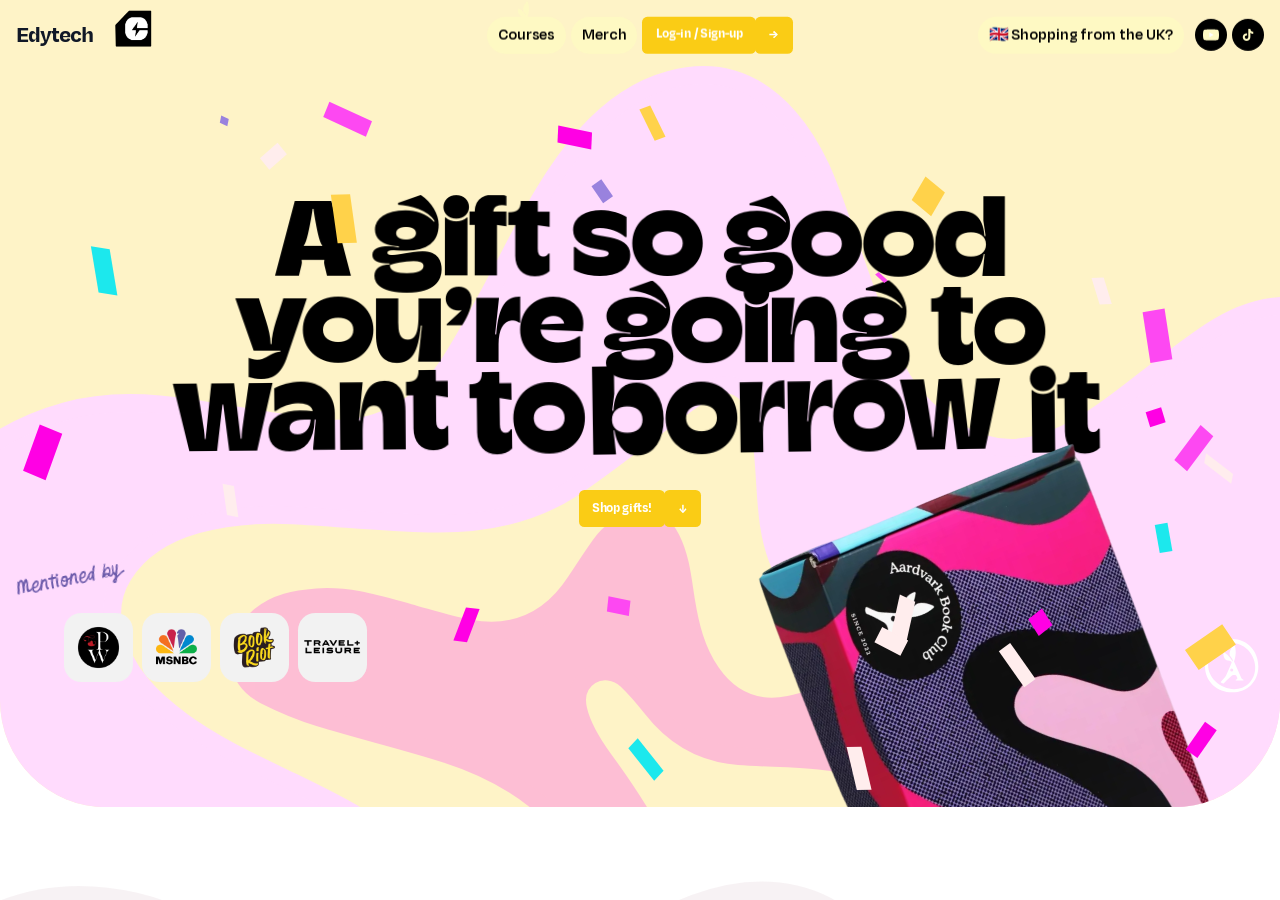
==== commit 3c75d0ef: "Pause Aardvark footer signup and update Edytech logo (courses/index.html)" ====
--- a/courses/index.html
+++ b/courses/index.html
@@ -131,7 +131,7 @@
     --faq-bg: var(--faq-color-merch-green);
     --faq-bg-soft: var(--faq-color-merch-green-soft);
   }
-</style></head><body data-barba="wrapper" data-scrolling-started="false" class="is--gifting"><div class="w-embed"><link rel="stylesheet" href="/css/54934.css"></div><div data-transition-wrap="" class="transition"><div class="transition__shape"><svg xmlns="http://www.w3.org/2000/svg" viewBox="0 0 1080 1080" fill="none" preserveAspectRatio="none" class="transition__svg"><path d="M66.858-19C57.597 196.452 127.164 482.585 206.5 464.5c125.428-28.592 52.293-293.51 200.001-339 568.234-175-241.425 712.6 15.5 803.02C645 1007 629.398 499 810.5 499c113.398 0 106.54 189.465 164.235 429.52 48.005 199.72 89.415 213.09 105.265 173.78" stroke="currentColor" stroke-width="70%" stroke-linecap="round" stroke-linejoin="round"></path></svg></div><div data-load-reset="" data-transition-logo="" class="transition__logo"><svg xmlns="http://www.w3.org/2000/svg" fill="none" viewBox="0 0 300 300" width="100%" class="transition__logo-svg"><image href="/images/edytech-logo-white.png" x="0" y="0" width="300" height="300" preserveAspectRatio="xMidYMid meet"/></svg></div></div><div data-barba="container" class="page-wrapper"><header data-load-reset="" data-header="" class="header"><div class="header__inner"><div class="header__title"><a href="/" class="header__title-link w-inline-block"><span class="header__brand-name">Edytech</span><img width="52" height="52" alt="Edytech logo" src="/images/edytech-logo-black.png" loading="eager" class="header__title-logo"></a></div><nav class="header__nav"><ul role="list" class="header__nav-list w-list-unstyled"><li class="header__nav-list-item"><a data-barba-update="" data-button="" href="/courses" aria-current="page" class="button w-inline-block w--current"><span class="button__bg"></span><span class="button__inner"><span data-button-text="" class="button__text">Courses</span></span></a></li><li class="header__nav-list-item"><a data-barba-update="" data-button="" href="/merch" class="button w-inline-block"><span class="button__bg"></span><span class="button__inner"><span data-button-text="" class="button__text">Merch</span></span></a></li><li class="header__nav-list-item"><a data-button-alt="" data-wf--button-alt--variant="base" href="https://app.aardvarkbookclub.com/books?_gl=1*1em9wlw*_ga*NjU3MTczMzQzLjE3ODA3NzYzNzY.*_ga_RSQ4DLMTLL*czE3ODE4MjY2NTEkbzMkZzAkdDE3ODE4MjY2NTEkajYwJGwwJGgw" target="_blank" class="button-alt w-inline-block"><span class="button-alt__text-wrap"><span class="button-alt__bg"></span><span class="button-alt__text-outer"><span data-button-alt-text="" class="button-alt__text">Log-in / Sign-up</span></span></span><span class="button-alt__icon-wrap"><span class="button-alt__bg"></span><span class="button-alt__icon-outer"><svg xmlns="http://www.w3.org/2000/svg" width="100%" viewBox="0 0 14 13" fill="none" aria-hidden="true" class="button-alt__icon"><path d="M13.58 5.66v.845l-5.994 5.66-1.71-2.063a61.427 61.427 0 0 1 4.265-2.988l-.02-.078c-1.828.196-4.107.294-6.387.294H0V4.835h3.734c2.28 0 4.56.098 6.387.294l.02-.059a67.638 67.638 0 0 1-4.265-3.006L7.586 0l5.994 5.66Z" fill="currentColor"></path></svg></span></span></a></li></ul></nav><div class="header__sub"><ul role="list" class="header__sub-list w-list-unstyled"><li class="header__sub-list-item"><a data-button="" href="https://www.aardvarkbookclub.co.uk/" target="_blank" class="button w-inline-block"><span class="button__bg"></span><span class="button__inner"><span data-button-text="" class="button__text">🇬🇧 Shopping from the UK?</span></span></a></li><li class="header__sub-list-item"><div class="lang-switch"><div class="w-locales-list"><div role="list" class="locales-list w-locales-items"><div data-button="" role="listitem" class="w-locales-item"><a data-button-text="" hreflang="en" href="/courses" aria-current="page" class="link w--current">en</a></div></div></div></div></li><li class="header__sub-list-item"><span role="img" aria-label="YouTube (link coming soon)" title="YouTube link coming soon" data-wf--button-social-youtube--variant="base" class="button-social w-inline-block"><div class="button-social__inner"><span class="button-social__bg"></span><span class="button-social__icon-outer"><svg xmlns="http://www.w3.org/2000/svg" viewBox="0 0 24 24" fill="none" width="100%" class="button-social__icon"><path d="M23.5 6.2a3 3 0 0 0-2.1-2.1C19.5 3.6 12 3.6 12 3.6s-7.5 0-9.4.5A3 3 0 0 0 .5 6.2 31 31 0 0 0 0 12a31 31 0 0 0 .5 5.8 3 3 0 0 0 2.1 2.1c1.9.5 9.4.5 9.4.5s7.5 0 9.4-.5a3 3 0 0 0 2.1-2.1A31 31 0 0 0 24 12a31 31 0 0 0-.5-5.8Z" fill="currentColor"/><path d="m9.6 15.6 6.3-3.6-6.3-3.6v7.2Z" fill="#fff"/></svg></span></div><span class="u-screen-reader">YouTube</span></span></li><li class="header__sub-list-item"><a aria-label="Go to TikTok" data-wf--button-social-tiktok--variant="base" href="https://www.tiktok.com/@devicemaintenance383?_r=1&amp;_t=ZS-9AXkTVGCJJl" target="_blank" class="button-social w-inline-block" rel="noopener noreferrer"><div class="button-social__inner"><span class="button-social__bg"></span><span class="button-social__icon-outer"><svg xmlns="http://www.w3.org/2000/svg" viewBox="0 0 24 24" fill="none" width="100%" class="button-social__icon"><path d="M16.6 5.82A4.28 4.28 0 0 1 15.54 3h-3.09v12.4a2.59 2.59 0 0 1-2.59 2.5c-1.42 0-2.6-1.16-2.6-2.6 0-1.72 1.66-3.01 3.37-2.48V9.66c-3.45-.46-6.47 2.22-6.47 5.64 0 3.33 2.76 5.7 5.69 5.7 3.14 0 5.69-2.55 5.69-5.7V9.01a7.35 7.35 0 0 0 4.3 1.38V7.3s-1.88.09-3.24-1.48Z" fill="currentColor"></path></svg></span></div></a></li></ul></div><div class="header__menu-toggle"><button data-button-alt="" type="button" data-menu-toggle="" class="button-alt is--menu-toggle"><span class="button-alt__text-wrap"><span class="button-alt__bg"></span><span class="button-alt__text-outer"><span data-button-alt-text="" class="button-alt__text">Menu</span></span></span><span class="button-alt__icon-wrap"><span class="button-alt__bg"></span><span class="button-alt__icon-outer"><svg xmlns="http://www.w3.org/2000/svg" width="100%" fill="none" aria-hidden="true" class="button-alt__icon is--menu-toggle"><path stroke="currentColor" stroke-linecap="round" stroke-linejoin="round" stroke-width="2" d="M7 6h10M4 12h16H7m0 6h10"></path></svg></span></span></button></div></div></header><div data-menu="" data-lenis-prevent="" data-menu-open="" class="menu"><div class="menu__inner"><div class="menu__container"><div class="menu__bg"><svg xmlns="http://www.w3.org/2000/svg" width="100%" fill="none" viewBox="0 0 386 712" class="menu__bg-svg"><path fill="currentColor" d="M115.415-56.646c27.361-10.951 55.489-16.17 84.985-10.076 40.714 8.42 64.637 33.98 75.035 73.257 9.349 35.348 3.777 70.616-.769 105.961-4.86 37.766-10.042 75.565-12.734 113.514-1.993 28.09 5.481 54.869 20.638 79.162 14.419 23.106 34.405 37.375 61.693 41.433 30.041 4.465 59.172-.835 88.412-6.653 26.135-5.192 52.289-10.684 78.69-13.939 22.265-2.747 44.838-1.383 65.775 8.431 38.064 17.842 51.287 57.852 44.901 96.147-5.782 34.664-24.948 61.621-49.555 85.474-26.279 25.482-57.556 44.224-87.22 65.142-28.385 20.025-55.476 41.366-73.798 71.673-9.327 15.437-16.063 31.796-14.646 50.393 2.044 26.803 18.243 46.689 45.101 55.529a130 130 0 0 0 4.836 1.485l-139.704 55.662a1143 1143 0 0 1-16.076-9.954c-23.207-14.664-45.445-30.911-63.44-51.988-21.556-25.244-32.204-53.705-17.969-85.831 6.78-15.297 16.202-30.236 27.474-42.541 21.248-23.189 45.199-43.868 67.023-66.553 10.99-11.421 21.425-24.013 29.233-37.716 15.33-26.925 5.653-54.263-21.962-68.343-17.177-8.762-35.531-13.481-54.297-17.195-27.909-5.514-56.046-10.232-83.497-17.516-15.707-4.173-31.138-11.277-45.104-19.692-22.108-13.327-29.728-34.941-28.254-60.155 1.445-24.649 11.284-46.711 20.765-68.939 5.78-13.545 11.193-27.25 16.537-40.967 1.371-3.514 2.093-7.336 2.693-11.083 3.859-24.009-7.353-38.23-31.777-36.443-20.635 1.512-40.986 6.805-61.477 10.321-25.248 4.332-50.38 9.871-75.818 12.53-15.074 1.576-29.77 1.044-44.109-1.173V63.588q.326-.19.651-.383c28.317-16.804 55.126-36.258 81.9-55.513 33.66-24.207 67.019-48.8 105.864-64.338"></path></svg></div><div class="menu__content"><header class="menu__header"><a href="/" class="menu__header-title-link w-inline-block"><img width="234" height="59" alt="Aardvark Book Club Logo" src="/images/696179694070e2fa9eca375f_logo.svg" loading="eager" class="menu__header-title-logo"></a><div class="menu__close"><button data-button-alt="" type="button" data-menu-close="" class="button-alt is--menu-toggle"><span class="button-alt__icon-wrap"><span class="button-alt__bg"></span><span class="button-alt__icon-outer"><svg xmlns="http://www.w3.org/2000/svg" width="100%" fill="none" aria-hidden="true" class="button-alt__icon is--menu-toggle"><path fill="currentColor" d="m12 13.4-4.9 4.9a.95.95 0 0 1-.7.275.95.95 0 0 1-.7-.275.95.95 0 0 1-.275-.7q0-.425.275-.7l4.9-4.9-4.9-4.9a.95.95 0 0 1-.275-.7q0-.425.275-.7a.95.95 0 0 1 .7-.275q.425 0 .7.275l4.9 4.9 4.9-4.9a.95.95 0 0 1 .7-.275q.425 0 .7.275a.95.95 0 0 1 .275.7.95.95 0 0 1-.275.7L13.4 12l4.9 4.9a.95.95 0 0 1 .275.7.95.95 0 0 1-.275.7.95.95 0 0 1-.7.275.95.95 0 0 1-.7-.275z"></path></svg></span></span></button></div></header><nav class="menu__nav"><ul role="list" class="menu__nav-list w-list-unstyled"><li class="menu__nav-list-item"><a data-button="" href="/courses" aria-current="page" class="button w-inline-block w--current"><span class="button__bg"></span><span class="button__inner"><span data-button-text="" class="button__text">Courses</span></span></a></li><li class="menu__nav-list-item"><a data-button="" href="/merch" class="button w-inline-block"><span class="button__bg"></span><span class="button__inner"><span data-button-text="" class="button__text">Merch</span></span></a></li></ul></nav><footer class="menu__footer"><div class="menu__sub"><ul role="list" class="menu__sub-list w-list-unstyled"><li class="header__sub-list-item"><div class="lang-switch"><div class="w-locales-list"><div role="list" class="locales-list w-locales-items"><div data-button="" role="listitem" class="w-locales-item"><a data-button-text="" hreflang="en" href="/courses" aria-current="page" class="link w--current">en</a></div></div></div></div></li><li class="menu__sub-list-item"><span role="img" aria-label="YouTube (link coming soon)" title="YouTube link coming soon" data-wf--button-social-youtube--variant="base" class="button-social w-inline-block"><div class="button-social__inner"><span class="button-social__bg"></span><span class="button-social__icon-outer"><svg xmlns="http://www.w3.org/2000/svg" viewBox="0 0 24 24" fill="none" width="100%" class="button-social__icon"><path d="M23.5 6.2a3 3 0 0 0-2.1-2.1C19.5 3.6 12 3.6 12 3.6s-7.5 0-9.4.5A3 3 0 0 0 .5 6.2 31 31 0 0 0 0 12a31 31 0 0 0 .5 5.8 3 3 0 0 0 2.1 2.1c1.9.5 9.4.5 9.4.5s7.5 0 9.4-.5a3 3 0 0 0 2.1-2.1A31 31 0 0 0 24 12a31 31 0 0 0-.5-5.8Z" fill="currentColor"/><path d="m9.6 15.6 6.3-3.6-6.3-3.6v7.2Z" fill="#fff"/></svg></span></div><span class="u-screen-reader">YouTube</span></span></li><li class="menu__sub-list-item"><a aria-label="Go to TikTok" data-wf--button-social-tiktok--variant="base" href="https://www.tiktok.com/@devicemaintenance383?_r=1&amp;_t=ZS-9AXkTVGCJJl" target="_blank" class="button-social w-inline-block" rel="noopener noreferrer"><div class="button-social__inner"><span class="button-social__bg"></span><span class="button-social__icon-outer"><svg xmlns="http://www.w3.org/2000/svg" viewBox="0 0 24 24" fill="none" width="100%" class="button-social__icon"><path d="M16.6 5.82A4.28 4.28 0 0 1 15.54 3h-3.09v12.4a2.59 2.59 0 0 1-2.59 2.5c-1.42 0-2.6-1.16-2.6-2.6 0-1.72 1.66-3.01 3.37-2.48V9.66c-3.45-.46-6.47 2.22-6.47 5.64 0 3.33 2.76 5.7 5.69 5.7 3.14 0 5.69-2.55 5.69-5.7V9.01a7.35 7.35 0 0 0 4.3 1.38V7.3s-1.88.09-3.24-1.48Z" fill="currentColor"></path></svg></span></div></a></li></ul></div><div class="menu__login"><a data-button-alt="" data-wf--button-alt--variant="base" href="https://app.aardvarkbookclub.com/books?_gl=1*1em9wlw*_ga*NjU3MTczMzQzLjE3ODA3NzYzNzY.*_ga_RSQ4DLMTLL*czE3ODE4MjY2NTEkbzMkZzAkdDE3ODE4MjY2NTEkajYwJGwwJGgw" target="_blank" class="button-alt w-inline-block"><span class="button-alt__text-wrap"><span class="button-alt__bg"></span><span class="button-alt__text-outer"><span data-button-alt-text="" class="button-alt__text">Log-in / Sign-up</span></span></span><span class="button-alt__icon-wrap"><span class="button-alt__bg"></span><span class="button-alt__icon-outer"><svg xmlns="http://www.w3.org/2000/svg" width="100%" viewBox="0 0 14 13" fill="none" aria-hidden="true" class="button-alt__icon"><path d="M13.58 5.66v.845l-5.994 5.66-1.71-2.063a61.427 61.427 0 0 1 4.265-2.988l-.02-.078c-1.828.196-4.107.294-6.387.294H0V4.835h3.734c2.28 0 4.56.098 6.387.294l.02-.059a67.638 67.638 0 0 1-4.265-3.006L7.586 0l5.994 5.66Z" fill="currentColor"></path></svg></span></span></a><a data-button="" href="https://www.aardvarkbookclub.co.uk/" target="_blank" class="button w-inline-block"><span class="button__bg"></span><span class="button__inner"><span data-button-text="" class="button__text">🇬🇧 Shopping from the UK?</span></span></a></div></footer></div></div><div class="menu__backdrop"></div></div></div><main class="main"><section data-hero-gift="" class="hero-xs is--bg-pale-pink"><div class="hero-xs__container u-container"><div class="hero-xs__inner is--gifting"><div data-hero-gift-easter-egg="" class="hero-xs__easter-egg is--gifting"><div data-pop-up="" data-wf--logo-pop-up--variant="left" class="pop-up"><button type="button" data-pop-up-button="" aria-label="Show Sign up" class="pop-up__button"><span class="pop-up__button-inner"><svg xmlns="http://www.w3.org/2000/svg" fill="none" viewBox="0 0 80 80" width="100%" class="pop-up__button-svg"><path fill="currentColor" d="m53.332 55.909-9.81-22.05c1.253-3.071 4.434-12.573 1.132-24.425a.845.845 0 0 0-.602-.6.82.82 0 0 0-.82.24c-.096.12-2.651 2.711-4.507 6.19-2.58 4.799-2.531 8.854.12 11.78 2.917 3.192 3.062 5.423 2.893 6.431l-.555.048c-.988-2.111-4.29-8.062-12.51-13.82a.734.734 0 0 0-.698-.072c-.242.096-.386.336-.41.576-.314 3.839.723 11.3 6.893 12.212 3.881.576 5.183 1.68 5.593 2.136-.121.816-.41 1.871-.989 3.239l-7.28 16.651h-.023a1.456 1.456 0 0 1-.12.288l-.097.192c-1.157 2.471-5.327 6.766-6.99 8.446-.41.431-.7.72-.796.84-.096.12-.385.575.169 1.175.771.84 3.182 1.895 4.315 1.104.337-.24.53-.48.747-.768.627-.816 4.001-4.559 9.424-9.261 0 0 1.76-2.184 4.435-2.52h1.616c1.205 0 2.169.288 2.723 1.512l.892 2.04c.844 1.943.844 2.998-2 3.454v1.296h11.642v-1.248c-2.363-.432-2.869-1.727-4.387-5.086Zm-13.233-7.27a2.284 2.284 0 0 1-2.29-2.28 2.284 2.284 0 0 1 2.29-2.279 2.284 2.284 0 0 1 2.29 2.28c0 1.247-1.037 2.279-2.29 2.279Z"></path><path fill="currentColor" fill-rule="evenodd" d="M40.922 0C63.522 0 80 18.401 80 41.1 80 63.8 63.522 80 40.922 80S0 63.8 0 41.1C0 18.402 18.321 0 40.922 0Zm22.857 15.697c-13.817-13.474-36.234-13.754-49.77 0C.473 29.45 2.035 50.379 15.852 63.853 29.67 77.327 52.823 79.81 66.36 66.055c13.537-13.754 11.237-36.884-2.58-50.358Z" clip-rule="evenodd"></path></svg></span></button><div class="pop-up__overlay"><div class="pop-up__overlay-inner"><div class="pop-up__overlay-bg-wrap"><div class="pop-up__overlay-ears"><svg xmlns="http://www.w3.org/2000/svg" fill="none" viewBox="0 0 44 45" width="100%" class="pop-up__overlay-left-ear"><path fill="currentColor" d="M1.335.198c.671-.316 1.5-.254 2.186.187C27.678 16.847 39.839 36.953 44 45h-6.048c-2.382-1.604-6.964-3.674-15.652-4.814C2.999 37.666-.665 14.174.09 2.04.152 1.28.589.515 1.335.198Z"></path></svg><svg xmlns="http://www.w3.org/2000/svg" fill="none" viewBox="0 0 29 80" width="100%" class="pop-up__overlay-right-ear"><path fill="currentColor" d="M19.388.879c.667-.771 1.647-1.018 2.559-.807.912.21 1.682.956 1.926 1.861C34.595 38.09 25.79 69.237 21.823 80h-4.188c-.17-4.22-2.739-13.318-10.975-22.064-8.493-9.099-8.88-21.913-1.063-37.23C11.221 9.603 19.091 1.266 19.388.879Z"></path></svg></div><div class="pop-up__overlay-bg"></div></div><div class="pop-up__overlay-content"><h3 class="pop-up__overlay-title u-heading-xs">Want to join the Club?</h3><div class="pop-up__overlay-content-action"><a data-button-alt="" data-wf--button-alt--variant="small" href="https://app.aardvarkbookclub.com/books?_gl=1*1em9wlw*_ga*NjU3MTczMzQzLjE3ODA3NzYzNzY.*_ga_RSQ4DLMTLL*czE3ODE4MjY2NTEkbzMkZzAkdDE3ODE4MjY2NTEkajYwJGwwJGgw" target="_blank" class="button-alt w-inline-block"><span class="button-alt__text-wrap"><span class="button-alt__bg"></span><span class="button-alt__text-outer"><span data-button-alt-text="" class="button-alt__text">Sign-up now!</span></span></span><span class="button-alt__icon-wrap"><span class="button-alt__bg"></span><span class="button-alt__icon-outer"><svg xmlns="http://www.w3.org/2000/svg" width="100%" viewBox="0 0 14 13" fill="none" aria-hidden="true" class="button-alt__icon"><path d="M13.58 5.66v.845l-5.994 5.66-1.71-2.063a61.427 61.427 0 0 1 4.265-2.988l-.02-.078c-1.828.196-4.107.294-6.387.294H0V4.835h3.734c2.28 0 4.56.098 6.387.294l.02-.059a67.638 67.638 0 0 1-4.265-3.006L7.586 0l5.994 5.66Z" fill="currentColor"></path></svg></span></span></a></div></div></div><div class="pop-up__overlay-target-zone"></div></div></div></div><div class="hero-xs__content"><h1 data-hero-gift-title="" class="hero-xs__title u-heading-xxl">A gift so good you’re going to want to borrow it</h1><div data-hero-gift-button="" class="hero-xs__action"><a data-barba-prevent="" data-button-alt="" href="#subscription" class="button-alt w-inline-block"><span class="button-alt__text-wrap"><span class="button-alt__bg"></span><span class="button-alt__text-outer"><span data-button-alt-text="" class="button-alt__text">Shop gifts!</span></span></span><span class="button-alt__icon-wrap"><span class="button-alt__bg"></span><span class="button-alt__icon-outer"><svg xmlns="http://www.w3.org/2000/svg" width="100%" viewBox="0 0 14 13" fill="none" aria-hidden="true" class="button-alt__icon"><path d="M13.58 5.66v.845l-5.994 5.66-1.71-2.063a61.427 61.427 0 0 1 4.265-2.988l-.02-.078c-1.828.196-4.107.294-6.387.294H0V4.835h3.734c2.28 0 4.56.098 6.387.294l.02-.059a67.638 67.638 0 0 1-4.265-3.006L7.586 0l5.994 5.66Z" fill="currentColor"></path></svg></span></span></a></div></div><div class="hero-xs__add-on"><div class="gift__content-bottom"><div class="gift__content-handwritten-wrap"><div class="gift__content-handwritten-outer"><p data-hero-gift-text="" class="gift__content-handwritten u-handwritten-regular">Mentioned by</p></div></div><div data-hero-gift-logo="" class="gift__content-box-wrap"><div class="gift__content-box"><img src="/images/69b9b566693a6633673acc40_logo-pw.webp" loading="lazy" width="104" height="104" alt="logo-pw" class="gift__content-box-img"></div><div class="gift__content-box"><img src="/images/69b9b5b7ac5a698bb7f76e69_logo-msnbc.webp" loading="lazy" width="104" height="104" alt="logo-msnbc" class="gift__content-box-img"></div><div class="gift__content-box"><img src="/images/69b9b5c57abe05306fcadf78_logo-book-riot.webp" loading="lazy" width="104" height="104" alt="logo-book-riot" class="gift__content-box-img"></div><div class="gift__content-box"><img src="/images/69b9b5d24cc9818e2945bf06_logo-travel-leisure.webp" loading="lazy" width="104" height="104" alt="logo-travel-leisure" class="gift__content-box-img"></div></div></div></div><div class="hero-xs__visual"><img class="hero-xs__visual-img" src="/images/69b9afc474f523151b7c0941_package-visual.webp" width="627" height="785" alt="Aardvark Book Club Box" data-hero-gift-visual="" sizes="(max-width: 767px) 100vw, 627px" loading="eager" srcset="/images/69b9afc474f523151b7c0941_package-visual-p-500.webp 500w, /images/69b9afc474f523151b7c0941_package-visual-p-800.webp 800w, /images/69b9afc474f523151b7c0941_package-visual-p-1080.webp 1080w, /images/69b9afc474f523151b7c0941_package-visual.webp 1260w"><img data-hero-gift-visual-mobile="" class="hero-xs__visual-img-mobile" src="/images/69eca6a3b5b2a522cfa542cf_gift-visual-mobile.webp" width="1062" height="708" alt="Stack of colorful books with a pink and purple gift box tied with a purple ribbon on top." sizes="(max-width: 1062px) 100vw, 1062px" loading="eager" srcset="/images/69eca6a3b5b2a522cfa542cf_gift-visual-mobile-p-500.webp 500w, /images/69eca6a3b5b2a522cfa542cf_gift-visual-mobile-p-800.webp 800w, /images/69eca6a3b5b2a522cfa542cf_gift-visual-mobile.webp 1062w"></div></div></div><div data-hero-gift-bg="" data-load-reset="" class="hero-xs__bg"><svg xmlns="http://www.w3.org/2000/svg" fill="none" viewBox="0 0 1920 1200" data-background-animation="" data-background-animation-small="" class="hero-xs__bg-svg is--desktop"><path d="M986.017 114.878c71.133-20.988 130.263-.885 179.653 52.169 44.43 47.753 65.31 107.926 87.88 167.358 24.11 63.504 47.74 127.331 75.41 189.3 20.49 45.872 54.76 81.719 99.03 107.196 42.12 24.229 85.56 29.875 131.9 13.315 51.02-18.235 92.4-51.066 133.51-84.806 36.76-30.143 73.29-60.778 112.09-88.097 32.72-23.042 69.38-39.875 110.57-42.038 74.89-3.934 129.34 47.896 151.49 113.516 20.05 59.401 12.56 117.928-6.1 176.147-19.92 62.187-53.37 117.973-82.45 175.827-27.82 55.372-52.5 111.725-55.85 174.815-1.69 32.13 1.47 63.53 19.33 91.6 25.76 40.45 67.96 58.12 117.65 49.44 26.07-4.55 50.39-13.5 73.87-24.48V1378h-427.87c-48.62-22.03-83.51-56.97-87.77-114.59-2.19-29.77.07-61.2 7.46-90.04 13.93-54.35 34.23-107.02 49.49-161.06 7.69-27.21 13.52-55.795 14.28-83.918 1.48-55.253-36.73-90.129-92.02-89.061-34.39.656-67.24 8.665-99.88 18.6-48.55 14.791-96.78 31.025-146.1 42.646-28.22 6.641-58.47 8.442-87.52 6.945-45.99-2.379-76.15-29.978-95.03-70.887-18.46-39.997-21.53-82.982-25.3-125.925-2.29-26.171-5.3-52.283-8.43-78.359-.79-6.681-2.87-13.301-5.08-19.701-14.11-41.019-43.71-53.966-80.63-30.619-31.2 19.729-58.768 45.169-88.052 67.929-36.08 28.045-70.964 57.893-108.748 83.464-63.359 42.88-136.145 56.693-211.045 56.732-68.363.038-136.701-5.048-205.073-6.806-48.242-1.248-96.203 3.354-142.431 17.631-44.739 13.827-83.877 36.836-108.581 78.82-16.278 27.674-19.172 57.177-10.541 87.871 16.34 58.078 57.143 96.278 104.746 129.138 52.599 36.31 111.227 60.76 168.968 86.98 58.258 26.46 116.39 53.14 166.79 93.44 31.356 25.07 59.042 53.62 77.213 90.08a211 211 0 0 1 4.963 10.69H295.012c-25.479-14.54-52.287-26.85-79.393-38.81-62.56-27.62-125.805-54.02-186.646-85.1-76.826-39.24-132.303-100.58-166.311-180.18-27.334-63.97-28.015-130.02-8.046-195.676 37.03-121.762 115.19-204.618 238.13-241.983 62.767-19.073 127.106-17.171 191.421-9.006 60.212 7.649 120.25 16.87 180.598 23.171 88.365 9.224 156.164-27.119 201.373-101.786 30.422-50.247 56.245-103.395 82.181-156.202 32.602-66.388 64.408-133.131 112.46-190.239 33.841-40.235 73.707-72.099 125.238-87.311" fill="#FFDBFD" stroke="#FFDBFD"></path><path d="M919.373 791.208c26.537-8.141 45.84-.854 59.061 23.739 15.314 28.482 18.789 60.214 24.616 91.266 7.22 38.499 17.34 75.698 41.06 108.077 29.78 40.66 70.41 56.01 118.01 45.04 32.24-7.41 63.33-21.43 93.62-35.34 31.83-14.6 63.12-29.557 98.14-35.086 68.39-10.78 124.18 38.916 138.68 97.146 10.04 40.3 7.39 80.65 3.87 121.35-4.44 51.29-9.96 102.67-10.63 154.04-.08 5.57.07 11.1.43 16.56h-127.3c-1.1-11.92-1.47-24.11-1.22-36.55.66-33.4 1.94-67.01-.9-100.19-3.74-43.5-26.56-75.08-70.29-86.53-25.2-6.61-51.3-11.26-77.26-13.04-40.16-2.76-80.58-1.58-120.82-3.42-54.25-2.48-97.852-26.28-132.194-68.08-12.026-14.62-24.753-28.92-38.768-41.58-15.745-14.24-39.119-15.44-54.309-5.28-17.079 11.43-23.025 29.02-17.259 51.41 7.282 28.28 23.533 51.67 41.009 74.3 39.623 51.28 76.691 104.07 103.552 163.48 9.759 21.57 18.329 43.39 25.609 65.48H903.852c-7.711-23.23-18.464-45.72-31.351-67.72-50.489-86.2-128.507-135.79-221.809-163.1-63.377-18.55-128.261-32-191.925-49.67-28.586-7.93-56.724-18.77-83.531-31.51-50.241-23.87-52.232-80.242-11.213-117.824 23.7-21.71 54.384-27.953 85.44-31.18 47.996-4.981 93.414 8.362 139.137 19.587 30.319 7.452 60.426 16.46 91.181 21.215 68.738 10.615 121.151-15.682 157.375-74.877 11.805-19.305 23.595-38.647 36.356-57.323 11.235-16.43 26.225-28.371 45.861-34.39" fill="#FD48F2" stroke="#FD48F2" opacity="0.3"></path></svg><svg xmlns="http://www.w3.org/2000/svg" fill="none" viewBox="0 0 402 705" class="hero-xs__bg-svg is--mobile"><path d="M307.045 382.471c22.723-2.211 39.429 7.302 51.274 26.209 10.657 17.017 13.474 36.42 16.842 55.697 3.598 20.598 7.032 41.265 11.796 61.606 3.527 15.056 11.805 27.885 23.708 38.159 11.323 9.771 24.126 14.002 39.098 11.689 1.94-.3 3.851-.671 5.737-1.101v63.719a36.5 36.5 0 0 0-5.685-1.447c-10.435-1.8-20.829-1.288-31.275-.181-15.534 1.65-31.059 3.754-46.641 4.402-8.917.367-18.167-.846-26.861-2.986-13.764-3.392-21.277-13.488-24.608-26.952-3.254-13.162-1.684-26.334-.329-39.535.826-8.045 1.435-16.112 2.006-24.177.147-2.065-.096-4.188-.392-6.251-1.883-13.219-10.078-18.853-22.597-13.941-10.576 4.151-20.388 10.24-30.563 15.418-12.536 6.381-24.815 13.377-37.723 18.911-21.644 9.281-44.45 9.226-67.094 4.886-20.667-3.961-41.029-9.469-61.595-13.974-14.51-3.18-29.276-4.576-44.08-2.947-14.328 1.58-27.496 6.262-37.404 17.518-6.528 7.419-9.117 16.17-8.292 25.95 1.565 18.504 11.68 32.423 24.16 45.122 13.79 14.033 30.091 24.831 46.022 36.113 16.074 11.382 32.096 22.827 44.99 37.938 6.102 7.15 11.442 14.787 15.135 23.347l-100.749 6.489c-10.596-14.15-24.549-24.41-38.906-34.351-17.306-11.985-34.891-23.64-51.477-36.569-20.943-16.328-34.15-38.094-39.805-64.131-4.545-20.926-.913-40.933 8.939-59.619 18.27-34.656 46.711-55.161 86.046-59.312 20.082-2.118 39.42 2.195 58.387 8.401 17.758 5.81 35.371 12.087 53.248 17.499 26.175 7.922 48.782.876 66.787-19.068 12.116-13.421 23.011-27.987 33.92-42.443 13.712-18.174 27.205-36.502 45.049-50.973 12.568-10.196 26.471-17.511 42.932-19.115" fill="#FFDBFD" stroke="#FFDBFD"></path><path d="M247.599 583.043c8.495-.919 13.907 2.406 16.475 10.608 2.974 9.5 2.18 19.294 2.138 29.019-.056 12.057.842 23.891 6.131 35.058 6.641 14.019 18.03 21.021 33.056 20.473 10.178-.366 20.389-2.8 30.356-5.242 10.47-2.567 20.798-5.269 31.705-4.905 21.298.715 35.276 18.98 36.276 37.424.532 9.816-1.208 19.205-3.598 28.521h-46.811c-1.64-8.521-6.799-15.397-15.866-19.732-7.232-3.462-14.854-6.386-22.598-8.433-11.978-3.168-24.266-5.158-36.324-8.053-16.255-3.901-28.051-13.631-36.004-28.26-2.785-5.12-5.802-10.183-9.303-14.825-3.932-5.218-10.929-6.938-16.11-4.751-5.827 2.464-8.646 7.436-8.204 14.537.557 8.973 4.111 16.988 8.079 24.845 7.322 14.489 14.074 29.183 18.85 44.672h-33.782c-10.618-27.221-30.754-45.799-56.37-58.961-18.08-9.29-36.913-17.128-55.13-26.168-8.181-4.058-16.056-8.97-23.42-14.378-13.8-10.136-11.126-27.292 3.457-36.269 8.426-5.186 18.064-5.29 27.64-4.461 14.798 1.283 27.752 7.956 40.921 14.006 8.732 4.014 17.309 8.487 26.33 11.712 20.162 7.203 37.535 2.299 51.925-13.491 4.69-5.149 9.377-10.311 14.32-15.215 4.351-4.313 9.576-7.052 15.861-7.731" fill="#FD48F2" stroke="#FD48F2" opacity="0.3"></path></svg></div><div class="hero-xs__overlay"><svg xmlns="http://www.w3.org/2000/svg" fill="none" viewBox="0 0 1920 1200" width="100%" data-hero-gift-svg-overlay="" class="hero-xs__overlay-svg is--desktop"><path fill="#ff00e4" d="m885.163 220.754 1.251-23.576-47.31-10.029-1.25 23.577z"></path><path fill="#ffeded" d="m1332.5 989.793 31.21 12.057 12.29-85.92-31.22-12.055z"></path><path fill="#fd48f2" d="m546.503 198.846 8.617-21.272-58.717-27.279-8.617 21.271z"></path><path fill="#1ce8ed" d="m147.956 433.987 26.908 4.654-10.435-66.52-26.908-4.654z"></path><path fill="#ffd24a" d="m1415.28 284.58-25.8-22.867-19.8 31.544 25.8 22.867z"></path><path fill="#fd48f2" d="m1724.63 535.372 30.78-3.708-7.64-71.083-30.78 3.708z"></path><path fill="#ffeded" d="m1640.9 502.644 31.49 4.159-8.27-71.89-31.5-4.159z"></path><path fill="#ff00e4" d="m1824.13 1093.7-16.73-12.11-27.91 39.71 16.73 12.11z"></path><path fill="#9982de" d="m904.742 304.695 14.7-10.398-17.503-25.311-14.699 10.398z"></path><path fill="#ffd24a" d="m546.147 354.07 26.802-1.435-11.304-67.072-26.802 1.435zM1814.23 879.834l-19.87-27.545-50.93 37.284 19.87 27.545z"></path><path fill="#1ce8ed" d="m1740.87 823.925 17.26-3.614-8.21-38.399-17.26 3.614z"></path><path fill="#ffeded" d="m337.185 812.583 26.519 5.54-9.482-73.117-26.519-5.54z"></path><path fill="#ffd24a" d="m981.338 203.873 14.826-5.119-20.128-42.879-14.826 5.119z"></path><path fill="#ff00e4" d="m1747.38 629.403-7-20.182-20.83 7.795 7 20.182z"></path><path fill="#ffeded" d="m1536.17 1027.68 16.37-12.24-37.14-52.031-16.36 12.242z"></path><path fill="#fd48f2" d="m1325.15 462.658 14.3-4.359-20.28-39.018-14.3 4.359z"></path><path fill="#1ce8ed" d="m981.55 1165.18 12.742-14.7-38.041-44.62-12.742 14.7z"></path><path fill="#ff00e4" d="m1586.59 954.917-24.89-33.673-27.2 25.219 24.89 33.673z"></path><path fill="#ffeded" d="m1323.9 1028.17 13.23-25.11-42.83-22.897-13.23 25.107zM1876.68 749.938l3.31-16.127-44.33-35.137-3.31 16.127z"></path><path fill="#9982de" d="m350.15 205.459-3-21.893-24.427-2.369 2.999 21.893z"></path><path fill="#fd48f2" d="m942.163 921.775 2.752-21.492-31.016-7.047-2.752 21.491z"></path><path fill="#ffeded" d="m431.457 233.092-15.614-18.043-27.082 25.735 15.614 18.043z"></path><path fill="#ff00e4" d="m63.688 696.287 31.02 11.959 20.77-63.863-31.02-11.959zM656.596 909.095l18.613 1.747 15.744-45.654-18.614-1.747z"></path><path fill="#ffeded" d="m1287.28 1176.32 20.09-1.48-17.34-57.83-20.09 1.48z"></path><path fill="#fd48f2" d="m1824 661.696-22.79-18.928-43.72 62.381 22.79 18.928z"></path></svg><svg xmlns="http://www.w3.org/2000/svg" fill="none" viewBox="0 0 402 705" width="100%" data-hero-gift-svg-overlay="" class="hero-xs__overlay-svg is--mobile"><path fill="#ff00e4" d="m198.697 162.278.558-10.524-21.119-4.477-.558 10.525z"></path><path fill="#ffeded" d="m398.383 505.572 13.932 5.381 5.486-38.353-13.932-5.381z"></path><path fill="#fd48f2" d="m47.522 152.497 3.846-9.495-26.21-12.177-3.848 9.495z"></path><path fill="#1ce8ed" d="m207.437 199.749 6.562-4.642-7.813-11.298-6.562 4.641z"></path><path fill="#ffd24a" d="m47.362 221.789 11.964-.641-5.046-29.94-11.964.64zM241.629 154.742l6.618-2.285-8.985-19.141-6.618 2.285z"></path><path fill="#fd48f2" d="m395.104 270.262 6.384-1.946-9.054-17.417-6.384 1.946z"></path><path fill="#ffeded" d="m241.723 583.866 5.688-6.563-16.981-19.921-5.688 6.563z"></path><path fill="#ff00e4" d="m394.545 522.704 5.909-11.208-19.12-10.223-5.909 11.208z"></path><path fill="#9982de" d="m224.141 475.209 1.228-9.594-13.845-3.146-1.229 9.594z"></path><path fill="#ffd24a" d="m96.666 469.548 8.309.78 7.027-20.38-8.308-.779z"></path><path fill="#1ce8ed" d="m378.198 588.834 8.968-.66-7.741-25.812-8.968.661zM333.261 475.209l10.025-1.566-3.949-28.883-10.025 1.566z"></path><path fill="#ffeded" d="m349.171 402.478 10.153-3.056-12.871-33.667-10.153 3.056z"></path></svg></div></section><section id="subscription" class="subscription"><div class="subscription__container u-container"><div class="subscription__inner"><div class="subscription__header"><h2 class="subscription__title u-heading-l">Our subscriptions</h2></div><div class="subscription__content"><div data-tabs="" class="tabs"><div class="tabs__panel-wrap w-dyn-list"><div role="list" class="tabs__panel w-dyn-items"><div data-tabs-panel="" role="listitem" class="tabs__panel-inner w-dyn-item"><div class="tabs__panel-row"><div class="tabs__panel-collection w-dyn-list"><div role="list" class="tabs__panel-list w-dyn-items"><div role="listitem" class="tabs__panel-item w-dyn-item"><div data-hover="" class="subscription__box"><div class="subscription__box-bg"><div class="subscription__box-bg-ears"><svg xmlns="http://www.w3.org/2000/svg" fill="none" viewBox="0 0 44 45" width="100%" class="subscription__box-bg-left-ear"><path fill="currentColor" d="M1.335.198c.671-.316 1.5-.254 2.186.187C27.678 16.847 39.839 36.953 44 45h-6.048c-2.382-1.604-6.964-3.674-15.652-4.814C2.999 37.666-.665 14.174.09 2.04.152 1.28.589.515 1.335.198Z"></path></svg><svg xmlns="http://www.w3.org/2000/svg" fill="none" viewBox="0 0 29 80" width="100%" class="subscription__box-bg-right-ear"><path fill="currentColor" d="M19.388.879c.667-.771 1.647-1.018 2.559-.807.912.21 1.682.956 1.926 1.861C34.595 38.09 25.79 69.237 21.823 80h-4.188c-.17-4.22-2.739-13.318-10.975-22.064-8.493-9.099-8.88-21.913-1.063-37.23C11.221 9.603 19.091 1.266 19.388.879Z"></path></svg></div></div><div class="subscription__box-content"><h3 class="subscription__box-title u-heading-s">1-Month Subscription (3-books)</h3><span class="subscription__box-price u-paragraph-medium">$37.99</span><div class="subscription__box-action"><a data-button-alt="" data-wf--button-alt--variant="small" href="https://buy.stripe.com/8wM2aka35cgR1zy6os" class="button-alt w-inline-block"><span class="button-alt__text-wrap"><span class="button-alt__bg"></span><span class="button-alt__text-outer"><span data-button-alt-text="" class="button-alt__text">Buy gift!</span></span></span><span class="button-alt__icon-wrap"><span class="button-alt__bg"></span><span class="button-alt__icon-outer"><svg xmlns="http://www.w3.org/2000/svg" width="100%" viewBox="0 0 14 13" fill="none" aria-hidden="true" class="button-alt__icon"><path d="M13.58 5.66v.845l-5.994 5.66-1.71-2.063a61.427 61.427 0 0 1 4.265-2.988l-.02-.078c-1.828.196-4.107.294-6.387.294H0V4.835h3.734c2.28 0 4.56.098 6.387.294l.02-.059a67.638 67.638 0 0 1-4.265-3.006L7.586 0l5.994 5.66Z" fill="currentColor"></path></svg></span></span></a></div></div></div></div><div role="listitem" class="tabs__panel-item w-dyn-item"><div data-hover="" class="subscription__box"><div class="subscription__box-bg"><div class="subscription__box-bg-ears"><svg xmlns="http://www.w3.org/2000/svg" fill="none" viewBox="0 0 44 45" width="100%" class="subscription__box-bg-left-ear"><path fill="currentColor" d="M1.335.198c.671-.316 1.5-.254 2.186.187C27.678 16.847 39.839 36.953 44 45h-6.048c-2.382-1.604-6.964-3.674-15.652-4.814C2.999 37.666-.665 14.174.09 2.04.152 1.28.589.515 1.335.198Z"></path></svg><svg xmlns="http://www.w3.org/2000/svg" fill="none" viewBox="0 0 29 80" width="100%" class="subscription__box-bg-right-ear"><path fill="currentColor" d="M19.388.879c.667-.771 1.647-1.018 2.559-.807.912.21 1.682.956 1.926 1.861C34.595 38.09 25.79 69.237 21.823 80h-4.188c-.17-4.22-2.739-13.318-10.975-22.064-8.493-9.099-8.88-21.913-1.063-37.23C11.221 9.603 19.091 1.266 19.388.879Z"></path></svg></div></div><div class="subscription__box-content"><h3 class="subscription__box-title u-heading-s">3-Month Subscription (9 books)</h3><span class="subscription__box-price u-paragraph-medium">$113.99</span><div class="subscription__box-action"><a data-button-alt="" data-wf--button-alt--variant="small" href="https://buy.stripe.com/fZe6qA3EH2Ghcec28e" class="button-alt w-inline-block"><span class="button-alt__text-wrap"><span class="button-alt__bg"></span><span class="button-alt__text-outer"><span data-button-alt-text="" class="button-alt__text">Buy gift!</span></span></span><span class="button-alt__icon-wrap"><span class="button-alt__bg"></span><span class="button-alt__icon-outer"><svg xmlns="http://www.w3.org/2000/svg" width="100%" viewBox="0 0 14 13" fill="none" aria-hidden="true" class="button-alt__icon"><path d="M13.58 5.66v.845l-5.994 5.66-1.71-2.063a61.427 61.427 0 0 1 4.265-2.988l-.02-.078c-1.828.196-4.107.294-6.387.294H0V4.835h3.734c2.28 0 4.56.098 6.387.294l.02-.059a67.638 67.638 0 0 1-4.265-3.006L7.586 0l5.994 5.66Z" fill="currentColor"></path></svg></span></span></a></div></div></div></div><div role="listitem" class="tabs__panel-item w-dyn-item"><div data-hover="" class="subscription__box"><div class="subscription__box-bg"><div class="subscription__box-bg-ears"><svg xmlns="http://www.w3.org/2000/svg" fill="none" viewBox="0 0 44 45" width="100%" class="subscription__box-bg-left-ear"><path fill="currentColor" d="M1.335.198c.671-.316 1.5-.254 2.186.187C27.678 16.847 39.839 36.953 44 45h-6.048c-2.382-1.604-6.964-3.674-15.652-4.814C2.999 37.666-.665 14.174.09 2.04.152 1.28.589.515 1.335.198Z"></path></svg><svg xmlns="http://www.w3.org/2000/svg" fill="none" viewBox="0 0 29 80" width="100%" class="subscription__box-bg-right-ear"><path fill="currentColor" d="M19.388.879c.667-.771 1.647-1.018 2.559-.807.912.21 1.682.956 1.926 1.861C34.595 38.09 25.79 69.237 21.823 80h-4.188c-.17-4.22-2.739-13.318-10.975-22.064-8.493-9.099-8.88-21.913-1.063-37.23C11.221 9.603 19.091 1.266 19.388.879Z"></path></svg></div></div><div class="subscription__box-content"><h3 class="subscription__box-title u-heading-s">6-Month Subscription (18 books)</h3><span class="subscription__box-price u-paragraph-medium">$227.99</span><div class="subscription__box-action"><a data-button-alt="" data-wf--button-alt--variant="small" href="https://buy.stripe.com/dR69CMgrt4Op7XWcN7" class="button-alt w-inline-block"><span class="button-alt__text-wrap"><span class="button-alt__bg"></span><span class="button-alt__text-outer"><span data-button-alt-text="" class="button-alt__text">Buy gift!</span></span></span><span class="button-alt__icon-wrap"><span class="button-alt__bg"></span><span class="button-alt__icon-outer"><svg xmlns="http://www.w3.org/2000/svg" width="100%" viewBox="0 0 14 13" fill="none" aria-hidden="true" class="button-alt__icon"><path d="M13.58 5.66v.845l-5.994 5.66-1.71-2.063a61.427 61.427 0 0 1 4.265-2.988l-.02-.078c-1.828.196-4.107.294-6.387.294H0V4.835h3.734c2.28 0 4.56.098 6.387.294l.02-.059a67.638 67.638 0 0 1-4.265-3.006L7.586 0l5.994 5.66Z" fill="currentColor"></path></svg></span></span></a></div></div></div></div><div role="listitem" class="tabs__panel-item w-dyn-item"><div data-hover="" class="subscription__box"><div class="subscription__box-bg"><div class="subscription__box-bg-ears"><svg xmlns="http://www.w3.org/2000/svg" fill="none" viewBox="0 0 44 45" width="100%" class="subscription__box-bg-left-ear"><path fill="currentColor" d="M1.335.198c.671-.316 1.5-.254 2.186.187C27.678 16.847 39.839 36.953 44 45h-6.048c-2.382-1.604-6.964-3.674-15.652-4.814C2.999 37.666-.665 14.174.09 2.04.152 1.28.589.515 1.335.198Z"></path></svg><svg xmlns="http://www.w3.org/2000/svg" fill="none" viewBox="0 0 29 80" width="100%" class="subscription__box-bg-right-ear"><path fill="currentColor" d="M19.388.879c.667-.771 1.647-1.018 2.559-.807.912.21 1.682.956 1.926 1.861C34.595 38.09 25.79 69.237 21.823 80h-4.188c-.17-4.22-2.739-13.318-10.975-22.064-8.493-9.099-8.88-21.913-1.063-37.23C11.221 9.603 19.091 1.266 19.388.879Z"></path></svg></div></div><div class="subscription__box-content"><h3 class="subscription__box-title u-heading-s">12-Month Subscription (36 books)</h3><span class="subscription__box-price u-paragraph-medium">$455.99</span><div class="subscription__box-action"><a data-button-alt="" data-wf--button-alt--variant="small" href="https://buy.stripe.com/28o5mw4IL0y9fqo14r" class="button-alt w-inline-block"><span class="button-alt__text-wrap"><span class="button-alt__bg"></span><span class="button-alt__text-outer"><span data-button-alt-text="" class="button-alt__text">Buy gift!</span></span></span><span class="button-alt__icon-wrap"><span class="button-alt__bg"></span><span class="button-alt__icon-outer"><svg xmlns="http://www.w3.org/2000/svg" width="100%" viewBox="0 0 14 13" fill="none" aria-hidden="true" class="button-alt__icon"><path d="M13.58 5.66v.845l-5.994 5.66-1.71-2.063a61.427 61.427 0 0 1 4.265-2.988l-.02-.078c-1.828.196-4.107.294-6.387.294H0V4.835h3.734c2.28 0 4.56.098 6.387.294l.02-.059a67.638 67.638 0 0 1-4.265-3.006L7.586 0l5.994 5.66Z" fill="currentColor"></path></svg></span></span></a></div></div></div></div></div></div></div></div><div data-tabs-panel="" role="listitem" class="tabs__panel-inner w-dyn-item"><div class="tabs__panel-row"><div class="tabs__panel-collection w-dyn-list"><div role="list" class="tabs__panel-list w-dyn-items"><div role="listitem" class="tabs__panel-item w-dyn-item"><div data-hover="" class="subscription__box"><div class="subscription__box-bg"><div class="subscription__box-bg-ears"><svg xmlns="http://www.w3.org/2000/svg" fill="none" viewBox="0 0 44 45" width="100%" class="subscription__box-bg-left-ear"><path fill="currentColor" d="M1.335.198c.671-.316 1.5-.254 2.186.187C27.678 16.847 39.839 36.953 44 45h-6.048c-2.382-1.604-6.964-3.674-15.652-4.814C2.999 37.666-.665 14.174.09 2.04.152 1.28.589.515 1.335.198Z"></path></svg><svg xmlns="http://www.w3.org/2000/svg" fill="none" viewBox="0 0 29 80" width="100%" class="subscription__box-bg-right-ear"><path fill="currentColor" d="M19.388.879c.667-.771 1.647-1.018 2.559-.807.912.21 1.682.956 1.926 1.861C34.595 38.09 25.79 69.237 21.823 80h-4.188c-.17-4.22-2.739-13.318-10.975-22.064-8.493-9.099-8.88-21.913-1.063-37.23C11.221 9.603 19.091 1.266 19.388.879Z"></path></svg></div></div><div class="subscription__box-content"><h3 class="subscription__box-title u-heading-s">1-Month Subscription (3 books)</h3><span class="subscription__box-price u-paragraph-medium">C$53.99</span><div class="subscription__box-action"><a data-button-alt="" data-wf--button-alt--variant="small" href="https://buy.stripe.com/7sIdT25MP94Fcec289" class="button-alt w-inline-block"><span class="button-alt__text-wrap"><span class="button-alt__bg"></span><span class="button-alt__text-outer"><span data-button-alt-text="" class="button-alt__text">Buy gift!</span></span></span><span class="button-alt__icon-wrap"><span class="button-alt__bg"></span><span class="button-alt__icon-outer"><svg xmlns="http://www.w3.org/2000/svg" width="100%" viewBox="0 0 14 13" fill="none" aria-hidden="true" class="button-alt__icon"><path d="M13.58 5.66v.845l-5.994 5.66-1.71-2.063a61.427 61.427 0 0 1 4.265-2.988l-.02-.078c-1.828.196-4.107.294-6.387.294H0V4.835h3.734c2.28 0 4.56.098 6.387.294l.02-.059a67.638 67.638 0 0 1-4.265-3.006L7.586 0l5.994 5.66Z" fill="currentColor"></path></svg></span></span></a></div></div></div></div><div role="listitem" class="tabs__panel-item w-dyn-item"><div data-hover="" class="subscription__box"><div class="subscription__box-bg"><div class="subscription__box-bg-ears"><svg xmlns="http://www.w3.org/2000/svg" fill="none" viewBox="0 0 44 45" width="100%" class="subscription__box-bg-left-ear"><path fill="currentColor" d="M1.335.198c.671-.316 1.5-.254 2.186.187C27.678 16.847 39.839 36.953 44 45h-6.048c-2.382-1.604-6.964-3.674-15.652-4.814C2.999 37.666-.665 14.174.09 2.04.152 1.28.589.515 1.335.198Z"></path></svg><svg xmlns="http://www.w3.org/2000/svg" fill="none" viewBox="0 0 29 80" width="100%" class="subscription__box-bg-right-ear"><path fill="currentColor" d="M19.388.879c.667-.771 1.647-1.018 2.559-.807.912.21 1.682.956 1.926 1.861C34.595 38.09 25.79 69.237 21.823 80h-4.188c-.17-4.22-2.739-13.318-10.975-22.064-8.493-9.099-8.88-21.913-1.063-37.23C11.221 9.603 19.091 1.266 19.388.879Z"></path></svg></div></div><div class="subscription__box-content"><h3 class="subscription__box-title u-heading-s">3-Month Subscription (9 books)</h3><span class="subscription__box-price u-paragraph-medium">C$161.99</span><div class="subscription__box-action"><a data-button-alt="" data-wf--button-alt--variant="small" href="https://buy.stripe.com/00gg1a7UXgx7dig3cf" class="button-alt w-inline-block"><span class="button-alt__text-wrap"><span class="button-alt__bg"></span><span class="button-alt__text-outer"><span data-button-alt-text="" class="button-alt__text">Buy gift!</span></span></span><span class="button-alt__icon-wrap"><span class="button-alt__bg"></span><span class="button-alt__icon-outer"><svg xmlns="http://www.w3.org/2000/svg" width="100%" viewBox="0 0 14 13" fill="none" aria-hidden="true" class="button-alt__icon"><path d="M13.58 5.66v.845l-5.994 5.66-1.71-2.063a61.427 61.427 0 0 1 4.265-2.988l-.02-.078c-1.828.196-4.107.294-6.387.294H0V4.835h3.734c2.28 0 4.56.098 6.387.294l.02-.059a67.638 67.638 0 0 1-4.265-3.006L7.586 0l5.994 5.66Z" fill="currentColor"></path></svg></span></span></a></div></div></div></div><div role="listitem" class="tabs__panel-item w-dyn-item"><div data-hover="" class="subscription__box"><div class="subscription__box-bg"><div class="subscription__box-bg-ears"><svg xmlns="http://www.w3.org/2000/svg" fill="none" viewBox="0 0 44 45" width="100%" class="subscription__box-bg-left-ear"><path fill="currentColor" d="M1.335.198c.671-.316 1.5-.254 2.186.187C27.678 16.847 39.839 36.953 44 45h-6.048c-2.382-1.604-6.964-3.674-15.652-4.814C2.999 37.666-.665 14.174.09 2.04.152 1.28.589.515 1.335.198Z"></path></svg><svg xmlns="http://www.w3.org/2000/svg" fill="none" viewBox="0 0 29 80" width="100%" class="subscription__box-bg-right-ear"><path fill="currentColor" d="M19.388.879c.667-.771 1.647-1.018 2.559-.807.912.21 1.682.956 1.926 1.861C34.595 38.09 25.79 69.237 21.823 80h-4.188c-.17-4.22-2.739-13.318-10.975-22.064-8.493-9.099-8.88-21.913-1.063-37.23C11.221 9.603 19.091 1.266 19.388.879Z"></path></svg></div></div><div class="subscription__box-content"><h3 class="subscription__box-title u-heading-s">6-Month Subscription (18 books)</h3><span class="subscription__box-price u-paragraph-medium">C$323.99</span><div class="subscription__box-action"><a data-button-alt="" data-wf--button-alt--variant="small" href="https://buy.stripe.com/aEU7uEgrt0y97XW9AW" class="button-alt w-inline-block"><span class="button-alt__text-wrap"><span class="button-alt__bg"></span><span class="button-alt__text-outer"><span data-button-alt-text="" class="button-alt__text">Buy gift!</span></span></span><span class="button-alt__icon-wrap"><span class="button-alt__bg"></span><span class="button-alt__icon-outer"><svg xmlns="http://www.w3.org/2000/svg" width="100%" viewBox="0 0 14 13" fill="none" aria-hidden="true" class="button-alt__icon"><path d="M13.58 5.66v.845l-5.994 5.66-1.71-2.063a61.427 61.427 0 0 1 4.265-2.988l-.02-.078c-1.828.196-4.107.294-6.387.294H0V4.835h3.734c2.28 0 4.56.098 6.387.294l.02-.059a67.638 67.638 0 0 1-4.265-3.006L7.586 0l5.994 5.66Z" fill="currentColor"></path></svg></span></span></a></div></div></div></div><div role="listitem" class="tabs__panel-item w-dyn-item"><div data-hover="" class="subscription__box"><div class="subscription__box-bg"><div class="subscription__box-bg-ears"><svg xmlns="http://www.w3.org/2000/svg" fill="none" viewBox="0 0 44 45" width="100%" class="subscription__box-bg-left-ear"><path fill="currentColor" d="M1.335.198c.671-.316 1.5-.254 2.186.187C27.678 16.847 39.839 36.953 44 45h-6.048c-2.382-1.604-6.964-3.674-15.652-4.814C2.999 37.666-.665 14.174.09 2.04.152 1.28.589.515 1.335.198Z"></path></svg><svg xmlns="http://www.w3.org/2000/svg" fill="none" viewBox="0 0 29 80" width="100%" class="subscription__box-bg-right-ear"><path fill="currentColor" d="M19.388.879c.667-.771 1.647-1.018 2.559-.807.912.21 1.682.956 1.926 1.861C34.595 38.09 25.79 69.237 21.823 80h-4.188c-.17-4.22-2.739-13.318-10.975-22.064-8.493-9.099-8.88-21.913-1.063-37.23C11.221 9.603 19.091 1.266 19.388.879Z"></path></svg></div></div><div class="subscription__box-content"><h3 class="subscription__box-title u-heading-s">12-Month Subscription (36 books)</h3><span class="subscription__box-price u-paragraph-medium">C$647.99</span><div class="subscription__box-action"><a data-button-alt="" data-wf--button-alt--variant="small" href="https://buy.stripe.com/3cs02c8Z11Cda647sQ" class="button-alt w-inline-block"><span class="button-alt__text-wrap"><span class="button-alt__bg"></span><span class="button-alt__text-outer"><span data-button-alt-text="" class="button-alt__text">Buy gift!</span></span></span><span class="button-alt__icon-wrap"><span class="button-alt__bg"></span><span class="button-alt__icon-outer"><svg xmlns="http://www.w3.org/2000/svg" width="100%" viewBox="0 0 14 13" fill="none" aria-hidden="true" class="button-alt__icon"><path d="M13.58 5.66v.845l-5.994 5.66-1.71-2.063a61.427 61.427 0 0 1 4.265-2.988l-.02-.078c-1.828.196-4.107.294-6.387.294H0V4.835h3.734c2.28 0 4.56.098 6.387.294l.02-.059a67.638 67.638 0 0 1-4.265-3.006L7.586 0l5.994 5.66Z" fill="currentColor"></path></svg></span></span></a></div></div></div></div></div></div></div></div></div></div><div class="tabs__list-collection w-dyn-list"><div aria-label="Tabs" role="list" class="tabs__list w-dyn-items"><div role="listitem" class="tabs__list-item w-dyn-item"><button type="button" data-tabs-tab="" role="tab" aria-selected="true" class="tabs__button is--active"><span class="tabs__button-text">USA</span></button></div><div role="listitem" class="tabs__list-item w-dyn-item"><button type="button" data-tabs-tab="" role="tab" aria-selected="true" class="tabs__button"><span class="tabs__button-text">Canada</span></button></div></div></div></div></div></div></div><div class="subscription__bg"><svg xmlns="http://www.w3.org/2000/svg" fill="none" viewBox="0 0 1919 1032" data-background-animation="" class="subscription__bg-svg is--desktop"><path d="M1020.68 122.72c46.69-18.686 94.68-27.594 145.02-17.194 69.47 14.366 110.29 57.983 128.03 125.006 15.96 60.318 6.45 120.498-1.31 180.811-8.29 64.443-17.13 128.943-21.73 193.698-3.4 47.933 9.35 93.629 35.22 135.083 24.6 39.428 58.71 63.775 105.27 70.699 51.26 7.619 100.97-1.423 150.87-11.35 44.59-8.86 89.22-18.234 134.27-23.788 38-4.687 76.51-2.36 112.24 14.387 64.95 30.446 87.52 98.719 76.62 164.066-9.87 59.152-42.57 105.152-84.56 145.852-44.84 43.48-98.21 75.46-148.83 111.16-48.44 34.17-94.66 70.58-125.93 122.3-15.92 26.34-27.41 54.25-24.99 85.99 3.49 45.74 31.13 79.67 76.96 94.75 163.65 53.87 400.02-1.71 550.17-63.19 1.62-.66 3.29-1.33 5-2.01v198.97c-247.62 111.02-459.19 118.91-579.5 77.54-116.22-39.96-259.45-123.39-341.49-219.49-36.79-43.08-54.96-91.64-30.67-146.46 11.57-26.1 27.65-51.6 46.88-72.59 36.26-39.57 77.13-74.86 114.37-113.57 18.76-19.49 36.56-40.97 49.89-64.35 26.16-45.95 9.64-92.6-37.48-116.625-29.31-14.953-60.63-23.004-92.65-29.342-47.63-9.409-95.64-17.461-142.48-29.89-26.8-7.121-53.13-19.242-76.97-33.601-37.72-22.742-50.723-59.623-48.21-102.648 2.466-42.062 19.26-79.709 35.43-117.637 9.87-23.115 19.1-46.499 28.22-69.906 2.34-5.996 3.58-12.518 4.6-18.913 6.58-40.968-12.55-65.234-54.22-62.184-35.216 2.579-69.943 11.611-104.909 17.609-43.082 7.393-85.969 16.846-129.373 21.383-72.784 7.609-140.417-13.554-203.623-47.289-57.689-30.79-113.048-65.891-169.935-98.199-40.136-22.803-82.672-40.544-128.109-49.342-43.977-8.505-87.366-6.741-127.136 17.54-26.209 16.007-41.953 39.593-48.511 69.378-12.397 56.359 4.801 106.985 30.146 156.167 28.003 54.347 66.438 101.409 103.328 149.563 37.221 48.583 74.232 97.305 98.582 154.025 15.151 35.286 25.632 71.858 24.526 110.811-1.931 68.14-36.553 114.49-96.26 144.22-45.749 22.78-95.324 30.65-144.973 39.2-58.87 10.13-118.15 19.35-175.93 34.11-80.643 20.58-107.526 53.68-164.322 112.54a639 639 0 0 0-16.882 18.19l-132.568-221.71c60.66-4.84 121.702-5.43 182.561-8.15 59.581-2.68 118.458-8.23 172.798-36.44 68.743-35.69 95.922-102.94 71.732-176.511C31.88 880.71-1.357 835.57-36.217 791.052c-40.324-51.507-81.777-102.294-119.093-155.941-47.119-67.745-66.267-144.502-59.071-226.985 5.782-66.292 34.988-122.322 81.436-168.708 86.136-86.027 189.43-120.687 309.991-96.781 61.551 12.208 114.972 42.819 165.548 78.704 47.348 33.599 93.84 68.447 141.911 100.971 70.388 47.621 143.971 47.529 215.775 4.92 48.319-28.674 94.064-61.87 139.753-94.725 57.435-41.309 114.36-83.273 180.647-109.787" fill="currentColor" stroke="currentColor"></path></svg><svg xmlns="http://www.w3.org/2000/svg" fill="none" viewBox="0 0 402 778" class="subscription__bg-svg is--mobile"><path d="M162.797 94.263c-25.166-5.2-49.164-.746-72.508 8.597-33.143 13.257-61.606 34.239-90.324 54.893-22.844 16.428-45.717 33.026-69.876 47.363-21.555 12.791-43.431 17.918-65.089 14.821v81.369l.357.193c31.603 16.867 65.419 27.449 101.81 23.644 21.703-2.268 43.146-6.995 64.687-10.691 17.484-2.999 34.847-7.515 52.453-8.805 20.838-1.525 30.404 10.608 27.111 31.092-.511 3.197-1.128 6.458-2.297 9.456-4.56 11.704-9.179 23.397-14.11 34.954-8.09 18.964-16.484 37.788-17.717 58.818-1.256 21.513 5.244 39.954 24.107 51.324 11.915 7.18 25.081 13.24 38.482 16.8 23.422 6.215 47.428 10.241 71.24 14.946 16.01 3.168 31.671 7.194 46.326 14.67 23.561 12.013 31.818 35.338 18.738 58.311-6.662 11.691-15.565 22.433-24.941 32.178-18.621 19.355-39.056 36.998-57.185 56.783-9.617 10.498-17.655 23.244-23.439 36.296-12.146 27.41-3.062 51.693 15.33 73.23 15.353 17.983 34.327 31.845 54.128 44.357 101.513 64.124 188.191 91.083 312.42 99.638 30.927 2.13 75.519 26.342 60.311-56.074-5.559-30.117-20.599-53.564-48.667-67.362-17.244-8.476-35.907-11.948-54.867-11.956-26.204-.014-52.411 1.67-78.622 2.094-20.823.338-41.672.017-61.792-6.606-22.915-7.542-36.736-24.508-38.48-47.377-1.209-15.867 4.539-29.824 12.496-42.995 15.633-25.858 38.746-44.065 62.964-61.15 25.31-17.848 51.995-33.839 74.416-55.579 20.994-20.352 37.347-43.351 42.281-72.926 5.448-32.673-5.834-66.81-38.31-82.032-17.864-8.374-37.123-9.538-56.119-7.195-22.525 2.777-44.84 7.464-67.138 11.894-24.947 4.964-49.802 9.485-75.433 5.676-23.282-3.462-40.334-15.636-52.636-35.35-12.933-20.727-19.309-43.575-17.609-67.542 2.297-32.377 6.718-64.627 10.865-96.849 3.878-30.156 8.633-60.246.656-90.405-8.871-33.511-29.282-55.32-64.019-62.503" fill="currentColor" stroke="currentColor"></path></svg></div></section><section class="features"><div data-tagline-curve="" class="features__tagline-wrap"><header class="tagline-curve"><div class="tagline-curve__header"><h2 data-tagline-curve-reference="" class="tagline-curve__title u-screen-reader">A gift outside of the box</h2></div><div class="tagline-curve__wrap"><svg xmlns="http://www.w3.org/2000/svg" viewBox="0 0 1920 288" fill="none" data-tagline-curve-svg="" class="tagline-curve__svg"><path d="M-165.5 288 C33.686 173 810 0 1304 0 C1797.99 0 2262.5 178.181 2741.5 272" id="path" stroke="none"></path><text id="text" data-tagline-curve-text=""><textPath id="textpath" href="#path" startOffset="100%" text-anchor="start">A gift outside of the box</textPath></text></svg></div></header></div><div class="features__container u-container"><div class="features__inner"><div class="features__item"><div class="features__content"><div class="features__header"><h3 class="features__title u-heading-m">They pick their own books</h3><p class="features__paragraph u-paragraph-large">We’ve got something for everyone. Choose from romance, horror, literary fiction, thriller, sci-fi, magical realism, and more!</p></div></div><div class="features__visual"><img width="1287" height="1348" alt="Stack of colorful books with a pink and purple gift box tied with a lavender ribbon on a purple background." src="/images/69e1052f9cb202ef239559be_features-image-01.webp" loading="lazy" sizes="(max-width: 1287px) 100vw, 1287px" srcset="/images/69e1052f9cb202ef239559be_features-image-01-p-500.webp 500w, /images/69e1052f9cb202ef239559be_features-image-01-p-800.webp 800w, /images/69e1052f9cb202ef239559be_features-image-01-p-1080.webp 1080w, /images/69e1052f9cb202ef239559be_features-image-01.webp 1287w" class="features__visual-img"></div></div><div class="features__item"><div class="features__content"><div class="features__header"><h3 class="features__title u-heading-m">Exclusive hardcovers</h3><p class="features__paragraph u-paragraph-large">They’ll receive beautiful hardcover editions exclusive to Aardvark Book Club. Our copies include soft matte finishes and colorful spine foils.</p></div></div><div class="features__visual"><img width="1287" height="1348" alt="features-image-02" src="/images/69e12126ab00b29990374dd0_features-image-02.webp" loading="lazy" sizes="(max-width: 1287px) 100vw, 1287px" srcset="/images/69e12126ab00b29990374dd0_features-image-02-p-500.webp 500w, /images/69e12126ab00b29990374dd0_features-image-02-p-800.webp 800w, /images/69e12126ab00b29990374dd0_features-image-02-p-1080.webp 1080w, /images/69e12126ab00b29990374dd0_features-image-02.webp 1287w" class="features__visual-img"></div></div><div class="features__item"><div class="features__content"><div class="features__header"><h3 class="features__title u-heading-m">Join the community!</h3><p class="features__paragraph u-paragraph-large">Each month features a new bookish challenge. Follow us on social media @aardvarkbookclub and participate in book club discussions on our app.</p></div><div class="features__socials"><span role="img" aria-label="YouTube (link coming soon)" title="YouTube link coming soon" data-wf--button-social-youtube--variant="big" class="button-social w-inline-block"><div class="button-social__inner"><span class="button-social__bg"></span><span class="button-social__icon-outer"><svg xmlns="http://www.w3.org/2000/svg" viewBox="0 0 24 24" fill="none" width="100%" class="button-social__icon"><path d="M23.5 6.2a3 3 0 0 0-2.1-2.1C19.5 3.6 12 3.6 12 3.6s-7.5 0-9.4.5A3 3 0 0 0 .5 6.2 31 31 0 0 0 0 12a31 31 0 0 0 .5 5.8 3 3 0 0 0 2.1 2.1c1.9.5 9.4.5 9.4.5s7.5 0 9.4-.5a3 3 0 0 0 2.1-2.1A31 31 0 0 0 24 12a31 31 0 0 0-.5-5.8Z" fill="currentColor"/><path d="m9.6 15.6 6.3-3.6-6.3-3.6v7.2Z" fill="#fff"/></svg></span></div><span class="u-screen-reader">YouTube</span></span><a aria-label="Go to TikTok" data-wf--button-social-tiktok--variant="big" href="https://www.tiktok.com/@devicemaintenance383?_r=1&amp;_t=ZS-9AXkTVGCJJl" target="_blank" class="button-social w-inline-block" rel="noopener noreferrer"><div class="button-social__inner"><span class="button-social__bg"></span><span class="button-social__icon-outer"><svg xmlns="http://www.w3.org/2000/svg" viewBox="0 0 24 24" fill="none" width="100%" class="button-social__icon"><path d="M16.6 5.82A4.28 4.28 0 0 1 15.54 3h-3.09v12.4a2.59 2.59 0 0 1-2.59 2.5c-1.42 0-2.6-1.16-2.6-2.6 0-1.72 1.66-3.01 3.37-2.48V9.66c-3.45-.46-6.47 2.22-6.47 5.64 0 3.33 2.76 5.7 5.69 5.7 3.14 0 5.69-2.55 5.69-5.7V9.01a7.35 7.35 0 0 0 4.3 1.38V7.3s-1.88.09-3.24-1.48Z" fill="currentColor"></path></svg></span></div></a></div></div><div class="features__visual"><img width="1287" height="1348" alt="Four colorful books arranged on yellow background with bunny-ear shaped paper bookmarks." src="/images/69e12126d336d7727615d142_features-image-03.webp" loading="lazy" sizes="(max-width: 1287px) 100vw, 1287px" srcset="/images/69e12126d336d7727615d142_features-image-03-p-500.webp 500w, /images/69e12126d336d7727615d142_features-image-03-p-800.webp 800w, /images/69e12126d336d7727615d142_features-image-03-p-1080.webp 1080w, /images/69e12126d336d7727615d142_features-image-03.webp 1287w" class="features__visual-img"></div></div></div></div></section><section class="box is--short is--gifting"><div data-box-sequence-short="" data-box-sequence="" data-scroll-end="bottom 95%" data-scroll-start="top 85%" class="box__wrap is--short"><div class="box__sticky is--short"><div data-box-sequence-element="" class="box__element"><canvas data-box-sequence-canvas="" data-desktop-src="https://aardvark-book-club.b-cdn.net/box/frame-" data-static-src="https://aardvark-book-club.b-cdn.net/box/frame-000.webp" data-filetype="webp" data-frames="85" data-digits="3" data-index-start="35" data-mobile-src="https://aardvark-book-club.b-cdn.net/box-mobile/frame-" class="box__canvas"></canvas><div class="box__logo-easter-egg"><div class="box__logo-easter-egg-inner"><div data-pop-up="" data-wf--logo-pop-up--variant="left" class="pop-up"><button type="button" data-pop-up-button="" aria-label="Show Sign up" class="pop-up__button"><span class="pop-up__button-inner"><svg xmlns="http://www.w3.org/2000/svg" fill="none" viewBox="0 0 80 80" width="100%" class="pop-up__button-svg"><path fill="currentColor" d="m53.332 55.909-9.81-22.05c1.253-3.071 4.434-12.573 1.132-24.425a.845.845 0 0 0-.602-.6.82.82 0 0 0-.82.24c-.096.12-2.651 2.711-4.507 6.19-2.58 4.799-2.531 8.854.12 11.78 2.917 3.192 3.062 5.423 2.893 6.431l-.555.048c-.988-2.111-4.29-8.062-12.51-13.82a.734.734 0 0 0-.698-.072c-.242.096-.386.336-.41.576-.314 3.839.723 11.3 6.893 12.212 3.881.576 5.183 1.68 5.593 2.136-.121.816-.41 1.871-.989 3.239l-7.28 16.651h-.023a1.456 1.456 0 0 1-.12.288l-.097.192c-1.157 2.471-5.327 6.766-6.99 8.446-.41.431-.7.72-.796.84-.096.12-.385.575.169 1.175.771.84 3.182 1.895 4.315 1.104.337-.24.53-.48.747-.768.627-.816 4.001-4.559 9.424-9.261 0 0 1.76-2.184 4.435-2.52h1.616c1.205 0 2.169.288 2.723 1.512l.892 2.04c.844 1.943.844 2.998-2 3.454v1.296h11.642v-1.248c-2.363-.432-2.869-1.727-4.387-5.086Zm-13.233-7.27a2.284 2.284 0 0 1-2.29-2.28 2.284 2.284 0 0 1 2.29-2.279 2.284 2.284 0 0 1 2.29 2.28c0 1.247-1.037 2.279-2.29 2.279Z"></path><path fill="currentColor" fill-rule="evenodd" d="M40.922 0C63.522 0 80 18.401 80 41.1 80 63.8 63.522 80 40.922 80S0 63.8 0 41.1C0 18.402 18.321 0 40.922 0Zm22.857 15.697c-13.817-13.474-36.234-13.754-49.77 0C.473 29.45 2.035 50.379 15.852 63.853 29.67 77.327 52.823 79.81 66.36 66.055c13.537-13.754 11.237-36.884-2.58-50.358Z" clip-rule="evenodd"></path></svg></span></button><div class="pop-up__overlay"><div class="pop-up__overlay-inner"><div class="pop-up__overlay-bg-wrap"><div class="pop-up__overlay-ears"><svg xmlns="http://www.w3.org/2000/svg" fill="none" viewBox="0 0 44 45" width="100%" class="pop-up__overlay-left-ear"><path fill="currentColor" d="M1.335.198c.671-.316 1.5-.254 2.186.187C27.678 16.847 39.839 36.953 44 45h-6.048c-2.382-1.604-6.964-3.674-15.652-4.814C2.999 37.666-.665 14.174.09 2.04.152 1.28.589.515 1.335.198Z"></path></svg><svg xmlns="http://www.w3.org/2000/svg" fill="none" viewBox="0 0 29 80" width="100%" class="pop-up__overlay-right-ear"><path fill="currentColor" d="M19.388.879c.667-.771 1.647-1.018 2.559-.807.912.21 1.682.956 1.926 1.861C34.595 38.09 25.79 69.237 21.823 80h-4.188c-.17-4.22-2.739-13.318-10.975-22.064-8.493-9.099-8.88-21.913-1.063-37.23C11.221 9.603 19.091 1.266 19.388.879Z"></path></svg></div><div class="pop-up__overlay-bg"></div></div><div class="pop-up__overlay-content"><h3 class="pop-up__overlay-title u-heading-xs">Want to join the Club?</h3><div class="pop-up__overlay-content-action"><a data-button-alt="" data-wf--button-alt--variant="small" href="https://app.aardvarkbookclub.com/books?_gl=1*1em9wlw*_ga*NjU3MTczMzQzLjE3ODA3NzYzNzY.*_ga_RSQ4DLMTLL*czE3ODE4MjY2NTEkbzMkZzAkdDE3ODE4MjY2NTEkajYwJGwwJGgw" target="_blank" class="button-alt w-inline-block"><span class="button-alt__text-wrap"><span class="button-alt__bg"></span><span class="button-alt__text-outer"><span data-button-alt-text="" class="button-alt__text">Sign-up now!</span></span></span><span class="button-alt__icon-wrap"><span class="button-alt__bg"></span><span class="button-alt__icon-outer"><svg xmlns="http://www.w3.org/2000/svg" width="100%" viewBox="0 0 14 13" fill="none" aria-hidden="true" class="button-alt__icon"><path d="M13.58 5.66v.845l-5.994 5.66-1.71-2.063a61.427 61.427 0 0 1 4.265-2.988l-.02-.078c-1.828.196-4.107.294-6.387.294H0V4.835h3.734c2.28 0 4.56.098 6.387.294l.02-.059a67.638 67.638 0 0 1-4.265-3.006L7.586 0l5.994 5.66Z" fill="currentColor"></path></svg></span></span></a></div></div></div><div class="pop-up__overlay-target-zone"></div></div></div></div></div><div data-box-sequence-content="" class="box__content"><div class="box__header"><img src="/images/69c6d9f6cb0f4ec3190ce451_box-title.svg" loading="lazy" width="1000" height="227" alt="box-title" data-box-sequence-title="" class="box__header-img"></div><div class="box__content-text-wrap"><div class="box__content-text-outer"><p data-box-sequence-text-final="" class="box__content-text u-handwritten-regular">Made for readers by readers</p></div></div><div class="box__action"><div data-box-sequence-button="" class="box__button-wrap"><a aria-label="Download on the App Store" data-wf--button-app-store--variant="base" href="https://apps.apple.com/us/app/aardvark-book-club/id6443419435" target="_blank" class="button is--app w-inline-block"><img width="300" height="100" alt="AppStore Button" src="/images/69960373d1c35e0dd8ec560d_button-app-store.svg" loading="lazy" class="button__bg is--app"></a></div><div data-box-sequence-button="" class="box__button-wrap"><a aria-label="Get it on Google Play" data-wf--button-google-play--variant="base" href="https://play.google.com/store/apps/details?id=com.aardvark.app" target="_blank" class="button is--app w-inline-block"><img width="300" height="100" alt="Google Play Button" src="/images/6996037302aa4574b3eecab8_button-google-play.svg" loading="lazy" class="button__bg is--app"></a></div></div></div></div></div></div></section><section class="faq is--bg-white is--gifting"><div class="faq__container u-container"><div class="faq__inner"><header class="faq__header is--gifting"><h2 class="faq__title u-heading-l">Gifting FAQ</h2></header><div class="faq__content"><div class="accordion w-dyn-list"><div role="list" class="accordion__list w-dyn-items"><div role="listitem" class="accordion__item w-dyn-item"><details data-accordion="" class="accordion__details"><summary data-accordion-summary="" class="accordion__summary"><span class="accordion__title-wrap"><h3 class="accordion__title u-paragraph-large">What does a gift subscription include?</h3><span aria-hidden="true" class="accordion__icon-wrap"><svg xmlns="http://www.w3.org/2000/svg" fill="none" viewBox="0 0 20 20" width="100%" class="accordion__icon-plus"><path fill="currentColor" d="M7.84 18.8v-7H1.12V7.88h6.72V.96h4.32v6.92h6.76v3.92h-6.76v7z"></path></svg><svg xmlns="http://www.w3.org/2000/svg" fill="none" viewBox="0 0 20 20" width="100%" class="accordion__icon-minus"><path fill="currentColor" d="M3.8 7.9h12.4v4.04H3.8z"></path></svg></span></span></summary><div data-accordion-content="" class="accordion__content"><div class="accordion__content-inner"><div class="rich-text w-richtext"><p>Our boxes include 3 hardcover new releases, a bookmark per book and a postcard with a monthly challenge. Each month of a gift subscription includes 3 books. For example,3 months = 9 books.</p></div></div></div></details></div><div role="listitem" class="accordion__item w-dyn-item"><details data-accordion="" class="accordion__details"><summary data-accordion-summary="" class="accordion__summary"><span class="accordion__title-wrap"><h3 class="accordion__title u-paragraph-large">How do I give a subscription?</h3><span aria-hidden="true" class="accordion__icon-wrap"><svg xmlns="http://www.w3.org/2000/svg" fill="none" viewBox="0 0 20 20" width="100%" class="accordion__icon-plus"><path fill="currentColor" d="M7.84 18.8v-7H1.12V7.88h6.72V.96h4.32v6.92h6.76v3.92h-6.76v7z"></path></svg><svg xmlns="http://www.w3.org/2000/svg" fill="none" viewBox="0 0 20 20" width="100%" class="accordion__icon-minus"><path fill="currentColor" d="M3.8 7.9h12.4v4.04H3.8z"></path></svg></span></span></summary><div data-accordion-content="" class="accordion__content"><div class="accordion__content-inner"><div class="rich-text w-richtext"><p>When you buy a gift subscription you are instantly emailed an e-gift card to print out or forward to the recipient.</p></div></div></div></details></div><div role="listitem" class="accordion__item w-dyn-item"><details data-accordion="" class="accordion__details"><summary data-accordion-summary="" class="accordion__summary"><span class="accordion__title-wrap"><h3 class="accordion__title u-paragraph-large">How does the recipient redeem the gift subscription?</h3><span aria-hidden="true" class="accordion__icon-wrap"><svg xmlns="http://www.w3.org/2000/svg" fill="none" viewBox="0 0 20 20" width="100%" class="accordion__icon-plus"><path fill="currentColor" d="M7.84 18.8v-7H1.12V7.88h6.72V.96h4.32v6.92h6.76v3.92h-6.76v7z"></path></svg><svg xmlns="http://www.w3.org/2000/svg" fill="none" viewBox="0 0 20 20" width="100%" class="accordion__icon-minus"><path fill="currentColor" d="M3.8 7.9h12.4v4.04H3.8z"></path></svg></span></span></summary><div data-accordion-content="" class="accordion__content"><div class="accordion__content-inner"><div class="rich-text w-richtext"><p>The e-gift card includes a confirmation # + instructions for redeeming the gift.</p></div></div></div></details></div><div role="listitem" class="accordion__item w-dyn-item"><details data-accordion="" class="accordion__details"><summary data-accordion-summary="" class="accordion__summary"><span class="accordion__title-wrap"><h3 class="accordion__title u-paragraph-large">What happens to the recipient’s account when the gift ends?</h3><span aria-hidden="true" class="accordion__icon-wrap"><svg xmlns="http://www.w3.org/2000/svg" fill="none" viewBox="0 0 20 20" width="100%" class="accordion__icon-plus"><path fill="currentColor" d="M7.84 18.8v-7H1.12V7.88h6.72V.96h4.32v6.92h6.76v3.92h-6.76v7z"></path></svg><svg xmlns="http://www.w3.org/2000/svg" fill="none" viewBox="0 0 20 20" width="100%" class="accordion__icon-minus"><path fill="currentColor" d="M3.8 7.9h12.4v4.04H3.8z"></path></svg></span></span></summary><div data-accordion-content="" class="accordion__content"><div class="accordion__content-inner"><div class="rich-text w-richtext"><p>The gift recipient can choose to sign up for a regular monthly membership if they’d like.</p></div></div></div></details></div><div role="listitem" class="accordion__item w-dyn-item"><details data-accordion="" class="accordion__details"><summary data-accordion-summary="" class="accordion__summary"><span class="accordion__title-wrap"><h3 class="accordion__title u-paragraph-large">Can I gift to an existing Aardvark member?</h3><span aria-hidden="true" class="accordion__icon-wrap"><svg xmlns="http://www.w3.org/2000/svg" fill="none" viewBox="0 0 20 20" width="100%" class="accordion__icon-plus"><path fill="currentColor" d="M7.84 18.8v-7H1.12V7.88h6.72V.96h4.32v6.92h6.76v3.92h-6.76v7z"></path></svg><svg xmlns="http://www.w3.org/2000/svg" fill="none" viewBox="0 0 20 20" width="100%" class="accordion__icon-minus"><path fill="currentColor" d="M3.8 7.9h12.4v4.04H3.8z"></path></svg></span></span></summary><div data-accordion-content="" class="accordion__content"><div class="accordion__content-inner"><div class="rich-text w-richtext"><p>Yes, you can give a gift subscription to an existing member and we’ll apply it to their account.</p></div></div></div></details></div></div></div><a data-button-alt="" data-wf--button-alt--variant="base" href="/faq" class="button-alt w-inline-block"><span class="button-alt__text-wrap"><span class="button-alt__bg"></span><span class="button-alt__text-outer"><span data-button-alt-text="" class="button-alt__text">Show all FAQ</span></span></span><span class="button-alt__icon-wrap"><span class="button-alt__bg"></span><span class="button-alt__icon-outer"><svg xmlns="http://www.w3.org/2000/svg" width="100%" viewBox="0 0 14 13" fill="none" aria-hidden="true" class="button-alt__icon"><path d="M13.58 5.66v.845l-5.994 5.66-1.71-2.063a61.427 61.427 0 0 1 4.265-2.988l-.02-.078c-1.828.196-4.107.294-6.387.294H0V4.835h3.734c2.28 0 4.56.098 6.387.294l.02-.059a67.638 67.638 0 0 1-4.265-3.006L7.586 0l5.994 5.66Z" fill="currentColor"></path></svg></span></span></a></div><div class="faq__logo-easter-egg is--gifting"><div data-pop-up="" data-wf--logo-pop-up--variant="left" class="pop-up"><button type="button" data-pop-up-button="" aria-label="Show Sign up" class="pop-up__button"><span class="pop-up__button-inner"><svg xmlns="http://www.w3.org/2000/svg" fill="none" viewBox="0 0 80 80" width="100%" class="pop-up__button-svg"><path fill="currentColor" d="m53.332 55.909-9.81-22.05c1.253-3.071 4.434-12.573 1.132-24.425a.845.845 0 0 0-.602-.6.82.82 0 0 0-.82.24c-.096.12-2.651 2.711-4.507 6.19-2.58 4.799-2.531 8.854.12 11.78 2.917 3.192 3.062 5.423 2.893 6.431l-.555.048c-.988-2.111-4.29-8.062-12.51-13.82a.734.734 0 0 0-.698-.072c-.242.096-.386.336-.41.576-.314 3.839.723 11.3 6.893 12.212 3.881.576 5.183 1.68 5.593 2.136-.121.816-.41 1.871-.989 3.239l-7.28 16.651h-.023a1.456 1.456 0 0 1-.12.288l-.097.192c-1.157 2.471-5.327 6.766-6.99 8.446-.41.431-.7.72-.796.84-.096.12-.385.575.169 1.175.771.84 3.182 1.895 4.315 1.104.337-.24.53-.48.747-.768.627-.816 4.001-4.559 9.424-9.261 0 0 1.76-2.184 4.435-2.52h1.616c1.205 0 2.169.288 2.723 1.512l.892 2.04c.844 1.943.844 2.998-2 3.454v1.296h11.642v-1.248c-2.363-.432-2.869-1.727-4.387-5.086Zm-13.233-7.27a2.284 2.284 0 0 1-2.29-2.28 2.284 2.284 0 0 1 2.29-2.279 2.284 2.284 0 0 1 2.29 2.28c0 1.247-1.037 2.279-2.29 2.279Z"></path><path fill="currentColor" fill-rule="evenodd" d="M40.922 0C63.522 0 80 18.401 80 41.1 80 63.8 63.522 80 40.922 80S0 63.8 0 41.1C0 18.402 18.321 0 40.922 0Zm22.857 15.697c-13.817-13.474-36.234-13.754-49.77 0C.473 29.45 2.035 50.379 15.852 63.853 29.67 77.327 52.823 79.81 66.36 66.055c13.537-13.754 11.237-36.884-2.58-50.358Z" clip-rule="evenodd"></path></svg></span></button><div class="pop-up__overlay"><div class="pop-up__overlay-inner"><div class="pop-up__overlay-bg-wrap"><div class="pop-up__overlay-ears"><svg xmlns="http://www.w3.org/2000/svg" fill="none" viewBox="0 0 44 45" width="100%" class="pop-up__overlay-left-ear"><path fill="currentColor" d="M1.335.198c.671-.316 1.5-.254 2.186.187C27.678 16.847 39.839 36.953 44 45h-6.048c-2.382-1.604-6.964-3.674-15.652-4.814C2.999 37.666-.665 14.174.09 2.04.152 1.28.589.515 1.335.198Z"></path></svg><svg xmlns="http://www.w3.org/2000/svg" fill="none" viewBox="0 0 29 80" width="100%" class="pop-up__overlay-right-ear"><path fill="currentColor" d="M19.388.879c.667-.771 1.647-1.018 2.559-.807.912.21 1.682.956 1.926 1.861C34.595 38.09 25.79 69.237 21.823 80h-4.188c-.17-4.22-2.739-13.318-10.975-22.064-8.493-9.099-8.88-21.913-1.063-37.23C11.221 9.603 19.091 1.266 19.388.879Z"></path></svg></div><div class="pop-up__overlay-bg"></div></div><div class="pop-up__overlay-content"><h3 class="pop-up__overlay-title u-heading-xs">Want to join the Club?</h3><div class="pop-up__overlay-content-action"><a data-button-alt="" data-wf--button-alt--variant="small" href="https://app.aardvarkbookclub.com/books?_gl=1*1em9wlw*_ga*NjU3MTczMzQzLjE3ODA3NzYzNzY.*_ga_RSQ4DLMTLL*czE3ODE4MjY2NTEkbzMkZzAkdDE3ODE4MjY2NTEkajYwJGwwJGgw" target="_blank" class="button-alt w-inline-block"><span class="button-alt__text-wrap"><span class="button-alt__bg"></span><span class="button-alt__text-outer"><span data-button-alt-text="" class="button-alt__text">Sign-up now!</span></span></span><span class="button-alt__icon-wrap"><span class="button-alt__bg"></span><span class="button-alt__icon-outer"><svg xmlns="http://www.w3.org/2000/svg" width="100%" viewBox="0 0 14 13" fill="none" aria-hidden="true" class="button-alt__icon"><path d="M13.58 5.66v.845l-5.994 5.66-1.71-2.063a61.427 61.427 0 0 1 4.265-2.988l-.02-.078c-1.828.196-4.107.294-6.387.294H0V4.835h3.734c2.28 0 4.56.098 6.387.294l.02-.059a67.638 67.638 0 0 1-4.265-3.006L7.586 0l5.994 5.66Z" fill="currentColor"></path></svg></span></span></a></div></div></div><div class="pop-up__overlay-target-zone"></div></div></div></div></div></div><div class="faq__bg is--gifting"><svg xmlns="http://www.w3.org/2000/svg" fill="none" viewBox="0 0 1919 1032" data-background-animation="" class="faq__bg-svg is--desktop"><path d="M1020.68 122.72c46.69-18.686 94.68-27.594 145.02-17.194 69.47 14.366 110.29 57.983 128.03 125.006 15.96 60.318 6.45 120.498-1.31 180.811-8.29 64.443-17.13 128.943-21.73 193.698-3.4 47.933 9.35 93.629 35.22 135.083 24.6 39.428 58.71 63.775 105.27 70.699 51.26 7.619 100.97-1.423 150.87-11.35 44.59-8.86 89.22-18.234 134.27-23.788 38-4.687 76.51-2.36 112.24 14.387 64.95 30.446 87.52 98.719 76.62 164.066-9.87 59.152-42.57 105.152-84.56 145.852-44.84 43.48-98.21 75.46-148.83 111.16-48.44 34.17-94.66 70.58-125.93 122.3-15.92 26.34-27.41 54.25-24.99 85.99 3.49 45.74 31.13 79.67 76.96 94.75 163.65 53.87 400.02-1.71 550.17-63.19 1.62-.66 3.29-1.33 5-2.01v198.97c-247.62 111.02-459.19 118.91-579.5 77.54-116.22-39.96-259.45-123.39-341.49-219.49-36.79-43.08-54.96-91.64-30.67-146.46 11.57-26.1 27.65-51.6 46.88-72.59 36.26-39.57 77.13-74.86 114.37-113.57 18.76-19.49 36.56-40.97 49.89-64.35 26.16-45.95 9.64-92.6-37.48-116.625-29.31-14.953-60.63-23.004-92.65-29.342-47.63-9.409-95.64-17.461-142.48-29.89-26.8-7.121-53.13-19.242-76.97-33.601-37.72-22.742-50.723-59.623-48.21-102.648 2.466-42.062 19.26-79.709 35.43-117.637 9.87-23.115 19.1-46.499 28.22-69.906 2.34-5.996 3.58-12.518 4.6-18.913 6.58-40.968-12.55-65.234-54.22-62.184-35.216 2.579-69.943 11.611-104.909 17.609-43.082 7.393-85.969 16.846-129.373 21.383-72.784 7.609-140.417-13.554-203.623-47.289-57.689-30.79-113.048-65.891-169.935-98.199-40.136-22.803-82.672-40.544-128.109-49.342-43.977-8.505-87.366-6.741-127.136 17.54-26.209 16.007-41.953 39.593-48.511 69.378-12.397 56.359 4.801 106.985 30.146 156.167 28.003 54.347 66.438 101.409 103.328 149.563 37.221 48.583 74.232 97.305 98.582 154.025 15.151 35.286 25.632 71.858 24.526 110.811-1.931 68.14-36.553 114.49-96.26 144.22-45.749 22.78-95.324 30.65-144.973 39.2-58.87 10.13-118.15 19.35-175.93 34.11-80.643 20.58-107.526 53.68-164.322 112.54a639 639 0 0 0-16.882 18.19l-132.568-221.71c60.66-4.84 121.702-5.43 182.561-8.15 59.581-2.68 118.458-8.23 172.798-36.44 68.743-35.69 95.922-102.94 71.732-176.511C31.88 880.71-1.357 835.57-36.217 791.052c-40.324-51.507-81.777-102.294-119.093-155.941-47.119-67.745-66.267-144.502-59.071-226.985 5.782-66.292 34.988-122.322 81.436-168.708 86.136-86.027 189.43-120.687 309.991-96.781 61.551 12.208 114.972 42.819 165.548 78.704 47.348 33.599 93.84 68.447 141.911 100.971 70.388 47.621 143.971 47.529 215.775 4.92 48.319-28.674 94.064-61.87 139.753-94.725 57.435-41.309 114.36-83.273 180.647-109.787" fill="currentColor" stroke="currentColor"></path></svg><svg xmlns="http://www.w3.org/2000/svg" fill="none" viewBox="0 0 402 778" class="faq__bg-svg is--mobile"><path d="M162.797 94.263c-25.166-5.2-49.164-.746-72.508 8.597-33.143 13.257-61.606 34.239-90.324 54.893-22.844 16.428-45.717 33.026-69.876 47.363-21.555 12.791-43.431 17.918-65.089 14.821v81.369l.357.193c31.603 16.867 65.419 27.449 101.81 23.644 21.703-2.268 43.146-6.995 64.687-10.691 17.484-2.999 34.847-7.515 52.453-8.805 20.838-1.525 30.404 10.608 27.111 31.092-.511 3.197-1.128 6.458-2.297 9.456-4.56 11.704-9.179 23.397-14.11 34.954-8.09 18.964-16.484 37.788-17.717 58.818-1.256 21.513 5.244 39.954 24.107 51.324 11.915 7.18 25.081 13.24 38.482 16.8 23.422 6.215 47.428 10.241 71.24 14.946 16.01 3.168 31.671 7.194 46.326 14.67 23.561 12.013 31.818 35.338 18.738 58.311-6.662 11.691-15.565 22.433-24.941 32.178-18.621 19.355-39.056 36.998-57.185 56.783-9.617 10.498-17.655 23.244-23.439 36.296-12.146 27.41-3.062 51.693 15.33 73.23 15.353 17.983 34.327 31.845 54.128 44.357 101.513 64.124 188.191 91.083 312.42 99.638 30.927 2.13 75.519 26.342 60.311-56.074-5.559-30.117-20.599-53.564-48.667-67.362-17.244-8.476-35.907-11.948-54.867-11.956-26.204-.014-52.411 1.67-78.622 2.094-20.823.338-41.672.017-61.792-6.606-22.915-7.542-36.736-24.508-38.48-47.377-1.209-15.867 4.539-29.824 12.496-42.995 15.633-25.858 38.746-44.065 62.964-61.15 25.31-17.848 51.995-33.839 74.416-55.579 20.994-20.352 37.347-43.351 42.281-72.926 5.448-32.673-5.834-66.81-38.31-82.032-17.864-8.374-37.123-9.538-56.119-7.195-22.525 2.777-44.84 7.464-67.138 11.894-24.947 4.964-49.802 9.485-75.433 5.676-23.282-3.462-40.334-15.636-52.636-35.35-12.933-20.727-19.309-43.575-17.609-67.542 2.297-32.377 6.718-64.627 10.865-96.849 3.878-30.156 8.633-60.246.656-90.405-8.871-33.511-29.282-55.32-64.019-62.503" fill="currentColor" stroke="currentColor"></path></svg></div></section></main><footer data-footer-parallax="" class="footer"><div data-footer-parallax-top="" class="footer__top"><div class="footer__container u-container"><div class="footer__top-inner"><div class="footer__top-nav"><div class="footer__logo"><img width="295" height="74" alt="Aardvark Book Club Logo" src="/images/696d10ebb91f9b8707240373_aardvark-logo.svg" loading="lazy" class="footer__logo-img"></div><div class="footer__cta"><a aria-label="Download on the App Store" data-wf--button-app-store--variant="outline" href="https://apps.apple.com/us/app/aardvark-book-club/id6443419435" target="_blank" class="button is--app w-inline-block"><img width="300" height="100" alt="AppStore Button" src="/images/69960373d1c35e0dd8ec560d_button-app-store.svg" loading="lazy" class="button__bg is--app"></a><a aria-label="Get it on Google Play" data-wf--button-google-play--variant="outline" href="https://play.google.com/store/apps/details?id=com.aardvark.app" target="_blank" class="button is--app w-inline-block"><img width="300" height="100" alt="Google Play Button" src="/images/6996037302aa4574b3eecab8_button-google-play.svg" loading="lazy" class="button__bg is--app"></a></div><div class="footer__socials"><span role="img" aria-label="YouTube (link coming soon)" title="YouTube link coming soon" data-wf--button-social-youtube--variant="big" class="button-social w-inline-block"><div class="button-social__inner"><span class="button-social__bg"></span><span class="button-social__icon-outer"><svg xmlns="http://www.w3.org/2000/svg" viewBox="0 0 24 24" fill="none" width="100%" class="button-social__icon"><path d="M23.5 6.2a3 3 0 0 0-2.1-2.1C19.5 3.6 12 3.6 12 3.6s-7.5 0-9.4.5A3 3 0 0 0 .5 6.2 31 31 0 0 0 0 12a31 31 0 0 0 .5 5.8 3 3 0 0 0 2.1 2.1c1.9.5 9.4.5 9.4.5s7.5 0 9.4-.5a3 3 0 0 0 2.1-2.1A31 31 0 0 0 24 12a31 31 0 0 0-.5-5.8Z" fill="currentColor"/><path d="m9.6 15.6 6.3-3.6-6.3-3.6v7.2Z" fill="#fff"/></svg></span></div><span class="u-screen-reader">YouTube</span></span><a aria-label="Go to TikTok" data-wf--button-social-tiktok--variant="big" href="https://www.tiktok.com/@devicemaintenance383?_r=1&amp;_t=ZS-9AXkTVGCJJl" target="_blank" class="button-social w-inline-block" rel="noopener noreferrer"><div class="button-social__inner"><span class="button-social__bg"></span><span class="button-social__icon-outer"><svg xmlns="http://www.w3.org/2000/svg" viewBox="0 0 24 24" fill="none" width="100%" class="button-social__icon"><path d="M16.6 5.82A4.28 4.28 0 0 1 15.54 3h-3.09v12.4a2.59 2.59 0 0 1-2.59 2.5c-1.42 0-2.6-1.16-2.6-2.6 0-1.72 1.66-3.01 3.37-2.48V9.66c-3.45-.46-6.47 2.22-6.47 5.64 0 3.33 2.76 5.7 5.69 5.7 3.14 0 5.69-2.55 5.69-5.7V9.01a7.35 7.35 0 0 0 4.3 1.38V7.3s-1.88.09-3.24-1.48Z" fill="currentColor"></path></svg></span></div></a></div><div class="footer__links"><a href="/terms-of-service" class="footer__link w-inline-block"><span class="footer__bottom-text u-paragraph-extra-small">Terms of Service</span></a><a href="/privacy-policy" class="footer__link w-inline-block"><span class="footer__bottom-text u-paragraph-extra-small">Privacy Policy</span></a></div></div><div class="footer__top-form"><h3 class="footer__form-title u-heading-s">Join our mailing list</h3><div data-form-validate="" class="form w-form"><form id="newsletter-form" name="email-form" data-name="Email Form" action="https://aardvarkbookclub.us9.list-manage.com/subscribe/post?u=98ad81c9acbb5f1d82d9ee951&amp;id=647515eef6&amp;f_id=00c0e0e3f0" method="post" class="form__group" data-wf-page-id="69a945d09d07837c641f8eb2" data-wf-element-id="461a9122-06bb-975d-c38c-b9a3ed6aec66"><div data-validate="" class="form__field-group"><label for="email" class="form__label u-screen-reader">Email Address</label><div class="form__field"><input class="form__input w-input" maxlength="256" name="EMAIL" data-name="EMAIL" placeholder="Email Address" type="email" id="EMAIL" required=""></div></div><div data-hover="" data-submit="" class="form__submit-group"><div data-button-alt="" class="button-alt"><span class="button-alt__text-wrap"><span class="button-alt__bg"></span><span class="button-alt__text-outer"><span data-button-alt-text="" class="button-alt__text">Subscribe</span></span></span><span class="button-alt__icon-wrap"><span class="button-alt__bg"></span><span class="button-alt__icon-outer"><svg xmlns="http://www.w3.org/2000/svg" width="100%" viewBox="0 0 14 13" fill="none" aria-hidden="true" class="button-alt__icon"><path d="M13.58 5.66v.845l-5.994 5.66-1.71-2.063a61.427 61.427 0 0 1 4.265-2.988l-.02-.078c-1.828.196-4.107.294-6.387.294H0V4.835h3.734c2.28 0 4.56.098 6.387.294l.02-.059a67.638 67.638 0 0 1-4.265-3.006L7.586 0l5.994 5.66Z" fill="currentColor"></path></svg></span></span></div><input type="submit" data-wait="Please wait..." class="form__submit w-button" value="Subscribe"></div></form><div class="success-message w-form-done"><div class="u-heading-xs white-font">Thank you, <br>you joined us!</div></div><div class="w-form-fail"><div>Oops! Something went wrong while submitting the form.</div></div></div></div><div class="footer__mob-bottom"><div class="footer__mob-links"><a href="/terms-of-service" class="footer__link w-inline-block"><span class="footer__bottom-text u-paragraph-extra-small">Terms of Service</span></a><a href="/privacy-policy" class="footer__link w-inline-block"><span class="footer__bottom-text u-paragraph-extra-small">Privacy Policy</span></a></div><div class="footer__mob-socials"><span role="img" aria-label="YouTube (link coming soon)" title="YouTube link coming soon" data-wf--button-social-youtube--variant="base" class="button-social w-inline-block"><div class="button-social__inner"><span class="button-social__bg"></span><span class="button-social__icon-outer"><svg xmlns="http://www.w3.org/2000/svg" viewBox="0 0 24 24" fill="none" width="100%" class="button-social__icon"><path d="M23.5 6.2a3 3 0 0 0-2.1-2.1C19.5 3.6 12 3.6 12 3.6s-7.5 0-9.4.5A3 3 0 0 0 .5 6.2 31 31 0 0 0 0 12a31 31 0 0 0 .5 5.8 3 3 0 0 0 2.1 2.1c1.9.5 9.4.5 9.4.5s7.5 0 9.4-.5a3 3 0 0 0 2.1-2.1A31 31 0 0 0 24 12a31 31 0 0 0-.5-5.8Z" fill="currentColor"/><path d="m9.6 15.6 6.3-3.6-6.3-3.6v7.2Z" fill="#fff"/></svg></span></div><span class="u-screen-reader">YouTube</span></span><a aria-label="Go to TikTok" data-wf--button-social-tiktok--variant="base" href="https://www.tiktok.com/@devicemaintenance383?_r=1&amp;_t=ZS-9AXkTVGCJJl" target="_blank" class="button-social w-inline-block" rel="noopener noreferrer"><div class="button-social__inner"><span class="button-social__bg"></span><span class="button-social__icon-outer"><svg xmlns="http://www.w3.org/2000/svg" viewBox="0 0 24 24" fill="none" width="100%" class="button-social__icon"><path d="M16.6 5.82A4.28 4.28 0 0 1 15.54 3h-3.09v12.4a2.59 2.59 0 0 1-2.59 2.5c-1.42 0-2.6-1.16-2.6-2.6 0-1.72 1.66-3.01 3.37-2.48V9.66c-3.45-.46-6.47 2.22-6.47 5.64 0 3.33 2.76 5.7 5.69 5.7 3.14 0 5.69-2.55 5.69-5.7V9.01a7.35 7.35 0 0 0 4.3 1.38V7.3s-1.88.09-3.24-1.48Z" fill="currentColor"></path></svg></span></div></a></div></div></div></div></div><div data-footer-parallax-bottom="" class="footer__bottom"><div class="footer__container u-container"><div class="footer__bottom-inner"><div class="footer__bottom-copyright"><span class="footer__bottom-text u-paragraph-extra-small">©2026 Aardvark Book Club. All rights reserved.</span></div><div class="footer__bottom-credit"><a href="https://nookstudios.vercel.app/" target="_blank" rel="noopener noreferrer" class="footer__link w-inline-block"><span class="footer__bottom-text u-paragraph-extra-small">Designed &amp; Developed by Nook Studios</span></a></div></div></div></div><div class="footer__visual"><div class="footer__visual-wrap"><img class="footer__visual-img" src="/images/69b9afc474f523151b7c0941_package-visual.webp" width="630" height="789" data-footer-parallax-visual="" alt="Aardvark Book Club Box" sizes="(max-width: 767px) 100vw, 630px" loading="lazy" srcset="/images/69b9afc474f523151b7c0941_package-visual-p-500.webp 500w, /images/69b9afc474f523151b7c0941_package-visual-p-800.webp 800w, /images/69b9afc474f523151b7c0941_package-visual-p-1080.webp 1080w, /images/69b9afc474f523151b7c0941_package-visual.webp 1260w"></div></div><div data-footer-parallax-overlay="" class="footer__overlay"></div></footer></div><script src="/js/jquery-3.5.1.min.dc5e7f18c8.js" type="text/javascript"></script><script src="/js/webflow.schunk.a4d35b043817fc8f.js" type="text/javascript"></script><script src="/js/webflow.a0aa6ca1.5df35c0e97399ca0.js" type="text/javascript"></script><script src="/js/barba.umd.min.js"></script>
+</style></head><body data-barba="wrapper" data-scrolling-started="false" class="is--gifting"><div class="w-embed"><link rel="stylesheet" href="/css/54934.css"></div><div data-transition-wrap="" class="transition"><div class="transition__shape"><svg xmlns="http://www.w3.org/2000/svg" viewBox="0 0 1080 1080" fill="none" preserveAspectRatio="none" class="transition__svg"><path d="M66.858-19C57.597 196.452 127.164 482.585 206.5 464.5c125.428-28.592 52.293-293.51 200.001-339 568.234-175-241.425 712.6 15.5 803.02C645 1007 629.398 499 810.5 499c113.398 0 106.54 189.465 164.235 429.52 48.005 199.72 89.415 213.09 105.265 173.78" stroke="currentColor" stroke-width="70%" stroke-linecap="round" stroke-linejoin="round"></path></svg></div><div data-load-reset="" data-transition-logo="" class="transition__logo"><svg xmlns="http://www.w3.org/2000/svg" fill="none" viewBox="0 0 300 300" width="100%" class="transition__logo-svg"><image href="/images/edytech-logo-white.png" x="0" y="0" width="300" height="300" preserveAspectRatio="xMidYMid meet"/></svg></div></div><div data-barba="container" class="page-wrapper"><header data-load-reset="" data-header="" class="header"><div class="header__inner"><div class="header__title"><a href="/" class="header__title-link w-inline-block"><span class="header__brand-name">Edytech</span><img width="52" height="52" alt="Edytech logo" src="/images/edytech-logo-black.png" loading="eager" class="header__title-logo"></a></div><nav class="header__nav"><ul role="list" class="header__nav-list w-list-unstyled"><li class="header__nav-list-item"><a data-barba-update="" data-button="" href="/courses" aria-current="page" class="button w-inline-block w--current"><span class="button__bg"></span><span class="button__inner"><span data-button-text="" class="button__text">Courses</span></span></a></li><li class="header__nav-list-item"><a data-barba-update="" data-button="" href="/merch" class="button w-inline-block"><span class="button__bg"></span><span class="button__inner"><span data-button-text="" class="button__text">Merch</span></span></a></li><li class="header__nav-list-item"><a data-button-alt="" data-wf--button-alt--variant="base" href="https://app.aardvarkbookclub.com/books?_gl=1*1em9wlw*_ga*NjU3MTczMzQzLjE3ODA3NzYzNzY.*_ga_RSQ4DLMTLL*czE3ODE4MjY2NTEkbzMkZzAkdDE3ODE4MjY2NTEkajYwJGwwJGgw" target="_blank" class="button-alt w-inline-block"><span class="button-alt__text-wrap"><span class="button-alt__bg"></span><span class="button-alt__text-outer"><span data-button-alt-text="" class="button-alt__text">Log-in / Sign-up</span></span></span><span class="button-alt__icon-wrap"><span class="button-alt__bg"></span><span class="button-alt__icon-outer"><svg xmlns="http://www.w3.org/2000/svg" width="100%" viewBox="0 0 14 13" fill="none" aria-hidden="true" class="button-alt__icon"><path d="M13.58 5.66v.845l-5.994 5.66-1.71-2.063a61.427 61.427 0 0 1 4.265-2.988l-.02-.078c-1.828.196-4.107.294-6.387.294H0V4.835h3.734c2.28 0 4.56.098 6.387.294l.02-.059a67.638 67.638 0 0 1-4.265-3.006L7.586 0l5.994 5.66Z" fill="currentColor"></path></svg></span></span></a></li></ul></nav><div class="header__sub"><ul role="list" class="header__sub-list w-list-unstyled"><li class="header__sub-list-item"><a data-button="" href="https://www.aardvarkbookclub.co.uk/" target="_blank" class="button w-inline-block"><span class="button__bg"></span><span class="button__inner"><span data-button-text="" class="button__text">🇬🇧 Shopping from the UK?</span></span></a></li><li class="header__sub-list-item"><div class="lang-switch"><div class="w-locales-list"><div role="list" class="locales-list w-locales-items"><div data-button="" role="listitem" class="w-locales-item"><a data-button-text="" hreflang="en" href="/courses" aria-current="page" class="link w--current">en</a></div></div></div></div></li><li class="header__sub-list-item"><span role="img" aria-label="YouTube (link coming soon)" title="YouTube link coming soon" data-wf--button-social-youtube--variant="base" class="button-social w-inline-block"><div class="button-social__inner"><span class="button-social__bg"></span><span class="button-social__icon-outer"><svg xmlns="http://www.w3.org/2000/svg" viewBox="0 0 24 24" fill="none" width="100%" class="button-social__icon"><path d="M23.5 6.2a3 3 0 0 0-2.1-2.1C19.5 3.6 12 3.6 12 3.6s-7.5 0-9.4.5A3 3 0 0 0 .5 6.2 31 31 0 0 0 0 12a31 31 0 0 0 .5 5.8 3 3 0 0 0 2.1 2.1c1.9.5 9.4.5 9.4.5s7.5 0 9.4-.5a3 3 0 0 0 2.1-2.1A31 31 0 0 0 24 12a31 31 0 0 0-.5-5.8Z" fill="currentColor"/><path d="m9.6 15.6 6.3-3.6-6.3-3.6v7.2Z" fill="#fff"/></svg></span></div><span class="u-screen-reader">YouTube</span></span></li><li class="header__sub-list-item"><a aria-label="Go to TikTok" data-wf--button-social-tiktok--variant="base" href="https://www.tiktok.com/@devicemaintenance383?_r=1&amp;_t=ZS-9AXkTVGCJJl" target="_blank" class="button-social w-inline-block" rel="noopener noreferrer"><div class="button-social__inner"><span class="button-social__bg"></span><span class="button-social__icon-outer"><svg xmlns="http://www.w3.org/2000/svg" viewBox="0 0 24 24" fill="none" width="100%" class="button-social__icon"><path d="M16.6 5.82A4.28 4.28 0 0 1 15.54 3h-3.09v12.4a2.59 2.59 0 0 1-2.59 2.5c-1.42 0-2.6-1.16-2.6-2.6 0-1.72 1.66-3.01 3.37-2.48V9.66c-3.45-.46-6.47 2.22-6.47 5.64 0 3.33 2.76 5.7 5.69 5.7 3.14 0 5.69-2.55 5.69-5.7V9.01a7.35 7.35 0 0 0 4.3 1.38V7.3s-1.88.09-3.24-1.48Z" fill="currentColor"></path></svg></span></div></a></li></ul></div><div class="header__menu-toggle"><button data-button-alt="" type="button" data-menu-toggle="" class="button-alt is--menu-toggle"><span class="button-alt__text-wrap"><span class="button-alt__bg"></span><span class="button-alt__text-outer"><span data-button-alt-text="" class="button-alt__text">Menu</span></span></span><span class="button-alt__icon-wrap"><span class="button-alt__bg"></span><span class="button-alt__icon-outer"><svg xmlns="http://www.w3.org/2000/svg" width="100%" fill="none" aria-hidden="true" class="button-alt__icon is--menu-toggle"><path stroke="currentColor" stroke-linecap="round" stroke-linejoin="round" stroke-width="2" d="M7 6h10M4 12h16H7m0 6h10"></path></svg></span></span></button></div></div></header><div data-menu="" data-lenis-prevent="" data-menu-open="" class="menu"><div class="menu__inner"><div class="menu__container"><div class="menu__bg"><svg xmlns="http://www.w3.org/2000/svg" width="100%" fill="none" viewBox="0 0 386 712" class="menu__bg-svg"><path fill="currentColor" d="M115.415-56.646c27.361-10.951 55.489-16.17 84.985-10.076 40.714 8.42 64.637 33.98 75.035 73.257 9.349 35.348 3.777 70.616-.769 105.961-4.86 37.766-10.042 75.565-12.734 113.514-1.993 28.09 5.481 54.869 20.638 79.162 14.419 23.106 34.405 37.375 61.693 41.433 30.041 4.465 59.172-.835 88.412-6.653 26.135-5.192 52.289-10.684 78.69-13.939 22.265-2.747 44.838-1.383 65.775 8.431 38.064 17.842 51.287 57.852 44.901 96.147-5.782 34.664-24.948 61.621-49.555 85.474-26.279 25.482-57.556 44.224-87.22 65.142-28.385 20.025-55.476 41.366-73.798 71.673-9.327 15.437-16.063 31.796-14.646 50.393 2.044 26.803 18.243 46.689 45.101 55.529a130 130 0 0 0 4.836 1.485l-139.704 55.662a1143 1143 0 0 1-16.076-9.954c-23.207-14.664-45.445-30.911-63.44-51.988-21.556-25.244-32.204-53.705-17.969-85.831 6.78-15.297 16.202-30.236 27.474-42.541 21.248-23.189 45.199-43.868 67.023-66.553 10.99-11.421 21.425-24.013 29.233-37.716 15.33-26.925 5.653-54.263-21.962-68.343-17.177-8.762-35.531-13.481-54.297-17.195-27.909-5.514-56.046-10.232-83.497-17.516-15.707-4.173-31.138-11.277-45.104-19.692-22.108-13.327-29.728-34.941-28.254-60.155 1.445-24.649 11.284-46.711 20.765-68.939 5.78-13.545 11.193-27.25 16.537-40.967 1.371-3.514 2.093-7.336 2.693-11.083 3.859-24.009-7.353-38.23-31.777-36.443-20.635 1.512-40.986 6.805-61.477 10.321-25.248 4.332-50.38 9.871-75.818 12.53-15.074 1.576-29.77 1.044-44.109-1.173V63.588q.326-.19.651-.383c28.317-16.804 55.126-36.258 81.9-55.513 33.66-24.207 67.019-48.8 105.864-64.338"></path></svg></div><div class="menu__content"><header class="menu__header"><a href="/" class="menu__header-title-link w-inline-block"><img width="234" height="59" alt="Aardvark Book Club Logo" src="/images/696179694070e2fa9eca375f_logo.svg" loading="eager" class="menu__header-title-logo"></a><div class="menu__close"><button data-button-alt="" type="button" data-menu-close="" class="button-alt is--menu-toggle"><span class="button-alt__icon-wrap"><span class="button-alt__bg"></span><span class="button-alt__icon-outer"><svg xmlns="http://www.w3.org/2000/svg" width="100%" fill="none" aria-hidden="true" class="button-alt__icon is--menu-toggle"><path fill="currentColor" d="m12 13.4-4.9 4.9a.95.95 0 0 1-.7.275.95.95 0 0 1-.7-.275.95.95 0 0 1-.275-.7q0-.425.275-.7l4.9-4.9-4.9-4.9a.95.95 0 0 1-.275-.7q0-.425.275-.7a.95.95 0 0 1 .7-.275q.425 0 .7.275l4.9 4.9 4.9-4.9a.95.95 0 0 1 .7-.275q.425 0 .7.275a.95.95 0 0 1 .275.7.95.95 0 0 1-.275.7L13.4 12l4.9 4.9a.95.95 0 0 1 .275.7.95.95 0 0 1-.275.7.95.95 0 0 1-.7.275.95.95 0 0 1-.7-.275z"></path></svg></span></span></button></div></header><nav class="menu__nav"><ul role="list" class="menu__nav-list w-list-unstyled"><li class="menu__nav-list-item"><a data-button="" href="/courses" aria-current="page" class="button w-inline-block w--current"><span class="button__bg"></span><span class="button__inner"><span data-button-text="" class="button__text">Courses</span></span></a></li><li class="menu__nav-list-item"><a data-button="" href="/merch" class="button w-inline-block"><span class="button__bg"></span><span class="button__inner"><span data-button-text="" class="button__text">Merch</span></span></a></li></ul></nav><footer class="menu__footer"><div class="menu__sub"><ul role="list" class="menu__sub-list w-list-unstyled"><li class="header__sub-list-item"><div class="lang-switch"><div class="w-locales-list"><div role="list" class="locales-list w-locales-items"><div data-button="" role="listitem" class="w-locales-item"><a data-button-text="" hreflang="en" href="/courses" aria-current="page" class="link w--current">en</a></div></div></div></div></li><li class="menu__sub-list-item"><span role="img" aria-label="YouTube (link coming soon)" title="YouTube link coming soon" data-wf--button-social-youtube--variant="base" class="button-social w-inline-block"><div class="button-social__inner"><span class="button-social__bg"></span><span class="button-social__icon-outer"><svg xmlns="http://www.w3.org/2000/svg" viewBox="0 0 24 24" fill="none" width="100%" class="button-social__icon"><path d="M23.5 6.2a3 3 0 0 0-2.1-2.1C19.5 3.6 12 3.6 12 3.6s-7.5 0-9.4.5A3 3 0 0 0 .5 6.2 31 31 0 0 0 0 12a31 31 0 0 0 .5 5.8 3 3 0 0 0 2.1 2.1c1.9.5 9.4.5 9.4.5s7.5 0 9.4-.5a3 3 0 0 0 2.1-2.1A31 31 0 0 0 24 12a31 31 0 0 0-.5-5.8Z" fill="currentColor"/><path d="m9.6 15.6 6.3-3.6-6.3-3.6v7.2Z" fill="#fff"/></svg></span></div><span class="u-screen-reader">YouTube</span></span></li><li class="menu__sub-list-item"><a aria-label="Go to TikTok" data-wf--button-social-tiktok--variant="base" href="https://www.tiktok.com/@devicemaintenance383?_r=1&amp;_t=ZS-9AXkTVGCJJl" target="_blank" class="button-social w-inline-block" rel="noopener noreferrer"><div class="button-social__inner"><span class="button-social__bg"></span><span class="button-social__icon-outer"><svg xmlns="http://www.w3.org/2000/svg" viewBox="0 0 24 24" fill="none" width="100%" class="button-social__icon"><path d="M16.6 5.82A4.28 4.28 0 0 1 15.54 3h-3.09v12.4a2.59 2.59 0 0 1-2.59 2.5c-1.42 0-2.6-1.16-2.6-2.6 0-1.72 1.66-3.01 3.37-2.48V9.66c-3.45-.46-6.47 2.22-6.47 5.64 0 3.33 2.76 5.7 5.69 5.7 3.14 0 5.69-2.55 5.69-5.7V9.01a7.35 7.35 0 0 0 4.3 1.38V7.3s-1.88.09-3.24-1.48Z" fill="currentColor"></path></svg></span></div></a></li></ul></div><div class="menu__login"><a data-button-alt="" data-wf--button-alt--variant="base" href="https://app.aardvarkbookclub.com/books?_gl=1*1em9wlw*_ga*NjU3MTczMzQzLjE3ODA3NzYzNzY.*_ga_RSQ4DLMTLL*czE3ODE4MjY2NTEkbzMkZzAkdDE3ODE4MjY2NTEkajYwJGwwJGgw" target="_blank" class="button-alt w-inline-block"><span class="button-alt__text-wrap"><span class="button-alt__bg"></span><span class="button-alt__text-outer"><span data-button-alt-text="" class="button-alt__text">Log-in / Sign-up</span></span></span><span class="button-alt__icon-wrap"><span class="button-alt__bg"></span><span class="button-alt__icon-outer"><svg xmlns="http://www.w3.org/2000/svg" width="100%" viewBox="0 0 14 13" fill="none" aria-hidden="true" class="button-alt__icon"><path d="M13.58 5.66v.845l-5.994 5.66-1.71-2.063a61.427 61.427 0 0 1 4.265-2.988l-.02-.078c-1.828.196-4.107.294-6.387.294H0V4.835h3.734c2.28 0 4.56.098 6.387.294l.02-.059a67.638 67.638 0 0 1-4.265-3.006L7.586 0l5.994 5.66Z" fill="currentColor"></path></svg></span></span></a><a data-button="" href="https://www.aardvarkbookclub.co.uk/" target="_blank" class="button w-inline-block"><span class="button__bg"></span><span class="button__inner"><span data-button-text="" class="button__text">🇬🇧 Shopping from the UK?</span></span></a></div></footer></div></div><div class="menu__backdrop"></div></div></div><main class="main"><section data-hero-gift="" class="hero-xs is--bg-pale-pink"><div class="hero-xs__container u-container"><div class="hero-xs__inner is--gifting"><div data-hero-gift-easter-egg="" class="hero-xs__easter-egg is--gifting"><div data-pop-up="" data-wf--logo-pop-up--variant="left" class="pop-up"><button type="button" data-pop-up-button="" aria-label="Show Sign up" class="pop-up__button"><span class="pop-up__button-inner"><svg xmlns="http://www.w3.org/2000/svg" fill="none" viewBox="0 0 80 80" width="100%" class="pop-up__button-svg"><path fill="currentColor" d="m53.332 55.909-9.81-22.05c1.253-3.071 4.434-12.573 1.132-24.425a.845.845 0 0 0-.602-.6.82.82 0 0 0-.82.24c-.096.12-2.651 2.711-4.507 6.19-2.58 4.799-2.531 8.854.12 11.78 2.917 3.192 3.062 5.423 2.893 6.431l-.555.048c-.988-2.111-4.29-8.062-12.51-13.82a.734.734 0 0 0-.698-.072c-.242.096-.386.336-.41.576-.314 3.839.723 11.3 6.893 12.212 3.881.576 5.183 1.68 5.593 2.136-.121.816-.41 1.871-.989 3.239l-7.28 16.651h-.023a1.456 1.456 0 0 1-.12.288l-.097.192c-1.157 2.471-5.327 6.766-6.99 8.446-.41.431-.7.72-.796.84-.096.12-.385.575.169 1.175.771.84 3.182 1.895 4.315 1.104.337-.24.53-.48.747-.768.627-.816 4.001-4.559 9.424-9.261 0 0 1.76-2.184 4.435-2.52h1.616c1.205 0 2.169.288 2.723 1.512l.892 2.04c.844 1.943.844 2.998-2 3.454v1.296h11.642v-1.248c-2.363-.432-2.869-1.727-4.387-5.086Zm-13.233-7.27a2.284 2.284 0 0 1-2.29-2.28 2.284 2.284 0 0 1 2.29-2.279 2.284 2.284 0 0 1 2.29 2.28c0 1.247-1.037 2.279-2.29 2.279Z"></path><path fill="currentColor" fill-rule="evenodd" d="M40.922 0C63.522 0 80 18.401 80 41.1 80 63.8 63.522 80 40.922 80S0 63.8 0 41.1C0 18.402 18.321 0 40.922 0Zm22.857 15.697c-13.817-13.474-36.234-13.754-49.77 0C.473 29.45 2.035 50.379 15.852 63.853 29.67 77.327 52.823 79.81 66.36 66.055c13.537-13.754 11.237-36.884-2.58-50.358Z" clip-rule="evenodd"></path></svg></span></button><div class="pop-up__overlay"><div class="pop-up__overlay-inner"><div class="pop-up__overlay-bg-wrap"><div class="pop-up__overlay-ears"><svg xmlns="http://www.w3.org/2000/svg" fill="none" viewBox="0 0 44 45" width="100%" class="pop-up__overlay-left-ear"><path fill="currentColor" d="M1.335.198c.671-.316 1.5-.254 2.186.187C27.678 16.847 39.839 36.953 44 45h-6.048c-2.382-1.604-6.964-3.674-15.652-4.814C2.999 37.666-.665 14.174.09 2.04.152 1.28.589.515 1.335.198Z"></path></svg><svg xmlns="http://www.w3.org/2000/svg" fill="none" viewBox="0 0 29 80" width="100%" class="pop-up__overlay-right-ear"><path fill="currentColor" d="M19.388.879c.667-.771 1.647-1.018 2.559-.807.912.21 1.682.956 1.926 1.861C34.595 38.09 25.79 69.237 21.823 80h-4.188c-.17-4.22-2.739-13.318-10.975-22.064-8.493-9.099-8.88-21.913-1.063-37.23C11.221 9.603 19.091 1.266 19.388.879Z"></path></svg></div><div class="pop-up__overlay-bg"></div></div><div class="pop-up__overlay-content"><h3 class="pop-up__overlay-title u-heading-xs">Want to join the Club?</h3><div class="pop-up__overlay-content-action"><a data-button-alt="" data-wf--button-alt--variant="small" href="https://app.aardvarkbookclub.com/books?_gl=1*1em9wlw*_ga*NjU3MTczMzQzLjE3ODA3NzYzNzY.*_ga_RSQ4DLMTLL*czE3ODE4MjY2NTEkbzMkZzAkdDE3ODE4MjY2NTEkajYwJGwwJGgw" target="_blank" class="button-alt w-inline-block"><span class="button-alt__text-wrap"><span class="button-alt__bg"></span><span class="button-alt__text-outer"><span data-button-alt-text="" class="button-alt__text">Sign-up now!</span></span></span><span class="button-alt__icon-wrap"><span class="button-alt__bg"></span><span class="button-alt__icon-outer"><svg xmlns="http://www.w3.org/2000/svg" width="100%" viewBox="0 0 14 13" fill="none" aria-hidden="true" class="button-alt__icon"><path d="M13.58 5.66v.845l-5.994 5.66-1.71-2.063a61.427 61.427 0 0 1 4.265-2.988l-.02-.078c-1.828.196-4.107.294-6.387.294H0V4.835h3.734c2.28 0 4.56.098 6.387.294l.02-.059a67.638 67.638 0 0 1-4.265-3.006L7.586 0l5.994 5.66Z" fill="currentColor"></path></svg></span></span></a></div></div></div><div class="pop-up__overlay-target-zone"></div></div></div></div><div class="hero-xs__content"><h1 data-hero-gift-title="" class="hero-xs__title u-heading-xxl">A gift so good you’re going to want to borrow it</h1><div data-hero-gift-button="" class="hero-xs__action"><a data-barba-prevent="" data-button-alt="" href="#subscription" class="button-alt w-inline-block"><span class="button-alt__text-wrap"><span class="button-alt__bg"></span><span class="button-alt__text-outer"><span data-button-alt-text="" class="button-alt__text">Shop gifts!</span></span></span><span class="button-alt__icon-wrap"><span class="button-alt__bg"></span><span class="button-alt__icon-outer"><svg xmlns="http://www.w3.org/2000/svg" width="100%" viewBox="0 0 14 13" fill="none" aria-hidden="true" class="button-alt__icon"><path d="M13.58 5.66v.845l-5.994 5.66-1.71-2.063a61.427 61.427 0 0 1 4.265-2.988l-.02-.078c-1.828.196-4.107.294-6.387.294H0V4.835h3.734c2.28 0 4.56.098 6.387.294l.02-.059a67.638 67.638 0 0 1-4.265-3.006L7.586 0l5.994 5.66Z" fill="currentColor"></path></svg></span></span></a></div></div><div class="hero-xs__add-on"><div class="gift__content-bottom"><div class="gift__content-handwritten-wrap"><div class="gift__content-handwritten-outer"><p data-hero-gift-text="" class="gift__content-handwritten u-handwritten-regular">Mentioned by</p></div></div><div data-hero-gift-logo="" class="gift__content-box-wrap"><div class="gift__content-box"><img src="/images/69b9b566693a6633673acc40_logo-pw.webp" loading="lazy" width="104" height="104" alt="logo-pw" class="gift__content-box-img"></div><div class="gift__content-box"><img src="/images/69b9b5b7ac5a698bb7f76e69_logo-msnbc.webp" loading="lazy" width="104" height="104" alt="logo-msnbc" class="gift__content-box-img"></div><div class="gift__content-box"><img src="/images/69b9b5c57abe05306fcadf78_logo-book-riot.webp" loading="lazy" width="104" height="104" alt="logo-book-riot" class="gift__content-box-img"></div><div class="gift__content-box"><img src="/images/69b9b5d24cc9818e2945bf06_logo-travel-leisure.webp" loading="lazy" width="104" height="104" alt="logo-travel-leisure" class="gift__content-box-img"></div></div></div></div><div class="hero-xs__visual"><img class="hero-xs__visual-img" src="/images/69b9afc474f523151b7c0941_package-visual.webp" width="627" height="785" alt="Aardvark Book Club Box" data-hero-gift-visual="" sizes="(max-width: 767px) 100vw, 627px" loading="eager" srcset="/images/69b9afc474f523151b7c0941_package-visual-p-500.webp 500w, /images/69b9afc474f523151b7c0941_package-visual-p-800.webp 800w, /images/69b9afc474f523151b7c0941_package-visual-p-1080.webp 1080w, /images/69b9afc474f523151b7c0941_package-visual.webp 1260w"><img data-hero-gift-visual-mobile="" class="hero-xs__visual-img-mobile" src="/images/69eca6a3b5b2a522cfa542cf_gift-visual-mobile.webp" width="1062" height="708" alt="Stack of colorful books with a pink and purple gift box tied with a purple ribbon on top." sizes="(max-width: 1062px) 100vw, 1062px" loading="eager" srcset="/images/69eca6a3b5b2a522cfa542cf_gift-visual-mobile-p-500.webp 500w, /images/69eca6a3b5b2a522cfa542cf_gift-visual-mobile-p-800.webp 800w, /images/69eca6a3b5b2a522cfa542cf_gift-visual-mobile.webp 1062w"></div></div></div><div data-hero-gift-bg="" data-load-reset="" class="hero-xs__bg"><svg xmlns="http://www.w3.org/2000/svg" fill="none" viewBox="0 0 1920 1200" data-background-animation="" data-background-animation-small="" class="hero-xs__bg-svg is--desktop"><path d="M986.017 114.878c71.133-20.988 130.263-.885 179.653 52.169 44.43 47.753 65.31 107.926 87.88 167.358 24.11 63.504 47.74 127.331 75.41 189.3 20.49 45.872 54.76 81.719 99.03 107.196 42.12 24.229 85.56 29.875 131.9 13.315 51.02-18.235 92.4-51.066 133.51-84.806 36.76-30.143 73.29-60.778 112.09-88.097 32.72-23.042 69.38-39.875 110.57-42.038 74.89-3.934 129.34 47.896 151.49 113.516 20.05 59.401 12.56 117.928-6.1 176.147-19.92 62.187-53.37 117.973-82.45 175.827-27.82 55.372-52.5 111.725-55.85 174.815-1.69 32.13 1.47 63.53 19.33 91.6 25.76 40.45 67.96 58.12 117.65 49.44 26.07-4.55 50.39-13.5 73.87-24.48V1378h-427.87c-48.62-22.03-83.51-56.97-87.77-114.59-2.19-29.77.07-61.2 7.46-90.04 13.93-54.35 34.23-107.02 49.49-161.06 7.69-27.21 13.52-55.795 14.28-83.918 1.48-55.253-36.73-90.129-92.02-89.061-34.39.656-67.24 8.665-99.88 18.6-48.55 14.791-96.78 31.025-146.1 42.646-28.22 6.641-58.47 8.442-87.52 6.945-45.99-2.379-76.15-29.978-95.03-70.887-18.46-39.997-21.53-82.982-25.3-125.925-2.29-26.171-5.3-52.283-8.43-78.359-.79-6.681-2.87-13.301-5.08-19.701-14.11-41.019-43.71-53.966-80.63-30.619-31.2 19.729-58.768 45.169-88.052 67.929-36.08 28.045-70.964 57.893-108.748 83.464-63.359 42.88-136.145 56.693-211.045 56.732-68.363.038-136.701-5.048-205.073-6.806-48.242-1.248-96.203 3.354-142.431 17.631-44.739 13.827-83.877 36.836-108.581 78.82-16.278 27.674-19.172 57.177-10.541 87.871 16.34 58.078 57.143 96.278 104.746 129.138 52.599 36.31 111.227 60.76 168.968 86.98 58.258 26.46 116.39 53.14 166.79 93.44 31.356 25.07 59.042 53.62 77.213 90.08a211 211 0 0 1 4.963 10.69H295.012c-25.479-14.54-52.287-26.85-79.393-38.81-62.56-27.62-125.805-54.02-186.646-85.1-76.826-39.24-132.303-100.58-166.311-180.18-27.334-63.97-28.015-130.02-8.046-195.676 37.03-121.762 115.19-204.618 238.13-241.983 62.767-19.073 127.106-17.171 191.421-9.006 60.212 7.649 120.25 16.87 180.598 23.171 88.365 9.224 156.164-27.119 201.373-101.786 30.422-50.247 56.245-103.395 82.181-156.202 32.602-66.388 64.408-133.131 112.46-190.239 33.841-40.235 73.707-72.099 125.238-87.311" fill="#FFDBFD" stroke="#FFDBFD"></path><path d="M919.373 791.208c26.537-8.141 45.84-.854 59.061 23.739 15.314 28.482 18.789 60.214 24.616 91.266 7.22 38.499 17.34 75.698 41.06 108.077 29.78 40.66 70.41 56.01 118.01 45.04 32.24-7.41 63.33-21.43 93.62-35.34 31.83-14.6 63.12-29.557 98.14-35.086 68.39-10.78 124.18 38.916 138.68 97.146 10.04 40.3 7.39 80.65 3.87 121.35-4.44 51.29-9.96 102.67-10.63 154.04-.08 5.57.07 11.1.43 16.56h-127.3c-1.1-11.92-1.47-24.11-1.22-36.55.66-33.4 1.94-67.01-.9-100.19-3.74-43.5-26.56-75.08-70.29-86.53-25.2-6.61-51.3-11.26-77.26-13.04-40.16-2.76-80.58-1.58-120.82-3.42-54.25-2.48-97.852-26.28-132.194-68.08-12.026-14.62-24.753-28.92-38.768-41.58-15.745-14.24-39.119-15.44-54.309-5.28-17.079 11.43-23.025 29.02-17.259 51.41 7.282 28.28 23.533 51.67 41.009 74.3 39.623 51.28 76.691 104.07 103.552 163.48 9.759 21.57 18.329 43.39 25.609 65.48H903.852c-7.711-23.23-18.464-45.72-31.351-67.72-50.489-86.2-128.507-135.79-221.809-163.1-63.377-18.55-128.261-32-191.925-49.67-28.586-7.93-56.724-18.77-83.531-31.51-50.241-23.87-52.232-80.242-11.213-117.824 23.7-21.71 54.384-27.953 85.44-31.18 47.996-4.981 93.414 8.362 139.137 19.587 30.319 7.452 60.426 16.46 91.181 21.215 68.738 10.615 121.151-15.682 157.375-74.877 11.805-19.305 23.595-38.647 36.356-57.323 11.235-16.43 26.225-28.371 45.861-34.39" fill="#FD48F2" stroke="#FD48F2" opacity="0.3"></path></svg><svg xmlns="http://www.w3.org/2000/svg" fill="none" viewBox="0 0 402 705" class="hero-xs__bg-svg is--mobile"><path d="M307.045 382.471c22.723-2.211 39.429 7.302 51.274 26.209 10.657 17.017 13.474 36.42 16.842 55.697 3.598 20.598 7.032 41.265 11.796 61.606 3.527 15.056 11.805 27.885 23.708 38.159 11.323 9.771 24.126 14.002 39.098 11.689 1.94-.3 3.851-.671 5.737-1.101v63.719a36.5 36.5 0 0 0-5.685-1.447c-10.435-1.8-20.829-1.288-31.275-.181-15.534 1.65-31.059 3.754-46.641 4.402-8.917.367-18.167-.846-26.861-2.986-13.764-3.392-21.277-13.488-24.608-26.952-3.254-13.162-1.684-26.334-.329-39.535.826-8.045 1.435-16.112 2.006-24.177.147-2.065-.096-4.188-.392-6.251-1.883-13.219-10.078-18.853-22.597-13.941-10.576 4.151-20.388 10.24-30.563 15.418-12.536 6.381-24.815 13.377-37.723 18.911-21.644 9.281-44.45 9.226-67.094 4.886-20.667-3.961-41.029-9.469-61.595-13.974-14.51-3.18-29.276-4.576-44.08-2.947-14.328 1.58-27.496 6.262-37.404 17.518-6.528 7.419-9.117 16.17-8.292 25.95 1.565 18.504 11.68 32.423 24.16 45.122 13.79 14.033 30.091 24.831 46.022 36.113 16.074 11.382 32.096 22.827 44.99 37.938 6.102 7.15 11.442 14.787 15.135 23.347l-100.749 6.489c-10.596-14.15-24.549-24.41-38.906-34.351-17.306-11.985-34.891-23.64-51.477-36.569-20.943-16.328-34.15-38.094-39.805-64.131-4.545-20.926-.913-40.933 8.939-59.619 18.27-34.656 46.711-55.161 86.046-59.312 20.082-2.118 39.42 2.195 58.387 8.401 17.758 5.81 35.371 12.087 53.248 17.499 26.175 7.922 48.782.876 66.787-19.068 12.116-13.421 23.011-27.987 33.92-42.443 13.712-18.174 27.205-36.502 45.049-50.973 12.568-10.196 26.471-17.511 42.932-19.115" fill="#FFDBFD" stroke="#FFDBFD"></path><path d="M247.599 583.043c8.495-.919 13.907 2.406 16.475 10.608 2.974 9.5 2.18 19.294 2.138 29.019-.056 12.057.842 23.891 6.131 35.058 6.641 14.019 18.03 21.021 33.056 20.473 10.178-.366 20.389-2.8 30.356-5.242 10.47-2.567 20.798-5.269 31.705-4.905 21.298.715 35.276 18.98 36.276 37.424.532 9.816-1.208 19.205-3.598 28.521h-46.811c-1.64-8.521-6.799-15.397-15.866-19.732-7.232-3.462-14.854-6.386-22.598-8.433-11.978-3.168-24.266-5.158-36.324-8.053-16.255-3.901-28.051-13.631-36.004-28.26-2.785-5.12-5.802-10.183-9.303-14.825-3.932-5.218-10.929-6.938-16.11-4.751-5.827 2.464-8.646 7.436-8.204 14.537.557 8.973 4.111 16.988 8.079 24.845 7.322 14.489 14.074 29.183 18.85 44.672h-33.782c-10.618-27.221-30.754-45.799-56.37-58.961-18.08-9.29-36.913-17.128-55.13-26.168-8.181-4.058-16.056-8.97-23.42-14.378-13.8-10.136-11.126-27.292 3.457-36.269 8.426-5.186 18.064-5.29 27.64-4.461 14.798 1.283 27.752 7.956 40.921 14.006 8.732 4.014 17.309 8.487 26.33 11.712 20.162 7.203 37.535 2.299 51.925-13.491 4.69-5.149 9.377-10.311 14.32-15.215 4.351-4.313 9.576-7.052 15.861-7.731" fill="#FD48F2" stroke="#FD48F2" opacity="0.3"></path></svg></div><div class="hero-xs__overlay"><svg xmlns="http://www.w3.org/2000/svg" fill="none" viewBox="0 0 1920 1200" width="100%" data-hero-gift-svg-overlay="" class="hero-xs__overlay-svg is--desktop"><path fill="#ff00e4" d="m885.163 220.754 1.251-23.576-47.31-10.029-1.25 23.577z"></path><path fill="#ffeded" d="m1332.5 989.793 31.21 12.057 12.29-85.92-31.22-12.055z"></path><path fill="#fd48f2" d="m546.503 198.846 8.617-21.272-58.717-27.279-8.617 21.271z"></path><path fill="#1ce8ed" d="m147.956 433.987 26.908 4.654-10.435-66.52-26.908-4.654z"></path><path fill="#ffd24a" d="m1415.28 284.58-25.8-22.867-19.8 31.544 25.8 22.867z"></path><path fill="#fd48f2" d="m1724.63 535.372 30.78-3.708-7.64-71.083-30.78 3.708z"></path><path fill="#ffeded" d="m1640.9 502.644 31.49 4.159-8.27-71.89-31.5-4.159z"></path><path fill="#ff00e4" d="m1824.13 1093.7-16.73-12.11-27.91 39.71 16.73 12.11z"></path><path fill="#9982de" d="m904.742 304.695 14.7-10.398-17.503-25.311-14.699 10.398z"></path><path fill="#ffd24a" d="m546.147 354.07 26.802-1.435-11.304-67.072-26.802 1.435zM1814.23 879.834l-19.87-27.545-50.93 37.284 19.87 27.545z"></path><path fill="#1ce8ed" d="m1740.87 823.925 17.26-3.614-8.21-38.399-17.26 3.614z"></path><path fill="#ffeded" d="m337.185 812.583 26.519 5.54-9.482-73.117-26.519-5.54z"></path><path fill="#ffd24a" d="m981.338 203.873 14.826-5.119-20.128-42.879-14.826 5.119z"></path><path fill="#ff00e4" d="m1747.38 629.403-7-20.182-20.83 7.795 7 20.182z"></path><path fill="#ffeded" d="m1536.17 1027.68 16.37-12.24-37.14-52.031-16.36 12.242z"></path><path fill="#fd48f2" d="m1325.15 462.658 14.3-4.359-20.28-39.018-14.3 4.359z"></path><path fill="#1ce8ed" d="m981.55 1165.18 12.742-14.7-38.041-44.62-12.742 14.7z"></path><path fill="#ff00e4" d="m1586.59 954.917-24.89-33.673-27.2 25.219 24.89 33.673z"></path><path fill="#ffeded" d="m1323.9 1028.17 13.23-25.11-42.83-22.897-13.23 25.107zM1876.68 749.938l3.31-16.127-44.33-35.137-3.31 16.127z"></path><path fill="#9982de" d="m350.15 205.459-3-21.893-24.427-2.369 2.999 21.893z"></path><path fill="#fd48f2" d="m942.163 921.775 2.752-21.492-31.016-7.047-2.752 21.491z"></path><path fill="#ffeded" d="m431.457 233.092-15.614-18.043-27.082 25.735 15.614 18.043z"></path><path fill="#ff00e4" d="m63.688 696.287 31.02 11.959 20.77-63.863-31.02-11.959zM656.596 909.095l18.613 1.747 15.744-45.654-18.614-1.747z"></path><path fill="#ffeded" d="m1287.28 1176.32 20.09-1.48-17.34-57.83-20.09 1.48z"></path><path fill="#fd48f2" d="m1824 661.696-22.79-18.928-43.72 62.381 22.79 18.928z"></path></svg><svg xmlns="http://www.w3.org/2000/svg" fill="none" viewBox="0 0 402 705" width="100%" data-hero-gift-svg-overlay="" class="hero-xs__overlay-svg is--mobile"><path fill="#ff00e4" d="m198.697 162.278.558-10.524-21.119-4.477-.558 10.525z"></path><path fill="#ffeded" d="m398.383 505.572 13.932 5.381 5.486-38.353-13.932-5.381z"></path><path fill="#fd48f2" d="m47.522 152.497 3.846-9.495-26.21-12.177-3.848 9.495z"></path><path fill="#1ce8ed" d="m207.437 199.749 6.562-4.642-7.813-11.298-6.562 4.641z"></path><path fill="#ffd24a" d="m47.362 221.789 11.964-.641-5.046-29.94-11.964.64zM241.629 154.742l6.618-2.285-8.985-19.141-6.618 2.285z"></path><path fill="#fd48f2" d="m395.104 270.262 6.384-1.946-9.054-17.417-6.384 1.946z"></path><path fill="#ffeded" d="m241.723 583.866 5.688-6.563-16.981-19.921-5.688 6.563z"></path><path fill="#ff00e4" d="m394.545 522.704 5.909-11.208-19.12-10.223-5.909 11.208z"></path><path fill="#9982de" d="m224.141 475.209 1.228-9.594-13.845-3.146-1.229 9.594z"></path><path fill="#ffd24a" d="m96.666 469.548 8.309.78 7.027-20.38-8.308-.779z"></path><path fill="#1ce8ed" d="m378.198 588.834 8.968-.66-7.741-25.812-8.968.661zM333.261 475.209l10.025-1.566-3.949-28.883-10.025 1.566z"></path><path fill="#ffeded" d="m349.171 402.478 10.153-3.056-12.871-33.667-10.153 3.056z"></path></svg></div></section><section id="subscription" class="subscription"><div class="subscription__container u-container"><div class="subscription__inner"><div class="subscription__header"><h2 class="subscription__title u-heading-l">Our subscriptions</h2></div><div class="subscription__content"><div data-tabs="" class="tabs"><div class="tabs__panel-wrap w-dyn-list"><div role="list" class="tabs__panel w-dyn-items"><div data-tabs-panel="" role="listitem" class="tabs__panel-inner w-dyn-item"><div class="tabs__panel-row"><div class="tabs__panel-collection w-dyn-list"><div role="list" class="tabs__panel-list w-dyn-items"><div role="listitem" class="tabs__panel-item w-dyn-item"><div data-hover="" class="subscription__box"><div class="subscription__box-bg"><div class="subscription__box-bg-ears"><svg xmlns="http://www.w3.org/2000/svg" fill="none" viewBox="0 0 44 45" width="100%" class="subscription__box-bg-left-ear"><path fill="currentColor" d="M1.335.198c.671-.316 1.5-.254 2.186.187C27.678 16.847 39.839 36.953 44 45h-6.048c-2.382-1.604-6.964-3.674-15.652-4.814C2.999 37.666-.665 14.174.09 2.04.152 1.28.589.515 1.335.198Z"></path></svg><svg xmlns="http://www.w3.org/2000/svg" fill="none" viewBox="0 0 29 80" width="100%" class="subscription__box-bg-right-ear"><path fill="currentColor" d="M19.388.879c.667-.771 1.647-1.018 2.559-.807.912.21 1.682.956 1.926 1.861C34.595 38.09 25.79 69.237 21.823 80h-4.188c-.17-4.22-2.739-13.318-10.975-22.064-8.493-9.099-8.88-21.913-1.063-37.23C11.221 9.603 19.091 1.266 19.388.879Z"></path></svg></div></div><div class="subscription__box-content"><h3 class="subscription__box-title u-heading-s">1-Month Subscription (3-books)</h3><span class="subscription__box-price u-paragraph-medium">$37.99</span><div class="subscription__box-action"><a data-button-alt="" data-wf--button-alt--variant="small" href="https://buy.stripe.com/8wM2aka35cgR1zy6os" class="button-alt w-inline-block"><span class="button-alt__text-wrap"><span class="button-alt__bg"></span><span class="button-alt__text-outer"><span data-button-alt-text="" class="button-alt__text">Buy gift!</span></span></span><span class="button-alt__icon-wrap"><span class="button-alt__bg"></span><span class="button-alt__icon-outer"><svg xmlns="http://www.w3.org/2000/svg" width="100%" viewBox="0 0 14 13" fill="none" aria-hidden="true" class="button-alt__icon"><path d="M13.58 5.66v.845l-5.994 5.66-1.71-2.063a61.427 61.427 0 0 1 4.265-2.988l-.02-.078c-1.828.196-4.107.294-6.387.294H0V4.835h3.734c2.28 0 4.56.098 6.387.294l.02-.059a67.638 67.638 0 0 1-4.265-3.006L7.586 0l5.994 5.66Z" fill="currentColor"></path></svg></span></span></a></div></div></div></div><div role="listitem" class="tabs__panel-item w-dyn-item"><div data-hover="" class="subscription__box"><div class="subscription__box-bg"><div class="subscription__box-bg-ears"><svg xmlns="http://www.w3.org/2000/svg" fill="none" viewBox="0 0 44 45" width="100%" class="subscription__box-bg-left-ear"><path fill="currentColor" d="M1.335.198c.671-.316 1.5-.254 2.186.187C27.678 16.847 39.839 36.953 44 45h-6.048c-2.382-1.604-6.964-3.674-15.652-4.814C2.999 37.666-.665 14.174.09 2.04.152 1.28.589.515 1.335.198Z"></path></svg><svg xmlns="http://www.w3.org/2000/svg" fill="none" viewBox="0 0 29 80" width="100%" class="subscription__box-bg-right-ear"><path fill="currentColor" d="M19.388.879c.667-.771 1.647-1.018 2.559-.807.912.21 1.682.956 1.926 1.861C34.595 38.09 25.79 69.237 21.823 80h-4.188c-.17-4.22-2.739-13.318-10.975-22.064-8.493-9.099-8.88-21.913-1.063-37.23C11.221 9.603 19.091 1.266 19.388.879Z"></path></svg></div></div><div class="subscription__box-content"><h3 class="subscription__box-title u-heading-s">3-Month Subscription (9 books)</h3><span class="subscription__box-price u-paragraph-medium">$113.99</span><div class="subscription__box-action"><a data-button-alt="" data-wf--button-alt--variant="small" href="https://buy.stripe.com/fZe6qA3EH2Ghcec28e" class="button-alt w-inline-block"><span class="button-alt__text-wrap"><span class="button-alt__bg"></span><span class="button-alt__text-outer"><span data-button-alt-text="" class="button-alt__text">Buy gift!</span></span></span><span class="button-alt__icon-wrap"><span class="button-alt__bg"></span><span class="button-alt__icon-outer"><svg xmlns="http://www.w3.org/2000/svg" width="100%" viewBox="0 0 14 13" fill="none" aria-hidden="true" class="button-alt__icon"><path d="M13.58 5.66v.845l-5.994 5.66-1.71-2.063a61.427 61.427 0 0 1 4.265-2.988l-.02-.078c-1.828.196-4.107.294-6.387.294H0V4.835h3.734c2.28 0 4.56.098 6.387.294l.02-.059a67.638 67.638 0 0 1-4.265-3.006L7.586 0l5.994 5.66Z" fill="currentColor"></path></svg></span></span></a></div></div></div></div><div role="listitem" class="tabs__panel-item w-dyn-item"><div data-hover="" class="subscription__box"><div class="subscription__box-bg"><div class="subscription__box-bg-ears"><svg xmlns="http://www.w3.org/2000/svg" fill="none" viewBox="0 0 44 45" width="100%" class="subscription__box-bg-left-ear"><path fill="currentColor" d="M1.335.198c.671-.316 1.5-.254 2.186.187C27.678 16.847 39.839 36.953 44 45h-6.048c-2.382-1.604-6.964-3.674-15.652-4.814C2.999 37.666-.665 14.174.09 2.04.152 1.28.589.515 1.335.198Z"></path></svg><svg xmlns="http://www.w3.org/2000/svg" fill="none" viewBox="0 0 29 80" width="100%" class="subscription__box-bg-right-ear"><path fill="currentColor" d="M19.388.879c.667-.771 1.647-1.018 2.559-.807.912.21 1.682.956 1.926 1.861C34.595 38.09 25.79 69.237 21.823 80h-4.188c-.17-4.22-2.739-13.318-10.975-22.064-8.493-9.099-8.88-21.913-1.063-37.23C11.221 9.603 19.091 1.266 19.388.879Z"></path></svg></div></div><div class="subscription__box-content"><h3 class="subscription__box-title u-heading-s">6-Month Subscription (18 books)</h3><span class="subscription__box-price u-paragraph-medium">$227.99</span><div class="subscription__box-action"><a data-button-alt="" data-wf--button-alt--variant="small" href="https://buy.stripe.com/dR69CMgrt4Op7XWcN7" class="button-alt w-inline-block"><span class="button-alt__text-wrap"><span class="button-alt__bg"></span><span class="button-alt__text-outer"><span data-button-alt-text="" class="button-alt__text">Buy gift!</span></span></span><span class="button-alt__icon-wrap"><span class="button-alt__bg"></span><span class="button-alt__icon-outer"><svg xmlns="http://www.w3.org/2000/svg" width="100%" viewBox="0 0 14 13" fill="none" aria-hidden="true" class="button-alt__icon"><path d="M13.58 5.66v.845l-5.994 5.66-1.71-2.063a61.427 61.427 0 0 1 4.265-2.988l-.02-.078c-1.828.196-4.107.294-6.387.294H0V4.835h3.734c2.28 0 4.56.098 6.387.294l.02-.059a67.638 67.638 0 0 1-4.265-3.006L7.586 0l5.994 5.66Z" fill="currentColor"></path></svg></span></span></a></div></div></div></div><div role="listitem" class="tabs__panel-item w-dyn-item"><div data-hover="" class="subscription__box"><div class="subscription__box-bg"><div class="subscription__box-bg-ears"><svg xmlns="http://www.w3.org/2000/svg" fill="none" viewBox="0 0 44 45" width="100%" class="subscription__box-bg-left-ear"><path fill="currentColor" d="M1.335.198c.671-.316 1.5-.254 2.186.187C27.678 16.847 39.839 36.953 44 45h-6.048c-2.382-1.604-6.964-3.674-15.652-4.814C2.999 37.666-.665 14.174.09 2.04.152 1.28.589.515 1.335.198Z"></path></svg><svg xmlns="http://www.w3.org/2000/svg" fill="none" viewBox="0 0 29 80" width="100%" class="subscription__box-bg-right-ear"><path fill="currentColor" d="M19.388.879c.667-.771 1.647-1.018 2.559-.807.912.21 1.682.956 1.926 1.861C34.595 38.09 25.79 69.237 21.823 80h-4.188c-.17-4.22-2.739-13.318-10.975-22.064-8.493-9.099-8.88-21.913-1.063-37.23C11.221 9.603 19.091 1.266 19.388.879Z"></path></svg></div></div><div class="subscription__box-content"><h3 class="subscription__box-title u-heading-s">12-Month Subscription (36 books)</h3><span class="subscription__box-price u-paragraph-medium">$455.99</span><div class="subscription__box-action"><a data-button-alt="" data-wf--button-alt--variant="small" href="https://buy.stripe.com/28o5mw4IL0y9fqo14r" class="button-alt w-inline-block"><span class="button-alt__text-wrap"><span class="button-alt__bg"></span><span class="button-alt__text-outer"><span data-button-alt-text="" class="button-alt__text">Buy gift!</span></span></span><span class="button-alt__icon-wrap"><span class="button-alt__bg"></span><span class="button-alt__icon-outer"><svg xmlns="http://www.w3.org/2000/svg" width="100%" viewBox="0 0 14 13" fill="none" aria-hidden="true" class="button-alt__icon"><path d="M13.58 5.66v.845l-5.994 5.66-1.71-2.063a61.427 61.427 0 0 1 4.265-2.988l-.02-.078c-1.828.196-4.107.294-6.387.294H0V4.835h3.734c2.28 0 4.56.098 6.387.294l.02-.059a67.638 67.638 0 0 1-4.265-3.006L7.586 0l5.994 5.66Z" fill="currentColor"></path></svg></span></span></a></div></div></div></div></div></div></div></div><div data-tabs-panel="" role="listitem" class="tabs__panel-inner w-dyn-item"><div class="tabs__panel-row"><div class="tabs__panel-collection w-dyn-list"><div role="list" class="tabs__panel-list w-dyn-items"><div role="listitem" class="tabs__panel-item w-dyn-item"><div data-hover="" class="subscription__box"><div class="subscription__box-bg"><div class="subscription__box-bg-ears"><svg xmlns="http://www.w3.org/2000/svg" fill="none" viewBox="0 0 44 45" width="100%" class="subscription__box-bg-left-ear"><path fill="currentColor" d="M1.335.198c.671-.316 1.5-.254 2.186.187C27.678 16.847 39.839 36.953 44 45h-6.048c-2.382-1.604-6.964-3.674-15.652-4.814C2.999 37.666-.665 14.174.09 2.04.152 1.28.589.515 1.335.198Z"></path></svg><svg xmlns="http://www.w3.org/2000/svg" fill="none" viewBox="0 0 29 80" width="100%" class="subscription__box-bg-right-ear"><path fill="currentColor" d="M19.388.879c.667-.771 1.647-1.018 2.559-.807.912.21 1.682.956 1.926 1.861C34.595 38.09 25.79 69.237 21.823 80h-4.188c-.17-4.22-2.739-13.318-10.975-22.064-8.493-9.099-8.88-21.913-1.063-37.23C11.221 9.603 19.091 1.266 19.388.879Z"></path></svg></div></div><div class="subscription__box-content"><h3 class="subscription__box-title u-heading-s">1-Month Subscription (3 books)</h3><span class="subscription__box-price u-paragraph-medium">C$53.99</span><div class="subscription__box-action"><a data-button-alt="" data-wf--button-alt--variant="small" href="https://buy.stripe.com/7sIdT25MP94Fcec289" class="button-alt w-inline-block"><span class="button-alt__text-wrap"><span class="button-alt__bg"></span><span class="button-alt__text-outer"><span data-button-alt-text="" class="button-alt__text">Buy gift!</span></span></span><span class="button-alt__icon-wrap"><span class="button-alt__bg"></span><span class="button-alt__icon-outer"><svg xmlns="http://www.w3.org/2000/svg" width="100%" viewBox="0 0 14 13" fill="none" aria-hidden="true" class="button-alt__icon"><path d="M13.58 5.66v.845l-5.994 5.66-1.71-2.063a61.427 61.427 0 0 1 4.265-2.988l-.02-.078c-1.828.196-4.107.294-6.387.294H0V4.835h3.734c2.28 0 4.56.098 6.387.294l.02-.059a67.638 67.638 0 0 1-4.265-3.006L7.586 0l5.994 5.66Z" fill="currentColor"></path></svg></span></span></a></div></div></div></div><div role="listitem" class="tabs__panel-item w-dyn-item"><div data-hover="" class="subscription__box"><div class="subscription__box-bg"><div class="subscription__box-bg-ears"><svg xmlns="http://www.w3.org/2000/svg" fill="none" viewBox="0 0 44 45" width="100%" class="subscription__box-bg-left-ear"><path fill="currentColor" d="M1.335.198c.671-.316 1.5-.254 2.186.187C27.678 16.847 39.839 36.953 44 45h-6.048c-2.382-1.604-6.964-3.674-15.652-4.814C2.999 37.666-.665 14.174.09 2.04.152 1.28.589.515 1.335.198Z"></path></svg><svg xmlns="http://www.w3.org/2000/svg" fill="none" viewBox="0 0 29 80" width="100%" class="subscription__box-bg-right-ear"><path fill="currentColor" d="M19.388.879c.667-.771 1.647-1.018 2.559-.807.912.21 1.682.956 1.926 1.861C34.595 38.09 25.79 69.237 21.823 80h-4.188c-.17-4.22-2.739-13.318-10.975-22.064-8.493-9.099-8.88-21.913-1.063-37.23C11.221 9.603 19.091 1.266 19.388.879Z"></path></svg></div></div><div class="subscription__box-content"><h3 class="subscription__box-title u-heading-s">3-Month Subscription (9 books)</h3><span class="subscription__box-price u-paragraph-medium">C$161.99</span><div class="subscription__box-action"><a data-button-alt="" data-wf--button-alt--variant="small" href="https://buy.stripe.com/00gg1a7UXgx7dig3cf" class="button-alt w-inline-block"><span class="button-alt__text-wrap"><span class="button-alt__bg"></span><span class="button-alt__text-outer"><span data-button-alt-text="" class="button-alt__text">Buy gift!</span></span></span><span class="button-alt__icon-wrap"><span class="button-alt__bg"></span><span class="button-alt__icon-outer"><svg xmlns="http://www.w3.org/2000/svg" width="100%" viewBox="0 0 14 13" fill="none" aria-hidden="true" class="button-alt__icon"><path d="M13.58 5.66v.845l-5.994 5.66-1.71-2.063a61.427 61.427 0 0 1 4.265-2.988l-.02-.078c-1.828.196-4.107.294-6.387.294H0V4.835h3.734c2.28 0 4.56.098 6.387.294l.02-.059a67.638 67.638 0 0 1-4.265-3.006L7.586 0l5.994 5.66Z" fill="currentColor"></path></svg></span></span></a></div></div></div></div><div role="listitem" class="tabs__panel-item w-dyn-item"><div data-hover="" class="subscription__box"><div class="subscription__box-bg"><div class="subscription__box-bg-ears"><svg xmlns="http://www.w3.org/2000/svg" fill="none" viewBox="0 0 44 45" width="100%" class="subscription__box-bg-left-ear"><path fill="currentColor" d="M1.335.198c.671-.316 1.5-.254 2.186.187C27.678 16.847 39.839 36.953 44 45h-6.048c-2.382-1.604-6.964-3.674-15.652-4.814C2.999 37.666-.665 14.174.09 2.04.152 1.28.589.515 1.335.198Z"></path></svg><svg xmlns="http://www.w3.org/2000/svg" fill="none" viewBox="0 0 29 80" width="100%" class="subscription__box-bg-right-ear"><path fill="currentColor" d="M19.388.879c.667-.771 1.647-1.018 2.559-.807.912.21 1.682.956 1.926 1.861C34.595 38.09 25.79 69.237 21.823 80h-4.188c-.17-4.22-2.739-13.318-10.975-22.064-8.493-9.099-8.88-21.913-1.063-37.23C11.221 9.603 19.091 1.266 19.388.879Z"></path></svg></div></div><div class="subscription__box-content"><h3 class="subscription__box-title u-heading-s">6-Month Subscription (18 books)</h3><span class="subscription__box-price u-paragraph-medium">C$323.99</span><div class="subscription__box-action"><a data-button-alt="" data-wf--button-alt--variant="small" href="https://buy.stripe.com/aEU7uEgrt0y97XW9AW" class="button-alt w-inline-block"><span class="button-alt__text-wrap"><span class="button-alt__bg"></span><span class="button-alt__text-outer"><span data-button-alt-text="" class="button-alt__text">Buy gift!</span></span></span><span class="button-alt__icon-wrap"><span class="button-alt__bg"></span><span class="button-alt__icon-outer"><svg xmlns="http://www.w3.org/2000/svg" width="100%" viewBox="0 0 14 13" fill="none" aria-hidden="true" class="button-alt__icon"><path d="M13.58 5.66v.845l-5.994 5.66-1.71-2.063a61.427 61.427 0 0 1 4.265-2.988l-.02-.078c-1.828.196-4.107.294-6.387.294H0V4.835h3.734c2.28 0 4.56.098 6.387.294l.02-.059a67.638 67.638 0 0 1-4.265-3.006L7.586 0l5.994 5.66Z" fill="currentColor"></path></svg></span></span></a></div></div></div></div><div role="listitem" class="tabs__panel-item w-dyn-item"><div data-hover="" class="subscription__box"><div class="subscription__box-bg"><div class="subscription__box-bg-ears"><svg xmlns="http://www.w3.org/2000/svg" fill="none" viewBox="0 0 44 45" width="100%" class="subscription__box-bg-left-ear"><path fill="currentColor" d="M1.335.198c.671-.316 1.5-.254 2.186.187C27.678 16.847 39.839 36.953 44 45h-6.048c-2.382-1.604-6.964-3.674-15.652-4.814C2.999 37.666-.665 14.174.09 2.04.152 1.28.589.515 1.335.198Z"></path></svg><svg xmlns="http://www.w3.org/2000/svg" fill="none" viewBox="0 0 29 80" width="100%" class="subscription__box-bg-right-ear"><path fill="currentColor" d="M19.388.879c.667-.771 1.647-1.018 2.559-.807.912.21 1.682.956 1.926 1.861C34.595 38.09 25.79 69.237 21.823 80h-4.188c-.17-4.22-2.739-13.318-10.975-22.064-8.493-9.099-8.88-21.913-1.063-37.23C11.221 9.603 19.091 1.266 19.388.879Z"></path></svg></div></div><div class="subscription__box-content"><h3 class="subscription__box-title u-heading-s">12-Month Subscription (36 books)</h3><span class="subscription__box-price u-paragraph-medium">C$647.99</span><div class="subscription__box-action"><a data-button-alt="" data-wf--button-alt--variant="small" href="https://buy.stripe.com/3cs02c8Z11Cda647sQ" class="button-alt w-inline-block"><span class="button-alt__text-wrap"><span class="button-alt__bg"></span><span class="button-alt__text-outer"><span data-button-alt-text="" class="button-alt__text">Buy gift!</span></span></span><span class="button-alt__icon-wrap"><span class="button-alt__bg"></span><span class="button-alt__icon-outer"><svg xmlns="http://www.w3.org/2000/svg" width="100%" viewBox="0 0 14 13" fill="none" aria-hidden="true" class="button-alt__icon"><path d="M13.58 5.66v.845l-5.994 5.66-1.71-2.063a61.427 61.427 0 0 1 4.265-2.988l-.02-.078c-1.828.196-4.107.294-6.387.294H0V4.835h3.734c2.28 0 4.56.098 6.387.294l.02-.059a67.638 67.638 0 0 1-4.265-3.006L7.586 0l5.994 5.66Z" fill="currentColor"></path></svg></span></span></a></div></div></div></div></div></div></div></div></div></div><div class="tabs__list-collection w-dyn-list"><div aria-label="Tabs" role="list" class="tabs__list w-dyn-items"><div role="listitem" class="tabs__list-item w-dyn-item"><button type="button" data-tabs-tab="" role="tab" aria-selected="true" class="tabs__button is--active"><span class="tabs__button-text">USA</span></button></div><div role="listitem" class="tabs__list-item w-dyn-item"><button type="button" data-tabs-tab="" role="tab" aria-selected="true" class="tabs__button"><span class="tabs__button-text">Canada</span></button></div></div></div></div></div></div></div><div class="subscription__bg"><svg xmlns="http://www.w3.org/2000/svg" fill="none" viewBox="0 0 1919 1032" data-background-animation="" class="subscription__bg-svg is--desktop"><path d="M1020.68 122.72c46.69-18.686 94.68-27.594 145.02-17.194 69.47 14.366 110.29 57.983 128.03 125.006 15.96 60.318 6.45 120.498-1.31 180.811-8.29 64.443-17.13 128.943-21.73 193.698-3.4 47.933 9.35 93.629 35.22 135.083 24.6 39.428 58.71 63.775 105.27 70.699 51.26 7.619 100.97-1.423 150.87-11.35 44.59-8.86 89.22-18.234 134.27-23.788 38-4.687 76.51-2.36 112.24 14.387 64.95 30.446 87.52 98.719 76.62 164.066-9.87 59.152-42.57 105.152-84.56 145.852-44.84 43.48-98.21 75.46-148.83 111.16-48.44 34.17-94.66 70.58-125.93 122.3-15.92 26.34-27.41 54.25-24.99 85.99 3.49 45.74 31.13 79.67 76.96 94.75 163.65 53.87 400.02-1.71 550.17-63.19 1.62-.66 3.29-1.33 5-2.01v198.97c-247.62 111.02-459.19 118.91-579.5 77.54-116.22-39.96-259.45-123.39-341.49-219.49-36.79-43.08-54.96-91.64-30.67-146.46 11.57-26.1 27.65-51.6 46.88-72.59 36.26-39.57 77.13-74.86 114.37-113.57 18.76-19.49 36.56-40.97 49.89-64.35 26.16-45.95 9.64-92.6-37.48-116.625-29.31-14.953-60.63-23.004-92.65-29.342-47.63-9.409-95.64-17.461-142.48-29.89-26.8-7.121-53.13-19.242-76.97-33.601-37.72-22.742-50.723-59.623-48.21-102.648 2.466-42.062 19.26-79.709 35.43-117.637 9.87-23.115 19.1-46.499 28.22-69.906 2.34-5.996 3.58-12.518 4.6-18.913 6.58-40.968-12.55-65.234-54.22-62.184-35.216 2.579-69.943 11.611-104.909 17.609-43.082 7.393-85.969 16.846-129.373 21.383-72.784 7.609-140.417-13.554-203.623-47.289-57.689-30.79-113.048-65.891-169.935-98.199-40.136-22.803-82.672-40.544-128.109-49.342-43.977-8.505-87.366-6.741-127.136 17.54-26.209 16.007-41.953 39.593-48.511 69.378-12.397 56.359 4.801 106.985 30.146 156.167 28.003 54.347 66.438 101.409 103.328 149.563 37.221 48.583 74.232 97.305 98.582 154.025 15.151 35.286 25.632 71.858 24.526 110.811-1.931 68.14-36.553 114.49-96.26 144.22-45.749 22.78-95.324 30.65-144.973 39.2-58.87 10.13-118.15 19.35-175.93 34.11-80.643 20.58-107.526 53.68-164.322 112.54a639 639 0 0 0-16.882 18.19l-132.568-221.71c60.66-4.84 121.702-5.43 182.561-8.15 59.581-2.68 118.458-8.23 172.798-36.44 68.743-35.69 95.922-102.94 71.732-176.511C31.88 880.71-1.357 835.57-36.217 791.052c-40.324-51.507-81.777-102.294-119.093-155.941-47.119-67.745-66.267-144.502-59.071-226.985 5.782-66.292 34.988-122.322 81.436-168.708 86.136-86.027 189.43-120.687 309.991-96.781 61.551 12.208 114.972 42.819 165.548 78.704 47.348 33.599 93.84 68.447 141.911 100.971 70.388 47.621 143.971 47.529 215.775 4.92 48.319-28.674 94.064-61.87 139.753-94.725 57.435-41.309 114.36-83.273 180.647-109.787" fill="currentColor" stroke="currentColor"></path></svg><svg xmlns="http://www.w3.org/2000/svg" fill="none" viewBox="0 0 402 778" class="subscription__bg-svg is--mobile"><path d="M162.797 94.263c-25.166-5.2-49.164-.746-72.508 8.597-33.143 13.257-61.606 34.239-90.324 54.893-22.844 16.428-45.717 33.026-69.876 47.363-21.555 12.791-43.431 17.918-65.089 14.821v81.369l.357.193c31.603 16.867 65.419 27.449 101.81 23.644 21.703-2.268 43.146-6.995 64.687-10.691 17.484-2.999 34.847-7.515 52.453-8.805 20.838-1.525 30.404 10.608 27.111 31.092-.511 3.197-1.128 6.458-2.297 9.456-4.56 11.704-9.179 23.397-14.11 34.954-8.09 18.964-16.484 37.788-17.717 58.818-1.256 21.513 5.244 39.954 24.107 51.324 11.915 7.18 25.081 13.24 38.482 16.8 23.422 6.215 47.428 10.241 71.24 14.946 16.01 3.168 31.671 7.194 46.326 14.67 23.561 12.013 31.818 35.338 18.738 58.311-6.662 11.691-15.565 22.433-24.941 32.178-18.621 19.355-39.056 36.998-57.185 56.783-9.617 10.498-17.655 23.244-23.439 36.296-12.146 27.41-3.062 51.693 15.33 73.23 15.353 17.983 34.327 31.845 54.128 44.357 101.513 64.124 188.191 91.083 312.42 99.638 30.927 2.13 75.519 26.342 60.311-56.074-5.559-30.117-20.599-53.564-48.667-67.362-17.244-8.476-35.907-11.948-54.867-11.956-26.204-.014-52.411 1.67-78.622 2.094-20.823.338-41.672.017-61.792-6.606-22.915-7.542-36.736-24.508-38.48-47.377-1.209-15.867 4.539-29.824 12.496-42.995 15.633-25.858 38.746-44.065 62.964-61.15 25.31-17.848 51.995-33.839 74.416-55.579 20.994-20.352 37.347-43.351 42.281-72.926 5.448-32.673-5.834-66.81-38.31-82.032-17.864-8.374-37.123-9.538-56.119-7.195-22.525 2.777-44.84 7.464-67.138 11.894-24.947 4.964-49.802 9.485-75.433 5.676-23.282-3.462-40.334-15.636-52.636-35.35-12.933-20.727-19.309-43.575-17.609-67.542 2.297-32.377 6.718-64.627 10.865-96.849 3.878-30.156 8.633-60.246.656-90.405-8.871-33.511-29.282-55.32-64.019-62.503" fill="currentColor" stroke="currentColor"></path></svg></div></section><section class="features"><div data-tagline-curve="" class="features__tagline-wrap"><header class="tagline-curve"><div class="tagline-curve__header"><h2 data-tagline-curve-reference="" class="tagline-curve__title u-screen-reader">A gift outside of the box</h2></div><div class="tagline-curve__wrap"><svg xmlns="http://www.w3.org/2000/svg" viewBox="0 0 1920 288" fill="none" data-tagline-curve-svg="" class="tagline-curve__svg"><path d="M-165.5 288 C33.686 173 810 0 1304 0 C1797.99 0 2262.5 178.181 2741.5 272" id="path" stroke="none"></path><text id="text" data-tagline-curve-text=""><textPath id="textpath" href="#path" startOffset="100%" text-anchor="start">A gift outside of the box</textPath></text></svg></div></header></div><div class="features__container u-container"><div class="features__inner"><div class="features__item"><div class="features__content"><div class="features__header"><h3 class="features__title u-heading-m">They pick their own books</h3><p class="features__paragraph u-paragraph-large">We’ve got something for everyone. Choose from romance, horror, literary fiction, thriller, sci-fi, magical realism, and more!</p></div></div><div class="features__visual"><img width="1287" height="1348" alt="Stack of colorful books with a pink and purple gift box tied with a lavender ribbon on a purple background." src="/images/69e1052f9cb202ef239559be_features-image-01.webp" loading="lazy" sizes="(max-width: 1287px) 100vw, 1287px" srcset="/images/69e1052f9cb202ef239559be_features-image-01-p-500.webp 500w, /images/69e1052f9cb202ef239559be_features-image-01-p-800.webp 800w, /images/69e1052f9cb202ef239559be_features-image-01-p-1080.webp 1080w, /images/69e1052f9cb202ef239559be_features-image-01.webp 1287w" class="features__visual-img"></div></div><div class="features__item"><div class="features__content"><div class="features__header"><h3 class="features__title u-heading-m">Exclusive hardcovers</h3><p class="features__paragraph u-paragraph-large">They’ll receive beautiful hardcover editions exclusive to Aardvark Book Club. Our copies include soft matte finishes and colorful spine foils.</p></div></div><div class="features__visual"><img width="1287" height="1348" alt="features-image-02" src="/images/69e12126ab00b29990374dd0_features-image-02.webp" loading="lazy" sizes="(max-width: 1287px) 100vw, 1287px" srcset="/images/69e12126ab00b29990374dd0_features-image-02-p-500.webp 500w, /images/69e12126ab00b29990374dd0_features-image-02-p-800.webp 800w, /images/69e12126ab00b29990374dd0_features-image-02-p-1080.webp 1080w, /images/69e12126ab00b29990374dd0_features-image-02.webp 1287w" class="features__visual-img"></div></div><div class="features__item"><div class="features__content"><div class="features__header"><h3 class="features__title u-heading-m">Join the community!</h3><p class="features__paragraph u-paragraph-large">Each month features a new bookish challenge. Follow us on social media @aardvarkbookclub and participate in book club discussions on our app.</p></div><div class="features__socials"><span role="img" aria-label="YouTube (link coming soon)" title="YouTube link coming soon" data-wf--button-social-youtube--variant="big" class="button-social w-inline-block"><div class="button-social__inner"><span class="button-social__bg"></span><span class="button-social__icon-outer"><svg xmlns="http://www.w3.org/2000/svg" viewBox="0 0 24 24" fill="none" width="100%" class="button-social__icon"><path d="M23.5 6.2a3 3 0 0 0-2.1-2.1C19.5 3.6 12 3.6 12 3.6s-7.5 0-9.4.5A3 3 0 0 0 .5 6.2 31 31 0 0 0 0 12a31 31 0 0 0 .5 5.8 3 3 0 0 0 2.1 2.1c1.9.5 9.4.5 9.4.5s7.5 0 9.4-.5a3 3 0 0 0 2.1-2.1A31 31 0 0 0 24 12a31 31 0 0 0-.5-5.8Z" fill="currentColor"/><path d="m9.6 15.6 6.3-3.6-6.3-3.6v7.2Z" fill="#fff"/></svg></span></div><span class="u-screen-reader">YouTube</span></span><a aria-label="Go to TikTok" data-wf--button-social-tiktok--variant="big" href="https://www.tiktok.com/@devicemaintenance383?_r=1&amp;_t=ZS-9AXkTVGCJJl" target="_blank" class="button-social w-inline-block" rel="noopener noreferrer"><div class="button-social__inner"><span class="button-social__bg"></span><span class="button-social__icon-outer"><svg xmlns="http://www.w3.org/2000/svg" viewBox="0 0 24 24" fill="none" width="100%" class="button-social__icon"><path d="M16.6 5.82A4.28 4.28 0 0 1 15.54 3h-3.09v12.4a2.59 2.59 0 0 1-2.59 2.5c-1.42 0-2.6-1.16-2.6-2.6 0-1.72 1.66-3.01 3.37-2.48V9.66c-3.45-.46-6.47 2.22-6.47 5.64 0 3.33 2.76 5.7 5.69 5.7 3.14 0 5.69-2.55 5.69-5.7V9.01a7.35 7.35 0 0 0 4.3 1.38V7.3s-1.88.09-3.24-1.48Z" fill="currentColor"></path></svg></span></div></a></div></div><div class="features__visual"><img width="1287" height="1348" alt="Four colorful books arranged on yellow background with bunny-ear shaped paper bookmarks." src="/images/69e12126d336d7727615d142_features-image-03.webp" loading="lazy" sizes="(max-width: 1287px) 100vw, 1287px" srcset="/images/69e12126d336d7727615d142_features-image-03-p-500.webp 500w, /images/69e12126d336d7727615d142_features-image-03-p-800.webp 800w, /images/69e12126d336d7727615d142_features-image-03-p-1080.webp 1080w, /images/69e12126d336d7727615d142_features-image-03.webp 1287w" class="features__visual-img"></div></div></div></div></section><section class="box is--short is--gifting"><div data-box-sequence-short="" data-box-sequence="" data-scroll-end="bottom 95%" data-scroll-start="top 85%" class="box__wrap is--short"><div class="box__sticky is--short"><div data-box-sequence-element="" class="box__element"><canvas data-box-sequence-canvas="" data-desktop-src="https://aardvark-book-club.b-cdn.net/box/frame-" data-static-src="https://aardvark-book-club.b-cdn.net/box/frame-000.webp" data-filetype="webp" data-frames="85" data-digits="3" data-index-start="35" data-mobile-src="https://aardvark-book-club.b-cdn.net/box-mobile/frame-" class="box__canvas"></canvas><div class="box__logo-easter-egg"><div class="box__logo-easter-egg-inner"><div data-pop-up="" data-wf--logo-pop-up--variant="left" class="pop-up"><button type="button" data-pop-up-button="" aria-label="Show Sign up" class="pop-up__button"><span class="pop-up__button-inner"><svg xmlns="http://www.w3.org/2000/svg" fill="none" viewBox="0 0 80 80" width="100%" class="pop-up__button-svg"><path fill="currentColor" d="m53.332 55.909-9.81-22.05c1.253-3.071 4.434-12.573 1.132-24.425a.845.845 0 0 0-.602-.6.82.82 0 0 0-.82.24c-.096.12-2.651 2.711-4.507 6.19-2.58 4.799-2.531 8.854.12 11.78 2.917 3.192 3.062 5.423 2.893 6.431l-.555.048c-.988-2.111-4.29-8.062-12.51-13.82a.734.734 0 0 0-.698-.072c-.242.096-.386.336-.41.576-.314 3.839.723 11.3 6.893 12.212 3.881.576 5.183 1.68 5.593 2.136-.121.816-.41 1.871-.989 3.239l-7.28 16.651h-.023a1.456 1.456 0 0 1-.12.288l-.097.192c-1.157 2.471-5.327 6.766-6.99 8.446-.41.431-.7.72-.796.84-.096.12-.385.575.169 1.175.771.84 3.182 1.895 4.315 1.104.337-.24.53-.48.747-.768.627-.816 4.001-4.559 9.424-9.261 0 0 1.76-2.184 4.435-2.52h1.616c1.205 0 2.169.288 2.723 1.512l.892 2.04c.844 1.943.844 2.998-2 3.454v1.296h11.642v-1.248c-2.363-.432-2.869-1.727-4.387-5.086Zm-13.233-7.27a2.284 2.284 0 0 1-2.29-2.28 2.284 2.284 0 0 1 2.29-2.279 2.284 2.284 0 0 1 2.29 2.28c0 1.247-1.037 2.279-2.29 2.279Z"></path><path fill="currentColor" fill-rule="evenodd" d="M40.922 0C63.522 0 80 18.401 80 41.1 80 63.8 63.522 80 40.922 80S0 63.8 0 41.1C0 18.402 18.321 0 40.922 0Zm22.857 15.697c-13.817-13.474-36.234-13.754-49.77 0C.473 29.45 2.035 50.379 15.852 63.853 29.67 77.327 52.823 79.81 66.36 66.055c13.537-13.754 11.237-36.884-2.58-50.358Z" clip-rule="evenodd"></path></svg></span></button><div class="pop-up__overlay"><div class="pop-up__overlay-inner"><div class="pop-up__overlay-bg-wrap"><div class="pop-up__overlay-ears"><svg xmlns="http://www.w3.org/2000/svg" fill="none" viewBox="0 0 44 45" width="100%" class="pop-up__overlay-left-ear"><path fill="currentColor" d="M1.335.198c.671-.316 1.5-.254 2.186.187C27.678 16.847 39.839 36.953 44 45h-6.048c-2.382-1.604-6.964-3.674-15.652-4.814C2.999 37.666-.665 14.174.09 2.04.152 1.28.589.515 1.335.198Z"></path></svg><svg xmlns="http://www.w3.org/2000/svg" fill="none" viewBox="0 0 29 80" width="100%" class="pop-up__overlay-right-ear"><path fill="currentColor" d="M19.388.879c.667-.771 1.647-1.018 2.559-.807.912.21 1.682.956 1.926 1.861C34.595 38.09 25.79 69.237 21.823 80h-4.188c-.17-4.22-2.739-13.318-10.975-22.064-8.493-9.099-8.88-21.913-1.063-37.23C11.221 9.603 19.091 1.266 19.388.879Z"></path></svg></div><div class="pop-up__overlay-bg"></div></div><div class="pop-up__overlay-content"><h3 class="pop-up__overlay-title u-heading-xs">Want to join the Club?</h3><div class="pop-up__overlay-content-action"><a data-button-alt="" data-wf--button-alt--variant="small" href="https://app.aardvarkbookclub.com/books?_gl=1*1em9wlw*_ga*NjU3MTczMzQzLjE3ODA3NzYzNzY.*_ga_RSQ4DLMTLL*czE3ODE4MjY2NTEkbzMkZzAkdDE3ODE4MjY2NTEkajYwJGwwJGgw" target="_blank" class="button-alt w-inline-block"><span class="button-alt__text-wrap"><span class="button-alt__bg"></span><span class="button-alt__text-outer"><span data-button-alt-text="" class="button-alt__text">Sign-up now!</span></span></span><span class="button-alt__icon-wrap"><span class="button-alt__bg"></span><span class="button-alt__icon-outer"><svg xmlns="http://www.w3.org/2000/svg" width="100%" viewBox="0 0 14 13" fill="none" aria-hidden="true" class="button-alt__icon"><path d="M13.58 5.66v.845l-5.994 5.66-1.71-2.063a61.427 61.427 0 0 1 4.265-2.988l-.02-.078c-1.828.196-4.107.294-6.387.294H0V4.835h3.734c2.28 0 4.56.098 6.387.294l.02-.059a67.638 67.638 0 0 1-4.265-3.006L7.586 0l5.994 5.66Z" fill="currentColor"></path></svg></span></span></a></div></div></div><div class="pop-up__overlay-target-zone"></div></div></div></div></div><div data-box-sequence-content="" class="box__content"><div class="box__header"><img src="/images/69c6d9f6cb0f4ec3190ce451_box-title.svg" loading="lazy" width="1000" height="227" alt="box-title" data-box-sequence-title="" class="box__header-img"></div><div class="box__content-text-wrap"><div class="box__content-text-outer"><p data-box-sequence-text-final="" class="box__content-text u-handwritten-regular">Made for readers by readers</p></div></div><div class="box__action"><div data-box-sequence-button="" class="box__button-wrap"><a aria-label="Download on the App Store" data-wf--button-app-store--variant="base" href="https://apps.apple.com/us/app/aardvark-book-club/id6443419435" target="_blank" class="button is--app w-inline-block"><img width="300" height="100" alt="AppStore Button" src="/images/69960373d1c35e0dd8ec560d_button-app-store.svg" loading="lazy" class="button__bg is--app"></a></div><div data-box-sequence-button="" class="box__button-wrap"><a aria-label="Get it on Google Play" data-wf--button-google-play--variant="base" href="https://play.google.com/store/apps/details?id=com.aardvark.app" target="_blank" class="button is--app w-inline-block"><img width="300" height="100" alt="Google Play Button" src="/images/6996037302aa4574b3eecab8_button-google-play.svg" loading="lazy" class="button__bg is--app"></a></div></div></div></div></div></div></section><section class="faq is--bg-white is--gifting"><div class="faq__container u-container"><div class="faq__inner"><header class="faq__header is--gifting"><h2 class="faq__title u-heading-l">Gifting FAQ</h2></header><div class="faq__content"><div class="accordion w-dyn-list"><div role="list" class="accordion__list w-dyn-items"><div role="listitem" class="accordion__item w-dyn-item"><details data-accordion="" class="accordion__details"><summary data-accordion-summary="" class="accordion__summary"><span class="accordion__title-wrap"><h3 class="accordion__title u-paragraph-large">What does a gift subscription include?</h3><span aria-hidden="true" class="accordion__icon-wrap"><svg xmlns="http://www.w3.org/2000/svg" fill="none" viewBox="0 0 20 20" width="100%" class="accordion__icon-plus"><path fill="currentColor" d="M7.84 18.8v-7H1.12V7.88h6.72V.96h4.32v6.92h6.76v3.92h-6.76v7z"></path></svg><svg xmlns="http://www.w3.org/2000/svg" fill="none" viewBox="0 0 20 20" width="100%" class="accordion__icon-minus"><path fill="currentColor" d="M3.8 7.9h12.4v4.04H3.8z"></path></svg></span></span></summary><div data-accordion-content="" class="accordion__content"><div class="accordion__content-inner"><div class="rich-text w-richtext"><p>Our boxes include 3 hardcover new releases, a bookmark per book and a postcard with a monthly challenge. Each month of a gift subscription includes 3 books. For example,3 months = 9 books.</p></div></div></div></details></div><div role="listitem" class="accordion__item w-dyn-item"><details data-accordion="" class="accordion__details"><summary data-accordion-summary="" class="accordion__summary"><span class="accordion__title-wrap"><h3 class="accordion__title u-paragraph-large">How do I give a subscription?</h3><span aria-hidden="true" class="accordion__icon-wrap"><svg xmlns="http://www.w3.org/2000/svg" fill="none" viewBox="0 0 20 20" width="100%" class="accordion__icon-plus"><path fill="currentColor" d="M7.84 18.8v-7H1.12V7.88h6.72V.96h4.32v6.92h6.76v3.92h-6.76v7z"></path></svg><svg xmlns="http://www.w3.org/2000/svg" fill="none" viewBox="0 0 20 20" width="100%" class="accordion__icon-minus"><path fill="currentColor" d="M3.8 7.9h12.4v4.04H3.8z"></path></svg></span></span></summary><div data-accordion-content="" class="accordion__content"><div class="accordion__content-inner"><div class="rich-text w-richtext"><p>When you buy a gift subscription you are instantly emailed an e-gift card to print out or forward to the recipient.</p></div></div></div></details></div><div role="listitem" class="accordion__item w-dyn-item"><details data-accordion="" class="accordion__details"><summary data-accordion-summary="" class="accordion__summary"><span class="accordion__title-wrap"><h3 class="accordion__title u-paragraph-large">How does the recipient redeem the gift subscription?</h3><span aria-hidden="true" class="accordion__icon-wrap"><svg xmlns="http://www.w3.org/2000/svg" fill="none" viewBox="0 0 20 20" width="100%" class="accordion__icon-plus"><path fill="currentColor" d="M7.84 18.8v-7H1.12V7.88h6.72V.96h4.32v6.92h6.76v3.92h-6.76v7z"></path></svg><svg xmlns="http://www.w3.org/2000/svg" fill="none" viewBox="0 0 20 20" width="100%" class="accordion__icon-minus"><path fill="currentColor" d="M3.8 7.9h12.4v4.04H3.8z"></path></svg></span></span></summary><div data-accordion-content="" class="accordion__content"><div class="accordion__content-inner"><div class="rich-text w-richtext"><p>The e-gift card includes a confirmation # + instructions for redeeming the gift.</p></div></div></div></details></div><div role="listitem" class="accordion__item w-dyn-item"><details data-accordion="" class="accordion__details"><summary data-accordion-summary="" class="accordion__summary"><span class="accordion__title-wrap"><h3 class="accordion__title u-paragraph-large">What happens to the recipient’s account when the gift ends?</h3><span aria-hidden="true" class="accordion__icon-wrap"><svg xmlns="http://www.w3.org/2000/svg" fill="none" viewBox="0 0 20 20" width="100%" class="accordion__icon-plus"><path fill="currentColor" d="M7.84 18.8v-7H1.12V7.88h6.72V.96h4.32v6.92h6.76v3.92h-6.76v7z"></path></svg><svg xmlns="http://www.w3.org/2000/svg" fill="none" viewBox="0 0 20 20" width="100%" class="accordion__icon-minus"><path fill="currentColor" d="M3.8 7.9h12.4v4.04H3.8z"></path></svg></span></span></summary><div data-accordion-content="" class="accordion__content"><div class="accordion__content-inner"><div class="rich-text w-richtext"><p>The gift recipient can choose to sign up for a regular monthly membership if they’d like.</p></div></div></div></details></div><div role="listitem" class="accordion__item w-dyn-item"><details data-accordion="" class="accordion__details"><summary data-accordion-summary="" class="accordion__summary"><span class="accordion__title-wrap"><h3 class="accordion__title u-paragraph-large">Can I gift to an existing Aardvark member?</h3><span aria-hidden="true" class="accordion__icon-wrap"><svg xmlns="http://www.w3.org/2000/svg" fill="none" viewBox="0 0 20 20" width="100%" class="accordion__icon-plus"><path fill="currentColor" d="M7.84 18.8v-7H1.12V7.88h6.72V.96h4.32v6.92h6.76v3.92h-6.76v7z"></path></svg><svg xmlns="http://www.w3.org/2000/svg" fill="none" viewBox="0 0 20 20" width="100%" class="accordion__icon-minus"><path fill="currentColor" d="M3.8 7.9h12.4v4.04H3.8z"></path></svg></span></span></summary><div data-accordion-content="" class="accordion__content"><div class="accordion__content-inner"><div class="rich-text w-richtext"><p>Yes, you can give a gift subscription to an existing member and we’ll apply it to their account.</p></div></div></div></details></div></div></div><a data-button-alt="" data-wf--button-alt--variant="base" href="/faq" class="button-alt w-inline-block"><span class="button-alt__text-wrap"><span class="button-alt__bg"></span><span class="button-alt__text-outer"><span data-button-alt-text="" class="button-alt__text">Show all FAQ</span></span></span><span class="button-alt__icon-wrap"><span class="button-alt__bg"></span><span class="button-alt__icon-outer"><svg xmlns="http://www.w3.org/2000/svg" width="100%" viewBox="0 0 14 13" fill="none" aria-hidden="true" class="button-alt__icon"><path d="M13.58 5.66v.845l-5.994 5.66-1.71-2.063a61.427 61.427 0 0 1 4.265-2.988l-.02-.078c-1.828.196-4.107.294-6.387.294H0V4.835h3.734c2.28 0 4.56.098 6.387.294l.02-.059a67.638 67.638 0 0 1-4.265-3.006L7.586 0l5.994 5.66Z" fill="currentColor"></path></svg></span></span></a></div><div class="faq__logo-easter-egg is--gifting"><div data-pop-up="" data-wf--logo-pop-up--variant="left" class="pop-up"><button type="button" data-pop-up-button="" aria-label="Show Sign up" class="pop-up__button"><span class="pop-up__button-inner"><svg xmlns="http://www.w3.org/2000/svg" fill="none" viewBox="0 0 80 80" width="100%" class="pop-up__button-svg"><path fill="currentColor" d="m53.332 55.909-9.81-22.05c1.253-3.071 4.434-12.573 1.132-24.425a.845.845 0 0 0-.602-.6.82.82 0 0 0-.82.24c-.096.12-2.651 2.711-4.507 6.19-2.58 4.799-2.531 8.854.12 11.78 2.917 3.192 3.062 5.423 2.893 6.431l-.555.048c-.988-2.111-4.29-8.062-12.51-13.82a.734.734 0 0 0-.698-.072c-.242.096-.386.336-.41.576-.314 3.839.723 11.3 6.893 12.212 3.881.576 5.183 1.68 5.593 2.136-.121.816-.41 1.871-.989 3.239l-7.28 16.651h-.023a1.456 1.456 0 0 1-.12.288l-.097.192c-1.157 2.471-5.327 6.766-6.99 8.446-.41.431-.7.72-.796.84-.096.12-.385.575.169 1.175.771.84 3.182 1.895 4.315 1.104.337-.24.53-.48.747-.768.627-.816 4.001-4.559 9.424-9.261 0 0 1.76-2.184 4.435-2.52h1.616c1.205 0 2.169.288 2.723 1.512l.892 2.04c.844 1.943.844 2.998-2 3.454v1.296h11.642v-1.248c-2.363-.432-2.869-1.727-4.387-5.086Zm-13.233-7.27a2.284 2.284 0 0 1-2.29-2.28 2.284 2.284 0 0 1 2.29-2.279 2.284 2.284 0 0 1 2.29 2.28c0 1.247-1.037 2.279-2.29 2.279Z"></path><path fill="currentColor" fill-rule="evenodd" d="M40.922 0C63.522 0 80 18.401 80 41.1 80 63.8 63.522 80 40.922 80S0 63.8 0 41.1C0 18.402 18.321 0 40.922 0Zm22.857 15.697c-13.817-13.474-36.234-13.754-49.77 0C.473 29.45 2.035 50.379 15.852 63.853 29.67 77.327 52.823 79.81 66.36 66.055c13.537-13.754 11.237-36.884-2.58-50.358Z" clip-rule="evenodd"></path></svg></span></button><div class="pop-up__overlay"><div class="pop-up__overlay-inner"><div class="pop-up__overlay-bg-wrap"><div class="pop-up__overlay-ears"><svg xmlns="http://www.w3.org/2000/svg" fill="none" viewBox="0 0 44 45" width="100%" class="pop-up__overlay-left-ear"><path fill="currentColor" d="M1.335.198c.671-.316 1.5-.254 2.186.187C27.678 16.847 39.839 36.953 44 45h-6.048c-2.382-1.604-6.964-3.674-15.652-4.814C2.999 37.666-.665 14.174.09 2.04.152 1.28.589.515 1.335.198Z"></path></svg><svg xmlns="http://www.w3.org/2000/svg" fill="none" viewBox="0 0 29 80" width="100%" class="pop-up__overlay-right-ear"><path fill="currentColor" d="M19.388.879c.667-.771 1.647-1.018 2.559-.807.912.21 1.682.956 1.926 1.861C34.595 38.09 25.79 69.237 21.823 80h-4.188c-.17-4.22-2.739-13.318-10.975-22.064-8.493-9.099-8.88-21.913-1.063-37.23C11.221 9.603 19.091 1.266 19.388.879Z"></path></svg></div><div class="pop-up__overlay-bg"></div></div><div class="pop-up__overlay-content"><h3 class="pop-up__overlay-title u-heading-xs">Want to join the Club?</h3><div class="pop-up__overlay-content-action"><a data-button-alt="" data-wf--button-alt--variant="small" href="https://app.aardvarkbookclub.com/books?_gl=1*1em9wlw*_ga*NjU3MTczMzQzLjE3ODA3NzYzNzY.*_ga_RSQ4DLMTLL*czE3ODE4MjY2NTEkbzMkZzAkdDE3ODE4MjY2NTEkajYwJGwwJGgw" target="_blank" class="button-alt w-inline-block"><span class="button-alt__text-wrap"><span class="button-alt__bg"></span><span class="button-alt__text-outer"><span data-button-alt-text="" class="button-alt__text">Sign-up now!</span></span></span><span class="button-alt__icon-wrap"><span class="button-alt__bg"></span><span class="button-alt__icon-outer"><svg xmlns="http://www.w3.org/2000/svg" width="100%" viewBox="0 0 14 13" fill="none" aria-hidden="true" class="button-alt__icon"><path d="M13.58 5.66v.845l-5.994 5.66-1.71-2.063a61.427 61.427 0 0 1 4.265-2.988l-.02-.078c-1.828.196-4.107.294-6.387.294H0V4.835h3.734c2.28 0 4.56.098 6.387.294l.02-.059a67.638 67.638 0 0 1-4.265-3.006L7.586 0l5.994 5.66Z" fill="currentColor"></path></svg></span></span></a></div></div></div><div class="pop-up__overlay-target-zone"></div></div></div></div></div></div><div class="faq__bg is--gifting"><svg xmlns="http://www.w3.org/2000/svg" fill="none" viewBox="0 0 1919 1032" data-background-animation="" class="faq__bg-svg is--desktop"><path d="M1020.68 122.72c46.69-18.686 94.68-27.594 145.02-17.194 69.47 14.366 110.29 57.983 128.03 125.006 15.96 60.318 6.45 120.498-1.31 180.811-8.29 64.443-17.13 128.943-21.73 193.698-3.4 47.933 9.35 93.629 35.22 135.083 24.6 39.428 58.71 63.775 105.27 70.699 51.26 7.619 100.97-1.423 150.87-11.35 44.59-8.86 89.22-18.234 134.27-23.788 38-4.687 76.51-2.36 112.24 14.387 64.95 30.446 87.52 98.719 76.62 164.066-9.87 59.152-42.57 105.152-84.56 145.852-44.84 43.48-98.21 75.46-148.83 111.16-48.44 34.17-94.66 70.58-125.93 122.3-15.92 26.34-27.41 54.25-24.99 85.99 3.49 45.74 31.13 79.67 76.96 94.75 163.65 53.87 400.02-1.71 550.17-63.19 1.62-.66 3.29-1.33 5-2.01v198.97c-247.62 111.02-459.19 118.91-579.5 77.54-116.22-39.96-259.45-123.39-341.49-219.49-36.79-43.08-54.96-91.64-30.67-146.46 11.57-26.1 27.65-51.6 46.88-72.59 36.26-39.57 77.13-74.86 114.37-113.57 18.76-19.49 36.56-40.97 49.89-64.35 26.16-45.95 9.64-92.6-37.48-116.625-29.31-14.953-60.63-23.004-92.65-29.342-47.63-9.409-95.64-17.461-142.48-29.89-26.8-7.121-53.13-19.242-76.97-33.601-37.72-22.742-50.723-59.623-48.21-102.648 2.466-42.062 19.26-79.709 35.43-117.637 9.87-23.115 19.1-46.499 28.22-69.906 2.34-5.996 3.58-12.518 4.6-18.913 6.58-40.968-12.55-65.234-54.22-62.184-35.216 2.579-69.943 11.611-104.909 17.609-43.082 7.393-85.969 16.846-129.373 21.383-72.784 7.609-140.417-13.554-203.623-47.289-57.689-30.79-113.048-65.891-169.935-98.199-40.136-22.803-82.672-40.544-128.109-49.342-43.977-8.505-87.366-6.741-127.136 17.54-26.209 16.007-41.953 39.593-48.511 69.378-12.397 56.359 4.801 106.985 30.146 156.167 28.003 54.347 66.438 101.409 103.328 149.563 37.221 48.583 74.232 97.305 98.582 154.025 15.151 35.286 25.632 71.858 24.526 110.811-1.931 68.14-36.553 114.49-96.26 144.22-45.749 22.78-95.324 30.65-144.973 39.2-58.87 10.13-118.15 19.35-175.93 34.11-80.643 20.58-107.526 53.68-164.322 112.54a639 639 0 0 0-16.882 18.19l-132.568-221.71c60.66-4.84 121.702-5.43 182.561-8.15 59.581-2.68 118.458-8.23 172.798-36.44 68.743-35.69 95.922-102.94 71.732-176.511C31.88 880.71-1.357 835.57-36.217 791.052c-40.324-51.507-81.777-102.294-119.093-155.941-47.119-67.745-66.267-144.502-59.071-226.985 5.782-66.292 34.988-122.322 81.436-168.708 86.136-86.027 189.43-120.687 309.991-96.781 61.551 12.208 114.972 42.819 165.548 78.704 47.348 33.599 93.84 68.447 141.911 100.971 70.388 47.621 143.971 47.529 215.775 4.92 48.319-28.674 94.064-61.87 139.753-94.725 57.435-41.309 114.36-83.273 180.647-109.787" fill="currentColor" stroke="currentColor"></path></svg><svg xmlns="http://www.w3.org/2000/svg" fill="none" viewBox="0 0 402 778" class="faq__bg-svg is--mobile"><path d="M162.797 94.263c-25.166-5.2-49.164-.746-72.508 8.597-33.143 13.257-61.606 34.239-90.324 54.893-22.844 16.428-45.717 33.026-69.876 47.363-21.555 12.791-43.431 17.918-65.089 14.821v81.369l.357.193c31.603 16.867 65.419 27.449 101.81 23.644 21.703-2.268 43.146-6.995 64.687-10.691 17.484-2.999 34.847-7.515 52.453-8.805 20.838-1.525 30.404 10.608 27.111 31.092-.511 3.197-1.128 6.458-2.297 9.456-4.56 11.704-9.179 23.397-14.11 34.954-8.09 18.964-16.484 37.788-17.717 58.818-1.256 21.513 5.244 39.954 24.107 51.324 11.915 7.18 25.081 13.24 38.482 16.8 23.422 6.215 47.428 10.241 71.24 14.946 16.01 3.168 31.671 7.194 46.326 14.67 23.561 12.013 31.818 35.338 18.738 58.311-6.662 11.691-15.565 22.433-24.941 32.178-18.621 19.355-39.056 36.998-57.185 56.783-9.617 10.498-17.655 23.244-23.439 36.296-12.146 27.41-3.062 51.693 15.33 73.23 15.353 17.983 34.327 31.845 54.128 44.357 101.513 64.124 188.191 91.083 312.42 99.638 30.927 2.13 75.519 26.342 60.311-56.074-5.559-30.117-20.599-53.564-48.667-67.362-17.244-8.476-35.907-11.948-54.867-11.956-26.204-.014-52.411 1.67-78.622 2.094-20.823.338-41.672.017-61.792-6.606-22.915-7.542-36.736-24.508-38.48-47.377-1.209-15.867 4.539-29.824 12.496-42.995 15.633-25.858 38.746-44.065 62.964-61.15 25.31-17.848 51.995-33.839 74.416-55.579 20.994-20.352 37.347-43.351 42.281-72.926 5.448-32.673-5.834-66.81-38.31-82.032-17.864-8.374-37.123-9.538-56.119-7.195-22.525 2.777-44.84 7.464-67.138 11.894-24.947 4.964-49.802 9.485-75.433 5.676-23.282-3.462-40.334-15.636-52.636-35.35-12.933-20.727-19.309-43.575-17.609-67.542 2.297-32.377 6.718-64.627 10.865-96.849 3.878-30.156 8.633-60.246.656-90.405-8.871-33.511-29.282-55.32-64.019-62.503" fill="currentColor" stroke="currentColor"></path></svg></div></section></main><footer data-footer-parallax="" class="footer"><div data-footer-parallax-top="" class="footer__top"><div class="footer__container u-container"><div class="footer__top-inner"><div class="footer__top-nav"><div class="footer__logo"><span class="footer__brand-name">Edytech</span><img width="74" height="74" alt="Edytech logo" src="/images/edytech-logo-white.png" loading="lazy" class="footer__logo-img"></div><div class="footer__cta"><a aria-label="Download on the App Store" data-wf--button-app-store--variant="outline" href="https://apps.apple.com/us/app/aardvark-book-club/id6443419435" target="_blank" class="button is--app w-inline-block"><img width="300" height="100" alt="AppStore Button" src="/images/69960373d1c35e0dd8ec560d_button-app-store.svg" loading="lazy" class="button__bg is--app"></a><a aria-label="Get it on Google Play" data-wf--button-google-play--variant="outline" href="https://play.google.com/store/apps/details?id=com.aardvark.app" target="_blank" class="button is--app w-inline-block"><img width="300" height="100" alt="Google Play Button" src="/images/6996037302aa4574b3eecab8_button-google-play.svg" loading="lazy" class="button__bg is--app"></a></div><div class="footer__socials"><span role="img" aria-label="YouTube (link coming soon)" title="YouTube link coming soon" data-wf--button-social-youtube--variant="big" class="button-social w-inline-block"><div class="button-social__inner"><span class="button-social__bg"></span><span class="button-social__icon-outer"><svg xmlns="http://www.w3.org/2000/svg" viewBox="0 0 24 24" fill="none" width="100%" class="button-social__icon"><path d="M23.5 6.2a3 3 0 0 0-2.1-2.1C19.5 3.6 12 3.6 12 3.6s-7.5 0-9.4.5A3 3 0 0 0 .5 6.2 31 31 0 0 0 0 12a31 31 0 0 0 .5 5.8 3 3 0 0 0 2.1 2.1c1.9.5 9.4.5 9.4.5s7.5 0 9.4-.5a3 3 0 0 0 2.1-2.1A31 31 0 0 0 24 12a31 31 0 0 0-.5-5.8Z" fill="currentColor"/><path d="m9.6 15.6 6.3-3.6-6.3-3.6v7.2Z" fill="#fff"/></svg></span></div><span class="u-screen-reader">YouTube</span></span><a aria-label="Go to TikTok" data-wf--button-social-tiktok--variant="big" href="https://www.tiktok.com/@devicemaintenance383?_r=1&amp;_t=ZS-9AXkTVGCJJl" target="_blank" class="button-social w-inline-block" rel="noopener noreferrer"><div class="button-social__inner"><span class="button-social__bg"></span><span class="button-social__icon-outer"><svg xmlns="http://www.w3.org/2000/svg" viewBox="0 0 24 24" fill="none" width="100%" class="button-social__icon"><path d="M16.6 5.82A4.28 4.28 0 0 1 15.54 3h-3.09v12.4a2.59 2.59 0 0 1-2.59 2.5c-1.42 0-2.6-1.16-2.6-2.6 0-1.72 1.66-3.01 3.37-2.48V9.66c-3.45-.46-6.47 2.22-6.47 5.64 0 3.33 2.76 5.7 5.69 5.7 3.14 0 5.69-2.55 5.69-5.7V9.01a7.35 7.35 0 0 0 4.3 1.38V7.3s-1.88.09-3.24-1.48Z" fill="currentColor"></path></svg></span></div></a></div><div class="footer__links"><a href="/terms-of-service" class="footer__link w-inline-block"><span class="footer__bottom-text u-paragraph-extra-small">Terms of Service</span></a><a href="/privacy-policy" class="footer__link w-inline-block"><span class="footer__bottom-text u-paragraph-extra-small">Privacy Policy</span></a></div></div><div class="footer__top-form"><h3 class="footer__form-title u-heading-s">Join our mailing list</h3><div data-form-validate="" class="form w-form"><p class="u-paragraph-small" style="color:#fff;opacity:.85;margin:1em 0 0">Email sign-ups are paused while we set up Edytech updates.</p><div class="success-message w-form-done"><div class="u-heading-xs white-font">Thank you, <br>you joined us!</div></div><div class="w-form-fail"><div>Oops! Something went wrong while submitting the form.</div></div></div></div><div class="footer__mob-bottom"><div class="footer__mob-links"><a href="/terms-of-service" class="footer__link w-inline-block"><span class="footer__bottom-text u-paragraph-extra-small">Terms of Service</span></a><a href="/privacy-policy" class="footer__link w-inline-block"><span class="footer__bottom-text u-paragraph-extra-small">Privacy Policy</span></a></div><div class="footer__mob-socials"><span role="img" aria-label="YouTube (link coming soon)" title="YouTube link coming soon" data-wf--button-social-youtube--variant="base" class="button-social w-inline-block"><div class="button-social__inner"><span class="button-social__bg"></span><span class="button-social__icon-outer"><svg xmlns="http://www.w3.org/2000/svg" viewBox="0 0 24 24" fill="none" width="100%" class="button-social__icon"><path d="M23.5 6.2a3 3 0 0 0-2.1-2.1C19.5 3.6 12 3.6 12 3.6s-7.5 0-9.4.5A3 3 0 0 0 .5 6.2 31 31 0 0 0 0 12a31 31 0 0 0 .5 5.8 3 3 0 0 0 2.1 2.1c1.9.5 9.4.5 9.4.5s7.5 0 9.4-.5a3 3 0 0 0 2.1-2.1A31 31 0 0 0 24 12a31 31 0 0 0-.5-5.8Z" fill="currentColor"/><path d="m9.6 15.6 6.3-3.6-6.3-3.6v7.2Z" fill="#fff"/></svg></span></div><span class="u-screen-reader">YouTube</span></span><a aria-label="Go to TikTok" data-wf--button-social-tiktok--variant="base" href="https://www.tiktok.com/@devicemaintenance383?_r=1&amp;_t=ZS-9AXkTVGCJJl" target="_blank" class="button-social w-inline-block" rel="noopener noreferrer"><div class="button-social__inner"><span class="button-social__bg"></span><span class="button-social__icon-outer"><svg xmlns="http://www.w3.org/2000/svg" viewBox="0 0 24 24" fill="none" width="100%" class="button-social__icon"><path d="M16.6 5.82A4.28 4.28 0 0 1 15.54 3h-3.09v12.4a2.59 2.59 0 0 1-2.59 2.5c-1.42 0-2.6-1.16-2.6-2.6 0-1.72 1.66-3.01 3.37-2.48V9.66c-3.45-.46-6.47 2.22-6.47 5.64 0 3.33 2.76 5.7 5.69 5.7 3.14 0 5.69-2.55 5.69-5.7V9.01a7.35 7.35 0 0 0 4.3 1.38V7.3s-1.88.09-3.24-1.48Z" fill="currentColor"></path></svg></span></div></a></div></div></div></div></div><div data-footer-parallax-bottom="" class="footer__bottom"><div class="footer__container u-container"><div class="footer__bottom-inner"><div class="footer__bottom-copyright"><span class="footer__bottom-text u-paragraph-extra-small">©2026 Aardvark Book Club. All rights reserved.</span></div><div class="footer__bottom-credit"><a href="https://nookstudios.vercel.app/" target="_blank" rel="noopener noreferrer" class="footer__link w-inline-block"><span class="footer__bottom-text u-paragraph-extra-small">Designed &amp; Developed by Nook Studios</span></a></div></div></div></div><div class="footer__visual"><div class="footer__visual-wrap"><img class="footer__visual-img" src="/images/69b9afc474f523151b7c0941_package-visual.webp" width="630" height="789" data-footer-parallax-visual="" alt="Aardvark Book Club Box" sizes="(max-width: 767px) 100vw, 630px" loading="lazy" srcset="/images/69b9afc474f523151b7c0941_package-visual-p-500.webp 500w, /images/69b9afc474f523151b7c0941_package-visual-p-800.webp 800w, /images/69b9afc474f523151b7c0941_package-visual-p-1080.webp 1080w, /images/69b9afc474f523151b7c0941_package-visual.webp 1260w"></div></div><div data-footer-parallax-overlay="" class="footer__overlay"></div></footer></div><script src="/js/jquery-3.5.1.min.dc5e7f18c8.js" type="text/javascript"></script><script src="/js/webflow.schunk.a4d35b043817fc8f.js" type="text/javascript"></script><script src="/js/webflow.a0aa6ca1.5df35c0e97399ca0.js" type="text/javascript"></script><script src="/js/barba.umd.min.js"></script>
 <script src="/js/barba-prefetch.umd.min.js"></script>
 <script src="/js/gsap.min.js"></script>
 <script src="/js/ScrollTrigger.min.js"></script>
--- a/css/54934.css
+++ b/css/54934.css
@@ -2026,7 +2026,7 @@
   overflow: clip;
 }
 
-/* Color tokens — exact Figma values */
+/* Color tokens â exact Figma values */
 :root {
   --faq-color-cyan: #A4F6F8;
   --faq-color-cyan-soft: #DDFCFC;
@@ -2042,7 +2042,7 @@
   --faq-color-orange-soft: #FDDAA6;
 }
 
-/* Color resolver — sets --faq-bg / --faq-bg-soft from CMS color slug */
+/* Color resolver â sets --faq-bg / --faq-bg-soft from CMS color slug */
 [data-faq-color="cyan"] {
   --faq-bg: var(--faq-color-cyan);
   --faq-bg-soft: var(--faq-color-cyan-soft);
@@ -2111,7 +2111,7 @@
   background-color: var(--faq-bg);
 }
 
-/* Hover wiggle — BG squeezes + goes full color */
+/* Hover wiggle â BG squeezes + goes full color */
 @media (hover: hover) and (pointer: fine) and (prefers-reduced-motion: no-preference) {
   .faq__category__tag:is(:hover, :focus-visible) .faq__category__tag__bg {
     background-color: var(--faq-bg);
@@ -2160,7 +2160,7 @@
   scroll-margin-top: calc(var(--header-height, 6em) + 1em);
 }
 
-/* Sticky sidebar — only on desktop */
+/* Sticky sidebar â only on desktop */
 @media screen and (min-width: 992px) {
   .faq__nav {
     position: sticky;
@@ -2265,7 +2265,7 @@
   grid-column: 1 / -1;
 }
 
-/* Item 2 + 3: nebeneinander in der Mitte (automatisch, da sie in Reihe 2 fließen) */
+/* Item 2 + 3: nebeneinander in der Mitte (automatisch, da sie in Reihe 2 flieÃen) */
 
 /* Item 4: mittig unten, spannt beide Spalten */
 .book__glance-list>*:nth-child(4) {
@@ -2355,11 +2355,19 @@
 
 /* Edytech identity assets and accessible social controls */
 .header__title-link { display: flex; align-items: center; gap: .6rem; text-decoration: none; white-space: nowrap; }
-.header__brand-name { color: #111827; font-size: clamp(1.1rem, 1.4vw, 1.45rem); font-weight: 800; letter-spacing: -.04em; }
-.header__title-logo { width: 3.25rem; height: 3.25rem; object-fit: contain; }
-.transition__logo-svg image { width: 100%; height: 100%; }
+.header__brand-name { color: #111827; font-size: clamp(1.35rem, 1.8vw, 1.75rem); font-weight: 800; letter-spacing: -.04em; }
+.header__title-logo { width: 4.25rem; height: 4.25rem; object-fit: contain; }
+.transition__logo-svg image { width: 100%; height: 100%; transform: scale(1.5); transform-box: fill-box; transform-origin: center; }
 .button-social[data-wf--button-social-youtube--variant="big"] { width: 3.625em; height: 3.625em; }
 .button-social[data-wf--button-social-youtube--variant="big"] .button-social__icon { width: 1.875em; height: 1.875em; }
 .page-wrapper:has(.policy-page) .header__menu-toggle .button-alt { --button-alt-color: #fff; --button-alt-color-background: transparent; }
 .page-wrapper:has(.policy-page) .header__menu-toggle .button-alt__icon,
 .page-wrapper:has(.policy-page) .header__menu-toggle .button-alt__icon path { color: #fff; stroke: #fff; }
+
+
+/* Edytech homepage visual updates */
+.hero.is--bg-yellow .hero__bg { color: #FFF2B2; }
+.hero.is--bg-yellow .hero__visual-img[src*="edytech-phone-repair-hero"] { object-fit: cover; object-position: 50% 48%; }
+.footer .footer__logo { display: flex; align-items: center; gap: .9rem; width: max-content; }
+.footer .footer__brand-name { color: #fff; font-size: clamp(2rem, 3.2vw, 3rem); font-weight: 800; letter-spacing: -.055em; line-height: 1; white-space: nowrap; }
+.footer .footer__logo-img { width: 4.625rem; height: 4.625rem; flex: 0 0 auto; object-fit: contain; }
--- a/css/54934.css
+++ b/css/54934.css
@@ -2026,7 +2026,7 @@
   overflow: clip;
 }
 
-/* Color tokens — exact Figma values */
+/* Color tokens â exact Figma values */
 :root {
   --faq-color-cyan: #A4F6F8;
   --faq-color-cyan-soft: #DDFCFC;
@@ -2042,7 +2042,7 @@
   --faq-color-orange-soft: #FDDAA6;
 }
 
-/* Color resolver — sets --faq-bg / --faq-bg-soft from CMS color slug */
+/* Color resolver â sets --faq-bg / --faq-bg-soft from CMS color slug */
 [data-faq-color="cyan"] {
   --faq-bg: var(--faq-color-cyan);
   --faq-bg-soft: var(--faq-color-cyan-soft);
@@ -2111,7 +2111,7 @@
   background-color: var(--faq-bg);
 }
 
-/* Hover wiggle — BG squeezes + goes full color */
+/* Hover wiggle â BG squeezes + goes full color */
 @media (hover: hover) and (pointer: fine) and (prefers-reduced-motion: no-preference) {
   .faq__category__tag:is(:hover, :focus-visible) .faq__category__tag__bg {
     background-color: var(--faq-bg);
@@ -2160,7 +2160,7 @@
   scroll-margin-top: calc(var(--header-height, 6em) + 1em);
 }
 
-/* Sticky sidebar — only on desktop */
+/* Sticky sidebar â only on desktop */
 @media screen and (min-width: 992px) {
   .faq__nav {
     position: sticky;
@@ -2265,7 +2265,7 @@
   grid-column: 1 / -1;
 }
 
-/* Item 2 + 3: nebeneinander in der Mitte (automatisch, da sie in Reihe 2 fließen) */
+/* Item 2 + 3: nebeneinander in der Mitte (automatisch, da sie in Reihe 2 flieÃen) */
 
 /* Item 4: mittig unten, spannt beide Spalten */
 .book__glance-list>*:nth-child(4) {
@@ -2355,11 +2355,19 @@
 
 /* Edytech identity assets and accessible social controls */
 .header__title-link { display: flex; align-items: center; gap: .6rem; text-decoration: none; white-space: nowrap; }
-.header__brand-name { color: #111827; font-size: clamp(1.1rem, 1.4vw, 1.45rem); font-weight: 800; letter-spacing: -.04em; }
-.header__title-logo { width: 3.25rem; height: 3.25rem; object-fit: contain; }
-.transition__logo-svg image { width: 100%; height: 100%; }
+.header__brand-name { color: #111827; font-size: clamp(1.35rem, 1.8vw, 1.75rem); font-weight: 800; letter-spacing: -.04em; }
+.header__title-logo { width: 4.25rem; height: 4.25rem; object-fit: contain; }
+.transition__logo-svg image { width: 100%; height: 100%; transform: scale(1.5); transform-box: fill-box; transform-origin: center; }
 .button-social[data-wf--button-social-youtube--variant="big"] { width: 3.625em; height: 3.625em; }
 .button-social[data-wf--button-social-youtube--variant="big"] .button-social__icon { width: 1.875em; height: 1.875em; }
 .page-wrapper:has(.policy-page) .header__menu-toggle .button-alt { --button-alt-color: #fff; --button-alt-color-background: transparent; }
 .page-wrapper:has(.policy-page) .header__menu-toggle .button-alt__icon,
 .page-wrapper:has(.policy-page) .header__menu-toggle .button-alt__icon path { color: #fff; stroke: #fff; }
+
+
+/* Edytech homepage visual updates */
+.hero.is--bg-yellow .hero__bg { color: #FFF2B2; }
+.hero.is--bg-yellow .hero__visual-img[src*="edytech-phone-repair-hero"] { object-fit: cover; object-position: 50% 48%; }
+.footer .footer__logo { display: flex; align-items: center; gap: .9rem; width: max-content; }
+.footer .footer__brand-name { color: #fff; font-size: clamp(2rem, 3.2vw, 3rem); font-weight: 800; letter-spacing: -.055em; line-height: 1; white-space: nowrap; }
+.footer .footer__logo-img { width: 4.625rem; height: 4.625rem; flex: 0 0 auto; object-fit: contain; }
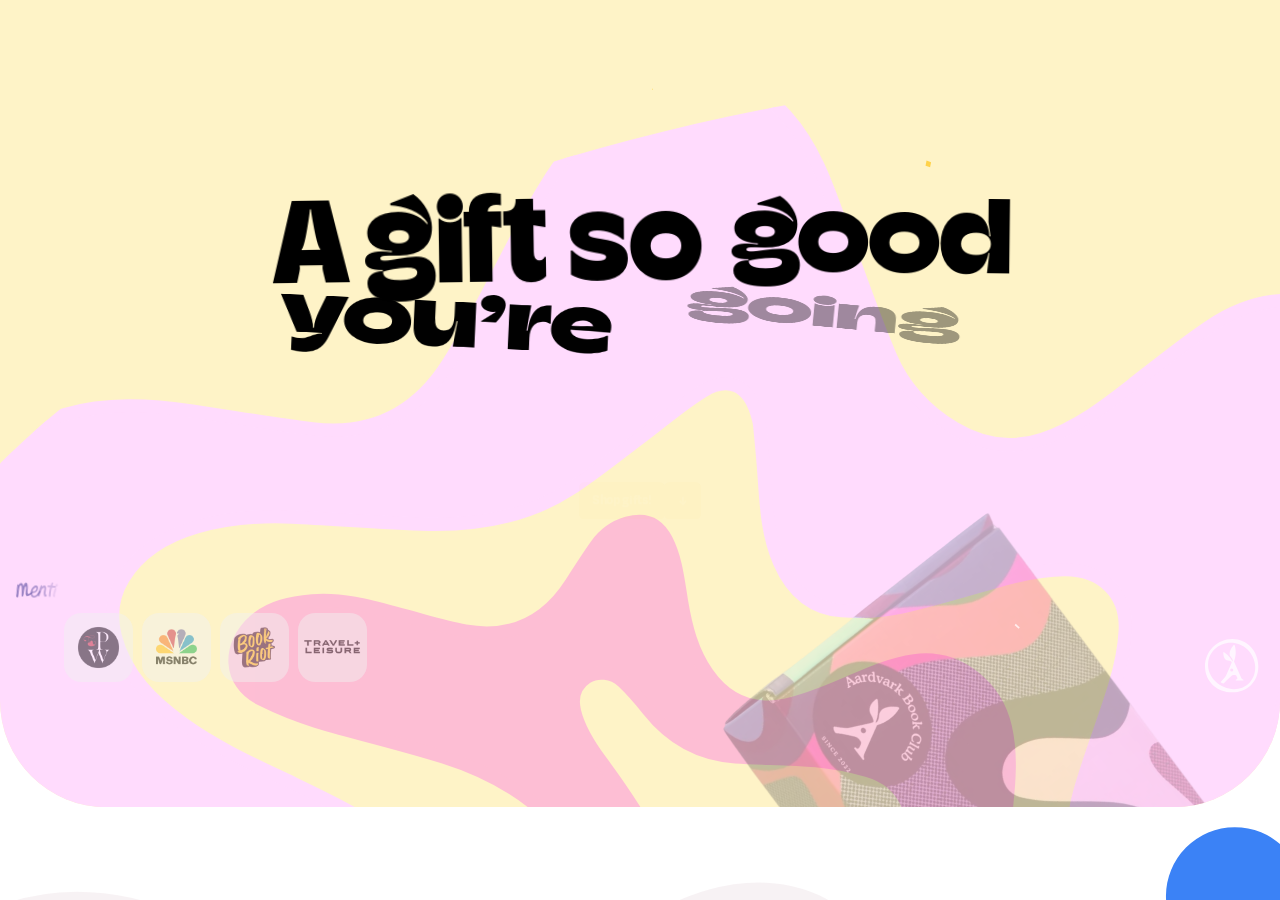
==== commit b02d2093: "Fix homepage and shared menu behavior" ====
--- a/courses/index.html
+++ b/courses/index.html
@@ -131,7 +131,7 @@
     --faq-bg: var(--faq-color-merch-green);
     --faq-bg-soft: var(--faq-color-merch-green-soft);
   }
-</style></head><body data-barba="wrapper" data-scrolling-started="false" class="is--gifting"><div class="w-embed"><link rel="stylesheet" href="/css/54934.css"></div><div data-transition-wrap="" class="transition"><div class="transition__shape"><svg xmlns="http://www.w3.org/2000/svg" viewBox="0 0 1080 1080" fill="none" preserveAspectRatio="none" class="transition__svg"><path d="M66.858-19C57.597 196.452 127.164 482.585 206.5 464.5c125.428-28.592 52.293-293.51 200.001-339 568.234-175-241.425 712.6 15.5 803.02C645 1007 629.398 499 810.5 499c113.398 0 106.54 189.465 164.235 429.52 48.005 199.72 89.415 213.09 105.265 173.78" stroke="currentColor" stroke-width="70%" stroke-linecap="round" stroke-linejoin="round"></path></svg></div><div data-load-reset="" data-transition-logo="" class="transition__logo"><svg xmlns="http://www.w3.org/2000/svg" fill="none" viewBox="0 0 300 300" width="100%" class="transition__logo-svg"><image href="/images/edytech-logo-white.png" x="0" y="0" width="300" height="300" preserveAspectRatio="xMidYMid meet"/></svg></div></div><div data-barba="container" class="page-wrapper"><header data-load-reset="" data-header="" class="header"><div class="header__inner"><div class="header__title"><a href="/" class="header__title-link w-inline-block"><span class="header__brand-name">Edytech</span><img width="52" height="52" alt="Edytech logo" src="/images/edytech-logo-black.png" loading="eager" class="header__title-logo"></a></div><nav class="header__nav"><ul role="list" class="header__nav-list w-list-unstyled"><li class="header__nav-list-item"><a data-barba-update="" data-button="" href="/courses" aria-current="page" class="button w-inline-block w--current"><span class="button__bg"></span><span class="button__inner"><span data-button-text="" class="button__text">Courses</span></span></a></li><li class="header__nav-list-item"><a data-barba-update="" data-button="" href="/merch" class="button w-inline-block"><span class="button__bg"></span><span class="button__inner"><span data-button-text="" class="button__text">Merch</span></span></a></li><li class="header__nav-list-item"><a data-button-alt="" data-wf--button-alt--variant="base" href="https://app.aardvarkbookclub.com/books?_gl=1*1em9wlw*_ga*NjU3MTczMzQzLjE3ODA3NzYzNzY.*_ga_RSQ4DLMTLL*czE3ODE4MjY2NTEkbzMkZzAkdDE3ODE4MjY2NTEkajYwJGwwJGgw" target="_blank" class="button-alt w-inline-block"><span class="button-alt__text-wrap"><span class="button-alt__bg"></span><span class="button-alt__text-outer"><span data-button-alt-text="" class="button-alt__text">Log-in / Sign-up</span></span></span><span class="button-alt__icon-wrap"><span class="button-alt__bg"></span><span class="button-alt__icon-outer"><svg xmlns="http://www.w3.org/2000/svg" width="100%" viewBox="0 0 14 13" fill="none" aria-hidden="true" class="button-alt__icon"><path d="M13.58 5.66v.845l-5.994 5.66-1.71-2.063a61.427 61.427 0 0 1 4.265-2.988l-.02-.078c-1.828.196-4.107.294-6.387.294H0V4.835h3.734c2.28 0 4.56.098 6.387.294l.02-.059a67.638 67.638 0 0 1-4.265-3.006L7.586 0l5.994 5.66Z" fill="currentColor"></path></svg></span></span></a></li></ul></nav><div class="header__sub"><ul role="list" class="header__sub-list w-list-unstyled"><li class="header__sub-list-item"><a data-button="" href="https://www.aardvarkbookclub.co.uk/" target="_blank" class="button w-inline-block"><span class="button__bg"></span><span class="button__inner"><span data-button-text="" class="button__text">🇬🇧 Shopping from the UK?</span></span></a></li><li class="header__sub-list-item"><div class="lang-switch"><div class="w-locales-list"><div role="list" class="locales-list w-locales-items"><div data-button="" role="listitem" class="w-locales-item"><a data-button-text="" hreflang="en" href="/courses" aria-current="page" class="link w--current">en</a></div></div></div></div></li><li class="header__sub-list-item"><span role="img" aria-label="YouTube (link coming soon)" title="YouTube link coming soon" data-wf--button-social-youtube--variant="base" class="button-social w-inline-block"><div class="button-social__inner"><span class="button-social__bg"></span><span class="button-social__icon-outer"><svg xmlns="http://www.w3.org/2000/svg" viewBox="0 0 24 24" fill="none" width="100%" class="button-social__icon"><path d="M23.5 6.2a3 3 0 0 0-2.1-2.1C19.5 3.6 12 3.6 12 3.6s-7.5 0-9.4.5A3 3 0 0 0 .5 6.2 31 31 0 0 0 0 12a31 31 0 0 0 .5 5.8 3 3 0 0 0 2.1 2.1c1.9.5 9.4.5 9.4.5s7.5 0 9.4-.5a3 3 0 0 0 2.1-2.1A31 31 0 0 0 24 12a31 31 0 0 0-.5-5.8Z" fill="currentColor"/><path d="m9.6 15.6 6.3-3.6-6.3-3.6v7.2Z" fill="#fff"/></svg></span></div><span class="u-screen-reader">YouTube</span></span></li><li class="header__sub-list-item"><a aria-label="Go to TikTok" data-wf--button-social-tiktok--variant="base" href="https://www.tiktok.com/@devicemaintenance383?_r=1&amp;_t=ZS-9AXkTVGCJJl" target="_blank" class="button-social w-inline-block" rel="noopener noreferrer"><div class="button-social__inner"><span class="button-social__bg"></span><span class="button-social__icon-outer"><svg xmlns="http://www.w3.org/2000/svg" viewBox="0 0 24 24" fill="none" width="100%" class="button-social__icon"><path d="M16.6 5.82A4.28 4.28 0 0 1 15.54 3h-3.09v12.4a2.59 2.59 0 0 1-2.59 2.5c-1.42 0-2.6-1.16-2.6-2.6 0-1.72 1.66-3.01 3.37-2.48V9.66c-3.45-.46-6.47 2.22-6.47 5.64 0 3.33 2.76 5.7 5.69 5.7 3.14 0 5.69-2.55 5.69-5.7V9.01a7.35 7.35 0 0 0 4.3 1.38V7.3s-1.88.09-3.24-1.48Z" fill="currentColor"></path></svg></span></div></a></li></ul></div><div class="header__menu-toggle"><button data-button-alt="" type="button" data-menu-toggle="" class="button-alt is--menu-toggle"><span class="button-alt__text-wrap"><span class="button-alt__bg"></span><span class="button-alt__text-outer"><span data-button-alt-text="" class="button-alt__text">Menu</span></span></span><span class="button-alt__icon-wrap"><span class="button-alt__bg"></span><span class="button-alt__icon-outer"><svg xmlns="http://www.w3.org/2000/svg" width="100%" fill="none" aria-hidden="true" class="button-alt__icon is--menu-toggle"><path stroke="currentColor" stroke-linecap="round" stroke-linejoin="round" stroke-width="2" d="M7 6h10M4 12h16H7m0 6h10"></path></svg></span></span></button></div></div></header><div data-menu="" data-lenis-prevent="" data-menu-open="" class="menu"><div class="menu__inner"><div class="menu__container"><div class="menu__bg"><svg xmlns="http://www.w3.org/2000/svg" width="100%" fill="none" viewBox="0 0 386 712" class="menu__bg-svg"><path fill="currentColor" d="M115.415-56.646c27.361-10.951 55.489-16.17 84.985-10.076 40.714 8.42 64.637 33.98 75.035 73.257 9.349 35.348 3.777 70.616-.769 105.961-4.86 37.766-10.042 75.565-12.734 113.514-1.993 28.09 5.481 54.869 20.638 79.162 14.419 23.106 34.405 37.375 61.693 41.433 30.041 4.465 59.172-.835 88.412-6.653 26.135-5.192 52.289-10.684 78.69-13.939 22.265-2.747 44.838-1.383 65.775 8.431 38.064 17.842 51.287 57.852 44.901 96.147-5.782 34.664-24.948 61.621-49.555 85.474-26.279 25.482-57.556 44.224-87.22 65.142-28.385 20.025-55.476 41.366-73.798 71.673-9.327 15.437-16.063 31.796-14.646 50.393 2.044 26.803 18.243 46.689 45.101 55.529a130 130 0 0 0 4.836 1.485l-139.704 55.662a1143 1143 0 0 1-16.076-9.954c-23.207-14.664-45.445-30.911-63.44-51.988-21.556-25.244-32.204-53.705-17.969-85.831 6.78-15.297 16.202-30.236 27.474-42.541 21.248-23.189 45.199-43.868 67.023-66.553 10.99-11.421 21.425-24.013 29.233-37.716 15.33-26.925 5.653-54.263-21.962-68.343-17.177-8.762-35.531-13.481-54.297-17.195-27.909-5.514-56.046-10.232-83.497-17.516-15.707-4.173-31.138-11.277-45.104-19.692-22.108-13.327-29.728-34.941-28.254-60.155 1.445-24.649 11.284-46.711 20.765-68.939 5.78-13.545 11.193-27.25 16.537-40.967 1.371-3.514 2.093-7.336 2.693-11.083 3.859-24.009-7.353-38.23-31.777-36.443-20.635 1.512-40.986 6.805-61.477 10.321-25.248 4.332-50.38 9.871-75.818 12.53-15.074 1.576-29.77 1.044-44.109-1.173V63.588q.326-.19.651-.383c28.317-16.804 55.126-36.258 81.9-55.513 33.66-24.207 67.019-48.8 105.864-64.338"></path></svg></div><div class="menu__content"><header class="menu__header"><a href="/" class="menu__header-title-link w-inline-block"><img width="234" height="59" alt="Aardvark Book Club Logo" src="/images/696179694070e2fa9eca375f_logo.svg" loading="eager" class="menu__header-title-logo"></a><div class="menu__close"><button data-button-alt="" type="button" data-menu-close="" class="button-alt is--menu-toggle"><span class="button-alt__icon-wrap"><span class="button-alt__bg"></span><span class="button-alt__icon-outer"><svg xmlns="http://www.w3.org/2000/svg" width="100%" fill="none" aria-hidden="true" class="button-alt__icon is--menu-toggle"><path fill="currentColor" d="m12 13.4-4.9 4.9a.95.95 0 0 1-.7.275.95.95 0 0 1-.7-.275.95.95 0 0 1-.275-.7q0-.425.275-.7l4.9-4.9-4.9-4.9a.95.95 0 0 1-.275-.7q0-.425.275-.7a.95.95 0 0 1 .7-.275q.425 0 .7.275l4.9 4.9 4.9-4.9a.95.95 0 0 1 .7-.275q.425 0 .7.275a.95.95 0 0 1 .275.7.95.95 0 0 1-.275.7L13.4 12l4.9 4.9a.95.95 0 0 1 .275.7.95.95 0 0 1-.275.7.95.95 0 0 1-.7.275.95.95 0 0 1-.7-.275z"></path></svg></span></span></button></div></header><nav class="menu__nav"><ul role="list" class="menu__nav-list w-list-unstyled"><li class="menu__nav-list-item"><a data-button="" href="/courses" aria-current="page" class="button w-inline-block w--current"><span class="button__bg"></span><span class="button__inner"><span data-button-text="" class="button__text">Courses</span></span></a></li><li class="menu__nav-list-item"><a data-button="" href="/merch" class="button w-inline-block"><span class="button__bg"></span><span class="button__inner"><span data-button-text="" class="button__text">Merch</span></span></a></li></ul></nav><footer class="menu__footer"><div class="menu__sub"><ul role="list" class="menu__sub-list w-list-unstyled"><li class="header__sub-list-item"><div class="lang-switch"><div class="w-locales-list"><div role="list" class="locales-list w-locales-items"><div data-button="" role="listitem" class="w-locales-item"><a data-button-text="" hreflang="en" href="/courses" aria-current="page" class="link w--current">en</a></div></div></div></div></li><li class="menu__sub-list-item"><span role="img" aria-label="YouTube (link coming soon)" title="YouTube link coming soon" data-wf--button-social-youtube--variant="base" class="button-social w-inline-block"><div class="button-social__inner"><span class="button-social__bg"></span><span class="button-social__icon-outer"><svg xmlns="http://www.w3.org/2000/svg" viewBox="0 0 24 24" fill="none" width="100%" class="button-social__icon"><path d="M23.5 6.2a3 3 0 0 0-2.1-2.1C19.5 3.6 12 3.6 12 3.6s-7.5 0-9.4.5A3 3 0 0 0 .5 6.2 31 31 0 0 0 0 12a31 31 0 0 0 .5 5.8 3 3 0 0 0 2.1 2.1c1.9.5 9.4.5 9.4.5s7.5 0 9.4-.5a3 3 0 0 0 2.1-2.1A31 31 0 0 0 24 12a31 31 0 0 0-.5-5.8Z" fill="currentColor"/><path d="m9.6 15.6 6.3-3.6-6.3-3.6v7.2Z" fill="#fff"/></svg></span></div><span class="u-screen-reader">YouTube</span></span></li><li class="menu__sub-list-item"><a aria-label="Go to TikTok" data-wf--button-social-tiktok--variant="base" href="https://www.tiktok.com/@devicemaintenance383?_r=1&amp;_t=ZS-9AXkTVGCJJl" target="_blank" class="button-social w-inline-block" rel="noopener noreferrer"><div class="button-social__inner"><span class="button-social__bg"></span><span class="button-social__icon-outer"><svg xmlns="http://www.w3.org/2000/svg" viewBox="0 0 24 24" fill="none" width="100%" class="button-social__icon"><path d="M16.6 5.82A4.28 4.28 0 0 1 15.54 3h-3.09v12.4a2.59 2.59 0 0 1-2.59 2.5c-1.42 0-2.6-1.16-2.6-2.6 0-1.72 1.66-3.01 3.37-2.48V9.66c-3.45-.46-6.47 2.22-6.47 5.64 0 3.33 2.76 5.7 5.69 5.7 3.14 0 5.69-2.55 5.69-5.7V9.01a7.35 7.35 0 0 0 4.3 1.38V7.3s-1.88.09-3.24-1.48Z" fill="currentColor"></path></svg></span></div></a></li></ul></div><div class="menu__login"><a data-button-alt="" data-wf--button-alt--variant="base" href="https://app.aardvarkbookclub.com/books?_gl=1*1em9wlw*_ga*NjU3MTczMzQzLjE3ODA3NzYzNzY.*_ga_RSQ4DLMTLL*czE3ODE4MjY2NTEkbzMkZzAkdDE3ODE4MjY2NTEkajYwJGwwJGgw" target="_blank" class="button-alt w-inline-block"><span class="button-alt__text-wrap"><span class="button-alt__bg"></span><span class="button-alt__text-outer"><span data-button-alt-text="" class="button-alt__text">Log-in / Sign-up</span></span></span><span class="button-alt__icon-wrap"><span class="button-alt__bg"></span><span class="button-alt__icon-outer"><svg xmlns="http://www.w3.org/2000/svg" width="100%" viewBox="0 0 14 13" fill="none" aria-hidden="true" class="button-alt__icon"><path d="M13.58 5.66v.845l-5.994 5.66-1.71-2.063a61.427 61.427 0 0 1 4.265-2.988l-.02-.078c-1.828.196-4.107.294-6.387.294H0V4.835h3.734c2.28 0 4.56.098 6.387.294l.02-.059a67.638 67.638 0 0 1-4.265-3.006L7.586 0l5.994 5.66Z" fill="currentColor"></path></svg></span></span></a><a data-button="" href="https://www.aardvarkbookclub.co.uk/" target="_blank" class="button w-inline-block"><span class="button__bg"></span><span class="button__inner"><span data-button-text="" class="button__text">🇬🇧 Shopping from the UK?</span></span></a></div></footer></div></div><div class="menu__backdrop"></div></div></div><main class="main"><section data-hero-gift="" class="hero-xs is--bg-pale-pink"><div class="hero-xs__container u-container"><div class="hero-xs__inner is--gifting"><div data-hero-gift-easter-egg="" class="hero-xs__easter-egg is--gifting"><div data-pop-up="" data-wf--logo-pop-up--variant="left" class="pop-up"><button type="button" data-pop-up-button="" aria-label="Show Sign up" class="pop-up__button"><span class="pop-up__button-inner"><svg xmlns="http://www.w3.org/2000/svg" fill="none" viewBox="0 0 80 80" width="100%" class="pop-up__button-svg"><path fill="currentColor" d="m53.332 55.909-9.81-22.05c1.253-3.071 4.434-12.573 1.132-24.425a.845.845 0 0 0-.602-.6.82.82 0 0 0-.82.24c-.096.12-2.651 2.711-4.507 6.19-2.58 4.799-2.531 8.854.12 11.78 2.917 3.192 3.062 5.423 2.893 6.431l-.555.048c-.988-2.111-4.29-8.062-12.51-13.82a.734.734 0 0 0-.698-.072c-.242.096-.386.336-.41.576-.314 3.839.723 11.3 6.893 12.212 3.881.576 5.183 1.68 5.593 2.136-.121.816-.41 1.871-.989 3.239l-7.28 16.651h-.023a1.456 1.456 0 0 1-.12.288l-.097.192c-1.157 2.471-5.327 6.766-6.99 8.446-.41.431-.7.72-.796.84-.096.12-.385.575.169 1.175.771.84 3.182 1.895 4.315 1.104.337-.24.53-.48.747-.768.627-.816 4.001-4.559 9.424-9.261 0 0 1.76-2.184 4.435-2.52h1.616c1.205 0 2.169.288 2.723 1.512l.892 2.04c.844 1.943.844 2.998-2 3.454v1.296h11.642v-1.248c-2.363-.432-2.869-1.727-4.387-5.086Zm-13.233-7.27a2.284 2.284 0 0 1-2.29-2.28 2.284 2.284 0 0 1 2.29-2.279 2.284 2.284 0 0 1 2.29 2.28c0 1.247-1.037 2.279-2.29 2.279Z"></path><path fill="currentColor" fill-rule="evenodd" d="M40.922 0C63.522 0 80 18.401 80 41.1 80 63.8 63.522 80 40.922 80S0 63.8 0 41.1C0 18.402 18.321 0 40.922 0Zm22.857 15.697c-13.817-13.474-36.234-13.754-49.77 0C.473 29.45 2.035 50.379 15.852 63.853 29.67 77.327 52.823 79.81 66.36 66.055c13.537-13.754 11.237-36.884-2.58-50.358Z" clip-rule="evenodd"></path></svg></span></button><div class="pop-up__overlay"><div class="pop-up__overlay-inner"><div class="pop-up__overlay-bg-wrap"><div class="pop-up__overlay-ears"><svg xmlns="http://www.w3.org/2000/svg" fill="none" viewBox="0 0 44 45" width="100%" class="pop-up__overlay-left-ear"><path fill="currentColor" d="M1.335.198c.671-.316 1.5-.254 2.186.187C27.678 16.847 39.839 36.953 44 45h-6.048c-2.382-1.604-6.964-3.674-15.652-4.814C2.999 37.666-.665 14.174.09 2.04.152 1.28.589.515 1.335.198Z"></path></svg><svg xmlns="http://www.w3.org/2000/svg" fill="none" viewBox="0 0 29 80" width="100%" class="pop-up__overlay-right-ear"><path fill="currentColor" d="M19.388.879c.667-.771 1.647-1.018 2.559-.807.912.21 1.682.956 1.926 1.861C34.595 38.09 25.79 69.237 21.823 80h-4.188c-.17-4.22-2.739-13.318-10.975-22.064-8.493-9.099-8.88-21.913-1.063-37.23C11.221 9.603 19.091 1.266 19.388.879Z"></path></svg></div><div class="pop-up__overlay-bg"></div></div><div class="pop-up__overlay-content"><h3 class="pop-up__overlay-title u-heading-xs">Want to join the Club?</h3><div class="pop-up__overlay-content-action"><a data-button-alt="" data-wf--button-alt--variant="small" href="https://app.aardvarkbookclub.com/books?_gl=1*1em9wlw*_ga*NjU3MTczMzQzLjE3ODA3NzYzNzY.*_ga_RSQ4DLMTLL*czE3ODE4MjY2NTEkbzMkZzAkdDE3ODE4MjY2NTEkajYwJGwwJGgw" target="_blank" class="button-alt w-inline-block"><span class="button-alt__text-wrap"><span class="button-alt__bg"></span><span class="button-alt__text-outer"><span data-button-alt-text="" class="button-alt__text">Sign-up now!</span></span></span><span class="button-alt__icon-wrap"><span class="button-alt__bg"></span><span class="button-alt__icon-outer"><svg xmlns="http://www.w3.org/2000/svg" width="100%" viewBox="0 0 14 13" fill="none" aria-hidden="true" class="button-alt__icon"><path d="M13.58 5.66v.845l-5.994 5.66-1.71-2.063a61.427 61.427 0 0 1 4.265-2.988l-.02-.078c-1.828.196-4.107.294-6.387.294H0V4.835h3.734c2.28 0 4.56.098 6.387.294l.02-.059a67.638 67.638 0 0 1-4.265-3.006L7.586 0l5.994 5.66Z" fill="currentColor"></path></svg></span></span></a></div></div></div><div class="pop-up__overlay-target-zone"></div></div></div></div><div class="hero-xs__content"><h1 data-hero-gift-title="" class="hero-xs__title u-heading-xxl">A gift so good you’re going to want to borrow it</h1><div data-hero-gift-button="" class="hero-xs__action"><a data-barba-prevent="" data-button-alt="" href="#subscription" class="button-alt w-inline-block"><span class="button-alt__text-wrap"><span class="button-alt__bg"></span><span class="button-alt__text-outer"><span data-button-alt-text="" class="button-alt__text">Shop gifts!</span></span></span><span class="button-alt__icon-wrap"><span class="button-alt__bg"></span><span class="button-alt__icon-outer"><svg xmlns="http://www.w3.org/2000/svg" width="100%" viewBox="0 0 14 13" fill="none" aria-hidden="true" class="button-alt__icon"><path d="M13.58 5.66v.845l-5.994 5.66-1.71-2.063a61.427 61.427 0 0 1 4.265-2.988l-.02-.078c-1.828.196-4.107.294-6.387.294H0V4.835h3.734c2.28 0 4.56.098 6.387.294l.02-.059a67.638 67.638 0 0 1-4.265-3.006L7.586 0l5.994 5.66Z" fill="currentColor"></path></svg></span></span></a></div></div><div class="hero-xs__add-on"><div class="gift__content-bottom"><div class="gift__content-handwritten-wrap"><div class="gift__content-handwritten-outer"><p data-hero-gift-text="" class="gift__content-handwritten u-handwritten-regular">Mentioned by</p></div></div><div data-hero-gift-logo="" class="gift__content-box-wrap"><div class="gift__content-box"><img src="/images/69b9b566693a6633673acc40_logo-pw.webp" loading="lazy" width="104" height="104" alt="logo-pw" class="gift__content-box-img"></div><div class="gift__content-box"><img src="/images/69b9b5b7ac5a698bb7f76e69_logo-msnbc.webp" loading="lazy" width="104" height="104" alt="logo-msnbc" class="gift__content-box-img"></div><div class="gift__content-box"><img src="/images/69b9b5c57abe05306fcadf78_logo-book-riot.webp" loading="lazy" width="104" height="104" alt="logo-book-riot" class="gift__content-box-img"></div><div class="gift__content-box"><img src="/images/69b9b5d24cc9818e2945bf06_logo-travel-leisure.webp" loading="lazy" width="104" height="104" alt="logo-travel-leisure" class="gift__content-box-img"></div></div></div></div><div class="hero-xs__visual"><img class="hero-xs__visual-img" src="/images/69b9afc474f523151b7c0941_package-visual.webp" width="627" height="785" alt="Aardvark Book Club Box" data-hero-gift-visual="" sizes="(max-width: 767px) 100vw, 627px" loading="eager" srcset="/images/69b9afc474f523151b7c0941_package-visual-p-500.webp 500w, /images/69b9afc474f523151b7c0941_package-visual-p-800.webp 800w, /images/69b9afc474f523151b7c0941_package-visual-p-1080.webp 1080w, /images/69b9afc474f523151b7c0941_package-visual.webp 1260w"><img data-hero-gift-visual-mobile="" class="hero-xs__visual-img-mobile" src="/images/69eca6a3b5b2a522cfa542cf_gift-visual-mobile.webp" width="1062" height="708" alt="Stack of colorful books with a pink and purple gift box tied with a purple ribbon on top." sizes="(max-width: 1062px) 100vw, 1062px" loading="eager" srcset="/images/69eca6a3b5b2a522cfa542cf_gift-visual-mobile-p-500.webp 500w, /images/69eca6a3b5b2a522cfa542cf_gift-visual-mobile-p-800.webp 800w, /images/69eca6a3b5b2a522cfa542cf_gift-visual-mobile.webp 1062w"></div></div></div><div data-hero-gift-bg="" data-load-reset="" class="hero-xs__bg"><svg xmlns="http://www.w3.org/2000/svg" fill="none" viewBox="0 0 1920 1200" data-background-animation="" data-background-animation-small="" class="hero-xs__bg-svg is--desktop"><path d="M986.017 114.878c71.133-20.988 130.263-.885 179.653 52.169 44.43 47.753 65.31 107.926 87.88 167.358 24.11 63.504 47.74 127.331 75.41 189.3 20.49 45.872 54.76 81.719 99.03 107.196 42.12 24.229 85.56 29.875 131.9 13.315 51.02-18.235 92.4-51.066 133.51-84.806 36.76-30.143 73.29-60.778 112.09-88.097 32.72-23.042 69.38-39.875 110.57-42.038 74.89-3.934 129.34 47.896 151.49 113.516 20.05 59.401 12.56 117.928-6.1 176.147-19.92 62.187-53.37 117.973-82.45 175.827-27.82 55.372-52.5 111.725-55.85 174.815-1.69 32.13 1.47 63.53 19.33 91.6 25.76 40.45 67.96 58.12 117.65 49.44 26.07-4.55 50.39-13.5 73.87-24.48V1378h-427.87c-48.62-22.03-83.51-56.97-87.77-114.59-2.19-29.77.07-61.2 7.46-90.04 13.93-54.35 34.23-107.02 49.49-161.06 7.69-27.21 13.52-55.795 14.28-83.918 1.48-55.253-36.73-90.129-92.02-89.061-34.39.656-67.24 8.665-99.88 18.6-48.55 14.791-96.78 31.025-146.1 42.646-28.22 6.641-58.47 8.442-87.52 6.945-45.99-2.379-76.15-29.978-95.03-70.887-18.46-39.997-21.53-82.982-25.3-125.925-2.29-26.171-5.3-52.283-8.43-78.359-.79-6.681-2.87-13.301-5.08-19.701-14.11-41.019-43.71-53.966-80.63-30.619-31.2 19.729-58.768 45.169-88.052 67.929-36.08 28.045-70.964 57.893-108.748 83.464-63.359 42.88-136.145 56.693-211.045 56.732-68.363.038-136.701-5.048-205.073-6.806-48.242-1.248-96.203 3.354-142.431 17.631-44.739 13.827-83.877 36.836-108.581 78.82-16.278 27.674-19.172 57.177-10.541 87.871 16.34 58.078 57.143 96.278 104.746 129.138 52.599 36.31 111.227 60.76 168.968 86.98 58.258 26.46 116.39 53.14 166.79 93.44 31.356 25.07 59.042 53.62 77.213 90.08a211 211 0 0 1 4.963 10.69H295.012c-25.479-14.54-52.287-26.85-79.393-38.81-62.56-27.62-125.805-54.02-186.646-85.1-76.826-39.24-132.303-100.58-166.311-180.18-27.334-63.97-28.015-130.02-8.046-195.676 37.03-121.762 115.19-204.618 238.13-241.983 62.767-19.073 127.106-17.171 191.421-9.006 60.212 7.649 120.25 16.87 180.598 23.171 88.365 9.224 156.164-27.119 201.373-101.786 30.422-50.247 56.245-103.395 82.181-156.202 32.602-66.388 64.408-133.131 112.46-190.239 33.841-40.235 73.707-72.099 125.238-87.311" fill="#FFDBFD" stroke="#FFDBFD"></path><path d="M919.373 791.208c26.537-8.141 45.84-.854 59.061 23.739 15.314 28.482 18.789 60.214 24.616 91.266 7.22 38.499 17.34 75.698 41.06 108.077 29.78 40.66 70.41 56.01 118.01 45.04 32.24-7.41 63.33-21.43 93.62-35.34 31.83-14.6 63.12-29.557 98.14-35.086 68.39-10.78 124.18 38.916 138.68 97.146 10.04 40.3 7.39 80.65 3.87 121.35-4.44 51.29-9.96 102.67-10.63 154.04-.08 5.57.07 11.1.43 16.56h-127.3c-1.1-11.92-1.47-24.11-1.22-36.55.66-33.4 1.94-67.01-.9-100.19-3.74-43.5-26.56-75.08-70.29-86.53-25.2-6.61-51.3-11.26-77.26-13.04-40.16-2.76-80.58-1.58-120.82-3.42-54.25-2.48-97.852-26.28-132.194-68.08-12.026-14.62-24.753-28.92-38.768-41.58-15.745-14.24-39.119-15.44-54.309-5.28-17.079 11.43-23.025 29.02-17.259 51.41 7.282 28.28 23.533 51.67 41.009 74.3 39.623 51.28 76.691 104.07 103.552 163.48 9.759 21.57 18.329 43.39 25.609 65.48H903.852c-7.711-23.23-18.464-45.72-31.351-67.72-50.489-86.2-128.507-135.79-221.809-163.1-63.377-18.55-128.261-32-191.925-49.67-28.586-7.93-56.724-18.77-83.531-31.51-50.241-23.87-52.232-80.242-11.213-117.824 23.7-21.71 54.384-27.953 85.44-31.18 47.996-4.981 93.414 8.362 139.137 19.587 30.319 7.452 60.426 16.46 91.181 21.215 68.738 10.615 121.151-15.682 157.375-74.877 11.805-19.305 23.595-38.647 36.356-57.323 11.235-16.43 26.225-28.371 45.861-34.39" fill="#FD48F2" stroke="#FD48F2" opacity="0.3"></path></svg><svg xmlns="http://www.w3.org/2000/svg" fill="none" viewBox="0 0 402 705" class="hero-xs__bg-svg is--mobile"><path d="M307.045 382.471c22.723-2.211 39.429 7.302 51.274 26.209 10.657 17.017 13.474 36.42 16.842 55.697 3.598 20.598 7.032 41.265 11.796 61.606 3.527 15.056 11.805 27.885 23.708 38.159 11.323 9.771 24.126 14.002 39.098 11.689 1.94-.3 3.851-.671 5.737-1.101v63.719a36.5 36.5 0 0 0-5.685-1.447c-10.435-1.8-20.829-1.288-31.275-.181-15.534 1.65-31.059 3.754-46.641 4.402-8.917.367-18.167-.846-26.861-2.986-13.764-3.392-21.277-13.488-24.608-26.952-3.254-13.162-1.684-26.334-.329-39.535.826-8.045 1.435-16.112 2.006-24.177.147-2.065-.096-4.188-.392-6.251-1.883-13.219-10.078-18.853-22.597-13.941-10.576 4.151-20.388 10.24-30.563 15.418-12.536 6.381-24.815 13.377-37.723 18.911-21.644 9.281-44.45 9.226-67.094 4.886-20.667-3.961-41.029-9.469-61.595-13.974-14.51-3.18-29.276-4.576-44.08-2.947-14.328 1.58-27.496 6.262-37.404 17.518-6.528 7.419-9.117 16.17-8.292 25.95 1.565 18.504 11.68 32.423 24.16 45.122 13.79 14.033 30.091 24.831 46.022 36.113 16.074 11.382 32.096 22.827 44.99 37.938 6.102 7.15 11.442 14.787 15.135 23.347l-100.749 6.489c-10.596-14.15-24.549-24.41-38.906-34.351-17.306-11.985-34.891-23.64-51.477-36.569-20.943-16.328-34.15-38.094-39.805-64.131-4.545-20.926-.913-40.933 8.939-59.619 18.27-34.656 46.711-55.161 86.046-59.312 20.082-2.118 39.42 2.195 58.387 8.401 17.758 5.81 35.371 12.087 53.248 17.499 26.175 7.922 48.782.876 66.787-19.068 12.116-13.421 23.011-27.987 33.92-42.443 13.712-18.174 27.205-36.502 45.049-50.973 12.568-10.196 26.471-17.511 42.932-19.115" fill="#FFDBFD" stroke="#FFDBFD"></path><path d="M247.599 583.043c8.495-.919 13.907 2.406 16.475 10.608 2.974 9.5 2.18 19.294 2.138 29.019-.056 12.057.842 23.891 6.131 35.058 6.641 14.019 18.03 21.021 33.056 20.473 10.178-.366 20.389-2.8 30.356-5.242 10.47-2.567 20.798-5.269 31.705-4.905 21.298.715 35.276 18.98 36.276 37.424.532 9.816-1.208 19.205-3.598 28.521h-46.811c-1.64-8.521-6.799-15.397-15.866-19.732-7.232-3.462-14.854-6.386-22.598-8.433-11.978-3.168-24.266-5.158-36.324-8.053-16.255-3.901-28.051-13.631-36.004-28.26-2.785-5.12-5.802-10.183-9.303-14.825-3.932-5.218-10.929-6.938-16.11-4.751-5.827 2.464-8.646 7.436-8.204 14.537.557 8.973 4.111 16.988 8.079 24.845 7.322 14.489 14.074 29.183 18.85 44.672h-33.782c-10.618-27.221-30.754-45.799-56.37-58.961-18.08-9.29-36.913-17.128-55.13-26.168-8.181-4.058-16.056-8.97-23.42-14.378-13.8-10.136-11.126-27.292 3.457-36.269 8.426-5.186 18.064-5.29 27.64-4.461 14.798 1.283 27.752 7.956 40.921 14.006 8.732 4.014 17.309 8.487 26.33 11.712 20.162 7.203 37.535 2.299 51.925-13.491 4.69-5.149 9.377-10.311 14.32-15.215 4.351-4.313 9.576-7.052 15.861-7.731" fill="#FD48F2" stroke="#FD48F2" opacity="0.3"></path></svg></div><div class="hero-xs__overlay"><svg xmlns="http://www.w3.org/2000/svg" fill="none" viewBox="0 0 1920 1200" width="100%" data-hero-gift-svg-overlay="" class="hero-xs__overlay-svg is--desktop"><path fill="#ff00e4" d="m885.163 220.754 1.251-23.576-47.31-10.029-1.25 23.577z"></path><path fill="#ffeded" d="m1332.5 989.793 31.21 12.057 12.29-85.92-31.22-12.055z"></path><path fill="#fd48f2" d="m546.503 198.846 8.617-21.272-58.717-27.279-8.617 21.271z"></path><path fill="#1ce8ed" d="m147.956 433.987 26.908 4.654-10.435-66.52-26.908-4.654z"></path><path fill="#ffd24a" d="m1415.28 284.58-25.8-22.867-19.8 31.544 25.8 22.867z"></path><path fill="#fd48f2" d="m1724.63 535.372 30.78-3.708-7.64-71.083-30.78 3.708z"></path><path fill="#ffeded" d="m1640.9 502.644 31.49 4.159-8.27-71.89-31.5-4.159z"></path><path fill="#ff00e4" d="m1824.13 1093.7-16.73-12.11-27.91 39.71 16.73 12.11z"></path><path fill="#9982de" d="m904.742 304.695 14.7-10.398-17.503-25.311-14.699 10.398z"></path><path fill="#ffd24a" d="m546.147 354.07 26.802-1.435-11.304-67.072-26.802 1.435zM1814.23 879.834l-19.87-27.545-50.93 37.284 19.87 27.545z"></path><path fill="#1ce8ed" d="m1740.87 823.925 17.26-3.614-8.21-38.399-17.26 3.614z"></path><path fill="#ffeded" d="m337.185 812.583 26.519 5.54-9.482-73.117-26.519-5.54z"></path><path fill="#ffd24a" d="m981.338 203.873 14.826-5.119-20.128-42.879-14.826 5.119z"></path><path fill="#ff00e4" d="m1747.38 629.403-7-20.182-20.83 7.795 7 20.182z"></path><path fill="#ffeded" d="m1536.17 1027.68 16.37-12.24-37.14-52.031-16.36 12.242z"></path><path fill="#fd48f2" d="m1325.15 462.658 14.3-4.359-20.28-39.018-14.3 4.359z"></path><path fill="#1ce8ed" d="m981.55 1165.18 12.742-14.7-38.041-44.62-12.742 14.7z"></path><path fill="#ff00e4" d="m1586.59 954.917-24.89-33.673-27.2 25.219 24.89 33.673z"></path><path fill="#ffeded" d="m1323.9 1028.17 13.23-25.11-42.83-22.897-13.23 25.107zM1876.68 749.938l3.31-16.127-44.33-35.137-3.31 16.127z"></path><path fill="#9982de" d="m350.15 205.459-3-21.893-24.427-2.369 2.999 21.893z"></path><path fill="#fd48f2" d="m942.163 921.775 2.752-21.492-31.016-7.047-2.752 21.491z"></path><path fill="#ffeded" d="m431.457 233.092-15.614-18.043-27.082 25.735 15.614 18.043z"></path><path fill="#ff00e4" d="m63.688 696.287 31.02 11.959 20.77-63.863-31.02-11.959zM656.596 909.095l18.613 1.747 15.744-45.654-18.614-1.747z"></path><path fill="#ffeded" d="m1287.28 1176.32 20.09-1.48-17.34-57.83-20.09 1.48z"></path><path fill="#fd48f2" d="m1824 661.696-22.79-18.928-43.72 62.381 22.79 18.928z"></path></svg><svg xmlns="http://www.w3.org/2000/svg" fill="none" viewBox="0 0 402 705" width="100%" data-hero-gift-svg-overlay="" class="hero-xs__overlay-svg is--mobile"><path fill="#ff00e4" d="m198.697 162.278.558-10.524-21.119-4.477-.558 10.525z"></path><path fill="#ffeded" d="m398.383 505.572 13.932 5.381 5.486-38.353-13.932-5.381z"></path><path fill="#fd48f2" d="m47.522 152.497 3.846-9.495-26.21-12.177-3.848 9.495z"></path><path fill="#1ce8ed" d="m207.437 199.749 6.562-4.642-7.813-11.298-6.562 4.641z"></path><path fill="#ffd24a" d="m47.362 221.789 11.964-.641-5.046-29.94-11.964.64zM241.629 154.742l6.618-2.285-8.985-19.141-6.618 2.285z"></path><path fill="#fd48f2" d="m395.104 270.262 6.384-1.946-9.054-17.417-6.384 1.946z"></path><path fill="#ffeded" d="m241.723 583.866 5.688-6.563-16.981-19.921-5.688 6.563z"></path><path fill="#ff00e4" d="m394.545 522.704 5.909-11.208-19.12-10.223-5.909 11.208z"></path><path fill="#9982de" d="m224.141 475.209 1.228-9.594-13.845-3.146-1.229 9.594z"></path><path fill="#ffd24a" d="m96.666 469.548 8.309.78 7.027-20.38-8.308-.779z"></path><path fill="#1ce8ed" d="m378.198 588.834 8.968-.66-7.741-25.812-8.968.661zM333.261 475.209l10.025-1.566-3.949-28.883-10.025 1.566z"></path><path fill="#ffeded" d="m349.171 402.478 10.153-3.056-12.871-33.667-10.153 3.056z"></path></svg></div></section><section id="subscription" class="subscription"><div class="subscription__container u-container"><div class="subscription__inner"><div class="subscription__header"><h2 class="subscription__title u-heading-l">Our subscriptions</h2></div><div class="subscription__content"><div data-tabs="" class="tabs"><div class="tabs__panel-wrap w-dyn-list"><div role="list" class="tabs__panel w-dyn-items"><div data-tabs-panel="" role="listitem" class="tabs__panel-inner w-dyn-item"><div class="tabs__panel-row"><div class="tabs__panel-collection w-dyn-list"><div role="list" class="tabs__panel-list w-dyn-items"><div role="listitem" class="tabs__panel-item w-dyn-item"><div data-hover="" class="subscription__box"><div class="subscription__box-bg"><div class="subscription__box-bg-ears"><svg xmlns="http://www.w3.org/2000/svg" fill="none" viewBox="0 0 44 45" width="100%" class="subscription__box-bg-left-ear"><path fill="currentColor" d="M1.335.198c.671-.316 1.5-.254 2.186.187C27.678 16.847 39.839 36.953 44 45h-6.048c-2.382-1.604-6.964-3.674-15.652-4.814C2.999 37.666-.665 14.174.09 2.04.152 1.28.589.515 1.335.198Z"></path></svg><svg xmlns="http://www.w3.org/2000/svg" fill="none" viewBox="0 0 29 80" width="100%" class="subscription__box-bg-right-ear"><path fill="currentColor" d="M19.388.879c.667-.771 1.647-1.018 2.559-.807.912.21 1.682.956 1.926 1.861C34.595 38.09 25.79 69.237 21.823 80h-4.188c-.17-4.22-2.739-13.318-10.975-22.064-8.493-9.099-8.88-21.913-1.063-37.23C11.221 9.603 19.091 1.266 19.388.879Z"></path></svg></div></div><div class="subscription__box-content"><h3 class="subscription__box-title u-heading-s">1-Month Subscription (3-books)</h3><span class="subscription__box-price u-paragraph-medium">$37.99</span><div class="subscription__box-action"><a data-button-alt="" data-wf--button-alt--variant="small" href="https://buy.stripe.com/8wM2aka35cgR1zy6os" class="button-alt w-inline-block"><span class="button-alt__text-wrap"><span class="button-alt__bg"></span><span class="button-alt__text-outer"><span data-button-alt-text="" class="button-alt__text">Buy gift!</span></span></span><span class="button-alt__icon-wrap"><span class="button-alt__bg"></span><span class="button-alt__icon-outer"><svg xmlns="http://www.w3.org/2000/svg" width="100%" viewBox="0 0 14 13" fill="none" aria-hidden="true" class="button-alt__icon"><path d="M13.58 5.66v.845l-5.994 5.66-1.71-2.063a61.427 61.427 0 0 1 4.265-2.988l-.02-.078c-1.828.196-4.107.294-6.387.294H0V4.835h3.734c2.28 0 4.56.098 6.387.294l.02-.059a67.638 67.638 0 0 1-4.265-3.006L7.586 0l5.994 5.66Z" fill="currentColor"></path></svg></span></span></a></div></div></div></div><div role="listitem" class="tabs__panel-item w-dyn-item"><div data-hover="" class="subscription__box"><div class="subscription__box-bg"><div class="subscription__box-bg-ears"><svg xmlns="http://www.w3.org/2000/svg" fill="none" viewBox="0 0 44 45" width="100%" class="subscription__box-bg-left-ear"><path fill="currentColor" d="M1.335.198c.671-.316 1.5-.254 2.186.187C27.678 16.847 39.839 36.953 44 45h-6.048c-2.382-1.604-6.964-3.674-15.652-4.814C2.999 37.666-.665 14.174.09 2.04.152 1.28.589.515 1.335.198Z"></path></svg><svg xmlns="http://www.w3.org/2000/svg" fill="none" viewBox="0 0 29 80" width="100%" class="subscription__box-bg-right-ear"><path fill="currentColor" d="M19.388.879c.667-.771 1.647-1.018 2.559-.807.912.21 1.682.956 1.926 1.861C34.595 38.09 25.79 69.237 21.823 80h-4.188c-.17-4.22-2.739-13.318-10.975-22.064-8.493-9.099-8.88-21.913-1.063-37.23C11.221 9.603 19.091 1.266 19.388.879Z"></path></svg></div></div><div class="subscription__box-content"><h3 class="subscription__box-title u-heading-s">3-Month Subscription (9 books)</h3><span class="subscription__box-price u-paragraph-medium">$113.99</span><div class="subscription__box-action"><a data-button-alt="" data-wf--button-alt--variant="small" href="https://buy.stripe.com/fZe6qA3EH2Ghcec28e" class="button-alt w-inline-block"><span class="button-alt__text-wrap"><span class="button-alt__bg"></span><span class="button-alt__text-outer"><span data-button-alt-text="" class="button-alt__text">Buy gift!</span></span></span><span class="button-alt__icon-wrap"><span class="button-alt__bg"></span><span class="button-alt__icon-outer"><svg xmlns="http://www.w3.org/2000/svg" width="100%" viewBox="0 0 14 13" fill="none" aria-hidden="true" class="button-alt__icon"><path d="M13.58 5.66v.845l-5.994 5.66-1.71-2.063a61.427 61.427 0 0 1 4.265-2.988l-.02-.078c-1.828.196-4.107.294-6.387.294H0V4.835h3.734c2.28 0 4.56.098 6.387.294l.02-.059a67.638 67.638 0 0 1-4.265-3.006L7.586 0l5.994 5.66Z" fill="currentColor"></path></svg></span></span></a></div></div></div></div><div role="listitem" class="tabs__panel-item w-dyn-item"><div data-hover="" class="subscription__box"><div class="subscription__box-bg"><div class="subscription__box-bg-ears"><svg xmlns="http://www.w3.org/2000/svg" fill="none" viewBox="0 0 44 45" width="100%" class="subscription__box-bg-left-ear"><path fill="currentColor" d="M1.335.198c.671-.316 1.5-.254 2.186.187C27.678 16.847 39.839 36.953 44 45h-6.048c-2.382-1.604-6.964-3.674-15.652-4.814C2.999 37.666-.665 14.174.09 2.04.152 1.28.589.515 1.335.198Z"></path></svg><svg xmlns="http://www.w3.org/2000/svg" fill="none" viewBox="0 0 29 80" width="100%" class="subscription__box-bg-right-ear"><path fill="currentColor" d="M19.388.879c.667-.771 1.647-1.018 2.559-.807.912.21 1.682.956 1.926 1.861C34.595 38.09 25.79 69.237 21.823 80h-4.188c-.17-4.22-2.739-13.318-10.975-22.064-8.493-9.099-8.88-21.913-1.063-37.23C11.221 9.603 19.091 1.266 19.388.879Z"></path></svg></div></div><div class="subscription__box-content"><h3 class="subscription__box-title u-heading-s">6-Month Subscription (18 books)</h3><span class="subscription__box-price u-paragraph-medium">$227.99</span><div class="subscription__box-action"><a data-button-alt="" data-wf--button-alt--variant="small" href="https://buy.stripe.com/dR69CMgrt4Op7XWcN7" class="button-alt w-inline-block"><span class="button-alt__text-wrap"><span class="button-alt__bg"></span><span class="button-alt__text-outer"><span data-button-alt-text="" class="button-alt__text">Buy gift!</span></span></span><span class="button-alt__icon-wrap"><span class="button-alt__bg"></span><span class="button-alt__icon-outer"><svg xmlns="http://www.w3.org/2000/svg" width="100%" viewBox="0 0 14 13" fill="none" aria-hidden="true" class="button-alt__icon"><path d="M13.58 5.66v.845l-5.994 5.66-1.71-2.063a61.427 61.427 0 0 1 4.265-2.988l-.02-.078c-1.828.196-4.107.294-6.387.294H0V4.835h3.734c2.28 0 4.56.098 6.387.294l.02-.059a67.638 67.638 0 0 1-4.265-3.006L7.586 0l5.994 5.66Z" fill="currentColor"></path></svg></span></span></a></div></div></div></div><div role="listitem" class="tabs__panel-item w-dyn-item"><div data-hover="" class="subscription__box"><div class="subscription__box-bg"><div class="subscription__box-bg-ears"><svg xmlns="http://www.w3.org/2000/svg" fill="none" viewBox="0 0 44 45" width="100%" class="subscription__box-bg-left-ear"><path fill="currentColor" d="M1.335.198c.671-.316 1.5-.254 2.186.187C27.678 16.847 39.839 36.953 44 45h-6.048c-2.382-1.604-6.964-3.674-15.652-4.814C2.999 37.666-.665 14.174.09 2.04.152 1.28.589.515 1.335.198Z"></path></svg><svg xmlns="http://www.w3.org/2000/svg" fill="none" viewBox="0 0 29 80" width="100%" class="subscription__box-bg-right-ear"><path fill="currentColor" d="M19.388.879c.667-.771 1.647-1.018 2.559-.807.912.21 1.682.956 1.926 1.861C34.595 38.09 25.79 69.237 21.823 80h-4.188c-.17-4.22-2.739-13.318-10.975-22.064-8.493-9.099-8.88-21.913-1.063-37.23C11.221 9.603 19.091 1.266 19.388.879Z"></path></svg></div></div><div class="subscription__box-content"><h3 class="subscription__box-title u-heading-s">12-Month Subscription (36 books)</h3><span class="subscription__box-price u-paragraph-medium">$455.99</span><div class="subscription__box-action"><a data-button-alt="" data-wf--button-alt--variant="small" href="https://buy.stripe.com/28o5mw4IL0y9fqo14r" class="button-alt w-inline-block"><span class="button-alt__text-wrap"><span class="button-alt__bg"></span><span class="button-alt__text-outer"><span data-button-alt-text="" class="button-alt__text">Buy gift!</span></span></span><span class="button-alt__icon-wrap"><span class="button-alt__bg"></span><span class="button-alt__icon-outer"><svg xmlns="http://www.w3.org/2000/svg" width="100%" viewBox="0 0 14 13" fill="none" aria-hidden="true" class="button-alt__icon"><path d="M13.58 5.66v.845l-5.994 5.66-1.71-2.063a61.427 61.427 0 0 1 4.265-2.988l-.02-.078c-1.828.196-4.107.294-6.387.294H0V4.835h3.734c2.28 0 4.56.098 6.387.294l.02-.059a67.638 67.638 0 0 1-4.265-3.006L7.586 0l5.994 5.66Z" fill="currentColor"></path></svg></span></span></a></div></div></div></div></div></div></div></div><div data-tabs-panel="" role="listitem" class="tabs__panel-inner w-dyn-item"><div class="tabs__panel-row"><div class="tabs__panel-collection w-dyn-list"><div role="list" class="tabs__panel-list w-dyn-items"><div role="listitem" class="tabs__panel-item w-dyn-item"><div data-hover="" class="subscription__box"><div class="subscription__box-bg"><div class="subscription__box-bg-ears"><svg xmlns="http://www.w3.org/2000/svg" fill="none" viewBox="0 0 44 45" width="100%" class="subscription__box-bg-left-ear"><path fill="currentColor" d="M1.335.198c.671-.316 1.5-.254 2.186.187C27.678 16.847 39.839 36.953 44 45h-6.048c-2.382-1.604-6.964-3.674-15.652-4.814C2.999 37.666-.665 14.174.09 2.04.152 1.28.589.515 1.335.198Z"></path></svg><svg xmlns="http://www.w3.org/2000/svg" fill="none" viewBox="0 0 29 80" width="100%" class="subscription__box-bg-right-ear"><path fill="currentColor" d="M19.388.879c.667-.771 1.647-1.018 2.559-.807.912.21 1.682.956 1.926 1.861C34.595 38.09 25.79 69.237 21.823 80h-4.188c-.17-4.22-2.739-13.318-10.975-22.064-8.493-9.099-8.88-21.913-1.063-37.23C11.221 9.603 19.091 1.266 19.388.879Z"></path></svg></div></div><div class="subscription__box-content"><h3 class="subscription__box-title u-heading-s">1-Month Subscription (3 books)</h3><span class="subscription__box-price u-paragraph-medium">C$53.99</span><div class="subscription__box-action"><a data-button-alt="" data-wf--button-alt--variant="small" href="https://buy.stripe.com/7sIdT25MP94Fcec289" class="button-alt w-inline-block"><span class="button-alt__text-wrap"><span class="button-alt__bg"></span><span class="button-alt__text-outer"><span data-button-alt-text="" class="button-alt__text">Buy gift!</span></span></span><span class="button-alt__icon-wrap"><span class="button-alt__bg"></span><span class="button-alt__icon-outer"><svg xmlns="http://www.w3.org/2000/svg" width="100%" viewBox="0 0 14 13" fill="none" aria-hidden="true" class="button-alt__icon"><path d="M13.58 5.66v.845l-5.994 5.66-1.71-2.063a61.427 61.427 0 0 1 4.265-2.988l-.02-.078c-1.828.196-4.107.294-6.387.294H0V4.835h3.734c2.28 0 4.56.098 6.387.294l.02-.059a67.638 67.638 0 0 1-4.265-3.006L7.586 0l5.994 5.66Z" fill="currentColor"></path></svg></span></span></a></div></div></div></div><div role="listitem" class="tabs__panel-item w-dyn-item"><div data-hover="" class="subscription__box"><div class="subscription__box-bg"><div class="subscription__box-bg-ears"><svg xmlns="http://www.w3.org/2000/svg" fill="none" viewBox="0 0 44 45" width="100%" class="subscription__box-bg-left-ear"><path fill="currentColor" d="M1.335.198c.671-.316 1.5-.254 2.186.187C27.678 16.847 39.839 36.953 44 45h-6.048c-2.382-1.604-6.964-3.674-15.652-4.814C2.999 37.666-.665 14.174.09 2.04.152 1.28.589.515 1.335.198Z"></path></svg><svg xmlns="http://www.w3.org/2000/svg" fill="none" viewBox="0 0 29 80" width="100%" class="subscription__box-bg-right-ear"><path fill="currentColor" d="M19.388.879c.667-.771 1.647-1.018 2.559-.807.912.21 1.682.956 1.926 1.861C34.595 38.09 25.79 69.237 21.823 80h-4.188c-.17-4.22-2.739-13.318-10.975-22.064-8.493-9.099-8.88-21.913-1.063-37.23C11.221 9.603 19.091 1.266 19.388.879Z"></path></svg></div></div><div class="subscription__box-content"><h3 class="subscription__box-title u-heading-s">3-Month Subscription (9 books)</h3><span class="subscription__box-price u-paragraph-medium">C$161.99</span><div class="subscription__box-action"><a data-button-alt="" data-wf--button-alt--variant="small" href="https://buy.stripe.com/00gg1a7UXgx7dig3cf" class="button-alt w-inline-block"><span class="button-alt__text-wrap"><span class="button-alt__bg"></span><span class="button-alt__text-outer"><span data-button-alt-text="" class="button-alt__text">Buy gift!</span></span></span><span class="button-alt__icon-wrap"><span class="button-alt__bg"></span><span class="button-alt__icon-outer"><svg xmlns="http://www.w3.org/2000/svg" width="100%" viewBox="0 0 14 13" fill="none" aria-hidden="true" class="button-alt__icon"><path d="M13.58 5.66v.845l-5.994 5.66-1.71-2.063a61.427 61.427 0 0 1 4.265-2.988l-.02-.078c-1.828.196-4.107.294-6.387.294H0V4.835h3.734c2.28 0 4.56.098 6.387.294l.02-.059a67.638 67.638 0 0 1-4.265-3.006L7.586 0l5.994 5.66Z" fill="currentColor"></path></svg></span></span></a></div></div></div></div><div role="listitem" class="tabs__panel-item w-dyn-item"><div data-hover="" class="subscription__box"><div class="subscription__box-bg"><div class="subscription__box-bg-ears"><svg xmlns="http://www.w3.org/2000/svg" fill="none" viewBox="0 0 44 45" width="100%" class="subscription__box-bg-left-ear"><path fill="currentColor" d="M1.335.198c.671-.316 1.5-.254 2.186.187C27.678 16.847 39.839 36.953 44 45h-6.048c-2.382-1.604-6.964-3.674-15.652-4.814C2.999 37.666-.665 14.174.09 2.04.152 1.28.589.515 1.335.198Z"></path></svg><svg xmlns="http://www.w3.org/2000/svg" fill="none" viewBox="0 0 29 80" width="100%" class="subscription__box-bg-right-ear"><path fill="currentColor" d="M19.388.879c.667-.771 1.647-1.018 2.559-.807.912.21 1.682.956 1.926 1.861C34.595 38.09 25.79 69.237 21.823 80h-4.188c-.17-4.22-2.739-13.318-10.975-22.064-8.493-9.099-8.88-21.913-1.063-37.23C11.221 9.603 19.091 1.266 19.388.879Z"></path></svg></div></div><div class="subscription__box-content"><h3 class="subscription__box-title u-heading-s">6-Month Subscription (18 books)</h3><span class="subscription__box-price u-paragraph-medium">C$323.99</span><div class="subscription__box-action"><a data-button-alt="" data-wf--button-alt--variant="small" href="https://buy.stripe.com/aEU7uEgrt0y97XW9AW" class="button-alt w-inline-block"><span class="button-alt__text-wrap"><span class="button-alt__bg"></span><span class="button-alt__text-outer"><span data-button-alt-text="" class="button-alt__text">Buy gift!</span></span></span><span class="button-alt__icon-wrap"><span class="button-alt__bg"></span><span class="button-alt__icon-outer"><svg xmlns="http://www.w3.org/2000/svg" width="100%" viewBox="0 0 14 13" fill="none" aria-hidden="true" class="button-alt__icon"><path d="M13.58 5.66v.845l-5.994 5.66-1.71-2.063a61.427 61.427 0 0 1 4.265-2.988l-.02-.078c-1.828.196-4.107.294-6.387.294H0V4.835h3.734c2.28 0 4.56.098 6.387.294l.02-.059a67.638 67.638 0 0 1-4.265-3.006L7.586 0l5.994 5.66Z" fill="currentColor"></path></svg></span></span></a></div></div></div></div><div role="listitem" class="tabs__panel-item w-dyn-item"><div data-hover="" class="subscription__box"><div class="subscription__box-bg"><div class="subscription__box-bg-ears"><svg xmlns="http://www.w3.org/2000/svg" fill="none" viewBox="0 0 44 45" width="100%" class="subscription__box-bg-left-ear"><path fill="currentColor" d="M1.335.198c.671-.316 1.5-.254 2.186.187C27.678 16.847 39.839 36.953 44 45h-6.048c-2.382-1.604-6.964-3.674-15.652-4.814C2.999 37.666-.665 14.174.09 2.04.152 1.28.589.515 1.335.198Z"></path></svg><svg xmlns="http://www.w3.org/2000/svg" fill="none" viewBox="0 0 29 80" width="100%" class="subscription__box-bg-right-ear"><path fill="currentColor" d="M19.388.879c.667-.771 1.647-1.018 2.559-.807.912.21 1.682.956 1.926 1.861C34.595 38.09 25.79 69.237 21.823 80h-4.188c-.17-4.22-2.739-13.318-10.975-22.064-8.493-9.099-8.88-21.913-1.063-37.23C11.221 9.603 19.091 1.266 19.388.879Z"></path></svg></div></div><div class="subscription__box-content"><h3 class="subscription__box-title u-heading-s">12-Month Subscription (36 books)</h3><span class="subscription__box-price u-paragraph-medium">C$647.99</span><div class="subscription__box-action"><a data-button-alt="" data-wf--button-alt--variant="small" href="https://buy.stripe.com/3cs02c8Z11Cda647sQ" class="button-alt w-inline-block"><span class="button-alt__text-wrap"><span class="button-alt__bg"></span><span class="button-alt__text-outer"><span data-button-alt-text="" class="button-alt__text">Buy gift!</span></span></span><span class="button-alt__icon-wrap"><span class="button-alt__bg"></span><span class="button-alt__icon-outer"><svg xmlns="http://www.w3.org/2000/svg" width="100%" viewBox="0 0 14 13" fill="none" aria-hidden="true" class="button-alt__icon"><path d="M13.58 5.66v.845l-5.994 5.66-1.71-2.063a61.427 61.427 0 0 1 4.265-2.988l-.02-.078c-1.828.196-4.107.294-6.387.294H0V4.835h3.734c2.28 0 4.56.098 6.387.294l.02-.059a67.638 67.638 0 0 1-4.265-3.006L7.586 0l5.994 5.66Z" fill="currentColor"></path></svg></span></span></a></div></div></div></div></div></div></div></div></div></div><div class="tabs__list-collection w-dyn-list"><div aria-label="Tabs" role="list" class="tabs__list w-dyn-items"><div role="listitem" class="tabs__list-item w-dyn-item"><button type="button" data-tabs-tab="" role="tab" aria-selected="true" class="tabs__button is--active"><span class="tabs__button-text">USA</span></button></div><div role="listitem" class="tabs__list-item w-dyn-item"><button type="button" data-tabs-tab="" role="tab" aria-selected="true" class="tabs__button"><span class="tabs__button-text">Canada</span></button></div></div></div></div></div></div></div><div class="subscription__bg"><svg xmlns="http://www.w3.org/2000/svg" fill="none" viewBox="0 0 1919 1032" data-background-animation="" class="subscription__bg-svg is--desktop"><path d="M1020.68 122.72c46.69-18.686 94.68-27.594 145.02-17.194 69.47 14.366 110.29 57.983 128.03 125.006 15.96 60.318 6.45 120.498-1.31 180.811-8.29 64.443-17.13 128.943-21.73 193.698-3.4 47.933 9.35 93.629 35.22 135.083 24.6 39.428 58.71 63.775 105.27 70.699 51.26 7.619 100.97-1.423 150.87-11.35 44.59-8.86 89.22-18.234 134.27-23.788 38-4.687 76.51-2.36 112.24 14.387 64.95 30.446 87.52 98.719 76.62 164.066-9.87 59.152-42.57 105.152-84.56 145.852-44.84 43.48-98.21 75.46-148.83 111.16-48.44 34.17-94.66 70.58-125.93 122.3-15.92 26.34-27.41 54.25-24.99 85.99 3.49 45.74 31.13 79.67 76.96 94.75 163.65 53.87 400.02-1.71 550.17-63.19 1.62-.66 3.29-1.33 5-2.01v198.97c-247.62 111.02-459.19 118.91-579.5 77.54-116.22-39.96-259.45-123.39-341.49-219.49-36.79-43.08-54.96-91.64-30.67-146.46 11.57-26.1 27.65-51.6 46.88-72.59 36.26-39.57 77.13-74.86 114.37-113.57 18.76-19.49 36.56-40.97 49.89-64.35 26.16-45.95 9.64-92.6-37.48-116.625-29.31-14.953-60.63-23.004-92.65-29.342-47.63-9.409-95.64-17.461-142.48-29.89-26.8-7.121-53.13-19.242-76.97-33.601-37.72-22.742-50.723-59.623-48.21-102.648 2.466-42.062 19.26-79.709 35.43-117.637 9.87-23.115 19.1-46.499 28.22-69.906 2.34-5.996 3.58-12.518 4.6-18.913 6.58-40.968-12.55-65.234-54.22-62.184-35.216 2.579-69.943 11.611-104.909 17.609-43.082 7.393-85.969 16.846-129.373 21.383-72.784 7.609-140.417-13.554-203.623-47.289-57.689-30.79-113.048-65.891-169.935-98.199-40.136-22.803-82.672-40.544-128.109-49.342-43.977-8.505-87.366-6.741-127.136 17.54-26.209 16.007-41.953 39.593-48.511 69.378-12.397 56.359 4.801 106.985 30.146 156.167 28.003 54.347 66.438 101.409 103.328 149.563 37.221 48.583 74.232 97.305 98.582 154.025 15.151 35.286 25.632 71.858 24.526 110.811-1.931 68.14-36.553 114.49-96.26 144.22-45.749 22.78-95.324 30.65-144.973 39.2-58.87 10.13-118.15 19.35-175.93 34.11-80.643 20.58-107.526 53.68-164.322 112.54a639 639 0 0 0-16.882 18.19l-132.568-221.71c60.66-4.84 121.702-5.43 182.561-8.15 59.581-2.68 118.458-8.23 172.798-36.44 68.743-35.69 95.922-102.94 71.732-176.511C31.88 880.71-1.357 835.57-36.217 791.052c-40.324-51.507-81.777-102.294-119.093-155.941-47.119-67.745-66.267-144.502-59.071-226.985 5.782-66.292 34.988-122.322 81.436-168.708 86.136-86.027 189.43-120.687 309.991-96.781 61.551 12.208 114.972 42.819 165.548 78.704 47.348 33.599 93.84 68.447 141.911 100.971 70.388 47.621 143.971 47.529 215.775 4.92 48.319-28.674 94.064-61.87 139.753-94.725 57.435-41.309 114.36-83.273 180.647-109.787" fill="currentColor" stroke="currentColor"></path></svg><svg xmlns="http://www.w3.org/2000/svg" fill="none" viewBox="0 0 402 778" class="subscription__bg-svg is--mobile"><path d="M162.797 94.263c-25.166-5.2-49.164-.746-72.508 8.597-33.143 13.257-61.606 34.239-90.324 54.893-22.844 16.428-45.717 33.026-69.876 47.363-21.555 12.791-43.431 17.918-65.089 14.821v81.369l.357.193c31.603 16.867 65.419 27.449 101.81 23.644 21.703-2.268 43.146-6.995 64.687-10.691 17.484-2.999 34.847-7.515 52.453-8.805 20.838-1.525 30.404 10.608 27.111 31.092-.511 3.197-1.128 6.458-2.297 9.456-4.56 11.704-9.179 23.397-14.11 34.954-8.09 18.964-16.484 37.788-17.717 58.818-1.256 21.513 5.244 39.954 24.107 51.324 11.915 7.18 25.081 13.24 38.482 16.8 23.422 6.215 47.428 10.241 71.24 14.946 16.01 3.168 31.671 7.194 46.326 14.67 23.561 12.013 31.818 35.338 18.738 58.311-6.662 11.691-15.565 22.433-24.941 32.178-18.621 19.355-39.056 36.998-57.185 56.783-9.617 10.498-17.655 23.244-23.439 36.296-12.146 27.41-3.062 51.693 15.33 73.23 15.353 17.983 34.327 31.845 54.128 44.357 101.513 64.124 188.191 91.083 312.42 99.638 30.927 2.13 75.519 26.342 60.311-56.074-5.559-30.117-20.599-53.564-48.667-67.362-17.244-8.476-35.907-11.948-54.867-11.956-26.204-.014-52.411 1.67-78.622 2.094-20.823.338-41.672.017-61.792-6.606-22.915-7.542-36.736-24.508-38.48-47.377-1.209-15.867 4.539-29.824 12.496-42.995 15.633-25.858 38.746-44.065 62.964-61.15 25.31-17.848 51.995-33.839 74.416-55.579 20.994-20.352 37.347-43.351 42.281-72.926 5.448-32.673-5.834-66.81-38.31-82.032-17.864-8.374-37.123-9.538-56.119-7.195-22.525 2.777-44.84 7.464-67.138 11.894-24.947 4.964-49.802 9.485-75.433 5.676-23.282-3.462-40.334-15.636-52.636-35.35-12.933-20.727-19.309-43.575-17.609-67.542 2.297-32.377 6.718-64.627 10.865-96.849 3.878-30.156 8.633-60.246.656-90.405-8.871-33.511-29.282-55.32-64.019-62.503" fill="currentColor" stroke="currentColor"></path></svg></div></section><section class="features"><div data-tagline-curve="" class="features__tagline-wrap"><header class="tagline-curve"><div class="tagline-curve__header"><h2 data-tagline-curve-reference="" class="tagline-curve__title u-screen-reader">A gift outside of the box</h2></div><div class="tagline-curve__wrap"><svg xmlns="http://www.w3.org/2000/svg" viewBox="0 0 1920 288" fill="none" data-tagline-curve-svg="" class="tagline-curve__svg"><path d="M-165.5 288 C33.686 173 810 0 1304 0 C1797.99 0 2262.5 178.181 2741.5 272" id="path" stroke="none"></path><text id="text" data-tagline-curve-text=""><textPath id="textpath" href="#path" startOffset="100%" text-anchor="start">A gift outside of the box</textPath></text></svg></div></header></div><div class="features__container u-container"><div class="features__inner"><div class="features__item"><div class="features__content"><div class="features__header"><h3 class="features__title u-heading-m">They pick their own books</h3><p class="features__paragraph u-paragraph-large">We’ve got something for everyone. Choose from romance, horror, literary fiction, thriller, sci-fi, magical realism, and more!</p></div></div><div class="features__visual"><img width="1287" height="1348" alt="Stack of colorful books with a pink and purple gift box tied with a lavender ribbon on a purple background." src="/images/69e1052f9cb202ef239559be_features-image-01.webp" loading="lazy" sizes="(max-width: 1287px) 100vw, 1287px" srcset="/images/69e1052f9cb202ef239559be_features-image-01-p-500.webp 500w, /images/69e1052f9cb202ef239559be_features-image-01-p-800.webp 800w, /images/69e1052f9cb202ef239559be_features-image-01-p-1080.webp 1080w, /images/69e1052f9cb202ef239559be_features-image-01.webp 1287w" class="features__visual-img"></div></div><div class="features__item"><div class="features__content"><div class="features__header"><h3 class="features__title u-heading-m">Exclusive hardcovers</h3><p class="features__paragraph u-paragraph-large">They’ll receive beautiful hardcover editions exclusive to Aardvark Book Club. Our copies include soft matte finishes and colorful spine foils.</p></div></div><div class="features__visual"><img width="1287" height="1348" alt="features-image-02" src="/images/69e12126ab00b29990374dd0_features-image-02.webp" loading="lazy" sizes="(max-width: 1287px) 100vw, 1287px" srcset="/images/69e12126ab00b29990374dd0_features-image-02-p-500.webp 500w, /images/69e12126ab00b29990374dd0_features-image-02-p-800.webp 800w, /images/69e12126ab00b29990374dd0_features-image-02-p-1080.webp 1080w, /images/69e12126ab00b29990374dd0_features-image-02.webp 1287w" class="features__visual-img"></div></div><div class="features__item"><div class="features__content"><div class="features__header"><h3 class="features__title u-heading-m">Join the community!</h3><p class="features__paragraph u-paragraph-large">Each month features a new bookish challenge. Follow us on social media @aardvarkbookclub and participate in book club discussions on our app.</p></div><div class="features__socials"><span role="img" aria-label="YouTube (link coming soon)" title="YouTube link coming soon" data-wf--button-social-youtube--variant="big" class="button-social w-inline-block"><div class="button-social__inner"><span class="button-social__bg"></span><span class="button-social__icon-outer"><svg xmlns="http://www.w3.org/2000/svg" viewBox="0 0 24 24" fill="none" width="100%" class="button-social__icon"><path d="M23.5 6.2a3 3 0 0 0-2.1-2.1C19.5 3.6 12 3.6 12 3.6s-7.5 0-9.4.5A3 3 0 0 0 .5 6.2 31 31 0 0 0 0 12a31 31 0 0 0 .5 5.8 3 3 0 0 0 2.1 2.1c1.9.5 9.4.5 9.4.5s7.5 0 9.4-.5a3 3 0 0 0 2.1-2.1A31 31 0 0 0 24 12a31 31 0 0 0-.5-5.8Z" fill="currentColor"/><path d="m9.6 15.6 6.3-3.6-6.3-3.6v7.2Z" fill="#fff"/></svg></span></div><span class="u-screen-reader">YouTube</span></span><a aria-label="Go to TikTok" data-wf--button-social-tiktok--variant="big" href="https://www.tiktok.com/@devicemaintenance383?_r=1&amp;_t=ZS-9AXkTVGCJJl" target="_blank" class="button-social w-inline-block" rel="noopener noreferrer"><div class="button-social__inner"><span class="button-social__bg"></span><span class="button-social__icon-outer"><svg xmlns="http://www.w3.org/2000/svg" viewBox="0 0 24 24" fill="none" width="100%" class="button-social__icon"><path d="M16.6 5.82A4.28 4.28 0 0 1 15.54 3h-3.09v12.4a2.59 2.59 0 0 1-2.59 2.5c-1.42 0-2.6-1.16-2.6-2.6 0-1.72 1.66-3.01 3.37-2.48V9.66c-3.45-.46-6.47 2.22-6.47 5.64 0 3.33 2.76 5.7 5.69 5.7 3.14 0 5.69-2.55 5.69-5.7V9.01a7.35 7.35 0 0 0 4.3 1.38V7.3s-1.88.09-3.24-1.48Z" fill="currentColor"></path></svg></span></div></a></div></div><div class="features__visual"><img width="1287" height="1348" alt="Four colorful books arranged on yellow background with bunny-ear shaped paper bookmarks." src="/images/69e12126d336d7727615d142_features-image-03.webp" loading="lazy" sizes="(max-width: 1287px) 100vw, 1287px" srcset="/images/69e12126d336d7727615d142_features-image-03-p-500.webp 500w, /images/69e12126d336d7727615d142_features-image-03-p-800.webp 800w, /images/69e12126d336d7727615d142_features-image-03-p-1080.webp 1080w, /images/69e12126d336d7727615d142_features-image-03.webp 1287w" class="features__visual-img"></div></div></div></div></section><section class="box is--short is--gifting"><div data-box-sequence-short="" data-box-sequence="" data-scroll-end="bottom 95%" data-scroll-start="top 85%" class="box__wrap is--short"><div class="box__sticky is--short"><div data-box-sequence-element="" class="box__element"><canvas data-box-sequence-canvas="" data-desktop-src="https://aardvark-book-club.b-cdn.net/box/frame-" data-static-src="https://aardvark-book-club.b-cdn.net/box/frame-000.webp" data-filetype="webp" data-frames="85" data-digits="3" data-index-start="35" data-mobile-src="https://aardvark-book-club.b-cdn.net/box-mobile/frame-" class="box__canvas"></canvas><div class="box__logo-easter-egg"><div class="box__logo-easter-egg-inner"><div data-pop-up="" data-wf--logo-pop-up--variant="left" class="pop-up"><button type="button" data-pop-up-button="" aria-label="Show Sign up" class="pop-up__button"><span class="pop-up__button-inner"><svg xmlns="http://www.w3.org/2000/svg" fill="none" viewBox="0 0 80 80" width="100%" class="pop-up__button-svg"><path fill="currentColor" d="m53.332 55.909-9.81-22.05c1.253-3.071 4.434-12.573 1.132-24.425a.845.845 0 0 0-.602-.6.82.82 0 0 0-.82.24c-.096.12-2.651 2.711-4.507 6.19-2.58 4.799-2.531 8.854.12 11.78 2.917 3.192 3.062 5.423 2.893 6.431l-.555.048c-.988-2.111-4.29-8.062-12.51-13.82a.734.734 0 0 0-.698-.072c-.242.096-.386.336-.41.576-.314 3.839.723 11.3 6.893 12.212 3.881.576 5.183 1.68 5.593 2.136-.121.816-.41 1.871-.989 3.239l-7.28 16.651h-.023a1.456 1.456 0 0 1-.12.288l-.097.192c-1.157 2.471-5.327 6.766-6.99 8.446-.41.431-.7.72-.796.84-.096.12-.385.575.169 1.175.771.84 3.182 1.895 4.315 1.104.337-.24.53-.48.747-.768.627-.816 4.001-4.559 9.424-9.261 0 0 1.76-2.184 4.435-2.52h1.616c1.205 0 2.169.288 2.723 1.512l.892 2.04c.844 1.943.844 2.998-2 3.454v1.296h11.642v-1.248c-2.363-.432-2.869-1.727-4.387-5.086Zm-13.233-7.27a2.284 2.284 0 0 1-2.29-2.28 2.284 2.284 0 0 1 2.29-2.279 2.284 2.284 0 0 1 2.29 2.28c0 1.247-1.037 2.279-2.29 2.279Z"></path><path fill="currentColor" fill-rule="evenodd" d="M40.922 0C63.522 0 80 18.401 80 41.1 80 63.8 63.522 80 40.922 80S0 63.8 0 41.1C0 18.402 18.321 0 40.922 0Zm22.857 15.697c-13.817-13.474-36.234-13.754-49.77 0C.473 29.45 2.035 50.379 15.852 63.853 29.67 77.327 52.823 79.81 66.36 66.055c13.537-13.754 11.237-36.884-2.58-50.358Z" clip-rule="evenodd"></path></svg></span></button><div class="pop-up__overlay"><div class="pop-up__overlay-inner"><div class="pop-up__overlay-bg-wrap"><div class="pop-up__overlay-ears"><svg xmlns="http://www.w3.org/2000/svg" fill="none" viewBox="0 0 44 45" width="100%" class="pop-up__overlay-left-ear"><path fill="currentColor" d="M1.335.198c.671-.316 1.5-.254 2.186.187C27.678 16.847 39.839 36.953 44 45h-6.048c-2.382-1.604-6.964-3.674-15.652-4.814C2.999 37.666-.665 14.174.09 2.04.152 1.28.589.515 1.335.198Z"></path></svg><svg xmlns="http://www.w3.org/2000/svg" fill="none" viewBox="0 0 29 80" width="100%" class="pop-up__overlay-right-ear"><path fill="currentColor" d="M19.388.879c.667-.771 1.647-1.018 2.559-.807.912.21 1.682.956 1.926 1.861C34.595 38.09 25.79 69.237 21.823 80h-4.188c-.17-4.22-2.739-13.318-10.975-22.064-8.493-9.099-8.88-21.913-1.063-37.23C11.221 9.603 19.091 1.266 19.388.879Z"></path></svg></div><div class="pop-up__overlay-bg"></div></div><div class="pop-up__overlay-content"><h3 class="pop-up__overlay-title u-heading-xs">Want to join the Club?</h3><div class="pop-up__overlay-content-action"><a data-button-alt="" data-wf--button-alt--variant="small" href="https://app.aardvarkbookclub.com/books?_gl=1*1em9wlw*_ga*NjU3MTczMzQzLjE3ODA3NzYzNzY.*_ga_RSQ4DLMTLL*czE3ODE4MjY2NTEkbzMkZzAkdDE3ODE4MjY2NTEkajYwJGwwJGgw" target="_blank" class="button-alt w-inline-block"><span class="button-alt__text-wrap"><span class="button-alt__bg"></span><span class="button-alt__text-outer"><span data-button-alt-text="" class="button-alt__text">Sign-up now!</span></span></span><span class="button-alt__icon-wrap"><span class="button-alt__bg"></span><span class="button-alt__icon-outer"><svg xmlns="http://www.w3.org/2000/svg" width="100%" viewBox="0 0 14 13" fill="none" aria-hidden="true" class="button-alt__icon"><path d="M13.58 5.66v.845l-5.994 5.66-1.71-2.063a61.427 61.427 0 0 1 4.265-2.988l-.02-.078c-1.828.196-4.107.294-6.387.294H0V4.835h3.734c2.28 0 4.56.098 6.387.294l.02-.059a67.638 67.638 0 0 1-4.265-3.006L7.586 0l5.994 5.66Z" fill="currentColor"></path></svg></span></span></a></div></div></div><div class="pop-up__overlay-target-zone"></div></div></div></div></div><div data-box-sequence-content="" class="box__content"><div class="box__header"><img src="/images/69c6d9f6cb0f4ec3190ce451_box-title.svg" loading="lazy" width="1000" height="227" alt="box-title" data-box-sequence-title="" class="box__header-img"></div><div class="box__content-text-wrap"><div class="box__content-text-outer"><p data-box-sequence-text-final="" class="box__content-text u-handwritten-regular">Made for readers by readers</p></div></div><div class="box__action"><div data-box-sequence-button="" class="box__button-wrap"><a aria-label="Download on the App Store" data-wf--button-app-store--variant="base" href="https://apps.apple.com/us/app/aardvark-book-club/id6443419435" target="_blank" class="button is--app w-inline-block"><img width="300" height="100" alt="AppStore Button" src="/images/69960373d1c35e0dd8ec560d_button-app-store.svg" loading="lazy" class="button__bg is--app"></a></div><div data-box-sequence-button="" class="box__button-wrap"><a aria-label="Get it on Google Play" data-wf--button-google-play--variant="base" href="https://play.google.com/store/apps/details?id=com.aardvark.app" target="_blank" class="button is--app w-inline-block"><img width="300" height="100" alt="Google Play Button" src="/images/6996037302aa4574b3eecab8_button-google-play.svg" loading="lazy" class="button__bg is--app"></a></div></div></div></div></div></div></section><section class="faq is--bg-white is--gifting"><div class="faq__container u-container"><div class="faq__inner"><header class="faq__header is--gifting"><h2 class="faq__title u-heading-l">Gifting FAQ</h2></header><div class="faq__content"><div class="accordion w-dyn-list"><div role="list" class="accordion__list w-dyn-items"><div role="listitem" class="accordion__item w-dyn-item"><details data-accordion="" class="accordion__details"><summary data-accordion-summary="" class="accordion__summary"><span class="accordion__title-wrap"><h3 class="accordion__title u-paragraph-large">What does a gift subscription include?</h3><span aria-hidden="true" class="accordion__icon-wrap"><svg xmlns="http://www.w3.org/2000/svg" fill="none" viewBox="0 0 20 20" width="100%" class="accordion__icon-plus"><path fill="currentColor" d="M7.84 18.8v-7H1.12V7.88h6.72V.96h4.32v6.92h6.76v3.92h-6.76v7z"></path></svg><svg xmlns="http://www.w3.org/2000/svg" fill="none" viewBox="0 0 20 20" width="100%" class="accordion__icon-minus"><path fill="currentColor" d="M3.8 7.9h12.4v4.04H3.8z"></path></svg></span></span></summary><div data-accordion-content="" class="accordion__content"><div class="accordion__content-inner"><div class="rich-text w-richtext"><p>Our boxes include 3 hardcover new releases, a bookmark per book and a postcard with a monthly challenge. Each month of a gift subscription includes 3 books. For example,3 months = 9 books.</p></div></div></div></details></div><div role="listitem" class="accordion__item w-dyn-item"><details data-accordion="" class="accordion__details"><summary data-accordion-summary="" class="accordion__summary"><span class="accordion__title-wrap"><h3 class="accordion__title u-paragraph-large">How do I give a subscription?</h3><span aria-hidden="true" class="accordion__icon-wrap"><svg xmlns="http://www.w3.org/2000/svg" fill="none" viewBox="0 0 20 20" width="100%" class="accordion__icon-plus"><path fill="currentColor" d="M7.84 18.8v-7H1.12V7.88h6.72V.96h4.32v6.92h6.76v3.92h-6.76v7z"></path></svg><svg xmlns="http://www.w3.org/2000/svg" fill="none" viewBox="0 0 20 20" width="100%" class="accordion__icon-minus"><path fill="currentColor" d="M3.8 7.9h12.4v4.04H3.8z"></path></svg></span></span></summary><div data-accordion-content="" class="accordion__content"><div class="accordion__content-inner"><div class="rich-text w-richtext"><p>When you buy a gift subscription you are instantly emailed an e-gift card to print out or forward to the recipient.</p></div></div></div></details></div><div role="listitem" class="accordion__item w-dyn-item"><details data-accordion="" class="accordion__details"><summary data-accordion-summary="" class="accordion__summary"><span class="accordion__title-wrap"><h3 class="accordion__title u-paragraph-large">How does the recipient redeem the gift subscription?</h3><span aria-hidden="true" class="accordion__icon-wrap"><svg xmlns="http://www.w3.org/2000/svg" fill="none" viewBox="0 0 20 20" width="100%" class="accordion__icon-plus"><path fill="currentColor" d="M7.84 18.8v-7H1.12V7.88h6.72V.96h4.32v6.92h6.76v3.92h-6.76v7z"></path></svg><svg xmlns="http://www.w3.org/2000/svg" fill="none" viewBox="0 0 20 20" width="100%" class="accordion__icon-minus"><path fill="currentColor" d="M3.8 7.9h12.4v4.04H3.8z"></path></svg></span></span></summary><div data-accordion-content="" class="accordion__content"><div class="accordion__content-inner"><div class="rich-text w-richtext"><p>The e-gift card includes a confirmation # + instructions for redeeming the gift.</p></div></div></div></details></div><div role="listitem" class="accordion__item w-dyn-item"><details data-accordion="" class="accordion__details"><summary data-accordion-summary="" class="accordion__summary"><span class="accordion__title-wrap"><h3 class="accordion__title u-paragraph-large">What happens to the recipient’s account when the gift ends?</h3><span aria-hidden="true" class="accordion__icon-wrap"><svg xmlns="http://www.w3.org/2000/svg" fill="none" viewBox="0 0 20 20" width="100%" class="accordion__icon-plus"><path fill="currentColor" d="M7.84 18.8v-7H1.12V7.88h6.72V.96h4.32v6.92h6.76v3.92h-6.76v7z"></path></svg><svg xmlns="http://www.w3.org/2000/svg" fill="none" viewBox="0 0 20 20" width="100%" class="accordion__icon-minus"><path fill="currentColor" d="M3.8 7.9h12.4v4.04H3.8z"></path></svg></span></span></summary><div data-accordion-content="" class="accordion__content"><div class="accordion__content-inner"><div class="rich-text w-richtext"><p>The gift recipient can choose to sign up for a regular monthly membership if they’d like.</p></div></div></div></details></div><div role="listitem" class="accordion__item w-dyn-item"><details data-accordion="" class="accordion__details"><summary data-accordion-summary="" class="accordion__summary"><span class="accordion__title-wrap"><h3 class="accordion__title u-paragraph-large">Can I gift to an existing Aardvark member?</h3><span aria-hidden="true" class="accordion__icon-wrap"><svg xmlns="http://www.w3.org/2000/svg" fill="none" viewBox="0 0 20 20" width="100%" class="accordion__icon-plus"><path fill="currentColor" d="M7.84 18.8v-7H1.12V7.88h6.72V.96h4.32v6.92h6.76v3.92h-6.76v7z"></path></svg><svg xmlns="http://www.w3.org/2000/svg" fill="none" viewBox="0 0 20 20" width="100%" class="accordion__icon-minus"><path fill="currentColor" d="M3.8 7.9h12.4v4.04H3.8z"></path></svg></span></span></summary><div data-accordion-content="" class="accordion__content"><div class="accordion__content-inner"><div class="rich-text w-richtext"><p>Yes, you can give a gift subscription to an existing member and we’ll apply it to their account.</p></div></div></div></details></div></div></div><a data-button-alt="" data-wf--button-alt--variant="base" href="/faq" class="button-alt w-inline-block"><span class="button-alt__text-wrap"><span class="button-alt__bg"></span><span class="button-alt__text-outer"><span data-button-alt-text="" class="button-alt__text">Show all FAQ</span></span></span><span class="button-alt__icon-wrap"><span class="button-alt__bg"></span><span class="button-alt__icon-outer"><svg xmlns="http://www.w3.org/2000/svg" width="100%" viewBox="0 0 14 13" fill="none" aria-hidden="true" class="button-alt__icon"><path d="M13.58 5.66v.845l-5.994 5.66-1.71-2.063a61.427 61.427 0 0 1 4.265-2.988l-.02-.078c-1.828.196-4.107.294-6.387.294H0V4.835h3.734c2.28 0 4.56.098 6.387.294l.02-.059a67.638 67.638 0 0 1-4.265-3.006L7.586 0l5.994 5.66Z" fill="currentColor"></path></svg></span></span></a></div><div class="faq__logo-easter-egg is--gifting"><div data-pop-up="" data-wf--logo-pop-up--variant="left" class="pop-up"><button type="button" data-pop-up-button="" aria-label="Show Sign up" class="pop-up__button"><span class="pop-up__button-inner"><svg xmlns="http://www.w3.org/2000/svg" fill="none" viewBox="0 0 80 80" width="100%" class="pop-up__button-svg"><path fill="currentColor" d="m53.332 55.909-9.81-22.05c1.253-3.071 4.434-12.573 1.132-24.425a.845.845 0 0 0-.602-.6.82.82 0 0 0-.82.24c-.096.12-2.651 2.711-4.507 6.19-2.58 4.799-2.531 8.854.12 11.78 2.917 3.192 3.062 5.423 2.893 6.431l-.555.048c-.988-2.111-4.29-8.062-12.51-13.82a.734.734 0 0 0-.698-.072c-.242.096-.386.336-.41.576-.314 3.839.723 11.3 6.893 12.212 3.881.576 5.183 1.68 5.593 2.136-.121.816-.41 1.871-.989 3.239l-7.28 16.651h-.023a1.456 1.456 0 0 1-.12.288l-.097.192c-1.157 2.471-5.327 6.766-6.99 8.446-.41.431-.7.72-.796.84-.096.12-.385.575.169 1.175.771.84 3.182 1.895 4.315 1.104.337-.24.53-.48.747-.768.627-.816 4.001-4.559 9.424-9.261 0 0 1.76-2.184 4.435-2.52h1.616c1.205 0 2.169.288 2.723 1.512l.892 2.04c.844 1.943.844 2.998-2 3.454v1.296h11.642v-1.248c-2.363-.432-2.869-1.727-4.387-5.086Zm-13.233-7.27a2.284 2.284 0 0 1-2.29-2.28 2.284 2.284 0 0 1 2.29-2.279 2.284 2.284 0 0 1 2.29 2.28c0 1.247-1.037 2.279-2.29 2.279Z"></path><path fill="currentColor" fill-rule="evenodd" d="M40.922 0C63.522 0 80 18.401 80 41.1 80 63.8 63.522 80 40.922 80S0 63.8 0 41.1C0 18.402 18.321 0 40.922 0Zm22.857 15.697c-13.817-13.474-36.234-13.754-49.77 0C.473 29.45 2.035 50.379 15.852 63.853 29.67 77.327 52.823 79.81 66.36 66.055c13.537-13.754 11.237-36.884-2.58-50.358Z" clip-rule="evenodd"></path></svg></span></button><div class="pop-up__overlay"><div class="pop-up__overlay-inner"><div class="pop-up__overlay-bg-wrap"><div class="pop-up__overlay-ears"><svg xmlns="http://www.w3.org/2000/svg" fill="none" viewBox="0 0 44 45" width="100%" class="pop-up__overlay-left-ear"><path fill="currentColor" d="M1.335.198c.671-.316 1.5-.254 2.186.187C27.678 16.847 39.839 36.953 44 45h-6.048c-2.382-1.604-6.964-3.674-15.652-4.814C2.999 37.666-.665 14.174.09 2.04.152 1.28.589.515 1.335.198Z"></path></svg><svg xmlns="http://www.w3.org/2000/svg" fill="none" viewBox="0 0 29 80" width="100%" class="pop-up__overlay-right-ear"><path fill="currentColor" d="M19.388.879c.667-.771 1.647-1.018 2.559-.807.912.21 1.682.956 1.926 1.861C34.595 38.09 25.79 69.237 21.823 80h-4.188c-.17-4.22-2.739-13.318-10.975-22.064-8.493-9.099-8.88-21.913-1.063-37.23C11.221 9.603 19.091 1.266 19.388.879Z"></path></svg></div><div class="pop-up__overlay-bg"></div></div><div class="pop-up__overlay-content"><h3 class="pop-up__overlay-title u-heading-xs">Want to join the Club?</h3><div class="pop-up__overlay-content-action"><a data-button-alt="" data-wf--button-alt--variant="small" href="https://app.aardvarkbookclub.com/books?_gl=1*1em9wlw*_ga*NjU3MTczMzQzLjE3ODA3NzYzNzY.*_ga_RSQ4DLMTLL*czE3ODE4MjY2NTEkbzMkZzAkdDE3ODE4MjY2NTEkajYwJGwwJGgw" target="_blank" class="button-alt w-inline-block"><span class="button-alt__text-wrap"><span class="button-alt__bg"></span><span class="button-alt__text-outer"><span data-button-alt-text="" class="button-alt__text">Sign-up now!</span></span></span><span class="button-alt__icon-wrap"><span class="button-alt__bg"></span><span class="button-alt__icon-outer"><svg xmlns="http://www.w3.org/2000/svg" width="100%" viewBox="0 0 14 13" fill="none" aria-hidden="true" class="button-alt__icon"><path d="M13.58 5.66v.845l-5.994 5.66-1.71-2.063a61.427 61.427 0 0 1 4.265-2.988l-.02-.078c-1.828.196-4.107.294-6.387.294H0V4.835h3.734c2.28 0 4.56.098 6.387.294l.02-.059a67.638 67.638 0 0 1-4.265-3.006L7.586 0l5.994 5.66Z" fill="currentColor"></path></svg></span></span></a></div></div></div><div class="pop-up__overlay-target-zone"></div></div></div></div></div></div><div class="faq__bg is--gifting"><svg xmlns="http://www.w3.org/2000/svg" fill="none" viewBox="0 0 1919 1032" data-background-animation="" class="faq__bg-svg is--desktop"><path d="M1020.68 122.72c46.69-18.686 94.68-27.594 145.02-17.194 69.47 14.366 110.29 57.983 128.03 125.006 15.96 60.318 6.45 120.498-1.31 180.811-8.29 64.443-17.13 128.943-21.73 193.698-3.4 47.933 9.35 93.629 35.22 135.083 24.6 39.428 58.71 63.775 105.27 70.699 51.26 7.619 100.97-1.423 150.87-11.35 44.59-8.86 89.22-18.234 134.27-23.788 38-4.687 76.51-2.36 112.24 14.387 64.95 30.446 87.52 98.719 76.62 164.066-9.87 59.152-42.57 105.152-84.56 145.852-44.84 43.48-98.21 75.46-148.83 111.16-48.44 34.17-94.66 70.58-125.93 122.3-15.92 26.34-27.41 54.25-24.99 85.99 3.49 45.74 31.13 79.67 76.96 94.75 163.65 53.87 400.02-1.71 550.17-63.19 1.62-.66 3.29-1.33 5-2.01v198.97c-247.62 111.02-459.19 118.91-579.5 77.54-116.22-39.96-259.45-123.39-341.49-219.49-36.79-43.08-54.96-91.64-30.67-146.46 11.57-26.1 27.65-51.6 46.88-72.59 36.26-39.57 77.13-74.86 114.37-113.57 18.76-19.49 36.56-40.97 49.89-64.35 26.16-45.95 9.64-92.6-37.48-116.625-29.31-14.953-60.63-23.004-92.65-29.342-47.63-9.409-95.64-17.461-142.48-29.89-26.8-7.121-53.13-19.242-76.97-33.601-37.72-22.742-50.723-59.623-48.21-102.648 2.466-42.062 19.26-79.709 35.43-117.637 9.87-23.115 19.1-46.499 28.22-69.906 2.34-5.996 3.58-12.518 4.6-18.913 6.58-40.968-12.55-65.234-54.22-62.184-35.216 2.579-69.943 11.611-104.909 17.609-43.082 7.393-85.969 16.846-129.373 21.383-72.784 7.609-140.417-13.554-203.623-47.289-57.689-30.79-113.048-65.891-169.935-98.199-40.136-22.803-82.672-40.544-128.109-49.342-43.977-8.505-87.366-6.741-127.136 17.54-26.209 16.007-41.953 39.593-48.511 69.378-12.397 56.359 4.801 106.985 30.146 156.167 28.003 54.347 66.438 101.409 103.328 149.563 37.221 48.583 74.232 97.305 98.582 154.025 15.151 35.286 25.632 71.858 24.526 110.811-1.931 68.14-36.553 114.49-96.26 144.22-45.749 22.78-95.324 30.65-144.973 39.2-58.87 10.13-118.15 19.35-175.93 34.11-80.643 20.58-107.526 53.68-164.322 112.54a639 639 0 0 0-16.882 18.19l-132.568-221.71c60.66-4.84 121.702-5.43 182.561-8.15 59.581-2.68 118.458-8.23 172.798-36.44 68.743-35.69 95.922-102.94 71.732-176.511C31.88 880.71-1.357 835.57-36.217 791.052c-40.324-51.507-81.777-102.294-119.093-155.941-47.119-67.745-66.267-144.502-59.071-226.985 5.782-66.292 34.988-122.322 81.436-168.708 86.136-86.027 189.43-120.687 309.991-96.781 61.551 12.208 114.972 42.819 165.548 78.704 47.348 33.599 93.84 68.447 141.911 100.971 70.388 47.621 143.971 47.529 215.775 4.92 48.319-28.674 94.064-61.87 139.753-94.725 57.435-41.309 114.36-83.273 180.647-109.787" fill="currentColor" stroke="currentColor"></path></svg><svg xmlns="http://www.w3.org/2000/svg" fill="none" viewBox="0 0 402 778" class="faq__bg-svg is--mobile"><path d="M162.797 94.263c-25.166-5.2-49.164-.746-72.508 8.597-33.143 13.257-61.606 34.239-90.324 54.893-22.844 16.428-45.717 33.026-69.876 47.363-21.555 12.791-43.431 17.918-65.089 14.821v81.369l.357.193c31.603 16.867 65.419 27.449 101.81 23.644 21.703-2.268 43.146-6.995 64.687-10.691 17.484-2.999 34.847-7.515 52.453-8.805 20.838-1.525 30.404 10.608 27.111 31.092-.511 3.197-1.128 6.458-2.297 9.456-4.56 11.704-9.179 23.397-14.11 34.954-8.09 18.964-16.484 37.788-17.717 58.818-1.256 21.513 5.244 39.954 24.107 51.324 11.915 7.18 25.081 13.24 38.482 16.8 23.422 6.215 47.428 10.241 71.24 14.946 16.01 3.168 31.671 7.194 46.326 14.67 23.561 12.013 31.818 35.338 18.738 58.311-6.662 11.691-15.565 22.433-24.941 32.178-18.621 19.355-39.056 36.998-57.185 56.783-9.617 10.498-17.655 23.244-23.439 36.296-12.146 27.41-3.062 51.693 15.33 73.23 15.353 17.983 34.327 31.845 54.128 44.357 101.513 64.124 188.191 91.083 312.42 99.638 30.927 2.13 75.519 26.342 60.311-56.074-5.559-30.117-20.599-53.564-48.667-67.362-17.244-8.476-35.907-11.948-54.867-11.956-26.204-.014-52.411 1.67-78.622 2.094-20.823.338-41.672.017-61.792-6.606-22.915-7.542-36.736-24.508-38.48-47.377-1.209-15.867 4.539-29.824 12.496-42.995 15.633-25.858 38.746-44.065 62.964-61.15 25.31-17.848 51.995-33.839 74.416-55.579 20.994-20.352 37.347-43.351 42.281-72.926 5.448-32.673-5.834-66.81-38.31-82.032-17.864-8.374-37.123-9.538-56.119-7.195-22.525 2.777-44.84 7.464-67.138 11.894-24.947 4.964-49.802 9.485-75.433 5.676-23.282-3.462-40.334-15.636-52.636-35.35-12.933-20.727-19.309-43.575-17.609-67.542 2.297-32.377 6.718-64.627 10.865-96.849 3.878-30.156 8.633-60.246.656-90.405-8.871-33.511-29.282-55.32-64.019-62.503" fill="currentColor" stroke="currentColor"></path></svg></div></section></main><footer data-footer-parallax="" class="footer"><div data-footer-parallax-top="" class="footer__top"><div class="footer__container u-container"><div class="footer__top-inner"><div class="footer__top-nav"><div class="footer__logo"><span class="footer__brand-name">Edytech</span><img width="74" height="74" alt="Edytech logo" src="/images/edytech-logo-white.png" loading="lazy" class="footer__logo-img"></div><div class="footer__cta"><a aria-label="Download on the App Store" data-wf--button-app-store--variant="outline" href="https://apps.apple.com/us/app/aardvark-book-club/id6443419435" target="_blank" class="button is--app w-inline-block"><img width="300" height="100" alt="AppStore Button" src="/images/69960373d1c35e0dd8ec560d_button-app-store.svg" loading="lazy" class="button__bg is--app"></a><a aria-label="Get it on Google Play" data-wf--button-google-play--variant="outline" href="https://play.google.com/store/apps/details?id=com.aardvark.app" target="_blank" class="button is--app w-inline-block"><img width="300" height="100" alt="Google Play Button" src="/images/6996037302aa4574b3eecab8_button-google-play.svg" loading="lazy" class="button__bg is--app"></a></div><div class="footer__socials"><span role="img" aria-label="YouTube (link coming soon)" title="YouTube link coming soon" data-wf--button-social-youtube--variant="big" class="button-social w-inline-block"><div class="button-social__inner"><span class="button-social__bg"></span><span class="button-social__icon-outer"><svg xmlns="http://www.w3.org/2000/svg" viewBox="0 0 24 24" fill="none" width="100%" class="button-social__icon"><path d="M23.5 6.2a3 3 0 0 0-2.1-2.1C19.5 3.6 12 3.6 12 3.6s-7.5 0-9.4.5A3 3 0 0 0 .5 6.2 31 31 0 0 0 0 12a31 31 0 0 0 .5 5.8 3 3 0 0 0 2.1 2.1c1.9.5 9.4.5 9.4.5s7.5 0 9.4-.5a3 3 0 0 0 2.1-2.1A31 31 0 0 0 24 12a31 31 0 0 0-.5-5.8Z" fill="currentColor"/><path d="m9.6 15.6 6.3-3.6-6.3-3.6v7.2Z" fill="#fff"/></svg></span></div><span class="u-screen-reader">YouTube</span></span><a aria-label="Go to TikTok" data-wf--button-social-tiktok--variant="big" href="https://www.tiktok.com/@devicemaintenance383?_r=1&amp;_t=ZS-9AXkTVGCJJl" target="_blank" class="button-social w-inline-block" rel="noopener noreferrer"><div class="button-social__inner"><span class="button-social__bg"></span><span class="button-social__icon-outer"><svg xmlns="http://www.w3.org/2000/svg" viewBox="0 0 24 24" fill="none" width="100%" class="button-social__icon"><path d="M16.6 5.82A4.28 4.28 0 0 1 15.54 3h-3.09v12.4a2.59 2.59 0 0 1-2.59 2.5c-1.42 0-2.6-1.16-2.6-2.6 0-1.72 1.66-3.01 3.37-2.48V9.66c-3.45-.46-6.47 2.22-6.47 5.64 0 3.33 2.76 5.7 5.69 5.7 3.14 0 5.69-2.55 5.69-5.7V9.01a7.35 7.35 0 0 0 4.3 1.38V7.3s-1.88.09-3.24-1.48Z" fill="currentColor"></path></svg></span></div></a></div><div class="footer__links"><a href="/terms-of-service" class="footer__link w-inline-block"><span class="footer__bottom-text u-paragraph-extra-small">Terms of Service</span></a><a href="/privacy-policy" class="footer__link w-inline-block"><span class="footer__bottom-text u-paragraph-extra-small">Privacy Policy</span></a></div></div><div class="footer__top-form"><h3 class="footer__form-title u-heading-s">Join our mailing list</h3><div data-form-validate="" class="form w-form"><p class="u-paragraph-small" style="color:#fff;opacity:.85;margin:1em 0 0">Email sign-ups are paused while we set up Edytech updates.</p><div class="success-message w-form-done"><div class="u-heading-xs white-font">Thank you, <br>you joined us!</div></div><div class="w-form-fail"><div>Oops! Something went wrong while submitting the form.</div></div></div></div><div class="footer__mob-bottom"><div class="footer__mob-links"><a href="/terms-of-service" class="footer__link w-inline-block"><span class="footer__bottom-text u-paragraph-extra-small">Terms of Service</span></a><a href="/privacy-policy" class="footer__link w-inline-block"><span class="footer__bottom-text u-paragraph-extra-small">Privacy Policy</span></a></div><div class="footer__mob-socials"><span role="img" aria-label="YouTube (link coming soon)" title="YouTube link coming soon" data-wf--button-social-youtube--variant="base" class="button-social w-inline-block"><div class="button-social__inner"><span class="button-social__bg"></span><span class="button-social__icon-outer"><svg xmlns="http://www.w3.org/2000/svg" viewBox="0 0 24 24" fill="none" width="100%" class="button-social__icon"><path d="M23.5 6.2a3 3 0 0 0-2.1-2.1C19.5 3.6 12 3.6 12 3.6s-7.5 0-9.4.5A3 3 0 0 0 .5 6.2 31 31 0 0 0 0 12a31 31 0 0 0 .5 5.8 3 3 0 0 0 2.1 2.1c1.9.5 9.4.5 9.4.5s7.5 0 9.4-.5a3 3 0 0 0 2.1-2.1A31 31 0 0 0 24 12a31 31 0 0 0-.5-5.8Z" fill="currentColor"/><path d="m9.6 15.6 6.3-3.6-6.3-3.6v7.2Z" fill="#fff"/></svg></span></div><span class="u-screen-reader">YouTube</span></span><a aria-label="Go to TikTok" data-wf--button-social-tiktok--variant="base" href="https://www.tiktok.com/@devicemaintenance383?_r=1&amp;_t=ZS-9AXkTVGCJJl" target="_blank" class="button-social w-inline-block" rel="noopener noreferrer"><div class="button-social__inner"><span class="button-social__bg"></span><span class="button-social__icon-outer"><svg xmlns="http://www.w3.org/2000/svg" viewBox="0 0 24 24" fill="none" width="100%" class="button-social__icon"><path d="M16.6 5.82A4.28 4.28 0 0 1 15.54 3h-3.09v12.4a2.59 2.59 0 0 1-2.59 2.5c-1.42 0-2.6-1.16-2.6-2.6 0-1.72 1.66-3.01 3.37-2.48V9.66c-3.45-.46-6.47 2.22-6.47 5.64 0 3.33 2.76 5.7 5.69 5.7 3.14 0 5.69-2.55 5.69-5.7V9.01a7.35 7.35 0 0 0 4.3 1.38V7.3s-1.88.09-3.24-1.48Z" fill="currentColor"></path></svg></span></div></a></div></div></div></div></div><div data-footer-parallax-bottom="" class="footer__bottom"><div class="footer__container u-container"><div class="footer__bottom-inner"><div class="footer__bottom-copyright"><span class="footer__bottom-text u-paragraph-extra-small">©2026 Aardvark Book Club. All rights reserved.</span></div><div class="footer__bottom-credit"><a href="https://nookstudios.vercel.app/" target="_blank" rel="noopener noreferrer" class="footer__link w-inline-block"><span class="footer__bottom-text u-paragraph-extra-small">Designed &amp; Developed by Nook Studios</span></a></div></div></div></div><div class="footer__visual"><div class="footer__visual-wrap"><img class="footer__visual-img" src="/images/69b9afc474f523151b7c0941_package-visual.webp" width="630" height="789" data-footer-parallax-visual="" alt="Aardvark Book Club Box" sizes="(max-width: 767px) 100vw, 630px" loading="lazy" srcset="/images/69b9afc474f523151b7c0941_package-visual-p-500.webp 500w, /images/69b9afc474f523151b7c0941_package-visual-p-800.webp 800w, /images/69b9afc474f523151b7c0941_package-visual-p-1080.webp 1080w, /images/69b9afc474f523151b7c0941_package-visual.webp 1260w"></div></div><div data-footer-parallax-overlay="" class="footer__overlay"></div></footer></div><script src="/js/jquery-3.5.1.min.dc5e7f18c8.js" type="text/javascript"></script><script src="/js/webflow.schunk.a4d35b043817fc8f.js" type="text/javascript"></script><script src="/js/webflow.a0aa6ca1.5df35c0e97399ca0.js" type="text/javascript"></script><script src="/js/barba.umd.min.js"></script>
+</style></head><body data-barba="wrapper" data-scrolling-started="false" class="is--gifting"><div class="w-embed"><link rel="stylesheet" href="/css/54934.css"></div><div data-transition-wrap="" class="transition"><div class="transition__shape"><svg xmlns="http://www.w3.org/2000/svg" viewBox="0 0 1080 1080" fill="none" preserveAspectRatio="none" class="transition__svg"><path d="M66.858-19C57.597 196.452 127.164 482.585 206.5 464.5c125.428-28.592 52.293-293.51 200.001-339 568.234-175-241.425 712.6 15.5 803.02C645 1007 629.398 499 810.5 499c113.398 0 106.54 189.465 164.235 429.52 48.005 199.72 89.415 213.09 105.265 173.78" stroke="currentColor" stroke-width="70%" stroke-linecap="round" stroke-linejoin="round"></path></svg></div><div data-load-reset="" data-transition-logo="" class="transition__logo"><svg xmlns="http://www.w3.org/2000/svg" fill="none" viewBox="0 0 300 300" width="100%" class="transition__logo-svg"><image href="/images/edytech-logo-white.png" x="0" y="0" width="300" height="300" preserveAspectRatio="xMidYMid meet"/></svg></div></div><div data-barba="container" class="page-wrapper"><header data-load-reset="" data-header="" class="header"><div class="header__inner"><div class="header__title"><a href="/" class="header__title-link w-inline-block"><span class="header__brand-name">Edytech</span><img width="52" height="52" alt="Edytech logo" src="/images/edytech-logo-black.png" loading="eager" class="header__title-logo"></a></div><nav class="header__nav"><ul role="list" class="header__nav-list w-list-unstyled"><li class="header__nav-list-item"><a data-barba-update="" data-button="" href="/courses" aria-current="page" class="button w-inline-block w--current"><span class="button__bg"></span><span class="button__inner"><span data-button-text="" class="button__text">Courses</span></span></a></li><li class="header__nav-list-item"><a data-barba-update="" data-button="" href="/merch" class="button w-inline-block"><span class="button__bg"></span><span class="button__inner"><span data-button-text="" class="button__text">Merch</span></span></a></li><li class="header__nav-list-item"><a data-button-alt="" data-wf--button-alt--variant="base" href="https://app.aardvarkbookclub.com/books?_gl=1*1em9wlw*_ga*NjU3MTczMzQzLjE3ODA3NzYzNzY.*_ga_RSQ4DLMTLL*czE3ODE4MjY2NTEkbzMkZzAkdDE3ODE4MjY2NTEkajYwJGwwJGgw" target="_blank" class="button-alt w-inline-block"><span class="button-alt__text-wrap"><span class="button-alt__bg"></span><span class="button-alt__text-outer"><span data-button-alt-text="" class="button-alt__text">Log-in / Sign-up</span></span></span><span class="button-alt__icon-wrap"><span class="button-alt__bg"></span><span class="button-alt__icon-outer"><svg xmlns="http://www.w3.org/2000/svg" width="100%" viewBox="0 0 14 13" fill="none" aria-hidden="true" class="button-alt__icon"><path d="M13.58 5.66v.845l-5.994 5.66-1.71-2.063a61.427 61.427 0 0 1 4.265-2.988l-.02-.078c-1.828.196-4.107.294-6.387.294H0V4.835h3.734c2.28 0 4.56.098 6.387.294l.02-.059a67.638 67.638 0 0 1-4.265-3.006L7.586 0l5.994 5.66Z" fill="currentColor"></path></svg></span></span></a></li></ul></nav><div class="header__sub"><ul role="list" class="header__sub-list w-list-unstyled"><li class="header__sub-list-item"><a data-button="" href="https://www.aardvarkbookclub.co.uk/" target="_blank" class="button w-inline-block"><span class="button__bg"></span><span class="button__inner"><span data-button-text="" class="button__text">🇬🇧 Shopping from the UK?</span></span></a></li><li class="header__sub-list-item"><div class="lang-switch"><div class="w-locales-list"><div role="list" class="locales-list w-locales-items"><div data-button="" role="listitem" class="w-locales-item"><a data-button-text="" hreflang="en" href="/courses" aria-current="page" class="link w--current">en</a></div></div></div></div></li><li class="header__sub-list-item"><span role="img" aria-label="YouTube (link coming soon)" title="YouTube link coming soon" data-wf--button-social-youtube--variant="base" class="button-social w-inline-block"><div class="button-social__inner"><span class="button-social__bg"></span><span class="button-social__icon-outer"><svg xmlns="http://www.w3.org/2000/svg" viewBox="0 0 24 24" fill="none" width="100%" class="button-social__icon"><path d="M23.5 6.2a3 3 0 0 0-2.1-2.1C19.5 3.6 12 3.6 12 3.6s-7.5 0-9.4.5A3 3 0 0 0 .5 6.2 31 31 0 0 0 0 12a31 31 0 0 0 .5 5.8 3 3 0 0 0 2.1 2.1c1.9.5 9.4.5 9.4.5s7.5 0 9.4-.5a3 3 0 0 0 2.1-2.1A31 31 0 0 0 24 12a31 31 0 0 0-.5-5.8Z" fill="currentColor"/><path d="m9.6 15.6 6.3-3.6-6.3-3.6v7.2Z" fill="#fff"/></svg></span></div><span class="u-screen-reader">YouTube</span></span></li><li class="header__sub-list-item"><a aria-label="Go to TikTok" data-wf--button-social-tiktok--variant="base" href="https://www.tiktok.com/@devicemaintenance383?_r=1&amp;_t=ZS-9AXkTVGCJJl" target="_blank" class="button-social w-inline-block" rel="noopener noreferrer"><div class="button-social__inner"><span class="button-social__bg"></span><span class="button-social__icon-outer"><svg xmlns="http://www.w3.org/2000/svg" viewBox="0 0 24 24" fill="none" width="100%" class="button-social__icon"><path d="M16.6 5.82A4.28 4.28 0 0 1 15.54 3h-3.09v12.4a2.59 2.59 0 0 1-2.59 2.5c-1.42 0-2.6-1.16-2.6-2.6 0-1.72 1.66-3.01 3.37-2.48V9.66c-3.45-.46-6.47 2.22-6.47 5.64 0 3.33 2.76 5.7 5.69 5.7 3.14 0 5.69-2.55 5.69-5.7V9.01a7.35 7.35 0 0 0 4.3 1.38V7.3s-1.88.09-3.24-1.48Z" fill="currentColor"></path></svg></span></div></a></li></ul></div><div class="header__menu-toggle"><button data-button-alt="" type="button" data-menu-toggle="" class="button-alt is--menu-toggle"><span class="button-alt__text-wrap"><span class="button-alt__bg"></span><span class="button-alt__text-outer"><span data-button-alt-text="" class="button-alt__text">Menu</span></span></span><span class="button-alt__icon-wrap"><span class="button-alt__bg"></span><span class="button-alt__icon-outer"><svg xmlns="http://www.w3.org/2000/svg" width="100%" fill="none" aria-hidden="true" class="button-alt__icon is--menu-toggle"><path stroke="currentColor" stroke-linecap="round" stroke-linejoin="round" stroke-width="2" d="M7 6h10M4 12h16H7m0 6h10"></path></svg></span></span></button></div></div></header><div data-menu="" data-lenis-prevent="" data-menu-open="" class="menu"><div class="menu__inner"><div class="menu__container"><div class="menu__bg"><svg xmlns="http://www.w3.org/2000/svg" width="100%" fill="none" viewBox="0 0 386 712" class="menu__bg-svg"><path fill="currentColor" d="M115.415-56.646c27.361-10.951 55.489-16.17 84.985-10.076 40.714 8.42 64.637 33.98 75.035 73.257 9.349 35.348 3.777 70.616-.769 105.961-4.86 37.766-10.042 75.565-12.734 113.514-1.993 28.09 5.481 54.869 20.638 79.162 14.419 23.106 34.405 37.375 61.693 41.433 30.041 4.465 59.172-.835 88.412-6.653 26.135-5.192 52.289-10.684 78.69-13.939 22.265-2.747 44.838-1.383 65.775 8.431 38.064 17.842 51.287 57.852 44.901 96.147-5.782 34.664-24.948 61.621-49.555 85.474-26.279 25.482-57.556 44.224-87.22 65.142-28.385 20.025-55.476 41.366-73.798 71.673-9.327 15.437-16.063 31.796-14.646 50.393 2.044 26.803 18.243 46.689 45.101 55.529a130 130 0 0 0 4.836 1.485l-139.704 55.662a1143 1143 0 0 1-16.076-9.954c-23.207-14.664-45.445-30.911-63.44-51.988-21.556-25.244-32.204-53.705-17.969-85.831 6.78-15.297 16.202-30.236 27.474-42.541 21.248-23.189 45.199-43.868 67.023-66.553 10.99-11.421 21.425-24.013 29.233-37.716 15.33-26.925 5.653-54.263-21.962-68.343-17.177-8.762-35.531-13.481-54.297-17.195-27.909-5.514-56.046-10.232-83.497-17.516-15.707-4.173-31.138-11.277-45.104-19.692-22.108-13.327-29.728-34.941-28.254-60.155 1.445-24.649 11.284-46.711 20.765-68.939 5.78-13.545 11.193-27.25 16.537-40.967 1.371-3.514 2.093-7.336 2.693-11.083 3.859-24.009-7.353-38.23-31.777-36.443-20.635 1.512-40.986 6.805-61.477 10.321-25.248 4.332-50.38 9.871-75.818 12.53-15.074 1.576-29.77 1.044-44.109-1.173V63.588q.326-.19.651-.383c28.317-16.804 55.126-36.258 81.9-55.513 33.66-24.207 67.019-48.8 105.864-64.338"></path></svg></div><div class="menu__content"><header class="menu__header"><a href="/" class="menu__header-title-link w-inline-block"><img width="52" height="52" alt="Edytech logo" src="/images/edytech-logo-black.png" loading="eager" class="menu__header-title-logo"></a><div class="menu__close"><button data-button-alt="" type="button" data-menu-close="" class="button-alt is--menu-toggle"><span class="button-alt__icon-wrap"><span class="button-alt__bg"></span><span class="button-alt__icon-outer"><svg xmlns="http://www.w3.org/2000/svg" width="100%" fill="none" aria-hidden="true" class="button-alt__icon is--menu-toggle"><path fill="currentColor" d="m12 13.4-4.9 4.9a.95.95 0 0 1-.7.275.95.95 0 0 1-.7-.275.95.95 0 0 1-.275-.7q0-.425.275-.7l4.9-4.9-4.9-4.9a.95.95 0 0 1-.275-.7q0-.425.275-.7a.95.95 0 0 1 .7-.275q.425 0 .7.275l4.9 4.9 4.9-4.9a.95.95 0 0 1 .7-.275q.425 0 .7.275a.95.95 0 0 1 .275.7.95.95 0 0 1-.275.7L13.4 12l4.9 4.9a.95.95 0 0 1 .275.7.95.95 0 0 1-.275.7.95.95 0 0 1-.7.275.95.95 0 0 1-.7-.275z"></path></svg></span></span></button></div></header><nav class="menu__nav"><ul role="list" class="menu__nav-list w-list-unstyled"><li class="menu__nav-list-item"><a data-button="" href="/courses" aria-current="page" class="button w-inline-block w--current"><span class="button__bg"></span><span class="button__inner"><span data-button-text="" class="button__text">Courses</span></span></a></li><li class="menu__nav-list-item"><a data-button="" href="/merch" class="button w-inline-block"><span class="button__bg"></span><span class="button__inner"><span data-button-text="" class="button__text">Merch</span></span></a></li></ul></nav><footer class="menu__footer"><div class="menu__sub"><ul role="list" class="menu__sub-list w-list-unstyled"><li class="header__sub-list-item"><div class="lang-switch"><div class="w-locales-list"><div role="list" class="locales-list w-locales-items"><div data-button="" role="listitem" class="w-locales-item"><a data-button-text="" hreflang="en" href="/courses" aria-current="page" class="link w--current">en</a></div></div></div></div></li><li class="menu__sub-list-item"><span role="img" aria-label="YouTube (link coming soon)" title="YouTube link coming soon" data-wf--button-social-youtube--variant="base" class="button-social w-inline-block"><div class="button-social__inner"><span class="button-social__bg"></span><span class="button-social__icon-outer"><svg xmlns="http://www.w3.org/2000/svg" viewBox="0 0 24 24" fill="none" width="100%" class="button-social__icon"><path d="M23.5 6.2a3 3 0 0 0-2.1-2.1C19.5 3.6 12 3.6 12 3.6s-7.5 0-9.4.5A3 3 0 0 0 .5 6.2 31 31 0 0 0 0 12a31 31 0 0 0 .5 5.8 3 3 0 0 0 2.1 2.1c1.9.5 9.4.5 9.4.5s7.5 0 9.4-.5a3 3 0 0 0 2.1-2.1A31 31 0 0 0 24 12a31 31 0 0 0-.5-5.8Z" fill="currentColor"/><path d="m9.6 15.6 6.3-3.6-6.3-3.6v7.2Z" fill="#fff"/></svg></span></div><span class="u-screen-reader">YouTube</span></span></li><li class="menu__sub-list-item"><a aria-label="Go to TikTok" data-wf--button-social-tiktok--variant="base" href="https://www.tiktok.com/@devicemaintenance383?_r=1&amp;_t=ZS-9AXkTVGCJJl" target="_blank" class="button-social w-inline-block" rel="noopener noreferrer"><div class="button-social__inner"><span class="button-social__bg"></span><span class="button-social__icon-outer"><svg xmlns="http://www.w3.org/2000/svg" viewBox="0 0 24 24" fill="none" width="100%" class="button-social__icon"><path d="M16.6 5.82A4.28 4.28 0 0 1 15.54 3h-3.09v12.4a2.59 2.59 0 0 1-2.59 2.5c-1.42 0-2.6-1.16-2.6-2.6 0-1.72 1.66-3.01 3.37-2.48V9.66c-3.45-.46-6.47 2.22-6.47 5.64 0 3.33 2.76 5.7 5.69 5.7 3.14 0 5.69-2.55 5.69-5.7V9.01a7.35 7.35 0 0 0 4.3 1.38V7.3s-1.88.09-3.24-1.48Z" fill="currentColor"></path></svg></span></div></a></li></ul></div><div class="menu__login"><a data-button-alt="" data-wf--button-alt--variant="base" href="https://app.aardvarkbookclub.com/books?_gl=1*1em9wlw*_ga*NjU3MTczMzQzLjE3ODA3NzYzNzY.*_ga_RSQ4DLMTLL*czE3ODE4MjY2NTEkbzMkZzAkdDE3ODE4MjY2NTEkajYwJGwwJGgw" target="_blank" class="button-alt w-inline-block"><span class="button-alt__text-wrap"><span class="button-alt__bg"></span><span class="button-alt__text-outer"><span data-button-alt-text="" class="button-alt__text">Log-in / Sign-up</span></span></span><span class="button-alt__icon-wrap"><span class="button-alt__bg"></span><span class="button-alt__icon-outer"><svg xmlns="http://www.w3.org/2000/svg" width="100%" viewBox="0 0 14 13" fill="none" aria-hidden="true" class="button-alt__icon"><path d="M13.58 5.66v.845l-5.994 5.66-1.71-2.063a61.427 61.427 0 0 1 4.265-2.988l-.02-.078c-1.828.196-4.107.294-6.387.294H0V4.835h3.734c2.28 0 4.56.098 6.387.294l.02-.059a67.638 67.638 0 0 1-4.265-3.006L7.586 0l5.994 5.66Z" fill="currentColor"></path></svg></span></span></a><a data-button="" href="https://www.aardvarkbookclub.co.uk/" target="_blank" class="button w-inline-block"><span class="button__bg"></span><span class="button__inner"><span data-button-text="" class="button__text">🇬🇧 Shopping from the UK?</span></span></a></div></footer></div></div><div class="menu__backdrop"></div></div></div><main class="main"><section data-hero-gift="" class="hero-xs is--bg-pale-pink"><div class="hero-xs__container u-container"><div class="hero-xs__inner is--gifting"><div data-hero-gift-easter-egg="" class="hero-xs__easter-egg is--gifting"><div data-pop-up="" data-wf--logo-pop-up--variant="left" class="pop-up"><button type="button" data-pop-up-button="" aria-label="Show Sign up" class="pop-up__button"><span class="pop-up__button-inner"><svg xmlns="http://www.w3.org/2000/svg" fill="none" viewBox="0 0 80 80" width="100%" class="pop-up__button-svg"><path fill="currentColor" d="m53.332 55.909-9.81-22.05c1.253-3.071 4.434-12.573 1.132-24.425a.845.845 0 0 0-.602-.6.82.82 0 0 0-.82.24c-.096.12-2.651 2.711-4.507 6.19-2.58 4.799-2.531 8.854.12 11.78 2.917 3.192 3.062 5.423 2.893 6.431l-.555.048c-.988-2.111-4.29-8.062-12.51-13.82a.734.734 0 0 0-.698-.072c-.242.096-.386.336-.41.576-.314 3.839.723 11.3 6.893 12.212 3.881.576 5.183 1.68 5.593 2.136-.121.816-.41 1.871-.989 3.239l-7.28 16.651h-.023a1.456 1.456 0 0 1-.12.288l-.097.192c-1.157 2.471-5.327 6.766-6.99 8.446-.41.431-.7.72-.796.84-.096.12-.385.575.169 1.175.771.84 3.182 1.895 4.315 1.104.337-.24.53-.48.747-.768.627-.816 4.001-4.559 9.424-9.261 0 0 1.76-2.184 4.435-2.52h1.616c1.205 0 2.169.288 2.723 1.512l.892 2.04c.844 1.943.844 2.998-2 3.454v1.296h11.642v-1.248c-2.363-.432-2.869-1.727-4.387-5.086Zm-13.233-7.27a2.284 2.284 0 0 1-2.29-2.28 2.284 2.284 0 0 1 2.29-2.279 2.284 2.284 0 0 1 2.29 2.28c0 1.247-1.037 2.279-2.29 2.279Z"></path><path fill="currentColor" fill-rule="evenodd" d="M40.922 0C63.522 0 80 18.401 80 41.1 80 63.8 63.522 80 40.922 80S0 63.8 0 41.1C0 18.402 18.321 0 40.922 0Zm22.857 15.697c-13.817-13.474-36.234-13.754-49.77 0C.473 29.45 2.035 50.379 15.852 63.853 29.67 77.327 52.823 79.81 66.36 66.055c13.537-13.754 11.237-36.884-2.58-50.358Z" clip-rule="evenodd"></path></svg></span></button><div class="pop-up__overlay"><div class="pop-up__overlay-inner"><div class="pop-up__overlay-bg-wrap"><div class="pop-up__overlay-ears"><svg xmlns="http://www.w3.org/2000/svg" fill="none" viewBox="0 0 44 45" width="100%" class="pop-up__overlay-left-ear"><path fill="currentColor" d="M1.335.198c.671-.316 1.5-.254 2.186.187C27.678 16.847 39.839 36.953 44 45h-6.048c-2.382-1.604-6.964-3.674-15.652-4.814C2.999 37.666-.665 14.174.09 2.04.152 1.28.589.515 1.335.198Z"></path></svg><svg xmlns="http://www.w3.org/2000/svg" fill="none" viewBox="0 0 29 80" width="100%" class="pop-up__overlay-right-ear"><path fill="currentColor" d="M19.388.879c.667-.771 1.647-1.018 2.559-.807.912.21 1.682.956 1.926 1.861C34.595 38.09 25.79 69.237 21.823 80h-4.188c-.17-4.22-2.739-13.318-10.975-22.064-8.493-9.099-8.88-21.913-1.063-37.23C11.221 9.603 19.091 1.266 19.388.879Z"></path></svg></div><div class="pop-up__overlay-bg"></div></div><div class="pop-up__overlay-content"><h3 class="pop-up__overlay-title u-heading-xs">Want to join the Club?</h3><div class="pop-up__overlay-content-action"><a data-button-alt="" data-wf--button-alt--variant="small" href="https://app.aardvarkbookclub.com/books?_gl=1*1em9wlw*_ga*NjU3MTczMzQzLjE3ODA3NzYzNzY.*_ga_RSQ4DLMTLL*czE3ODE4MjY2NTEkbzMkZzAkdDE3ODE4MjY2NTEkajYwJGwwJGgw" target="_blank" class="button-alt w-inline-block"><span class="button-alt__text-wrap"><span class="button-alt__bg"></span><span class="button-alt__text-outer"><span data-button-alt-text="" class="button-alt__text">Sign-up now!</span></span></span><span class="button-alt__icon-wrap"><span class="button-alt__bg"></span><span class="button-alt__icon-outer"><svg xmlns="http://www.w3.org/2000/svg" width="100%" viewBox="0 0 14 13" fill="none" aria-hidden="true" class="button-alt__icon"><path d="M13.58 5.66v.845l-5.994 5.66-1.71-2.063a61.427 61.427 0 0 1 4.265-2.988l-.02-.078c-1.828.196-4.107.294-6.387.294H0V4.835h3.734c2.28 0 4.56.098 6.387.294l.02-.059a67.638 67.638 0 0 1-4.265-3.006L7.586 0l5.994 5.66Z" fill="currentColor"></path></svg></span></span></a></div></div></div><div class="pop-up__overlay-target-zone"></div></div></div></div><div class="hero-xs__content"><h1 data-hero-gift-title="" class="hero-xs__title u-heading-xxl">A gift so good you’re going to want to borrow it</h1><div data-hero-gift-button="" class="hero-xs__action"><a data-barba-prevent="" data-button-alt="" href="#subscription" class="button-alt w-inline-block"><span class="button-alt__text-wrap"><span class="button-alt__bg"></span><span class="button-alt__text-outer"><span data-button-alt-text="" class="button-alt__text">Shop gifts!</span></span></span><span class="button-alt__icon-wrap"><span class="button-alt__bg"></span><span class="button-alt__icon-outer"><svg xmlns="http://www.w3.org/2000/svg" width="100%" viewBox="0 0 14 13" fill="none" aria-hidden="true" class="button-alt__icon"><path d="M13.58 5.66v.845l-5.994 5.66-1.71-2.063a61.427 61.427 0 0 1 4.265-2.988l-.02-.078c-1.828.196-4.107.294-6.387.294H0V4.835h3.734c2.28 0 4.56.098 6.387.294l.02-.059a67.638 67.638 0 0 1-4.265-3.006L7.586 0l5.994 5.66Z" fill="currentColor"></path></svg></span></span></a></div></div><div class="hero-xs__add-on"><div class="gift__content-bottom"><div class="gift__content-handwritten-wrap"><div class="gift__content-handwritten-outer"><p data-hero-gift-text="" class="gift__content-handwritten u-handwritten-regular">Mentioned by</p></div></div><div data-hero-gift-logo="" class="gift__content-box-wrap"><div class="gift__content-box"><img src="/images/69b9b566693a6633673acc40_logo-pw.webp" loading="lazy" width="104" height="104" alt="logo-pw" class="gift__content-box-img"></div><div class="gift__content-box"><img src="/images/69b9b5b7ac5a698bb7f76e69_logo-msnbc.webp" loading="lazy" width="104" height="104" alt="logo-msnbc" class="gift__content-box-img"></div><div class="gift__content-box"><img src="/images/69b9b5c57abe05306fcadf78_logo-book-riot.webp" loading="lazy" width="104" height="104" alt="logo-book-riot" class="gift__content-box-img"></div><div class="gift__content-box"><img src="/images/69b9b5d24cc9818e2945bf06_logo-travel-leisure.webp" loading="lazy" width="104" height="104" alt="logo-travel-leisure" class="gift__content-box-img"></div></div></div></div><div class="hero-xs__visual"><img class="hero-xs__visual-img" src="/images/69b9afc474f523151b7c0941_package-visual.webp" width="627" height="785" alt="Aardvark Book Club Box" data-hero-gift-visual="" sizes="(max-width: 767px) 100vw, 627px" loading="eager" srcset="/images/69b9afc474f523151b7c0941_package-visual-p-500.webp 500w, /images/69b9afc474f523151b7c0941_package-visual-p-800.webp 800w, /images/69b9afc474f523151b7c0941_package-visual-p-1080.webp 1080w, /images/69b9afc474f523151b7c0941_package-visual.webp 1260w"><img data-hero-gift-visual-mobile="" class="hero-xs__visual-img-mobile" src="/images/69eca6a3b5b2a522cfa542cf_gift-visual-mobile.webp" width="1062" height="708" alt="Stack of colorful books with a pink and purple gift box tied with a purple ribbon on top." sizes="(max-width: 1062px) 100vw, 1062px" loading="eager" srcset="/images/69eca6a3b5b2a522cfa542cf_gift-visual-mobile-p-500.webp 500w, /images/69eca6a3b5b2a522cfa542cf_gift-visual-mobile-p-800.webp 800w, /images/69eca6a3b5b2a522cfa542cf_gift-visual-mobile.webp 1062w"></div></div></div><div data-hero-gift-bg="" data-load-reset="" class="hero-xs__bg"><svg xmlns="http://www.w3.org/2000/svg" fill="none" viewBox="0 0 1920 1200" data-background-animation="" data-background-animation-small="" class="hero-xs__bg-svg is--desktop"><path d="M986.017 114.878c71.133-20.988 130.263-.885 179.653 52.169 44.43 47.753 65.31 107.926 87.88 167.358 24.11 63.504 47.74 127.331 75.41 189.3 20.49 45.872 54.76 81.719 99.03 107.196 42.12 24.229 85.56 29.875 131.9 13.315 51.02-18.235 92.4-51.066 133.51-84.806 36.76-30.143 73.29-60.778 112.09-88.097 32.72-23.042 69.38-39.875 110.57-42.038 74.89-3.934 129.34 47.896 151.49 113.516 20.05 59.401 12.56 117.928-6.1 176.147-19.92 62.187-53.37 117.973-82.45 175.827-27.82 55.372-52.5 111.725-55.85 174.815-1.69 32.13 1.47 63.53 19.33 91.6 25.76 40.45 67.96 58.12 117.65 49.44 26.07-4.55 50.39-13.5 73.87-24.48V1378h-427.87c-48.62-22.03-83.51-56.97-87.77-114.59-2.19-29.77.07-61.2 7.46-90.04 13.93-54.35 34.23-107.02 49.49-161.06 7.69-27.21 13.52-55.795 14.28-83.918 1.48-55.253-36.73-90.129-92.02-89.061-34.39.656-67.24 8.665-99.88 18.6-48.55 14.791-96.78 31.025-146.1 42.646-28.22 6.641-58.47 8.442-87.52 6.945-45.99-2.379-76.15-29.978-95.03-70.887-18.46-39.997-21.53-82.982-25.3-125.925-2.29-26.171-5.3-52.283-8.43-78.359-.79-6.681-2.87-13.301-5.08-19.701-14.11-41.019-43.71-53.966-80.63-30.619-31.2 19.729-58.768 45.169-88.052 67.929-36.08 28.045-70.964 57.893-108.748 83.464-63.359 42.88-136.145 56.693-211.045 56.732-68.363.038-136.701-5.048-205.073-6.806-48.242-1.248-96.203 3.354-142.431 17.631-44.739 13.827-83.877 36.836-108.581 78.82-16.278 27.674-19.172 57.177-10.541 87.871 16.34 58.078 57.143 96.278 104.746 129.138 52.599 36.31 111.227 60.76 168.968 86.98 58.258 26.46 116.39 53.14 166.79 93.44 31.356 25.07 59.042 53.62 77.213 90.08a211 211 0 0 1 4.963 10.69H295.012c-25.479-14.54-52.287-26.85-79.393-38.81-62.56-27.62-125.805-54.02-186.646-85.1-76.826-39.24-132.303-100.58-166.311-180.18-27.334-63.97-28.015-130.02-8.046-195.676 37.03-121.762 115.19-204.618 238.13-241.983 62.767-19.073 127.106-17.171 191.421-9.006 60.212 7.649 120.25 16.87 180.598 23.171 88.365 9.224 156.164-27.119 201.373-101.786 30.422-50.247 56.245-103.395 82.181-156.202 32.602-66.388 64.408-133.131 112.46-190.239 33.841-40.235 73.707-72.099 125.238-87.311" fill="#FFDBFD" stroke="#FFDBFD"></path><path d="M919.373 791.208c26.537-8.141 45.84-.854 59.061 23.739 15.314 28.482 18.789 60.214 24.616 91.266 7.22 38.499 17.34 75.698 41.06 108.077 29.78 40.66 70.41 56.01 118.01 45.04 32.24-7.41 63.33-21.43 93.62-35.34 31.83-14.6 63.12-29.557 98.14-35.086 68.39-10.78 124.18 38.916 138.68 97.146 10.04 40.3 7.39 80.65 3.87 121.35-4.44 51.29-9.96 102.67-10.63 154.04-.08 5.57.07 11.1.43 16.56h-127.3c-1.1-11.92-1.47-24.11-1.22-36.55.66-33.4 1.94-67.01-.9-100.19-3.74-43.5-26.56-75.08-70.29-86.53-25.2-6.61-51.3-11.26-77.26-13.04-40.16-2.76-80.58-1.58-120.82-3.42-54.25-2.48-97.852-26.28-132.194-68.08-12.026-14.62-24.753-28.92-38.768-41.58-15.745-14.24-39.119-15.44-54.309-5.28-17.079 11.43-23.025 29.02-17.259 51.41 7.282 28.28 23.533 51.67 41.009 74.3 39.623 51.28 76.691 104.07 103.552 163.48 9.759 21.57 18.329 43.39 25.609 65.48H903.852c-7.711-23.23-18.464-45.72-31.351-67.72-50.489-86.2-128.507-135.79-221.809-163.1-63.377-18.55-128.261-32-191.925-49.67-28.586-7.93-56.724-18.77-83.531-31.51-50.241-23.87-52.232-80.242-11.213-117.824 23.7-21.71 54.384-27.953 85.44-31.18 47.996-4.981 93.414 8.362 139.137 19.587 30.319 7.452 60.426 16.46 91.181 21.215 68.738 10.615 121.151-15.682 157.375-74.877 11.805-19.305 23.595-38.647 36.356-57.323 11.235-16.43 26.225-28.371 45.861-34.39" fill="#FD48F2" stroke="#FD48F2" opacity="0.3"></path></svg><svg xmlns="http://www.w3.org/2000/svg" fill="none" viewBox="0 0 402 705" class="hero-xs__bg-svg is--mobile"><path d="M307.045 382.471c22.723-2.211 39.429 7.302 51.274 26.209 10.657 17.017 13.474 36.42 16.842 55.697 3.598 20.598 7.032 41.265 11.796 61.606 3.527 15.056 11.805 27.885 23.708 38.159 11.323 9.771 24.126 14.002 39.098 11.689 1.94-.3 3.851-.671 5.737-1.101v63.719a36.5 36.5 0 0 0-5.685-1.447c-10.435-1.8-20.829-1.288-31.275-.181-15.534 1.65-31.059 3.754-46.641 4.402-8.917.367-18.167-.846-26.861-2.986-13.764-3.392-21.277-13.488-24.608-26.952-3.254-13.162-1.684-26.334-.329-39.535.826-8.045 1.435-16.112 2.006-24.177.147-2.065-.096-4.188-.392-6.251-1.883-13.219-10.078-18.853-22.597-13.941-10.576 4.151-20.388 10.24-30.563 15.418-12.536 6.381-24.815 13.377-37.723 18.911-21.644 9.281-44.45 9.226-67.094 4.886-20.667-3.961-41.029-9.469-61.595-13.974-14.51-3.18-29.276-4.576-44.08-2.947-14.328 1.58-27.496 6.262-37.404 17.518-6.528 7.419-9.117 16.17-8.292 25.95 1.565 18.504 11.68 32.423 24.16 45.122 13.79 14.033 30.091 24.831 46.022 36.113 16.074 11.382 32.096 22.827 44.99 37.938 6.102 7.15 11.442 14.787 15.135 23.347l-100.749 6.489c-10.596-14.15-24.549-24.41-38.906-34.351-17.306-11.985-34.891-23.64-51.477-36.569-20.943-16.328-34.15-38.094-39.805-64.131-4.545-20.926-.913-40.933 8.939-59.619 18.27-34.656 46.711-55.161 86.046-59.312 20.082-2.118 39.42 2.195 58.387 8.401 17.758 5.81 35.371 12.087 53.248 17.499 26.175 7.922 48.782.876 66.787-19.068 12.116-13.421 23.011-27.987 33.92-42.443 13.712-18.174 27.205-36.502 45.049-50.973 12.568-10.196 26.471-17.511 42.932-19.115" fill="#FFDBFD" stroke="#FFDBFD"></path><path d="M247.599 583.043c8.495-.919 13.907 2.406 16.475 10.608 2.974 9.5 2.18 19.294 2.138 29.019-.056 12.057.842 23.891 6.131 35.058 6.641 14.019 18.03 21.021 33.056 20.473 10.178-.366 20.389-2.8 30.356-5.242 10.47-2.567 20.798-5.269 31.705-4.905 21.298.715 35.276 18.98 36.276 37.424.532 9.816-1.208 19.205-3.598 28.521h-46.811c-1.64-8.521-6.799-15.397-15.866-19.732-7.232-3.462-14.854-6.386-22.598-8.433-11.978-3.168-24.266-5.158-36.324-8.053-16.255-3.901-28.051-13.631-36.004-28.26-2.785-5.12-5.802-10.183-9.303-14.825-3.932-5.218-10.929-6.938-16.11-4.751-5.827 2.464-8.646 7.436-8.204 14.537.557 8.973 4.111 16.988 8.079 24.845 7.322 14.489 14.074 29.183 18.85 44.672h-33.782c-10.618-27.221-30.754-45.799-56.37-58.961-18.08-9.29-36.913-17.128-55.13-26.168-8.181-4.058-16.056-8.97-23.42-14.378-13.8-10.136-11.126-27.292 3.457-36.269 8.426-5.186 18.064-5.29 27.64-4.461 14.798 1.283 27.752 7.956 40.921 14.006 8.732 4.014 17.309 8.487 26.33 11.712 20.162 7.203 37.535 2.299 51.925-13.491 4.69-5.149 9.377-10.311 14.32-15.215 4.351-4.313 9.576-7.052 15.861-7.731" fill="#FD48F2" stroke="#FD48F2" opacity="0.3"></path></svg></div><div class="hero-xs__overlay"><svg xmlns="http://www.w3.org/2000/svg" fill="none" viewBox="0 0 1920 1200" width="100%" data-hero-gift-svg-overlay="" class="hero-xs__overlay-svg is--desktop"><path fill="#ff00e4" d="m885.163 220.754 1.251-23.576-47.31-10.029-1.25 23.577z"></path><path fill="#ffeded" d="m1332.5 989.793 31.21 12.057 12.29-85.92-31.22-12.055z"></path><path fill="#fd48f2" d="m546.503 198.846 8.617-21.272-58.717-27.279-8.617 21.271z"></path><path fill="#1ce8ed" d="m147.956 433.987 26.908 4.654-10.435-66.52-26.908-4.654z"></path><path fill="#ffd24a" d="m1415.28 284.58-25.8-22.867-19.8 31.544 25.8 22.867z"></path><path fill="#fd48f2" d="m1724.63 535.372 30.78-3.708-7.64-71.083-30.78 3.708z"></path><path fill="#ffeded" d="m1640.9 502.644 31.49 4.159-8.27-71.89-31.5-4.159z"></path><path fill="#ff00e4" d="m1824.13 1093.7-16.73-12.11-27.91 39.71 16.73 12.11z"></path><path fill="#9982de" d="m904.742 304.695 14.7-10.398-17.503-25.311-14.699 10.398z"></path><path fill="#ffd24a" d="m546.147 354.07 26.802-1.435-11.304-67.072-26.802 1.435zM1814.23 879.834l-19.87-27.545-50.93 37.284 19.87 27.545z"></path><path fill="#1ce8ed" d="m1740.87 823.925 17.26-3.614-8.21-38.399-17.26 3.614z"></path><path fill="#ffeded" d="m337.185 812.583 26.519 5.54-9.482-73.117-26.519-5.54z"></path><path fill="#ffd24a" d="m981.338 203.873 14.826-5.119-20.128-42.879-14.826 5.119z"></path><path fill="#ff00e4" d="m1747.38 629.403-7-20.182-20.83 7.795 7 20.182z"></path><path fill="#ffeded" d="m1536.17 1027.68 16.37-12.24-37.14-52.031-16.36 12.242z"></path><path fill="#fd48f2" d="m1325.15 462.658 14.3-4.359-20.28-39.018-14.3 4.359z"></path><path fill="#1ce8ed" d="m981.55 1165.18 12.742-14.7-38.041-44.62-12.742 14.7z"></path><path fill="#ff00e4" d="m1586.59 954.917-24.89-33.673-27.2 25.219 24.89 33.673z"></path><path fill="#ffeded" d="m1323.9 1028.17 13.23-25.11-42.83-22.897-13.23 25.107zM1876.68 749.938l3.31-16.127-44.33-35.137-3.31 16.127z"></path><path fill="#9982de" d="m350.15 205.459-3-21.893-24.427-2.369 2.999 21.893z"></path><path fill="#fd48f2" d="m942.163 921.775 2.752-21.492-31.016-7.047-2.752 21.491z"></path><path fill="#ffeded" d="m431.457 233.092-15.614-18.043-27.082 25.735 15.614 18.043z"></path><path fill="#ff00e4" d="m63.688 696.287 31.02 11.959 20.77-63.863-31.02-11.959zM656.596 909.095l18.613 1.747 15.744-45.654-18.614-1.747z"></path><path fill="#ffeded" d="m1287.28 1176.32 20.09-1.48-17.34-57.83-20.09 1.48z"></path><path fill="#fd48f2" d="m1824 661.696-22.79-18.928-43.72 62.381 22.79 18.928z"></path></svg><svg xmlns="http://www.w3.org/2000/svg" fill="none" viewBox="0 0 402 705" width="100%" data-hero-gift-svg-overlay="" class="hero-xs__overlay-svg is--mobile"><path fill="#ff00e4" d="m198.697 162.278.558-10.524-21.119-4.477-.558 10.525z"></path><path fill="#ffeded" d="m398.383 505.572 13.932 5.381 5.486-38.353-13.932-5.381z"></path><path fill="#fd48f2" d="m47.522 152.497 3.846-9.495-26.21-12.177-3.848 9.495z"></path><path fill="#1ce8ed" d="m207.437 199.749 6.562-4.642-7.813-11.298-6.562 4.641z"></path><path fill="#ffd24a" d="m47.362 221.789 11.964-.641-5.046-29.94-11.964.64zM241.629 154.742l6.618-2.285-8.985-19.141-6.618 2.285z"></path><path fill="#fd48f2" d="m395.104 270.262 6.384-1.946-9.054-17.417-6.384 1.946z"></path><path fill="#ffeded" d="m241.723 583.866 5.688-6.563-16.981-19.921-5.688 6.563z"></path><path fill="#ff00e4" d="m394.545 522.704 5.909-11.208-19.12-10.223-5.909 11.208z"></path><path fill="#9982de" d="m224.141 475.209 1.228-9.594-13.845-3.146-1.229 9.594z"></path><path fill="#ffd24a" d="m96.666 469.548 8.309.78 7.027-20.38-8.308-.779z"></path><path fill="#1ce8ed" d="m378.198 588.834 8.968-.66-7.741-25.812-8.968.661zM333.261 475.209l10.025-1.566-3.949-28.883-10.025 1.566z"></path><path fill="#ffeded" d="m349.171 402.478 10.153-3.056-12.871-33.667-10.153 3.056z"></path></svg></div></section><section id="subscription" class="subscription"><div class="subscription__container u-container"><div class="subscription__inner"><div class="subscription__header"><h2 class="subscription__title u-heading-l">Our subscriptions</h2></div><div class="subscription__content"><div data-tabs="" class="tabs"><div class="tabs__panel-wrap w-dyn-list"><div role="list" class="tabs__panel w-dyn-items"><div data-tabs-panel="" role="listitem" class="tabs__panel-inner w-dyn-item"><div class="tabs__panel-row"><div class="tabs__panel-collection w-dyn-list"><div role="list" class="tabs__panel-list w-dyn-items"><div role="listitem" class="tabs__panel-item w-dyn-item"><div data-hover="" class="subscription__box"><div class="subscription__box-bg"><div class="subscription__box-bg-ears"><svg xmlns="http://www.w3.org/2000/svg" fill="none" viewBox="0 0 44 45" width="100%" class="subscription__box-bg-left-ear"><path fill="currentColor" d="M1.335.198c.671-.316 1.5-.254 2.186.187C27.678 16.847 39.839 36.953 44 45h-6.048c-2.382-1.604-6.964-3.674-15.652-4.814C2.999 37.666-.665 14.174.09 2.04.152 1.28.589.515 1.335.198Z"></path></svg><svg xmlns="http://www.w3.org/2000/svg" fill="none" viewBox="0 0 29 80" width="100%" class="subscription__box-bg-right-ear"><path fill="currentColor" d="M19.388.879c.667-.771 1.647-1.018 2.559-.807.912.21 1.682.956 1.926 1.861C34.595 38.09 25.79 69.237 21.823 80h-4.188c-.17-4.22-2.739-13.318-10.975-22.064-8.493-9.099-8.88-21.913-1.063-37.23C11.221 9.603 19.091 1.266 19.388.879Z"></path></svg></div></div><div class="subscription__box-content"><h3 class="subscription__box-title u-heading-s">1-Month Subscription (3-books)</h3><span class="subscription__box-price u-paragraph-medium">$37.99</span><div class="subscription__box-action"><a data-button-alt="" data-wf--button-alt--variant="small" href="https://buy.stripe.com/8wM2aka35cgR1zy6os" class="button-alt w-inline-block"><span class="button-alt__text-wrap"><span class="button-alt__bg"></span><span class="button-alt__text-outer"><span data-button-alt-text="" class="button-alt__text">Buy gift!</span></span></span><span class="button-alt__icon-wrap"><span class="button-alt__bg"></span><span class="button-alt__icon-outer"><svg xmlns="http://www.w3.org/2000/svg" width="100%" viewBox="0 0 14 13" fill="none" aria-hidden="true" class="button-alt__icon"><path d="M13.58 5.66v.845l-5.994 5.66-1.71-2.063a61.427 61.427 0 0 1 4.265-2.988l-.02-.078c-1.828.196-4.107.294-6.387.294H0V4.835h3.734c2.28 0 4.56.098 6.387.294l.02-.059a67.638 67.638 0 0 1-4.265-3.006L7.586 0l5.994 5.66Z" fill="currentColor"></path></svg></span></span></a></div></div></div></div><div role="listitem" class="tabs__panel-item w-dyn-item"><div data-hover="" class="subscription__box"><div class="subscription__box-bg"><div class="subscription__box-bg-ears"><svg xmlns="http://www.w3.org/2000/svg" fill="none" viewBox="0 0 44 45" width="100%" class="subscription__box-bg-left-ear"><path fill="currentColor" d="M1.335.198c.671-.316 1.5-.254 2.186.187C27.678 16.847 39.839 36.953 44 45h-6.048c-2.382-1.604-6.964-3.674-15.652-4.814C2.999 37.666-.665 14.174.09 2.04.152 1.28.589.515 1.335.198Z"></path></svg><svg xmlns="http://www.w3.org/2000/svg" fill="none" viewBox="0 0 29 80" width="100%" class="subscription__box-bg-right-ear"><path fill="currentColor" d="M19.388.879c.667-.771 1.647-1.018 2.559-.807.912.21 1.682.956 1.926 1.861C34.595 38.09 25.79 69.237 21.823 80h-4.188c-.17-4.22-2.739-13.318-10.975-22.064-8.493-9.099-8.88-21.913-1.063-37.23C11.221 9.603 19.091 1.266 19.388.879Z"></path></svg></div></div><div class="subscription__box-content"><h3 class="subscription__box-title u-heading-s">3-Month Subscription (9 books)</h3><span class="subscription__box-price u-paragraph-medium">$113.99</span><div class="subscription__box-action"><a data-button-alt="" data-wf--button-alt--variant="small" href="https://buy.stripe.com/fZe6qA3EH2Ghcec28e" class="button-alt w-inline-block"><span class="button-alt__text-wrap"><span class="button-alt__bg"></span><span class="button-alt__text-outer"><span data-button-alt-text="" class="button-alt__text">Buy gift!</span></span></span><span class="button-alt__icon-wrap"><span class="button-alt__bg"></span><span class="button-alt__icon-outer"><svg xmlns="http://www.w3.org/2000/svg" width="100%" viewBox="0 0 14 13" fill="none" aria-hidden="true" class="button-alt__icon"><path d="M13.58 5.66v.845l-5.994 5.66-1.71-2.063a61.427 61.427 0 0 1 4.265-2.988l-.02-.078c-1.828.196-4.107.294-6.387.294H0V4.835h3.734c2.28 0 4.56.098 6.387.294l.02-.059a67.638 67.638 0 0 1-4.265-3.006L7.586 0l5.994 5.66Z" fill="currentColor"></path></svg></span></span></a></div></div></div></div><div role="listitem" class="tabs__panel-item w-dyn-item"><div data-hover="" class="subscription__box"><div class="subscription__box-bg"><div class="subscription__box-bg-ears"><svg xmlns="http://www.w3.org/2000/svg" fill="none" viewBox="0 0 44 45" width="100%" class="subscription__box-bg-left-ear"><path fill="currentColor" d="M1.335.198c.671-.316 1.5-.254 2.186.187C27.678 16.847 39.839 36.953 44 45h-6.048c-2.382-1.604-6.964-3.674-15.652-4.814C2.999 37.666-.665 14.174.09 2.04.152 1.28.589.515 1.335.198Z"></path></svg><svg xmlns="http://www.w3.org/2000/svg" fill="none" viewBox="0 0 29 80" width="100%" class="subscription__box-bg-right-ear"><path fill="currentColor" d="M19.388.879c.667-.771 1.647-1.018 2.559-.807.912.21 1.682.956 1.926 1.861C34.595 38.09 25.79 69.237 21.823 80h-4.188c-.17-4.22-2.739-13.318-10.975-22.064-8.493-9.099-8.88-21.913-1.063-37.23C11.221 9.603 19.091 1.266 19.388.879Z"></path></svg></div></div><div class="subscription__box-content"><h3 class="subscription__box-title u-heading-s">6-Month Subscription (18 books)</h3><span class="subscription__box-price u-paragraph-medium">$227.99</span><div class="subscription__box-action"><a data-button-alt="" data-wf--button-alt--variant="small" href="https://buy.stripe.com/dR69CMgrt4Op7XWcN7" class="button-alt w-inline-block"><span class="button-alt__text-wrap"><span class="button-alt__bg"></span><span class="button-alt__text-outer"><span data-button-alt-text="" class="button-alt__text">Buy gift!</span></span></span><span class="button-alt__icon-wrap"><span class="button-alt__bg"></span><span class="button-alt__icon-outer"><svg xmlns="http://www.w3.org/2000/svg" width="100%" viewBox="0 0 14 13" fill="none" aria-hidden="true" class="button-alt__icon"><path d="M13.58 5.66v.845l-5.994 5.66-1.71-2.063a61.427 61.427 0 0 1 4.265-2.988l-.02-.078c-1.828.196-4.107.294-6.387.294H0V4.835h3.734c2.28 0 4.56.098 6.387.294l.02-.059a67.638 67.638 0 0 1-4.265-3.006L7.586 0l5.994 5.66Z" fill="currentColor"></path></svg></span></span></a></div></div></div></div><div role="listitem" class="tabs__panel-item w-dyn-item"><div data-hover="" class="subscription__box"><div class="subscription__box-bg"><div class="subscription__box-bg-ears"><svg xmlns="http://www.w3.org/2000/svg" fill="none" viewBox="0 0 44 45" width="100%" class="subscription__box-bg-left-ear"><path fill="currentColor" d="M1.335.198c.671-.316 1.5-.254 2.186.187C27.678 16.847 39.839 36.953 44 45h-6.048c-2.382-1.604-6.964-3.674-15.652-4.814C2.999 37.666-.665 14.174.09 2.04.152 1.28.589.515 1.335.198Z"></path></svg><svg xmlns="http://www.w3.org/2000/svg" fill="none" viewBox="0 0 29 80" width="100%" class="subscription__box-bg-right-ear"><path fill="currentColor" d="M19.388.879c.667-.771 1.647-1.018 2.559-.807.912.21 1.682.956 1.926 1.861C34.595 38.09 25.79 69.237 21.823 80h-4.188c-.17-4.22-2.739-13.318-10.975-22.064-8.493-9.099-8.88-21.913-1.063-37.23C11.221 9.603 19.091 1.266 19.388.879Z"></path></svg></div></div><div class="subscription__box-content"><h3 class="subscription__box-title u-heading-s">12-Month Subscription (36 books)</h3><span class="subscription__box-price u-paragraph-medium">$455.99</span><div class="subscription__box-action"><a data-button-alt="" data-wf--button-alt--variant="small" href="https://buy.stripe.com/28o5mw4IL0y9fqo14r" class="button-alt w-inline-block"><span class="button-alt__text-wrap"><span class="button-alt__bg"></span><span class="button-alt__text-outer"><span data-button-alt-text="" class="button-alt__text">Buy gift!</span></span></span><span class="button-alt__icon-wrap"><span class="button-alt__bg"></span><span class="button-alt__icon-outer"><svg xmlns="http://www.w3.org/2000/svg" width="100%" viewBox="0 0 14 13" fill="none" aria-hidden="true" class="button-alt__icon"><path d="M13.58 5.66v.845l-5.994 5.66-1.71-2.063a61.427 61.427 0 0 1 4.265-2.988l-.02-.078c-1.828.196-4.107.294-6.387.294H0V4.835h3.734c2.28 0 4.56.098 6.387.294l.02-.059a67.638 67.638 0 0 1-4.265-3.006L7.586 0l5.994 5.66Z" fill="currentColor"></path></svg></span></span></a></div></div></div></div></div></div></div></div><div data-tabs-panel="" role="listitem" class="tabs__panel-inner w-dyn-item"><div class="tabs__panel-row"><div class="tabs__panel-collection w-dyn-list"><div role="list" class="tabs__panel-list w-dyn-items"><div role="listitem" class="tabs__panel-item w-dyn-item"><div data-hover="" class="subscription__box"><div class="subscription__box-bg"><div class="subscription__box-bg-ears"><svg xmlns="http://www.w3.org/2000/svg" fill="none" viewBox="0 0 44 45" width="100%" class="subscription__box-bg-left-ear"><path fill="currentColor" d="M1.335.198c.671-.316 1.5-.254 2.186.187C27.678 16.847 39.839 36.953 44 45h-6.048c-2.382-1.604-6.964-3.674-15.652-4.814C2.999 37.666-.665 14.174.09 2.04.152 1.28.589.515 1.335.198Z"></path></svg><svg xmlns="http://www.w3.org/2000/svg" fill="none" viewBox="0 0 29 80" width="100%" class="subscription__box-bg-right-ear"><path fill="currentColor" d="M19.388.879c.667-.771 1.647-1.018 2.559-.807.912.21 1.682.956 1.926 1.861C34.595 38.09 25.79 69.237 21.823 80h-4.188c-.17-4.22-2.739-13.318-10.975-22.064-8.493-9.099-8.88-21.913-1.063-37.23C11.221 9.603 19.091 1.266 19.388.879Z"></path></svg></div></div><div class="subscription__box-content"><h3 class="subscription__box-title u-heading-s">1-Month Subscription (3 books)</h3><span class="subscription__box-price u-paragraph-medium">C$53.99</span><div class="subscription__box-action"><a data-button-alt="" data-wf--button-alt--variant="small" href="https://buy.stripe.com/7sIdT25MP94Fcec289" class="button-alt w-inline-block"><span class="button-alt__text-wrap"><span class="button-alt__bg"></span><span class="button-alt__text-outer"><span data-button-alt-text="" class="button-alt__text">Buy gift!</span></span></span><span class="button-alt__icon-wrap"><span class="button-alt__bg"></span><span class="button-alt__icon-outer"><svg xmlns="http://www.w3.org/2000/svg" width="100%" viewBox="0 0 14 13" fill="none" aria-hidden="true" class="button-alt__icon"><path d="M13.58 5.66v.845l-5.994 5.66-1.71-2.063a61.427 61.427 0 0 1 4.265-2.988l-.02-.078c-1.828.196-4.107.294-6.387.294H0V4.835h3.734c2.28 0 4.56.098 6.387.294l.02-.059a67.638 67.638 0 0 1-4.265-3.006L7.586 0l5.994 5.66Z" fill="currentColor"></path></svg></span></span></a></div></div></div></div><div role="listitem" class="tabs__panel-item w-dyn-item"><div data-hover="" class="subscription__box"><div class="subscription__box-bg"><div class="subscription__box-bg-ears"><svg xmlns="http://www.w3.org/2000/svg" fill="none" viewBox="0 0 44 45" width="100%" class="subscription__box-bg-left-ear"><path fill="currentColor" d="M1.335.198c.671-.316 1.5-.254 2.186.187C27.678 16.847 39.839 36.953 44 45h-6.048c-2.382-1.604-6.964-3.674-15.652-4.814C2.999 37.666-.665 14.174.09 2.04.152 1.28.589.515 1.335.198Z"></path></svg><svg xmlns="http://www.w3.org/2000/svg" fill="none" viewBox="0 0 29 80" width="100%" class="subscription__box-bg-right-ear"><path fill="currentColor" d="M19.388.879c.667-.771 1.647-1.018 2.559-.807.912.21 1.682.956 1.926 1.861C34.595 38.09 25.79 69.237 21.823 80h-4.188c-.17-4.22-2.739-13.318-10.975-22.064-8.493-9.099-8.88-21.913-1.063-37.23C11.221 9.603 19.091 1.266 19.388.879Z"></path></svg></div></div><div class="subscription__box-content"><h3 class="subscription__box-title u-heading-s">3-Month Subscription (9 books)</h3><span class="subscription__box-price u-paragraph-medium">C$161.99</span><div class="subscription__box-action"><a data-button-alt="" data-wf--button-alt--variant="small" href="https://buy.stripe.com/00gg1a7UXgx7dig3cf" class="button-alt w-inline-block"><span class="button-alt__text-wrap"><span class="button-alt__bg"></span><span class="button-alt__text-outer"><span data-button-alt-text="" class="button-alt__text">Buy gift!</span></span></span><span class="button-alt__icon-wrap"><span class="button-alt__bg"></span><span class="button-alt__icon-outer"><svg xmlns="http://www.w3.org/2000/svg" width="100%" viewBox="0 0 14 13" fill="none" aria-hidden="true" class="button-alt__icon"><path d="M13.58 5.66v.845l-5.994 5.66-1.71-2.063a61.427 61.427 0 0 1 4.265-2.988l-.02-.078c-1.828.196-4.107.294-6.387.294H0V4.835h3.734c2.28 0 4.56.098 6.387.294l.02-.059a67.638 67.638 0 0 1-4.265-3.006L7.586 0l5.994 5.66Z" fill="currentColor"></path></svg></span></span></a></div></div></div></div><div role="listitem" class="tabs__panel-item w-dyn-item"><div data-hover="" class="subscription__box"><div class="subscription__box-bg"><div class="subscription__box-bg-ears"><svg xmlns="http://www.w3.org/2000/svg" fill="none" viewBox="0 0 44 45" width="100%" class="subscription__box-bg-left-ear"><path fill="currentColor" d="M1.335.198c.671-.316 1.5-.254 2.186.187C27.678 16.847 39.839 36.953 44 45h-6.048c-2.382-1.604-6.964-3.674-15.652-4.814C2.999 37.666-.665 14.174.09 2.04.152 1.28.589.515 1.335.198Z"></path></svg><svg xmlns="http://www.w3.org/2000/svg" fill="none" viewBox="0 0 29 80" width="100%" class="subscription__box-bg-right-ear"><path fill="currentColor" d="M19.388.879c.667-.771 1.647-1.018 2.559-.807.912.21 1.682.956 1.926 1.861C34.595 38.09 25.79 69.237 21.823 80h-4.188c-.17-4.22-2.739-13.318-10.975-22.064-8.493-9.099-8.88-21.913-1.063-37.23C11.221 9.603 19.091 1.266 19.388.879Z"></path></svg></div></div><div class="subscription__box-content"><h3 class="subscription__box-title u-heading-s">6-Month Subscription (18 books)</h3><span class="subscription__box-price u-paragraph-medium">C$323.99</span><div class="subscription__box-action"><a data-button-alt="" data-wf--button-alt--variant="small" href="https://buy.stripe.com/aEU7uEgrt0y97XW9AW" class="button-alt w-inline-block"><span class="button-alt__text-wrap"><span class="button-alt__bg"></span><span class="button-alt__text-outer"><span data-button-alt-text="" class="button-alt__text">Buy gift!</span></span></span><span class="button-alt__icon-wrap"><span class="button-alt__bg"></span><span class="button-alt__icon-outer"><svg xmlns="http://www.w3.org/2000/svg" width="100%" viewBox="0 0 14 13" fill="none" aria-hidden="true" class="button-alt__icon"><path d="M13.58 5.66v.845l-5.994 5.66-1.71-2.063a61.427 61.427 0 0 1 4.265-2.988l-.02-.078c-1.828.196-4.107.294-6.387.294H0V4.835h3.734c2.28 0 4.56.098 6.387.294l.02-.059a67.638 67.638 0 0 1-4.265-3.006L7.586 0l5.994 5.66Z" fill="currentColor"></path></svg></span></span></a></div></div></div></div><div role="listitem" class="tabs__panel-item w-dyn-item"><div data-hover="" class="subscription__box"><div class="subscription__box-bg"><div class="subscription__box-bg-ears"><svg xmlns="http://www.w3.org/2000/svg" fill="none" viewBox="0 0 44 45" width="100%" class="subscription__box-bg-left-ear"><path fill="currentColor" d="M1.335.198c.671-.316 1.5-.254 2.186.187C27.678 16.847 39.839 36.953 44 45h-6.048c-2.382-1.604-6.964-3.674-15.652-4.814C2.999 37.666-.665 14.174.09 2.04.152 1.28.589.515 1.335.198Z"></path></svg><svg xmlns="http://www.w3.org/2000/svg" fill="none" viewBox="0 0 29 80" width="100%" class="subscription__box-bg-right-ear"><path fill="currentColor" d="M19.388.879c.667-.771 1.647-1.018 2.559-.807.912.21 1.682.956 1.926 1.861C34.595 38.09 25.79 69.237 21.823 80h-4.188c-.17-4.22-2.739-13.318-10.975-22.064-8.493-9.099-8.88-21.913-1.063-37.23C11.221 9.603 19.091 1.266 19.388.879Z"></path></svg></div></div><div class="subscription__box-content"><h3 class="subscription__box-title u-heading-s">12-Month Subscription (36 books)</h3><span class="subscription__box-price u-paragraph-medium">C$647.99</span><div class="subscription__box-action"><a data-button-alt="" data-wf--button-alt--variant="small" href="https://buy.stripe.com/3cs02c8Z11Cda647sQ" class="button-alt w-inline-block"><span class="button-alt__text-wrap"><span class="button-alt__bg"></span><span class="button-alt__text-outer"><span data-button-alt-text="" class="button-alt__text">Buy gift!</span></span></span><span class="button-alt__icon-wrap"><span class="button-alt__bg"></span><span class="button-alt__icon-outer"><svg xmlns="http://www.w3.org/2000/svg" width="100%" viewBox="0 0 14 13" fill="none" aria-hidden="true" class="button-alt__icon"><path d="M13.58 5.66v.845l-5.994 5.66-1.71-2.063a61.427 61.427 0 0 1 4.265-2.988l-.02-.078c-1.828.196-4.107.294-6.387.294H0V4.835h3.734c2.28 0 4.56.098 6.387.294l.02-.059a67.638 67.638 0 0 1-4.265-3.006L7.586 0l5.994 5.66Z" fill="currentColor"></path></svg></span></span></a></div></div></div></div></div></div></div></div></div></div><div class="tabs__list-collection w-dyn-list"><div aria-label="Tabs" role="list" class="tabs__list w-dyn-items"><div role="listitem" class="tabs__list-item w-dyn-item"><button type="button" data-tabs-tab="" role="tab" aria-selected="true" class="tabs__button is--active"><span class="tabs__button-text">USA</span></button></div><div role="listitem" class="tabs__list-item w-dyn-item"><button type="button" data-tabs-tab="" role="tab" aria-selected="true" class="tabs__button"><span class="tabs__button-text">Canada</span></button></div></div></div></div></div></div></div><div class="subscription__bg"><svg xmlns="http://www.w3.org/2000/svg" fill="none" viewBox="0 0 1919 1032" data-background-animation="" class="subscription__bg-svg is--desktop"><path d="M1020.68 122.72c46.69-18.686 94.68-27.594 145.02-17.194 69.47 14.366 110.29 57.983 128.03 125.006 15.96 60.318 6.45 120.498-1.31 180.811-8.29 64.443-17.13 128.943-21.73 193.698-3.4 47.933 9.35 93.629 35.22 135.083 24.6 39.428 58.71 63.775 105.27 70.699 51.26 7.619 100.97-1.423 150.87-11.35 44.59-8.86 89.22-18.234 134.27-23.788 38-4.687 76.51-2.36 112.24 14.387 64.95 30.446 87.52 98.719 76.62 164.066-9.87 59.152-42.57 105.152-84.56 145.852-44.84 43.48-98.21 75.46-148.83 111.16-48.44 34.17-94.66 70.58-125.93 122.3-15.92 26.34-27.41 54.25-24.99 85.99 3.49 45.74 31.13 79.67 76.96 94.75 163.65 53.87 400.02-1.71 550.17-63.19 1.62-.66 3.29-1.33 5-2.01v198.97c-247.62 111.02-459.19 118.91-579.5 77.54-116.22-39.96-259.45-123.39-341.49-219.49-36.79-43.08-54.96-91.64-30.67-146.46 11.57-26.1 27.65-51.6 46.88-72.59 36.26-39.57 77.13-74.86 114.37-113.57 18.76-19.49 36.56-40.97 49.89-64.35 26.16-45.95 9.64-92.6-37.48-116.625-29.31-14.953-60.63-23.004-92.65-29.342-47.63-9.409-95.64-17.461-142.48-29.89-26.8-7.121-53.13-19.242-76.97-33.601-37.72-22.742-50.723-59.623-48.21-102.648 2.466-42.062 19.26-79.709 35.43-117.637 9.87-23.115 19.1-46.499 28.22-69.906 2.34-5.996 3.58-12.518 4.6-18.913 6.58-40.968-12.55-65.234-54.22-62.184-35.216 2.579-69.943 11.611-104.909 17.609-43.082 7.393-85.969 16.846-129.373 21.383-72.784 7.609-140.417-13.554-203.623-47.289-57.689-30.79-113.048-65.891-169.935-98.199-40.136-22.803-82.672-40.544-128.109-49.342-43.977-8.505-87.366-6.741-127.136 17.54-26.209 16.007-41.953 39.593-48.511 69.378-12.397 56.359 4.801 106.985 30.146 156.167 28.003 54.347 66.438 101.409 103.328 149.563 37.221 48.583 74.232 97.305 98.582 154.025 15.151 35.286 25.632 71.858 24.526 110.811-1.931 68.14-36.553 114.49-96.26 144.22-45.749 22.78-95.324 30.65-144.973 39.2-58.87 10.13-118.15 19.35-175.93 34.11-80.643 20.58-107.526 53.68-164.322 112.54a639 639 0 0 0-16.882 18.19l-132.568-221.71c60.66-4.84 121.702-5.43 182.561-8.15 59.581-2.68 118.458-8.23 172.798-36.44 68.743-35.69 95.922-102.94 71.732-176.511C31.88 880.71-1.357 835.57-36.217 791.052c-40.324-51.507-81.777-102.294-119.093-155.941-47.119-67.745-66.267-144.502-59.071-226.985 5.782-66.292 34.988-122.322 81.436-168.708 86.136-86.027 189.43-120.687 309.991-96.781 61.551 12.208 114.972 42.819 165.548 78.704 47.348 33.599 93.84 68.447 141.911 100.971 70.388 47.621 143.971 47.529 215.775 4.92 48.319-28.674 94.064-61.87 139.753-94.725 57.435-41.309 114.36-83.273 180.647-109.787" fill="currentColor" stroke="currentColor"></path></svg><svg xmlns="http://www.w3.org/2000/svg" fill="none" viewBox="0 0 402 778" class="subscription__bg-svg is--mobile"><path d="M162.797 94.263c-25.166-5.2-49.164-.746-72.508 8.597-33.143 13.257-61.606 34.239-90.324 54.893-22.844 16.428-45.717 33.026-69.876 47.363-21.555 12.791-43.431 17.918-65.089 14.821v81.369l.357.193c31.603 16.867 65.419 27.449 101.81 23.644 21.703-2.268 43.146-6.995 64.687-10.691 17.484-2.999 34.847-7.515 52.453-8.805 20.838-1.525 30.404 10.608 27.111 31.092-.511 3.197-1.128 6.458-2.297 9.456-4.56 11.704-9.179 23.397-14.11 34.954-8.09 18.964-16.484 37.788-17.717 58.818-1.256 21.513 5.244 39.954 24.107 51.324 11.915 7.18 25.081 13.24 38.482 16.8 23.422 6.215 47.428 10.241 71.24 14.946 16.01 3.168 31.671 7.194 46.326 14.67 23.561 12.013 31.818 35.338 18.738 58.311-6.662 11.691-15.565 22.433-24.941 32.178-18.621 19.355-39.056 36.998-57.185 56.783-9.617 10.498-17.655 23.244-23.439 36.296-12.146 27.41-3.062 51.693 15.33 73.23 15.353 17.983 34.327 31.845 54.128 44.357 101.513 64.124 188.191 91.083 312.42 99.638 30.927 2.13 75.519 26.342 60.311-56.074-5.559-30.117-20.599-53.564-48.667-67.362-17.244-8.476-35.907-11.948-54.867-11.956-26.204-.014-52.411 1.67-78.622 2.094-20.823.338-41.672.017-61.792-6.606-22.915-7.542-36.736-24.508-38.48-47.377-1.209-15.867 4.539-29.824 12.496-42.995 15.633-25.858 38.746-44.065 62.964-61.15 25.31-17.848 51.995-33.839 74.416-55.579 20.994-20.352 37.347-43.351 42.281-72.926 5.448-32.673-5.834-66.81-38.31-82.032-17.864-8.374-37.123-9.538-56.119-7.195-22.525 2.777-44.84 7.464-67.138 11.894-24.947 4.964-49.802 9.485-75.433 5.676-23.282-3.462-40.334-15.636-52.636-35.35-12.933-20.727-19.309-43.575-17.609-67.542 2.297-32.377 6.718-64.627 10.865-96.849 3.878-30.156 8.633-60.246.656-90.405-8.871-33.511-29.282-55.32-64.019-62.503" fill="currentColor" stroke="currentColor"></path></svg></div></section><section class="features"><div data-tagline-curve="" class="features__tagline-wrap"><header class="tagline-curve"><div class="tagline-curve__header"><h2 data-tagline-curve-reference="" class="tagline-curve__title u-screen-reader">A gift outside of the box</h2></div><div class="tagline-curve__wrap"><svg xmlns="http://www.w3.org/2000/svg" viewBox="0 0 1920 288" fill="none" data-tagline-curve-svg="" class="tagline-curve__svg"><path d="M-165.5 288 C33.686 173 810 0 1304 0 C1797.99 0 2262.5 178.181 2741.5 272" id="path" stroke="none"></path><text id="text" data-tagline-curve-text=""><textPath id="textpath" href="#path" startOffset="100%" text-anchor="start">A gift outside of the box</textPath></text></svg></div></header></div><div class="features__container u-container"><div class="features__inner"><div class="features__item"><div class="features__content"><div class="features__header"><h3 class="features__title u-heading-m">They pick their own books</h3><p class="features__paragraph u-paragraph-large">We’ve got something for everyone. Choose from romance, horror, literary fiction, thriller, sci-fi, magical realism, and more!</p></div></div><div class="features__visual"><img width="1287" height="1348" alt="Stack of colorful books with a pink and purple gift box tied with a lavender ribbon on a purple background." src="/images/69e1052f9cb202ef239559be_features-image-01.webp" loading="lazy" sizes="(max-width: 1287px) 100vw, 1287px" srcset="/images/69e1052f9cb202ef239559be_features-image-01-p-500.webp 500w, /images/69e1052f9cb202ef239559be_features-image-01-p-800.webp 800w, /images/69e1052f9cb202ef239559be_features-image-01-p-1080.webp 1080w, /images/69e1052f9cb202ef239559be_features-image-01.webp 1287w" class="features__visual-img"></div></div><div class="features__item"><div class="features__content"><div class="features__header"><h3 class="features__title u-heading-m">Exclusive hardcovers</h3><p class="features__paragraph u-paragraph-large">They’ll receive beautiful hardcover editions exclusive to Aardvark Book Club. Our copies include soft matte finishes and colorful spine foils.</p></div></div><div class="features__visual"><img width="1287" height="1348" alt="features-image-02" src="/images/69e12126ab00b29990374dd0_features-image-02.webp" loading="lazy" sizes="(max-width: 1287px) 100vw, 1287px" srcset="/images/69e12126ab00b29990374dd0_features-image-02-p-500.webp 500w, /images/69e12126ab00b29990374dd0_features-image-02-p-800.webp 800w, /images/69e12126ab00b29990374dd0_features-image-02-p-1080.webp 1080w, /images/69e12126ab00b29990374dd0_features-image-02.webp 1287w" class="features__visual-img"></div></div><div class="features__item"><div class="features__content"><div class="features__header"><h3 class="features__title u-heading-m">Join the community!</h3><p class="features__paragraph u-paragraph-large">Each month features a new bookish challenge. Follow us on social media @aardvarkbookclub and participate in book club discussions on our app.</p></div><div class="features__socials"><span role="img" aria-label="YouTube (link coming soon)" title="YouTube link coming soon" data-wf--button-social-youtube--variant="big" class="button-social w-inline-block"><div class="button-social__inner"><span class="button-social__bg"></span><span class="button-social__icon-outer"><svg xmlns="http://www.w3.org/2000/svg" viewBox="0 0 24 24" fill="none" width="100%" class="button-social__icon"><path d="M23.5 6.2a3 3 0 0 0-2.1-2.1C19.5 3.6 12 3.6 12 3.6s-7.5 0-9.4.5A3 3 0 0 0 .5 6.2 31 31 0 0 0 0 12a31 31 0 0 0 .5 5.8 3 3 0 0 0 2.1 2.1c1.9.5 9.4.5 9.4.5s7.5 0 9.4-.5a3 3 0 0 0 2.1-2.1A31 31 0 0 0 24 12a31 31 0 0 0-.5-5.8Z" fill="currentColor"/><path d="m9.6 15.6 6.3-3.6-6.3-3.6v7.2Z" fill="#fff"/></svg></span></div><span class="u-screen-reader">YouTube</span></span><a aria-label="Go to TikTok" data-wf--button-social-tiktok--variant="big" href="https://www.tiktok.com/@devicemaintenance383?_r=1&amp;_t=ZS-9AXkTVGCJJl" target="_blank" class="button-social w-inline-block" rel="noopener noreferrer"><div class="button-social__inner"><span class="button-social__bg"></span><span class="button-social__icon-outer"><svg xmlns="http://www.w3.org/2000/svg" viewBox="0 0 24 24" fill="none" width="100%" class="button-social__icon"><path d="M16.6 5.82A4.28 4.28 0 0 1 15.54 3h-3.09v12.4a2.59 2.59 0 0 1-2.59 2.5c-1.42 0-2.6-1.16-2.6-2.6 0-1.72 1.66-3.01 3.37-2.48V9.66c-3.45-.46-6.47 2.22-6.47 5.64 0 3.33 2.76 5.7 5.69 5.7 3.14 0 5.69-2.55 5.69-5.7V9.01a7.35 7.35 0 0 0 4.3 1.38V7.3s-1.88.09-3.24-1.48Z" fill="currentColor"></path></svg></span></div></a></div></div><div class="features__visual"><img width="1287" height="1348" alt="Four colorful books arranged on yellow background with bunny-ear shaped paper bookmarks." src="/images/69e12126d336d7727615d142_features-image-03.webp" loading="lazy" sizes="(max-width: 1287px) 100vw, 1287px" srcset="/images/69e12126d336d7727615d142_features-image-03-p-500.webp 500w, /images/69e12126d336d7727615d142_features-image-03-p-800.webp 800w, /images/69e12126d336d7727615d142_features-image-03-p-1080.webp 1080w, /images/69e12126d336d7727615d142_features-image-03.webp 1287w" class="features__visual-img"></div></div></div></div></section><section class="box is--short is--gifting"><div data-box-sequence-short="" data-box-sequence="" data-scroll-end="bottom 95%" data-scroll-start="top 85%" class="box__wrap is--short"><div class="box__sticky is--short"><div data-box-sequence-element="" class="box__element"><canvas data-box-sequence-canvas="" data-desktop-src="https://aardvark-book-club.b-cdn.net/box/frame-" data-static-src="https://aardvark-book-club.b-cdn.net/box/frame-000.webp" data-filetype="webp" data-frames="85" data-digits="3" data-index-start="35" data-mobile-src="https://aardvark-book-club.b-cdn.net/box-mobile/frame-" class="box__canvas"></canvas><div class="box__logo-easter-egg"><div class="box__logo-easter-egg-inner"><div data-pop-up="" data-wf--logo-pop-up--variant="left" class="pop-up"><button type="button" data-pop-up-button="" aria-label="Show Sign up" class="pop-up__button"><span class="pop-up__button-inner"><svg xmlns="http://www.w3.org/2000/svg" fill="none" viewBox="0 0 80 80" width="100%" class="pop-up__button-svg"><path fill="currentColor" d="m53.332 55.909-9.81-22.05c1.253-3.071 4.434-12.573 1.132-24.425a.845.845 0 0 0-.602-.6.82.82 0 0 0-.82.24c-.096.12-2.651 2.711-4.507 6.19-2.58 4.799-2.531 8.854.12 11.78 2.917 3.192 3.062 5.423 2.893 6.431l-.555.048c-.988-2.111-4.29-8.062-12.51-13.82a.734.734 0 0 0-.698-.072c-.242.096-.386.336-.41.576-.314 3.839.723 11.3 6.893 12.212 3.881.576 5.183 1.68 5.593 2.136-.121.816-.41 1.871-.989 3.239l-7.28 16.651h-.023a1.456 1.456 0 0 1-.12.288l-.097.192c-1.157 2.471-5.327 6.766-6.99 8.446-.41.431-.7.72-.796.84-.096.12-.385.575.169 1.175.771.84 3.182 1.895 4.315 1.104.337-.24.53-.48.747-.768.627-.816 4.001-4.559 9.424-9.261 0 0 1.76-2.184 4.435-2.52h1.616c1.205 0 2.169.288 2.723 1.512l.892 2.04c.844 1.943.844 2.998-2 3.454v1.296h11.642v-1.248c-2.363-.432-2.869-1.727-4.387-5.086Zm-13.233-7.27a2.284 2.284 0 0 1-2.29-2.28 2.284 2.284 0 0 1 2.29-2.279 2.284 2.284 0 0 1 2.29 2.28c0 1.247-1.037 2.279-2.29 2.279Z"></path><path fill="currentColor" fill-rule="evenodd" d="M40.922 0C63.522 0 80 18.401 80 41.1 80 63.8 63.522 80 40.922 80S0 63.8 0 41.1C0 18.402 18.321 0 40.922 0Zm22.857 15.697c-13.817-13.474-36.234-13.754-49.77 0C.473 29.45 2.035 50.379 15.852 63.853 29.67 77.327 52.823 79.81 66.36 66.055c13.537-13.754 11.237-36.884-2.58-50.358Z" clip-rule="evenodd"></path></svg></span></button><div class="pop-up__overlay"><div class="pop-up__overlay-inner"><div class="pop-up__overlay-bg-wrap"><div class="pop-up__overlay-ears"><svg xmlns="http://www.w3.org/2000/svg" fill="none" viewBox="0 0 44 45" width="100%" class="pop-up__overlay-left-ear"><path fill="currentColor" d="M1.335.198c.671-.316 1.5-.254 2.186.187C27.678 16.847 39.839 36.953 44 45h-6.048c-2.382-1.604-6.964-3.674-15.652-4.814C2.999 37.666-.665 14.174.09 2.04.152 1.28.589.515 1.335.198Z"></path></svg><svg xmlns="http://www.w3.org/2000/svg" fill="none" viewBox="0 0 29 80" width="100%" class="pop-up__overlay-right-ear"><path fill="currentColor" d="M19.388.879c.667-.771 1.647-1.018 2.559-.807.912.21 1.682.956 1.926 1.861C34.595 38.09 25.79 69.237 21.823 80h-4.188c-.17-4.22-2.739-13.318-10.975-22.064-8.493-9.099-8.88-21.913-1.063-37.23C11.221 9.603 19.091 1.266 19.388.879Z"></path></svg></div><div class="pop-up__overlay-bg"></div></div><div class="pop-up__overlay-content"><h3 class="pop-up__overlay-title u-heading-xs">Want to join the Club?</h3><div class="pop-up__overlay-content-action"><a data-button-alt="" data-wf--button-alt--variant="small" href="https://app.aardvarkbookclub.com/books?_gl=1*1em9wlw*_ga*NjU3MTczMzQzLjE3ODA3NzYzNzY.*_ga_RSQ4DLMTLL*czE3ODE4MjY2NTEkbzMkZzAkdDE3ODE4MjY2NTEkajYwJGwwJGgw" target="_blank" class="button-alt w-inline-block"><span class="button-alt__text-wrap"><span class="button-alt__bg"></span><span class="button-alt__text-outer"><span data-button-alt-text="" class="button-alt__text">Sign-up now!</span></span></span><span class="button-alt__icon-wrap"><span class="button-alt__bg"></span><span class="button-alt__icon-outer"><svg xmlns="http://www.w3.org/2000/svg" width="100%" viewBox="0 0 14 13" fill="none" aria-hidden="true" class="button-alt__icon"><path d="M13.58 5.66v.845l-5.994 5.66-1.71-2.063a61.427 61.427 0 0 1 4.265-2.988l-.02-.078c-1.828.196-4.107.294-6.387.294H0V4.835h3.734c2.28 0 4.56.098 6.387.294l.02-.059a67.638 67.638 0 0 1-4.265-3.006L7.586 0l5.994 5.66Z" fill="currentColor"></path></svg></span></span></a></div></div></div><div class="pop-up__overlay-target-zone"></div></div></div></div></div><div data-box-sequence-content="" class="box__content"><div class="box__header"><img src="/images/69c6d9f6cb0f4ec3190ce451_box-title.svg" loading="lazy" width="1000" height="227" alt="box-title" data-box-sequence-title="" class="box__header-img"></div><div class="box__content-text-wrap"><div class="box__content-text-outer"><p data-box-sequence-text-final="" class="box__content-text u-handwritten-regular">Made for readers by readers</p></div></div><div class="box__action"><div data-box-sequence-button="" class="box__button-wrap"><a aria-label="Download on the App Store" data-wf--button-app-store--variant="base" href="https://apps.apple.com/us/app/aardvark-book-club/id6443419435" target="_blank" class="button is--app w-inline-block"><img width="300" height="100" alt="AppStore Button" src="/images/69960373d1c35e0dd8ec560d_button-app-store.svg" loading="lazy" class="button__bg is--app"></a></div><div data-box-sequence-button="" class="box__button-wrap"><a aria-label="Get it on Google Play" data-wf--button-google-play--variant="base" href="https://play.google.com/store/apps/details?id=com.aardvark.app" target="_blank" class="button is--app w-inline-block"><img width="300" height="100" alt="Google Play Button" src="/images/6996037302aa4574b3eecab8_button-google-play.svg" loading="lazy" class="button__bg is--app"></a></div></div></div></div></div></div></section><section class="faq is--bg-white is--gifting"><div class="faq__container u-container"><div class="faq__inner"><header class="faq__header is--gifting"><h2 class="faq__title u-heading-l">Gifting FAQ</h2></header><div class="faq__content"><div class="accordion w-dyn-list"><div role="list" class="accordion__list w-dyn-items"><div role="listitem" class="accordion__item w-dyn-item"><details data-accordion="" class="accordion__details"><summary data-accordion-summary="" class="accordion__summary"><span class="accordion__title-wrap"><h3 class="accordion__title u-paragraph-large">What does a gift subscription include?</h3><span aria-hidden="true" class="accordion__icon-wrap"><svg xmlns="http://www.w3.org/2000/svg" fill="none" viewBox="0 0 20 20" width="100%" class="accordion__icon-plus"><path fill="currentColor" d="M7.84 18.8v-7H1.12V7.88h6.72V.96h4.32v6.92h6.76v3.92h-6.76v7z"></path></svg><svg xmlns="http://www.w3.org/2000/svg" fill="none" viewBox="0 0 20 20" width="100%" class="accordion__icon-minus"><path fill="currentColor" d="M3.8 7.9h12.4v4.04H3.8z"></path></svg></span></span></summary><div data-accordion-content="" class="accordion__content"><div class="accordion__content-inner"><div class="rich-text w-richtext"><p>Our boxes include 3 hardcover new releases, a bookmark per book and a postcard with a monthly challenge. Each month of a gift subscription includes 3 books. For example,3 months = 9 books.</p></div></div></div></details></div><div role="listitem" class="accordion__item w-dyn-item"><details data-accordion="" class="accordion__details"><summary data-accordion-summary="" class="accordion__summary"><span class="accordion__title-wrap"><h3 class="accordion__title u-paragraph-large">How do I give a subscription?</h3><span aria-hidden="true" class="accordion__icon-wrap"><svg xmlns="http://www.w3.org/2000/svg" fill="none" viewBox="0 0 20 20" width="100%" class="accordion__icon-plus"><path fill="currentColor" d="M7.84 18.8v-7H1.12V7.88h6.72V.96h4.32v6.92h6.76v3.92h-6.76v7z"></path></svg><svg xmlns="http://www.w3.org/2000/svg" fill="none" viewBox="0 0 20 20" width="100%" class="accordion__icon-minus"><path fill="currentColor" d="M3.8 7.9h12.4v4.04H3.8z"></path></svg></span></span></summary><div data-accordion-content="" class="accordion__content"><div class="accordion__content-inner"><div class="rich-text w-richtext"><p>When you buy a gift subscription you are instantly emailed an e-gift card to print out or forward to the recipient.</p></div></div></div></details></div><div role="listitem" class="accordion__item w-dyn-item"><details data-accordion="" class="accordion__details"><summary data-accordion-summary="" class="accordion__summary"><span class="accordion__title-wrap"><h3 class="accordion__title u-paragraph-large">How does the recipient redeem the gift subscription?</h3><span aria-hidden="true" class="accordion__icon-wrap"><svg xmlns="http://www.w3.org/2000/svg" fill="none" viewBox="0 0 20 20" width="100%" class="accordion__icon-plus"><path fill="currentColor" d="M7.84 18.8v-7H1.12V7.88h6.72V.96h4.32v6.92h6.76v3.92h-6.76v7z"></path></svg><svg xmlns="http://www.w3.org/2000/svg" fill="none" viewBox="0 0 20 20" width="100%" class="accordion__icon-minus"><path fill="currentColor" d="M3.8 7.9h12.4v4.04H3.8z"></path></svg></span></span></summary><div data-accordion-content="" class="accordion__content"><div class="accordion__content-inner"><div class="rich-text w-richtext"><p>The e-gift card includes a confirmation # + instructions for redeeming the gift.</p></div></div></div></details></div><div role="listitem" class="accordion__item w-dyn-item"><details data-accordion="" class="accordion__details"><summary data-accordion-summary="" class="accordion__summary"><span class="accordion__title-wrap"><h3 class="accordion__title u-paragraph-large">What happens to the recipient’s account when the gift ends?</h3><span aria-hidden="true" class="accordion__icon-wrap"><svg xmlns="http://www.w3.org/2000/svg" fill="none" viewBox="0 0 20 20" width="100%" class="accordion__icon-plus"><path fill="currentColor" d="M7.84 18.8v-7H1.12V7.88h6.72V.96h4.32v6.92h6.76v3.92h-6.76v7z"></path></svg><svg xmlns="http://www.w3.org/2000/svg" fill="none" viewBox="0 0 20 20" width="100%" class="accordion__icon-minus"><path fill="currentColor" d="M3.8 7.9h12.4v4.04H3.8z"></path></svg></span></span></summary><div data-accordion-content="" class="accordion__content"><div class="accordion__content-inner"><div class="rich-text w-richtext"><p>The gift recipient can choose to sign up for a regular monthly membership if they’d like.</p></div></div></div></details></div><div role="listitem" class="accordion__item w-dyn-item"><details data-accordion="" class="accordion__details"><summary data-accordion-summary="" class="accordion__summary"><span class="accordion__title-wrap"><h3 class="accordion__title u-paragraph-large">Can I gift to an existing Aardvark member?</h3><span aria-hidden="true" class="accordion__icon-wrap"><svg xmlns="http://www.w3.org/2000/svg" fill="none" viewBox="0 0 20 20" width="100%" class="accordion__icon-plus"><path fill="currentColor" d="M7.84 18.8v-7H1.12V7.88h6.72V.96h4.32v6.92h6.76v3.92h-6.76v7z"></path></svg><svg xmlns="http://www.w3.org/2000/svg" fill="none" viewBox="0 0 20 20" width="100%" class="accordion__icon-minus"><path fill="currentColor" d="M3.8 7.9h12.4v4.04H3.8z"></path></svg></span></span></summary><div data-accordion-content="" class="accordion__content"><div class="accordion__content-inner"><div class="rich-text w-richtext"><p>Yes, you can give a gift subscription to an existing member and we’ll apply it to their account.</p></div></div></div></details></div></div></div><a data-button-alt="" data-wf--button-alt--variant="base" href="/faq" class="button-alt w-inline-block"><span class="button-alt__text-wrap"><span class="button-alt__bg"></span><span class="button-alt__text-outer"><span data-button-alt-text="" class="button-alt__text">Show all FAQ</span></span></span><span class="button-alt__icon-wrap"><span class="button-alt__bg"></span><span class="button-alt__icon-outer"><svg xmlns="http://www.w3.org/2000/svg" width="100%" viewBox="0 0 14 13" fill="none" aria-hidden="true" class="button-alt__icon"><path d="M13.58 5.66v.845l-5.994 5.66-1.71-2.063a61.427 61.427 0 0 1 4.265-2.988l-.02-.078c-1.828.196-4.107.294-6.387.294H0V4.835h3.734c2.28 0 4.56.098 6.387.294l.02-.059a67.638 67.638 0 0 1-4.265-3.006L7.586 0l5.994 5.66Z" fill="currentColor"></path></svg></span></span></a></div><div class="faq__logo-easter-egg is--gifting"><div data-pop-up="" data-wf--logo-pop-up--variant="left" class="pop-up"><button type="button" data-pop-up-button="" aria-label="Show Sign up" class="pop-up__button"><span class="pop-up__button-inner"><svg xmlns="http://www.w3.org/2000/svg" fill="none" viewBox="0 0 80 80" width="100%" class="pop-up__button-svg"><path fill="currentColor" d="m53.332 55.909-9.81-22.05c1.253-3.071 4.434-12.573 1.132-24.425a.845.845 0 0 0-.602-.6.82.82 0 0 0-.82.24c-.096.12-2.651 2.711-4.507 6.19-2.58 4.799-2.531 8.854.12 11.78 2.917 3.192 3.062 5.423 2.893 6.431l-.555.048c-.988-2.111-4.29-8.062-12.51-13.82a.734.734 0 0 0-.698-.072c-.242.096-.386.336-.41.576-.314 3.839.723 11.3 6.893 12.212 3.881.576 5.183 1.68 5.593 2.136-.121.816-.41 1.871-.989 3.239l-7.28 16.651h-.023a1.456 1.456 0 0 1-.12.288l-.097.192c-1.157 2.471-5.327 6.766-6.99 8.446-.41.431-.7.72-.796.84-.096.12-.385.575.169 1.175.771.84 3.182 1.895 4.315 1.104.337-.24.53-.48.747-.768.627-.816 4.001-4.559 9.424-9.261 0 0 1.76-2.184 4.435-2.52h1.616c1.205 0 2.169.288 2.723 1.512l.892 2.04c.844 1.943.844 2.998-2 3.454v1.296h11.642v-1.248c-2.363-.432-2.869-1.727-4.387-5.086Zm-13.233-7.27a2.284 2.284 0 0 1-2.29-2.28 2.284 2.284 0 0 1 2.29-2.279 2.284 2.284 0 0 1 2.29 2.28c0 1.247-1.037 2.279-2.29 2.279Z"></path><path fill="currentColor" fill-rule="evenodd" d="M40.922 0C63.522 0 80 18.401 80 41.1 80 63.8 63.522 80 40.922 80S0 63.8 0 41.1C0 18.402 18.321 0 40.922 0Zm22.857 15.697c-13.817-13.474-36.234-13.754-49.77 0C.473 29.45 2.035 50.379 15.852 63.853 29.67 77.327 52.823 79.81 66.36 66.055c13.537-13.754 11.237-36.884-2.58-50.358Z" clip-rule="evenodd"></path></svg></span></button><div class="pop-up__overlay"><div class="pop-up__overlay-inner"><div class="pop-up__overlay-bg-wrap"><div class="pop-up__overlay-ears"><svg xmlns="http://www.w3.org/2000/svg" fill="none" viewBox="0 0 44 45" width="100%" class="pop-up__overlay-left-ear"><path fill="currentColor" d="M1.335.198c.671-.316 1.5-.254 2.186.187C27.678 16.847 39.839 36.953 44 45h-6.048c-2.382-1.604-6.964-3.674-15.652-4.814C2.999 37.666-.665 14.174.09 2.04.152 1.28.589.515 1.335.198Z"></path></svg><svg xmlns="http://www.w3.org/2000/svg" fill="none" viewBox="0 0 29 80" width="100%" class="pop-up__overlay-right-ear"><path fill="currentColor" d="M19.388.879c.667-.771 1.647-1.018 2.559-.807.912.21 1.682.956 1.926 1.861C34.595 38.09 25.79 69.237 21.823 80h-4.188c-.17-4.22-2.739-13.318-10.975-22.064-8.493-9.099-8.88-21.913-1.063-37.23C11.221 9.603 19.091 1.266 19.388.879Z"></path></svg></div><div class="pop-up__overlay-bg"></div></div><div class="pop-up__overlay-content"><h3 class="pop-up__overlay-title u-heading-xs">Want to join the Club?</h3><div class="pop-up__overlay-content-action"><a data-button-alt="" data-wf--button-alt--variant="small" href="https://app.aardvarkbookclub.com/books?_gl=1*1em9wlw*_ga*NjU3MTczMzQzLjE3ODA3NzYzNzY.*_ga_RSQ4DLMTLL*czE3ODE4MjY2NTEkbzMkZzAkdDE3ODE4MjY2NTEkajYwJGwwJGgw" target="_blank" class="button-alt w-inline-block"><span class="button-alt__text-wrap"><span class="button-alt__bg"></span><span class="button-alt__text-outer"><span data-button-alt-text="" class="button-alt__text">Sign-up now!</span></span></span><span class="button-alt__icon-wrap"><span class="button-alt__bg"></span><span class="button-alt__icon-outer"><svg xmlns="http://www.w3.org/2000/svg" width="100%" viewBox="0 0 14 13" fill="none" aria-hidden="true" class="button-alt__icon"><path d="M13.58 5.66v.845l-5.994 5.66-1.71-2.063a61.427 61.427 0 0 1 4.265-2.988l-.02-.078c-1.828.196-4.107.294-6.387.294H0V4.835h3.734c2.28 0 4.56.098 6.387.294l.02-.059a67.638 67.638 0 0 1-4.265-3.006L7.586 0l5.994 5.66Z" fill="currentColor"></path></svg></span></span></a></div></div></div><div class="pop-up__overlay-target-zone"></div></div></div></div></div></div><div class="faq__bg is--gifting"><svg xmlns="http://www.w3.org/2000/svg" fill="none" viewBox="0 0 1919 1032" data-background-animation="" class="faq__bg-svg is--desktop"><path d="M1020.68 122.72c46.69-18.686 94.68-27.594 145.02-17.194 69.47 14.366 110.29 57.983 128.03 125.006 15.96 60.318 6.45 120.498-1.31 180.811-8.29 64.443-17.13 128.943-21.73 193.698-3.4 47.933 9.35 93.629 35.22 135.083 24.6 39.428 58.71 63.775 105.27 70.699 51.26 7.619 100.97-1.423 150.87-11.35 44.59-8.86 89.22-18.234 134.27-23.788 38-4.687 76.51-2.36 112.24 14.387 64.95 30.446 87.52 98.719 76.62 164.066-9.87 59.152-42.57 105.152-84.56 145.852-44.84 43.48-98.21 75.46-148.83 111.16-48.44 34.17-94.66 70.58-125.93 122.3-15.92 26.34-27.41 54.25-24.99 85.99 3.49 45.74 31.13 79.67 76.96 94.75 163.65 53.87 400.02-1.71 550.17-63.19 1.62-.66 3.29-1.33 5-2.01v198.97c-247.62 111.02-459.19 118.91-579.5 77.54-116.22-39.96-259.45-123.39-341.49-219.49-36.79-43.08-54.96-91.64-30.67-146.46 11.57-26.1 27.65-51.6 46.88-72.59 36.26-39.57 77.13-74.86 114.37-113.57 18.76-19.49 36.56-40.97 49.89-64.35 26.16-45.95 9.64-92.6-37.48-116.625-29.31-14.953-60.63-23.004-92.65-29.342-47.63-9.409-95.64-17.461-142.48-29.89-26.8-7.121-53.13-19.242-76.97-33.601-37.72-22.742-50.723-59.623-48.21-102.648 2.466-42.062 19.26-79.709 35.43-117.637 9.87-23.115 19.1-46.499 28.22-69.906 2.34-5.996 3.58-12.518 4.6-18.913 6.58-40.968-12.55-65.234-54.22-62.184-35.216 2.579-69.943 11.611-104.909 17.609-43.082 7.393-85.969 16.846-129.373 21.383-72.784 7.609-140.417-13.554-203.623-47.289-57.689-30.79-113.048-65.891-169.935-98.199-40.136-22.803-82.672-40.544-128.109-49.342-43.977-8.505-87.366-6.741-127.136 17.54-26.209 16.007-41.953 39.593-48.511 69.378-12.397 56.359 4.801 106.985 30.146 156.167 28.003 54.347 66.438 101.409 103.328 149.563 37.221 48.583 74.232 97.305 98.582 154.025 15.151 35.286 25.632 71.858 24.526 110.811-1.931 68.14-36.553 114.49-96.26 144.22-45.749 22.78-95.324 30.65-144.973 39.2-58.87 10.13-118.15 19.35-175.93 34.11-80.643 20.58-107.526 53.68-164.322 112.54a639 639 0 0 0-16.882 18.19l-132.568-221.71c60.66-4.84 121.702-5.43 182.561-8.15 59.581-2.68 118.458-8.23 172.798-36.44 68.743-35.69 95.922-102.94 71.732-176.511C31.88 880.71-1.357 835.57-36.217 791.052c-40.324-51.507-81.777-102.294-119.093-155.941-47.119-67.745-66.267-144.502-59.071-226.985 5.782-66.292 34.988-122.322 81.436-168.708 86.136-86.027 189.43-120.687 309.991-96.781 61.551 12.208 114.972 42.819 165.548 78.704 47.348 33.599 93.84 68.447 141.911 100.971 70.388 47.621 143.971 47.529 215.775 4.92 48.319-28.674 94.064-61.87 139.753-94.725 57.435-41.309 114.36-83.273 180.647-109.787" fill="currentColor" stroke="currentColor"></path></svg><svg xmlns="http://www.w3.org/2000/svg" fill="none" viewBox="0 0 402 778" class="faq__bg-svg is--mobile"><path d="M162.797 94.263c-25.166-5.2-49.164-.746-72.508 8.597-33.143 13.257-61.606 34.239-90.324 54.893-22.844 16.428-45.717 33.026-69.876 47.363-21.555 12.791-43.431 17.918-65.089 14.821v81.369l.357.193c31.603 16.867 65.419 27.449 101.81 23.644 21.703-2.268 43.146-6.995 64.687-10.691 17.484-2.999 34.847-7.515 52.453-8.805 20.838-1.525 30.404 10.608 27.111 31.092-.511 3.197-1.128 6.458-2.297 9.456-4.56 11.704-9.179 23.397-14.11 34.954-8.09 18.964-16.484 37.788-17.717 58.818-1.256 21.513 5.244 39.954 24.107 51.324 11.915 7.18 25.081 13.24 38.482 16.8 23.422 6.215 47.428 10.241 71.24 14.946 16.01 3.168 31.671 7.194 46.326 14.67 23.561 12.013 31.818 35.338 18.738 58.311-6.662 11.691-15.565 22.433-24.941 32.178-18.621 19.355-39.056 36.998-57.185 56.783-9.617 10.498-17.655 23.244-23.439 36.296-12.146 27.41-3.062 51.693 15.33 73.23 15.353 17.983 34.327 31.845 54.128 44.357 101.513 64.124 188.191 91.083 312.42 99.638 30.927 2.13 75.519 26.342 60.311-56.074-5.559-30.117-20.599-53.564-48.667-67.362-17.244-8.476-35.907-11.948-54.867-11.956-26.204-.014-52.411 1.67-78.622 2.094-20.823.338-41.672.017-61.792-6.606-22.915-7.542-36.736-24.508-38.48-47.377-1.209-15.867 4.539-29.824 12.496-42.995 15.633-25.858 38.746-44.065 62.964-61.15 25.31-17.848 51.995-33.839 74.416-55.579 20.994-20.352 37.347-43.351 42.281-72.926 5.448-32.673-5.834-66.81-38.31-82.032-17.864-8.374-37.123-9.538-56.119-7.195-22.525 2.777-44.84 7.464-67.138 11.894-24.947 4.964-49.802 9.485-75.433 5.676-23.282-3.462-40.334-15.636-52.636-35.35-12.933-20.727-19.309-43.575-17.609-67.542 2.297-32.377 6.718-64.627 10.865-96.849 3.878-30.156 8.633-60.246.656-90.405-8.871-33.511-29.282-55.32-64.019-62.503" fill="currentColor" stroke="currentColor"></path></svg></div></section></main><footer data-footer-parallax="" class="footer"><div data-footer-parallax-top="" class="footer__top"><div class="footer__container u-container"><div class="footer__top-inner"><div class="footer__top-nav"><div class="footer__logo"><span class="footer__brand-name">Edytech</span><img width="74" height="74" alt="Edytech logo" src="/images/edytech-logo-white.png" loading="lazy" class="footer__logo-img"></div><div class="footer__cta"><a aria-label="Download on the App Store" data-wf--button-app-store--variant="outline" href="https://apps.apple.com/us/app/aardvark-book-club/id6443419435" target="_blank" class="button is--app w-inline-block"><img width="300" height="100" alt="AppStore Button" src="/images/69960373d1c35e0dd8ec560d_button-app-store.svg" loading="lazy" class="button__bg is--app"></a><a aria-label="Get it on Google Play" data-wf--button-google-play--variant="outline" href="https://play.google.com/store/apps/details?id=com.aardvark.app" target="_blank" class="button is--app w-inline-block"><img width="300" height="100" alt="Google Play Button" src="/images/6996037302aa4574b3eecab8_button-google-play.svg" loading="lazy" class="button__bg is--app"></a></div><div class="footer__socials"><span role="img" aria-label="YouTube (link coming soon)" title="YouTube link coming soon" data-wf--button-social-youtube--variant="big" class="button-social w-inline-block"><div class="button-social__inner"><span class="button-social__bg"></span><span class="button-social__icon-outer"><svg xmlns="http://www.w3.org/2000/svg" viewBox="0 0 24 24" fill="none" width="100%" class="button-social__icon"><path d="M23.5 6.2a3 3 0 0 0-2.1-2.1C19.5 3.6 12 3.6 12 3.6s-7.5 0-9.4.5A3 3 0 0 0 .5 6.2 31 31 0 0 0 0 12a31 31 0 0 0 .5 5.8 3 3 0 0 0 2.1 2.1c1.9.5 9.4.5 9.4.5s7.5 0 9.4-.5a3 3 0 0 0 2.1-2.1A31 31 0 0 0 24 12a31 31 0 0 0-.5-5.8Z" fill="currentColor"/><path d="m9.6 15.6 6.3-3.6-6.3-3.6v7.2Z" fill="#fff"/></svg></span></div><span class="u-screen-reader">YouTube</span></span><a aria-label="Go to TikTok" data-wf--button-social-tiktok--variant="big" href="https://www.tiktok.com/@devicemaintenance383?_r=1&amp;_t=ZS-9AXkTVGCJJl" target="_blank" class="button-social w-inline-block" rel="noopener noreferrer"><div class="button-social__inner"><span class="button-social__bg"></span><span class="button-social__icon-outer"><svg xmlns="http://www.w3.org/2000/svg" viewBox="0 0 24 24" fill="none" width="100%" class="button-social__icon"><path d="M16.6 5.82A4.28 4.28 0 0 1 15.54 3h-3.09v12.4a2.59 2.59 0 0 1-2.59 2.5c-1.42 0-2.6-1.16-2.6-2.6 0-1.72 1.66-3.01 3.37-2.48V9.66c-3.45-.46-6.47 2.22-6.47 5.64 0 3.33 2.76 5.7 5.69 5.7 3.14 0 5.69-2.55 5.69-5.7V9.01a7.35 7.35 0 0 0 4.3 1.38V7.3s-1.88.09-3.24-1.48Z" fill="currentColor"></path></svg></span></div></a></div><div class="footer__links"><a href="/terms-of-service" class="footer__link w-inline-block"><span class="footer__bottom-text u-paragraph-extra-small">Terms of Service</span></a><a href="/privacy-policy" class="footer__link w-inline-block"><span class="footer__bottom-text u-paragraph-extra-small">Privacy Policy</span></a></div></div><div class="footer__top-form"><h3 class="footer__form-title u-heading-s">Join our mailing list</h3><div data-form-validate="" class="form w-form"><p class="u-paragraph-small" style="color:#fff;opacity:.85;margin:1em 0 0">Email sign-ups are paused while we set up Edytech updates.</p><div class="success-message w-form-done"><div class="u-heading-xs white-font">Thank you, <br>you joined us!</div></div><div class="w-form-fail"><div>Oops! Something went wrong while submitting the form.</div></div></div></div><div class="footer__mob-bottom"><div class="footer__mob-links"><a href="/terms-of-service" class="footer__link w-inline-block"><span class="footer__bottom-text u-paragraph-extra-small">Terms of Service</span></a><a href="/privacy-policy" class="footer__link w-inline-block"><span class="footer__bottom-text u-paragraph-extra-small">Privacy Policy</span></a></div><div class="footer__mob-socials"><span role="img" aria-label="YouTube (link coming soon)" title="YouTube link coming soon" data-wf--button-social-youtube--variant="base" class="button-social w-inline-block"><div class="button-social__inner"><span class="button-social__bg"></span><span class="button-social__icon-outer"><svg xmlns="http://www.w3.org/2000/svg" viewBox="0 0 24 24" fill="none" width="100%" class="button-social__icon"><path d="M23.5 6.2a3 3 0 0 0-2.1-2.1C19.5 3.6 12 3.6 12 3.6s-7.5 0-9.4.5A3 3 0 0 0 .5 6.2 31 31 0 0 0 0 12a31 31 0 0 0 .5 5.8 3 3 0 0 0 2.1 2.1c1.9.5 9.4.5 9.4.5s7.5 0 9.4-.5a3 3 0 0 0 2.1-2.1A31 31 0 0 0 24 12a31 31 0 0 0-.5-5.8Z" fill="currentColor"/><path d="m9.6 15.6 6.3-3.6-6.3-3.6v7.2Z" fill="#fff"/></svg></span></div><span class="u-screen-reader">YouTube</span></span><a aria-label="Go to TikTok" data-wf--button-social-tiktok--variant="base" href="https://www.tiktok.com/@devicemaintenance383?_r=1&amp;_t=ZS-9AXkTVGCJJl" target="_blank" class="button-social w-inline-block" rel="noopener noreferrer"><div class="button-social__inner"><span class="button-social__bg"></span><span class="button-social__icon-outer"><svg xmlns="http://www.w3.org/2000/svg" viewBox="0 0 24 24" fill="none" width="100%" class="button-social__icon"><path d="M16.6 5.82A4.28 4.28 0 0 1 15.54 3h-3.09v12.4a2.59 2.59 0 0 1-2.59 2.5c-1.42 0-2.6-1.16-2.6-2.6 0-1.72 1.66-3.01 3.37-2.48V9.66c-3.45-.46-6.47 2.22-6.47 5.64 0 3.33 2.76 5.7 5.69 5.7 3.14 0 5.69-2.55 5.69-5.7V9.01a7.35 7.35 0 0 0 4.3 1.38V7.3s-1.88.09-3.24-1.48Z" fill="currentColor"></path></svg></span></div></a></div></div></div></div></div><div data-footer-parallax-bottom="" class="footer__bottom"><div class="footer__container u-container"><div class="footer__bottom-inner"><div class="footer__bottom-copyright"><span class="footer__bottom-text u-paragraph-extra-small">©2026 Aardvark Book Club. All rights reserved.</span></div><div class="footer__bottom-credit"><a href="https://nookstudios.vercel.app/" target="_blank" rel="noopener noreferrer" class="footer__link w-inline-block"><span class="footer__bottom-text u-paragraph-extra-small">Designed &amp; Developed by Nook Studios</span></a></div></div></div></div><div class="footer__visual"><div class="footer__visual-wrap"><img class="footer__visual-img" src="/images/69b9afc474f523151b7c0941_package-visual.webp" width="630" height="789" data-footer-parallax-visual="" alt="Aardvark Book Club Box" sizes="(max-width: 767px) 100vw, 630px" loading="lazy" srcset="/images/69b9afc474f523151b7c0941_package-visual-p-500.webp 500w, /images/69b9afc474f523151b7c0941_package-visual-p-800.webp 800w, /images/69b9afc474f523151b7c0941_package-visual-p-1080.webp 1080w, /images/69b9afc474f523151b7c0941_package-visual.webp 1260w"></div></div><div data-footer-parallax-overlay="" class="footer__overlay"></div></footer></div><script src="/js/jquery-3.5.1.min.dc5e7f18c8.js" type="text/javascript"></script><script src="/js/webflow.schunk.a4d35b043817fc8f.js" type="text/javascript"></script><script src="/js/webflow.a0aa6ca1.5df35c0e97399ca0.js" type="text/javascript"></script><script src="/js/barba.umd.min.js"></script>
 <script src="/js/barba-prefetch.umd.min.js"></script>
 <script src="/js/gsap.min.js"></script>
 <script src="/js/ScrollTrigger.min.js"></script>
--- a/css/54934.css
+++ b/css/54934.css
@@ -324,8 +324,9 @@
 }
 
 .header__title,
-.header__sub {
-  transition: opacity 0.125s ease-out, translate 0.45s var(--ease-smooth);
+.header__sub,
+.header__menu-toggle {
+  transition: opacity 0.36s ease, translate 0.45s var(--ease-smooth);
 }
 
 .header__nav-list-item .button__bg {
@@ -333,10 +334,20 @@
   justify-content: center;
 }
 
-[data-scrolling-started="true"] .header__title,
-[data-scrolling-started="true"] .header__sub {
+[data-scrolling-started="true"][data-scroll-direction="down"] .header__title,
+[data-scrolling-started="true"][data-scroll-direction="down"] .header__sub,
+[data-scrolling-started="true"][data-scroll-direction="down"] .header__menu-toggle {
+  opacity: 0;
   translate: 0 calc(var(--header-height) * -1) 0;
   pointer-events: none;
+}
+
+[data-scrolling-started="true"][data-scroll-direction="up"] .header__title,
+[data-scrolling-started="true"][data-scroll-direction="up"] .header__sub,
+[data-scrolling-started="true"][data-scroll-direction="up"] .header__menu-toggle {
+  opacity: 1;
+  translate: 0 0 0;
+  pointer-events: auto;
 }
 
 .button-alt.is--menu-toggle {
@@ -2371,3 +2382,13 @@
 .footer .footer__logo { display: flex; align-items: center; gap: .9rem; width: max-content; }
 .footer .footer__brand-name { color: #fff; font-size: clamp(2rem, 3.2vw, 3rem); font-weight: 800; letter-spacing: -.055em; line-height: 1; white-space: nowrap; }
 .footer .footer__logo-img { width: 4.625rem; height: 4.625rem; flex: 0 0 auto; object-fit: contain; }
+
+
+/* Edytech menu palette, logo sizing, and subpage header button */
+.menu .menu__bg { background-color: #3B82F6; }
+.menu .menu__bg-svg { color: #DBEAFE; opacity: 1; }
+.menu .button { --button-color: #111827; --button-color-background: #DBEAFE; }
+.menu .button-alt.is--menu-toggle { --button-alt-color: #111827; --button-alt-color-background: #DBEAFE; }
+.menu__header-title-logo { width: 3.25em; height: 3.25em; margin-top: 0; object-fit: contain; flex: 0 0 auto; }
+.page-wrapper:has(.header__nav a[href="/merch"][aria-current="page"]) .header__menu-toggle .button-alt,
+.page-wrapper:has(.header__nav a[href="/courses"][aria-current="page"]) .header__menu-toggle .button-alt { --button-alt-color: #111827; --button-alt-color-background: #FACC15; }
--- a/css/54934.css
+++ b/css/54934.css
@@ -324,8 +324,9 @@
 }
 
 .header__title,
-.header__sub {
-  transition: opacity 0.125s ease-out, translate 0.45s var(--ease-smooth);
+.header__sub,
+.header__menu-toggle {
+  transition: opacity 0.36s ease, translate 0.45s var(--ease-smooth);
 }
 
 .header__nav-list-item .button__bg {
@@ -333,10 +334,20 @@
   justify-content: center;
 }
 
-[data-scrolling-started="true"] .header__title,
-[data-scrolling-started="true"] .header__sub {
+[data-scrolling-started="true"][data-scroll-direction="down"] .header__title,
+[data-scrolling-started="true"][data-scroll-direction="down"] .header__sub,
+[data-scrolling-started="true"][data-scroll-direction="down"] .header__menu-toggle {
+  opacity: 0;
   translate: 0 calc(var(--header-height) * -1) 0;
   pointer-events: none;
+}
+
+[data-scrolling-started="true"][data-scroll-direction="up"] .header__title,
+[data-scrolling-started="true"][data-scroll-direction="up"] .header__sub,
+[data-scrolling-started="true"][data-scroll-direction="up"] .header__menu-toggle {
+  opacity: 1;
+  translate: 0 0 0;
+  pointer-events: auto;
 }
 
 .button-alt.is--menu-toggle {
@@ -2371,3 +2382,13 @@
 .footer .footer__logo { display: flex; align-items: center; gap: .9rem; width: max-content; }
 .footer .footer__brand-name { color: #fff; font-size: clamp(2rem, 3.2vw, 3rem); font-weight: 800; letter-spacing: -.055em; line-height: 1; white-space: nowrap; }
 .footer .footer__logo-img { width: 4.625rem; height: 4.625rem; flex: 0 0 auto; object-fit: contain; }
+
+
+/* Edytech menu palette, logo sizing, and subpage header button */
+.menu .menu__bg { background-color: #3B82F6; }
+.menu .menu__bg-svg { color: #DBEAFE; opacity: 1; }
+.menu .button { --button-color: #111827; --button-color-background: #DBEAFE; }
+.menu .button-alt.is--menu-toggle { --button-alt-color: #111827; --button-alt-color-background: #DBEAFE; }
+.menu__header-title-logo { width: 3.25em; height: 3.25em; margin-top: 0; object-fit: contain; flex: 0 0 auto; }
+.page-wrapper:has(.header__nav a[href="/merch"][aria-current="page"]) .header__menu-toggle .button-alt,
+.page-wrapper:has(.header__nav a[href="/courses"][aria-current="page"]) .header__menu-toggle .button-alt { --button-alt-color: #111827; --button-alt-color-background: #FACC15; }
